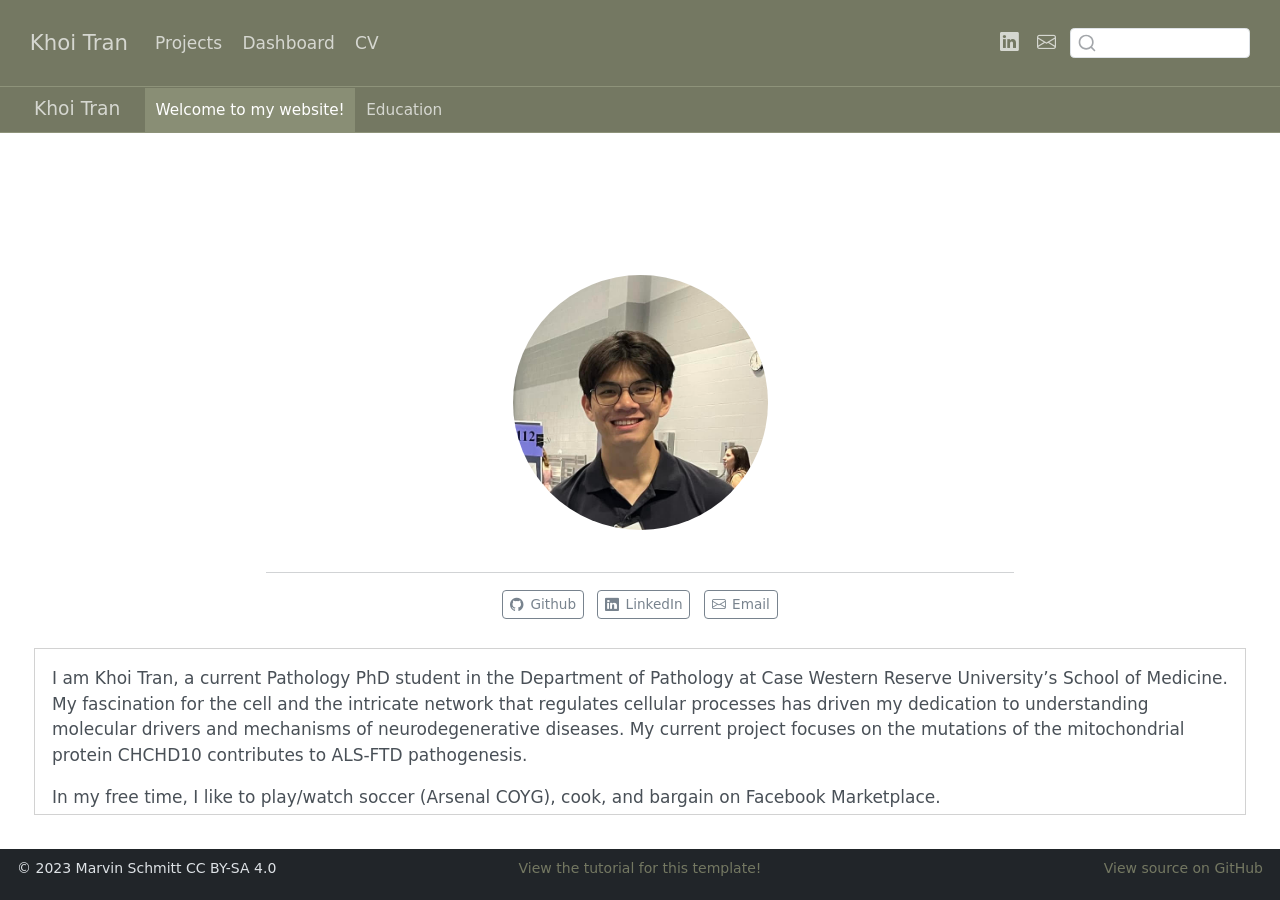
==== docs/index.html @ 18ebf659 "update" ====
<!DOCTYPE html>
<html xmlns="http://www.w3.org/1999/xhtml" lang="en" xml:lang="en"><head>

<meta charset="utf-8">
<meta name="generator" content="quarto-1.10.18">

<meta name="viewport" content="width=device-width, initial-scale=1.0, user-scalable=yes">


<title>Khoi Tran</title>
<style>
/* Default styles provided by pandoc.
** See https://pandoc.org/MANUAL.html#variables-for-html for config info.
*/
span.smallcaps{font-variant: small-caps;}
div.columns{display: flex; gap: 1.5em;}
div.column{flex: auto;}
@media screen {
div.columns{gap: min(4vw, 1.5em);}
div.column{overflow-x: auto;}
}
div.hanging-indent{margin-left: 1.5em; text-indent: -1.5em;}
ul.task-list{list-style: none;}
ul.task-list li input[type="checkbox"] {
  width: 0.8em;
  margin: 0 0.8em 0.2em -1em; /* quarto-specific, see https://github.com/quarto-dev/quarto-cli/issues/4556 */ 
  vertical-align: middle;
}
</style>


<script src="site_libs/quarto-nav/quarto-nav.js"></script>
<script src="site_libs/clipboard/clipboard.min.js"></script>
<script src="site_libs/quarto-search/autocomplete.umd.js"></script>
<script src="site_libs/quarto-search/fuse.min.js"></script>
<script src="site_libs/quarto-search/quarto-search.js"></script>
<meta name="quarto:offset" content="./">
<script src="site_libs/quarto-html/quarto.js" type="module"></script>
<script src="site_libs/quarto-html/tabsets/tabsets.js" type="module"></script>
<script src="site_libs/quarto-html/popper.min.js"></script>
<script src="site_libs/quarto-html/tippy.umd.min.js"></script>
<link href="site_libs/quarto-html/tippy.css" rel="stylesheet">
<link href="site_libs/quarto-html/quarto-syntax-highlighting-64a204ab8560d761af7679ceaba22944.css" rel="stylesheet" class="quarto-color-scheme" id="quarto-text-highlighting-styles">
<link href="site_libs/quarto-html/quarto-syntax-highlighting-dark-b85bc7c33db8c58e0ec93c3465666fed.css" rel="stylesheet" class="quarto-color-scheme quarto-color-alternate" id="quarto-text-highlighting-styles">
<link href="site_libs/quarto-html/quarto-syntax-highlighting-64a204ab8560d761af7679ceaba22944.css" rel="stylesheet" class="quarto-color-scheme-extra" id="quarto-text-highlighting-styles">
<script src="site_libs/bootstrap/bootstrap.min.js"></script>
<link href="site_libs/bootstrap/bootstrap-icons.css" rel="stylesheet">
<link href="site_libs/bootstrap/bootstrap-023e1f9169082f448eb598c346472d9b.min.css" rel="stylesheet" append-hash="true" class="quarto-color-scheme" id="quarto-bootstrap" data-mode="light">
<link href="site_libs/bootstrap/bootstrap-dark-023e1f9169082f448eb598c346472d9b.min.css" rel="stylesheet" append-hash="true" class="quarto-color-scheme quarto-color-alternate" id="quarto-bootstrap" data-mode="light">
<link href="site_libs/bootstrap/bootstrap-023e1f9169082f448eb598c346472d9b.min.css" rel="stylesheet" append-hash="true" class="quarto-color-scheme-extra" id="quarto-bootstrap" data-mode="light">
<script src="site_libs/quarto-dashboard/quarto-dashboard.js"></script>
<script src="site_libs/quarto-dashboard/stickythead.js"></script>



<script src="site_libs/quarto-dashboard/web-components.js" type="module"></script>
<script src="site_libs/quarto-dashboard/components.js"></script>

<script id="quarto-search-options" type="application/json">{
  "location": "navbar",
  "copy-button": false,
  "collapse-after": 3,
  "panel-placement": "end",
  "type": "textbox",
  "limit": 50,
  "keyboard-shortcut": [
    "f",
    "/",
    "s"
  ],
  "language": {
    "search-no-results-text": "No results",
    "search-matching-documents-text": "matching documents",
    "search-copy-link-title": "Copy link to search",
    "search-hide-matches-text": "Hide additional matches",
    "search-more-match-text": "more match in this document",
    "search-more-matches-text": "more matches in this document",
    "search-clear-button-title": "Clear",
    "search-text-placeholder": "",
    "search-detached-cancel-button-title": "Cancel",
    "search-submit-button-title": "Submit",
    "search-label": "Search"
  }
}</script>


</head>

<body class="quarto-dashboard nav-fixed dashboard-fill fullcontent quarto-light">


<div id="quarto-search-results"></div>
  <header id="quarto-header" class="headroom fixed-top">
    <nav class="navbar navbar-expand-lg " data-bs-theme="dark">
      <div class="navbar-container container-fluid">
      <div class="navbar-brand-container mx-auto">
    <a class="navbar-brand" href="./index.html">
    <span class="navbar-title">Khoi Tran</span>
    </a>
  </div>
            <div id="quarto-search" class="" title="Search"></div>
          <button class="navbar-toggler" type="button" data-bs-toggle="collapse" data-bs-target="#navbarCollapse" aria-controls="navbarCollapse" role="menu" aria-expanded="false" aria-label="Toggle navigation" onclick="if (window.quartoToggleHeadroom) { window.quartoToggleHeadroom(); }">
  <span class="navbar-toggler-icon"></span>
</button>
          <div class="collapse navbar-collapse" id="navbarCollapse">
            <ul class="navbar-nav navbar-nav-scroll me-auto">
  <li class="nav-item">
    <a class="nav-link" href="./projects/index.html"> 
<span class="menu-text">Projects</span></a>
  </li>  
  <li class="nav-item">
    <a class="nav-link" href="./dashboard/index.html"> 
<span class="menu-text">Dashboard</span></a>
  </li>  
  <li class="nav-item">
    <a class="nav-link" href="./cv/index.html"> 
<span class="menu-text">CV</span></a>
  </li>  
</ul>
            <ul class="navbar-nav navbar-nav-scroll ms-auto">
  <li class="nav-item compact">
    <a class="nav-link" href="https://www.linkedin.com/in/khoitran29/"> <i class="bi bi-linkedin" role="img">
</i> 
<span class="menu-text"></span></a>
  </li>  
  <li class="nav-item compact">
    <a class="nav-link" href="./kdt50@case.edu"> <i class="bi bi-envelope" role="img" aria-label="email">
</i> 
<span class="menu-text"></span></a>
  </li>  
</ul>
          </div> <!-- /navcollapse -->
            <div class="quarto-navbar-tools">
</div>
      </div> <!-- /container-fluid -->
    </nav>
<header id="quarto-dashboard-header">
<nav class="navbar navbar-expand-md slim" data-bs-theme="dark">
  <div class="navbar-container container-fluid">
    <button class="navbar-toggler" type="button" data-bs-toggle="collapse" data-bs-target="#dashboard-collapse" aria-controls="dashboard-collapse" aria-expanded="false" aria-label="Toggle navigation">
      <span class="navbar-toggler-icon"></span>
    </button>    


    <div class="navbar-brand-container">


      <div class="navbar-title">
        <div class="navbar-title-text"><a href="#">Khoi Tran</a></div>
        
        
      </div>
    </div>
<div id="dashboard-collapse" class="navbar-collapse collapse"><ul class="navbar-nav navbar-nav-scroll me-auto" role="tablist"><li class="nav-item" role="presentation"><a id="tab-welcome-to-my-website" class="nav-link active" data-bs-toggle="tab" role="tab" data-bs-target="#welcome-to-my-website" data-scrolling="false" href="#welcome-to-my-website" aria-controls="welcome-to-my-website" aria-selected="true"><span class="nav-link-text">Welcome to my website!</span></a></li><li class="nav-item" role="presentation"><a id="tab-education" class="nav-link" data-bs-toggle="tab" role="tab" data-bs-target="#education" data-scrolling="false" href="#education" aria-controls="education" aria-selected="false"><span class="nav-link-text">Education</span></a></li></ul></div></div>
</nav>
</header></header>
<!-- content -->
<div id="quarto-content" class="quarto-container page-layout-custom page-navbar quarto-dashboard-content bslib-gap-spacing html-fill-container bslib-page-fill quarto-dashboard-pages">
<!-- sidebar -->
<!-- margin-sidebar -->
<!-- main -->

<div class="quarto-about-jolla bslib-grid-item html-fill-item">
  <img src="img/profile_pic.jpg" class="about-image
  round " style="height: 15em; width: 15em;">
 <div id="about-block">
</div> 
  <hr class="about-sep">
   <div class="about-links">
  <a href="https://github.com/ktrann29" class="about-link" rel="" target="">
    <i class="bi bi-github"></i>
     <span class="about-link-text">Github</span>
  </a>
  <a href="https://www.linkedin.com/in/khoitran29/" class="about-link" rel="" target="">
    <i class="bi bi-linkedin"></i>
     <span class="about-link-text">LinkedIn</span>
  </a>
  <a href="mailto:kdt50@case.edu" class="about-link" rel="" target="">
    <i class="bi bi-envelope"></i>
     <span class="about-link-text">Email</span>
  </a>
</div>
</div>

<div class="bslib-grid-item html-fill-item tab-content bslib-grid" data-layout="fill" style="display: grid; grid-template-rows: minmax(3em, 1fr); grid-auto-columns: minmax(0, 1fr);">
<div id="welcome-to-my-website" class="dashboard-page tab-pane show active html-fill-item html-fill-container" data-orientation="rows" aria-labelledby="tab-welcome-to-my-website">
<div class="html-fill-item html-fill-container bslib-grid" style="display: grid; grid-template-rows: minmax(3em, max-content); grid-auto-columns: minmax(0, 1fr);">
<div class="card html-fill-item html-fill-container bslib-card" data-fill="false" data-bslib-card-init="" data-require-bs-caller="card()" data-full-screen="false">
<div class="card-body html-fill-item html-fill-container">
<p>I am Khoi Tran, a current Pathology PhD student in the Department of Pathology at Case Western Reserve University’s School of Medicine. My fascination for the cell and the intricate network that regulates cellular processes has driven my dedication to understanding molecular drivers and mechanisms of neurodegenerative diseases. My current project focuses on the mutations of the mitochondrial protein CHCHD10 contributes to ALS-FTD pathogenesis.</p>
<p>In my free time, I like to play/watch soccer (Arsenal COYG), cook, and bargain on Facebook Marketplace.</p>
</div>
<bslib-tooltip placement="auto" bsoptions="[]" data-require-bs-version="5" data-require-bs-caller="tooltip()">
    <template>Expand</template>
    <span class="bslib-full-screen-enter badge rounded-pill">
        <svg xmlns="http://www.w3.org/2000/svg" viewbox="0 0 24 24" style="height:1em;width:1em;" aria-hidden="true" role="img"><path d="M20 5C20 4.4 19.6 4 19 4H13C12.4 4 12 3.6 12 3C12 2.4 12.4 2 13 2H21C21.6 2 22 2.4 22 3V11C22 11.6 21.6 12 21 12C20.4 12 20 11.6 20 11V5ZM4 19C4 19.6 4.4 20 5 20H11C11.6 20 12 20.4 12 21C12 21.6 11.6 22 11 22H3C2.4 22 2 21.6 2 21V13C2 12.4 2.4 12 3 12C3.6 12 4 12.4 4 13V19Z"></path></svg>
    </span>
</bslib-tooltip><script data-bslib-card-init="">bslib.Card.initializeAllCards();</script></div>
</div>
</div>
<div id="education" class="dashboard-page tab-pane grid-skip html-fill-item html-fill-container" data-orientation="rows" aria-labelledby="tab-education">
<div class="html-fill-item html-fill-container bslib-grid" style="display: grid; grid-template-rows: minmax(3em, max-content); grid-auto-columns: minmax(0, 1fr);">
<div class="card html-fill-item html-fill-container bslib-card" data-fill="false" data-bslib-card-init="" data-require-bs-caller="card()" data-full-screen="false">
<div class="card-body html-fill-item html-fill-container">
<p>Case Western Reserve University | Cleveland, OH <br>PhD in Pathology | Jun.&nbsp;2025 - Present</p>
<p>Case Western Reserve University | Cleveland, OH <br>B.A in Biochemistry | Aug.&nbsp;2021 - May 2025</p>
</div>
<bslib-tooltip placement="auto" bsoptions="[]" data-require-bs-version="5" data-require-bs-caller="tooltip()">
    <template>Expand</template>
    <span class="bslib-full-screen-enter badge rounded-pill">
        <svg xmlns="http://www.w3.org/2000/svg" viewbox="0 0 24 24" style="height:1em;width:1em;" aria-hidden="true" role="img"><path d="M20 5C20 4.4 19.6 4 19 4H13C12.4 4 12 3.6 12 3C12 2.4 12.4 2 13 2H21C21.6 2 22 2.4 22 3V11C22 11.6 21.6 12 21 12C20.4 12 20 11.6 20 11V5ZM4 19C4 19.6 4.4 20 5 20H11C11.6 20 12 20.4 12 21C12 21.6 11.6 22 11 22H3C2.4 22 2 21.6 2 21V13C2 12.4 2.4 12 3 12C3.6 12 4 12.4 4 13V19Z"></path></svg>
    </span>
</bslib-tooltip><script data-bslib-card-init="">bslib.Card.initializeAllCards();</script></div>



<div id="3ade8a4a-fb1d-4a6c-8409-ac45482d5fc9" class="hidden html-fill-item html-fill-container">

</div>
</div>
</div>
</div>


<script id="quarto-html-after-body" type="application/javascript">
  window.document.addEventListener("DOMContentLoaded", function (event) {
    const isCodeAnnotation = (el) => {
      for (const clz of el.classList) {
        if (clz.startsWith('code-annotation-')) {                     
          return true;
        }
      }
      return false;
    }
    const onCopySuccess = function(e) {
      // button target
      const button = e.trigger;
      // don't keep focus
      button.blur();
      // flash "checked"
      button.classList.add('code-copy-button-checked');
      var currentTitle = button.getAttribute("title");
      button.setAttribute("title", "Copied!");
      let tooltip;
      if (window.bootstrap) {
        button.setAttribute("data-bs-toggle", "tooltip");
        button.setAttribute("data-bs-placement", "left");
        button.setAttribute("data-bs-title", "Copied!");
        tooltip = new bootstrap.Tooltip(button, 
          { trigger: "manual", 
            customClass: "code-copy-button-tooltip",
            offset: [0, -8]});
        tooltip.show();    
      }
      setTimeout(function() {
        if (tooltip) {
          tooltip.hide();
          button.removeAttribute("data-bs-title");
          button.removeAttribute("data-bs-toggle");
          button.removeAttribute("data-bs-placement");
        }
        button.setAttribute("title", currentTitle);
        button.classList.remove('code-copy-button-checked');
      }, 1000);
      // clear code selection
      e.clearSelection();
    }
    const getTextToCopy = function(trigger) {
      const outerScaffold = trigger.parentElement.cloneNode(true);
      const codeEl = outerScaffold.querySelector('code');
      for (const childEl of codeEl.children) {
        if (isCodeAnnotation(childEl)) {
          childEl.remove();
        }
      }
      return codeEl.innerText;
    }
    const clipboard = new window.ClipboardJS('.code-copy-button:not([data-in-quarto-modal])', {
      text: getTextToCopy
    });
    clipboard.on('success', onCopySuccess);
    if (window.document.getElementById('quarto-embedded-source-code-modal')) {
      const clipboardModal = new window.ClipboardJS('.code-copy-button[data-in-quarto-modal]', {
        text: getTextToCopy,
        container: window.document.getElementById('quarto-embedded-source-code-modal')
      });
      clipboardModal.on('success', onCopySuccess);
    }
      var localhostRegex = new RegExp(/^(?:http|https):\/\/localhost\:?[0-9]*\//);
      var mailtoRegex = new RegExp(/^mailto:/);
        var filterRegex = new RegExp('/' + window.location.host + '/');
      var isInternal = (href) => {
          return filterRegex.test(href) || localhostRegex.test(href) || mailtoRegex.test(href);
      }
      // Inspect non-navigation links and adorn them if external
     var links = window.document.querySelectorAll('a[href]:not(.nav-link):not(.navbar-brand):not(.toc-action):not(.sidebar-link):not(.sidebar-item-toggle):not(.pagination-link):not(.no-external):not([aria-hidden]):not(.dropdown-item):not(.quarto-navigation-tool):not(.about-link)');
      for (var i=0; i<links.length; i++) {
        const link = links[i];
        if (!isInternal(link.href)) {
          // undo the damage that might have been done by quarto-nav.js in the case of
          // links that we want to consider external
          if (link.dataset.originalHref !== undefined) {
            link.href = link.dataset.originalHref;
          }
        }
      }
    function tippyHover(el, contentFn, onTriggerFn, onUntriggerFn) {
      const config = {
        allowHTML: true,
        maxWidth: 500,
        delay: 100,
        arrow: false,
        appendTo: function(el) {
            return el.parentElement;
        },
        interactive: true,
        interactiveBorder: 10,
        theme: 'quarto',
        placement: 'bottom-start',
      };
      if (contentFn) {
        config.content = contentFn;
      }
      if (onTriggerFn) {
        config.onTrigger = onTriggerFn;
      }
      if (onUntriggerFn) {
        config.onUntrigger = onUntriggerFn;
      }
      window.tippy(el, config); 
    }
    const noterefs = window.document.querySelectorAll('a[role="doc-noteref"]');
    for (var i=0; i<noterefs.length; i++) {
      const ref = noterefs[i];
      tippyHover(ref, function() {
        // use id or data attribute instead here
        let href = ref.getAttribute('data-footnote-href') || ref.getAttribute('href');
        try { href = new URL(href).hash; } catch {}
        const id = href.replace(/^#\/?/, "");
        const note = window.document.getElementById(id);
        if (note) {
          return note.innerHTML;
        } else {
          return "";
        }
      });
    }
    const xrefs = window.document.querySelectorAll('a.quarto-xref');
    const processXRef = (id, note) => {
      // Strip column container classes
      const stripColumnClz = (el) => {
        el.classList.remove("page-full", "page-columns");
        if (el.children) {
          for (const child of el.children) {
            stripColumnClz(child);
          }
        }
      }
      stripColumnClz(note)
      if (id === null || id.startsWith('sec-')) {
        // Special case sections, only their first couple elements
        const container = document.createElement("div");
        if (note.children && note.children.length > 2) {
          container.appendChild(note.children[0].cloneNode(true));
          for (let i = 1; i < note.children.length; i++) {
            const child = note.children[i];
            if (child.tagName === "P" && child.innerText === "") {
              continue;
            } else {
              container.appendChild(child.cloneNode(true));
              break;
            }
          }
          if (window.Quarto?.typesetMath) {
            window.Quarto.typesetMath(container);
          }
          return container.innerHTML
        } else {
          if (window.Quarto?.typesetMath) {
            window.Quarto.typesetMath(note);
          }
          return note.innerHTML;
        }
      } else {
        // Remove any anchor links if they are present
        const anchorLink = note.querySelector('a.anchorjs-link');
        if (anchorLink) {
          anchorLink.remove();
        }
        if (window.Quarto?.typesetMath) {
          window.Quarto.typesetMath(note);
        }
        if (note.classList.contains("callout")) {
          return note.outerHTML;
        } else {
          return note.innerHTML;
        }
      }
    }
    for (var i=0; i<xrefs.length; i++) {
      const xref = xrefs[i];
      tippyHover(xref, undefined, function(instance) {
        instance.disable();
        let url = xref.getAttribute('href');
        let hash = undefined; 
        if (url.startsWith('#')) {
          hash = url;
        } else {
          try { hash = new URL(url).hash; } catch {}
        }
        if (hash) {
          const id = hash.replace(/^#\/?/, "");
          const note = window.document.getElementById(id);
          if (note !== null) {
            try {
              const html = processXRef(id, note.cloneNode(true));
              instance.setContent(html);
            } finally {
              instance.enable();
              instance.show();
            }
          } else {
            // See if we can fetch this
            fetch(url.split('#')[0])
            .then(res => res.text())
            .then(html => {
              const parser = new DOMParser();
              const htmlDoc = parser.parseFromString(html, "text/html");
              const note = htmlDoc.getElementById(id);
              if (note !== null) {
                const html = processXRef(id, note);
                instance.setContent(html);
              } 
            }).finally(() => {
              instance.enable();
              instance.show();
            });
          }
        } else {
          // See if we can fetch a full url (with no hash to target)
          // This is a special case and we should probably do some content thinning / targeting
          fetch(url)
          .then(res => res.text())
          .then(html => {
            const parser = new DOMParser();
            const htmlDoc = parser.parseFromString(html, "text/html");
            const note = htmlDoc.querySelector('main.content');
            if (note !== null) {
              // This should only happen for chapter cross references
              // (since there is no id in the URL)
              // remove the first header
              if (note.children.length > 0 && note.children[0].tagName === "HEADER") {
                note.children[0].remove();
              }
              const html = processXRef(null, note);
              instance.setContent(html);
            } 
          }).finally(() => {
            instance.enable();
            instance.show();
          });
        }
      }, function(instance) {
      });
    }
        let selectedAnnoteEl;
        const selectorForAnnotation = ( cell, annotation) => {
          let cellAttr = 'data-code-cell="' + cell + '"';
          let lineAttr = 'data-code-annotation="' +  annotation + '"';
          const selector = 'span[' + cellAttr + '][' + lineAttr + ']';
          return selector;
        }
        const selectCodeLines = (annoteEl) => {
          const doc = window.document;
          const targetCell = annoteEl.getAttribute("data-target-cell");
          const targetAnnotation = annoteEl.getAttribute("data-target-annotation");
          const annoteSpan = window.document.querySelector(selectorForAnnotation(targetCell, targetAnnotation));
          const lines = annoteSpan.getAttribute("data-code-lines").split(",");
          const lineIds = lines.map((line) => {
            return targetCell + "-" + line;
          })
          let top = null;
          let height = null;
          let parent = null;
          if (lineIds.length > 0) {
              //compute the position of the single el (top and bottom and make a div)
              const el = window.document.getElementById(lineIds[0]);
              top = el.offsetTop;
              height = el.offsetHeight;
              parent = el.parentElement.parentElement;
            if (lineIds.length > 1) {
              const lastEl = window.document.getElementById(lineIds[lineIds.length - 1]);
              const bottom = lastEl.offsetTop + lastEl.offsetHeight;
              height = bottom - top;
            }
            if (top !== null && height !== null && parent !== null) {
              // cook up a div (if necessary) and position it 
              let div = window.document.getElementById("code-annotation-line-highlight");
              if (div === null) {
                div = window.document.createElement("div");
                div.setAttribute("id", "code-annotation-line-highlight");
                div.style.position = 'absolute';
                parent.appendChild(div);
              }
              div.style.top = top - 2 + "px";
              div.style.height = height + 4 + "px";
              div.style.left = 0;
              let gutterDiv = window.document.getElementById("code-annotation-line-highlight-gutter");
              if (gutterDiv === null) {
                gutterDiv = window.document.createElement("div");
                gutterDiv.setAttribute("id", "code-annotation-line-highlight-gutter");
                gutterDiv.style.position = 'absolute';
                const codeCell = window.document.getElementById(targetCell);
                const gutter = codeCell.querySelector('.code-annotation-gutter');
                gutter.appendChild(gutterDiv);
              }
              gutterDiv.style.top = top - 2 + "px";
              gutterDiv.style.height = height + 4 + "px";
            }
            selectedAnnoteEl = annoteEl;
          }
        };
        const unselectCodeLines = () => {
          const elementsIds = ["code-annotation-line-highlight", "code-annotation-line-highlight-gutter"];
          elementsIds.forEach((elId) => {
            const div = window.document.getElementById(elId);
            if (div) {
              div.remove();
            }
          });
          selectedAnnoteEl = undefined;
        };
          // Handle positioning of the toggle
      window.addEventListener(
        "resize",
        throttle(() => {
          elRect = undefined;
          if (selectedAnnoteEl) {
            selectCodeLines(selectedAnnoteEl);
          }
        }, 10)
      );
      function throttle(fn, ms) {
      let throttle = false;
      let timer;
        return (...args) => {
          if(!throttle) { // first call gets through
              fn.apply(this, args);
              throttle = true;
          } else { // all the others get throttled
              if(timer) clearTimeout(timer); // cancel #2
              timer = setTimeout(() => {
                fn.apply(this, args);
                timer = throttle = false;
              }, ms);
          }
        };
      }
        // Attach click handler to the DT
        const annoteDls = window.document.querySelectorAll('dt[data-target-cell]');
        for (const annoteDlNode of annoteDls) {
          annoteDlNode.addEventListener('click', (event) => {
            const clickedEl = event.target;
            if (clickedEl !== selectedAnnoteEl) {
              unselectCodeLines();
              const activeEl = window.document.querySelector('dt[data-target-cell].code-annotation-active');
              if (activeEl) {
                activeEl.classList.remove('code-annotation-active');
              }
              selectCodeLines(clickedEl);
              clickedEl.classList.add('code-annotation-active');
            } else {
              // Unselect the line
              unselectCodeLines();
              clickedEl.classList.remove('code-annotation-active');
            }
          });
        }
    const findCites = (el) => {
      const parentEl = el.parentElement;
      if (parentEl) {
        const cites = parentEl.dataset.cites;
        if (cites) {
          return {
            el,
            cites: cites.split(' ')
          };
        } else {
          return findCites(el.parentElement)
        }
      } else {
        return undefined;
      }
    };
    var bibliorefs = window.document.querySelectorAll('a[role="doc-biblioref"]');
    for (var i=0; i<bibliorefs.length; i++) {
      const ref = bibliorefs[i];
      const citeInfo = findCites(ref);
      if (citeInfo) {
        tippyHover(citeInfo.el, function() {
          var popup = window.document.createElement('div');
          citeInfo.cites.forEach(function(cite) {
            var citeDiv = window.document.createElement('div');
            citeDiv.classList.add('hanging-indent');
            citeDiv.classList.add('csl-entry');
            var biblioDiv = window.document.getElementById('ref-' + cite);
            if (biblioDiv) {
              citeDiv.innerHTML = biblioDiv.innerHTML;
            }
            popup.appendChild(citeDiv);
          });
          return popup.innerHTML;
        });
      }
    }
  });
  </script>
</div> <!-- /content -->
<footer class="footer">
  <div class="nav-footer">
    <div class="nav-footer-left">
<p><span class="faux-block">© 2023 Marvin Schmitt CC BY-SA 4.0</span></p>
</div>   
    <div class="nav-footer-center">
<p><span class="faux-block"><a href="https://www.marvinschmitt.com/blog/website-tutorial-quarto/">View the tutorial for this template!</a></span></p>
</div>
    <div class="nav-footer-right">
<p><span class="faux-block"><a href="https://github.com/marvinschmitt/quarto-website-template/">View source on GitHub</a></span></p>
</div>
  </div>
</footer>

<script type="application/javascript">
window.document.addEventListener("DOMContentLoaded", function (_event) {
  if (window.bslib.Card) {
    window.bslib.Card.initializeAllCards();
  }
}); 
</script>
  



</body></html>
---- docs/site_libs/quarto-html/tippy.css ----
.tippy-box[data-animation=fade][data-state=hidden]{opacity:0}[data-tippy-root]{max-width:calc(100vw - 10px)}.tippy-box{position:relative;background-color:#333;color:#fff;border-radius:4px;font-size:14px;line-height:1.4;white-space:normal;outline:0;transition-property:transform,visibility,opacity}.tippy-box[data-placement^=top]>.tippy-arrow{bottom:0}.tippy-box[data-placement^=top]>.tippy-arrow:before{bottom:-7px;left:0;border-width:8px 8px 0;border-top-color:initial;transform-origin:center top}.tippy-box[data-placement^=bottom]>.tippy-arrow{top:0}.tippy-box[data-placement^=bottom]>.tippy-arrow:before{top:-7px;left:0;border-width:0 8px 8px;border-bottom-color:initial;transform-origin:center bottom}.tippy-box[data-placement^=left]>.tippy-arrow{right:0}.tippy-box[data-placement^=left]>.tippy-arrow:before{border-width:8px 0 8px 8px;border-left-color:initial;right:-7px;transform-origin:center left}.tippy-box[data-placement^=right]>.tippy-arrow{left:0}.tippy-box[data-placement^=right]>.tippy-arrow:before{left:-7px;border-width:8px 8px 8px 0;border-right-color:initial;transform-origin:center right}.tippy-box[data-inertia][data-state=visible]{transition-timing-function:cubic-bezier(.54,1.5,.38,1.11)}.tippy-arrow{width:16px;height:16px;color:#333}.tippy-arrow:before{content:"";position:absolute;border-color:transparent;border-style:solid}.tippy-content{position:relative;padding:5px 9px;z-index:1}
---- docs/site_libs/quarto-html/quarto-syntax-highlighting-64a204ab8560d761af7679ceaba22944.css ----
/* quarto syntax highlight colors */
:root {
  --quarto-hl-ot-color: #003B4F;
  --quarto-hl-at-color: #657422;
  --quarto-hl-ss-color: #20794D;
  --quarto-hl-an-color: #5E5E5E;
  --quarto-hl-fu-color: #4758AB;
  --quarto-hl-st-color: #20794D;
  --quarto-hl-cf-color: #003B4F;
  --quarto-hl-op-color: #5E5E5E;
  --quarto-hl-er-color: #AD0000;
  --quarto-hl-bn-color: #AD0000;
  --quarto-hl-al-color: #AD0000;
  --quarto-hl-va-color: #111111;
  --quarto-hl-bu-color: inherit;
  --quarto-hl-ex-color: inherit;
  --quarto-hl-pp-color: #AD0000;
  --quarto-hl-in-color: #5E5E5E;
  --quarto-hl-vs-color: #20794D;
  --quarto-hl-wa-color: #5E5E5E;
  --quarto-hl-do-color: #5E5E5E;
  --quarto-hl-im-color: #00769E;
  --quarto-hl-ch-color: #20794D;
  --quarto-hl-dt-color: #AD0000;
  --quarto-hl-fl-color: #AD0000;
  --quarto-hl-co-color: #5E5E5E;
  --quarto-hl-cv-color: #5E5E5E;
  --quarto-hl-cn-color: #8f5902;
  --quarto-hl-sc-color: #5E5E5E;
  --quarto-hl-dv-color: #AD0000;
  --quarto-hl-kw-color: #003B4F;
}

/* other quarto variables */
:root {
  --quarto-font-monospace: SFMono-Regular, Menlo, Monaco, Consolas, "Liberation Mono", "Courier New", monospace;
}

/* syntax highlight based on Pandoc's rules */
pre > code.sourceCode > span {
  color: #003B4F;
}

code.sourceCode > span {
  color: #003B4F;
}

div.sourceCode,
div.sourceCode pre.sourceCode {
  color: #003B4F;
}

/* Normal */
code span {
  color: #003B4F;
}

/* Alert */
code span.al {
  color: #AD0000;
  font-style: inherit;
}

/* Annotation */
code span.an {
  color: #5E5E5E;
  font-style: inherit;
}

/* Attribute */
code span.at {
  color: #657422;
  font-style: inherit;
}

/* BaseN */
code span.bn {
  color: #AD0000;
  font-style: inherit;
}

/* BuiltIn */
code span.bu {
  font-style: inherit;
}

/* ControlFlow */
code span.cf {
  color: #003B4F;
  font-weight: bold;
  font-style: inherit;
}

/* Char */
code span.ch {
  color: #20794D;
  font-style: inherit;
}

/* Constant */
code span.cn {
  color: #8f5902;
  font-style: inherit;
}

/* Comment */
code span.co {
  color: #5E5E5E;
  font-style: inherit;
}

/* CommentVar */
code span.cv {
  color: #5E5E5E;
  font-style: italic;
}

/* Documentation */
code span.do {
  color: #5E5E5E;
  font-style: italic;
}

/* DataType */
code span.dt {
  color: #AD0000;
  font-style: inherit;
}

/* DecVal */
code span.dv {
  color: #AD0000;
  font-style: inherit;
}

/* Error */
code span.er {
  color: #AD0000;
  font-style: inherit;
}

/* Extension */
code span.ex {
  font-style: inherit;
}

/* Float */
code span.fl {
  color: #AD0000;
  font-style: inherit;
}

/* Function */
code span.fu {
  color: #4758AB;
  font-style: inherit;
}

/* Import */
code span.im {
  color: #00769E;
  font-style: inherit;
}

/* Information */
code span.in {
  color: #5E5E5E;
  font-style: inherit;
}

/* Keyword */
code span.kw {
  color: #003B4F;
  font-weight: bold;
  font-style: inherit;
}

/* Operator */
code span.op {
  color: #5E5E5E;
  font-style: inherit;
}

/* Other */
code span.ot {
  color: #003B4F;
  font-style: inherit;
}

/* Preprocessor */
code span.pp {
  color: #AD0000;
  font-style: inherit;
}

/* SpecialChar */
code span.sc {
  color: #5E5E5E;
  font-style: inherit;
}

/* SpecialString */
code span.ss {
  color: #20794D;
  font-style: inherit;
}

/* String */
code span.st {
  color: #20794D;
  font-style: inherit;
}

/* Variable */
code span.va {
  color: #111111;
  font-style: inherit;
}

/* VerbatimString */
code span.vs {
  color: #20794D;
  font-style: inherit;
}

/* Warning */
code span.wa {
  color: #5E5E5E;
  font-style: italic;
}

.prevent-inlining {
  content: "</";
}

/*# sourceMappingURL=9d8d5bb603a83b8298b89080a598c93b.css.map */
---- docs/site_libs/quarto-html/quarto-syntax-highlighting-dark-b85bc7c33db8c58e0ec93c3465666fed.css ----
/* quarto syntax highlight colors */
:root {
  --quarto-hl-al-color: #f07178;
  --quarto-hl-an-color: #d4d0ab;
  --quarto-hl-at-color: #00e0e0;
  --quarto-hl-bn-color: #d4d0ab;
  --quarto-hl-bu-color: #abe338;
  --quarto-hl-ch-color: #abe338;
  --quarto-hl-co-color: #f8f8f2;
  --quarto-hl-cv-color: #ffd700;
  --quarto-hl-cn-color: #ffd700;
  --quarto-hl-cf-color: #ffa07a;
  --quarto-hl-dt-color: #ffa07a;
  --quarto-hl-dv-color: #d4d0ab;
  --quarto-hl-do-color: #f8f8f2;
  --quarto-hl-er-color: #f07178;
  --quarto-hl-ex-color: #00e0e0;
  --quarto-hl-fl-color: #d4d0ab;
  --quarto-hl-fu-color: #ffa07a;
  --quarto-hl-im-color: #abe338;
  --quarto-hl-in-color: #d4d0ab;
  --quarto-hl-kw-color: #ffa07a;
  --quarto-hl-op-color: #ffa07a;
  --quarto-hl-ot-color: #00e0e0;
  --quarto-hl-pp-color: #dcc6e0;
  --quarto-hl-re-color: #00e0e0;
  --quarto-hl-sc-color: #abe338;
  --quarto-hl-ss-color: #abe338;
  --quarto-hl-st-color: #abe338;
  --quarto-hl-va-color: #00e0e0;
  --quarto-hl-vs-color: #abe338;
  --quarto-hl-wa-color: #dcc6e0;
}

/* other quarto variables */
:root {
  --quarto-font-monospace: SFMono-Regular, Menlo, Monaco, Consolas, "Liberation Mono", "Courier New", monospace;
}

/* syntax highlight based on Pandoc's rules */
pre > code.sourceCode > span {
  color: #f8f8f2;
}

code.sourceCode > span {
  color: #f8f8f2;
}

div.sourceCode,
div.sourceCode pre.sourceCode {
  color: #f8f8f2;
}

/* Normal */
code span {
  color: #f8f8f2;
}

/* Alert */
code span.al {
  color: #f07178;
}

/* Annotation */
code span.an {
  color: #d4d0ab;
}

/* Attribute */
code span.at {
  color: #00e0e0;
}

/* BaseN */
code span.bn {
  color: #d4d0ab;
}

/* BuiltIn */
code span.bu {
  color: #abe338;
}

/* ControlFlow */
code span.cf {
  font-weight: bold;
  color: #ffa07a;
}

/* Char */
code span.ch {
  color: #abe338;
}

/* Constant */
code span.cn {
  color: #ffd700;
}

/* Comment */
code span.co {
  font-style: italic;
  color: #f8f8f2;
}

/* CommentVar */
code span.cv {
  color: #ffd700;
}

/* Documentation */
code span.do {
  color: #f8f8f2;
}

/* DataType */
code span.dt {
  color: #ffa07a;
}

/* DecVal */
code span.dv {
  color: #d4d0ab;
}

/* Error */
code span.er {
  color: #f07178;
  text-decoration: underline;
}

/* Extension */
code span.ex {
  font-weight: bold;
  color: #00e0e0;
}

/* Float */
code span.fl {
  color: #d4d0ab;
}

/* Function */
code span.fu {
  color: #ffa07a;
}

/* Import */
code span.im {
  color: #abe338;
}

/* Information */
code span.in {
  color: #d4d0ab;
}

/* Keyword */
code span.kw {
  font-weight: bold;
  color: #ffa07a;
}

/* Operator */
code span.op {
  color: #ffa07a;
}

/* Other */
code span.ot {
  color: #00e0e0;
}

/* Preprocessor */
code span.pp {
  color: #dcc6e0;
}

/* RegionMarker */
code span.re {
  background-color: #f8f8f2;
  color: #00e0e0;
}

/* SpecialChar */
code span.sc {
  color: #abe338;
}

/* SpecialString */
code span.ss {
  color: #abe338;
}

/* String */
code span.st {
  color: #abe338;
}

/* Variable */
code span.va {
  color: #00e0e0;
}

/* VerbatimString */
code span.vs {
  color: #abe338;
}

/* Warning */
code span.wa {
  color: #dcc6e0;
}

.prevent-inlining {
  content: "</";
}

/*# sourceMappingURL=4ed8f1090dec6531da29ab00902aa718.css.map */
---- docs/site_libs/quarto-html/quarto-syntax-highlighting-64a204ab8560d761af7679ceaba22944.css ----
/* quarto syntax highlight colors */
:root {
  --quarto-hl-ot-color: #003B4F;
  --quarto-hl-at-color: #657422;
  --quarto-hl-ss-color: #20794D;
  --quarto-hl-an-color: #5E5E5E;
  --quarto-hl-fu-color: #4758AB;
  --quarto-hl-st-color: #20794D;
  --quarto-hl-cf-color: #003B4F;
  --quarto-hl-op-color: #5E5E5E;
  --quarto-hl-er-color: #AD0000;
  --quarto-hl-bn-color: #AD0000;
  --quarto-hl-al-color: #AD0000;
  --quarto-hl-va-color: #111111;
  --quarto-hl-bu-color: inherit;
  --quarto-hl-ex-color: inherit;
  --quarto-hl-pp-color: #AD0000;
  --quarto-hl-in-color: #5E5E5E;
  --quarto-hl-vs-color: #20794D;
  --quarto-hl-wa-color: #5E5E5E;
  --quarto-hl-do-color: #5E5E5E;
  --quarto-hl-im-color: #00769E;
  --quarto-hl-ch-color: #20794D;
  --quarto-hl-dt-color: #AD0000;
  --quarto-hl-fl-color: #AD0000;
  --quarto-hl-co-color: #5E5E5E;
  --quarto-hl-cv-color: #5E5E5E;
  --quarto-hl-cn-color: #8f5902;
  --quarto-hl-sc-color: #5E5E5E;
  --quarto-hl-dv-color: #AD0000;
  --quarto-hl-kw-color: #003B4F;
}

/* other quarto variables */
:root {
  --quarto-font-monospace: SFMono-Regular, Menlo, Monaco, Consolas, "Liberation Mono", "Courier New", monospace;
}

/* syntax highlight based on Pandoc's rules */
pre > code.sourceCode > span {
  color: #003B4F;
}

code.sourceCode > span {
  color: #003B4F;
}

div.sourceCode,
div.sourceCode pre.sourceCode {
  color: #003B4F;
}

/* Normal */
code span {
  color: #003B4F;
}

/* Alert */
code span.al {
  color: #AD0000;
  font-style: inherit;
}

/* Annotation */
code span.an {
  color: #5E5E5E;
  font-style: inherit;
}

/* Attribute */
code span.at {
  color: #657422;
  font-style: inherit;
}

/* BaseN */
code span.bn {
  color: #AD0000;
  font-style: inherit;
}

/* BuiltIn */
code span.bu {
  font-style: inherit;
}

/* ControlFlow */
code span.cf {
  color: #003B4F;
  font-weight: bold;
  font-style: inherit;
}

/* Char */
code span.ch {
  color: #20794D;
  font-style: inherit;
}

/* Constant */
code span.cn {
  color: #8f5902;
  font-style: inherit;
}

/* Comment */
code span.co {
  color: #5E5E5E;
  font-style: inherit;
}

/* CommentVar */
code span.cv {
  color: #5E5E5E;
  font-style: italic;
}

/* Documentation */
code span.do {
  color: #5E5E5E;
  font-style: italic;
}

/* DataType */
code span.dt {
  color: #AD0000;
  font-style: inherit;
}

/* DecVal */
code span.dv {
  color: #AD0000;
  font-style: inherit;
}

/* Error */
code span.er {
  color: #AD0000;
  font-style: inherit;
}

/* Extension */
code span.ex {
  font-style: inherit;
}

/* Float */
code span.fl {
  color: #AD0000;
  font-style: inherit;
}

/* Function */
code span.fu {
  color: #4758AB;
  font-style: inherit;
}

/* Import */
code span.im {
  color: #00769E;
  font-style: inherit;
}

/* Information */
code span.in {
  color: #5E5E5E;
  font-style: inherit;
}

/* Keyword */
code span.kw {
  color: #003B4F;
  font-weight: bold;
  font-style: inherit;
}

/* Operator */
code span.op {
  color: #5E5E5E;
  font-style: inherit;
}

/* Other */
code span.ot {
  color: #003B4F;
  font-style: inherit;
}

/* Preprocessor */
code span.pp {
  color: #AD0000;
  font-style: inherit;
}

/* SpecialChar */
code span.sc {
  color: #5E5E5E;
  font-style: inherit;
}

/* SpecialString */
code span.ss {
  color: #20794D;
  font-style: inherit;
}

/* String */
code span.st {
  color: #20794D;
  font-style: inherit;
}

/* Variable */
code span.va {
  color: #111111;
  font-style: inherit;
}

/* VerbatimString */
code span.vs {
  color: #20794D;
  font-style: inherit;
}

/* Warning */
code span.wa {
  color: #5E5E5E;
  font-style: italic;
}

.prevent-inlining {
  content: "</";
}

/*# sourceMappingURL=9d8d5bb603a83b8298b89080a598c93b.css.map */
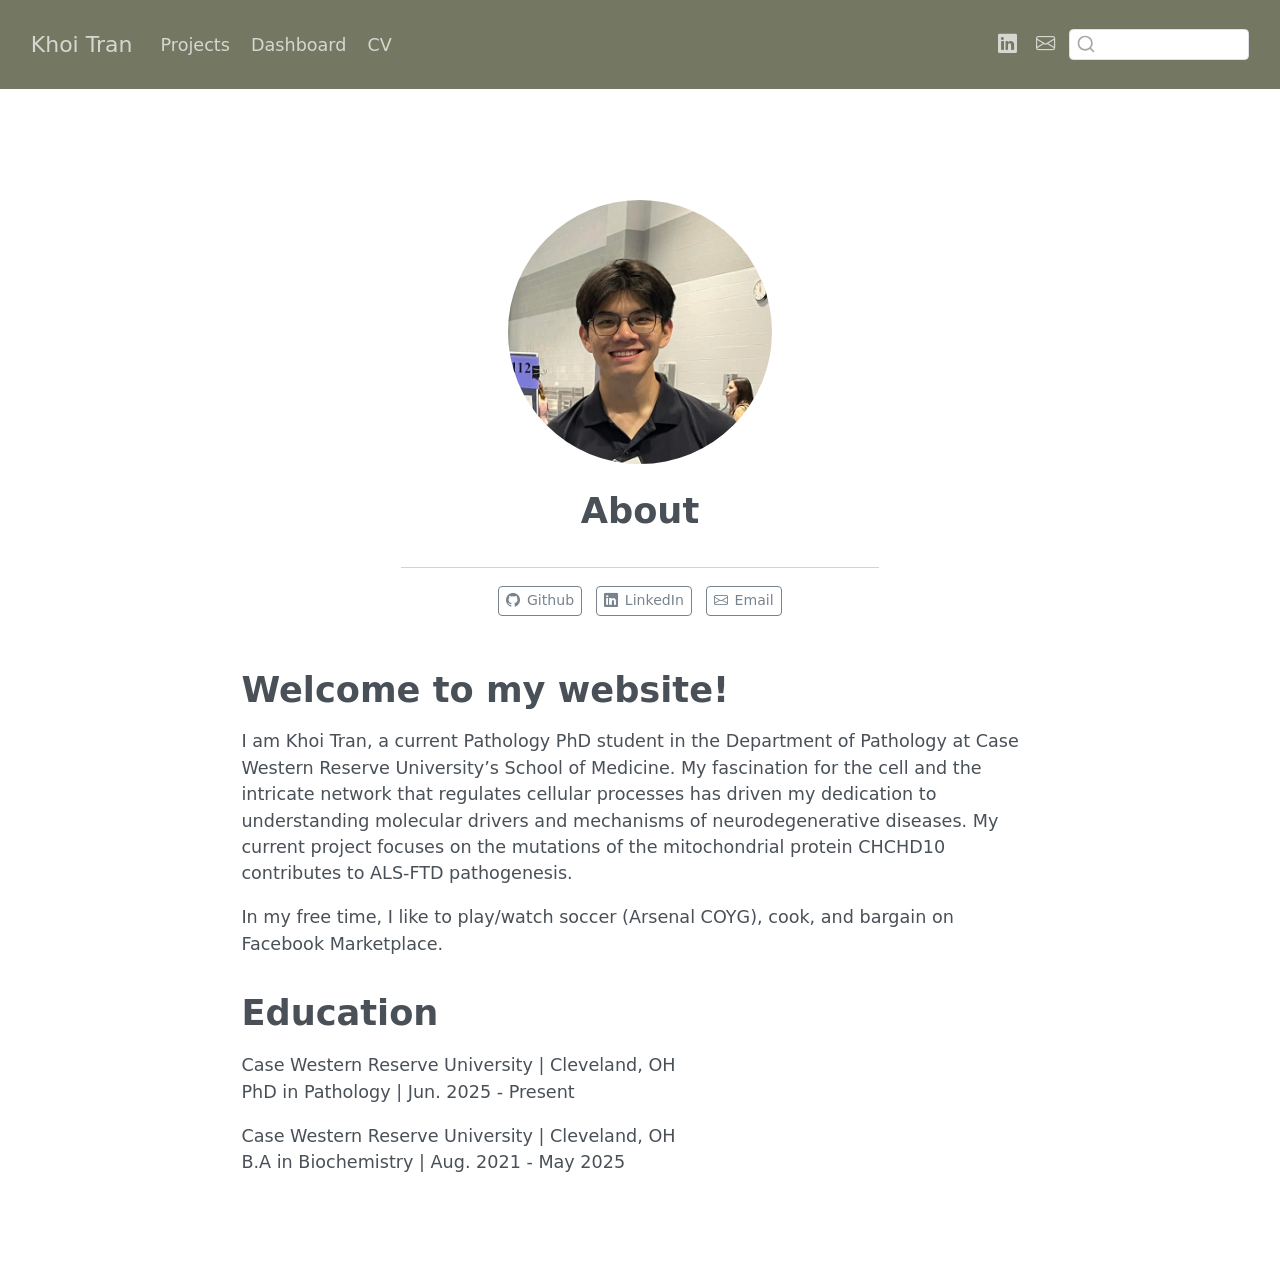
==== commit 0d5eb5cf: "update" ====
--- a/docs/index.html
+++ b/docs/index.html
@@ -7,7 +7,7 @@
 <meta name="viewport" content="width=device-width, initial-scale=1.0, user-scalable=yes">
 
 
-<title>Khoi Tran</title>
+<title>About – Khoi Tran</title>
 <style>
 /* Default styles provided by pandoc.
 ** See https://pandoc.org/MANUAL.html#variables-for-html for config info.
@@ -40,22 +40,10 @@
 <script src="site_libs/quarto-html/popper.min.js"></script>
 <script src="site_libs/quarto-html/tippy.umd.min.js"></script>
 <link href="site_libs/quarto-html/tippy.css" rel="stylesheet">
-<link href="site_libs/quarto-html/quarto-syntax-highlighting-64a204ab8560d761af7679ceaba22944.css" rel="stylesheet" class="quarto-color-scheme" id="quarto-text-highlighting-styles">
-<link href="site_libs/quarto-html/quarto-syntax-highlighting-dark-b85bc7c33db8c58e0ec93c3465666fed.css" rel="stylesheet" class="quarto-color-scheme quarto-color-alternate" id="quarto-text-highlighting-styles">
-<link href="site_libs/quarto-html/quarto-syntax-highlighting-64a204ab8560d761af7679ceaba22944.css" rel="stylesheet" class="quarto-color-scheme-extra" id="quarto-text-highlighting-styles">
+<link href="site_libs/quarto-html/quarto-syntax-highlighting-64a204ab8560d761af7679ceaba22944.css" rel="stylesheet" id="quarto-text-highlighting-styles">
 <script src="site_libs/bootstrap/bootstrap.min.js"></script>
 <link href="site_libs/bootstrap/bootstrap-icons.css" rel="stylesheet">
-<link href="site_libs/bootstrap/bootstrap-023e1f9169082f448eb598c346472d9b.min.css" rel="stylesheet" append-hash="true" class="quarto-color-scheme" id="quarto-bootstrap" data-mode="light">
-<link href="site_libs/bootstrap/bootstrap-dark-023e1f9169082f448eb598c346472d9b.min.css" rel="stylesheet" append-hash="true" class="quarto-color-scheme quarto-color-alternate" id="quarto-bootstrap" data-mode="light">
-<link href="site_libs/bootstrap/bootstrap-023e1f9169082f448eb598c346472d9b.min.css" rel="stylesheet" append-hash="true" class="quarto-color-scheme-extra" id="quarto-bootstrap" data-mode="light">
-<script src="site_libs/quarto-dashboard/quarto-dashboard.js"></script>
-<script src="site_libs/quarto-dashboard/stickythead.js"></script>
-
-
-
-<script src="site_libs/quarto-dashboard/web-components.js" type="module"></script>
-<script src="site_libs/quarto-dashboard/components.js"></script>
-
+<link href="site_libs/bootstrap/bootstrap-b6aa03cc295464a5fa7310b3382151e6.min.css" rel="stylesheet" append-hash="true" id="quarto-bootstrap" data-mode="light">
 <script id="quarto-search-options" type="application/json">{
   "location": "navbar",
   "copy-button": false,
@@ -86,8 +74,7 @@
 
 </head>
 
-<body class="quarto-dashboard nav-fixed dashboard-fill fullcontent quarto-light">
-
+<body class="nav-fixed fullcontent quarto-light">
 
 <div id="quarto-search-results"></div>
   <header id="quarto-header" class="headroom fixed-top">
@@ -134,36 +121,28 @@
 </div>
       </div> <!-- /container-fluid -->
     </nav>
-<header id="quarto-dashboard-header">
-<nav class="navbar navbar-expand-md slim" data-bs-theme="dark">
-  <div class="navbar-container container-fluid">
-    <button class="navbar-toggler" type="button" data-bs-toggle="collapse" data-bs-target="#dashboard-collapse" aria-controls="dashboard-collapse" aria-expanded="false" aria-label="Toggle navigation">
-      <span class="navbar-toggler-icon"></span>
-    </button>    
-
-
-    <div class="navbar-brand-container">
-
-
-      <div class="navbar-title">
-        <div class="navbar-title-text"><a href="#">Khoi Tran</a></div>
-        
-        
-      </div>
-    </div>
-<div id="dashboard-collapse" class="navbar-collapse collapse"><ul class="navbar-nav navbar-nav-scroll me-auto" role="tablist"><li class="nav-item" role="presentation"><a id="tab-welcome-to-my-website" class="nav-link active" data-bs-toggle="tab" role="tab" data-bs-target="#welcome-to-my-website" data-scrolling="false" href="#welcome-to-my-website" aria-controls="welcome-to-my-website" aria-selected="true"><span class="nav-link-text">Welcome to my website!</span></a></li><li class="nav-item" role="presentation"><a id="tab-education" class="nav-link" data-bs-toggle="tab" role="tab" data-bs-target="#education" data-scrolling="false" href="#education" aria-controls="education" aria-selected="false"><span class="nav-link-text">Education</span></a></li></ul></div></div>
-</nav>
-</header></header>
+</header>
 <!-- content -->
-<div id="quarto-content" class="quarto-container page-layout-custom page-navbar quarto-dashboard-content bslib-gap-spacing html-fill-container bslib-page-fill quarto-dashboard-pages">
+<div id="quarto-content" class="quarto-container page-columns page-rows-contents page-layout-article page-navbar">
 <!-- sidebar -->
 <!-- margin-sidebar -->
+    
 <!-- main -->
-
-<div class="quarto-about-jolla bslib-grid-item html-fill-item">
+<main class="content" id="quarto-document-content">
+
+
+
+
+<div class="quarto-about-jolla">
   <img src="img/profile_pic.jpg" class="about-image
   round " style="height: 15em; width: 15em;">
- <div id="about-block">
+ <header id="title-block-header" class="quarto-title-block default">
+<div class="quarto-title">
+<h1 class="title">About</h1>
+</div>
+<div class="quarto-title-meta">
+  </div>
+</header><div id="about-block">
 </div> 
   <hr class="about-sep">
    <div class="about-links">
@@ -182,46 +161,21 @@
 </div>
 </div>
 
-<div class="bslib-grid-item html-fill-item tab-content bslib-grid" data-layout="fill" style="display: grid; grid-template-rows: minmax(3em, 1fr); grid-auto-columns: minmax(0, 1fr);">
-<div id="welcome-to-my-website" class="dashboard-page tab-pane show active html-fill-item html-fill-container" data-orientation="rows" aria-labelledby="tab-welcome-to-my-website">
-<div class="html-fill-item html-fill-container bslib-grid" style="display: grid; grid-template-rows: minmax(3em, max-content); grid-auto-columns: minmax(0, 1fr);">
-<div class="card html-fill-item html-fill-container bslib-card" data-fill="false" data-bslib-card-init="" data-require-bs-caller="card()" data-full-screen="false">
-<div class="card-body html-fill-item html-fill-container">
+<section id="welcome-to-my-website" class="level1">
+<h1>Welcome to my website!</h1>
 <p>I am Khoi Tran, a current Pathology PhD student in the Department of Pathology at Case Western Reserve University’s School of Medicine. My fascination for the cell and the intricate network that regulates cellular processes has driven my dedication to understanding molecular drivers and mechanisms of neurodegenerative diseases. My current project focuses on the mutations of the mitochondrial protein CHCHD10 contributes to ALS-FTD pathogenesis.</p>
 <p>In my free time, I like to play/watch soccer (Arsenal COYG), cook, and bargain on Facebook Marketplace.</p>
-</div>
-<bslib-tooltip placement="auto" bsoptions="[]" data-require-bs-version="5" data-require-bs-caller="tooltip()">
-    <template>Expand</template>
-    <span class="bslib-full-screen-enter badge rounded-pill">
-        <svg xmlns="http://www.w3.org/2000/svg" viewbox="0 0 24 24" style="height:1em;width:1em;" aria-hidden="true" role="img"><path d="M20 5C20 4.4 19.6 4 19 4H13C12.4 4 12 3.6 12 3C12 2.4 12.4 2 13 2H21C21.6 2 22 2.4 22 3V11C22 11.6 21.6 12 21 12C20.4 12 20 11.6 20 11V5ZM4 19C4 19.6 4.4 20 5 20H11C11.6 20 12 20.4 12 21C12 21.6 11.6 22 11 22H3C2.4 22 2 21.6 2 21V13C2 12.4 2.4 12 3 12C3.6 12 4 12.4 4 13V19Z"></path></svg>
-    </span>
-</bslib-tooltip><script data-bslib-card-init="">bslib.Card.initializeAllCards();</script></div>
-</div>
-</div>
-<div id="education" class="dashboard-page tab-pane grid-skip html-fill-item html-fill-container" data-orientation="rows" aria-labelledby="tab-education">
-<div class="html-fill-item html-fill-container bslib-grid" style="display: grid; grid-template-rows: minmax(3em, max-content); grid-auto-columns: minmax(0, 1fr);">
-<div class="card html-fill-item html-fill-container bslib-card" data-fill="false" data-bslib-card-init="" data-require-bs-caller="card()" data-full-screen="false">
-<div class="card-body html-fill-item html-fill-container">
+</section>
+<section id="education" class="level1">
+<h1>Education</h1>
 <p>Case Western Reserve University | Cleveland, OH <br>PhD in Pathology | Jun.&nbsp;2025 - Present</p>
 <p>Case Western Reserve University | Cleveland, OH <br>B.A in Biochemistry | Aug.&nbsp;2021 - May 2025</p>
-</div>
-<bslib-tooltip placement="auto" bsoptions="[]" data-require-bs-version="5" data-require-bs-caller="tooltip()">
-    <template>Expand</template>
-    <span class="bslib-full-screen-enter badge rounded-pill">
-        <svg xmlns="http://www.w3.org/2000/svg" viewbox="0 0 24 24" style="height:1em;width:1em;" aria-hidden="true" role="img"><path d="M20 5C20 4.4 19.6 4 19 4H13C12.4 4 12 3.6 12 3C12 2.4 12.4 2 13 2H21C21.6 2 22 2.4 22 3V11C22 11.6 21.6 12 21 12C20.4 12 20 11.6 20 11V5ZM4 19C4 19.6 4.4 20 5 20H11C11.6 20 12 20.4 12 21C12 21.6 11.6 22 11 22H3C2.4 22 2 21.6 2 21V13C2 12.4 2.4 12 3 12C3.6 12 4 12.4 4 13V19Z"></path></svg>
-    </span>
-</bslib-tooltip><script data-bslib-card-init="">bslib.Card.initializeAllCards();</script></div>
-
-
-
-<div id="3ade8a4a-fb1d-4a6c-8409-ac45482d5fc9" class="hidden html-fill-item html-fill-container">
-
-</div>
-</div>
-</div>
-</div>
-
-
+
+
+
+</section>
+
+</main> <!-- /main -->
 <script id="quarto-html-after-body" type="application/javascript">
   window.document.addEventListener("DOMContentLoaded", function (event) {
     const isCodeAnnotation = (el) => {
@@ -616,28 +570,7 @@
   });
   </script>
 </div> <!-- /content -->
-<footer class="footer">
-  <div class="nav-footer">
-    <div class="nav-footer-left">
-<p><span class="faux-block">© 2023 Marvin Schmitt CC BY-SA 4.0</span></p>
-</div>   
-    <div class="nav-footer-center">
-<p><span class="faux-block"><a href="https://www.marvinschmitt.com/blog/website-tutorial-quarto/">View the tutorial for this template!</a></span></p>
-</div>
-    <div class="nav-footer-right">
-<p><span class="faux-block"><a href="https://github.com/marvinschmitt/quarto-website-template/">View source on GitHub</a></span></p>
-</div>
-  </div>
-</footer>
-
-<script type="application/javascript">
-window.document.addEventListener("DOMContentLoaded", function (_event) {
-  if (window.bslib.Card) {
-    window.bslib.Card.initializeAllCards();
-  }
-}); 
-</script>
-  
+
 
 
 
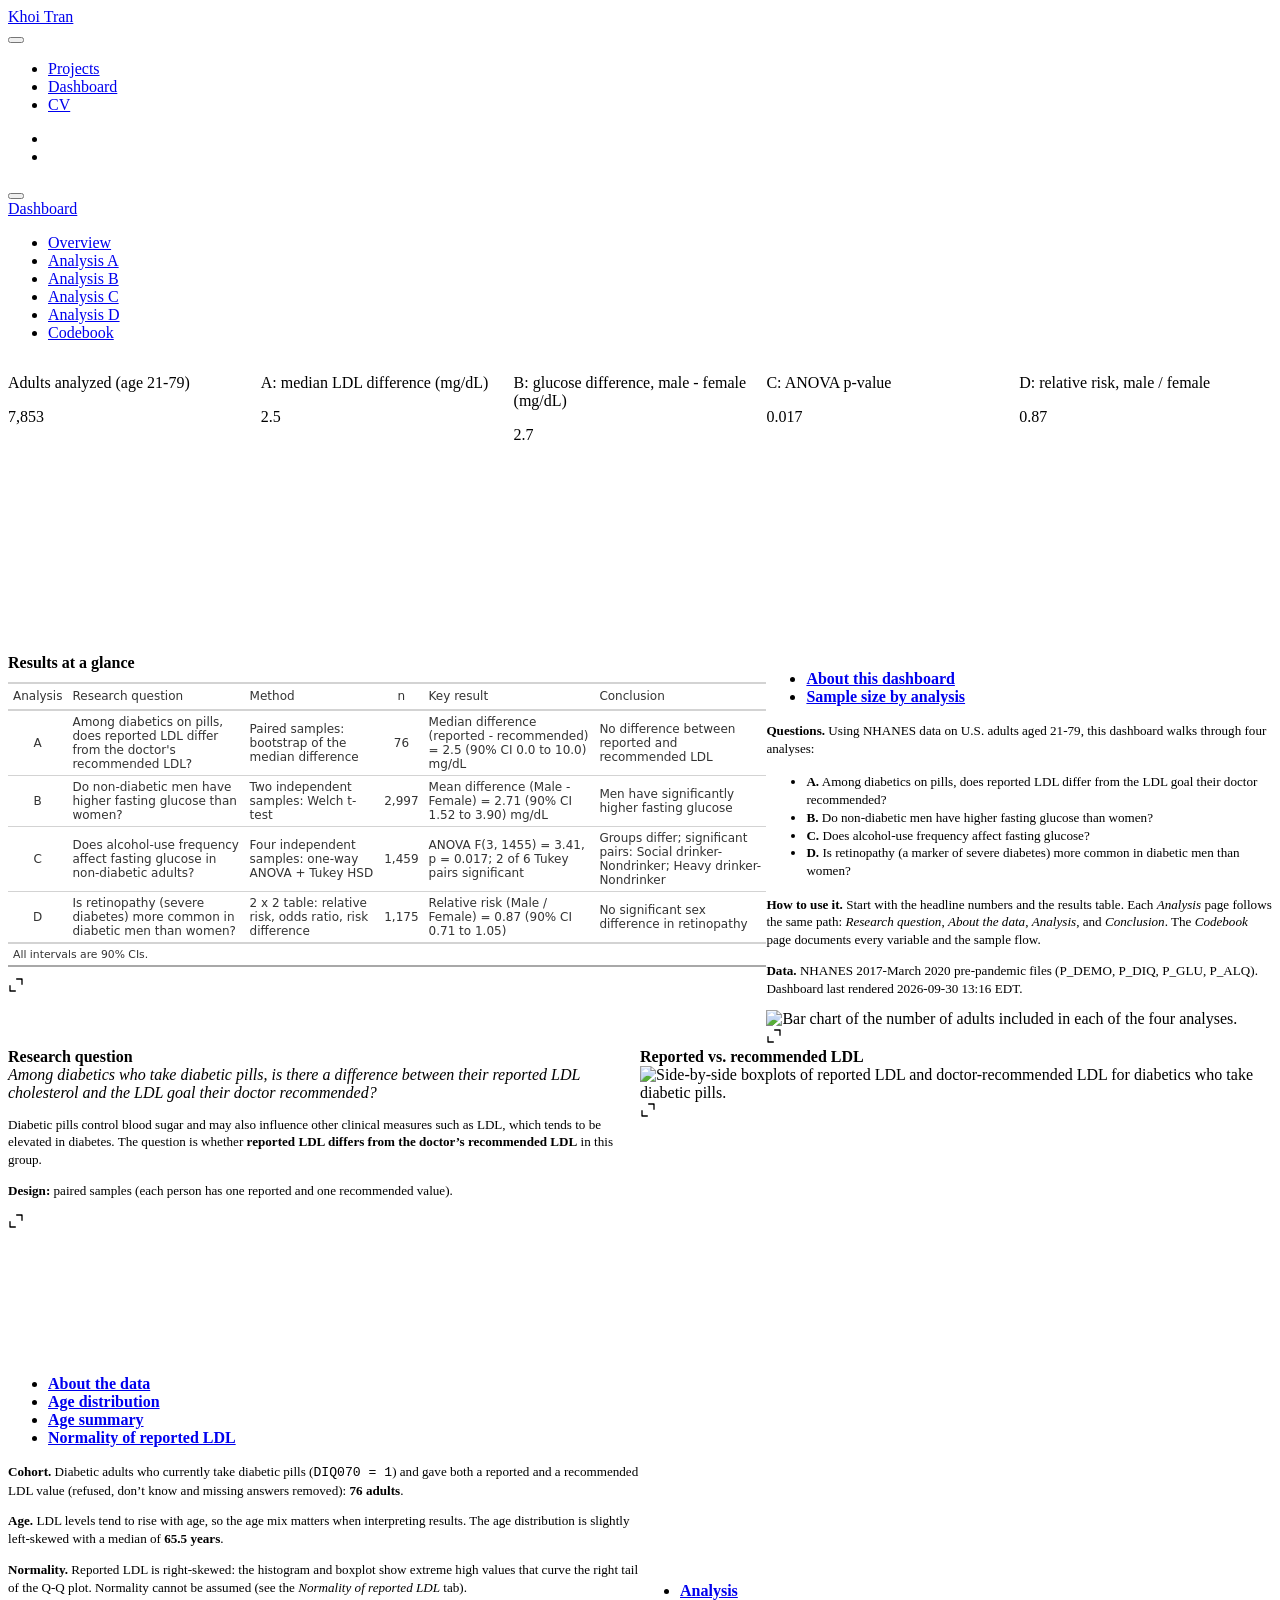
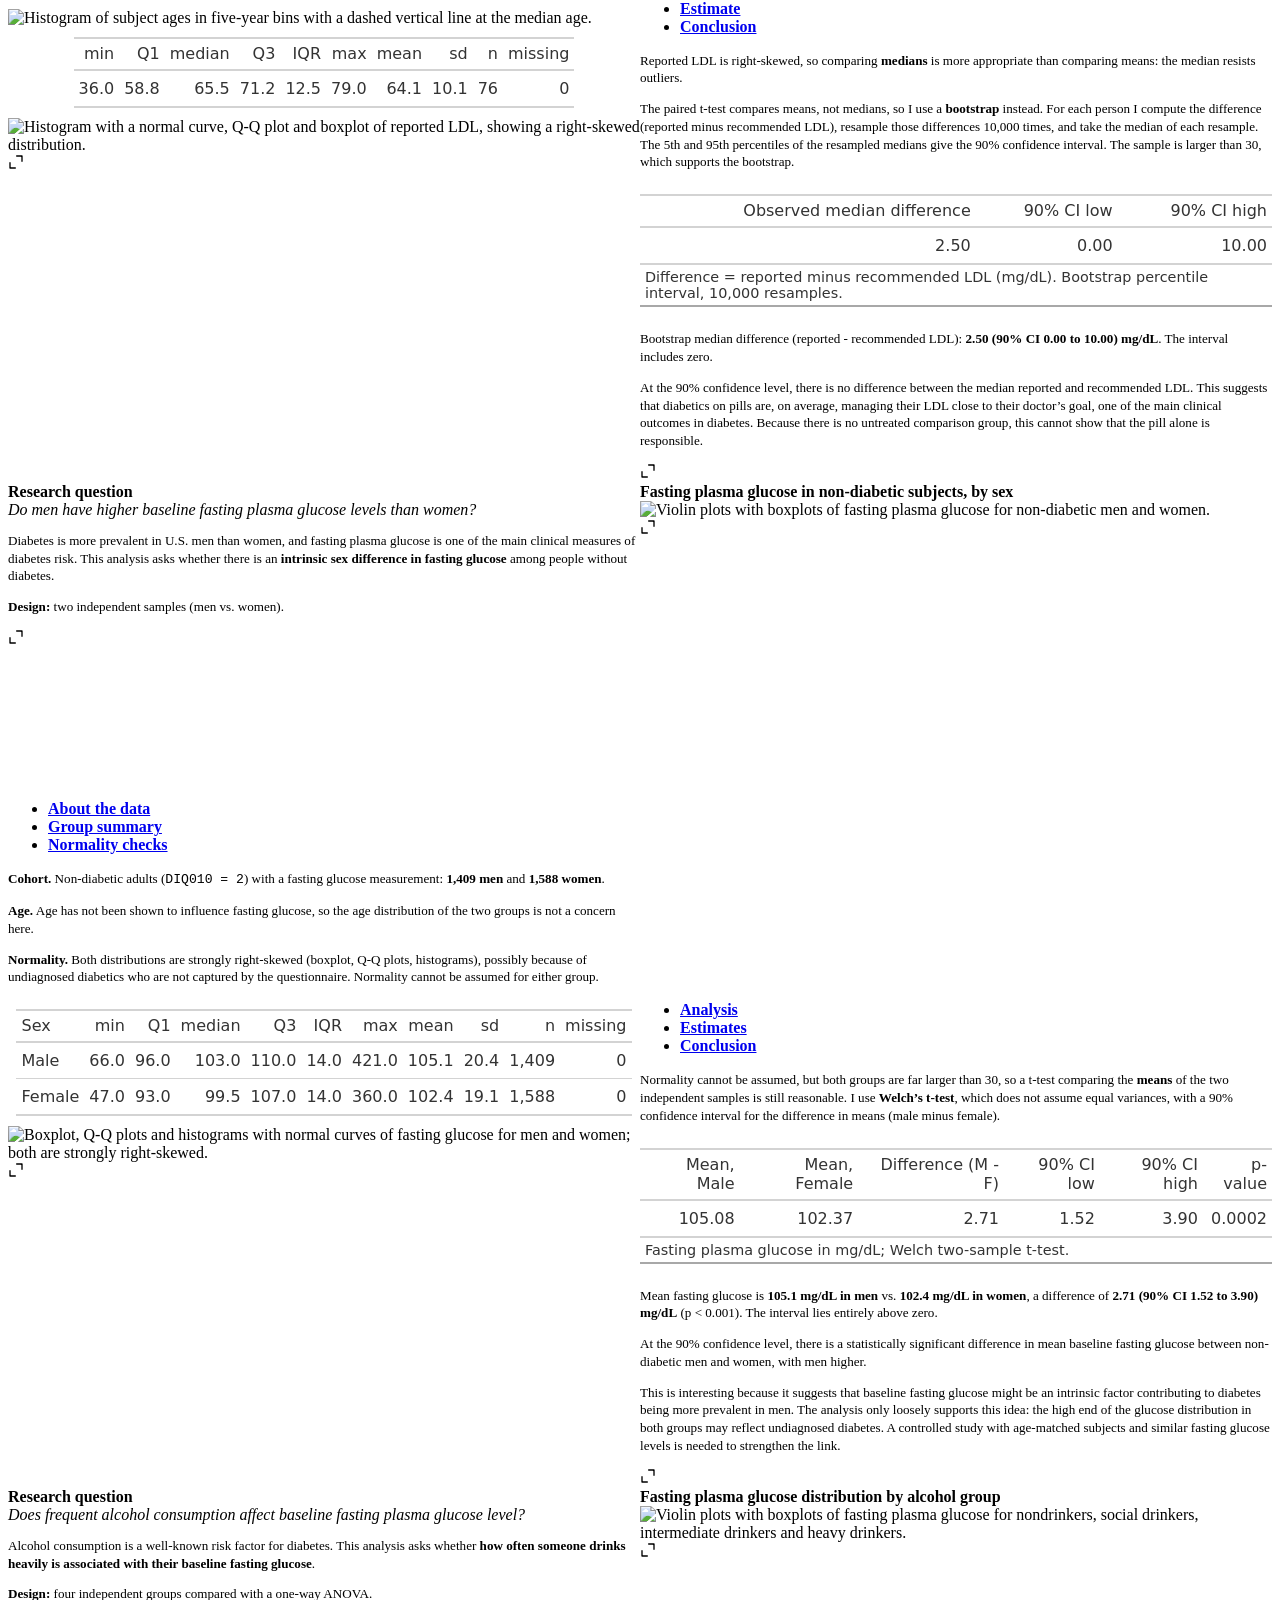
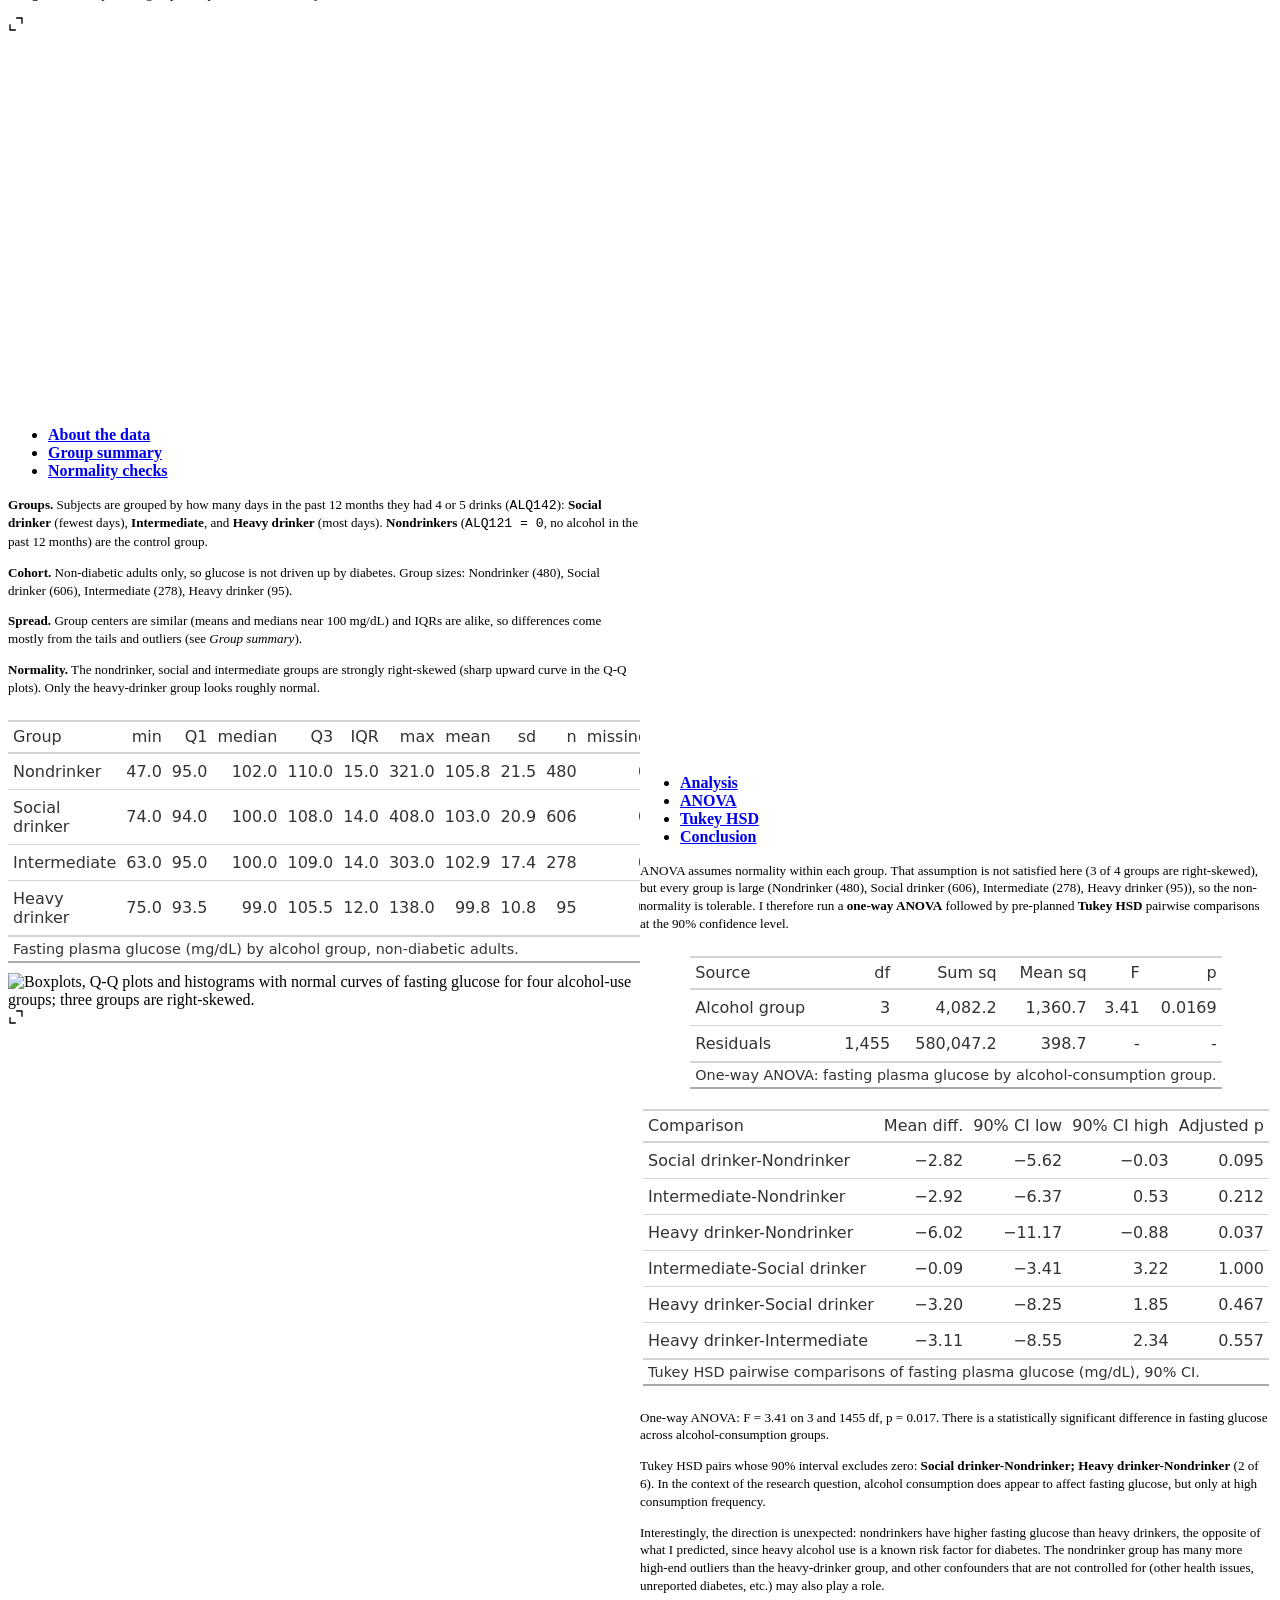
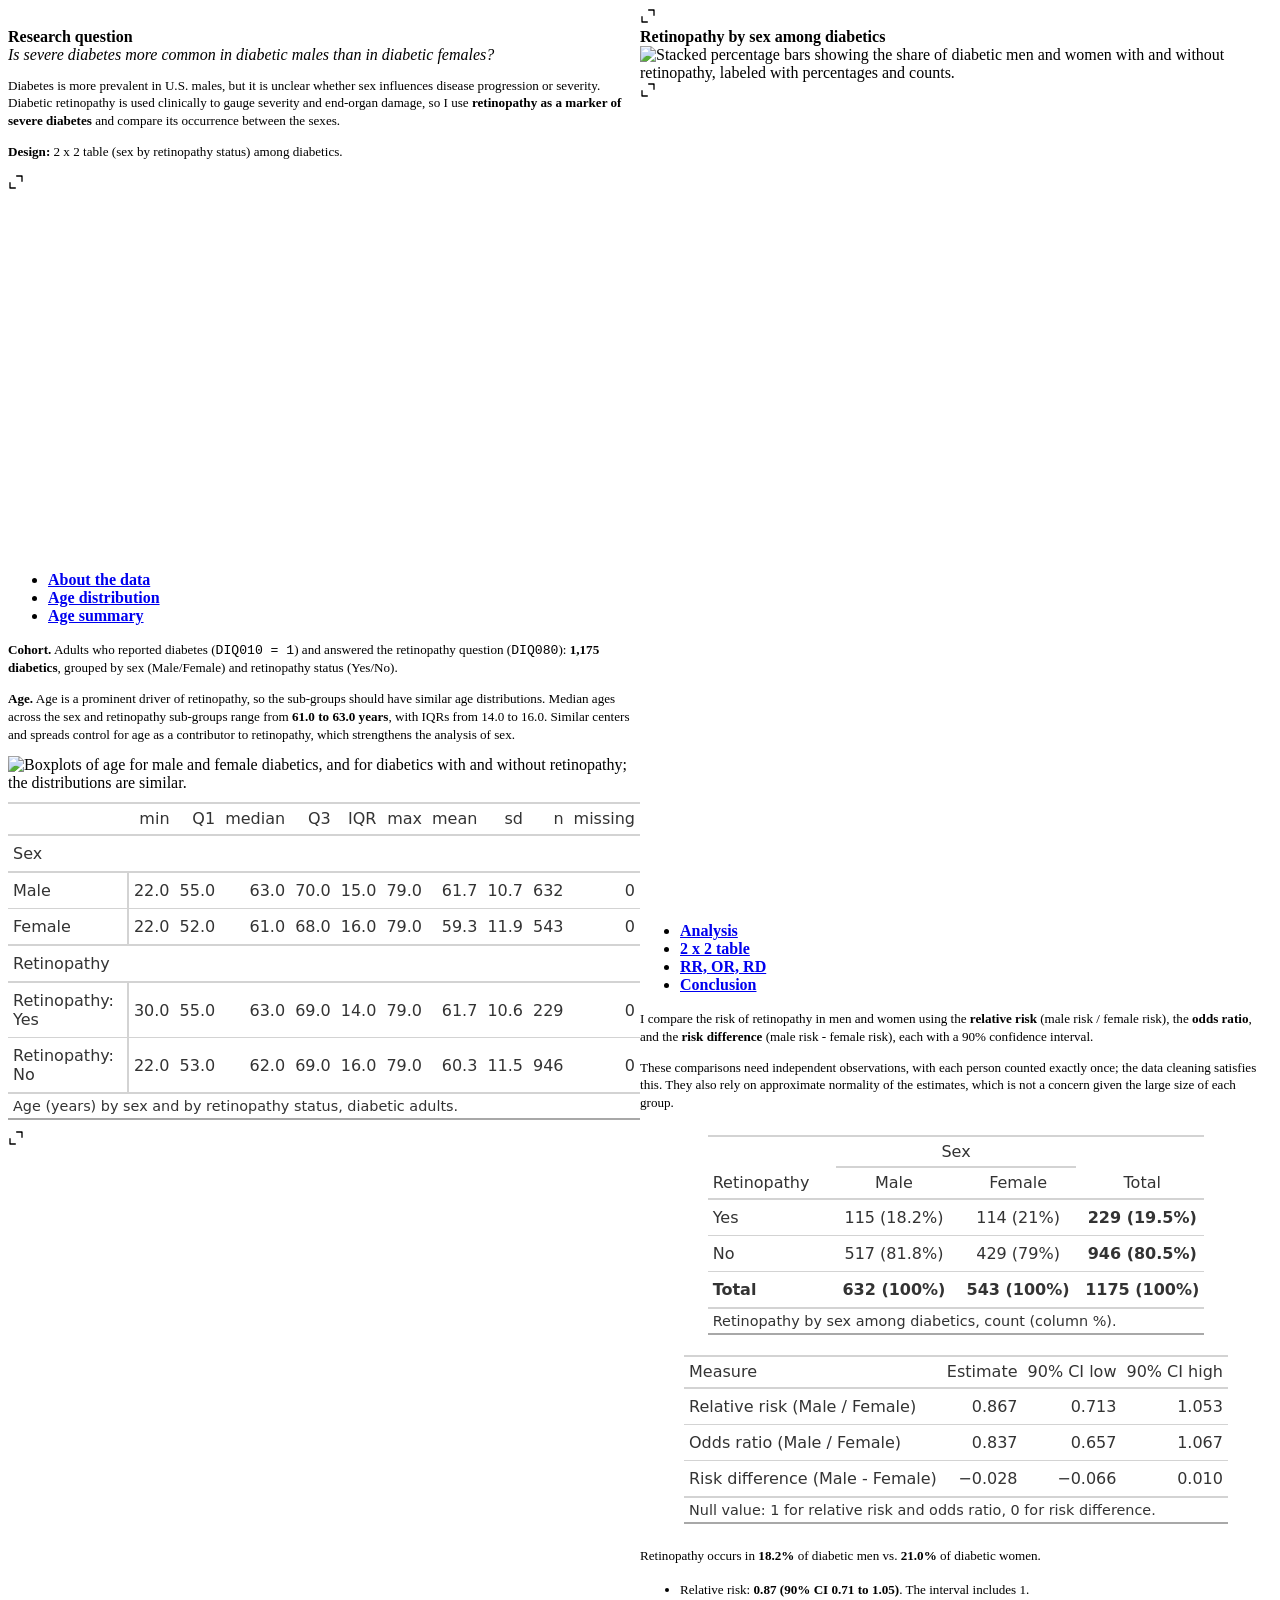
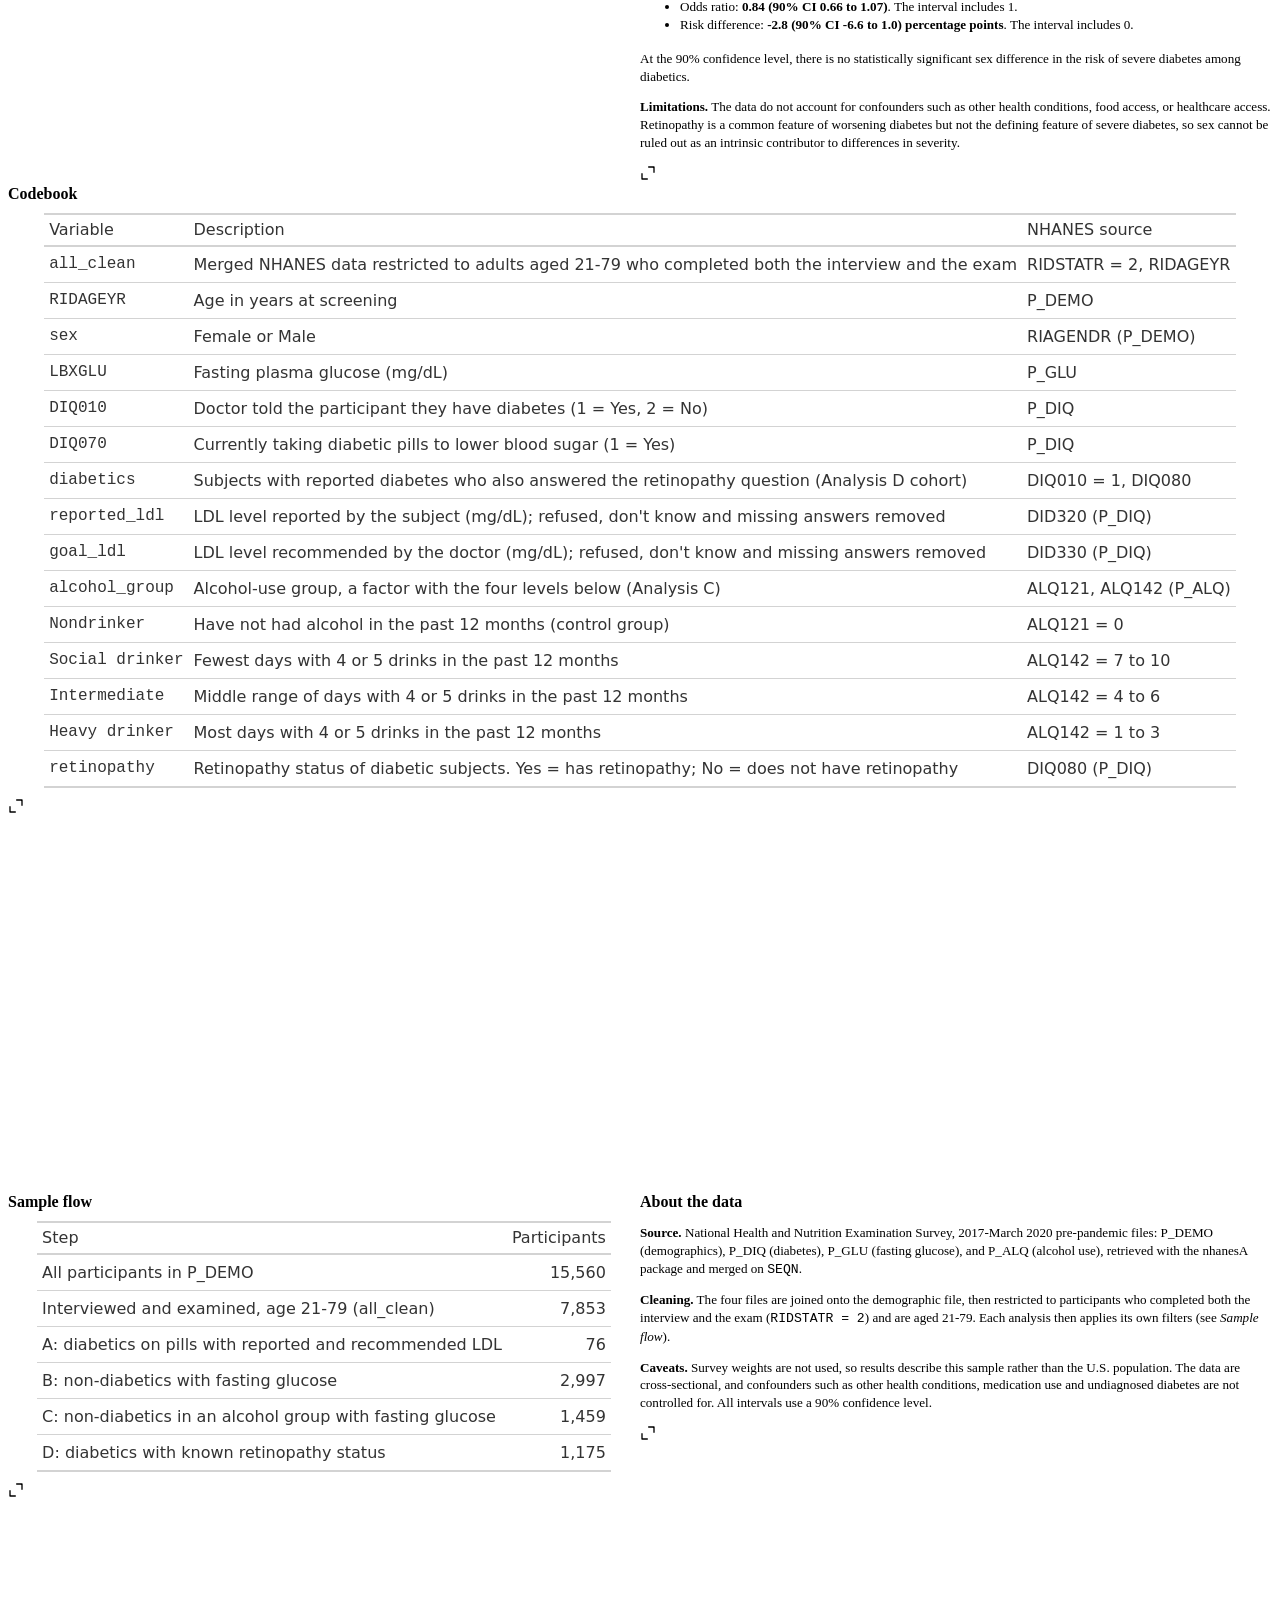
==== commit 013c90c9: "Add files via upload" ====
--- a/docs/index.html
+++ b/docs/index.html
@@ -7,7 +7,7 @@
 <meta name="viewport" content="width=device-width, initial-scale=1.0, user-scalable=yes">
 
 
-<title>About – Khoi Tran</title>
+<title>index – Khoi Tran</title>
 <style>
 /* Default styles provided by pandoc.
 ** See https://pandoc.org/MANUAL.html#variables-for-html for config info.
@@ -29,21 +29,34 @@
 </style>
 
 
-<script src="site_libs/quarto-nav/quarto-nav.js"></script>
-<script src="site_libs/clipboard/clipboard.min.js"></script>
-<script src="site_libs/quarto-search/autocomplete.umd.js"></script>
-<script src="site_libs/quarto-search/fuse.min.js"></script>
-<script src="site_libs/quarto-search/quarto-search.js"></script>
-<meta name="quarto:offset" content="./">
-<script src="site_libs/quarto-html/quarto.js" type="module"></script>
-<script src="site_libs/quarto-html/tabsets/tabsets.js" type="module"></script>
-<script src="site_libs/quarto-html/popper.min.js"></script>
-<script src="site_libs/quarto-html/tippy.umd.min.js"></script>
-<link href="site_libs/quarto-html/tippy.css" rel="stylesheet">
-<link href="site_libs/quarto-html/quarto-syntax-highlighting-64a204ab8560d761af7679ceaba22944.css" rel="stylesheet" id="quarto-text-highlighting-styles">
-<script src="site_libs/bootstrap/bootstrap.min.js"></script>
-<link href="site_libs/bootstrap/bootstrap-icons.css" rel="stylesheet">
-<link href="site_libs/bootstrap/bootstrap-b6aa03cc295464a5fa7310b3382151e6.min.css" rel="stylesheet" append-hash="true" id="quarto-bootstrap" data-mode="light">
+<script src="../site_libs/quarto-nav/quarto-nav.js"></script>
+<script src="../site_libs/clipboard/clipboard.min.js"></script>
+<script src="../site_libs/quarto-search/autocomplete.umd.js"></script>
+<script src="../site_libs/quarto-search/fuse.min.js"></script>
+<script src="../site_libs/quarto-search/quarto-search.js"></script>
+<meta name="quarto:offset" content="../">
+<script src="../site_libs/quarto-html/quarto.js" type="module"></script>
+<script src="../site_libs/quarto-html/tabsets/tabsets.js" type="module"></script>
+<script src="../site_libs/quarto-html/popper.min.js"></script>
+<script src="../site_libs/quarto-html/tippy.umd.min.js"></script>
+<script src="../site_libs/quarto-html/anchor.min.js"></script>
+<link href="../site_libs/quarto-html/tippy.css" rel="stylesheet">
+<link href="../site_libs/quarto-html/quarto-syntax-highlighting-64a204ab8560d761af7679ceaba22944.css" rel="stylesheet" class="quarto-color-scheme" id="quarto-text-highlighting-styles">
+<link href="../site_libs/quarto-html/quarto-syntax-highlighting-dark-b85bc7c33db8c58e0ec93c3465666fed.css" rel="stylesheet" class="quarto-color-scheme quarto-color-alternate" id="quarto-text-highlighting-styles">
+<link href="../site_libs/quarto-html/quarto-syntax-highlighting-64a204ab8560d761af7679ceaba22944.css" rel="stylesheet" class="quarto-color-scheme-extra" id="quarto-text-highlighting-styles">
+<script src="../site_libs/bootstrap/bootstrap.min.js"></script>
+<link href="../site_libs/bootstrap/bootstrap-icons.css" rel="stylesheet">
+<link href="../site_libs/bootstrap/bootstrap-023e1f9169082f448eb598c346472d9b.min.css" rel="stylesheet" append-hash="true" class="quarto-color-scheme" id="quarto-bootstrap" data-mode="light">
+<link href="../site_libs/bootstrap/bootstrap-dark-023e1f9169082f448eb598c346472d9b.min.css" rel="stylesheet" append-hash="true" class="quarto-color-scheme quarto-color-alternate" id="quarto-bootstrap" data-mode="light">
+<link href="../site_libs/bootstrap/bootstrap-023e1f9169082f448eb598c346472d9b.min.css" rel="stylesheet" append-hash="true" class="quarto-color-scheme-extra" id="quarto-bootstrap" data-mode="light">
+<script src="../site_libs/quarto-dashboard/quarto-dashboard.js"></script>
+<script src="../site_libs/quarto-dashboard/stickythead.js"></script>
+
+
+
+<script src="../site_libs/quarto-dashboard/web-components.js" type="module"></script>
+<script src="../site_libs/quarto-dashboard/components.js"></script>
+
 <script id="quarto-search-options" type="application/json">{
   "location": "navbar",
   "copy-button": false,
@@ -70,18 +83,33 @@
     "search-label": "Search"
   }
 }</script>
+<style>
+  /* Smaller text in every text card (value boxes keep their size) */
+  .card:not(.bslib-value-box) .card-body p,
+  .card:not(.bslib-value-box) .card-body li {
+    font-size: 0.82rem;
+    line-height: 1.35;
+  }
+  /* Bold subheaders: card titles and tab labels */
+  .card-header,
+  .card-header .card-title,
+  .nav-tabs .nav-link {
+    font-weight: 700;
+  }
+</style>
 
 
 </head>
 
-<body class="nav-fixed fullcontent quarto-light">
+<body class="quarto-dashboard nav-fixed dashboard-fill fullcontent quarto-light">
+
 
 <div id="quarto-search-results"></div>
   <header id="quarto-header" class="headroom fixed-top">
     <nav class="navbar navbar-expand-lg " data-bs-theme="dark">
       <div class="navbar-container container-fluid">
       <div class="navbar-brand-container mx-auto">
-    <a class="navbar-brand" href="./index.html">
+    <a class="navbar-brand" href="../index.html">
     <span class="navbar-title">Khoi Tran</span>
     </a>
   </div>
@@ -92,15 +120,15 @@
           <div class="collapse navbar-collapse" id="navbarCollapse">
             <ul class="navbar-nav navbar-nav-scroll me-auto">
   <li class="nav-item">
-    <a class="nav-link" href="./projects/index.html"> 
+    <a class="nav-link" href="../projects/index.html"> 
 <span class="menu-text">Projects</span></a>
   </li>  
   <li class="nav-item">
-    <a class="nav-link" href="./dashboard/index.html"> 
+    <a class="nav-link active" href="../dashboard/index.html" aria-current="page"> 
 <span class="menu-text">Dashboard</span></a>
   </li>  
   <li class="nav-item">
-    <a class="nav-link" href="./cv/index.html"> 
+    <a class="nav-link" href="../cv/index.html"> 
 <span class="menu-text">CV</span></a>
   </li>  
 </ul>
@@ -111,73 +139,7124 @@
 <span class="menu-text"></span></a>
   </li>  
   <li class="nav-item compact">
-    <a class="nav-link" href="./kdt50@case.edu"> <i class="bi bi-envelope" role="img" aria-label="email">
+    <a class="nav-link" href="../kdt50@case.edu"> <i class="bi bi-envelope" role="img" aria-label="email">
 </i> 
 <span class="menu-text"></span></a>
   </li>  
 </ul>
-          </div> <!-- /navcollapse -->
+          <div class="quarto-dashboard-links"><a class="quarto-dashboard-link" href="https://github.com/YOUR-USERNAME/YOUR-REPO" aria-label="GitHub repository for this dashboard"><i class="bi bi-github"></i></a></div></div> <!-- /navcollapse -->
             <div class="quarto-navbar-tools">
 </div>
       </div> <!-- /container-fluid -->
     </nav>
-</header>
+<header id="quarto-dashboard-header">
+<nav class="navbar navbar-expand-md slim" data-bs-theme="dark">
+  <div class="navbar-container container-fluid">
+    <button class="navbar-toggler" type="button" data-bs-toggle="collapse" data-bs-target="#dashboard-collapse" aria-controls="dashboard-collapse" aria-expanded="false" aria-label="Toggle navigation">
+      <span class="navbar-toggler-icon"></span>
+    </button>    
+
+
+    <div class="navbar-brand-container">
+
+
+      <div class="navbar-title">
+        <div class="navbar-title-text"><a href="#">Dashboard</a></div>
+        
+        
+      </div>
+    </div>
+<div id="dashboard-collapse" class="navbar-collapse collapse"><ul class="navbar-nav navbar-nav-scroll me-auto" role="tablist"><li class="nav-item" role="presentation"><a id="tab-overview" class="nav-link active" data-bs-toggle="tab" role="tab" data-bs-target="#overview" data-scrolling="false" href="#overview" aria-controls="overview" aria-selected="true"><span class="nav-link-text">Overview</span></a></li><li class="nav-item" role="presentation"><a id="tab-analysis-a" class="nav-link" data-bs-toggle="tab" role="tab" data-bs-target="#analysis-a" data-scrolling="false" href="#analysis-a" aria-controls="analysis-a" aria-selected="false"><span class="nav-link-text">Analysis A</span></a></li><li class="nav-item" role="presentation"><a id="tab-analysis-b" class="nav-link" data-bs-toggle="tab" role="tab" data-bs-target="#analysis-b" data-scrolling="false" href="#analysis-b" aria-controls="analysis-b" aria-selected="false"><span class="nav-link-text">Analysis B</span></a></li><li class="nav-item" role="presentation"><a id="tab-analysis-c" class="nav-link" data-bs-toggle="tab" role="tab" data-bs-target="#analysis-c" data-scrolling="false" href="#analysis-c" aria-controls="analysis-c" aria-selected="false"><span class="nav-link-text">Analysis C</span></a></li><li class="nav-item" role="presentation"><a id="tab-analysis-d" class="nav-link" data-bs-toggle="tab" role="tab" data-bs-target="#analysis-d" data-scrolling="false" href="#analysis-d" aria-controls="analysis-d" aria-selected="false"><span class="nav-link-text">Analysis D</span></a></li><li class="nav-item" role="presentation"><a id="tab-codebook" class="nav-link" data-bs-toggle="tab" role="tab" data-bs-target="#codebook" data-scrolling="false" href="#codebook" aria-controls="codebook" aria-selected="false"><span class="nav-link-text">Codebook</span></a></li></ul></div></div>
+</nav>
+</header></header>
 <!-- content -->
-<div id="quarto-content" class="quarto-container page-columns page-rows-contents page-layout-article page-navbar">
+<div id="quarto-content" class="quarto-container page-layout-custom page-navbar quarto-dashboard-content bslib-gap-spacing html-fill-container bslib-page-fill quarto-dashboard-pages">
 <!-- sidebar -->
 <!-- margin-sidebar -->
-    
 <!-- main -->
-<main class="content" id="quarto-document-content">
-
-
-
-
-<div class="quarto-about-jolla">
-  <img src="img/profile_pic.jpg" class="about-image
-  round " style="height: 15em; width: 15em;">
- <header id="title-block-header" class="quarto-title-block default">
-<div class="quarto-title">
-<h1 class="title">About</h1>
-</div>
-<div class="quarto-title-meta">
-  </div>
-</header><div id="about-block">
-</div> 
-  <hr class="about-sep">
-   <div class="about-links">
-  <a href="https://github.com/ktrann29" class="about-link" rel="" target="">
-    <i class="bi bi-github"></i>
-     <span class="about-link-text">Github</span>
-  </a>
-  <a href="https://www.linkedin.com/in/khoitran29/" class="about-link" rel="" target="">
-    <i class="bi bi-linkedin"></i>
-     <span class="about-link-text">LinkedIn</span>
-  </a>
-  <a href="mailto:kdt50@case.edu" class="about-link" rel="" target="">
-    <i class="bi bi-envelope"></i>
-     <span class="about-link-text">Email</span>
-  </a>
-</div>
-</div>
-
-<section id="welcome-to-my-website" class="level1">
-<h1>Welcome to my website!</h1>
-<p>I am Khoi Tran, a current Pathology PhD student in the Department of Pathology at Case Western Reserve University’s School of Medicine. My fascination for the cell and the intricate network that regulates cellular processes has driven my dedication to understanding molecular drivers and mechanisms of neurodegenerative diseases. My current project focuses on the mutations of the mitochondrial protein CHCHD10 contributes to ALS-FTD pathogenesis.</p>
-<p>In my free time, I like to play/watch soccer (Arsenal COYG), cook, and bargain on Facebook Marketplace.</p>
-</section>
-<section id="education" class="level1">
-<h1>Education</h1>
-<p>Case Western Reserve University | Cleveland, OH <br>PhD in Pathology | Jun.&nbsp;2025 - Present</p>
-<p>Case Western Reserve University | Cleveland, OH <br>B.A in Biochemistry | Aug.&nbsp;2021 - May 2025</p>
-
-
-
-</section>
-
-</main> <!-- /main -->
+
+<div class="bslib-grid-item html-fill-item tab-content bslib-grid" data-layout="fill" style="display: grid; grid-template-rows: minmax(3em, 1fr); grid-auto-columns: minmax(0, 1fr);">
+<div id="overview" class="dashboard-page tab-pane show active html-fill-item html-fill-container" data-orientation="rows" aria-labelledby="tab-overview">
+<div class="html-fill-item html-fill-container bslib-grid" style="display: grid; grid-template-rows: minmax(3em, 45fr) minmax(3em, 60fr); grid-auto-columns: minmax(0, 1fr);">
+<div class="html-fill-item html-fill-container bslib-grid" style="display: grid; grid-template-columns: minmax(3em, 1fr) minmax(3em, 1fr) minmax(3em, 1fr) minmax(3em, 1fr) minmax(3em, 1fr);
+grid-auto-rows: minmax(0, 1fr);">
+<div class="card valuebox cell html-fill-item html-fill-container bslib-card bslib-value-box bg-white showcase-left-center" data-bslib-card-init="" data-require-bs-caller="card()">
+<div class="card-body html-fill-item html-fill-container">
+<div data-icon="people-fill" class="html-fill-item html-fill-container value-box-grid">
+<div class="value-box-showcase html-fill-item html-fill-container">
+
+<i class="bi bi-people-fill"></i></div>
+<div class="value-box-area">
+<p class="value-box-title">
+Adults analyzed (age 21-79)
+</p>
+<p class="value-box-value">
+7,853
+</p>
+</div>
+</div>
+</div>
+<script data-bslib-card-init="">bslib.Card.initializeAllCards();</script></div><div class="card valuebox cell html-fill-item html-fill-container bslib-card bslib-value-box bg-white showcase-left-center" data-bslib-card-init="" data-require-bs-caller="card()">
+<div class="card-body html-fill-item html-fill-container">
+<div data-icon="capsule" class="html-fill-item html-fill-container value-box-grid">
+<div class="value-box-showcase html-fill-item html-fill-container">
+
+<i class="bi bi-capsule"></i></div>
+<div class="value-box-area">
+<p class="value-box-title">
+A: median LDL difference (mg/dL)
+</p>
+<p class="value-box-value">
+2.5
+</p>
+</div>
+</div>
+</div>
+<script data-bslib-card-init="">bslib.Card.initializeAllCards();</script></div><div class="card valuebox cell html-fill-item html-fill-container bslib-card bslib-value-box bg-white showcase-left-center" data-bslib-card-init="" data-require-bs-caller="card()">
+<div class="card-body html-fill-item html-fill-container">
+<div data-icon="gender-ambiguous" class="html-fill-item html-fill-container value-box-grid">
+<div class="value-box-showcase html-fill-item html-fill-container">
+
+<i class="bi bi-gender-ambiguous"></i></div>
+<div class="value-box-area">
+<p class="value-box-title">
+B: glucose difference, male - female (mg/dL)
+</p>
+<p class="value-box-value">
+2.7
+</p>
+</div>
+</div>
+</div>
+<script data-bslib-card-init="">bslib.Card.initializeAllCards();</script></div><div class="card valuebox cell html-fill-item html-fill-container bslib-card bslib-value-box bg-white showcase-left-center" data-bslib-card-init="" data-require-bs-caller="card()">
+<div class="card-body html-fill-item html-fill-container">
+<div data-icon="cup-straw" class="html-fill-item html-fill-container value-box-grid">
+<div class="value-box-showcase html-fill-item html-fill-container">
+
+<i class="bi bi-cup-straw"></i></div>
+<div class="value-box-area">
+<p class="value-box-title">
+C: ANOVA p-value
+</p>
+<p class="value-box-value">
+0.017
+</p>
+</div>
+</div>
+</div>
+<script data-bslib-card-init="">bslib.Card.initializeAllCards();</script></div><div class="card valuebox cell html-fill-item html-fill-container bslib-card bslib-value-box bg-white showcase-left-center" data-bslib-card-init="" data-require-bs-caller="card()">
+<div class="card-body html-fill-item html-fill-container">
+<div data-icon="eye-fill" class="html-fill-item html-fill-container value-box-grid">
+<div class="value-box-showcase html-fill-item html-fill-container">
+
+<i class="bi bi-eye-fill"></i></div>
+<div class="value-box-area">
+<p class="value-box-title">
+D: relative risk, male / female
+</p>
+<p class="value-box-value">
+0.87
+</p>
+</div>
+</div>
+</div>
+<script data-bslib-card-init="">bslib.Card.initializeAllCards();</script></div>
+</div>
+<div class="html-fill-item html-fill-container bslib-grid" style="display: grid; grid-template-columns: minmax(3em, 60fr) minmax(3em, 40fr);
+grid-auto-rows: minmax(0, 1fr);">
+<div class="html-fill-item html-fill-container bslib-grid" style="display: grid; grid-template-rows: minmax(3em, 1fr); grid-auto-columns: minmax(0, 1fr);">
+<div class="card cell html-fill-item html-fill-container bslib-card" data-title="Results at a glance" data-bslib-card-init="" data-require-bs-caller="card()" data-full-screen="false">
+<div class="card-header"><div class="card-title"><span style="display: inline">
+Results at a glance
+</span></div></div>
+<div class="card-body html-fill-item html-fill-container">
+<div class="cell-output-display html-fill-item html-fill-container">
+<div id="injljmkggz" style="padding-left:0px;padding-right:0px;padding-top:10px;padding-bottom:10px;overflow-x:auto;overflow-y:auto;width:auto;height:auto;" class="html-fill-item html-fill-container">
+<style>#injljmkggz table {
+  font-family: system-ui, 'Segoe UI', Roboto, Helvetica, Arial, sans-serif, 'Apple Color Emoji', 'Segoe UI Emoji', 'Segoe UI Symbol', 'Noto Color Emoji';
+  -webkit-font-smoothing: antialiased;
+  -moz-osx-font-smoothing: grayscale;
+}
+
+#injljmkggz thead, #injljmkggz tbody, #injljmkggz tfoot, #injljmkggz tr, #injljmkggz td, #injljmkggz th {
+  border-style: none;
+}
+
+#injljmkggz p {
+  margin: 0;
+  padding: 0;
+}
+
+#injljmkggz .gt_table {
+  display: table;
+  border-collapse: collapse;
+  line-height: normal;
+  margin-left: auto;
+  margin-right: auto;
+  color: #333333;
+  font-size: 12px;
+  font-weight: normal;
+  font-style: normal;
+  background-color: #FFFFFF;
+  width: auto;
+  border-top-style: solid;
+  border-top-width: 2px;
+  border-top-color: #A8A8A8;
+  border-right-style: none;
+  border-right-width: 2px;
+  border-right-color: #D3D3D3;
+  border-bottom-style: solid;
+  border-bottom-width: 2px;
+  border-bottom-color: #A8A8A8;
+  border-left-style: none;
+  border-left-width: 2px;
+  border-left-color: #D3D3D3;
+}
+
+#injljmkggz .gt_caption {
+  padding-top: 4px;
+  padding-bottom: 4px;
+}
+
+#injljmkggz .gt_title {
+  color: #333333;
+  font-size: 125%;
+  font-weight: initial;
+  padding-top: 4px;
+  padding-bottom: 4px;
+  padding-left: 5px;
+  padding-right: 5px;
+  border-bottom-color: #FFFFFF;
+  border-bottom-width: 0;
+}
+
+#injljmkggz .gt_subtitle {
+  color: #333333;
+  font-size: 85%;
+  font-weight: initial;
+  padding-top: 3px;
+  padding-bottom: 5px;
+  padding-left: 5px;
+  padding-right: 5px;
+  border-top-color: #FFFFFF;
+  border-top-width: 0;
+}
+
+#injljmkggz .gt_heading {
+  background-color: #FFFFFF;
+  text-align: center;
+  border-bottom-color: #FFFFFF;
+  border-left-style: none;
+  border-left-width: 1px;
+  border-left-color: #D3D3D3;
+  border-right-style: none;
+  border-right-width: 1px;
+  border-right-color: #D3D3D3;
+}
+
+#injljmkggz .gt_bottom_border {
+  border-bottom-style: solid;
+  border-bottom-width: 2px;
+  border-bottom-color: #D3D3D3;
+}
+
+#injljmkggz .gt_col_headings {
+  border-top-style: solid;
+  border-top-width: 2px;
+  border-top-color: #D3D3D3;
+  border-bottom-style: solid;
+  border-bottom-width: 2px;
+  border-bottom-color: #D3D3D3;
+  border-left-style: none;
+  border-left-width: 1px;
+  border-left-color: #D3D3D3;
+  border-right-style: none;
+  border-right-width: 1px;
+  border-right-color: #D3D3D3;
+}
+
+#injljmkggz .gt_col_heading {
+  color: #333333;
+  background-color: #FFFFFF;
+  font-size: 100%;
+  font-weight: normal;
+  text-transform: inherit;
+  border-left-style: none;
+  border-left-width: 1px;
+  border-left-color: #D3D3D3;
+  border-right-style: none;
+  border-right-width: 1px;
+  border-right-color: #D3D3D3;
+  vertical-align: bottom;
+  padding-top: 5px;
+  padding-bottom: 6px;
+  padding-left: 5px;
+  padding-right: 5px;
+  overflow-x: hidden;
+}
+
+#injljmkggz .gt_column_spanner_outer {
+  color: #333333;
+  background-color: #FFFFFF;
+  font-size: 100%;
+  font-weight: normal;
+  text-transform: inherit;
+  padding-top: 0;
+  padding-bottom: 0;
+  padding-left: 4px;
+  padding-right: 4px;
+}
+
+#injljmkggz .gt_column_spanner_outer:first-child {
+  padding-left: 0;
+}
+
+#injljmkggz .gt_column_spanner_outer:last-child {
+  padding-right: 0;
+}
+
+#injljmkggz .gt_column_spanner {
+  border-bottom-style: solid;
+  border-bottom-width: 2px;
+  border-bottom-color: #D3D3D3;
+  vertical-align: bottom;
+  padding-top: 5px;
+  padding-bottom: 5px;
+  overflow-x: hidden;
+  display: inline-block;
+  width: 100%;
+}
+
+#injljmkggz .gt_spanner_row {
+  border-bottom-style: hidden;
+}
+
+#injljmkggz .gt_group_heading {
+  padding-top: 8px;
+  padding-bottom: 8px;
+  padding-left: 5px;
+  padding-right: 5px;
+  color: #333333;
+  background-color: #FFFFFF;
+  font-size: 100%;
+  font-weight: initial;
+  text-transform: inherit;
+  border-top-style: solid;
+  border-top-width: 2px;
+  border-top-color: #D3D3D3;
+  border-bottom-style: solid;
+  border-bottom-width: 2px;
+  border-bottom-color: #D3D3D3;
+  border-left-style: none;
+  border-left-width: 1px;
+  border-left-color: #D3D3D3;
+  border-right-style: none;
+  border-right-width: 1px;
+  border-right-color: #D3D3D3;
+  vertical-align: middle;
+  text-align: left;
+}
+
+#injljmkggz .gt_empty_group_heading {
+  padding: 0.5px;
+  color: #333333;
+  background-color: #FFFFFF;
+  font-size: 100%;
+  font-weight: initial;
+  border-top-style: solid;
+  border-top-width: 2px;
+  border-top-color: #D3D3D3;
+  border-bottom-style: solid;
+  border-bottom-width: 2px;
+  border-bottom-color: #D3D3D3;
+  vertical-align: middle;
+}
+
+#injljmkggz .gt_from_md > :first-child {
+  margin-top: 0;
+}
+
+#injljmkggz .gt_from_md > :last-child {
+  margin-bottom: 0;
+}
+
+#injljmkggz .gt_row {
+  padding-top: 4px;
+  padding-bottom: 4px;
+  padding-left: 5px;
+  padding-right: 5px;
+  margin: 10px;
+  border-top-style: solid;
+  border-top-width: 1px;
+  border-top-color: #D3D3D3;
+  border-left-style: none;
+  border-left-width: 1px;
+  border-left-color: #D3D3D3;
+  border-right-style: none;
+  border-right-width: 1px;
+  border-right-color: #D3D3D3;
+  vertical-align: middle;
+  overflow-x: hidden;
+}
+
+#injljmkggz .gt_stub {
+  color: #333333;
+  background-color: #FFFFFF;
+  font-size: 100%;
+  font-weight: initial;
+  text-transform: inherit;
+  border-right-style: solid;
+  border-right-width: 2px;
+  border-right-color: #D3D3D3;
+  padding-left: 5px;
+  padding-right: 5px;
+}
+
+#injljmkggz .gt_stub_row_group {
+  color: #333333;
+  background-color: #FFFFFF;
+  font-size: 100%;
+  font-weight: initial;
+  text-transform: inherit;
+  border-right-style: solid;
+  border-right-width: 2px;
+  border-right-color: #D3D3D3;
+  padding-left: 5px;
+  padding-right: 5px;
+  vertical-align: top;
+}
+
+#injljmkggz .gt_row_group_first td {
+  border-top-width: 2px;
+}
+
+#injljmkggz .gt_row_group_first th {
+  border-top-width: 2px;
+}
+
+#injljmkggz .gt_summary_row {
+  color: #333333;
+  background-color: #FFFFFF;
+  text-transform: inherit;
+  padding-top: 8px;
+  padding-bottom: 8px;
+  padding-left: 5px;
+  padding-right: 5px;
+}
+
+#injljmkggz .gt_first_summary_row {
+  border-top-style: solid;
+  border-top-color: #D3D3D3;
+}
+
+#injljmkggz .gt_first_summary_row.thick {
+  border-top-width: 2px;
+}
+
+#injljmkggz .gt_last_summary_row {
+  padding-top: 8px;
+  padding-bottom: 8px;
+  padding-left: 5px;
+  padding-right: 5px;
+  border-bottom-style: solid;
+  border-bottom-width: 2px;
+  border-bottom-color: #D3D3D3;
+}
+
+#injljmkggz .gt_grand_summary_row {
+  color: #333333;
+  background-color: #FFFFFF;
+  text-transform: inherit;
+  padding-top: 8px;
+  padding-bottom: 8px;
+  padding-left: 5px;
+  padding-right: 5px;
+}
+
+#injljmkggz .gt_first_grand_summary_row {
+  padding-top: 8px;
+  padding-bottom: 8px;
+  padding-left: 5px;
+  padding-right: 5px;
+  border-top-style: double;
+  border-top-width: 6px;
+  border-top-color: #D3D3D3;
+}
+
+#injljmkggz .gt_last_grand_summary_row_top {
+  padding-top: 8px;
+  padding-bottom: 8px;
+  padding-left: 5px;
+  padding-right: 5px;
+  border-bottom-style: double;
+  border-bottom-width: 6px;
+  border-bottom-color: #D3D3D3;
+}
+
+#injljmkggz .gt_striped {
+  background-color: rgba(128, 128, 128, 0.05);
+}
+
+#injljmkggz .gt_table_body {
+  border-top-style: solid;
+  border-top-width: 2px;
+  border-top-color: #D3D3D3;
+  border-bottom-style: solid;
+  border-bottom-width: 2px;
+  border-bottom-color: #D3D3D3;
+}
+
+#injljmkggz .gt_footnotes {
+  color: #333333;
+  background-color: #FFFFFF;
+  border-bottom-style: none;
+  border-bottom-width: 2px;
+  border-bottom-color: #D3D3D3;
+  border-left-style: none;
+  border-left-width: 2px;
+  border-left-color: #D3D3D3;
+  border-right-style: none;
+  border-right-width: 2px;
+  border-right-color: #D3D3D3;
+}
+
+#injljmkggz .gt_footnote {
+  margin: 0px;
+  font-size: 90%;
+  padding-top: 4px;
+  padding-bottom: 4px;
+  padding-left: 5px;
+  padding-right: 5px;
+}
+
+#injljmkggz .gt_sourcenotes {
+  color: #333333;
+  background-color: #FFFFFF;
+  border-bottom-style: none;
+  border-bottom-width: 2px;
+  border-bottom-color: #D3D3D3;
+  border-left-style: none;
+  border-left-width: 2px;
+  border-left-color: #D3D3D3;
+  border-right-style: none;
+  border-right-width: 2px;
+  border-right-color: #D3D3D3;
+}
+
+#injljmkggz .gt_sourcenote {
+  font-size: 90%;
+  padding-top: 4px;
+  padding-bottom: 4px;
+  padding-left: 5px;
+  padding-right: 5px;
+}
+
+#injljmkggz .gt_left {
+  text-align: left;
+}
+
+#injljmkggz .gt_center {
+  text-align: center;
+}
+
+#injljmkggz .gt_right {
+  text-align: right;
+  font-variant-numeric: tabular-nums;
+}
+
+#injljmkggz .gt_font_normal {
+  font-weight: normal;
+}
+
+#injljmkggz .gt_font_bold {
+  font-weight: bold;
+}
+
+#injljmkggz .gt_font_italic {
+  font-style: italic;
+}
+
+#injljmkggz .gt_super {
+  font-size: 65%;
+}
+
+#injljmkggz .gt_footnote_marks {
+  font-size: 75%;
+  vertical-align: 0.4em;
+  position: initial;
+}
+
+#injljmkggz .gt_asterisk {
+  font-size: 100%;
+  vertical-align: 0;
+}
+
+#injljmkggz .gt_indent_1 {
+  text-indent: 5px;
+}
+
+#injljmkggz .gt_indent_2 {
+  text-indent: 10px;
+}
+
+#injljmkggz .gt_indent_3 {
+  text-indent: 15px;
+}
+
+#injljmkggz .gt_indent_4 {
+  text-indent: 20px;
+}
+
+#injljmkggz .gt_indent_5 {
+  text-indent: 25px;
+}
+
+#injljmkggz .katex-display {
+  display: inline-flex !important;
+  margin-bottom: 0.75em !important;
+}
+
+#injljmkggz div.Reactable > div.rt-table > div.rt-thead > div.rt-tr.rt-tr-group-header > div.rt-th-group:after {
+  height: 0px !important;
+}
+</style>
+
+<table class="gt_table caption-top table table-sm table-striped small" data-quarto-bootstrap="false">
+<thead>
+<tr class="gt_col_headings header">
+<th id="analysis" class="gt_col_heading gt_columns_bottom_border gt_center" data-quarto-table-cell-role="th" scope="col">Analysis</th>
+<th id="question" class="gt_col_heading gt_columns_bottom_border gt_left" data-quarto-table-cell-role="th" scope="col">Research question</th>
+<th id="method" class="gt_col_heading gt_columns_bottom_border gt_left" data-quarto-table-cell-role="th" scope="col">Method</th>
+<th id="n" class="gt_col_heading gt_columns_bottom_border gt_center" data-quarto-table-cell-role="th" scope="col">n</th>
+<th id="result" class="gt_col_heading gt_columns_bottom_border gt_left" data-quarto-table-cell-role="th" scope="col">Key result</th>
+<th id="conclusion" class="gt_col_heading gt_columns_bottom_border gt_left" data-quarto-table-cell-role="th" scope="col">Conclusion</th>
+</tr>
+</thead>
+<tbody class="gt_table_body">
+<tr class="odd">
+<td class="gt_row gt_center" headers="analysis">A</td>
+<td class="gt_row gt_left" headers="question">Among diabetics on pills, does reported LDL differ from the doctor's recommended LDL?</td>
+<td class="gt_row gt_left" headers="method">Paired samples: bootstrap of the median difference</td>
+<td class="gt_row gt_center" headers="n">76</td>
+<td class="gt_row gt_left" headers="result">Median difference (reported - recommended) = 2.5 (90% CI 0.0 to 10.0) mg/dL</td>
+<td class="gt_row gt_left" headers="conclusion">No difference between reported and recommended LDL</td>
+</tr>
+<tr class="even">
+<td class="gt_row gt_center" headers="analysis">B</td>
+<td class="gt_row gt_left" headers="question">Do non-diabetic men have higher fasting glucose than women?</td>
+<td class="gt_row gt_left" headers="method">Two independent samples: Welch t-test</td>
+<td class="gt_row gt_center" headers="n">2,997</td>
+<td class="gt_row gt_left" headers="result">Mean difference (Male - Female) = 2.71 (90% CI 1.52 to 3.90) mg/dL</td>
+<td class="gt_row gt_left" headers="conclusion">Men have significantly higher fasting glucose</td>
+</tr>
+<tr class="odd">
+<td class="gt_row gt_center" headers="analysis">C</td>
+<td class="gt_row gt_left" headers="question">Does alcohol-use frequency affect fasting glucose in non-diabetic adults?</td>
+<td class="gt_row gt_left" headers="method">Four independent samples: one-way ANOVA + Tukey HSD</td>
+<td class="gt_row gt_center" headers="n">1,459</td>
+<td class="gt_row gt_left" headers="result">ANOVA F(3, 1455) = 3.41, p = 0.017; 2 of 6 Tukey pairs significant</td>
+<td class="gt_row gt_left" headers="conclusion">Groups differ; significant pairs: Social drinker-Nondrinker; Heavy drinker-Nondrinker</td>
+</tr>
+<tr class="even">
+<td class="gt_row gt_center" headers="analysis">D</td>
+<td class="gt_row gt_left" headers="question">Is retinopathy (severe diabetes) more common in diabetic men than women?</td>
+<td class="gt_row gt_left" headers="method">2 x 2 table: relative risk, odds ratio, risk difference</td>
+<td class="gt_row gt_center" headers="n">1,175</td>
+<td class="gt_row gt_left" headers="result">Relative risk (Male / Female) = 0.87 (90% CI 0.71 to 1.05)</td>
+<td class="gt_row gt_left" headers="conclusion">No significant sex difference in retinopathy</td>
+</tr>
+</tbody><tfoot>
+<tr class="gt_sourcenotes odd">
+<td colspan="6" class="gt_sourcenote">All intervals are 90% CIs.</td>
+</tr>
+</tfoot>
+
+</table>
+
+</div>
+</div>
+</div>
+<bslib-tooltip placement="auto" bsoptions="[]" data-require-bs-version="5" data-require-bs-caller="tooltip()">
+    <template>Expand</template>
+    <span class="bslib-full-screen-enter badge rounded-pill">
+        <svg xmlns="http://www.w3.org/2000/svg" viewbox="0 0 24 24" style="height:1em;width:1em;" aria-hidden="true" role="img"><path d="M20 5C20 4.4 19.6 4 19 4H13C12.4 4 12 3.6 12 3C12 2.4 12.4 2 13 2H21C21.6 2 22 2.4 22 3V11C22 11.6 21.6 12 21 12C20.4 12 20 11.6 20 11V5ZM4 19C4 19.6 4.4 20 5 20H11C11.6 20 12 20.4 12 21C12 21.6 11.6 22 11 22H3C2.4 22 2 21.6 2 21V13C2 12.4 2.4 12 3 12C3.6 12 4 12.4 4 13V19Z"></path></svg>
+    </span>
+</bslib-tooltip><script data-bslib-card-init="">bslib.Card.initializeAllCards();</script></div>
+</div><div class="card tabset html-fill-item html-fill-container bslib-card" data-bslib-card-init="" data-require-bs-caller="card()" data-full-screen="false">
+<div class="card-header dashboard-card-no-title bslib-navs-card-title">
+
+<ul class="nav nav-tabs card-header-tabs" role="tablist" data-tabsetid="card-tabset-7"><li class="nav-item" role="presentation"><a href="#card-tabset-7-1" role="tab" data-toggle="tab" data-bs-toggle="tab" data-value="About this dashboard" aria-selected="true" class="nav-link active">About this dashboard</a></li><li class="nav-item" role="presentation"><a href="#card-tabset-7-2" role="tab" data-toggle="tab" data-bs-toggle="tab" data-value="Sample size by analysis" aria-selected="false" class="nav-link">Sample size by analysis</a></li></ul></div>
+
+
+<div class="tab-content html-fill-item html-fill-container" data-tabset-id="card-tabset-7"><div class="tab-pane active show html-fill-item html-fill-container" role="tabpanel" id="card-tabset-7-1"><div class="card-body html-fill-item html-fill-container" data-title="About this dashboard">
+<p><strong>Questions.</strong> Using NHANES data on U.S. adults aged 21-79, this dashboard walks through four analyses:</p>
+<ul>
+<li><strong>A.</strong> Among diabetics on pills, does reported LDL differ from the LDL goal their doctor recommended?</li>
+<li><strong>B.</strong> Do non-diabetic men have higher fasting glucose than women?</li>
+<li><strong>C.</strong> Does alcohol-use frequency affect fasting glucose?</li>
+<li><strong>D.</strong> Is retinopathy (a marker of severe diabetes) more common in diabetic men than women?</li>
+</ul>
+<p><strong>How to use it.</strong> Start with the headline numbers and the results table. Each <em>Analysis</em> page follows the same path: <em>Research question</em>, <em>About the data</em>, <em>Analysis</em>, and <em>Conclusion</em>. The <em>Codebook</em> page documents every variable and the sample flow.</p>
+<p><strong>Data.</strong> NHANES 2017-March 2020 pre-pandemic files (P_DEMO, P_DIQ, P_GLU, P_ALQ). Dashboard last rendered 2026-09-30 13:16 EDT.</p>
+</div></div><div class="tab-pane html-fill-item html-fill-container" role="tabpanel" id="card-tabset-7-2"><div class="card-body html-fill-item html-fill-container" data-title="Sample size by analysis">
+<div class="cell-output-display html-fill-item html-fill-container">
+<img src="index_files/figure-html/unnamed-chunk-7-1.png" class="img-fluid quarto-dashboard-img-contain" alt="Bar chart of the number of adults included in each of the four analyses.">
+</div>
+</div></div></div><bslib-tooltip placement="auto" bsoptions="[]" data-require-bs-version="5" data-require-bs-caller="tooltip()">
+    <template>Expand</template>
+    <span class="bslib-full-screen-enter badge rounded-pill">
+        <svg xmlns="http://www.w3.org/2000/svg" viewbox="0 0 24 24" style="height:1em;width:1em;" aria-hidden="true" role="img"><path d="M20 5C20 4.4 19.6 4 19 4H13C12.4 4 12 3.6 12 3C12 2.4 12.4 2 13 2H21C21.6 2 22 2.4 22 3V11C22 11.6 21.6 12 21 12C20.4 12 20 11.6 20 11V5ZM4 19C4 19.6 4.4 20 5 20H11C11.6 20 12 20.4 12 21C12 21.6 11.6 22 11 22H3C2.4 22 2 21.6 2 21V13C2 12.4 2.4 12 3 12C3.6 12 4 12.4 4 13V19Z"></path></svg>
+    </span>
+</bslib-tooltip><script data-bslib-card-init="">bslib.Card.initializeAllCards();</script></div>
+</div>
+</div>
+</div>
+<div id="analysis-a" class="dashboard-page tab-pane grid-skip html-fill-item html-fill-container" data-orientation="columns" aria-labelledby="tab-analysis-a">
+<div class="html-fill-item html-fill-container bslib-grid" style="display: grid; grid-template-columns: minmax(3em, 50fr) minmax(3em, 50fr);
+grid-auto-rows: minmax(0, 1fr);">
+<div class="html-fill-item html-fill-container bslib-grid" style="display: grid; grid-template-rows: minmax(3em, 30fr) minmax(3em, 70fr); grid-auto-columns: minmax(0, 1fr);">
+<div class="html-fill-item html-fill-container bslib-grid" style="display: grid; grid-template-columns: minmax(3em, 1fr);
+grid-auto-rows: minmax(0, 1fr);">
+<div class="card html-fill-item html-fill-container bslib-card" data-title="Research question" data-bslib-card-init="" data-require-bs-caller="card()" data-full-screen="false">
+<div class="card-header"><div class="card-title"><span style="display: inline">
+Research question
+</span></div></div>
+<div class="card-body html-fill-item html-fill-container">
+<em>Among diabetics who take diabetic pills, is there a difference between their reported LDL cholesterol and the LDL goal their doctor recommended?</em>
+<p>Diabetic pills control blood sugar and may also influence other clinical measures such as LDL, which tends to be elevated in diabetes. The question is whether <strong>reported LDL differs from the doctor’s recommended LDL</strong> in this group.</p>
+<p><strong>Design:</strong> paired samples (each person has one reported and one recommended value).</p>
+</div>
+<bslib-tooltip placement="auto" bsoptions="[]" data-require-bs-version="5" data-require-bs-caller="tooltip()">
+    <template>Expand</template>
+    <span class="bslib-full-screen-enter badge rounded-pill">
+        <svg xmlns="http://www.w3.org/2000/svg" viewbox="0 0 24 24" style="height:1em;width:1em;" aria-hidden="true" role="img"><path d="M20 5C20 4.4 19.6 4 19 4H13C12.4 4 12 3.6 12 3C12 2.4 12.4 2 13 2H21C21.6 2 22 2.4 22 3V11C22 11.6 21.6 12 21 12C20.4 12 20 11.6 20 11V5ZM4 19C4 19.6 4.4 20 5 20H11C11.6 20 12 20.4 12 21C12 21.6 11.6 22 11 22H3C2.4 22 2 21.6 2 21V13C2 12.4 2.4 12 3 12C3.6 12 4 12.4 4 13V19Z"></path></svg>
+    </span>
+</bslib-tooltip><script data-bslib-card-init="">bslib.Card.initializeAllCards();</script></div>
+</div>
+<div class="card tabset html-fill-item html-fill-container bslib-card" data-bslib-card-init="" data-require-bs-caller="card()" data-full-screen="false">
+<div class="card-header dashboard-card-no-title bslib-navs-card-title">
+
+<ul class="nav nav-tabs card-header-tabs" role="tablist" data-tabsetid="card-tabset-9"><li class="nav-item" role="presentation"><a href="#card-tabset-9-1" role="tab" data-toggle="tab" data-bs-toggle="tab" data-value="About the data" aria-selected="true" class="nav-link active">About the data</a></li><li class="nav-item" role="presentation"><a href="#card-tabset-9-2" role="tab" data-toggle="tab" data-bs-toggle="tab" data-value="Age distribution" aria-selected="false" class="nav-link">Age distribution</a></li><li class="nav-item" role="presentation"><a href="#card-tabset-9-3" role="tab" data-toggle="tab" data-bs-toggle="tab" data-value="Age summary" aria-selected="false" class="nav-link">Age summary</a></li><li class="nav-item" role="presentation"><a href="#card-tabset-9-4" role="tab" data-toggle="tab" data-bs-toggle="tab" data-value="Normality of reported LDL" aria-selected="false" class="nav-link">Normality of reported LDL</a></li></ul></div>
+
+
+
+
+<div class="tab-content html-fill-item html-fill-container" data-tabset-id="card-tabset-9"><div class="tab-pane active show html-fill-item html-fill-container" role="tabpanel" id="card-tabset-9-1"><div class="card-body html-fill-item html-fill-container" data-title="About the data">
+<p><strong>Cohort.</strong> Diabetic adults who currently take diabetic pills (<code>DIQ070 = 1</code>) and gave both a reported and a recommended LDL value (refused, don’t know and missing answers removed): <strong>76 adults</strong>.</p>
+<p><strong>Age.</strong> LDL levels tend to rise with age, so the age mix matters when interpreting results. The age distribution is slightly left-skewed with a median of <strong>65.5 years</strong>.</p>
+<p><strong>Normality.</strong> Reported LDL is right-skewed: the histogram and boxplot show extreme high values that curve the right tail of the Q-Q plot. Normality cannot be assumed (see the <em>Normality of reported LDL</em> tab).</p>
+</div></div><div class="tab-pane html-fill-item html-fill-container" role="tabpanel" id="card-tabset-9-2"><div class="card-body html-fill-item html-fill-container" data-title="Age distribution">
+<div class="cell-output-display html-fill-item html-fill-container">
+<img src="index_files/figure-html/unnamed-chunk-8-1.png" class="img-fluid quarto-dashboard-img-contain" alt="Histogram of subject ages in five-year bins with a dashed vertical line at the median age.">
+</div>
+</div></div><div class="tab-pane html-fill-item html-fill-container" role="tabpanel" id="card-tabset-9-3"><div class="card-body html-fill-item html-fill-container" data-title="Age summary">
+<div class="cell-output-display html-fill-item html-fill-container">
+<div id="lmovemknpz" style="padding-left:0px;padding-right:0px;padding-top:10px;padding-bottom:10px;overflow-x:auto;overflow-y:auto;width:auto;height:auto;" class="html-fill-item html-fill-container">
+<style>#lmovemknpz table {
+  font-family: system-ui, 'Segoe UI', Roboto, Helvetica, Arial, sans-serif, 'Apple Color Emoji', 'Segoe UI Emoji', 'Segoe UI Symbol', 'Noto Color Emoji';
+  -webkit-font-smoothing: antialiased;
+  -moz-osx-font-smoothing: grayscale;
+}
+
+#lmovemknpz thead, #lmovemknpz tbody, #lmovemknpz tfoot, #lmovemknpz tr, #lmovemknpz td, #lmovemknpz th {
+  border-style: none;
+}
+
+#lmovemknpz p {
+  margin: 0;
+  padding: 0;
+}
+
+#lmovemknpz .gt_table {
+  display: table;
+  border-collapse: collapse;
+  line-height: normal;
+  margin-left: auto;
+  margin-right: auto;
+  color: #333333;
+  font-size: 16px;
+  font-weight: normal;
+  font-style: normal;
+  background-color: #FFFFFF;
+  width: auto;
+  border-top-style: solid;
+  border-top-width: 2px;
+  border-top-color: #A8A8A8;
+  border-right-style: none;
+  border-right-width: 2px;
+  border-right-color: #D3D3D3;
+  border-bottom-style: solid;
+  border-bottom-width: 2px;
+  border-bottom-color: #A8A8A8;
+  border-left-style: none;
+  border-left-width: 2px;
+  border-left-color: #D3D3D3;
+}
+
+#lmovemknpz .gt_caption {
+  padding-top: 4px;
+  padding-bottom: 4px;
+}
+
+#lmovemknpz .gt_title {
+  color: #333333;
+  font-size: 125%;
+  font-weight: initial;
+  padding-top: 4px;
+  padding-bottom: 4px;
+  padding-left: 5px;
+  padding-right: 5px;
+  border-bottom-color: #FFFFFF;
+  border-bottom-width: 0;
+}
+
+#lmovemknpz .gt_subtitle {
+  color: #333333;
+  font-size: 85%;
+  font-weight: initial;
+  padding-top: 3px;
+  padding-bottom: 5px;
+  padding-left: 5px;
+  padding-right: 5px;
+  border-top-color: #FFFFFF;
+  border-top-width: 0;
+}
+
+#lmovemknpz .gt_heading {
+  background-color: #FFFFFF;
+  text-align: center;
+  border-bottom-color: #FFFFFF;
+  border-left-style: none;
+  border-left-width: 1px;
+  border-left-color: #D3D3D3;
+  border-right-style: none;
+  border-right-width: 1px;
+  border-right-color: #D3D3D3;
+}
+
+#lmovemknpz .gt_bottom_border {
+  border-bottom-style: solid;
+  border-bottom-width: 2px;
+  border-bottom-color: #D3D3D3;
+}
+
+#lmovemknpz .gt_col_headings {
+  border-top-style: solid;
+  border-top-width: 2px;
+  border-top-color: #D3D3D3;
+  border-bottom-style: solid;
+  border-bottom-width: 2px;
+  border-bottom-color: #D3D3D3;
+  border-left-style: none;
+  border-left-width: 1px;
+  border-left-color: #D3D3D3;
+  border-right-style: none;
+  border-right-width: 1px;
+  border-right-color: #D3D3D3;
+}
+
+#lmovemknpz .gt_col_heading {
+  color: #333333;
+  background-color: #FFFFFF;
+  font-size: 100%;
+  font-weight: normal;
+  text-transform: inherit;
+  border-left-style: none;
+  border-left-width: 1px;
+  border-left-color: #D3D3D3;
+  border-right-style: none;
+  border-right-width: 1px;
+  border-right-color: #D3D3D3;
+  vertical-align: bottom;
+  padding-top: 5px;
+  padding-bottom: 6px;
+  padding-left: 5px;
+  padding-right: 5px;
+  overflow-x: hidden;
+}
+
+#lmovemknpz .gt_column_spanner_outer {
+  color: #333333;
+  background-color: #FFFFFF;
+  font-size: 100%;
+  font-weight: normal;
+  text-transform: inherit;
+  padding-top: 0;
+  padding-bottom: 0;
+  padding-left: 4px;
+  padding-right: 4px;
+}
+
+#lmovemknpz .gt_column_spanner_outer:first-child {
+  padding-left: 0;
+}
+
+#lmovemknpz .gt_column_spanner_outer:last-child {
+  padding-right: 0;
+}
+
+#lmovemknpz .gt_column_spanner {
+  border-bottom-style: solid;
+  border-bottom-width: 2px;
+  border-bottom-color: #D3D3D3;
+  vertical-align: bottom;
+  padding-top: 5px;
+  padding-bottom: 5px;
+  overflow-x: hidden;
+  display: inline-block;
+  width: 100%;
+}
+
+#lmovemknpz .gt_spanner_row {
+  border-bottom-style: hidden;
+}
+
+#lmovemknpz .gt_group_heading {
+  padding-top: 8px;
+  padding-bottom: 8px;
+  padding-left: 5px;
+  padding-right: 5px;
+  color: #333333;
+  background-color: #FFFFFF;
+  font-size: 100%;
+  font-weight: initial;
+  text-transform: inherit;
+  border-top-style: solid;
+  border-top-width: 2px;
+  border-top-color: #D3D3D3;
+  border-bottom-style: solid;
+  border-bottom-width: 2px;
+  border-bottom-color: #D3D3D3;
+  border-left-style: none;
+  border-left-width: 1px;
+  border-left-color: #D3D3D3;
+  border-right-style: none;
+  border-right-width: 1px;
+  border-right-color: #D3D3D3;
+  vertical-align: middle;
+  text-align: left;
+}
+
+#lmovemknpz .gt_empty_group_heading {
+  padding: 0.5px;
+  color: #333333;
+  background-color: #FFFFFF;
+  font-size: 100%;
+  font-weight: initial;
+  border-top-style: solid;
+  border-top-width: 2px;
+  border-top-color: #D3D3D3;
+  border-bottom-style: solid;
+  border-bottom-width: 2px;
+  border-bottom-color: #D3D3D3;
+  vertical-align: middle;
+}
+
+#lmovemknpz .gt_from_md > :first-child {
+  margin-top: 0;
+}
+
+#lmovemknpz .gt_from_md > :last-child {
+  margin-bottom: 0;
+}
+
+#lmovemknpz .gt_row {
+  padding-top: 8px;
+  padding-bottom: 8px;
+  padding-left: 5px;
+  padding-right: 5px;
+  margin: 10px;
+  border-top-style: solid;
+  border-top-width: 1px;
+  border-top-color: #D3D3D3;
+  border-left-style: none;
+  border-left-width: 1px;
+  border-left-color: #D3D3D3;
+  border-right-style: none;
+  border-right-width: 1px;
+  border-right-color: #D3D3D3;
+  vertical-align: middle;
+  overflow-x: hidden;
+}
+
+#lmovemknpz .gt_stub {
+  color: #333333;
+  background-color: #FFFFFF;
+  font-size: 100%;
+  font-weight: initial;
+  text-transform: inherit;
+  border-right-style: solid;
+  border-right-width: 2px;
+  border-right-color: #D3D3D3;
+  padding-left: 5px;
+  padding-right: 5px;
+}
+
+#lmovemknpz .gt_stub_row_group {
+  color: #333333;
+  background-color: #FFFFFF;
+  font-size: 100%;
+  font-weight: initial;
+  text-transform: inherit;
+  border-right-style: solid;
+  border-right-width: 2px;
+  border-right-color: #D3D3D3;
+  padding-left: 5px;
+  padding-right: 5px;
+  vertical-align: top;
+}
+
+#lmovemknpz .gt_row_group_first td {
+  border-top-width: 2px;
+}
+
+#lmovemknpz .gt_row_group_first th {
+  border-top-width: 2px;
+}
+
+#lmovemknpz .gt_summary_row {
+  color: #333333;
+  background-color: #FFFFFF;
+  text-transform: inherit;
+  padding-top: 8px;
+  padding-bottom: 8px;
+  padding-left: 5px;
+  padding-right: 5px;
+}
+
+#lmovemknpz .gt_first_summary_row {
+  border-top-style: solid;
+  border-top-color: #D3D3D3;
+}
+
+#lmovemknpz .gt_first_summary_row.thick {
+  border-top-width: 2px;
+}
+
+#lmovemknpz .gt_last_summary_row {
+  padding-top: 8px;
+  padding-bottom: 8px;
+  padding-left: 5px;
+  padding-right: 5px;
+  border-bottom-style: solid;
+  border-bottom-width: 2px;
+  border-bottom-color: #D3D3D3;
+}
+
+#lmovemknpz .gt_grand_summary_row {
+  color: #333333;
+  background-color: #FFFFFF;
+  text-transform: inherit;
+  padding-top: 8px;
+  padding-bottom: 8px;
+  padding-left: 5px;
+  padding-right: 5px;
+}
+
+#lmovemknpz .gt_first_grand_summary_row {
+  padding-top: 8px;
+  padding-bottom: 8px;
+  padding-left: 5px;
+  padding-right: 5px;
+  border-top-style: double;
+  border-top-width: 6px;
+  border-top-color: #D3D3D3;
+}
+
+#lmovemknpz .gt_last_grand_summary_row_top {
+  padding-top: 8px;
+  padding-bottom: 8px;
+  padding-left: 5px;
+  padding-right: 5px;
+  border-bottom-style: double;
+  border-bottom-width: 6px;
+  border-bottom-color: #D3D3D3;
+}
+
+#lmovemknpz .gt_striped {
+  background-color: rgba(128, 128, 128, 0.05);
+}
+
+#lmovemknpz .gt_table_body {
+  border-top-style: solid;
+  border-top-width: 2px;
+  border-top-color: #D3D3D3;
+  border-bottom-style: solid;
+  border-bottom-width: 2px;
+  border-bottom-color: #D3D3D3;
+}
+
+#lmovemknpz .gt_footnotes {
+  color: #333333;
+  background-color: #FFFFFF;
+  border-bottom-style: none;
+  border-bottom-width: 2px;
+  border-bottom-color: #D3D3D3;
+  border-left-style: none;
+  border-left-width: 2px;
+  border-left-color: #D3D3D3;
+  border-right-style: none;
+  border-right-width: 2px;
+  border-right-color: #D3D3D3;
+}
+
+#lmovemknpz .gt_footnote {
+  margin: 0px;
+  font-size: 90%;
+  padding-top: 4px;
+  padding-bottom: 4px;
+  padding-left: 5px;
+  padding-right: 5px;
+}
+
+#lmovemknpz .gt_sourcenotes {
+  color: #333333;
+  background-color: #FFFFFF;
+  border-bottom-style: none;
+  border-bottom-width: 2px;
+  border-bottom-color: #D3D3D3;
+  border-left-style: none;
+  border-left-width: 2px;
+  border-left-color: #D3D3D3;
+  border-right-style: none;
+  border-right-width: 2px;
+  border-right-color: #D3D3D3;
+}
+
+#lmovemknpz .gt_sourcenote {
+  font-size: 90%;
+  padding-top: 4px;
+  padding-bottom: 4px;
+  padding-left: 5px;
+  padding-right: 5px;
+}
+
+#lmovemknpz .gt_left {
+  text-align: left;
+}
+
+#lmovemknpz .gt_center {
+  text-align: center;
+}
+
+#lmovemknpz .gt_right {
+  text-align: right;
+  font-variant-numeric: tabular-nums;
+}
+
+#lmovemknpz .gt_font_normal {
+  font-weight: normal;
+}
+
+#lmovemknpz .gt_font_bold {
+  font-weight: bold;
+}
+
+#lmovemknpz .gt_font_italic {
+  font-style: italic;
+}
+
+#lmovemknpz .gt_super {
+  font-size: 65%;
+}
+
+#lmovemknpz .gt_footnote_marks {
+  font-size: 75%;
+  vertical-align: 0.4em;
+  position: initial;
+}
+
+#lmovemknpz .gt_asterisk {
+  font-size: 100%;
+  vertical-align: 0;
+}
+
+#lmovemknpz .gt_indent_1 {
+  text-indent: 5px;
+}
+
+#lmovemknpz .gt_indent_2 {
+  text-indent: 10px;
+}
+
+#lmovemknpz .gt_indent_3 {
+  text-indent: 15px;
+}
+
+#lmovemknpz .gt_indent_4 {
+  text-indent: 20px;
+}
+
+#lmovemknpz .gt_indent_5 {
+  text-indent: 25px;
+}
+
+#lmovemknpz .katex-display {
+  display: inline-flex !important;
+  margin-bottom: 0.75em !important;
+}
+
+#lmovemknpz div.Reactable > div.rt-table > div.rt-thead > div.rt-tr.rt-tr-group-header > div.rt-th-group:after {
+  height: 0px !important;
+}
+</style>
+
+<table class="gt_table caption-top table" data-quarto-bootstrap="false">
+<thead>
+<tr class="gt_col_headings header">
+<th id="min" class="gt_col_heading gt_columns_bottom_border gt_right" data-quarto-table-cell-role="th" scope="col">min</th>
+<th id="Q1" class="gt_col_heading gt_columns_bottom_border gt_right" data-quarto-table-cell-role="th" scope="col">Q1</th>
+<th id="median" class="gt_col_heading gt_columns_bottom_border gt_right" data-quarto-table-cell-role="th" scope="col">median</th>
+<th id="Q3" class="gt_col_heading gt_columns_bottom_border gt_right" data-quarto-table-cell-role="th" scope="col">Q3</th>
+<th id="IQR" class="gt_col_heading gt_columns_bottom_border gt_right" data-quarto-table-cell-role="th" scope="col">IQR</th>
+<th id="max" class="gt_col_heading gt_columns_bottom_border gt_right" data-quarto-table-cell-role="th" scope="col">max</th>
+<th id="mean" class="gt_col_heading gt_columns_bottom_border gt_right" data-quarto-table-cell-role="th" scope="col">mean</th>
+<th id="sd" class="gt_col_heading gt_columns_bottom_border gt_right" data-quarto-table-cell-role="th" scope="col">sd</th>
+<th id="n" class="gt_col_heading gt_columns_bottom_border gt_right" data-quarto-table-cell-role="th" scope="col">n</th>
+<th id="missing" class="gt_col_heading gt_columns_bottom_border gt_right" data-quarto-table-cell-role="th" scope="col">missing</th>
+</tr>
+</thead>
+<tbody class="gt_table_body">
+<tr class="odd">
+<td class="gt_row gt_right" headers="min">36.0</td>
+<td class="gt_row gt_right" headers="Q1">58.8</td>
+<td class="gt_row gt_right" headers="median">65.5</td>
+<td class="gt_row gt_right" headers="Q3">71.2</td>
+<td class="gt_row gt_right" headers="IQR">12.5</td>
+<td class="gt_row gt_right" headers="max">79.0</td>
+<td class="gt_row gt_right" headers="mean">64.1</td>
+<td class="gt_row gt_right" headers="sd">10.1</td>
+<td class="gt_row gt_right" headers="n">76</td>
+<td class="gt_row gt_right" headers="missing">0</td>
+</tr>
+</tbody>
+</table>
+
+</div>
+</div>
+</div></div><div class="tab-pane html-fill-item html-fill-container" role="tabpanel" id="card-tabset-9-4"><div class="card-body html-fill-item html-fill-container" data-title="Normality of reported LDL">
+<div class="cell-output-display html-fill-item html-fill-container">
+<img src="index_files/figure-html/unnamed-chunk-10-1.png" class="img-fluid quarto-dashboard-img-contain" alt="Histogram with a normal curve, Q-Q plot and boxplot of reported LDL, showing a right-skewed distribution.">
+</div>
+</div></div></div><bslib-tooltip placement="auto" bsoptions="[]" data-require-bs-version="5" data-require-bs-caller="tooltip()">
+    <template>Expand</template>
+    <span class="bslib-full-screen-enter badge rounded-pill">
+        <svg xmlns="http://www.w3.org/2000/svg" viewbox="0 0 24 24" style="height:1em;width:1em;" aria-hidden="true" role="img"><path d="M20 5C20 4.4 19.6 4 19 4H13C12.4 4 12 3.6 12 3C12 2.4 12.4 2 13 2H21C21.6 2 22 2.4 22 3V11C22 11.6 21.6 12 21 12C20.4 12 20 11.6 20 11V5ZM4 19C4 19.6 4.4 20 5 20H11C11.6 20 12 20.4 12 21C12 21.6 11.6 22 11 22H3C2.4 22 2 21.6 2 21V13C2 12.4 2.4 12 3 12C3.6 12 4 12.4 4 13V19Z"></path></svg>
+    </span>
+</bslib-tooltip><script data-bslib-card-init="">bslib.Card.initializeAllCards();</script></div>
+</div><div class="html-fill-item html-fill-container bslib-grid" style="display: grid; grid-template-rows: minmax(3em, 50fr) minmax(3em, 50fr); grid-auto-columns: minmax(0, 1fr);">
+<div class="html-fill-item html-fill-container bslib-grid" style="display: grid; grid-template-columns: minmax(3em, 1fr);
+grid-auto-rows: minmax(0, 1fr);">
+<div class="card cell html-fill-item html-fill-container bslib-card" data-title="Reported vs. recommended LDL" data-bslib-card-init="" data-require-bs-caller="card()" data-full-screen="false">
+<div class="card-header"><div class="card-title"><span style="display: inline">
+Reported vs.&nbsp;recommended LDL
+</span></div></div>
+<div class="card-body html-fill-item html-fill-container">
+<div class="cell-output-display html-fill-item html-fill-container">
+<img src="index_files/figure-html/unnamed-chunk-11-1.png" class="img-fluid quarto-dashboard-img-contain" alt="Side-by-side boxplots of reported LDL and doctor-recommended LDL for diabetics who take diabetic pills.">
+</div>
+</div>
+<bslib-tooltip placement="auto" bsoptions="[]" data-require-bs-version="5" data-require-bs-caller="tooltip()">
+    <template>Expand</template>
+    <span class="bslib-full-screen-enter badge rounded-pill">
+        <svg xmlns="http://www.w3.org/2000/svg" viewbox="0 0 24 24" style="height:1em;width:1em;" aria-hidden="true" role="img"><path d="M20 5C20 4.4 19.6 4 19 4H13C12.4 4 12 3.6 12 3C12 2.4 12.4 2 13 2H21C21.6 2 22 2.4 22 3V11C22 11.6 21.6 12 21 12C20.4 12 20 11.6 20 11V5ZM4 19C4 19.6 4.4 20 5 20H11C11.6 20 12 20.4 12 21C12 21.6 11.6 22 11 22H3C2.4 22 2 21.6 2 21V13C2 12.4 2.4 12 3 12C3.6 12 4 12.4 4 13V19Z"></path></svg>
+    </span>
+</bslib-tooltip><script data-bslib-card-init="">bslib.Card.initializeAllCards();</script></div>
+</div>
+<div class="card tabset html-fill-item html-fill-container bslib-card" data-bslib-card-init="" data-require-bs-caller="card()" data-full-screen="false">
+<div class="card-header dashboard-card-no-title bslib-navs-card-title">
+
+<ul class="nav nav-tabs card-header-tabs" role="tablist" data-tabsetid="card-tabset-11"><li class="nav-item" role="presentation"><a href="#card-tabset-11-1" role="tab" data-toggle="tab" data-bs-toggle="tab" data-value="Analysis" aria-selected="true" class="nav-link active">Analysis</a></li><li class="nav-item" role="presentation"><a href="#card-tabset-11-2" role="tab" data-toggle="tab" data-bs-toggle="tab" data-value="Estimate" aria-selected="false" class="nav-link">Estimate</a></li><li class="nav-item" role="presentation"><a href="#card-tabset-11-3" role="tab" data-toggle="tab" data-bs-toggle="tab" data-value="Conclusion" aria-selected="false" class="nav-link">Conclusion</a></li></ul></div>
+
+
+
+<div class="tab-content html-fill-item html-fill-container" data-tabset-id="card-tabset-11"><div class="tab-pane active show html-fill-item html-fill-container" role="tabpanel" id="card-tabset-11-1"><div class="card-body html-fill-item html-fill-container" data-title="Analysis">
+<p>Reported LDL is right-skewed, so comparing <strong>medians</strong> is more appropriate than comparing means: the median resists outliers.</p>
+<p>The paired t-test compares means, not medians, so I use a <strong>bootstrap</strong> instead. For each person I compute the difference (reported minus recommended LDL), resample those differences 10,000 times, and take the median of each resample. The 5th and 95th percentiles of the resampled medians give the 90% confidence interval. The sample is larger than 30, which supports the bootstrap.</p>
+</div></div><div class="tab-pane html-fill-item html-fill-container" role="tabpanel" id="card-tabset-11-2"><div class="card-body html-fill-item html-fill-container" data-title="Estimate">
+<div class="cell-output-display html-fill-item html-fill-container">
+<div id="nfnfqriuad" style="padding-left:0px;padding-right:0px;padding-top:10px;padding-bottom:10px;overflow-x:auto;overflow-y:auto;width:auto;height:auto;" class="html-fill-item html-fill-container">
+<style>#nfnfqriuad table {
+  font-family: system-ui, 'Segoe UI', Roboto, Helvetica, Arial, sans-serif, 'Apple Color Emoji', 'Segoe UI Emoji', 'Segoe UI Symbol', 'Noto Color Emoji';
+  -webkit-font-smoothing: antialiased;
+  -moz-osx-font-smoothing: grayscale;
+}
+
+#nfnfqriuad thead, #nfnfqriuad tbody, #nfnfqriuad tfoot, #nfnfqriuad tr, #nfnfqriuad td, #nfnfqriuad th {
+  border-style: none;
+}
+
+#nfnfqriuad p {
+  margin: 0;
+  padding: 0;
+}
+
+#nfnfqriuad .gt_table {
+  display: table;
+  border-collapse: collapse;
+  line-height: normal;
+  margin-left: auto;
+  margin-right: auto;
+  color: #333333;
+  font-size: 16px;
+  font-weight: normal;
+  font-style: normal;
+  background-color: #FFFFFF;
+  width: auto;
+  border-top-style: solid;
+  border-top-width: 2px;
+  border-top-color: #A8A8A8;
+  border-right-style: none;
+  border-right-width: 2px;
+  border-right-color: #D3D3D3;
+  border-bottom-style: solid;
+  border-bottom-width: 2px;
+  border-bottom-color: #A8A8A8;
+  border-left-style: none;
+  border-left-width: 2px;
+  border-left-color: #D3D3D3;
+}
+
+#nfnfqriuad .gt_caption {
+  padding-top: 4px;
+  padding-bottom: 4px;
+}
+
+#nfnfqriuad .gt_title {
+  color: #333333;
+  font-size: 125%;
+  font-weight: initial;
+  padding-top: 4px;
+  padding-bottom: 4px;
+  padding-left: 5px;
+  padding-right: 5px;
+  border-bottom-color: #FFFFFF;
+  border-bottom-width: 0;
+}
+
+#nfnfqriuad .gt_subtitle {
+  color: #333333;
+  font-size: 85%;
+  font-weight: initial;
+  padding-top: 3px;
+  padding-bottom: 5px;
+  padding-left: 5px;
+  padding-right: 5px;
+  border-top-color: #FFFFFF;
+  border-top-width: 0;
+}
+
+#nfnfqriuad .gt_heading {
+  background-color: #FFFFFF;
+  text-align: center;
+  border-bottom-color: #FFFFFF;
+  border-left-style: none;
+  border-left-width: 1px;
+  border-left-color: #D3D3D3;
+  border-right-style: none;
+  border-right-width: 1px;
+  border-right-color: #D3D3D3;
+}
+
+#nfnfqriuad .gt_bottom_border {
+  border-bottom-style: solid;
+  border-bottom-width: 2px;
+  border-bottom-color: #D3D3D3;
+}
+
+#nfnfqriuad .gt_col_headings {
+  border-top-style: solid;
+  border-top-width: 2px;
+  border-top-color: #D3D3D3;
+  border-bottom-style: solid;
+  border-bottom-width: 2px;
+  border-bottom-color: #D3D3D3;
+  border-left-style: none;
+  border-left-width: 1px;
+  border-left-color: #D3D3D3;
+  border-right-style: none;
+  border-right-width: 1px;
+  border-right-color: #D3D3D3;
+}
+
+#nfnfqriuad .gt_col_heading {
+  color: #333333;
+  background-color: #FFFFFF;
+  font-size: 100%;
+  font-weight: normal;
+  text-transform: inherit;
+  border-left-style: none;
+  border-left-width: 1px;
+  border-left-color: #D3D3D3;
+  border-right-style: none;
+  border-right-width: 1px;
+  border-right-color: #D3D3D3;
+  vertical-align: bottom;
+  padding-top: 5px;
+  padding-bottom: 6px;
+  padding-left: 5px;
+  padding-right: 5px;
+  overflow-x: hidden;
+}
+
+#nfnfqriuad .gt_column_spanner_outer {
+  color: #333333;
+  background-color: #FFFFFF;
+  font-size: 100%;
+  font-weight: normal;
+  text-transform: inherit;
+  padding-top: 0;
+  padding-bottom: 0;
+  padding-left: 4px;
+  padding-right: 4px;
+}
+
+#nfnfqriuad .gt_column_spanner_outer:first-child {
+  padding-left: 0;
+}
+
+#nfnfqriuad .gt_column_spanner_outer:last-child {
+  padding-right: 0;
+}
+
+#nfnfqriuad .gt_column_spanner {
+  border-bottom-style: solid;
+  border-bottom-width: 2px;
+  border-bottom-color: #D3D3D3;
+  vertical-align: bottom;
+  padding-top: 5px;
+  padding-bottom: 5px;
+  overflow-x: hidden;
+  display: inline-block;
+  width: 100%;
+}
+
+#nfnfqriuad .gt_spanner_row {
+  border-bottom-style: hidden;
+}
+
+#nfnfqriuad .gt_group_heading {
+  padding-top: 8px;
+  padding-bottom: 8px;
+  padding-left: 5px;
+  padding-right: 5px;
+  color: #333333;
+  background-color: #FFFFFF;
+  font-size: 100%;
+  font-weight: initial;
+  text-transform: inherit;
+  border-top-style: solid;
+  border-top-width: 2px;
+  border-top-color: #D3D3D3;
+  border-bottom-style: solid;
+  border-bottom-width: 2px;
+  border-bottom-color: #D3D3D3;
+  border-left-style: none;
+  border-left-width: 1px;
+  border-left-color: #D3D3D3;
+  border-right-style: none;
+  border-right-width: 1px;
+  border-right-color: #D3D3D3;
+  vertical-align: middle;
+  text-align: left;
+}
+
+#nfnfqriuad .gt_empty_group_heading {
+  padding: 0.5px;
+  color: #333333;
+  background-color: #FFFFFF;
+  font-size: 100%;
+  font-weight: initial;
+  border-top-style: solid;
+  border-top-width: 2px;
+  border-top-color: #D3D3D3;
+  border-bottom-style: solid;
+  border-bottom-width: 2px;
+  border-bottom-color: #D3D3D3;
+  vertical-align: middle;
+}
+
+#nfnfqriuad .gt_from_md > :first-child {
+  margin-top: 0;
+}
+
+#nfnfqriuad .gt_from_md > :last-child {
+  margin-bottom: 0;
+}
+
+#nfnfqriuad .gt_row {
+  padding-top: 8px;
+  padding-bottom: 8px;
+  padding-left: 5px;
+  padding-right: 5px;
+  margin: 10px;
+  border-top-style: solid;
+  border-top-width: 1px;
+  border-top-color: #D3D3D3;
+  border-left-style: none;
+  border-left-width: 1px;
+  border-left-color: #D3D3D3;
+  border-right-style: none;
+  border-right-width: 1px;
+  border-right-color: #D3D3D3;
+  vertical-align: middle;
+  overflow-x: hidden;
+}
+
+#nfnfqriuad .gt_stub {
+  color: #333333;
+  background-color: #FFFFFF;
+  font-size: 100%;
+  font-weight: initial;
+  text-transform: inherit;
+  border-right-style: solid;
+  border-right-width: 2px;
+  border-right-color: #D3D3D3;
+  padding-left: 5px;
+  padding-right: 5px;
+}
+
+#nfnfqriuad .gt_stub_row_group {
+  color: #333333;
+  background-color: #FFFFFF;
+  font-size: 100%;
+  font-weight: initial;
+  text-transform: inherit;
+  border-right-style: solid;
+  border-right-width: 2px;
+  border-right-color: #D3D3D3;
+  padding-left: 5px;
+  padding-right: 5px;
+  vertical-align: top;
+}
+
+#nfnfqriuad .gt_row_group_first td {
+  border-top-width: 2px;
+}
+
+#nfnfqriuad .gt_row_group_first th {
+  border-top-width: 2px;
+}
+
+#nfnfqriuad .gt_summary_row {
+  color: #333333;
+  background-color: #FFFFFF;
+  text-transform: inherit;
+  padding-top: 8px;
+  padding-bottom: 8px;
+  padding-left: 5px;
+  padding-right: 5px;
+}
+
+#nfnfqriuad .gt_first_summary_row {
+  border-top-style: solid;
+  border-top-color: #D3D3D3;
+}
+
+#nfnfqriuad .gt_first_summary_row.thick {
+  border-top-width: 2px;
+}
+
+#nfnfqriuad .gt_last_summary_row {
+  padding-top: 8px;
+  padding-bottom: 8px;
+  padding-left: 5px;
+  padding-right: 5px;
+  border-bottom-style: solid;
+  border-bottom-width: 2px;
+  border-bottom-color: #D3D3D3;
+}
+
+#nfnfqriuad .gt_grand_summary_row {
+  color: #333333;
+  background-color: #FFFFFF;
+  text-transform: inherit;
+  padding-top: 8px;
+  padding-bottom: 8px;
+  padding-left: 5px;
+  padding-right: 5px;
+}
+
+#nfnfqriuad .gt_first_grand_summary_row {
+  padding-top: 8px;
+  padding-bottom: 8px;
+  padding-left: 5px;
+  padding-right: 5px;
+  border-top-style: double;
+  border-top-width: 6px;
+  border-top-color: #D3D3D3;
+}
+
+#nfnfqriuad .gt_last_grand_summary_row_top {
+  padding-top: 8px;
+  padding-bottom: 8px;
+  padding-left: 5px;
+  padding-right: 5px;
+  border-bottom-style: double;
+  border-bottom-width: 6px;
+  border-bottom-color: #D3D3D3;
+}
+
+#nfnfqriuad .gt_striped {
+  background-color: rgba(128, 128, 128, 0.05);
+}
+
+#nfnfqriuad .gt_table_body {
+  border-top-style: solid;
+  border-top-width: 2px;
+  border-top-color: #D3D3D3;
+  border-bottom-style: solid;
+  border-bottom-width: 2px;
+  border-bottom-color: #D3D3D3;
+}
+
+#nfnfqriuad .gt_footnotes {
+  color: #333333;
+  background-color: #FFFFFF;
+  border-bottom-style: none;
+  border-bottom-width: 2px;
+  border-bottom-color: #D3D3D3;
+  border-left-style: none;
+  border-left-width: 2px;
+  border-left-color: #D3D3D3;
+  border-right-style: none;
+  border-right-width: 2px;
+  border-right-color: #D3D3D3;
+}
+
+#nfnfqriuad .gt_footnote {
+  margin: 0px;
+  font-size: 90%;
+  padding-top: 4px;
+  padding-bottom: 4px;
+  padding-left: 5px;
+  padding-right: 5px;
+}
+
+#nfnfqriuad .gt_sourcenotes {
+  color: #333333;
+  background-color: #FFFFFF;
+  border-bottom-style: none;
+  border-bottom-width: 2px;
+  border-bottom-color: #D3D3D3;
+  border-left-style: none;
+  border-left-width: 2px;
+  border-left-color: #D3D3D3;
+  border-right-style: none;
+  border-right-width: 2px;
+  border-right-color: #D3D3D3;
+}
+
+#nfnfqriuad .gt_sourcenote {
+  font-size: 90%;
+  padding-top: 4px;
+  padding-bottom: 4px;
+  padding-left: 5px;
+  padding-right: 5px;
+}
+
+#nfnfqriuad .gt_left {
+  text-align: left;
+}
+
+#nfnfqriuad .gt_center {
+  text-align: center;
+}
+
+#nfnfqriuad .gt_right {
+  text-align: right;
+  font-variant-numeric: tabular-nums;
+}
+
+#nfnfqriuad .gt_font_normal {
+  font-weight: normal;
+}
+
+#nfnfqriuad .gt_font_bold {
+  font-weight: bold;
+}
+
+#nfnfqriuad .gt_font_italic {
+  font-style: italic;
+}
+
+#nfnfqriuad .gt_super {
+  font-size: 65%;
+}
+
+#nfnfqriuad .gt_footnote_marks {
+  font-size: 75%;
+  vertical-align: 0.4em;
+  position: initial;
+}
+
+#nfnfqriuad .gt_asterisk {
+  font-size: 100%;
+  vertical-align: 0;
+}
+
+#nfnfqriuad .gt_indent_1 {
+  text-indent: 5px;
+}
+
+#nfnfqriuad .gt_indent_2 {
+  text-indent: 10px;
+}
+
+#nfnfqriuad .gt_indent_3 {
+  text-indent: 15px;
+}
+
+#nfnfqriuad .gt_indent_4 {
+  text-indent: 20px;
+}
+
+#nfnfqriuad .gt_indent_5 {
+  text-indent: 25px;
+}
+
+#nfnfqriuad .katex-display {
+  display: inline-flex !important;
+  margin-bottom: 0.75em !important;
+}
+
+#nfnfqriuad div.Reactable > div.rt-table > div.rt-thead > div.rt-tr.rt-tr-group-header > div.rt-th-group:after {
+  height: 0px !important;
+}
+</style>
+
+<table class="gt_table caption-top table" data-quarto-bootstrap="false">
+<thead>
+<tr class="gt_col_headings header">
+<th id="estimate" class="gt_col_heading gt_columns_bottom_border gt_right" data-quarto-table-cell-role="th" scope="col">Observed median difference</th>
+<th id="conf.low" class="gt_col_heading gt_columns_bottom_border gt_right" data-quarto-table-cell-role="th" scope="col">90% CI low</th>
+<th id="conf.high" class="gt_col_heading gt_columns_bottom_border gt_right" data-quarto-table-cell-role="th" scope="col">90% CI high</th>
+</tr>
+</thead>
+<tbody class="gt_table_body">
+<tr class="odd">
+<td class="gt_row gt_right" headers="estimate">2.50</td>
+<td class="gt_row gt_right" headers="conf.low">0.00</td>
+<td class="gt_row gt_right" headers="conf.high">10.00</td>
+</tr>
+</tbody><tfoot>
+<tr class="gt_sourcenotes odd">
+<td colspan="3" class="gt_sourcenote">Difference = reported minus recommended LDL (mg/dL). Bootstrap percentile interval, 10,000 resamples.</td>
+</tr>
+</tfoot>
+
+</table>
+
+</div>
+</div>
+</div></div><div class="tab-pane html-fill-item html-fill-container" role="tabpanel" id="card-tabset-11-3"><div class="card-body html-fill-item html-fill-container" data-title="Conclusion">
+<p>Bootstrap median difference (reported - recommended LDL): <strong>2.50 (90% CI 0.00 to 10.00) mg/dL</strong>. The interval includes zero.</p>
+<p>At the 90% confidence level, there is no difference between the median reported and recommended LDL. This suggests that diabetics on pills are, on average, managing their LDL close to their doctor’s goal, one of the main clinical outcomes in diabetes. Because there is no untreated comparison group, this cannot show that the pill alone is responsible.</p>
+</div></div></div><bslib-tooltip placement="auto" bsoptions="[]" data-require-bs-version="5" data-require-bs-caller="tooltip()">
+    <template>Expand</template>
+    <span class="bslib-full-screen-enter badge rounded-pill">
+        <svg xmlns="http://www.w3.org/2000/svg" viewbox="0 0 24 24" style="height:1em;width:1em;" aria-hidden="true" role="img"><path d="M20 5C20 4.4 19.6 4 19 4H13C12.4 4 12 3.6 12 3C12 2.4 12.4 2 13 2H21C21.6 2 22 2.4 22 3V11C22 11.6 21.6 12 21 12C20.4 12 20 11.6 20 11V5ZM4 19C4 19.6 4.4 20 5 20H11C11.6 20 12 20.4 12 21C12 21.6 11.6 22 11 22H3C2.4 22 2 21.6 2 21V13C2 12.4 2.4 12 3 12C3.6 12 4 12.4 4 13V19Z"></path></svg>
+    </span>
+</bslib-tooltip><script data-bslib-card-init="">bslib.Card.initializeAllCards();</script></div>
+</div>
+</div>
+</div>
+<div id="analysis-b" class="dashboard-page tab-pane grid-skip html-fill-item html-fill-container" data-orientation="columns" aria-labelledby="tab-analysis-b">
+<div class="html-fill-item html-fill-container bslib-grid" style="display: grid; grid-template-columns: minmax(3em, 50fr) minmax(3em, 50fr);
+grid-auto-rows: minmax(0, 1fr);">
+<div class="html-fill-item html-fill-container bslib-grid" style="display: grid; grid-template-rows: minmax(3em, 30fr) minmax(3em, 70fr); grid-auto-columns: minmax(0, 1fr);">
+<div class="html-fill-item html-fill-container bslib-grid" style="display: grid; grid-template-columns: minmax(3em, 1fr);
+grid-auto-rows: minmax(0, 1fr);">
+<div class="card html-fill-item html-fill-container bslib-card" data-title="Research question" data-bslib-card-init="" data-require-bs-caller="card()" data-full-screen="false">
+<div class="card-header"><div class="card-title"><span style="display: inline">
+Research question
+</span></div></div>
+<div class="card-body html-fill-item html-fill-container">
+<em>Do men have higher baseline fasting plasma glucose levels than women?</em>
+<p>Diabetes is more prevalent in U.S. men than women, and fasting plasma glucose is one of the main clinical measures of diabetes risk. This analysis asks whether there is an <strong>intrinsic sex difference in fasting glucose</strong> among people without diabetes.</p>
+<p><strong>Design:</strong> two independent samples (men vs.&nbsp;women).</p>
+</div>
+<bslib-tooltip placement="auto" bsoptions="[]" data-require-bs-version="5" data-require-bs-caller="tooltip()">
+    <template>Expand</template>
+    <span class="bslib-full-screen-enter badge rounded-pill">
+        <svg xmlns="http://www.w3.org/2000/svg" viewbox="0 0 24 24" style="height:1em;width:1em;" aria-hidden="true" role="img"><path d="M20 5C20 4.4 19.6 4 19 4H13C12.4 4 12 3.6 12 3C12 2.4 12.4 2 13 2H21C21.6 2 22 2.4 22 3V11C22 11.6 21.6 12 21 12C20.4 12 20 11.6 20 11V5ZM4 19C4 19.6 4.4 20 5 20H11C11.6 20 12 20.4 12 21C12 21.6 11.6 22 11 22H3C2.4 22 2 21.6 2 21V13C2 12.4 2.4 12 3 12C3.6 12 4 12.4 4 13V19Z"></path></svg>
+    </span>
+</bslib-tooltip><script data-bslib-card-init="">bslib.Card.initializeAllCards();</script></div>
+</div>
+<div class="card tabset html-fill-item html-fill-container bslib-card" data-bslib-card-init="" data-require-bs-caller="card()" data-full-screen="false">
+<div class="card-header dashboard-card-no-title bslib-navs-card-title">
+
+<ul class="nav nav-tabs card-header-tabs" role="tablist" data-tabsetid="card-tabset-13"><li class="nav-item" role="presentation"><a href="#card-tabset-13-1" role="tab" data-toggle="tab" data-bs-toggle="tab" data-value="About the data" aria-selected="true" class="nav-link active">About the data</a></li><li class="nav-item" role="presentation"><a href="#card-tabset-13-2" role="tab" data-toggle="tab" data-bs-toggle="tab" data-value="Group summary" aria-selected="false" class="nav-link">Group summary</a></li><li class="nav-item" role="presentation"><a href="#card-tabset-13-3" role="tab" data-toggle="tab" data-bs-toggle="tab" data-value="Normality checks" aria-selected="false" class="nav-link">Normality checks</a></li></ul></div>
+
+
+
+<div class="tab-content html-fill-item html-fill-container" data-tabset-id="card-tabset-13"><div class="tab-pane active show html-fill-item html-fill-container" role="tabpanel" id="card-tabset-13-1"><div class="card-body html-fill-item html-fill-container" data-title="About the data">
+<p><strong>Cohort.</strong> Non-diabetic adults (<code>DIQ010 = 2</code>) with a fasting glucose measurement: <strong>1,409 men</strong> and <strong>1,588 women</strong>.</p>
+<p><strong>Age.</strong> Age has not been shown to influence fasting glucose, so the age distribution of the two groups is not a concern here.</p>
+<p><strong>Normality.</strong> Both distributions are strongly right-skewed (boxplot, Q-Q plots, histograms), possibly because of undiagnosed diabetics who are not captured by the questionnaire. Normality cannot be assumed for either group.</p>
+</div></div><div class="tab-pane html-fill-item html-fill-container" role="tabpanel" id="card-tabset-13-2"><div class="card-body html-fill-item html-fill-container" data-title="Group summary">
+<div class="cell-output-display html-fill-item html-fill-container">
+<div id="jhegliuvnp" style="padding-left:0px;padding-right:0px;padding-top:10px;padding-bottom:10px;overflow-x:auto;overflow-y:auto;width:auto;height:auto;" class="html-fill-item html-fill-container">
+<style>#jhegliuvnp table {
+  font-family: system-ui, 'Segoe UI', Roboto, Helvetica, Arial, sans-serif, 'Apple Color Emoji', 'Segoe UI Emoji', 'Segoe UI Symbol', 'Noto Color Emoji';
+  -webkit-font-smoothing: antialiased;
+  -moz-osx-font-smoothing: grayscale;
+}
+
+#jhegliuvnp thead, #jhegliuvnp tbody, #jhegliuvnp tfoot, #jhegliuvnp tr, #jhegliuvnp td, #jhegliuvnp th {
+  border-style: none;
+}
+
+#jhegliuvnp p {
+  margin: 0;
+  padding: 0;
+}
+
+#jhegliuvnp .gt_table {
+  display: table;
+  border-collapse: collapse;
+  line-height: normal;
+  margin-left: auto;
+  margin-right: auto;
+  color: #333333;
+  font-size: 16px;
+  font-weight: normal;
+  font-style: normal;
+  background-color: #FFFFFF;
+  width: auto;
+  border-top-style: solid;
+  border-top-width: 2px;
+  border-top-color: #A8A8A8;
+  border-right-style: none;
+  border-right-width: 2px;
+  border-right-color: #D3D3D3;
+  border-bottom-style: solid;
+  border-bottom-width: 2px;
+  border-bottom-color: #A8A8A8;
+  border-left-style: none;
+  border-left-width: 2px;
+  border-left-color: #D3D3D3;
+}
+
+#jhegliuvnp .gt_caption {
+  padding-top: 4px;
+  padding-bottom: 4px;
+}
+
+#jhegliuvnp .gt_title {
+  color: #333333;
+  font-size: 125%;
+  font-weight: initial;
+  padding-top: 4px;
+  padding-bottom: 4px;
+  padding-left: 5px;
+  padding-right: 5px;
+  border-bottom-color: #FFFFFF;
+  border-bottom-width: 0;
+}
+
+#jhegliuvnp .gt_subtitle {
+  color: #333333;
+  font-size: 85%;
+  font-weight: initial;
+  padding-top: 3px;
+  padding-bottom: 5px;
+  padding-left: 5px;
+  padding-right: 5px;
+  border-top-color: #FFFFFF;
+  border-top-width: 0;
+}
+
+#jhegliuvnp .gt_heading {
+  background-color: #FFFFFF;
+  text-align: center;
+  border-bottom-color: #FFFFFF;
+  border-left-style: none;
+  border-left-width: 1px;
+  border-left-color: #D3D3D3;
+  border-right-style: none;
+  border-right-width: 1px;
+  border-right-color: #D3D3D3;
+}
+
+#jhegliuvnp .gt_bottom_border {
+  border-bottom-style: solid;
+  border-bottom-width: 2px;
+  border-bottom-color: #D3D3D3;
+}
+
+#jhegliuvnp .gt_col_headings {
+  border-top-style: solid;
+  border-top-width: 2px;
+  border-top-color: #D3D3D3;
+  border-bottom-style: solid;
+  border-bottom-width: 2px;
+  border-bottom-color: #D3D3D3;
+  border-left-style: none;
+  border-left-width: 1px;
+  border-left-color: #D3D3D3;
+  border-right-style: none;
+  border-right-width: 1px;
+  border-right-color: #D3D3D3;
+}
+
+#jhegliuvnp .gt_col_heading {
+  color: #333333;
+  background-color: #FFFFFF;
+  font-size: 100%;
+  font-weight: normal;
+  text-transform: inherit;
+  border-left-style: none;
+  border-left-width: 1px;
+  border-left-color: #D3D3D3;
+  border-right-style: none;
+  border-right-width: 1px;
+  border-right-color: #D3D3D3;
+  vertical-align: bottom;
+  padding-top: 5px;
+  padding-bottom: 6px;
+  padding-left: 5px;
+  padding-right: 5px;
+  overflow-x: hidden;
+}
+
+#jhegliuvnp .gt_column_spanner_outer {
+  color: #333333;
+  background-color: #FFFFFF;
+  font-size: 100%;
+  font-weight: normal;
+  text-transform: inherit;
+  padding-top: 0;
+  padding-bottom: 0;
+  padding-left: 4px;
+  padding-right: 4px;
+}
+
+#jhegliuvnp .gt_column_spanner_outer:first-child {
+  padding-left: 0;
+}
+
+#jhegliuvnp .gt_column_spanner_outer:last-child {
+  padding-right: 0;
+}
+
+#jhegliuvnp .gt_column_spanner {
+  border-bottom-style: solid;
+  border-bottom-width: 2px;
+  border-bottom-color: #D3D3D3;
+  vertical-align: bottom;
+  padding-top: 5px;
+  padding-bottom: 5px;
+  overflow-x: hidden;
+  display: inline-block;
+  width: 100%;
+}
+
+#jhegliuvnp .gt_spanner_row {
+  border-bottom-style: hidden;
+}
+
+#jhegliuvnp .gt_group_heading {
+  padding-top: 8px;
+  padding-bottom: 8px;
+  padding-left: 5px;
+  padding-right: 5px;
+  color: #333333;
+  background-color: #FFFFFF;
+  font-size: 100%;
+  font-weight: initial;
+  text-transform: inherit;
+  border-top-style: solid;
+  border-top-width: 2px;
+  border-top-color: #D3D3D3;
+  border-bottom-style: solid;
+  border-bottom-width: 2px;
+  border-bottom-color: #D3D3D3;
+  border-left-style: none;
+  border-left-width: 1px;
+  border-left-color: #D3D3D3;
+  border-right-style: none;
+  border-right-width: 1px;
+  border-right-color: #D3D3D3;
+  vertical-align: middle;
+  text-align: left;
+}
+
+#jhegliuvnp .gt_empty_group_heading {
+  padding: 0.5px;
+  color: #333333;
+  background-color: #FFFFFF;
+  font-size: 100%;
+  font-weight: initial;
+  border-top-style: solid;
+  border-top-width: 2px;
+  border-top-color: #D3D3D3;
+  border-bottom-style: solid;
+  border-bottom-width: 2px;
+  border-bottom-color: #D3D3D3;
+  vertical-align: middle;
+}
+
+#jhegliuvnp .gt_from_md > :first-child {
+  margin-top: 0;
+}
+
+#jhegliuvnp .gt_from_md > :last-child {
+  margin-bottom: 0;
+}
+
+#jhegliuvnp .gt_row {
+  padding-top: 8px;
+  padding-bottom: 8px;
+  padding-left: 5px;
+  padding-right: 5px;
+  margin: 10px;
+  border-top-style: solid;
+  border-top-width: 1px;
+  border-top-color: #D3D3D3;
+  border-left-style: none;
+  border-left-width: 1px;
+  border-left-color: #D3D3D3;
+  border-right-style: none;
+  border-right-width: 1px;
+  border-right-color: #D3D3D3;
+  vertical-align: middle;
+  overflow-x: hidden;
+}
+
+#jhegliuvnp .gt_stub {
+  color: #333333;
+  background-color: #FFFFFF;
+  font-size: 100%;
+  font-weight: initial;
+  text-transform: inherit;
+  border-right-style: solid;
+  border-right-width: 2px;
+  border-right-color: #D3D3D3;
+  padding-left: 5px;
+  padding-right: 5px;
+}
+
+#jhegliuvnp .gt_stub_row_group {
+  color: #333333;
+  background-color: #FFFFFF;
+  font-size: 100%;
+  font-weight: initial;
+  text-transform: inherit;
+  border-right-style: solid;
+  border-right-width: 2px;
+  border-right-color: #D3D3D3;
+  padding-left: 5px;
+  padding-right: 5px;
+  vertical-align: top;
+}
+
+#jhegliuvnp .gt_row_group_first td {
+  border-top-width: 2px;
+}
+
+#jhegliuvnp .gt_row_group_first th {
+  border-top-width: 2px;
+}
+
+#jhegliuvnp .gt_summary_row {
+  color: #333333;
+  background-color: #FFFFFF;
+  text-transform: inherit;
+  padding-top: 8px;
+  padding-bottom: 8px;
+  padding-left: 5px;
+  padding-right: 5px;
+}
+
+#jhegliuvnp .gt_first_summary_row {
+  border-top-style: solid;
+  border-top-color: #D3D3D3;
+}
+
+#jhegliuvnp .gt_first_summary_row.thick {
+  border-top-width: 2px;
+}
+
+#jhegliuvnp .gt_last_summary_row {
+  padding-top: 8px;
+  padding-bottom: 8px;
+  padding-left: 5px;
+  padding-right: 5px;
+  border-bottom-style: solid;
+  border-bottom-width: 2px;
+  border-bottom-color: #D3D3D3;
+}
+
+#jhegliuvnp .gt_grand_summary_row {
+  color: #333333;
+  background-color: #FFFFFF;
+  text-transform: inherit;
+  padding-top: 8px;
+  padding-bottom: 8px;
+  padding-left: 5px;
+  padding-right: 5px;
+}
+
+#jhegliuvnp .gt_first_grand_summary_row {
+  padding-top: 8px;
+  padding-bottom: 8px;
+  padding-left: 5px;
+  padding-right: 5px;
+  border-top-style: double;
+  border-top-width: 6px;
+  border-top-color: #D3D3D3;
+}
+
+#jhegliuvnp .gt_last_grand_summary_row_top {
+  padding-top: 8px;
+  padding-bottom: 8px;
+  padding-left: 5px;
+  padding-right: 5px;
+  border-bottom-style: double;
+  border-bottom-width: 6px;
+  border-bottom-color: #D3D3D3;
+}
+
+#jhegliuvnp .gt_striped {
+  background-color: rgba(128, 128, 128, 0.05);
+}
+
+#jhegliuvnp .gt_table_body {
+  border-top-style: solid;
+  border-top-width: 2px;
+  border-top-color: #D3D3D3;
+  border-bottom-style: solid;
+  border-bottom-width: 2px;
+  border-bottom-color: #D3D3D3;
+}
+
+#jhegliuvnp .gt_footnotes {
+  color: #333333;
+  background-color: #FFFFFF;
+  border-bottom-style: none;
+  border-bottom-width: 2px;
+  border-bottom-color: #D3D3D3;
+  border-left-style: none;
+  border-left-width: 2px;
+  border-left-color: #D3D3D3;
+  border-right-style: none;
+  border-right-width: 2px;
+  border-right-color: #D3D3D3;
+}
+
+#jhegliuvnp .gt_footnote {
+  margin: 0px;
+  font-size: 90%;
+  padding-top: 4px;
+  padding-bottom: 4px;
+  padding-left: 5px;
+  padding-right: 5px;
+}
+
+#jhegliuvnp .gt_sourcenotes {
+  color: #333333;
+  background-color: #FFFFFF;
+  border-bottom-style: none;
+  border-bottom-width: 2px;
+  border-bottom-color: #D3D3D3;
+  border-left-style: none;
+  border-left-width: 2px;
+  border-left-color: #D3D3D3;
+  border-right-style: none;
+  border-right-width: 2px;
+  border-right-color: #D3D3D3;
+}
+
+#jhegliuvnp .gt_sourcenote {
+  font-size: 90%;
+  padding-top: 4px;
+  padding-bottom: 4px;
+  padding-left: 5px;
+  padding-right: 5px;
+}
+
+#jhegliuvnp .gt_left {
+  text-align: left;
+}
+
+#jhegliuvnp .gt_center {
+  text-align: center;
+}
+
+#jhegliuvnp .gt_right {
+  text-align: right;
+  font-variant-numeric: tabular-nums;
+}
+
+#jhegliuvnp .gt_font_normal {
+  font-weight: normal;
+}
+
+#jhegliuvnp .gt_font_bold {
+  font-weight: bold;
+}
+
+#jhegliuvnp .gt_font_italic {
+  font-style: italic;
+}
+
+#jhegliuvnp .gt_super {
+  font-size: 65%;
+}
+
+#jhegliuvnp .gt_footnote_marks {
+  font-size: 75%;
+  vertical-align: 0.4em;
+  position: initial;
+}
+
+#jhegliuvnp .gt_asterisk {
+  font-size: 100%;
+  vertical-align: 0;
+}
+
+#jhegliuvnp .gt_indent_1 {
+  text-indent: 5px;
+}
+
+#jhegliuvnp .gt_indent_2 {
+  text-indent: 10px;
+}
+
+#jhegliuvnp .gt_indent_3 {
+  text-indent: 15px;
+}
+
+#jhegliuvnp .gt_indent_4 {
+  text-indent: 20px;
+}
+
+#jhegliuvnp .gt_indent_5 {
+  text-indent: 25px;
+}
+
+#jhegliuvnp .katex-display {
+  display: inline-flex !important;
+  margin-bottom: 0.75em !important;
+}
+
+#jhegliuvnp div.Reactable > div.rt-table > div.rt-thead > div.rt-tr.rt-tr-group-header > div.rt-th-group:after {
+  height: 0px !important;
+}
+</style>
+
+<table class="gt_table caption-top table" data-quarto-bootstrap="false">
+<thead>
+<tr class="gt_col_headings header">
+<th id="Sex" class="gt_col_heading gt_columns_bottom_border gt_left" data-quarto-table-cell-role="th" scope="col">Sex</th>
+<th id="min" class="gt_col_heading gt_columns_bottom_border gt_right" data-quarto-table-cell-role="th" scope="col">min</th>
+<th id="Q1" class="gt_col_heading gt_columns_bottom_border gt_right" data-quarto-table-cell-role="th" scope="col">Q1</th>
+<th id="median" class="gt_col_heading gt_columns_bottom_border gt_right" data-quarto-table-cell-role="th" scope="col">median</th>
+<th id="Q3" class="gt_col_heading gt_columns_bottom_border gt_right" data-quarto-table-cell-role="th" scope="col">Q3</th>
+<th id="IQR" class="gt_col_heading gt_columns_bottom_border gt_right" data-quarto-table-cell-role="th" scope="col">IQR</th>
+<th id="max" class="gt_col_heading gt_columns_bottom_border gt_right" data-quarto-table-cell-role="th" scope="col">max</th>
+<th id="mean" class="gt_col_heading gt_columns_bottom_border gt_right" data-quarto-table-cell-role="th" scope="col">mean</th>
+<th id="sd" class="gt_col_heading gt_columns_bottom_border gt_right" data-quarto-table-cell-role="th" scope="col">sd</th>
+<th id="n" class="gt_col_heading gt_columns_bottom_border gt_right" data-quarto-table-cell-role="th" scope="col">n</th>
+<th id="missing" class="gt_col_heading gt_columns_bottom_border gt_right" data-quarto-table-cell-role="th" scope="col">missing</th>
+</tr>
+</thead>
+<tbody class="gt_table_body">
+<tr class="odd">
+<td class="gt_row gt_left" headers="Sex">Male</td>
+<td class="gt_row gt_right" headers="min">66.0</td>
+<td class="gt_row gt_right" headers="Q1">96.0</td>
+<td class="gt_row gt_right" headers="median">103.0</td>
+<td class="gt_row gt_right" headers="Q3">110.0</td>
+<td class="gt_row gt_right" headers="IQR">14.0</td>
+<td class="gt_row gt_right" headers="max">421.0</td>
+<td class="gt_row gt_right" headers="mean">105.1</td>
+<td class="gt_row gt_right" headers="sd">20.4</td>
+<td class="gt_row gt_right" headers="n">1,409</td>
+<td class="gt_row gt_right" headers="missing">0</td>
+</tr>
+<tr class="even">
+<td class="gt_row gt_left" headers="Sex">Female</td>
+<td class="gt_row gt_right" headers="min">47.0</td>
+<td class="gt_row gt_right" headers="Q1">93.0</td>
+<td class="gt_row gt_right" headers="median">99.5</td>
+<td class="gt_row gt_right" headers="Q3">107.0</td>
+<td class="gt_row gt_right" headers="IQR">14.0</td>
+<td class="gt_row gt_right" headers="max">360.0</td>
+<td class="gt_row gt_right" headers="mean">102.4</td>
+<td class="gt_row gt_right" headers="sd">19.1</td>
+<td class="gt_row gt_right" headers="n">1,588</td>
+<td class="gt_row gt_right" headers="missing">0</td>
+</tr>
+</tbody>
+</table>
+
+</div>
+</div>
+</div></div><div class="tab-pane html-fill-item html-fill-container" role="tabpanel" id="card-tabset-13-3"><div class="card-body html-fill-item html-fill-container" data-title="Normality checks">
+<div class="cell-output-display html-fill-item html-fill-container">
+<img src="index_files/figure-html/unnamed-chunk-14-1.png" class="img-fluid quarto-dashboard-img-contain" alt="Boxplot, Q-Q plots and histograms with normal curves of fasting glucose for men and women; both are strongly right-skewed.">
+</div>
+</div></div></div><bslib-tooltip placement="auto" bsoptions="[]" data-require-bs-version="5" data-require-bs-caller="tooltip()">
+    <template>Expand</template>
+    <span class="bslib-full-screen-enter badge rounded-pill">
+        <svg xmlns="http://www.w3.org/2000/svg" viewbox="0 0 24 24" style="height:1em;width:1em;" aria-hidden="true" role="img"><path d="M20 5C20 4.4 19.6 4 19 4H13C12.4 4 12 3.6 12 3C12 2.4 12.4 2 13 2H21C21.6 2 22 2.4 22 3V11C22 11.6 21.6 12 21 12C20.4 12 20 11.6 20 11V5ZM4 19C4 19.6 4.4 20 5 20H11C11.6 20 12 20.4 12 21C12 21.6 11.6 22 11 22H3C2.4 22 2 21.6 2 21V13C2 12.4 2.4 12 3 12C3.6 12 4 12.4 4 13V19Z"></path></svg>
+    </span>
+</bslib-tooltip><script data-bslib-card-init="">bslib.Card.initializeAllCards();</script></div>
+</div><div class="html-fill-item html-fill-container bslib-grid" style="display: grid; grid-template-rows: minmax(3em, 50fr) minmax(3em, 50fr); grid-auto-columns: minmax(0, 1fr);">
+<div class="html-fill-item html-fill-container bslib-grid" style="display: grid; grid-template-columns: minmax(3em, 1fr);
+grid-auto-rows: minmax(0, 1fr);">
+<div class="card cell html-fill-item html-fill-container bslib-card" data-title="Fasting plasma glucose in non-diabetic subjects, by sex" data-bslib-card-init="" data-require-bs-caller="card()" data-full-screen="false">
+<div class="card-header"><div class="card-title"><span style="display: inline">
+Fasting plasma glucose in non-diabetic subjects, by sex
+</span></div></div>
+<div class="card-body html-fill-item html-fill-container">
+<div class="cell-output-display html-fill-item html-fill-container">
+<img src="index_files/figure-html/unnamed-chunk-15-1.png" class="img-fluid quarto-dashboard-img-contain" alt="Violin plots with boxplots of fasting plasma glucose for non-diabetic men and women.">
+</div>
+</div>
+<bslib-tooltip placement="auto" bsoptions="[]" data-require-bs-version="5" data-require-bs-caller="tooltip()">
+    <template>Expand</template>
+    <span class="bslib-full-screen-enter badge rounded-pill">
+        <svg xmlns="http://www.w3.org/2000/svg" viewbox="0 0 24 24" style="height:1em;width:1em;" aria-hidden="true" role="img"><path d="M20 5C20 4.4 19.6 4 19 4H13C12.4 4 12 3.6 12 3C12 2.4 12.4 2 13 2H21C21.6 2 22 2.4 22 3V11C22 11.6 21.6 12 21 12C20.4 12 20 11.6 20 11V5ZM4 19C4 19.6 4.4 20 5 20H11C11.6 20 12 20.4 12 21C12 21.6 11.6 22 11 22H3C2.4 22 2 21.6 2 21V13C2 12.4 2.4 12 3 12C3.6 12 4 12.4 4 13V19Z"></path></svg>
+    </span>
+</bslib-tooltip><script data-bslib-card-init="">bslib.Card.initializeAllCards();</script></div>
+</div>
+<div class="card tabset html-fill-item html-fill-container bslib-card" data-bslib-card-init="" data-require-bs-caller="card()" data-full-screen="false">
+<div class="card-header dashboard-card-no-title bslib-navs-card-title">
+
+<ul class="nav nav-tabs card-header-tabs" role="tablist" data-tabsetid="card-tabset-15"><li class="nav-item" role="presentation"><a href="#card-tabset-15-1" role="tab" data-toggle="tab" data-bs-toggle="tab" data-value="Analysis" aria-selected="true" class="nav-link active">Analysis</a></li><li class="nav-item" role="presentation"><a href="#card-tabset-15-2" role="tab" data-toggle="tab" data-bs-toggle="tab" data-value="Estimates" aria-selected="false" class="nav-link">Estimates</a></li><li class="nav-item" role="presentation"><a href="#card-tabset-15-3" role="tab" data-toggle="tab" data-bs-toggle="tab" data-value="Conclusion" aria-selected="false" class="nav-link">Conclusion</a></li></ul></div>
+
+
+
+<div class="tab-content html-fill-item html-fill-container" data-tabset-id="card-tabset-15"><div class="tab-pane active show html-fill-item html-fill-container" role="tabpanel" id="card-tabset-15-1"><div class="card-body html-fill-item html-fill-container" data-title="Analysis">
+<p>Normality cannot be assumed, but both groups are far larger than 30, so a t-test comparing the <strong>means</strong> of the two independent samples is still reasonable. I use <strong>Welch’s t-test</strong>, which does not assume equal variances, with a 90% confidence interval for the difference in means (male minus female).</p>
+</div></div><div class="tab-pane html-fill-item html-fill-container" role="tabpanel" id="card-tabset-15-2"><div class="card-body html-fill-item html-fill-container" data-title="Estimates">
+<div class="cell-output-display html-fill-item html-fill-container">
+<div id="xztnkosklw" style="padding-left:0px;padding-right:0px;padding-top:10px;padding-bottom:10px;overflow-x:auto;overflow-y:auto;width:auto;height:auto;" class="html-fill-item html-fill-container">
+<style>#xztnkosklw table {
+  font-family: system-ui, 'Segoe UI', Roboto, Helvetica, Arial, sans-serif, 'Apple Color Emoji', 'Segoe UI Emoji', 'Segoe UI Symbol', 'Noto Color Emoji';
+  -webkit-font-smoothing: antialiased;
+  -moz-osx-font-smoothing: grayscale;
+}
+
+#xztnkosklw thead, #xztnkosklw tbody, #xztnkosklw tfoot, #xztnkosklw tr, #xztnkosklw td, #xztnkosklw th {
+  border-style: none;
+}
+
+#xztnkosklw p {
+  margin: 0;
+  padding: 0;
+}
+
+#xztnkosklw .gt_table {
+  display: table;
+  border-collapse: collapse;
+  line-height: normal;
+  margin-left: auto;
+  margin-right: auto;
+  color: #333333;
+  font-size: 16px;
+  font-weight: normal;
+  font-style: normal;
+  background-color: #FFFFFF;
+  width: auto;
+  border-top-style: solid;
+  border-top-width: 2px;
+  border-top-color: #A8A8A8;
+  border-right-style: none;
+  border-right-width: 2px;
+  border-right-color: #D3D3D3;
+  border-bottom-style: solid;
+  border-bottom-width: 2px;
+  border-bottom-color: #A8A8A8;
+  border-left-style: none;
+  border-left-width: 2px;
+  border-left-color: #D3D3D3;
+}
+
+#xztnkosklw .gt_caption {
+  padding-top: 4px;
+  padding-bottom: 4px;
+}
+
+#xztnkosklw .gt_title {
+  color: #333333;
+  font-size: 125%;
+  font-weight: initial;
+  padding-top: 4px;
+  padding-bottom: 4px;
+  padding-left: 5px;
+  padding-right: 5px;
+  border-bottom-color: #FFFFFF;
+  border-bottom-width: 0;
+}
+
+#xztnkosklw .gt_subtitle {
+  color: #333333;
+  font-size: 85%;
+  font-weight: initial;
+  padding-top: 3px;
+  padding-bottom: 5px;
+  padding-left: 5px;
+  padding-right: 5px;
+  border-top-color: #FFFFFF;
+  border-top-width: 0;
+}
+
+#xztnkosklw .gt_heading {
+  background-color: #FFFFFF;
+  text-align: center;
+  border-bottom-color: #FFFFFF;
+  border-left-style: none;
+  border-left-width: 1px;
+  border-left-color: #D3D3D3;
+  border-right-style: none;
+  border-right-width: 1px;
+  border-right-color: #D3D3D3;
+}
+
+#xztnkosklw .gt_bottom_border {
+  border-bottom-style: solid;
+  border-bottom-width: 2px;
+  border-bottom-color: #D3D3D3;
+}
+
+#xztnkosklw .gt_col_headings {
+  border-top-style: solid;
+  border-top-width: 2px;
+  border-top-color: #D3D3D3;
+  border-bottom-style: solid;
+  border-bottom-width: 2px;
+  border-bottom-color: #D3D3D3;
+  border-left-style: none;
+  border-left-width: 1px;
+  border-left-color: #D3D3D3;
+  border-right-style: none;
+  border-right-width: 1px;
+  border-right-color: #D3D3D3;
+}
+
+#xztnkosklw .gt_col_heading {
+  color: #333333;
+  background-color: #FFFFFF;
+  font-size: 100%;
+  font-weight: normal;
+  text-transform: inherit;
+  border-left-style: none;
+  border-left-width: 1px;
+  border-left-color: #D3D3D3;
+  border-right-style: none;
+  border-right-width: 1px;
+  border-right-color: #D3D3D3;
+  vertical-align: bottom;
+  padding-top: 5px;
+  padding-bottom: 6px;
+  padding-left: 5px;
+  padding-right: 5px;
+  overflow-x: hidden;
+}
+
+#xztnkosklw .gt_column_spanner_outer {
+  color: #333333;
+  background-color: #FFFFFF;
+  font-size: 100%;
+  font-weight: normal;
+  text-transform: inherit;
+  padding-top: 0;
+  padding-bottom: 0;
+  padding-left: 4px;
+  padding-right: 4px;
+}
+
+#xztnkosklw .gt_column_spanner_outer:first-child {
+  padding-left: 0;
+}
+
+#xztnkosklw .gt_column_spanner_outer:last-child {
+  padding-right: 0;
+}
+
+#xztnkosklw .gt_column_spanner {
+  border-bottom-style: solid;
+  border-bottom-width: 2px;
+  border-bottom-color: #D3D3D3;
+  vertical-align: bottom;
+  padding-top: 5px;
+  padding-bottom: 5px;
+  overflow-x: hidden;
+  display: inline-block;
+  width: 100%;
+}
+
+#xztnkosklw .gt_spanner_row {
+  border-bottom-style: hidden;
+}
+
+#xztnkosklw .gt_group_heading {
+  padding-top: 8px;
+  padding-bottom: 8px;
+  padding-left: 5px;
+  padding-right: 5px;
+  color: #333333;
+  background-color: #FFFFFF;
+  font-size: 100%;
+  font-weight: initial;
+  text-transform: inherit;
+  border-top-style: solid;
+  border-top-width: 2px;
+  border-top-color: #D3D3D3;
+  border-bottom-style: solid;
+  border-bottom-width: 2px;
+  border-bottom-color: #D3D3D3;
+  border-left-style: none;
+  border-left-width: 1px;
+  border-left-color: #D3D3D3;
+  border-right-style: none;
+  border-right-width: 1px;
+  border-right-color: #D3D3D3;
+  vertical-align: middle;
+  text-align: left;
+}
+
+#xztnkosklw .gt_empty_group_heading {
+  padding: 0.5px;
+  color: #333333;
+  background-color: #FFFFFF;
+  font-size: 100%;
+  font-weight: initial;
+  border-top-style: solid;
+  border-top-width: 2px;
+  border-top-color: #D3D3D3;
+  border-bottom-style: solid;
+  border-bottom-width: 2px;
+  border-bottom-color: #D3D3D3;
+  vertical-align: middle;
+}
+
+#xztnkosklw .gt_from_md > :first-child {
+  margin-top: 0;
+}
+
+#xztnkosklw .gt_from_md > :last-child {
+  margin-bottom: 0;
+}
+
+#xztnkosklw .gt_row {
+  padding-top: 8px;
+  padding-bottom: 8px;
+  padding-left: 5px;
+  padding-right: 5px;
+  margin: 10px;
+  border-top-style: solid;
+  border-top-width: 1px;
+  border-top-color: #D3D3D3;
+  border-left-style: none;
+  border-left-width: 1px;
+  border-left-color: #D3D3D3;
+  border-right-style: none;
+  border-right-width: 1px;
+  border-right-color: #D3D3D3;
+  vertical-align: middle;
+  overflow-x: hidden;
+}
+
+#xztnkosklw .gt_stub {
+  color: #333333;
+  background-color: #FFFFFF;
+  font-size: 100%;
+  font-weight: initial;
+  text-transform: inherit;
+  border-right-style: solid;
+  border-right-width: 2px;
+  border-right-color: #D3D3D3;
+  padding-left: 5px;
+  padding-right: 5px;
+}
+
+#xztnkosklw .gt_stub_row_group {
+  color: #333333;
+  background-color: #FFFFFF;
+  font-size: 100%;
+  font-weight: initial;
+  text-transform: inherit;
+  border-right-style: solid;
+  border-right-width: 2px;
+  border-right-color: #D3D3D3;
+  padding-left: 5px;
+  padding-right: 5px;
+  vertical-align: top;
+}
+
+#xztnkosklw .gt_row_group_first td {
+  border-top-width: 2px;
+}
+
+#xztnkosklw .gt_row_group_first th {
+  border-top-width: 2px;
+}
+
+#xztnkosklw .gt_summary_row {
+  color: #333333;
+  background-color: #FFFFFF;
+  text-transform: inherit;
+  padding-top: 8px;
+  padding-bottom: 8px;
+  padding-left: 5px;
+  padding-right: 5px;
+}
+
+#xztnkosklw .gt_first_summary_row {
+  border-top-style: solid;
+  border-top-color: #D3D3D3;
+}
+
+#xztnkosklw .gt_first_summary_row.thick {
+  border-top-width: 2px;
+}
+
+#xztnkosklw .gt_last_summary_row {
+  padding-top: 8px;
+  padding-bottom: 8px;
+  padding-left: 5px;
+  padding-right: 5px;
+  border-bottom-style: solid;
+  border-bottom-width: 2px;
+  border-bottom-color: #D3D3D3;
+}
+
+#xztnkosklw .gt_grand_summary_row {
+  color: #333333;
+  background-color: #FFFFFF;
+  text-transform: inherit;
+  padding-top: 8px;
+  padding-bottom: 8px;
+  padding-left: 5px;
+  padding-right: 5px;
+}
+
+#xztnkosklw .gt_first_grand_summary_row {
+  padding-top: 8px;
+  padding-bottom: 8px;
+  padding-left: 5px;
+  padding-right: 5px;
+  border-top-style: double;
+  border-top-width: 6px;
+  border-top-color: #D3D3D3;
+}
+
+#xztnkosklw .gt_last_grand_summary_row_top {
+  padding-top: 8px;
+  padding-bottom: 8px;
+  padding-left: 5px;
+  padding-right: 5px;
+  border-bottom-style: double;
+  border-bottom-width: 6px;
+  border-bottom-color: #D3D3D3;
+}
+
+#xztnkosklw .gt_striped {
+  background-color: rgba(128, 128, 128, 0.05);
+}
+
+#xztnkosklw .gt_table_body {
+  border-top-style: solid;
+  border-top-width: 2px;
+  border-top-color: #D3D3D3;
+  border-bottom-style: solid;
+  border-bottom-width: 2px;
+  border-bottom-color: #D3D3D3;
+}
+
+#xztnkosklw .gt_footnotes {
+  color: #333333;
+  background-color: #FFFFFF;
+  border-bottom-style: none;
+  border-bottom-width: 2px;
+  border-bottom-color: #D3D3D3;
+  border-left-style: none;
+  border-left-width: 2px;
+  border-left-color: #D3D3D3;
+  border-right-style: none;
+  border-right-width: 2px;
+  border-right-color: #D3D3D3;
+}
+
+#xztnkosklw .gt_footnote {
+  margin: 0px;
+  font-size: 90%;
+  padding-top: 4px;
+  padding-bottom: 4px;
+  padding-left: 5px;
+  padding-right: 5px;
+}
+
+#xztnkosklw .gt_sourcenotes {
+  color: #333333;
+  background-color: #FFFFFF;
+  border-bottom-style: none;
+  border-bottom-width: 2px;
+  border-bottom-color: #D3D3D3;
+  border-left-style: none;
+  border-left-width: 2px;
+  border-left-color: #D3D3D3;
+  border-right-style: none;
+  border-right-width: 2px;
+  border-right-color: #D3D3D3;
+}
+
+#xztnkosklw .gt_sourcenote {
+  font-size: 90%;
+  padding-top: 4px;
+  padding-bottom: 4px;
+  padding-left: 5px;
+  padding-right: 5px;
+}
+
+#xztnkosklw .gt_left {
+  text-align: left;
+}
+
+#xztnkosklw .gt_center {
+  text-align: center;
+}
+
+#xztnkosklw .gt_right {
+  text-align: right;
+  font-variant-numeric: tabular-nums;
+}
+
+#xztnkosklw .gt_font_normal {
+  font-weight: normal;
+}
+
+#xztnkosklw .gt_font_bold {
+  font-weight: bold;
+}
+
+#xztnkosklw .gt_font_italic {
+  font-style: italic;
+}
+
+#xztnkosklw .gt_super {
+  font-size: 65%;
+}
+
+#xztnkosklw .gt_footnote_marks {
+  font-size: 75%;
+  vertical-align: 0.4em;
+  position: initial;
+}
+
+#xztnkosklw .gt_asterisk {
+  font-size: 100%;
+  vertical-align: 0;
+}
+
+#xztnkosklw .gt_indent_1 {
+  text-indent: 5px;
+}
+
+#xztnkosklw .gt_indent_2 {
+  text-indent: 10px;
+}
+
+#xztnkosklw .gt_indent_3 {
+  text-indent: 15px;
+}
+
+#xztnkosklw .gt_indent_4 {
+  text-indent: 20px;
+}
+
+#xztnkosklw .gt_indent_5 {
+  text-indent: 25px;
+}
+
+#xztnkosklw .katex-display {
+  display: inline-flex !important;
+  margin-bottom: 0.75em !important;
+}
+
+#xztnkosklw div.Reactable > div.rt-table > div.rt-thead > div.rt-tr.rt-tr-group-header > div.rt-th-group:after {
+  height: 0px !important;
+}
+</style>
+
+<table class="gt_table caption-top table" data-quarto-bootstrap="false">
+<thead>
+<tr class="gt_col_headings header">
+<th id="mean_male" class="gt_col_heading gt_columns_bottom_border gt_right" data-quarto-table-cell-role="th" scope="col">Mean, Male</th>
+<th id="mean_female" class="gt_col_heading gt_columns_bottom_border gt_right" data-quarto-table-cell-role="th" scope="col">Mean, Female</th>
+<th id="diff" class="gt_col_heading gt_columns_bottom_border gt_right" data-quarto-table-cell-role="th" scope="col">Difference (M - F)</th>
+<th id="low" class="gt_col_heading gt_columns_bottom_border gt_right" data-quarto-table-cell-role="th" scope="col">90% CI low</th>
+<th id="high" class="gt_col_heading gt_columns_bottom_border gt_right" data-quarto-table-cell-role="th" scope="col">90% CI high</th>
+<th id="p" class="gt_col_heading gt_columns_bottom_border gt_right" data-quarto-table-cell-role="th" scope="col">p-value</th>
+</tr>
+</thead>
+<tbody class="gt_table_body">
+<tr class="odd">
+<td class="gt_row gt_right" headers="mean_male">105.08</td>
+<td class="gt_row gt_right" headers="mean_female">102.37</td>
+<td class="gt_row gt_right" headers="diff">2.71</td>
+<td class="gt_row gt_right" headers="low">1.52</td>
+<td class="gt_row gt_right" headers="high">3.90</td>
+<td class="gt_row gt_right" headers="p">0.0002</td>
+</tr>
+</tbody><tfoot>
+<tr class="gt_sourcenotes odd">
+<td colspan="6" class="gt_sourcenote">Fasting plasma glucose in mg/dL; Welch two-sample t-test.</td>
+</tr>
+</tfoot>
+
+</table>
+
+</div>
+</div>
+</div></div><div class="tab-pane html-fill-item html-fill-container" role="tabpanel" id="card-tabset-15-3"><div class="card-body html-fill-item html-fill-container" data-title="Conclusion">
+<p>Mean fasting glucose is <strong>105.1 mg/dL in men</strong> vs.&nbsp;<strong>102.4 mg/dL in women</strong>, a difference of <strong>2.71 (90% CI 1.52 to 3.90) mg/dL</strong> (p &lt; 0.001). The interval lies entirely above zero.</p>
+<p>At the 90% confidence level, there is a statistically significant difference in mean baseline fasting glucose between non-diabetic men and women, with men higher.</p>
+<p>This is interesting because it suggests that baseline fasting glucose might be an intrinsic factor contributing to diabetes being more prevalent in men. The analysis only loosely supports this idea: the high end of the glucose distribution in both groups may reflect undiagnosed diabetes. A controlled study with age-matched subjects and similar fasting glucose levels is needed to strengthen the link.</p>
+</div></div></div><bslib-tooltip placement="auto" bsoptions="[]" data-require-bs-version="5" data-require-bs-caller="tooltip()">
+    <template>Expand</template>
+    <span class="bslib-full-screen-enter badge rounded-pill">
+        <svg xmlns="http://www.w3.org/2000/svg" viewbox="0 0 24 24" style="height:1em;width:1em;" aria-hidden="true" role="img"><path d="M20 5C20 4.4 19.6 4 19 4H13C12.4 4 12 3.6 12 3C12 2.4 12.4 2 13 2H21C21.6 2 22 2.4 22 3V11C22 11.6 21.6 12 21 12C20.4 12 20 11.6 20 11V5ZM4 19C4 19.6 4.4 20 5 20H11C11.6 20 12 20.4 12 21C12 21.6 11.6 22 11 22H3C2.4 22 2 21.6 2 21V13C2 12.4 2.4 12 3 12C3.6 12 4 12.4 4 13V19Z"></path></svg>
+    </span>
+</bslib-tooltip><script data-bslib-card-init="">bslib.Card.initializeAllCards();</script></div>
+</div>
+</div>
+</div>
+<div id="analysis-c" class="dashboard-page tab-pane grid-skip html-fill-item html-fill-container" data-orientation="columns" aria-labelledby="tab-analysis-c">
+<div class="html-fill-item html-fill-container bslib-grid" style="display: grid; grid-template-columns: minmax(3em, 50fr) minmax(3em, 50fr);
+grid-auto-rows: minmax(0, 1fr);">
+<div class="html-fill-item html-fill-container bslib-grid" style="display: grid; grid-template-rows: minmax(3em, 30fr) minmax(3em, 70fr); grid-auto-columns: minmax(0, 1fr);">
+<div class="html-fill-item html-fill-container bslib-grid" style="display: grid; grid-template-columns: minmax(3em, 1fr);
+grid-auto-rows: minmax(0, 1fr);">
+<div class="card html-fill-item html-fill-container bslib-card" data-title="Research question" data-bslib-card-init="" data-require-bs-caller="card()" data-full-screen="false">
+<div class="card-header"><div class="card-title"><span style="display: inline">
+Research question
+</span></div></div>
+<div class="card-body html-fill-item html-fill-container">
+<em>Does frequent alcohol consumption affect baseline fasting plasma glucose level?</em>
+<p>Alcohol consumption is a well-known risk factor for diabetes. This analysis asks whether <strong>how often someone drinks heavily is associated with their baseline fasting glucose</strong>.</p>
+<p><strong>Design:</strong> four independent groups compared with a one-way ANOVA.</p>
+</div>
+<bslib-tooltip placement="auto" bsoptions="[]" data-require-bs-version="5" data-require-bs-caller="tooltip()">
+    <template>Expand</template>
+    <span class="bslib-full-screen-enter badge rounded-pill">
+        <svg xmlns="http://www.w3.org/2000/svg" viewbox="0 0 24 24" style="height:1em;width:1em;" aria-hidden="true" role="img"><path d="M20 5C20 4.4 19.6 4 19 4H13C12.4 4 12 3.6 12 3C12 2.4 12.4 2 13 2H21C21.6 2 22 2.4 22 3V11C22 11.6 21.6 12 21 12C20.4 12 20 11.6 20 11V5ZM4 19C4 19.6 4.4 20 5 20H11C11.6 20 12 20.4 12 21C12 21.6 11.6 22 11 22H3C2.4 22 2 21.6 2 21V13C2 12.4 2.4 12 3 12C3.6 12 4 12.4 4 13V19Z"></path></svg>
+    </span>
+</bslib-tooltip><script data-bslib-card-init="">bslib.Card.initializeAllCards();</script></div>
+</div>
+<div class="card tabset html-fill-item html-fill-container bslib-card" data-bslib-card-init="" data-require-bs-caller="card()" data-full-screen="false">
+<div class="card-header dashboard-card-no-title bslib-navs-card-title">
+
+<ul class="nav nav-tabs card-header-tabs" role="tablist" data-tabsetid="card-tabset-17"><li class="nav-item" role="presentation"><a href="#card-tabset-17-1" role="tab" data-toggle="tab" data-bs-toggle="tab" data-value="About the data" aria-selected="true" class="nav-link active">About the data</a></li><li class="nav-item" role="presentation"><a href="#card-tabset-17-2" role="tab" data-toggle="tab" data-bs-toggle="tab" data-value="Group summary" aria-selected="false" class="nav-link">Group summary</a></li><li class="nav-item" role="presentation"><a href="#card-tabset-17-3" role="tab" data-toggle="tab" data-bs-toggle="tab" data-value="Normality checks" aria-selected="false" class="nav-link">Normality checks</a></li></ul></div>
+
+
+
+<div class="tab-content html-fill-item html-fill-container" data-tabset-id="card-tabset-17"><div class="tab-pane active show html-fill-item html-fill-container" role="tabpanel" id="card-tabset-17-1"><div class="card-body html-fill-item html-fill-container" data-title="About the data">
+<p><strong>Groups.</strong> Subjects are grouped by how many days in the past 12 months they had 4 or 5 drinks (<code>ALQ142</code>): <strong>Social drinker</strong> (fewest days), <strong>Intermediate</strong>, and <strong>Heavy drinker</strong> (most days). <strong>Nondrinkers</strong> (<code>ALQ121 = 0</code>, no alcohol in the past 12 months) are the control group.</p>
+<p><strong>Cohort.</strong> Non-diabetic adults only, so glucose is not driven up by diabetes. Group sizes: Nondrinker (480), Social drinker (606), Intermediate (278), Heavy drinker (95).</p>
+<p><strong>Spread.</strong> Group centers are similar (means and medians near 100 mg/dL) and IQRs are alike, so differences come mostly from the tails and outliers (see <em>Group summary</em>).</p>
+<p><strong>Normality.</strong> The nondrinker, social and intermediate groups are strongly right-skewed (sharp upward curve in the Q-Q plots). Only the heavy-drinker group looks roughly normal.</p>
+</div></div><div class="tab-pane html-fill-item html-fill-container" role="tabpanel" id="card-tabset-17-2"><div class="card-body html-fill-item html-fill-container" data-title="Group summary">
+<div class="cell-output-display html-fill-item html-fill-container">
+<div id="ksbbwfuciw" style="padding-left:0px;padding-right:0px;padding-top:10px;padding-bottom:10px;overflow-x:auto;overflow-y:auto;width:auto;height:auto;" class="html-fill-item html-fill-container">
+<style>#ksbbwfuciw table {
+  font-family: system-ui, 'Segoe UI', Roboto, Helvetica, Arial, sans-serif, 'Apple Color Emoji', 'Segoe UI Emoji', 'Segoe UI Symbol', 'Noto Color Emoji';
+  -webkit-font-smoothing: antialiased;
+  -moz-osx-font-smoothing: grayscale;
+}
+
+#ksbbwfuciw thead, #ksbbwfuciw tbody, #ksbbwfuciw tfoot, #ksbbwfuciw tr, #ksbbwfuciw td, #ksbbwfuciw th {
+  border-style: none;
+}
+
+#ksbbwfuciw p {
+  margin: 0;
+  padding: 0;
+}
+
+#ksbbwfuciw .gt_table {
+  display: table;
+  border-collapse: collapse;
+  line-height: normal;
+  margin-left: auto;
+  margin-right: auto;
+  color: #333333;
+  font-size: 16px;
+  font-weight: normal;
+  font-style: normal;
+  background-color: #FFFFFF;
+  width: auto;
+  border-top-style: solid;
+  border-top-width: 2px;
+  border-top-color: #A8A8A8;
+  border-right-style: none;
+  border-right-width: 2px;
+  border-right-color: #D3D3D3;
+  border-bottom-style: solid;
+  border-bottom-width: 2px;
+  border-bottom-color: #A8A8A8;
+  border-left-style: none;
+  border-left-width: 2px;
+  border-left-color: #D3D3D3;
+}
+
+#ksbbwfuciw .gt_caption {
+  padding-top: 4px;
+  padding-bottom: 4px;
+}
+
+#ksbbwfuciw .gt_title {
+  color: #333333;
+  font-size: 125%;
+  font-weight: initial;
+  padding-top: 4px;
+  padding-bottom: 4px;
+  padding-left: 5px;
+  padding-right: 5px;
+  border-bottom-color: #FFFFFF;
+  border-bottom-width: 0;
+}
+
+#ksbbwfuciw .gt_subtitle {
+  color: #333333;
+  font-size: 85%;
+  font-weight: initial;
+  padding-top: 3px;
+  padding-bottom: 5px;
+  padding-left: 5px;
+  padding-right: 5px;
+  border-top-color: #FFFFFF;
+  border-top-width: 0;
+}
+
+#ksbbwfuciw .gt_heading {
+  background-color: #FFFFFF;
+  text-align: center;
+  border-bottom-color: #FFFFFF;
+  border-left-style: none;
+  border-left-width: 1px;
+  border-left-color: #D3D3D3;
+  border-right-style: none;
+  border-right-width: 1px;
+  border-right-color: #D3D3D3;
+}
+
+#ksbbwfuciw .gt_bottom_border {
+  border-bottom-style: solid;
+  border-bottom-width: 2px;
+  border-bottom-color: #D3D3D3;
+}
+
+#ksbbwfuciw .gt_col_headings {
+  border-top-style: solid;
+  border-top-width: 2px;
+  border-top-color: #D3D3D3;
+  border-bottom-style: solid;
+  border-bottom-width: 2px;
+  border-bottom-color: #D3D3D3;
+  border-left-style: none;
+  border-left-width: 1px;
+  border-left-color: #D3D3D3;
+  border-right-style: none;
+  border-right-width: 1px;
+  border-right-color: #D3D3D3;
+}
+
+#ksbbwfuciw .gt_col_heading {
+  color: #333333;
+  background-color: #FFFFFF;
+  font-size: 100%;
+  font-weight: normal;
+  text-transform: inherit;
+  border-left-style: none;
+  border-left-width: 1px;
+  border-left-color: #D3D3D3;
+  border-right-style: none;
+  border-right-width: 1px;
+  border-right-color: #D3D3D3;
+  vertical-align: bottom;
+  padding-top: 5px;
+  padding-bottom: 6px;
+  padding-left: 5px;
+  padding-right: 5px;
+  overflow-x: hidden;
+}
+
+#ksbbwfuciw .gt_column_spanner_outer {
+  color: #333333;
+  background-color: #FFFFFF;
+  font-size: 100%;
+  font-weight: normal;
+  text-transform: inherit;
+  padding-top: 0;
+  padding-bottom: 0;
+  padding-left: 4px;
+  padding-right: 4px;
+}
+
+#ksbbwfuciw .gt_column_spanner_outer:first-child {
+  padding-left: 0;
+}
+
+#ksbbwfuciw .gt_column_spanner_outer:last-child {
+  padding-right: 0;
+}
+
+#ksbbwfuciw .gt_column_spanner {
+  border-bottom-style: solid;
+  border-bottom-width: 2px;
+  border-bottom-color: #D3D3D3;
+  vertical-align: bottom;
+  padding-top: 5px;
+  padding-bottom: 5px;
+  overflow-x: hidden;
+  display: inline-block;
+  width: 100%;
+}
+
+#ksbbwfuciw .gt_spanner_row {
+  border-bottom-style: hidden;
+}
+
+#ksbbwfuciw .gt_group_heading {
+  padding-top: 8px;
+  padding-bottom: 8px;
+  padding-left: 5px;
+  padding-right: 5px;
+  color: #333333;
+  background-color: #FFFFFF;
+  font-size: 100%;
+  font-weight: initial;
+  text-transform: inherit;
+  border-top-style: solid;
+  border-top-width: 2px;
+  border-top-color: #D3D3D3;
+  border-bottom-style: solid;
+  border-bottom-width: 2px;
+  border-bottom-color: #D3D3D3;
+  border-left-style: none;
+  border-left-width: 1px;
+  border-left-color: #D3D3D3;
+  border-right-style: none;
+  border-right-width: 1px;
+  border-right-color: #D3D3D3;
+  vertical-align: middle;
+  text-align: left;
+}
+
+#ksbbwfuciw .gt_empty_group_heading {
+  padding: 0.5px;
+  color: #333333;
+  background-color: #FFFFFF;
+  font-size: 100%;
+  font-weight: initial;
+  border-top-style: solid;
+  border-top-width: 2px;
+  border-top-color: #D3D3D3;
+  border-bottom-style: solid;
+  border-bottom-width: 2px;
+  border-bottom-color: #D3D3D3;
+  vertical-align: middle;
+}
+
+#ksbbwfuciw .gt_from_md > :first-child {
+  margin-top: 0;
+}
+
+#ksbbwfuciw .gt_from_md > :last-child {
+  margin-bottom: 0;
+}
+
+#ksbbwfuciw .gt_row {
+  padding-top: 8px;
+  padding-bottom: 8px;
+  padding-left: 5px;
+  padding-right: 5px;
+  margin: 10px;
+  border-top-style: solid;
+  border-top-width: 1px;
+  border-top-color: #D3D3D3;
+  border-left-style: none;
+  border-left-width: 1px;
+  border-left-color: #D3D3D3;
+  border-right-style: none;
+  border-right-width: 1px;
+  border-right-color: #D3D3D3;
+  vertical-align: middle;
+  overflow-x: hidden;
+}
+
+#ksbbwfuciw .gt_stub {
+  color: #333333;
+  background-color: #FFFFFF;
+  font-size: 100%;
+  font-weight: initial;
+  text-transform: inherit;
+  border-right-style: solid;
+  border-right-width: 2px;
+  border-right-color: #D3D3D3;
+  padding-left: 5px;
+  padding-right: 5px;
+}
+
+#ksbbwfuciw .gt_stub_row_group {
+  color: #333333;
+  background-color: #FFFFFF;
+  font-size: 100%;
+  font-weight: initial;
+  text-transform: inherit;
+  border-right-style: solid;
+  border-right-width: 2px;
+  border-right-color: #D3D3D3;
+  padding-left: 5px;
+  padding-right: 5px;
+  vertical-align: top;
+}
+
+#ksbbwfuciw .gt_row_group_first td {
+  border-top-width: 2px;
+}
+
+#ksbbwfuciw .gt_row_group_first th {
+  border-top-width: 2px;
+}
+
+#ksbbwfuciw .gt_summary_row {
+  color: #333333;
+  background-color: #FFFFFF;
+  text-transform: inherit;
+  padding-top: 8px;
+  padding-bottom: 8px;
+  padding-left: 5px;
+  padding-right: 5px;
+}
+
+#ksbbwfuciw .gt_first_summary_row {
+  border-top-style: solid;
+  border-top-color: #D3D3D3;
+}
+
+#ksbbwfuciw .gt_first_summary_row.thick {
+  border-top-width: 2px;
+}
+
+#ksbbwfuciw .gt_last_summary_row {
+  padding-top: 8px;
+  padding-bottom: 8px;
+  padding-left: 5px;
+  padding-right: 5px;
+  border-bottom-style: solid;
+  border-bottom-width: 2px;
+  border-bottom-color: #D3D3D3;
+}
+
+#ksbbwfuciw .gt_grand_summary_row {
+  color: #333333;
+  background-color: #FFFFFF;
+  text-transform: inherit;
+  padding-top: 8px;
+  padding-bottom: 8px;
+  padding-left: 5px;
+  padding-right: 5px;
+}
+
+#ksbbwfuciw .gt_first_grand_summary_row {
+  padding-top: 8px;
+  padding-bottom: 8px;
+  padding-left: 5px;
+  padding-right: 5px;
+  border-top-style: double;
+  border-top-width: 6px;
+  border-top-color: #D3D3D3;
+}
+
+#ksbbwfuciw .gt_last_grand_summary_row_top {
+  padding-top: 8px;
+  padding-bottom: 8px;
+  padding-left: 5px;
+  padding-right: 5px;
+  border-bottom-style: double;
+  border-bottom-width: 6px;
+  border-bottom-color: #D3D3D3;
+}
+
+#ksbbwfuciw .gt_striped {
+  background-color: rgba(128, 128, 128, 0.05);
+}
+
+#ksbbwfuciw .gt_table_body {
+  border-top-style: solid;
+  border-top-width: 2px;
+  border-top-color: #D3D3D3;
+  border-bottom-style: solid;
+  border-bottom-width: 2px;
+  border-bottom-color: #D3D3D3;
+}
+
+#ksbbwfuciw .gt_footnotes {
+  color: #333333;
+  background-color: #FFFFFF;
+  border-bottom-style: none;
+  border-bottom-width: 2px;
+  border-bottom-color: #D3D3D3;
+  border-left-style: none;
+  border-left-width: 2px;
+  border-left-color: #D3D3D3;
+  border-right-style: none;
+  border-right-width: 2px;
+  border-right-color: #D3D3D3;
+}
+
+#ksbbwfuciw .gt_footnote {
+  margin: 0px;
+  font-size: 90%;
+  padding-top: 4px;
+  padding-bottom: 4px;
+  padding-left: 5px;
+  padding-right: 5px;
+}
+
+#ksbbwfuciw .gt_sourcenotes {
+  color: #333333;
+  background-color: #FFFFFF;
+  border-bottom-style: none;
+  border-bottom-width: 2px;
+  border-bottom-color: #D3D3D3;
+  border-left-style: none;
+  border-left-width: 2px;
+  border-left-color: #D3D3D3;
+  border-right-style: none;
+  border-right-width: 2px;
+  border-right-color: #D3D3D3;
+}
+
+#ksbbwfuciw .gt_sourcenote {
+  font-size: 90%;
+  padding-top: 4px;
+  padding-bottom: 4px;
+  padding-left: 5px;
+  padding-right: 5px;
+}
+
+#ksbbwfuciw .gt_left {
+  text-align: left;
+}
+
+#ksbbwfuciw .gt_center {
+  text-align: center;
+}
+
+#ksbbwfuciw .gt_right {
+  text-align: right;
+  font-variant-numeric: tabular-nums;
+}
+
+#ksbbwfuciw .gt_font_normal {
+  font-weight: normal;
+}
+
+#ksbbwfuciw .gt_font_bold {
+  font-weight: bold;
+}
+
+#ksbbwfuciw .gt_font_italic {
+  font-style: italic;
+}
+
+#ksbbwfuciw .gt_super {
+  font-size: 65%;
+}
+
+#ksbbwfuciw .gt_footnote_marks {
+  font-size: 75%;
+  vertical-align: 0.4em;
+  position: initial;
+}
+
+#ksbbwfuciw .gt_asterisk {
+  font-size: 100%;
+  vertical-align: 0;
+}
+
+#ksbbwfuciw .gt_indent_1 {
+  text-indent: 5px;
+}
+
+#ksbbwfuciw .gt_indent_2 {
+  text-indent: 10px;
+}
+
+#ksbbwfuciw .gt_indent_3 {
+  text-indent: 15px;
+}
+
+#ksbbwfuciw .gt_indent_4 {
+  text-indent: 20px;
+}
+
+#ksbbwfuciw .gt_indent_5 {
+  text-indent: 25px;
+}
+
+#ksbbwfuciw .katex-display {
+  display: inline-flex !important;
+  margin-bottom: 0.75em !important;
+}
+
+#ksbbwfuciw div.Reactable > div.rt-table > div.rt-thead > div.rt-tr.rt-tr-group-header > div.rt-th-group:after {
+  height: 0px !important;
+}
+</style>
+
+<table class="gt_table caption-top table" data-quarto-bootstrap="false">
+<thead>
+<tr class="gt_col_headings header">
+<th id="Group" class="gt_col_heading gt_columns_bottom_border gt_left" data-quarto-table-cell-role="th" scope="col">Group</th>
+<th id="min" class="gt_col_heading gt_columns_bottom_border gt_right" data-quarto-table-cell-role="th" scope="col">min</th>
+<th id="Q1" class="gt_col_heading gt_columns_bottom_border gt_right" data-quarto-table-cell-role="th" scope="col">Q1</th>
+<th id="median" class="gt_col_heading gt_columns_bottom_border gt_right" data-quarto-table-cell-role="th" scope="col">median</th>
+<th id="Q3" class="gt_col_heading gt_columns_bottom_border gt_right" data-quarto-table-cell-role="th" scope="col">Q3</th>
+<th id="IQR" class="gt_col_heading gt_columns_bottom_border gt_right" data-quarto-table-cell-role="th" scope="col">IQR</th>
+<th id="max" class="gt_col_heading gt_columns_bottom_border gt_right" data-quarto-table-cell-role="th" scope="col">max</th>
+<th id="mean" class="gt_col_heading gt_columns_bottom_border gt_right" data-quarto-table-cell-role="th" scope="col">mean</th>
+<th id="sd" class="gt_col_heading gt_columns_bottom_border gt_right" data-quarto-table-cell-role="th" scope="col">sd</th>
+<th id="n" class="gt_col_heading gt_columns_bottom_border gt_right" data-quarto-table-cell-role="th" scope="col">n</th>
+<th id="missing" class="gt_col_heading gt_columns_bottom_border gt_right" data-quarto-table-cell-role="th" scope="col">missing</th>
+</tr>
+</thead>
+<tbody class="gt_table_body">
+<tr class="odd">
+<td class="gt_row gt_left" headers="Group">Nondrinker</td>
+<td class="gt_row gt_right" headers="min">47.0</td>
+<td class="gt_row gt_right" headers="Q1">95.0</td>
+<td class="gt_row gt_right" headers="median">102.0</td>
+<td class="gt_row gt_right" headers="Q3">110.0</td>
+<td class="gt_row gt_right" headers="IQR">15.0</td>
+<td class="gt_row gt_right" headers="max">321.0</td>
+<td class="gt_row gt_right" headers="mean">105.8</td>
+<td class="gt_row gt_right" headers="sd">21.5</td>
+<td class="gt_row gt_right" headers="n">480</td>
+<td class="gt_row gt_right" headers="missing">0</td>
+</tr>
+<tr class="even">
+<td class="gt_row gt_left" headers="Group">Social drinker</td>
+<td class="gt_row gt_right" headers="min">74.0</td>
+<td class="gt_row gt_right" headers="Q1">94.0</td>
+<td class="gt_row gt_right" headers="median">100.0</td>
+<td class="gt_row gt_right" headers="Q3">108.0</td>
+<td class="gt_row gt_right" headers="IQR">14.0</td>
+<td class="gt_row gt_right" headers="max">408.0</td>
+<td class="gt_row gt_right" headers="mean">103.0</td>
+<td class="gt_row gt_right" headers="sd">20.9</td>
+<td class="gt_row gt_right" headers="n">606</td>
+<td class="gt_row gt_right" headers="missing">0</td>
+</tr>
+<tr class="odd">
+<td class="gt_row gt_left" headers="Group">Intermediate</td>
+<td class="gt_row gt_right" headers="min">63.0</td>
+<td class="gt_row gt_right" headers="Q1">95.0</td>
+<td class="gt_row gt_right" headers="median">100.0</td>
+<td class="gt_row gt_right" headers="Q3">109.0</td>
+<td class="gt_row gt_right" headers="IQR">14.0</td>
+<td class="gt_row gt_right" headers="max">303.0</td>
+<td class="gt_row gt_right" headers="mean">102.9</td>
+<td class="gt_row gt_right" headers="sd">17.4</td>
+<td class="gt_row gt_right" headers="n">278</td>
+<td class="gt_row gt_right" headers="missing">0</td>
+</tr>
+<tr class="even">
+<td class="gt_row gt_left" headers="Group">Heavy drinker</td>
+<td class="gt_row gt_right" headers="min">75.0</td>
+<td class="gt_row gt_right" headers="Q1">93.5</td>
+<td class="gt_row gt_right" headers="median">99.0</td>
+<td class="gt_row gt_right" headers="Q3">105.5</td>
+<td class="gt_row gt_right" headers="IQR">12.0</td>
+<td class="gt_row gt_right" headers="max">138.0</td>
+<td class="gt_row gt_right" headers="mean">99.8</td>
+<td class="gt_row gt_right" headers="sd">10.8</td>
+<td class="gt_row gt_right" headers="n">95</td>
+<td class="gt_row gt_right" headers="missing">0</td>
+</tr>
+</tbody><tfoot>
+<tr class="gt_sourcenotes odd">
+<td colspan="11" class="gt_sourcenote">Fasting plasma glucose (mg/dL) by alcohol group, non-diabetic adults.</td>
+</tr>
+</tfoot>
+
+</table>
+
+</div>
+</div>
+</div></div><div class="tab-pane html-fill-item html-fill-container" role="tabpanel" id="card-tabset-17-3"><div class="card-body html-fill-item html-fill-container" data-title="Normality checks">
+<div class="cell-output-display html-fill-item html-fill-container">
+<img src="index_files/figure-html/unnamed-chunk-18-1.png" class="img-fluid quarto-dashboard-img-contain" alt="Boxplots, Q-Q plots and histograms with normal curves of fasting glucose for four alcohol-use groups; three groups are right-skewed.">
+</div>
+</div></div></div><bslib-tooltip placement="auto" bsoptions="[]" data-require-bs-version="5" data-require-bs-caller="tooltip()">
+    <template>Expand</template>
+    <span class="bslib-full-screen-enter badge rounded-pill">
+        <svg xmlns="http://www.w3.org/2000/svg" viewbox="0 0 24 24" style="height:1em;width:1em;" aria-hidden="true" role="img"><path d="M20 5C20 4.4 19.6 4 19 4H13C12.4 4 12 3.6 12 3C12 2.4 12.4 2 13 2H21C21.6 2 22 2.4 22 3V11C22 11.6 21.6 12 21 12C20.4 12 20 11.6 20 11V5ZM4 19C4 19.6 4.4 20 5 20H11C11.6 20 12 20.4 12 21C12 21.6 11.6 22 11 22H3C2.4 22 2 21.6 2 21V13C2 12.4 2.4 12 3 12C3.6 12 4 12.4 4 13V19Z"></path></svg>
+    </span>
+</bslib-tooltip><script data-bslib-card-init="">bslib.Card.initializeAllCards();</script></div>
+</div><div class="html-fill-item html-fill-container bslib-grid" style="display: grid; grid-template-rows: minmax(3em, 50fr) minmax(3em, 50fr); grid-auto-columns: minmax(0, 1fr);">
+<div class="html-fill-item html-fill-container bslib-grid" style="display: grid; grid-template-columns: minmax(3em, 1fr);
+grid-auto-rows: minmax(0, 1fr);">
+<div class="card cell html-fill-item html-fill-container bslib-card" data-title="Fasting plasma glucose distribution by alcohol group" data-bslib-card-init="" data-require-bs-caller="card()" data-full-screen="false">
+<div class="card-header"><div class="card-title"><span style="display: inline">
+Fasting plasma glucose distribution by alcohol group
+</span></div></div>
+<div class="card-body html-fill-item html-fill-container">
+<div class="cell-output-display html-fill-item html-fill-container">
+<img src="index_files/figure-html/unnamed-chunk-19-1.png" class="img-fluid quarto-dashboard-img-contain" alt="Violin plots with boxplots of fasting plasma glucose for nondrinkers, social drinkers, intermediate drinkers and heavy drinkers.">
+</div>
+</div>
+<bslib-tooltip placement="auto" bsoptions="[]" data-require-bs-version="5" data-require-bs-caller="tooltip()">
+    <template>Expand</template>
+    <span class="bslib-full-screen-enter badge rounded-pill">
+        <svg xmlns="http://www.w3.org/2000/svg" viewbox="0 0 24 24" style="height:1em;width:1em;" aria-hidden="true" role="img"><path d="M20 5C20 4.4 19.6 4 19 4H13C12.4 4 12 3.6 12 3C12 2.4 12.4 2 13 2H21C21.6 2 22 2.4 22 3V11C22 11.6 21.6 12 21 12C20.4 12 20 11.6 20 11V5ZM4 19C4 19.6 4.4 20 5 20H11C11.6 20 12 20.4 12 21C12 21.6 11.6 22 11 22H3C2.4 22 2 21.6 2 21V13C2 12.4 2.4 12 3 12C3.6 12 4 12.4 4 13V19Z"></path></svg>
+    </span>
+</bslib-tooltip><script data-bslib-card-init="">bslib.Card.initializeAllCards();</script></div>
+</div>
+<div class="card tabset html-fill-item html-fill-container bslib-card" data-bslib-card-init="" data-require-bs-caller="card()" data-full-screen="false">
+<div class="card-header dashboard-card-no-title bslib-navs-card-title">
+
+<ul class="nav nav-tabs card-header-tabs" role="tablist" data-tabsetid="card-tabset-19"><li class="nav-item" role="presentation"><a href="#card-tabset-19-1" role="tab" data-toggle="tab" data-bs-toggle="tab" data-value="Analysis" aria-selected="true" class="nav-link active">Analysis</a></li><li class="nav-item" role="presentation"><a href="#card-tabset-19-2" role="tab" data-toggle="tab" data-bs-toggle="tab" data-value="ANOVA" aria-selected="false" class="nav-link">ANOVA</a></li><li class="nav-item" role="presentation"><a href="#card-tabset-19-3" role="tab" data-toggle="tab" data-bs-toggle="tab" data-value="Tukey HSD" aria-selected="false" class="nav-link">Tukey HSD</a></li><li class="nav-item" role="presentation"><a href="#card-tabset-19-4" role="tab" data-toggle="tab" data-bs-toggle="tab" data-value="Conclusion" aria-selected="false" class="nav-link">Conclusion</a></li></ul></div>
+
+
+
+
+<div class="tab-content html-fill-item html-fill-container" data-tabset-id="card-tabset-19"><div class="tab-pane active show html-fill-item html-fill-container" role="tabpanel" id="card-tabset-19-1"><div class="card-body html-fill-item html-fill-container" data-title="Analysis">
+<p>ANOVA assumes normality within each group. That assumption is not satisfied here (3 of 4 groups are right-skewed), but every group is large (Nondrinker (480), Social drinker (606), Intermediate (278), Heavy drinker (95)), so the non-normality is tolerable. I therefore run a <strong>one-way ANOVA</strong> followed by pre-planned <strong>Tukey HSD</strong> pairwise comparisons at the 90% confidence level.</p>
+</div></div><div class="tab-pane html-fill-item html-fill-container" role="tabpanel" id="card-tabset-19-2"><div class="card-body html-fill-item html-fill-container" data-title="ANOVA">
+<div class="cell-output-display html-fill-item html-fill-container">
+<div id="nhxogdwxbs" style="padding-left:0px;padding-right:0px;padding-top:10px;padding-bottom:10px;overflow-x:auto;overflow-y:auto;width:auto;height:auto;" class="html-fill-item html-fill-container">
+<style>#nhxogdwxbs table {
+  font-family: system-ui, 'Segoe UI', Roboto, Helvetica, Arial, sans-serif, 'Apple Color Emoji', 'Segoe UI Emoji', 'Segoe UI Symbol', 'Noto Color Emoji';
+  -webkit-font-smoothing: antialiased;
+  -moz-osx-font-smoothing: grayscale;
+}
+
+#nhxogdwxbs thead, #nhxogdwxbs tbody, #nhxogdwxbs tfoot, #nhxogdwxbs tr, #nhxogdwxbs td, #nhxogdwxbs th {
+  border-style: none;
+}
+
+#nhxogdwxbs p {
+  margin: 0;
+  padding: 0;
+}
+
+#nhxogdwxbs .gt_table {
+  display: table;
+  border-collapse: collapse;
+  line-height: normal;
+  margin-left: auto;
+  margin-right: auto;
+  color: #333333;
+  font-size: 16px;
+  font-weight: normal;
+  font-style: normal;
+  background-color: #FFFFFF;
+  width: auto;
+  border-top-style: solid;
+  border-top-width: 2px;
+  border-top-color: #A8A8A8;
+  border-right-style: none;
+  border-right-width: 2px;
+  border-right-color: #D3D3D3;
+  border-bottom-style: solid;
+  border-bottom-width: 2px;
+  border-bottom-color: #A8A8A8;
+  border-left-style: none;
+  border-left-width: 2px;
+  border-left-color: #D3D3D3;
+}
+
+#nhxogdwxbs .gt_caption {
+  padding-top: 4px;
+  padding-bottom: 4px;
+}
+
+#nhxogdwxbs .gt_title {
+  color: #333333;
+  font-size: 125%;
+  font-weight: initial;
+  padding-top: 4px;
+  padding-bottom: 4px;
+  padding-left: 5px;
+  padding-right: 5px;
+  border-bottom-color: #FFFFFF;
+  border-bottom-width: 0;
+}
+
+#nhxogdwxbs .gt_subtitle {
+  color: #333333;
+  font-size: 85%;
+  font-weight: initial;
+  padding-top: 3px;
+  padding-bottom: 5px;
+  padding-left: 5px;
+  padding-right: 5px;
+  border-top-color: #FFFFFF;
+  border-top-width: 0;
+}
+
+#nhxogdwxbs .gt_heading {
+  background-color: #FFFFFF;
+  text-align: center;
+  border-bottom-color: #FFFFFF;
+  border-left-style: none;
+  border-left-width: 1px;
+  border-left-color: #D3D3D3;
+  border-right-style: none;
+  border-right-width: 1px;
+  border-right-color: #D3D3D3;
+}
+
+#nhxogdwxbs .gt_bottom_border {
+  border-bottom-style: solid;
+  border-bottom-width: 2px;
+  border-bottom-color: #D3D3D3;
+}
+
+#nhxogdwxbs .gt_col_headings {
+  border-top-style: solid;
+  border-top-width: 2px;
+  border-top-color: #D3D3D3;
+  border-bottom-style: solid;
+  border-bottom-width: 2px;
+  border-bottom-color: #D3D3D3;
+  border-left-style: none;
+  border-left-width: 1px;
+  border-left-color: #D3D3D3;
+  border-right-style: none;
+  border-right-width: 1px;
+  border-right-color: #D3D3D3;
+}
+
+#nhxogdwxbs .gt_col_heading {
+  color: #333333;
+  background-color: #FFFFFF;
+  font-size: 100%;
+  font-weight: normal;
+  text-transform: inherit;
+  border-left-style: none;
+  border-left-width: 1px;
+  border-left-color: #D3D3D3;
+  border-right-style: none;
+  border-right-width: 1px;
+  border-right-color: #D3D3D3;
+  vertical-align: bottom;
+  padding-top: 5px;
+  padding-bottom: 6px;
+  padding-left: 5px;
+  padding-right: 5px;
+  overflow-x: hidden;
+}
+
+#nhxogdwxbs .gt_column_spanner_outer {
+  color: #333333;
+  background-color: #FFFFFF;
+  font-size: 100%;
+  font-weight: normal;
+  text-transform: inherit;
+  padding-top: 0;
+  padding-bottom: 0;
+  padding-left: 4px;
+  padding-right: 4px;
+}
+
+#nhxogdwxbs .gt_column_spanner_outer:first-child {
+  padding-left: 0;
+}
+
+#nhxogdwxbs .gt_column_spanner_outer:last-child {
+  padding-right: 0;
+}
+
+#nhxogdwxbs .gt_column_spanner {
+  border-bottom-style: solid;
+  border-bottom-width: 2px;
+  border-bottom-color: #D3D3D3;
+  vertical-align: bottom;
+  padding-top: 5px;
+  padding-bottom: 5px;
+  overflow-x: hidden;
+  display: inline-block;
+  width: 100%;
+}
+
+#nhxogdwxbs .gt_spanner_row {
+  border-bottom-style: hidden;
+}
+
+#nhxogdwxbs .gt_group_heading {
+  padding-top: 8px;
+  padding-bottom: 8px;
+  padding-left: 5px;
+  padding-right: 5px;
+  color: #333333;
+  background-color: #FFFFFF;
+  font-size: 100%;
+  font-weight: initial;
+  text-transform: inherit;
+  border-top-style: solid;
+  border-top-width: 2px;
+  border-top-color: #D3D3D3;
+  border-bottom-style: solid;
+  border-bottom-width: 2px;
+  border-bottom-color: #D3D3D3;
+  border-left-style: none;
+  border-left-width: 1px;
+  border-left-color: #D3D3D3;
+  border-right-style: none;
+  border-right-width: 1px;
+  border-right-color: #D3D3D3;
+  vertical-align: middle;
+  text-align: left;
+}
+
+#nhxogdwxbs .gt_empty_group_heading {
+  padding: 0.5px;
+  color: #333333;
+  background-color: #FFFFFF;
+  font-size: 100%;
+  font-weight: initial;
+  border-top-style: solid;
+  border-top-width: 2px;
+  border-top-color: #D3D3D3;
+  border-bottom-style: solid;
+  border-bottom-width: 2px;
+  border-bottom-color: #D3D3D3;
+  vertical-align: middle;
+}
+
+#nhxogdwxbs .gt_from_md > :first-child {
+  margin-top: 0;
+}
+
+#nhxogdwxbs .gt_from_md > :last-child {
+  margin-bottom: 0;
+}
+
+#nhxogdwxbs .gt_row {
+  padding-top: 8px;
+  padding-bottom: 8px;
+  padding-left: 5px;
+  padding-right: 5px;
+  margin: 10px;
+  border-top-style: solid;
+  border-top-width: 1px;
+  border-top-color: #D3D3D3;
+  border-left-style: none;
+  border-left-width: 1px;
+  border-left-color: #D3D3D3;
+  border-right-style: none;
+  border-right-width: 1px;
+  border-right-color: #D3D3D3;
+  vertical-align: middle;
+  overflow-x: hidden;
+}
+
+#nhxogdwxbs .gt_stub {
+  color: #333333;
+  background-color: #FFFFFF;
+  font-size: 100%;
+  font-weight: initial;
+  text-transform: inherit;
+  border-right-style: solid;
+  border-right-width: 2px;
+  border-right-color: #D3D3D3;
+  padding-left: 5px;
+  padding-right: 5px;
+}
+
+#nhxogdwxbs .gt_stub_row_group {
+  color: #333333;
+  background-color: #FFFFFF;
+  font-size: 100%;
+  font-weight: initial;
+  text-transform: inherit;
+  border-right-style: solid;
+  border-right-width: 2px;
+  border-right-color: #D3D3D3;
+  padding-left: 5px;
+  padding-right: 5px;
+  vertical-align: top;
+}
+
+#nhxogdwxbs .gt_row_group_first td {
+  border-top-width: 2px;
+}
+
+#nhxogdwxbs .gt_row_group_first th {
+  border-top-width: 2px;
+}
+
+#nhxogdwxbs .gt_summary_row {
+  color: #333333;
+  background-color: #FFFFFF;
+  text-transform: inherit;
+  padding-top: 8px;
+  padding-bottom: 8px;
+  padding-left: 5px;
+  padding-right: 5px;
+}
+
+#nhxogdwxbs .gt_first_summary_row {
+  border-top-style: solid;
+  border-top-color: #D3D3D3;
+}
+
+#nhxogdwxbs .gt_first_summary_row.thick {
+  border-top-width: 2px;
+}
+
+#nhxogdwxbs .gt_last_summary_row {
+  padding-top: 8px;
+  padding-bottom: 8px;
+  padding-left: 5px;
+  padding-right: 5px;
+  border-bottom-style: solid;
+  border-bottom-width: 2px;
+  border-bottom-color: #D3D3D3;
+}
+
+#nhxogdwxbs .gt_grand_summary_row {
+  color: #333333;
+  background-color: #FFFFFF;
+  text-transform: inherit;
+  padding-top: 8px;
+  padding-bottom: 8px;
+  padding-left: 5px;
+  padding-right: 5px;
+}
+
+#nhxogdwxbs .gt_first_grand_summary_row {
+  padding-top: 8px;
+  padding-bottom: 8px;
+  padding-left: 5px;
+  padding-right: 5px;
+  border-top-style: double;
+  border-top-width: 6px;
+  border-top-color: #D3D3D3;
+}
+
+#nhxogdwxbs .gt_last_grand_summary_row_top {
+  padding-top: 8px;
+  padding-bottom: 8px;
+  padding-left: 5px;
+  padding-right: 5px;
+  border-bottom-style: double;
+  border-bottom-width: 6px;
+  border-bottom-color: #D3D3D3;
+}
+
+#nhxogdwxbs .gt_striped {
+  background-color: rgba(128, 128, 128, 0.05);
+}
+
+#nhxogdwxbs .gt_table_body {
+  border-top-style: solid;
+  border-top-width: 2px;
+  border-top-color: #D3D3D3;
+  border-bottom-style: solid;
+  border-bottom-width: 2px;
+  border-bottom-color: #D3D3D3;
+}
+
+#nhxogdwxbs .gt_footnotes {
+  color: #333333;
+  background-color: #FFFFFF;
+  border-bottom-style: none;
+  border-bottom-width: 2px;
+  border-bottom-color: #D3D3D3;
+  border-left-style: none;
+  border-left-width: 2px;
+  border-left-color: #D3D3D3;
+  border-right-style: none;
+  border-right-width: 2px;
+  border-right-color: #D3D3D3;
+}
+
+#nhxogdwxbs .gt_footnote {
+  margin: 0px;
+  font-size: 90%;
+  padding-top: 4px;
+  padding-bottom: 4px;
+  padding-left: 5px;
+  padding-right: 5px;
+}
+
+#nhxogdwxbs .gt_sourcenotes {
+  color: #333333;
+  background-color: #FFFFFF;
+  border-bottom-style: none;
+  border-bottom-width: 2px;
+  border-bottom-color: #D3D3D3;
+  border-left-style: none;
+  border-left-width: 2px;
+  border-left-color: #D3D3D3;
+  border-right-style: none;
+  border-right-width: 2px;
+  border-right-color: #D3D3D3;
+}
+
+#nhxogdwxbs .gt_sourcenote {
+  font-size: 90%;
+  padding-top: 4px;
+  padding-bottom: 4px;
+  padding-left: 5px;
+  padding-right: 5px;
+}
+
+#nhxogdwxbs .gt_left {
+  text-align: left;
+}
+
+#nhxogdwxbs .gt_center {
+  text-align: center;
+}
+
+#nhxogdwxbs .gt_right {
+  text-align: right;
+  font-variant-numeric: tabular-nums;
+}
+
+#nhxogdwxbs .gt_font_normal {
+  font-weight: normal;
+}
+
+#nhxogdwxbs .gt_font_bold {
+  font-weight: bold;
+}
+
+#nhxogdwxbs .gt_font_italic {
+  font-style: italic;
+}
+
+#nhxogdwxbs .gt_super {
+  font-size: 65%;
+}
+
+#nhxogdwxbs .gt_footnote_marks {
+  font-size: 75%;
+  vertical-align: 0.4em;
+  position: initial;
+}
+
+#nhxogdwxbs .gt_asterisk {
+  font-size: 100%;
+  vertical-align: 0;
+}
+
+#nhxogdwxbs .gt_indent_1 {
+  text-indent: 5px;
+}
+
+#nhxogdwxbs .gt_indent_2 {
+  text-indent: 10px;
+}
+
+#nhxogdwxbs .gt_indent_3 {
+  text-indent: 15px;
+}
+
+#nhxogdwxbs .gt_indent_4 {
+  text-indent: 20px;
+}
+
+#nhxogdwxbs .gt_indent_5 {
+  text-indent: 25px;
+}
+
+#nhxogdwxbs .katex-display {
+  display: inline-flex !important;
+  margin-bottom: 0.75em !important;
+}
+
+#nhxogdwxbs div.Reactable > div.rt-table > div.rt-thead > div.rt-tr.rt-tr-group-header > div.rt-th-group:after {
+  height: 0px !important;
+}
+</style>
+
+<table class="gt_table caption-top table" data-quarto-bootstrap="false">
+<thead>
+<tr class="gt_col_headings header">
+<th id="term" class="gt_col_heading gt_columns_bottom_border gt_left" data-quarto-table-cell-role="th" scope="col">Source</th>
+<th id="df" class="gt_col_heading gt_columns_bottom_border gt_right" data-quarto-table-cell-role="th" scope="col">df</th>
+<th id="sumsq" class="gt_col_heading gt_columns_bottom_border gt_right" data-quarto-table-cell-role="th" scope="col">Sum sq</th>
+<th id="meansq" class="gt_col_heading gt_columns_bottom_border gt_right" data-quarto-table-cell-role="th" scope="col">Mean sq</th>
+<th id="statistic" class="gt_col_heading gt_columns_bottom_border gt_right" data-quarto-table-cell-role="th" scope="col">F</th>
+<th id="p.value" class="gt_col_heading gt_columns_bottom_border gt_right" data-quarto-table-cell-role="th" scope="col">p</th>
+</tr>
+</thead>
+<tbody class="gt_table_body">
+<tr class="odd">
+<td class="gt_row gt_left" headers="term">Alcohol group</td>
+<td class="gt_row gt_right" headers="df">3</td>
+<td class="gt_row gt_right" headers="sumsq">4,082.2</td>
+<td class="gt_row gt_right" headers="meansq">1,360.7</td>
+<td class="gt_row gt_right" headers="statistic">3.41</td>
+<td class="gt_row gt_right" headers="p.value">0.0169</td>
+</tr>
+<tr class="even">
+<td class="gt_row gt_left" headers="term">Residuals</td>
+<td class="gt_row gt_right" headers="df">1,455</td>
+<td class="gt_row gt_right" headers="sumsq">580,047.2</td>
+<td class="gt_row gt_right" headers="meansq">398.7</td>
+<td class="gt_row gt_right" headers="statistic">-</td>
+<td class="gt_row gt_right" headers="p.value">-</td>
+</tr>
+</tbody><tfoot>
+<tr class="gt_sourcenotes odd">
+<td colspan="6" class="gt_sourcenote">One-way ANOVA: fasting plasma glucose by alcohol-consumption group.</td>
+</tr>
+</tfoot>
+
+</table>
+
+</div>
+</div>
+</div></div><div class="tab-pane html-fill-item html-fill-container" role="tabpanel" id="card-tabset-19-3"><div class="card-body html-fill-item html-fill-container" data-title="Tukey HSD">
+<div class="cell-output-display html-fill-item html-fill-container">
+<div id="tlpqnvovmf" style="padding-left:0px;padding-right:0px;padding-top:10px;padding-bottom:10px;overflow-x:auto;overflow-y:auto;width:auto;height:auto;" class="html-fill-item html-fill-container">
+<style>#tlpqnvovmf table {
+  font-family: system-ui, 'Segoe UI', Roboto, Helvetica, Arial, sans-serif, 'Apple Color Emoji', 'Segoe UI Emoji', 'Segoe UI Symbol', 'Noto Color Emoji';
+  -webkit-font-smoothing: antialiased;
+  -moz-osx-font-smoothing: grayscale;
+}
+
+#tlpqnvovmf thead, #tlpqnvovmf tbody, #tlpqnvovmf tfoot, #tlpqnvovmf tr, #tlpqnvovmf td, #tlpqnvovmf th {
+  border-style: none;
+}
+
+#tlpqnvovmf p {
+  margin: 0;
+  padding: 0;
+}
+
+#tlpqnvovmf .gt_table {
+  display: table;
+  border-collapse: collapse;
+  line-height: normal;
+  margin-left: auto;
+  margin-right: auto;
+  color: #333333;
+  font-size: 16px;
+  font-weight: normal;
+  font-style: normal;
+  background-color: #FFFFFF;
+  width: auto;
+  border-top-style: solid;
+  border-top-width: 2px;
+  border-top-color: #A8A8A8;
+  border-right-style: none;
+  border-right-width: 2px;
+  border-right-color: #D3D3D3;
+  border-bottom-style: solid;
+  border-bottom-width: 2px;
+  border-bottom-color: #A8A8A8;
+  border-left-style: none;
+  border-left-width: 2px;
+  border-left-color: #D3D3D3;
+}
+
+#tlpqnvovmf .gt_caption {
+  padding-top: 4px;
+  padding-bottom: 4px;
+}
+
+#tlpqnvovmf .gt_title {
+  color: #333333;
+  font-size: 125%;
+  font-weight: initial;
+  padding-top: 4px;
+  padding-bottom: 4px;
+  padding-left: 5px;
+  padding-right: 5px;
+  border-bottom-color: #FFFFFF;
+  border-bottom-width: 0;
+}
+
+#tlpqnvovmf .gt_subtitle {
+  color: #333333;
+  font-size: 85%;
+  font-weight: initial;
+  padding-top: 3px;
+  padding-bottom: 5px;
+  padding-left: 5px;
+  padding-right: 5px;
+  border-top-color: #FFFFFF;
+  border-top-width: 0;
+}
+
+#tlpqnvovmf .gt_heading {
+  background-color: #FFFFFF;
+  text-align: center;
+  border-bottom-color: #FFFFFF;
+  border-left-style: none;
+  border-left-width: 1px;
+  border-left-color: #D3D3D3;
+  border-right-style: none;
+  border-right-width: 1px;
+  border-right-color: #D3D3D3;
+}
+
+#tlpqnvovmf .gt_bottom_border {
+  border-bottom-style: solid;
+  border-bottom-width: 2px;
+  border-bottom-color: #D3D3D3;
+}
+
+#tlpqnvovmf .gt_col_headings {
+  border-top-style: solid;
+  border-top-width: 2px;
+  border-top-color: #D3D3D3;
+  border-bottom-style: solid;
+  border-bottom-width: 2px;
+  border-bottom-color: #D3D3D3;
+  border-left-style: none;
+  border-left-width: 1px;
+  border-left-color: #D3D3D3;
+  border-right-style: none;
+  border-right-width: 1px;
+  border-right-color: #D3D3D3;
+}
+
+#tlpqnvovmf .gt_col_heading {
+  color: #333333;
+  background-color: #FFFFFF;
+  font-size: 100%;
+  font-weight: normal;
+  text-transform: inherit;
+  border-left-style: none;
+  border-left-width: 1px;
+  border-left-color: #D3D3D3;
+  border-right-style: none;
+  border-right-width: 1px;
+  border-right-color: #D3D3D3;
+  vertical-align: bottom;
+  padding-top: 5px;
+  padding-bottom: 6px;
+  padding-left: 5px;
+  padding-right: 5px;
+  overflow-x: hidden;
+}
+
+#tlpqnvovmf .gt_column_spanner_outer {
+  color: #333333;
+  background-color: #FFFFFF;
+  font-size: 100%;
+  font-weight: normal;
+  text-transform: inherit;
+  padding-top: 0;
+  padding-bottom: 0;
+  padding-left: 4px;
+  padding-right: 4px;
+}
+
+#tlpqnvovmf .gt_column_spanner_outer:first-child {
+  padding-left: 0;
+}
+
+#tlpqnvovmf .gt_column_spanner_outer:last-child {
+  padding-right: 0;
+}
+
+#tlpqnvovmf .gt_column_spanner {
+  border-bottom-style: solid;
+  border-bottom-width: 2px;
+  border-bottom-color: #D3D3D3;
+  vertical-align: bottom;
+  padding-top: 5px;
+  padding-bottom: 5px;
+  overflow-x: hidden;
+  display: inline-block;
+  width: 100%;
+}
+
+#tlpqnvovmf .gt_spanner_row {
+  border-bottom-style: hidden;
+}
+
+#tlpqnvovmf .gt_group_heading {
+  padding-top: 8px;
+  padding-bottom: 8px;
+  padding-left: 5px;
+  padding-right: 5px;
+  color: #333333;
+  background-color: #FFFFFF;
+  font-size: 100%;
+  font-weight: initial;
+  text-transform: inherit;
+  border-top-style: solid;
+  border-top-width: 2px;
+  border-top-color: #D3D3D3;
+  border-bottom-style: solid;
+  border-bottom-width: 2px;
+  border-bottom-color: #D3D3D3;
+  border-left-style: none;
+  border-left-width: 1px;
+  border-left-color: #D3D3D3;
+  border-right-style: none;
+  border-right-width: 1px;
+  border-right-color: #D3D3D3;
+  vertical-align: middle;
+  text-align: left;
+}
+
+#tlpqnvovmf .gt_empty_group_heading {
+  padding: 0.5px;
+  color: #333333;
+  background-color: #FFFFFF;
+  font-size: 100%;
+  font-weight: initial;
+  border-top-style: solid;
+  border-top-width: 2px;
+  border-top-color: #D3D3D3;
+  border-bottom-style: solid;
+  border-bottom-width: 2px;
+  border-bottom-color: #D3D3D3;
+  vertical-align: middle;
+}
+
+#tlpqnvovmf .gt_from_md > :first-child {
+  margin-top: 0;
+}
+
+#tlpqnvovmf .gt_from_md > :last-child {
+  margin-bottom: 0;
+}
+
+#tlpqnvovmf .gt_row {
+  padding-top: 8px;
+  padding-bottom: 8px;
+  padding-left: 5px;
+  padding-right: 5px;
+  margin: 10px;
+  border-top-style: solid;
+  border-top-width: 1px;
+  border-top-color: #D3D3D3;
+  border-left-style: none;
+  border-left-width: 1px;
+  border-left-color: #D3D3D3;
+  border-right-style: none;
+  border-right-width: 1px;
+  border-right-color: #D3D3D3;
+  vertical-align: middle;
+  overflow-x: hidden;
+}
+
+#tlpqnvovmf .gt_stub {
+  color: #333333;
+  background-color: #FFFFFF;
+  font-size: 100%;
+  font-weight: initial;
+  text-transform: inherit;
+  border-right-style: solid;
+  border-right-width: 2px;
+  border-right-color: #D3D3D3;
+  padding-left: 5px;
+  padding-right: 5px;
+}
+
+#tlpqnvovmf .gt_stub_row_group {
+  color: #333333;
+  background-color: #FFFFFF;
+  font-size: 100%;
+  font-weight: initial;
+  text-transform: inherit;
+  border-right-style: solid;
+  border-right-width: 2px;
+  border-right-color: #D3D3D3;
+  padding-left: 5px;
+  padding-right: 5px;
+  vertical-align: top;
+}
+
+#tlpqnvovmf .gt_row_group_first td {
+  border-top-width: 2px;
+}
+
+#tlpqnvovmf .gt_row_group_first th {
+  border-top-width: 2px;
+}
+
+#tlpqnvovmf .gt_summary_row {
+  color: #333333;
+  background-color: #FFFFFF;
+  text-transform: inherit;
+  padding-top: 8px;
+  padding-bottom: 8px;
+  padding-left: 5px;
+  padding-right: 5px;
+}
+
+#tlpqnvovmf .gt_first_summary_row {
+  border-top-style: solid;
+  border-top-color: #D3D3D3;
+}
+
+#tlpqnvovmf .gt_first_summary_row.thick {
+  border-top-width: 2px;
+}
+
+#tlpqnvovmf .gt_last_summary_row {
+  padding-top: 8px;
+  padding-bottom: 8px;
+  padding-left: 5px;
+  padding-right: 5px;
+  border-bottom-style: solid;
+  border-bottom-width: 2px;
+  border-bottom-color: #D3D3D3;
+}
+
+#tlpqnvovmf .gt_grand_summary_row {
+  color: #333333;
+  background-color: #FFFFFF;
+  text-transform: inherit;
+  padding-top: 8px;
+  padding-bottom: 8px;
+  padding-left: 5px;
+  padding-right: 5px;
+}
+
+#tlpqnvovmf .gt_first_grand_summary_row {
+  padding-top: 8px;
+  padding-bottom: 8px;
+  padding-left: 5px;
+  padding-right: 5px;
+  border-top-style: double;
+  border-top-width: 6px;
+  border-top-color: #D3D3D3;
+}
+
+#tlpqnvovmf .gt_last_grand_summary_row_top {
+  padding-top: 8px;
+  padding-bottom: 8px;
+  padding-left: 5px;
+  padding-right: 5px;
+  border-bottom-style: double;
+  border-bottom-width: 6px;
+  border-bottom-color: #D3D3D3;
+}
+
+#tlpqnvovmf .gt_striped {
+  background-color: rgba(128, 128, 128, 0.05);
+}
+
+#tlpqnvovmf .gt_table_body {
+  border-top-style: solid;
+  border-top-width: 2px;
+  border-top-color: #D3D3D3;
+  border-bottom-style: solid;
+  border-bottom-width: 2px;
+  border-bottom-color: #D3D3D3;
+}
+
+#tlpqnvovmf .gt_footnotes {
+  color: #333333;
+  background-color: #FFFFFF;
+  border-bottom-style: none;
+  border-bottom-width: 2px;
+  border-bottom-color: #D3D3D3;
+  border-left-style: none;
+  border-left-width: 2px;
+  border-left-color: #D3D3D3;
+  border-right-style: none;
+  border-right-width: 2px;
+  border-right-color: #D3D3D3;
+}
+
+#tlpqnvovmf .gt_footnote {
+  margin: 0px;
+  font-size: 90%;
+  padding-top: 4px;
+  padding-bottom: 4px;
+  padding-left: 5px;
+  padding-right: 5px;
+}
+
+#tlpqnvovmf .gt_sourcenotes {
+  color: #333333;
+  background-color: #FFFFFF;
+  border-bottom-style: none;
+  border-bottom-width: 2px;
+  border-bottom-color: #D3D3D3;
+  border-left-style: none;
+  border-left-width: 2px;
+  border-left-color: #D3D3D3;
+  border-right-style: none;
+  border-right-width: 2px;
+  border-right-color: #D3D3D3;
+}
+
+#tlpqnvovmf .gt_sourcenote {
+  font-size: 90%;
+  padding-top: 4px;
+  padding-bottom: 4px;
+  padding-left: 5px;
+  padding-right: 5px;
+}
+
+#tlpqnvovmf .gt_left {
+  text-align: left;
+}
+
+#tlpqnvovmf .gt_center {
+  text-align: center;
+}
+
+#tlpqnvovmf .gt_right {
+  text-align: right;
+  font-variant-numeric: tabular-nums;
+}
+
+#tlpqnvovmf .gt_font_normal {
+  font-weight: normal;
+}
+
+#tlpqnvovmf .gt_font_bold {
+  font-weight: bold;
+}
+
+#tlpqnvovmf .gt_font_italic {
+  font-style: italic;
+}
+
+#tlpqnvovmf .gt_super {
+  font-size: 65%;
+}
+
+#tlpqnvovmf .gt_footnote_marks {
+  font-size: 75%;
+  vertical-align: 0.4em;
+  position: initial;
+}
+
+#tlpqnvovmf .gt_asterisk {
+  font-size: 100%;
+  vertical-align: 0;
+}
+
+#tlpqnvovmf .gt_indent_1 {
+  text-indent: 5px;
+}
+
+#tlpqnvovmf .gt_indent_2 {
+  text-indent: 10px;
+}
+
+#tlpqnvovmf .gt_indent_3 {
+  text-indent: 15px;
+}
+
+#tlpqnvovmf .gt_indent_4 {
+  text-indent: 20px;
+}
+
+#tlpqnvovmf .gt_indent_5 {
+  text-indent: 25px;
+}
+
+#tlpqnvovmf .katex-display {
+  display: inline-flex !important;
+  margin-bottom: 0.75em !important;
+}
+
+#tlpqnvovmf div.Reactable > div.rt-table > div.rt-thead > div.rt-tr.rt-tr-group-header > div.rt-th-group:after {
+  height: 0px !important;
+}
+</style>
+
+<table class="gt_table caption-top table" data-quarto-bootstrap="false">
+<thead>
+<tr class="gt_col_headings header">
+<th id="contrast" class="gt_col_heading gt_columns_bottom_border gt_left" data-quarto-table-cell-role="th" scope="col">Comparison</th>
+<th id="estimate" class="gt_col_heading gt_columns_bottom_border gt_right" data-quarto-table-cell-role="th" scope="col">Mean diff.</th>
+<th id="conf.low" class="gt_col_heading gt_columns_bottom_border gt_right" data-quarto-table-cell-role="th" scope="col">90% CI low</th>
+<th id="conf.high" class="gt_col_heading gt_columns_bottom_border gt_right" data-quarto-table-cell-role="th" scope="col">90% CI high</th>
+<th id="adj.p.value" class="gt_col_heading gt_columns_bottom_border gt_right" data-quarto-table-cell-role="th" scope="col">Adjusted p</th>
+</tr>
+</thead>
+<tbody class="gt_table_body">
+<tr class="odd">
+<td class="gt_row gt_left" headers="contrast">Social drinker-Nondrinker</td>
+<td class="gt_row gt_right" headers="estimate">−2.82</td>
+<td class="gt_row gt_right" headers="conf.low">−5.62</td>
+<td class="gt_row gt_right" headers="conf.high">−0.03</td>
+<td class="gt_row gt_right" headers="adj.p.value">0.095</td>
+</tr>
+<tr class="even">
+<td class="gt_row gt_left" headers="contrast">Intermediate-Nondrinker</td>
+<td class="gt_row gt_right" headers="estimate">−2.92</td>
+<td class="gt_row gt_right" headers="conf.low">−6.37</td>
+<td class="gt_row gt_right" headers="conf.high">0.53</td>
+<td class="gt_row gt_right" headers="adj.p.value">0.212</td>
+</tr>
+<tr class="odd">
+<td class="gt_row gt_left" headers="contrast">Heavy drinker-Nondrinker</td>
+<td class="gt_row gt_right" headers="estimate">−6.02</td>
+<td class="gt_row gt_right" headers="conf.low">−11.17</td>
+<td class="gt_row gt_right" headers="conf.high">−0.88</td>
+<td class="gt_row gt_right" headers="adj.p.value">0.037</td>
+</tr>
+<tr class="even">
+<td class="gt_row gt_left" headers="contrast">Intermediate-Social drinker</td>
+<td class="gt_row gt_right" headers="estimate">−0.09</td>
+<td class="gt_row gt_right" headers="conf.low">−3.41</td>
+<td class="gt_row gt_right" headers="conf.high">3.22</td>
+<td class="gt_row gt_right" headers="adj.p.value">1.000</td>
+</tr>
+<tr class="odd">
+<td class="gt_row gt_left" headers="contrast">Heavy drinker-Social drinker</td>
+<td class="gt_row gt_right" headers="estimate">−3.20</td>
+<td class="gt_row gt_right" headers="conf.low">−8.25</td>
+<td class="gt_row gt_right" headers="conf.high">1.85</td>
+<td class="gt_row gt_right" headers="adj.p.value">0.467</td>
+</tr>
+<tr class="even">
+<td class="gt_row gt_left" headers="contrast">Heavy drinker-Intermediate</td>
+<td class="gt_row gt_right" headers="estimate">−3.11</td>
+<td class="gt_row gt_right" headers="conf.low">−8.55</td>
+<td class="gt_row gt_right" headers="conf.high">2.34</td>
+<td class="gt_row gt_right" headers="adj.p.value">0.557</td>
+</tr>
+</tbody><tfoot>
+<tr class="gt_sourcenotes odd">
+<td colspan="5" class="gt_sourcenote">Tukey HSD pairwise comparisons of fasting plasma glucose (mg/dL), 90% CI.</td>
+</tr>
+</tfoot>
+
+</table>
+
+</div>
+</div>
+</div></div><div class="tab-pane html-fill-item html-fill-container" role="tabpanel" id="card-tabset-19-4"><div class="card-body html-fill-item html-fill-container" data-title="Conclusion">
+<p>One-way ANOVA: F = 3.41 on 3 and 1455 df, p = 0.017. There is a statistically significant difference in fasting glucose across alcohol-consumption groups.</p>
+<p>Tukey HSD pairs whose 90% interval excludes zero: <strong>Social drinker-Nondrinker; Heavy drinker-Nondrinker</strong> (2 of 6). In the context of the research question, alcohol consumption does appear to affect fasting glucose, but only at high consumption frequency.</p>
+<p>Interestingly, the direction is unexpected: nondrinkers have higher fasting glucose than heavy drinkers, the opposite of what I predicted, since heavy alcohol use is a known risk factor for diabetes. The nondrinker group has many more high-end outliers than the heavy-drinker group, and other confounders that are not controlled for (other health issues, unreported diabetes, etc.) may also play a role.</p>
+</div></div></div><bslib-tooltip placement="auto" bsoptions="[]" data-require-bs-version="5" data-require-bs-caller="tooltip()">
+    <template>Expand</template>
+    <span class="bslib-full-screen-enter badge rounded-pill">
+        <svg xmlns="http://www.w3.org/2000/svg" viewbox="0 0 24 24" style="height:1em;width:1em;" aria-hidden="true" role="img"><path d="M20 5C20 4.4 19.6 4 19 4H13C12.4 4 12 3.6 12 3C12 2.4 12.4 2 13 2H21C21.6 2 22 2.4 22 3V11C22 11.6 21.6 12 21 12C20.4 12 20 11.6 20 11V5ZM4 19C4 19.6 4.4 20 5 20H11C11.6 20 12 20.4 12 21C12 21.6 11.6 22 11 22H3C2.4 22 2 21.6 2 21V13C2 12.4 2.4 12 3 12C3.6 12 4 12.4 4 13V19Z"></path></svg>
+    </span>
+</bslib-tooltip><script data-bslib-card-init="">bslib.Card.initializeAllCards();</script></div>
+</div>
+</div>
+</div>
+<div id="analysis-d" class="dashboard-page tab-pane grid-skip html-fill-item html-fill-container" data-orientation="columns" aria-labelledby="tab-analysis-d">
+<div class="html-fill-item html-fill-container bslib-grid" style="display: grid; grid-template-columns: minmax(3em, 50fr) minmax(3em, 50fr);
+grid-auto-rows: minmax(0, 1fr);">
+<div class="html-fill-item html-fill-container bslib-grid" style="display: grid; grid-template-rows: minmax(3em, 30fr) minmax(3em, 70fr); grid-auto-columns: minmax(0, 1fr);">
+<div class="html-fill-item html-fill-container bslib-grid" style="display: grid; grid-template-columns: minmax(3em, 1fr);
+grid-auto-rows: minmax(0, 1fr);">
+<div class="card html-fill-item html-fill-container bslib-card" data-title="Research question" data-bslib-card-init="" data-require-bs-caller="card()" data-full-screen="false">
+<div class="card-header"><div class="card-title"><span style="display: inline">
+Research question
+</span></div></div>
+<div class="card-body html-fill-item html-fill-container">
+<em>Is severe diabetes more common in diabetic males than in diabetic females?</em>
+<p>Diabetes is more prevalent in U.S. males, but it is unclear whether sex influences disease progression or severity. Diabetic retinopathy is used clinically to gauge severity and end-organ damage, so I use <strong>retinopathy as a marker of severe diabetes</strong> and compare its occurrence between the sexes.</p>
+<p><strong>Design:</strong> 2 x 2 table (sex by retinopathy status) among diabetics.</p>
+</div>
+<bslib-tooltip placement="auto" bsoptions="[]" data-require-bs-version="5" data-require-bs-caller="tooltip()">
+    <template>Expand</template>
+    <span class="bslib-full-screen-enter badge rounded-pill">
+        <svg xmlns="http://www.w3.org/2000/svg" viewbox="0 0 24 24" style="height:1em;width:1em;" aria-hidden="true" role="img"><path d="M20 5C20 4.4 19.6 4 19 4H13C12.4 4 12 3.6 12 3C12 2.4 12.4 2 13 2H21C21.6 2 22 2.4 22 3V11C22 11.6 21.6 12 21 12C20.4 12 20 11.6 20 11V5ZM4 19C4 19.6 4.4 20 5 20H11C11.6 20 12 20.4 12 21C12 21.6 11.6 22 11 22H3C2.4 22 2 21.6 2 21V13C2 12.4 2.4 12 3 12C3.6 12 4 12.4 4 13V19Z"></path></svg>
+    </span>
+</bslib-tooltip><script data-bslib-card-init="">bslib.Card.initializeAllCards();</script></div>
+</div>
+<div class="card tabset html-fill-item html-fill-container bslib-card" data-bslib-card-init="" data-require-bs-caller="card()" data-full-screen="false">
+<div class="card-header dashboard-card-no-title bslib-navs-card-title">
+
+<ul class="nav nav-tabs card-header-tabs" role="tablist" data-tabsetid="card-tabset-21"><li class="nav-item" role="presentation"><a href="#card-tabset-21-1" role="tab" data-toggle="tab" data-bs-toggle="tab" data-value="About the data" aria-selected="true" class="nav-link active">About the data</a></li><li class="nav-item" role="presentation"><a href="#card-tabset-21-2" role="tab" data-toggle="tab" data-bs-toggle="tab" data-value="Age distribution" aria-selected="false" class="nav-link">Age distribution</a></li><li class="nav-item" role="presentation"><a href="#card-tabset-21-3" role="tab" data-toggle="tab" data-bs-toggle="tab" data-value="Age summary" aria-selected="false" class="nav-link">Age summary</a></li></ul></div>
+
+
+
+<div class="tab-content html-fill-item html-fill-container" data-tabset-id="card-tabset-21"><div class="tab-pane active show html-fill-item html-fill-container" role="tabpanel" id="card-tabset-21-1"><div class="card-body html-fill-item html-fill-container" data-title="About the data">
+<p><strong>Cohort.</strong> Adults who reported diabetes (<code>DIQ010 = 1</code>) and answered the retinopathy question (<code>DIQ080</code>): <strong>1,175 diabetics</strong>, grouped by sex (Male/Female) and retinopathy status (Yes/No).</p>
+<p><strong>Age.</strong> Age is a prominent driver of retinopathy, so the sub-groups should have similar age distributions. Median ages across the sex and retinopathy sub-groups range from <strong>61.0 to 63.0 years</strong>, with IQRs from 14.0 to 16.0. Similar centers and spreads control for age as a contributor to retinopathy, which strengthens the analysis of sex.</p>
+</div></div><div class="tab-pane html-fill-item html-fill-container" role="tabpanel" id="card-tabset-21-2"><div class="card-body html-fill-item html-fill-container" data-title="Age distribution">
+<div class="cell-output-display html-fill-item html-fill-container">
+<img src="index_files/figure-html/unnamed-chunk-22-1.png" class="img-fluid quarto-dashboard-img-contain" alt="Boxplots of age for male and female diabetics, and for diabetics with and without retinopathy; the distributions are similar.">
+</div>
+</div></div><div class="tab-pane html-fill-item html-fill-container" role="tabpanel" id="card-tabset-21-3"><div class="card-body html-fill-item html-fill-container" data-title="Age summary">
+<div class="cell-output-display html-fill-item html-fill-container">
+<div id="ouahlzjnft" style="padding-left:0px;padding-right:0px;padding-top:10px;padding-bottom:10px;overflow-x:auto;overflow-y:auto;width:auto;height:auto;" class="html-fill-item html-fill-container">
+<style>#ouahlzjnft table {
+  font-family: system-ui, 'Segoe UI', Roboto, Helvetica, Arial, sans-serif, 'Apple Color Emoji', 'Segoe UI Emoji', 'Segoe UI Symbol', 'Noto Color Emoji';
+  -webkit-font-smoothing: antialiased;
+  -moz-osx-font-smoothing: grayscale;
+}
+
+#ouahlzjnft thead, #ouahlzjnft tbody, #ouahlzjnft tfoot, #ouahlzjnft tr, #ouahlzjnft td, #ouahlzjnft th {
+  border-style: none;
+}
+
+#ouahlzjnft p {
+  margin: 0;
+  padding: 0;
+}
+
+#ouahlzjnft .gt_table {
+  display: table;
+  border-collapse: collapse;
+  line-height: normal;
+  margin-left: auto;
+  margin-right: auto;
+  color: #333333;
+  font-size: 16px;
+  font-weight: normal;
+  font-style: normal;
+  background-color: #FFFFFF;
+  width: auto;
+  border-top-style: solid;
+  border-top-width: 2px;
+  border-top-color: #A8A8A8;
+  border-right-style: none;
+  border-right-width: 2px;
+  border-right-color: #D3D3D3;
+  border-bottom-style: solid;
+  border-bottom-width: 2px;
+  border-bottom-color: #A8A8A8;
+  border-left-style: none;
+  border-left-width: 2px;
+  border-left-color: #D3D3D3;
+}
+
+#ouahlzjnft .gt_caption {
+  padding-top: 4px;
+  padding-bottom: 4px;
+}
+
+#ouahlzjnft .gt_title {
+  color: #333333;
+  font-size: 125%;
+  font-weight: initial;
+  padding-top: 4px;
+  padding-bottom: 4px;
+  padding-left: 5px;
+  padding-right: 5px;
+  border-bottom-color: #FFFFFF;
+  border-bottom-width: 0;
+}
+
+#ouahlzjnft .gt_subtitle {
+  color: #333333;
+  font-size: 85%;
+  font-weight: initial;
+  padding-top: 3px;
+  padding-bottom: 5px;
+  padding-left: 5px;
+  padding-right: 5px;
+  border-top-color: #FFFFFF;
+  border-top-width: 0;
+}
+
+#ouahlzjnft .gt_heading {
+  background-color: #FFFFFF;
+  text-align: center;
+  border-bottom-color: #FFFFFF;
+  border-left-style: none;
+  border-left-width: 1px;
+  border-left-color: #D3D3D3;
+  border-right-style: none;
+  border-right-width: 1px;
+  border-right-color: #D3D3D3;
+}
+
+#ouahlzjnft .gt_bottom_border {
+  border-bottom-style: solid;
+  border-bottom-width: 2px;
+  border-bottom-color: #D3D3D3;
+}
+
+#ouahlzjnft .gt_col_headings {
+  border-top-style: solid;
+  border-top-width: 2px;
+  border-top-color: #D3D3D3;
+  border-bottom-style: solid;
+  border-bottom-width: 2px;
+  border-bottom-color: #D3D3D3;
+  border-left-style: none;
+  border-left-width: 1px;
+  border-left-color: #D3D3D3;
+  border-right-style: none;
+  border-right-width: 1px;
+  border-right-color: #D3D3D3;
+}
+
+#ouahlzjnft .gt_col_heading {
+  color: #333333;
+  background-color: #FFFFFF;
+  font-size: 100%;
+  font-weight: normal;
+  text-transform: inherit;
+  border-left-style: none;
+  border-left-width: 1px;
+  border-left-color: #D3D3D3;
+  border-right-style: none;
+  border-right-width: 1px;
+  border-right-color: #D3D3D3;
+  vertical-align: bottom;
+  padding-top: 5px;
+  padding-bottom: 6px;
+  padding-left: 5px;
+  padding-right: 5px;
+  overflow-x: hidden;
+}
+
+#ouahlzjnft .gt_column_spanner_outer {
+  color: #333333;
+  background-color: #FFFFFF;
+  font-size: 100%;
+  font-weight: normal;
+  text-transform: inherit;
+  padding-top: 0;
+  padding-bottom: 0;
+  padding-left: 4px;
+  padding-right: 4px;
+}
+
+#ouahlzjnft .gt_column_spanner_outer:first-child {
+  padding-left: 0;
+}
+
+#ouahlzjnft .gt_column_spanner_outer:last-child {
+  padding-right: 0;
+}
+
+#ouahlzjnft .gt_column_spanner {
+  border-bottom-style: solid;
+  border-bottom-width: 2px;
+  border-bottom-color: #D3D3D3;
+  vertical-align: bottom;
+  padding-top: 5px;
+  padding-bottom: 5px;
+  overflow-x: hidden;
+  display: inline-block;
+  width: 100%;
+}
+
+#ouahlzjnft .gt_spanner_row {
+  border-bottom-style: hidden;
+}
+
+#ouahlzjnft .gt_group_heading {
+  padding-top: 8px;
+  padding-bottom: 8px;
+  padding-left: 5px;
+  padding-right: 5px;
+  color: #333333;
+  background-color: #FFFFFF;
+  font-size: 100%;
+  font-weight: initial;
+  text-transform: inherit;
+  border-top-style: solid;
+  border-top-width: 2px;
+  border-top-color: #D3D3D3;
+  border-bottom-style: solid;
+  border-bottom-width: 2px;
+  border-bottom-color: #D3D3D3;
+  border-left-style: none;
+  border-left-width: 1px;
+  border-left-color: #D3D3D3;
+  border-right-style: none;
+  border-right-width: 1px;
+  border-right-color: #D3D3D3;
+  vertical-align: middle;
+  text-align: left;
+}
+
+#ouahlzjnft .gt_empty_group_heading {
+  padding: 0.5px;
+  color: #333333;
+  background-color: #FFFFFF;
+  font-size: 100%;
+  font-weight: initial;
+  border-top-style: solid;
+  border-top-width: 2px;
+  border-top-color: #D3D3D3;
+  border-bottom-style: solid;
+  border-bottom-width: 2px;
+  border-bottom-color: #D3D3D3;
+  vertical-align: middle;
+}
+
+#ouahlzjnft .gt_from_md > :first-child {
+  margin-top: 0;
+}
+
+#ouahlzjnft .gt_from_md > :last-child {
+  margin-bottom: 0;
+}
+
+#ouahlzjnft .gt_row {
+  padding-top: 8px;
+  padding-bottom: 8px;
+  padding-left: 5px;
+  padding-right: 5px;
+  margin: 10px;
+  border-top-style: solid;
+  border-top-width: 1px;
+  border-top-color: #D3D3D3;
+  border-left-style: none;
+  border-left-width: 1px;
+  border-left-color: #D3D3D3;
+  border-right-style: none;
+  border-right-width: 1px;
+  border-right-color: #D3D3D3;
+  vertical-align: middle;
+  overflow-x: hidden;
+}
+
+#ouahlzjnft .gt_stub {
+  color: #333333;
+  background-color: #FFFFFF;
+  font-size: 100%;
+  font-weight: initial;
+  text-transform: inherit;
+  border-right-style: solid;
+  border-right-width: 2px;
+  border-right-color: #D3D3D3;
+  padding-left: 5px;
+  padding-right: 5px;
+}
+
+#ouahlzjnft .gt_stub_row_group {
+  color: #333333;
+  background-color: #FFFFFF;
+  font-size: 100%;
+  font-weight: initial;
+  text-transform: inherit;
+  border-right-style: solid;
+  border-right-width: 2px;
+  border-right-color: #D3D3D3;
+  padding-left: 5px;
+  padding-right: 5px;
+  vertical-align: top;
+}
+
+#ouahlzjnft .gt_row_group_first td {
+  border-top-width: 2px;
+}
+
+#ouahlzjnft .gt_row_group_first th {
+  border-top-width: 2px;
+}
+
+#ouahlzjnft .gt_summary_row {
+  color: #333333;
+  background-color: #FFFFFF;
+  text-transform: inherit;
+  padding-top: 8px;
+  padding-bottom: 8px;
+  padding-left: 5px;
+  padding-right: 5px;
+}
+
+#ouahlzjnft .gt_first_summary_row {
+  border-top-style: solid;
+  border-top-color: #D3D3D3;
+}
+
+#ouahlzjnft .gt_first_summary_row.thick {
+  border-top-width: 2px;
+}
+
+#ouahlzjnft .gt_last_summary_row {
+  padding-top: 8px;
+  padding-bottom: 8px;
+  padding-left: 5px;
+  padding-right: 5px;
+  border-bottom-style: solid;
+  border-bottom-width: 2px;
+  border-bottom-color: #D3D3D3;
+}
+
+#ouahlzjnft .gt_grand_summary_row {
+  color: #333333;
+  background-color: #FFFFFF;
+  text-transform: inherit;
+  padding-top: 8px;
+  padding-bottom: 8px;
+  padding-left: 5px;
+  padding-right: 5px;
+}
+
+#ouahlzjnft .gt_first_grand_summary_row {
+  padding-top: 8px;
+  padding-bottom: 8px;
+  padding-left: 5px;
+  padding-right: 5px;
+  border-top-style: double;
+  border-top-width: 6px;
+  border-top-color: #D3D3D3;
+}
+
+#ouahlzjnft .gt_last_grand_summary_row_top {
+  padding-top: 8px;
+  padding-bottom: 8px;
+  padding-left: 5px;
+  padding-right: 5px;
+  border-bottom-style: double;
+  border-bottom-width: 6px;
+  border-bottom-color: #D3D3D3;
+}
+
+#ouahlzjnft .gt_striped {
+  background-color: rgba(128, 128, 128, 0.05);
+}
+
+#ouahlzjnft .gt_table_body {
+  border-top-style: solid;
+  border-top-width: 2px;
+  border-top-color: #D3D3D3;
+  border-bottom-style: solid;
+  border-bottom-width: 2px;
+  border-bottom-color: #D3D3D3;
+}
+
+#ouahlzjnft .gt_footnotes {
+  color: #333333;
+  background-color: #FFFFFF;
+  border-bottom-style: none;
+  border-bottom-width: 2px;
+  border-bottom-color: #D3D3D3;
+  border-left-style: none;
+  border-left-width: 2px;
+  border-left-color: #D3D3D3;
+  border-right-style: none;
+  border-right-width: 2px;
+  border-right-color: #D3D3D3;
+}
+
+#ouahlzjnft .gt_footnote {
+  margin: 0px;
+  font-size: 90%;
+  padding-top: 4px;
+  padding-bottom: 4px;
+  padding-left: 5px;
+  padding-right: 5px;
+}
+
+#ouahlzjnft .gt_sourcenotes {
+  color: #333333;
+  background-color: #FFFFFF;
+  border-bottom-style: none;
+  border-bottom-width: 2px;
+  border-bottom-color: #D3D3D3;
+  border-left-style: none;
+  border-left-width: 2px;
+  border-left-color: #D3D3D3;
+  border-right-style: none;
+  border-right-width: 2px;
+  border-right-color: #D3D3D3;
+}
+
+#ouahlzjnft .gt_sourcenote {
+  font-size: 90%;
+  padding-top: 4px;
+  padding-bottom: 4px;
+  padding-left: 5px;
+  padding-right: 5px;
+}
+
+#ouahlzjnft .gt_left {
+  text-align: left;
+}
+
+#ouahlzjnft .gt_center {
+  text-align: center;
+}
+
+#ouahlzjnft .gt_right {
+  text-align: right;
+  font-variant-numeric: tabular-nums;
+}
+
+#ouahlzjnft .gt_font_normal {
+  font-weight: normal;
+}
+
+#ouahlzjnft .gt_font_bold {
+  font-weight: bold;
+}
+
+#ouahlzjnft .gt_font_italic {
+  font-style: italic;
+}
+
+#ouahlzjnft .gt_super {
+  font-size: 65%;
+}
+
+#ouahlzjnft .gt_footnote_marks {
+  font-size: 75%;
+  vertical-align: 0.4em;
+  position: initial;
+}
+
+#ouahlzjnft .gt_asterisk {
+  font-size: 100%;
+  vertical-align: 0;
+}
+
+#ouahlzjnft .gt_indent_1 {
+  text-indent: 5px;
+}
+
+#ouahlzjnft .gt_indent_2 {
+  text-indent: 10px;
+}
+
+#ouahlzjnft .gt_indent_3 {
+  text-indent: 15px;
+}
+
+#ouahlzjnft .gt_indent_4 {
+  text-indent: 20px;
+}
+
+#ouahlzjnft .gt_indent_5 {
+  text-indent: 25px;
+}
+
+#ouahlzjnft .katex-display {
+  display: inline-flex !important;
+  margin-bottom: 0.75em !important;
+}
+
+#ouahlzjnft div.Reactable > div.rt-table > div.rt-thead > div.rt-tr.rt-tr-group-header > div.rt-th-group:after {
+  height: 0px !important;
+}
+</style>
+
+<table class="gt_table caption-top table" data-quarto-bootstrap="false">
+<thead>
+<tr class="gt_col_headings header">
+<th id="a::stub" class="gt_col_heading gt_columns_bottom_border gt_left" data-quarto-table-cell-role="th" scope="col"></th>
+<th id="min" class="gt_col_heading gt_columns_bottom_border gt_right" data-quarto-table-cell-role="th" scope="col">min</th>
+<th id="Q1" class="gt_col_heading gt_columns_bottom_border gt_right" data-quarto-table-cell-role="th" scope="col">Q1</th>
+<th id="median" class="gt_col_heading gt_columns_bottom_border gt_right" data-quarto-table-cell-role="th" scope="col">median</th>
+<th id="Q3" class="gt_col_heading gt_columns_bottom_border gt_right" data-quarto-table-cell-role="th" scope="col">Q3</th>
+<th id="IQR" class="gt_col_heading gt_columns_bottom_border gt_right" data-quarto-table-cell-role="th" scope="col">IQR</th>
+<th id="max" class="gt_col_heading gt_columns_bottom_border gt_right" data-quarto-table-cell-role="th" scope="col">max</th>
+<th id="mean" class="gt_col_heading gt_columns_bottom_border gt_right" data-quarto-table-cell-role="th" scope="col">mean</th>
+<th id="sd" class="gt_col_heading gt_columns_bottom_border gt_right" data-quarto-table-cell-role="th" scope="col">sd</th>
+<th id="n" class="gt_col_heading gt_columns_bottom_border gt_right" data-quarto-table-cell-role="th" scope="col">n</th>
+<th id="missing" class="gt_col_heading gt_columns_bottom_border gt_right" data-quarto-table-cell-role="th" scope="col">missing</th>
+</tr>
+</thead>
+<tbody class="gt_table_body">
+<tr class="gt_group_heading_row odd">
+<th colspan="11" id="Sex" class="gt_group_heading" data-quarto-table-cell-role="th" scope="colgroup">Sex</th>
+</tr>
+<tr class="gt_row_group_first even">
+<th id="stub_1_1" class="gt_row gt_left gt_stub" data-quarto-table-cell-role="th" scope="row">Male</th>
+<td class="gt_row gt_right" headers="Sex stub_1_1 min">22.0</td>
+<td class="gt_row gt_right" headers="Sex stub_1_1 Q1">55.0</td>
+<td class="gt_row gt_right" headers="Sex stub_1_1 median">63.0</td>
+<td class="gt_row gt_right" headers="Sex stub_1_1 Q3">70.0</td>
+<td class="gt_row gt_right" headers="Sex stub_1_1 IQR">15.0</td>
+<td class="gt_row gt_right" headers="Sex stub_1_1 max">79.0</td>
+<td class="gt_row gt_right" headers="Sex stub_1_1 mean">61.7</td>
+<td class="gt_row gt_right" headers="Sex stub_1_1 sd">10.7</td>
+<td class="gt_row gt_right" headers="Sex stub_1_1 n">632</td>
+<td class="gt_row gt_right" headers="Sex stub_1_1 missing">0</td>
+</tr>
+<tr class="odd">
+<th id="stub_1_2" class="gt_row gt_left gt_stub" data-quarto-table-cell-role="th" scope="row">Female</th>
+<td class="gt_row gt_right" headers="Sex stub_1_2 min">22.0</td>
+<td class="gt_row gt_right" headers="Sex stub_1_2 Q1">52.0</td>
+<td class="gt_row gt_right" headers="Sex stub_1_2 median">61.0</td>
+<td class="gt_row gt_right" headers="Sex stub_1_2 Q3">68.0</td>
+<td class="gt_row gt_right" headers="Sex stub_1_2 IQR">16.0</td>
+<td class="gt_row gt_right" headers="Sex stub_1_2 max">79.0</td>
+<td class="gt_row gt_right" headers="Sex stub_1_2 mean">59.3</td>
+<td class="gt_row gt_right" headers="Sex stub_1_2 sd">11.9</td>
+<td class="gt_row gt_right" headers="Sex stub_1_2 n">543</td>
+<td class="gt_row gt_right" headers="Sex stub_1_2 missing">0</td>
+</tr>
+<tr class="gt_group_heading_row even">
+<th colspan="11" id="Retinopathy" class="gt_group_heading" data-quarto-table-cell-role="th" scope="colgroup">Retinopathy</th>
+</tr>
+<tr class="gt_row_group_first odd">
+<th id="stub_1_3" class="gt_row gt_left gt_stub" data-quarto-table-cell-role="th" scope="row">Retinopathy: Yes</th>
+<td class="gt_row gt_right" headers="Retinopathy stub_1_3 min">30.0</td>
+<td class="gt_row gt_right" headers="Retinopathy stub_1_3 Q1">55.0</td>
+<td class="gt_row gt_right" headers="Retinopathy stub_1_3 median">63.0</td>
+<td class="gt_row gt_right" headers="Retinopathy stub_1_3 Q3">69.0</td>
+<td class="gt_row gt_right" headers="Retinopathy stub_1_3 IQR">14.0</td>
+<td class="gt_row gt_right" headers="Retinopathy stub_1_3 max">79.0</td>
+<td class="gt_row gt_right" headers="Retinopathy stub_1_3 mean">61.7</td>
+<td class="gt_row gt_right" headers="Retinopathy stub_1_3 sd">10.6</td>
+<td class="gt_row gt_right" headers="Retinopathy stub_1_3 n">229</td>
+<td class="gt_row gt_right" headers="Retinopathy stub_1_3 missing">0</td>
+</tr>
+<tr class="even">
+<th id="stub_1_4" class="gt_row gt_left gt_stub" data-quarto-table-cell-role="th" scope="row">Retinopathy: No</th>
+<td class="gt_row gt_right" headers="Retinopathy stub_1_4 min">22.0</td>
+<td class="gt_row gt_right" headers="Retinopathy stub_1_4 Q1">53.0</td>
+<td class="gt_row gt_right" headers="Retinopathy stub_1_4 median">62.0</td>
+<td class="gt_row gt_right" headers="Retinopathy stub_1_4 Q3">69.0</td>
+<td class="gt_row gt_right" headers="Retinopathy stub_1_4 IQR">16.0</td>
+<td class="gt_row gt_right" headers="Retinopathy stub_1_4 max">79.0</td>
+<td class="gt_row gt_right" headers="Retinopathy stub_1_4 mean">60.3</td>
+<td class="gt_row gt_right" headers="Retinopathy stub_1_4 sd">11.5</td>
+<td class="gt_row gt_right" headers="Retinopathy stub_1_4 n">946</td>
+<td class="gt_row gt_right" headers="Retinopathy stub_1_4 missing">0</td>
+</tr>
+</tbody><tfoot>
+<tr class="gt_sourcenotes odd">
+<td colspan="11" class="gt_sourcenote">Age (years) by sex and by retinopathy status, diabetic adults.</td>
+</tr>
+</tfoot>
+
+</table>
+
+</div>
+</div>
+</div></div></div><bslib-tooltip placement="auto" bsoptions="[]" data-require-bs-version="5" data-require-bs-caller="tooltip()">
+    <template>Expand</template>
+    <span class="bslib-full-screen-enter badge rounded-pill">
+        <svg xmlns="http://www.w3.org/2000/svg" viewbox="0 0 24 24" style="height:1em;width:1em;" aria-hidden="true" role="img"><path d="M20 5C20 4.4 19.6 4 19 4H13C12.4 4 12 3.6 12 3C12 2.4 12.4 2 13 2H21C21.6 2 22 2.4 22 3V11C22 11.6 21.6 12 21 12C20.4 12 20 11.6 20 11V5ZM4 19C4 19.6 4.4 20 5 20H11C11.6 20 12 20.4 12 21C12 21.6 11.6 22 11 22H3C2.4 22 2 21.6 2 21V13C2 12.4 2.4 12 3 12C3.6 12 4 12.4 4 13V19Z"></path></svg>
+    </span>
+</bslib-tooltip><script data-bslib-card-init="">bslib.Card.initializeAllCards();</script></div>
+</div><div class="html-fill-item html-fill-container bslib-grid" style="display: grid; grid-template-rows: minmax(3em, 50fr) minmax(3em, 50fr); grid-auto-columns: minmax(0, 1fr);">
+<div class="html-fill-item html-fill-container bslib-grid" style="display: grid; grid-template-columns: minmax(3em, 1fr);
+grid-auto-rows: minmax(0, 1fr);">
+<div class="card cell html-fill-item html-fill-container bslib-card" data-title="Retinopathy by sex among diabetics" data-bslib-card-init="" data-require-bs-caller="card()" data-full-screen="false">
+<div class="card-header"><div class="card-title"><span style="display: inline">
+Retinopathy by sex among diabetics
+</span></div></div>
+<div class="card-body html-fill-item html-fill-container">
+<div class="cell-output-display html-fill-item html-fill-container">
+<img src="index_files/figure-html/unnamed-chunk-24-1.png" class="img-fluid quarto-dashboard-img-contain" alt="Stacked percentage bars showing the share of diabetic men and women with and without retinopathy, labeled with percentages and counts.">
+</div>
+</div>
+<bslib-tooltip placement="auto" bsoptions="[]" data-require-bs-version="5" data-require-bs-caller="tooltip()">
+    <template>Expand</template>
+    <span class="bslib-full-screen-enter badge rounded-pill">
+        <svg xmlns="http://www.w3.org/2000/svg" viewbox="0 0 24 24" style="height:1em;width:1em;" aria-hidden="true" role="img"><path d="M20 5C20 4.4 19.6 4 19 4H13C12.4 4 12 3.6 12 3C12 2.4 12.4 2 13 2H21C21.6 2 22 2.4 22 3V11C22 11.6 21.6 12 21 12C20.4 12 20 11.6 20 11V5ZM4 19C4 19.6 4.4 20 5 20H11C11.6 20 12 20.4 12 21C12 21.6 11.6 22 11 22H3C2.4 22 2 21.6 2 21V13C2 12.4 2.4 12 3 12C3.6 12 4 12.4 4 13V19Z"></path></svg>
+    </span>
+</bslib-tooltip><script data-bslib-card-init="">bslib.Card.initializeAllCards();</script></div>
+</div>
+<div class="card tabset html-fill-item html-fill-container bslib-card" data-bslib-card-init="" data-require-bs-caller="card()" data-full-screen="false">
+<div class="card-header dashboard-card-no-title bslib-navs-card-title">
+
+<ul class="nav nav-tabs card-header-tabs" role="tablist" data-tabsetid="card-tabset-23"><li class="nav-item" role="presentation"><a href="#card-tabset-23-1" role="tab" data-toggle="tab" data-bs-toggle="tab" data-value="Analysis" aria-selected="true" class="nav-link active">Analysis</a></li><li class="nav-item" role="presentation"><a href="#card-tabset-23-2" role="tab" data-toggle="tab" data-bs-toggle="tab" data-value="2 x 2 table" aria-selected="false" class="nav-link">2 x 2 table</a></li><li class="nav-item" role="presentation"><a href="#card-tabset-23-3" role="tab" data-toggle="tab" data-bs-toggle="tab" data-value="RR, OR, RD" aria-selected="false" class="nav-link">RR, OR, RD</a></li><li class="nav-item" role="presentation"><a href="#card-tabset-23-4" role="tab" data-toggle="tab" data-bs-toggle="tab" data-value="Conclusion" aria-selected="false" class="nav-link">Conclusion</a></li></ul></div>
+
+
+
+
+<div class="tab-content html-fill-item html-fill-container" data-tabset-id="card-tabset-23"><div class="tab-pane active show html-fill-item html-fill-container" role="tabpanel" id="card-tabset-23-1"><div class="card-body html-fill-item html-fill-container" data-title="Analysis">
+<p>I compare the risk of retinopathy in men and women using the <strong>relative risk</strong> (male risk / female risk), the <strong>odds ratio</strong>, and the <strong>risk difference</strong> (male risk - female risk), each with a 90% confidence interval.</p>
+<p>These comparisons need independent observations, with each person counted exactly once; the data cleaning satisfies this. They also rely on approximate normality of the estimates, which is not a concern given the large size of each group.</p>
+</div></div><div class="tab-pane html-fill-item html-fill-container" role="tabpanel" id="card-tabset-23-2"><div class="card-body html-fill-item html-fill-container" data-title="2 x 2 table">
+<div class="cell-output-display html-fill-item html-fill-container">
+<div id="ayjmzutsjq" style="padding-left:0px;padding-right:0px;padding-top:10px;padding-bottom:10px;overflow-x:auto;overflow-y:auto;width:auto;height:auto;" class="html-fill-item html-fill-container">
+<style>#ayjmzutsjq table {
+  font-family: system-ui, 'Segoe UI', Roboto, Helvetica, Arial, sans-serif, 'Apple Color Emoji', 'Segoe UI Emoji', 'Segoe UI Symbol', 'Noto Color Emoji';
+  -webkit-font-smoothing: antialiased;
+  -moz-osx-font-smoothing: grayscale;
+}
+
+#ayjmzutsjq thead, #ayjmzutsjq tbody, #ayjmzutsjq tfoot, #ayjmzutsjq tr, #ayjmzutsjq td, #ayjmzutsjq th {
+  border-style: none;
+}
+
+#ayjmzutsjq p {
+  margin: 0;
+  padding: 0;
+}
+
+#ayjmzutsjq .gt_table {
+  display: table;
+  border-collapse: collapse;
+  line-height: normal;
+  margin-left: auto;
+  margin-right: auto;
+  color: #333333;
+  font-size: 16px;
+  font-weight: normal;
+  font-style: normal;
+  background-color: #FFFFFF;
+  width: auto;
+  border-top-style: solid;
+  border-top-width: 2px;
+  border-top-color: #A8A8A8;
+  border-right-style: none;
+  border-right-width: 2px;
+  border-right-color: #D3D3D3;
+  border-bottom-style: solid;
+  border-bottom-width: 2px;
+  border-bottom-color: #A8A8A8;
+  border-left-style: none;
+  border-left-width: 2px;
+  border-left-color: #D3D3D3;
+}
+
+#ayjmzutsjq .gt_caption {
+  padding-top: 4px;
+  padding-bottom: 4px;
+}
+
+#ayjmzutsjq .gt_title {
+  color: #333333;
+  font-size: 125%;
+  font-weight: initial;
+  padding-top: 4px;
+  padding-bottom: 4px;
+  padding-left: 5px;
+  padding-right: 5px;
+  border-bottom-color: #FFFFFF;
+  border-bottom-width: 0;
+}
+
+#ayjmzutsjq .gt_subtitle {
+  color: #333333;
+  font-size: 85%;
+  font-weight: initial;
+  padding-top: 3px;
+  padding-bottom: 5px;
+  padding-left: 5px;
+  padding-right: 5px;
+  border-top-color: #FFFFFF;
+  border-top-width: 0;
+}
+
+#ayjmzutsjq .gt_heading {
+  background-color: #FFFFFF;
+  text-align: center;
+  border-bottom-color: #FFFFFF;
+  border-left-style: none;
+  border-left-width: 1px;
+  border-left-color: #D3D3D3;
+  border-right-style: none;
+  border-right-width: 1px;
+  border-right-color: #D3D3D3;
+}
+
+#ayjmzutsjq .gt_bottom_border {
+  border-bottom-style: solid;
+  border-bottom-width: 2px;
+  border-bottom-color: #D3D3D3;
+}
+
+#ayjmzutsjq .gt_col_headings {
+  border-top-style: solid;
+  border-top-width: 2px;
+  border-top-color: #D3D3D3;
+  border-bottom-style: solid;
+  border-bottom-width: 2px;
+  border-bottom-color: #D3D3D3;
+  border-left-style: none;
+  border-left-width: 1px;
+  border-left-color: #D3D3D3;
+  border-right-style: none;
+  border-right-width: 1px;
+  border-right-color: #D3D3D3;
+}
+
+#ayjmzutsjq .gt_col_heading {
+  color: #333333;
+  background-color: #FFFFFF;
+  font-size: 100%;
+  font-weight: normal;
+  text-transform: inherit;
+  border-left-style: none;
+  border-left-width: 1px;
+  border-left-color: #D3D3D3;
+  border-right-style: none;
+  border-right-width: 1px;
+  border-right-color: #D3D3D3;
+  vertical-align: bottom;
+  padding-top: 5px;
+  padding-bottom: 6px;
+  padding-left: 5px;
+  padding-right: 5px;
+  overflow-x: hidden;
+}
+
+#ayjmzutsjq .gt_column_spanner_outer {
+  color: #333333;
+  background-color: #FFFFFF;
+  font-size: 100%;
+  font-weight: normal;
+  text-transform: inherit;
+  padding-top: 0;
+  padding-bottom: 0;
+  padding-left: 4px;
+  padding-right: 4px;
+}
+
+#ayjmzutsjq .gt_column_spanner_outer:first-child {
+  padding-left: 0;
+}
+
+#ayjmzutsjq .gt_column_spanner_outer:last-child {
+  padding-right: 0;
+}
+
+#ayjmzutsjq .gt_column_spanner {
+  border-bottom-style: solid;
+  border-bottom-width: 2px;
+  border-bottom-color: #D3D3D3;
+  vertical-align: bottom;
+  padding-top: 5px;
+  padding-bottom: 5px;
+  overflow-x: hidden;
+  display: inline-block;
+  width: 100%;
+}
+
+#ayjmzutsjq .gt_spanner_row {
+  border-bottom-style: hidden;
+}
+
+#ayjmzutsjq .gt_group_heading {
+  padding-top: 8px;
+  padding-bottom: 8px;
+  padding-left: 5px;
+  padding-right: 5px;
+  color: #333333;
+  background-color: #FFFFFF;
+  font-size: 100%;
+  font-weight: initial;
+  text-transform: inherit;
+  border-top-style: solid;
+  border-top-width: 2px;
+  border-top-color: #D3D3D3;
+  border-bottom-style: solid;
+  border-bottom-width: 2px;
+  border-bottom-color: #D3D3D3;
+  border-left-style: none;
+  border-left-width: 1px;
+  border-left-color: #D3D3D3;
+  border-right-style: none;
+  border-right-width: 1px;
+  border-right-color: #D3D3D3;
+  vertical-align: middle;
+  text-align: left;
+}
+
+#ayjmzutsjq .gt_empty_group_heading {
+  padding: 0.5px;
+  color: #333333;
+  background-color: #FFFFFF;
+  font-size: 100%;
+  font-weight: initial;
+  border-top-style: solid;
+  border-top-width: 2px;
+  border-top-color: #D3D3D3;
+  border-bottom-style: solid;
+  border-bottom-width: 2px;
+  border-bottom-color: #D3D3D3;
+  vertical-align: middle;
+}
+
+#ayjmzutsjq .gt_from_md > :first-child {
+  margin-top: 0;
+}
+
+#ayjmzutsjq .gt_from_md > :last-child {
+  margin-bottom: 0;
+}
+
+#ayjmzutsjq .gt_row {
+  padding-top: 8px;
+  padding-bottom: 8px;
+  padding-left: 5px;
+  padding-right: 5px;
+  margin: 10px;
+  border-top-style: solid;
+  border-top-width: 1px;
+  border-top-color: #D3D3D3;
+  border-left-style: none;
+  border-left-width: 1px;
+  border-left-color: #D3D3D3;
+  border-right-style: none;
+  border-right-width: 1px;
+  border-right-color: #D3D3D3;
+  vertical-align: middle;
+  overflow-x: hidden;
+}
+
+#ayjmzutsjq .gt_stub {
+  color: #333333;
+  background-color: #FFFFFF;
+  font-size: 100%;
+  font-weight: initial;
+  text-transform: inherit;
+  border-right-style: solid;
+  border-right-width: 2px;
+  border-right-color: #D3D3D3;
+  padding-left: 5px;
+  padding-right: 5px;
+}
+
+#ayjmzutsjq .gt_stub_row_group {
+  color: #333333;
+  background-color: #FFFFFF;
+  font-size: 100%;
+  font-weight: initial;
+  text-transform: inherit;
+  border-right-style: solid;
+  border-right-width: 2px;
+  border-right-color: #D3D3D3;
+  padding-left: 5px;
+  padding-right: 5px;
+  vertical-align: top;
+}
+
+#ayjmzutsjq .gt_row_group_first td {
+  border-top-width: 2px;
+}
+
+#ayjmzutsjq .gt_row_group_first th {
+  border-top-width: 2px;
+}
+
+#ayjmzutsjq .gt_summary_row {
+  color: #333333;
+  background-color: #FFFFFF;
+  text-transform: inherit;
+  padding-top: 8px;
+  padding-bottom: 8px;
+  padding-left: 5px;
+  padding-right: 5px;
+}
+
+#ayjmzutsjq .gt_first_summary_row {
+  border-top-style: solid;
+  border-top-color: #D3D3D3;
+}
+
+#ayjmzutsjq .gt_first_summary_row.thick {
+  border-top-width: 2px;
+}
+
+#ayjmzutsjq .gt_last_summary_row {
+  padding-top: 8px;
+  padding-bottom: 8px;
+  padding-left: 5px;
+  padding-right: 5px;
+  border-bottom-style: solid;
+  border-bottom-width: 2px;
+  border-bottom-color: #D3D3D3;
+}
+
+#ayjmzutsjq .gt_grand_summary_row {
+  color: #333333;
+  background-color: #FFFFFF;
+  text-transform: inherit;
+  padding-top: 8px;
+  padding-bottom: 8px;
+  padding-left: 5px;
+  padding-right: 5px;
+}
+
+#ayjmzutsjq .gt_first_grand_summary_row {
+  padding-top: 8px;
+  padding-bottom: 8px;
+  padding-left: 5px;
+  padding-right: 5px;
+  border-top-style: double;
+  border-top-width: 6px;
+  border-top-color: #D3D3D3;
+}
+
+#ayjmzutsjq .gt_last_grand_summary_row_top {
+  padding-top: 8px;
+  padding-bottom: 8px;
+  padding-left: 5px;
+  padding-right: 5px;
+  border-bottom-style: double;
+  border-bottom-width: 6px;
+  border-bottom-color: #D3D3D3;
+}
+
+#ayjmzutsjq .gt_striped {
+  background-color: rgba(128, 128, 128, 0.05);
+}
+
+#ayjmzutsjq .gt_table_body {
+  border-top-style: solid;
+  border-top-width: 2px;
+  border-top-color: #D3D3D3;
+  border-bottom-style: solid;
+  border-bottom-width: 2px;
+  border-bottom-color: #D3D3D3;
+}
+
+#ayjmzutsjq .gt_footnotes {
+  color: #333333;
+  background-color: #FFFFFF;
+  border-bottom-style: none;
+  border-bottom-width: 2px;
+  border-bottom-color: #D3D3D3;
+  border-left-style: none;
+  border-left-width: 2px;
+  border-left-color: #D3D3D3;
+  border-right-style: none;
+  border-right-width: 2px;
+  border-right-color: #D3D3D3;
+}
+
+#ayjmzutsjq .gt_footnote {
+  margin: 0px;
+  font-size: 90%;
+  padding-top: 4px;
+  padding-bottom: 4px;
+  padding-left: 5px;
+  padding-right: 5px;
+}
+
+#ayjmzutsjq .gt_sourcenotes {
+  color: #333333;
+  background-color: #FFFFFF;
+  border-bottom-style: none;
+  border-bottom-width: 2px;
+  border-bottom-color: #D3D3D3;
+  border-left-style: none;
+  border-left-width: 2px;
+  border-left-color: #D3D3D3;
+  border-right-style: none;
+  border-right-width: 2px;
+  border-right-color: #D3D3D3;
+}
+
+#ayjmzutsjq .gt_sourcenote {
+  font-size: 90%;
+  padding-top: 4px;
+  padding-bottom: 4px;
+  padding-left: 5px;
+  padding-right: 5px;
+}
+
+#ayjmzutsjq .gt_left {
+  text-align: left;
+}
+
+#ayjmzutsjq .gt_center {
+  text-align: center;
+}
+
+#ayjmzutsjq .gt_right {
+  text-align: right;
+  font-variant-numeric: tabular-nums;
+}
+
+#ayjmzutsjq .gt_font_normal {
+  font-weight: normal;
+}
+
+#ayjmzutsjq .gt_font_bold {
+  font-weight: bold;
+}
+
+#ayjmzutsjq .gt_font_italic {
+  font-style: italic;
+}
+
+#ayjmzutsjq .gt_super {
+  font-size: 65%;
+}
+
+#ayjmzutsjq .gt_footnote_marks {
+  font-size: 75%;
+  vertical-align: 0.4em;
+  position: initial;
+}
+
+#ayjmzutsjq .gt_asterisk {
+  font-size: 100%;
+  vertical-align: 0;
+}
+
+#ayjmzutsjq .gt_indent_1 {
+  text-indent: 5px;
+}
+
+#ayjmzutsjq .gt_indent_2 {
+  text-indent: 10px;
+}
+
+#ayjmzutsjq .gt_indent_3 {
+  text-indent: 15px;
+}
+
+#ayjmzutsjq .gt_indent_4 {
+  text-indent: 20px;
+}
+
+#ayjmzutsjq .gt_indent_5 {
+  text-indent: 25px;
+}
+
+#ayjmzutsjq .katex-display {
+  display: inline-flex !important;
+  margin-bottom: 0.75em !important;
+}
+
+#ayjmzutsjq div.Reactable > div.rt-table > div.rt-thead > div.rt-tr.rt-tr-group-header > div.rt-th-group:after {
+  height: 0px !important;
+}
+</style>
+
+<table class="gt_table caption-top table" data-quarto-bootstrap="false">
+<colgroup>
+<col style="width: 25%">
+<col style="width: 25%">
+<col style="width: 25%">
+<col style="width: 25%">
+</colgroup>
+<thead>
+<tr class="gt_col_headings gt_spanner_row header">
+<th rowspan="2" id="Retinopathy" class="gt_col_heading gt_columns_bottom_border gt_left" data-quarto-table-cell-role="th" scope="col">Retinopathy</th>
+<th colspan="2" id="Sex" class="gt_center gt_columns_top_border gt_column_spanner_outer" data-quarto-table-cell-role="th" scope="colgroup"><div class="gt_column_spanner html-fill-item html-fill-container">
+Sex
+</div></th>
+<th rowspan="2" id="Sum" class="gt_col_heading gt_columns_bottom_border gt_center" data-quarto-table-cell-role="th" scope="col">Total</th>
+</tr>
+<tr class="gt_col_headings even">
+<th id="Male" class="gt_col_heading gt_columns_bottom_border gt_center" data-quarto-table-cell-role="th" scope="col">Male</th>
+<th id="Female" class="gt_col_heading gt_columns_bottom_border gt_center" data-quarto-table-cell-role="th" scope="col">Female</th>
+</tr>
+</thead>
+<tbody class="gt_table_body">
+<tr class="odd">
+<td class="gt_row gt_left" headers="Retinopathy">Yes</td>
+<td class="gt_row gt_center" headers="Male">115 (18.2%)</td>
+<td class="gt_row gt_center" headers="Female">114 (21%)</td>
+<td class="gt_row gt_center" headers="Sum" style="font-weight: bold">229 (19.5%)</td>
+</tr>
+<tr class="even">
+<td class="gt_row gt_left" headers="Retinopathy">No</td>
+<td class="gt_row gt_center" headers="Male">517 (81.8%)</td>
+<td class="gt_row gt_center" headers="Female">429 (79%)</td>
+<td class="gt_row gt_center" headers="Sum" style="font-weight: bold">946 (80.5%)</td>
+</tr>
+<tr class="odd">
+<td class="gt_row gt_left" headers="Retinopathy" style="font-weight: bold">Total</td>
+<td class="gt_row gt_center" headers="Male" style="font-weight: bold">632 (100%)</td>
+<td class="gt_row gt_center" headers="Female" style="font-weight: bold">543 (100%)</td>
+<td class="gt_row gt_center" headers="Sum" style="font-weight: bold">1175 (100%)</td>
+</tr>
+</tbody><tfoot>
+<tr class="gt_sourcenotes odd">
+<td colspan="4" class="gt_sourcenote">Retinopathy by sex among diabetics, count (column %).</td>
+</tr>
+</tfoot>
+
+</table>
+
+</div>
+</div>
+</div></div><div class="tab-pane html-fill-item html-fill-container" role="tabpanel" id="card-tabset-23-3"><div class="card-body html-fill-item html-fill-container" data-title="RR, OR, RD">
+<div class="cell-output-display html-fill-item html-fill-container">
+<div id="ltkuijozlq" style="padding-left:0px;padding-right:0px;padding-top:10px;padding-bottom:10px;overflow-x:auto;overflow-y:auto;width:auto;height:auto;" class="html-fill-item html-fill-container">
+<style>#ltkuijozlq table {
+  font-family: system-ui, 'Segoe UI', Roboto, Helvetica, Arial, sans-serif, 'Apple Color Emoji', 'Segoe UI Emoji', 'Segoe UI Symbol', 'Noto Color Emoji';
+  -webkit-font-smoothing: antialiased;
+  -moz-osx-font-smoothing: grayscale;
+}
+
+#ltkuijozlq thead, #ltkuijozlq tbody, #ltkuijozlq tfoot, #ltkuijozlq tr, #ltkuijozlq td, #ltkuijozlq th {
+  border-style: none;
+}
+
+#ltkuijozlq p {
+  margin: 0;
+  padding: 0;
+}
+
+#ltkuijozlq .gt_table {
+  display: table;
+  border-collapse: collapse;
+  line-height: normal;
+  margin-left: auto;
+  margin-right: auto;
+  color: #333333;
+  font-size: 16px;
+  font-weight: normal;
+  font-style: normal;
+  background-color: #FFFFFF;
+  width: auto;
+  border-top-style: solid;
+  border-top-width: 2px;
+  border-top-color: #A8A8A8;
+  border-right-style: none;
+  border-right-width: 2px;
+  border-right-color: #D3D3D3;
+  border-bottom-style: solid;
+  border-bottom-width: 2px;
+  border-bottom-color: #A8A8A8;
+  border-left-style: none;
+  border-left-width: 2px;
+  border-left-color: #D3D3D3;
+}
+
+#ltkuijozlq .gt_caption {
+  padding-top: 4px;
+  padding-bottom: 4px;
+}
+
+#ltkuijozlq .gt_title {
+  color: #333333;
+  font-size: 125%;
+  font-weight: initial;
+  padding-top: 4px;
+  padding-bottom: 4px;
+  padding-left: 5px;
+  padding-right: 5px;
+  border-bottom-color: #FFFFFF;
+  border-bottom-width: 0;
+}
+
+#ltkuijozlq .gt_subtitle {
+  color: #333333;
+  font-size: 85%;
+  font-weight: initial;
+  padding-top: 3px;
+  padding-bottom: 5px;
+  padding-left: 5px;
+  padding-right: 5px;
+  border-top-color: #FFFFFF;
+  border-top-width: 0;
+}
+
+#ltkuijozlq .gt_heading {
+  background-color: #FFFFFF;
+  text-align: center;
+  border-bottom-color: #FFFFFF;
+  border-left-style: none;
+  border-left-width: 1px;
+  border-left-color: #D3D3D3;
+  border-right-style: none;
+  border-right-width: 1px;
+  border-right-color: #D3D3D3;
+}
+
+#ltkuijozlq .gt_bottom_border {
+  border-bottom-style: solid;
+  border-bottom-width: 2px;
+  border-bottom-color: #D3D3D3;
+}
+
+#ltkuijozlq .gt_col_headings {
+  border-top-style: solid;
+  border-top-width: 2px;
+  border-top-color: #D3D3D3;
+  border-bottom-style: solid;
+  border-bottom-width: 2px;
+  border-bottom-color: #D3D3D3;
+  border-left-style: none;
+  border-left-width: 1px;
+  border-left-color: #D3D3D3;
+  border-right-style: none;
+  border-right-width: 1px;
+  border-right-color: #D3D3D3;
+}
+
+#ltkuijozlq .gt_col_heading {
+  color: #333333;
+  background-color: #FFFFFF;
+  font-size: 100%;
+  font-weight: normal;
+  text-transform: inherit;
+  border-left-style: none;
+  border-left-width: 1px;
+  border-left-color: #D3D3D3;
+  border-right-style: none;
+  border-right-width: 1px;
+  border-right-color: #D3D3D3;
+  vertical-align: bottom;
+  padding-top: 5px;
+  padding-bottom: 6px;
+  padding-left: 5px;
+  padding-right: 5px;
+  overflow-x: hidden;
+}
+
+#ltkuijozlq .gt_column_spanner_outer {
+  color: #333333;
+  background-color: #FFFFFF;
+  font-size: 100%;
+  font-weight: normal;
+  text-transform: inherit;
+  padding-top: 0;
+  padding-bottom: 0;
+  padding-left: 4px;
+  padding-right: 4px;
+}
+
+#ltkuijozlq .gt_column_spanner_outer:first-child {
+  padding-left: 0;
+}
+
+#ltkuijozlq .gt_column_spanner_outer:last-child {
+  padding-right: 0;
+}
+
+#ltkuijozlq .gt_column_spanner {
+  border-bottom-style: solid;
+  border-bottom-width: 2px;
+  border-bottom-color: #D3D3D3;
+  vertical-align: bottom;
+  padding-top: 5px;
+  padding-bottom: 5px;
+  overflow-x: hidden;
+  display: inline-block;
+  width: 100%;
+}
+
+#ltkuijozlq .gt_spanner_row {
+  border-bottom-style: hidden;
+}
+
+#ltkuijozlq .gt_group_heading {
+  padding-top: 8px;
+  padding-bottom: 8px;
+  padding-left: 5px;
+  padding-right: 5px;
+  color: #333333;
+  background-color: #FFFFFF;
+  font-size: 100%;
+  font-weight: initial;
+  text-transform: inherit;
+  border-top-style: solid;
+  border-top-width: 2px;
+  border-top-color: #D3D3D3;
+  border-bottom-style: solid;
+  border-bottom-width: 2px;
+  border-bottom-color: #D3D3D3;
+  border-left-style: none;
+  border-left-width: 1px;
+  border-left-color: #D3D3D3;
+  border-right-style: none;
+  border-right-width: 1px;
+  border-right-color: #D3D3D3;
+  vertical-align: middle;
+  text-align: left;
+}
+
+#ltkuijozlq .gt_empty_group_heading {
+  padding: 0.5px;
+  color: #333333;
+  background-color: #FFFFFF;
+  font-size: 100%;
+  font-weight: initial;
+  border-top-style: solid;
+  border-top-width: 2px;
+  border-top-color: #D3D3D3;
+  border-bottom-style: solid;
+  border-bottom-width: 2px;
+  border-bottom-color: #D3D3D3;
+  vertical-align: middle;
+}
+
+#ltkuijozlq .gt_from_md > :first-child {
+  margin-top: 0;
+}
+
+#ltkuijozlq .gt_from_md > :last-child {
+  margin-bottom: 0;
+}
+
+#ltkuijozlq .gt_row {
+  padding-top: 8px;
+  padding-bottom: 8px;
+  padding-left: 5px;
+  padding-right: 5px;
+  margin: 10px;
+  border-top-style: solid;
+  border-top-width: 1px;
+  border-top-color: #D3D3D3;
+  border-left-style: none;
+  border-left-width: 1px;
+  border-left-color: #D3D3D3;
+  border-right-style: none;
+  border-right-width: 1px;
+  border-right-color: #D3D3D3;
+  vertical-align: middle;
+  overflow-x: hidden;
+}
+
+#ltkuijozlq .gt_stub {
+  color: #333333;
+  background-color: #FFFFFF;
+  font-size: 100%;
+  font-weight: initial;
+  text-transform: inherit;
+  border-right-style: solid;
+  border-right-width: 2px;
+  border-right-color: #D3D3D3;
+  padding-left: 5px;
+  padding-right: 5px;
+}
+
+#ltkuijozlq .gt_stub_row_group {
+  color: #333333;
+  background-color: #FFFFFF;
+  font-size: 100%;
+  font-weight: initial;
+  text-transform: inherit;
+  border-right-style: solid;
+  border-right-width: 2px;
+  border-right-color: #D3D3D3;
+  padding-left: 5px;
+  padding-right: 5px;
+  vertical-align: top;
+}
+
+#ltkuijozlq .gt_row_group_first td {
+  border-top-width: 2px;
+}
+
+#ltkuijozlq .gt_row_group_first th {
+  border-top-width: 2px;
+}
+
+#ltkuijozlq .gt_summary_row {
+  color: #333333;
+  background-color: #FFFFFF;
+  text-transform: inherit;
+  padding-top: 8px;
+  padding-bottom: 8px;
+  padding-left: 5px;
+  padding-right: 5px;
+}
+
+#ltkuijozlq .gt_first_summary_row {
+  border-top-style: solid;
+  border-top-color: #D3D3D3;
+}
+
+#ltkuijozlq .gt_first_summary_row.thick {
+  border-top-width: 2px;
+}
+
+#ltkuijozlq .gt_last_summary_row {
+  padding-top: 8px;
+  padding-bottom: 8px;
+  padding-left: 5px;
+  padding-right: 5px;
+  border-bottom-style: solid;
+  border-bottom-width: 2px;
+  border-bottom-color: #D3D3D3;
+}
+
+#ltkuijozlq .gt_grand_summary_row {
+  color: #333333;
+  background-color: #FFFFFF;
+  text-transform: inherit;
+  padding-top: 8px;
+  padding-bottom: 8px;
+  padding-left: 5px;
+  padding-right: 5px;
+}
+
+#ltkuijozlq .gt_first_grand_summary_row {
+  padding-top: 8px;
+  padding-bottom: 8px;
+  padding-left: 5px;
+  padding-right: 5px;
+  border-top-style: double;
+  border-top-width: 6px;
+  border-top-color: #D3D3D3;
+}
+
+#ltkuijozlq .gt_last_grand_summary_row_top {
+  padding-top: 8px;
+  padding-bottom: 8px;
+  padding-left: 5px;
+  padding-right: 5px;
+  border-bottom-style: double;
+  border-bottom-width: 6px;
+  border-bottom-color: #D3D3D3;
+}
+
+#ltkuijozlq .gt_striped {
+  background-color: rgba(128, 128, 128, 0.05);
+}
+
+#ltkuijozlq .gt_table_body {
+  border-top-style: solid;
+  border-top-width: 2px;
+  border-top-color: #D3D3D3;
+  border-bottom-style: solid;
+  border-bottom-width: 2px;
+  border-bottom-color: #D3D3D3;
+}
+
+#ltkuijozlq .gt_footnotes {
+  color: #333333;
+  background-color: #FFFFFF;
+  border-bottom-style: none;
+  border-bottom-width: 2px;
+  border-bottom-color: #D3D3D3;
+  border-left-style: none;
+  border-left-width: 2px;
+  border-left-color: #D3D3D3;
+  border-right-style: none;
+  border-right-width: 2px;
+  border-right-color: #D3D3D3;
+}
+
+#ltkuijozlq .gt_footnote {
+  margin: 0px;
+  font-size: 90%;
+  padding-top: 4px;
+  padding-bottom: 4px;
+  padding-left: 5px;
+  padding-right: 5px;
+}
+
+#ltkuijozlq .gt_sourcenotes {
+  color: #333333;
+  background-color: #FFFFFF;
+  border-bottom-style: none;
+  border-bottom-width: 2px;
+  border-bottom-color: #D3D3D3;
+  border-left-style: none;
+  border-left-width: 2px;
+  border-left-color: #D3D3D3;
+  border-right-style: none;
+  border-right-width: 2px;
+  border-right-color: #D3D3D3;
+}
+
+#ltkuijozlq .gt_sourcenote {
+  font-size: 90%;
+  padding-top: 4px;
+  padding-bottom: 4px;
+  padding-left: 5px;
+  padding-right: 5px;
+}
+
+#ltkuijozlq .gt_left {
+  text-align: left;
+}
+
+#ltkuijozlq .gt_center {
+  text-align: center;
+}
+
+#ltkuijozlq .gt_right {
+  text-align: right;
+  font-variant-numeric: tabular-nums;
+}
+
+#ltkuijozlq .gt_font_normal {
+  font-weight: normal;
+}
+
+#ltkuijozlq .gt_font_bold {
+  font-weight: bold;
+}
+
+#ltkuijozlq .gt_font_italic {
+  font-style: italic;
+}
+
+#ltkuijozlq .gt_super {
+  font-size: 65%;
+}
+
+#ltkuijozlq .gt_footnote_marks {
+  font-size: 75%;
+  vertical-align: 0.4em;
+  position: initial;
+}
+
+#ltkuijozlq .gt_asterisk {
+  font-size: 100%;
+  vertical-align: 0;
+}
+
+#ltkuijozlq .gt_indent_1 {
+  text-indent: 5px;
+}
+
+#ltkuijozlq .gt_indent_2 {
+  text-indent: 10px;
+}
+
+#ltkuijozlq .gt_indent_3 {
+  text-indent: 15px;
+}
+
+#ltkuijozlq .gt_indent_4 {
+  text-indent: 20px;
+}
+
+#ltkuijozlq .gt_indent_5 {
+  text-indent: 25px;
+}
+
+#ltkuijozlq .katex-display {
+  display: inline-flex !important;
+  margin-bottom: 0.75em !important;
+}
+
+#ltkuijozlq div.Reactable > div.rt-table > div.rt-thead > div.rt-tr.rt-tr-group-header > div.rt-th-group:after {
+  height: 0px !important;
+}
+</style>
+
+<table class="gt_table caption-top table" data-quarto-bootstrap="false">
+<thead>
+<tr class="gt_col_headings header">
+<th id="measure" class="gt_col_heading gt_columns_bottom_border gt_left" data-quarto-table-cell-role="th" scope="col">Measure</th>
+<th id="estimate" class="gt_col_heading gt_columns_bottom_border gt_right" data-quarto-table-cell-role="th" scope="col">Estimate</th>
+<th id="conf.low" class="gt_col_heading gt_columns_bottom_border gt_right" data-quarto-table-cell-role="th" scope="col">90% CI low</th>
+<th id="conf.high" class="gt_col_heading gt_columns_bottom_border gt_right" data-quarto-table-cell-role="th" scope="col">90% CI high</th>
+</tr>
+</thead>
+<tbody class="gt_table_body">
+<tr class="odd">
+<td class="gt_row gt_left" headers="measure">Relative risk (Male / Female)</td>
+<td class="gt_row gt_right" headers="estimate">0.867</td>
+<td class="gt_row gt_right" headers="conf.low">0.713</td>
+<td class="gt_row gt_right" headers="conf.high">1.053</td>
+</tr>
+<tr class="even">
+<td class="gt_row gt_left" headers="measure">Odds ratio (Male / Female)</td>
+<td class="gt_row gt_right" headers="estimate">0.837</td>
+<td class="gt_row gt_right" headers="conf.low">0.657</td>
+<td class="gt_row gt_right" headers="conf.high">1.067</td>
+</tr>
+<tr class="odd">
+<td class="gt_row gt_left" headers="measure">Risk difference (Male - Female)</td>
+<td class="gt_row gt_right" headers="estimate">−0.028</td>
+<td class="gt_row gt_right" headers="conf.low">−0.066</td>
+<td class="gt_row gt_right" headers="conf.high">0.010</td>
+</tr>
+</tbody><tfoot>
+<tr class="gt_sourcenotes odd">
+<td colspan="4" class="gt_sourcenote">Null value: 1 for relative risk and odds ratio, 0 for risk difference.</td>
+</tr>
+</tfoot>
+
+</table>
+
+</div>
+</div>
+</div></div><div class="tab-pane html-fill-item html-fill-container" role="tabpanel" id="card-tabset-23-4"><div class="card-body html-fill-item html-fill-container" data-title="Conclusion">
+<p>Retinopathy occurs in <strong>18.2%</strong> of diabetic men vs.&nbsp;<strong>21.0%</strong> of diabetic women.</p>
+<ul>
+<li>Relative risk: <strong>0.87 (90% CI 0.71 to 1.05)</strong>. The interval includes 1.</li>
+<li>Odds ratio: <strong>0.84 (90% CI 0.66 to 1.07)</strong>. The interval includes 1.</li>
+<li>Risk difference: <strong>-2.8 (90% CI -6.6 to 1.0) percentage points</strong>. The interval includes 0.</li>
+</ul>
+<p>At the 90% confidence level, there is no statistically significant sex difference in the risk of severe diabetes among diabetics.</p>
+<p><strong>Limitations.</strong> The data do not account for confounders such as other health conditions, food access, or healthcare access. Retinopathy is a common feature of worsening diabetes but not the defining feature of severe diabetes, so sex cannot be ruled out as an intrinsic contributor to differences in severity.</p>
+</div></div></div><bslib-tooltip placement="auto" bsoptions="[]" data-require-bs-version="5" data-require-bs-caller="tooltip()">
+    <template>Expand</template>
+    <span class="bslib-full-screen-enter badge rounded-pill">
+        <svg xmlns="http://www.w3.org/2000/svg" viewbox="0 0 24 24" style="height:1em;width:1em;" aria-hidden="true" role="img"><path d="M20 5C20 4.4 19.6 4 19 4H13C12.4 4 12 3.6 12 3C12 2.4 12.4 2 13 2H21C21.6 2 22 2.4 22 3V11C22 11.6 21.6 12 21 12C20.4 12 20 11.6 20 11V5ZM4 19C4 19.6 4.4 20 5 20H11C11.6 20 12 20.4 12 21C12 21.6 11.6 22 11 22H3C2.4 22 2 21.6 2 21V13C2 12.4 2.4 12 3 12C3.6 12 4 12.4 4 13V19Z"></path></svg>
+    </span>
+</bslib-tooltip><script data-bslib-card-init="">bslib.Card.initializeAllCards();</script></div>
+</div>
+</div>
+</div>
+<div id="codebook" class="dashboard-page tab-pane grid-skip html-fill-item html-fill-container" data-orientation="rows" aria-labelledby="tab-codebook">
+<div class="html-fill-item html-fill-container bslib-grid" style="display: grid; grid-template-rows: minmax(3em, 62fr) minmax(3em, 38fr); grid-auto-columns: minmax(0, 1fr);">
+<div class="html-fill-item html-fill-container bslib-grid" style="display: grid; grid-template-columns: minmax(3em, 1fr);
+grid-auto-rows: minmax(0, 1fr);">
+<div class="card cell html-fill-item html-fill-container bslib-card" data-title="Codebook" data-bslib-card-init="" data-require-bs-caller="card()" data-full-screen="false">
+<div class="card-header"><div class="card-title"><span style="display: inline">
+Codebook
+</span></div></div>
+<div class="card-body html-fill-item html-fill-container">
+<div class="cell-output-display html-fill-item html-fill-container">
+<div id="otguniygww" style="padding-left:0px;padding-right:0px;padding-top:10px;padding-bottom:10px;overflow-x:auto;overflow-y:auto;width:auto;height:auto;" class="html-fill-item html-fill-container">
+<style>#otguniygww table {
+  font-family: system-ui, 'Segoe UI', Roboto, Helvetica, Arial, sans-serif, 'Apple Color Emoji', 'Segoe UI Emoji', 'Segoe UI Symbol', 'Noto Color Emoji';
+  -webkit-font-smoothing: antialiased;
+  -moz-osx-font-smoothing: grayscale;
+}
+
+#otguniygww thead, #otguniygww tbody, #otguniygww tfoot, #otguniygww tr, #otguniygww td, #otguniygww th {
+  border-style: none;
+}
+
+#otguniygww p {
+  margin: 0;
+  padding: 0;
+}
+
+#otguniygww .gt_table {
+  display: table;
+  border-collapse: collapse;
+  line-height: normal;
+  margin-left: auto;
+  margin-right: auto;
+  color: #333333;
+  font-size: 16px;
+  font-weight: normal;
+  font-style: normal;
+  background-color: #FFFFFF;
+  width: auto;
+  border-top-style: solid;
+  border-top-width: 2px;
+  border-top-color: #A8A8A8;
+  border-right-style: none;
+  border-right-width: 2px;
+  border-right-color: #D3D3D3;
+  border-bottom-style: solid;
+  border-bottom-width: 2px;
+  border-bottom-color: #A8A8A8;
+  border-left-style: none;
+  border-left-width: 2px;
+  border-left-color: #D3D3D3;
+}
+
+#otguniygww .gt_caption {
+  padding-top: 4px;
+  padding-bottom: 4px;
+}
+
+#otguniygww .gt_title {
+  color: #333333;
+  font-size: 125%;
+  font-weight: initial;
+  padding-top: 4px;
+  padding-bottom: 4px;
+  padding-left: 5px;
+  padding-right: 5px;
+  border-bottom-color: #FFFFFF;
+  border-bottom-width: 0;
+}
+
+#otguniygww .gt_subtitle {
+  color: #333333;
+  font-size: 85%;
+  font-weight: initial;
+  padding-top: 3px;
+  padding-bottom: 5px;
+  padding-left: 5px;
+  padding-right: 5px;
+  border-top-color: #FFFFFF;
+  border-top-width: 0;
+}
+
+#otguniygww .gt_heading {
+  background-color: #FFFFFF;
+  text-align: center;
+  border-bottom-color: #FFFFFF;
+  border-left-style: none;
+  border-left-width: 1px;
+  border-left-color: #D3D3D3;
+  border-right-style: none;
+  border-right-width: 1px;
+  border-right-color: #D3D3D3;
+}
+
+#otguniygww .gt_bottom_border {
+  border-bottom-style: solid;
+  border-bottom-width: 2px;
+  border-bottom-color: #D3D3D3;
+}
+
+#otguniygww .gt_col_headings {
+  border-top-style: solid;
+  border-top-width: 2px;
+  border-top-color: #D3D3D3;
+  border-bottom-style: solid;
+  border-bottom-width: 2px;
+  border-bottom-color: #D3D3D3;
+  border-left-style: none;
+  border-left-width: 1px;
+  border-left-color: #D3D3D3;
+  border-right-style: none;
+  border-right-width: 1px;
+  border-right-color: #D3D3D3;
+}
+
+#otguniygww .gt_col_heading {
+  color: #333333;
+  background-color: #FFFFFF;
+  font-size: 100%;
+  font-weight: normal;
+  text-transform: inherit;
+  border-left-style: none;
+  border-left-width: 1px;
+  border-left-color: #D3D3D3;
+  border-right-style: none;
+  border-right-width: 1px;
+  border-right-color: #D3D3D3;
+  vertical-align: bottom;
+  padding-top: 5px;
+  padding-bottom: 6px;
+  padding-left: 5px;
+  padding-right: 5px;
+  overflow-x: hidden;
+}
+
+#otguniygww .gt_column_spanner_outer {
+  color: #333333;
+  background-color: #FFFFFF;
+  font-size: 100%;
+  font-weight: normal;
+  text-transform: inherit;
+  padding-top: 0;
+  padding-bottom: 0;
+  padding-left: 4px;
+  padding-right: 4px;
+}
+
+#otguniygww .gt_column_spanner_outer:first-child {
+  padding-left: 0;
+}
+
+#otguniygww .gt_column_spanner_outer:last-child {
+  padding-right: 0;
+}
+
+#otguniygww .gt_column_spanner {
+  border-bottom-style: solid;
+  border-bottom-width: 2px;
+  border-bottom-color: #D3D3D3;
+  vertical-align: bottom;
+  padding-top: 5px;
+  padding-bottom: 5px;
+  overflow-x: hidden;
+  display: inline-block;
+  width: 100%;
+}
+
+#otguniygww .gt_spanner_row {
+  border-bottom-style: hidden;
+}
+
+#otguniygww .gt_group_heading {
+  padding-top: 8px;
+  padding-bottom: 8px;
+  padding-left: 5px;
+  padding-right: 5px;
+  color: #333333;
+  background-color: #FFFFFF;
+  font-size: 100%;
+  font-weight: initial;
+  text-transform: inherit;
+  border-top-style: solid;
+  border-top-width: 2px;
+  border-top-color: #D3D3D3;
+  border-bottom-style: solid;
+  border-bottom-width: 2px;
+  border-bottom-color: #D3D3D3;
+  border-left-style: none;
+  border-left-width: 1px;
+  border-left-color: #D3D3D3;
+  border-right-style: none;
+  border-right-width: 1px;
+  border-right-color: #D3D3D3;
+  vertical-align: middle;
+  text-align: left;
+}
+
+#otguniygww .gt_empty_group_heading {
+  padding: 0.5px;
+  color: #333333;
+  background-color: #FFFFFF;
+  font-size: 100%;
+  font-weight: initial;
+  border-top-style: solid;
+  border-top-width: 2px;
+  border-top-color: #D3D3D3;
+  border-bottom-style: solid;
+  border-bottom-width: 2px;
+  border-bottom-color: #D3D3D3;
+  vertical-align: middle;
+}
+
+#otguniygww .gt_from_md > :first-child {
+  margin-top: 0;
+}
+
+#otguniygww .gt_from_md > :last-child {
+  margin-bottom: 0;
+}
+
+#otguniygww .gt_row {
+  padding-top: 8px;
+  padding-bottom: 8px;
+  padding-left: 5px;
+  padding-right: 5px;
+  margin: 10px;
+  border-top-style: solid;
+  border-top-width: 1px;
+  border-top-color: #D3D3D3;
+  border-left-style: none;
+  border-left-width: 1px;
+  border-left-color: #D3D3D3;
+  border-right-style: none;
+  border-right-width: 1px;
+  border-right-color: #D3D3D3;
+  vertical-align: middle;
+  overflow-x: hidden;
+}
+
+#otguniygww .gt_stub {
+  color: #333333;
+  background-color: #FFFFFF;
+  font-size: 100%;
+  font-weight: initial;
+  text-transform: inherit;
+  border-right-style: solid;
+  border-right-width: 2px;
+  border-right-color: #D3D3D3;
+  padding-left: 5px;
+  padding-right: 5px;
+}
+
+#otguniygww .gt_stub_row_group {
+  color: #333333;
+  background-color: #FFFFFF;
+  font-size: 100%;
+  font-weight: initial;
+  text-transform: inherit;
+  border-right-style: solid;
+  border-right-width: 2px;
+  border-right-color: #D3D3D3;
+  padding-left: 5px;
+  padding-right: 5px;
+  vertical-align: top;
+}
+
+#otguniygww .gt_row_group_first td {
+  border-top-width: 2px;
+}
+
+#otguniygww .gt_row_group_first th {
+  border-top-width: 2px;
+}
+
+#otguniygww .gt_summary_row {
+  color: #333333;
+  background-color: #FFFFFF;
+  text-transform: inherit;
+  padding-top: 8px;
+  padding-bottom: 8px;
+  padding-left: 5px;
+  padding-right: 5px;
+}
+
+#otguniygww .gt_first_summary_row {
+  border-top-style: solid;
+  border-top-color: #D3D3D3;
+}
+
+#otguniygww .gt_first_summary_row.thick {
+  border-top-width: 2px;
+}
+
+#otguniygww .gt_last_summary_row {
+  padding-top: 8px;
+  padding-bottom: 8px;
+  padding-left: 5px;
+  padding-right: 5px;
+  border-bottom-style: solid;
+  border-bottom-width: 2px;
+  border-bottom-color: #D3D3D3;
+}
+
+#otguniygww .gt_grand_summary_row {
+  color: #333333;
+  background-color: #FFFFFF;
+  text-transform: inherit;
+  padding-top: 8px;
+  padding-bottom: 8px;
+  padding-left: 5px;
+  padding-right: 5px;
+}
+
+#otguniygww .gt_first_grand_summary_row {
+  padding-top: 8px;
+  padding-bottom: 8px;
+  padding-left: 5px;
+  padding-right: 5px;
+  border-top-style: double;
+  border-top-width: 6px;
+  border-top-color: #D3D3D3;
+}
+
+#otguniygww .gt_last_grand_summary_row_top {
+  padding-top: 8px;
+  padding-bottom: 8px;
+  padding-left: 5px;
+  padding-right: 5px;
+  border-bottom-style: double;
+  border-bottom-width: 6px;
+  border-bottom-color: #D3D3D3;
+}
+
+#otguniygww .gt_striped {
+  background-color: rgba(128, 128, 128, 0.05);
+}
+
+#otguniygww .gt_table_body {
+  border-top-style: solid;
+  border-top-width: 2px;
+  border-top-color: #D3D3D3;
+  border-bottom-style: solid;
+  border-bottom-width: 2px;
+  border-bottom-color: #D3D3D3;
+}
+
+#otguniygww .gt_footnotes {
+  color: #333333;
+  background-color: #FFFFFF;
+  border-bottom-style: none;
+  border-bottom-width: 2px;
+  border-bottom-color: #D3D3D3;
+  border-left-style: none;
+  border-left-width: 2px;
+  border-left-color: #D3D3D3;
+  border-right-style: none;
+  border-right-width: 2px;
+  border-right-color: #D3D3D3;
+}
+
+#otguniygww .gt_footnote {
+  margin: 0px;
+  font-size: 90%;
+  padding-top: 4px;
+  padding-bottom: 4px;
+  padding-left: 5px;
+  padding-right: 5px;
+}
+
+#otguniygww .gt_sourcenotes {
+  color: #333333;
+  background-color: #FFFFFF;
+  border-bottom-style: none;
+  border-bottom-width: 2px;
+  border-bottom-color: #D3D3D3;
+  border-left-style: none;
+  border-left-width: 2px;
+  border-left-color: #D3D3D3;
+  border-right-style: none;
+  border-right-width: 2px;
+  border-right-color: #D3D3D3;
+}
+
+#otguniygww .gt_sourcenote {
+  font-size: 90%;
+  padding-top: 4px;
+  padding-bottom: 4px;
+  padding-left: 5px;
+  padding-right: 5px;
+}
+
+#otguniygww .gt_left {
+  text-align: left;
+}
+
+#otguniygww .gt_center {
+  text-align: center;
+}
+
+#otguniygww .gt_right {
+  text-align: right;
+  font-variant-numeric: tabular-nums;
+}
+
+#otguniygww .gt_font_normal {
+  font-weight: normal;
+}
+
+#otguniygww .gt_font_bold {
+  font-weight: bold;
+}
+
+#otguniygww .gt_font_italic {
+  font-style: italic;
+}
+
+#otguniygww .gt_super {
+  font-size: 65%;
+}
+
+#otguniygww .gt_footnote_marks {
+  font-size: 75%;
+  vertical-align: 0.4em;
+  position: initial;
+}
+
+#otguniygww .gt_asterisk {
+  font-size: 100%;
+  vertical-align: 0;
+}
+
+#otguniygww .gt_indent_1 {
+  text-indent: 5px;
+}
+
+#otguniygww .gt_indent_2 {
+  text-indent: 10px;
+}
+
+#otguniygww .gt_indent_3 {
+  text-indent: 15px;
+}
+
+#otguniygww .gt_indent_4 {
+  text-indent: 20px;
+}
+
+#otguniygww .gt_indent_5 {
+  text-indent: 25px;
+}
+
+#otguniygww .katex-display {
+  display: inline-flex !important;
+  margin-bottom: 0.75em !important;
+}
+
+#otguniygww div.Reactable > div.rt-table > div.rt-thead > div.rt-tr.rt-tr-group-header > div.rt-th-group:after {
+  height: 0px !important;
+}
+</style>
+
+<table class="gt_table caption-top table table-sm table-striped small" data-quarto-bootstrap="false">
+<thead>
+<tr class="gt_col_headings header">
+<th id="Variable" class="gt_col_heading gt_columns_bottom_border gt_left" data-quarto-table-cell-role="th" scope="col">Variable</th>
+<th id="Description" class="gt_col_heading gt_columns_bottom_border gt_left" data-quarto-table-cell-role="th" scope="col">Description</th>
+<th id="Source" class="gt_col_heading gt_columns_bottom_border gt_left" data-quarto-table-cell-role="th" scope="col">NHANES source</th>
+</tr>
+</thead>
+<tbody class="gt_table_body">
+<tr class="odd">
+<td class="gt_row gt_left" headers="Variable" style="font-family: monospace">all_clean</td>
+<td class="gt_row gt_left" headers="Description">Merged NHANES data restricted to adults aged 21-79 who completed both the interview and the exam</td>
+<td class="gt_row gt_left" headers="Source">RIDSTATR = 2, RIDAGEYR</td>
+</tr>
+<tr class="even">
+<td class="gt_row gt_left" headers="Variable" style="font-family: monospace">RIDAGEYR</td>
+<td class="gt_row gt_left" headers="Description">Age in years at screening</td>
+<td class="gt_row gt_left" headers="Source">P_DEMO</td>
+</tr>
+<tr class="odd">
+<td class="gt_row gt_left" headers="Variable" style="font-family: monospace">sex</td>
+<td class="gt_row gt_left" headers="Description">Female or Male</td>
+<td class="gt_row gt_left" headers="Source">RIAGENDR (P_DEMO)</td>
+</tr>
+<tr class="even">
+<td class="gt_row gt_left" headers="Variable" style="font-family: monospace">LBXGLU</td>
+<td class="gt_row gt_left" headers="Description">Fasting plasma glucose (mg/dL)</td>
+<td class="gt_row gt_left" headers="Source">P_GLU</td>
+</tr>
+<tr class="odd">
+<td class="gt_row gt_left" headers="Variable" style="font-family: monospace">DIQ010</td>
+<td class="gt_row gt_left" headers="Description">Doctor told the participant they have diabetes (1 = Yes, 2 = No)</td>
+<td class="gt_row gt_left" headers="Source">P_DIQ</td>
+</tr>
+<tr class="even">
+<td class="gt_row gt_left" headers="Variable" style="font-family: monospace">DIQ070</td>
+<td class="gt_row gt_left" headers="Description">Currently taking diabetic pills to lower blood sugar (1 = Yes)</td>
+<td class="gt_row gt_left" headers="Source">P_DIQ</td>
+</tr>
+<tr class="odd">
+<td class="gt_row gt_left" headers="Variable" style="font-family: monospace">diabetics</td>
+<td class="gt_row gt_left" headers="Description">Subjects with reported diabetes who also answered the retinopathy question (Analysis D cohort)</td>
+<td class="gt_row gt_left" headers="Source">DIQ010 = 1, DIQ080</td>
+</tr>
+<tr class="even">
+<td class="gt_row gt_left" headers="Variable" style="font-family: monospace">reported_ldl</td>
+<td class="gt_row gt_left" headers="Description">LDL level reported by the subject (mg/dL); refused, don't know and missing answers removed</td>
+<td class="gt_row gt_left" headers="Source">DID320 (P_DIQ)</td>
+</tr>
+<tr class="odd">
+<td class="gt_row gt_left" headers="Variable" style="font-family: monospace">goal_ldl</td>
+<td class="gt_row gt_left" headers="Description">LDL level recommended by the doctor (mg/dL); refused, don't know and missing answers removed</td>
+<td class="gt_row gt_left" headers="Source">DID330 (P_DIQ)</td>
+</tr>
+<tr class="even">
+<td class="gt_row gt_left" headers="Variable" style="font-family: monospace">alcohol_group</td>
+<td class="gt_row gt_left" headers="Description">Alcohol-use group, a factor with the four levels below (Analysis C)</td>
+<td class="gt_row gt_left" headers="Source">ALQ121, ALQ142 (P_ALQ)</td>
+</tr>
+<tr class="odd">
+<td class="gt_row gt_left" headers="Variable" style="font-family: monospace">Nondrinker</td>
+<td class="gt_row gt_left" headers="Description">Have not had alcohol in the past 12 months (control group)</td>
+<td class="gt_row gt_left" headers="Source">ALQ121 = 0</td>
+</tr>
+<tr class="even">
+<td class="gt_row gt_left" headers="Variable" style="font-family: monospace">Social drinker</td>
+<td class="gt_row gt_left" headers="Description">Fewest days with 4 or 5 drinks in the past 12 months</td>
+<td class="gt_row gt_left" headers="Source">ALQ142 = 7 to 10</td>
+</tr>
+<tr class="odd">
+<td class="gt_row gt_left" headers="Variable" style="font-family: monospace">Intermediate</td>
+<td class="gt_row gt_left" headers="Description">Middle range of days with 4 or 5 drinks in the past 12 months</td>
+<td class="gt_row gt_left" headers="Source">ALQ142 = 4 to 6</td>
+</tr>
+<tr class="even">
+<td class="gt_row gt_left" headers="Variable" style="font-family: monospace">Heavy drinker</td>
+<td class="gt_row gt_left" headers="Description">Most days with 4 or 5 drinks in the past 12 months</td>
+<td class="gt_row gt_left" headers="Source">ALQ142 = 1 to 3</td>
+</tr>
+<tr class="odd">
+<td class="gt_row gt_left" headers="Variable" style="font-family: monospace">retinopathy</td>
+<td class="gt_row gt_left" headers="Description">Retinopathy status of diabetic subjects. Yes = has retinopathy; No = does not have retinopathy</td>
+<td class="gt_row gt_left" headers="Source">DIQ080 (P_DIQ)</td>
+</tr>
+</tbody>
+</table>
+
+</div>
+</div>
+</div>
+<bslib-tooltip placement="auto" bsoptions="[]" data-require-bs-version="5" data-require-bs-caller="tooltip()">
+    <template>Expand</template>
+    <span class="bslib-full-screen-enter badge rounded-pill">
+        <svg xmlns="http://www.w3.org/2000/svg" viewbox="0 0 24 24" style="height:1em;width:1em;" aria-hidden="true" role="img"><path d="M20 5C20 4.4 19.6 4 19 4H13C12.4 4 12 3.6 12 3C12 2.4 12.4 2 13 2H21C21.6 2 22 2.4 22 3V11C22 11.6 21.6 12 21 12C20.4 12 20 11.6 20 11V5ZM4 19C4 19.6 4.4 20 5 20H11C11.6 20 12 20.4 12 21C12 21.6 11.6 22 11 22H3C2.4 22 2 21.6 2 21V13C2 12.4 2.4 12 3 12C3.6 12 4 12.4 4 13V19Z"></path></svg>
+    </span>
+</bslib-tooltip><script data-bslib-card-init="">bslib.Card.initializeAllCards();</script></div>
+</div>
+<div class="html-fill-item html-fill-container bslib-grid" style="display: grid; grid-template-columns: minmax(3em, 1fr) minmax(3em, 1fr);
+grid-auto-rows: minmax(0, 1fr);">
+<div class="card cell html-fill-item html-fill-container bslib-card" data-title="Sample flow" data-bslib-card-init="" data-require-bs-caller="card()" data-full-screen="false">
+<div class="card-header"><div class="card-title"><span style="display: inline">
+Sample flow
+</span></div></div>
+<div class="card-body html-fill-item html-fill-container">
+<div class="cell-output-display html-fill-item html-fill-container">
+<div id="trmeumyuqj" style="padding-left:0px;padding-right:0px;padding-top:10px;padding-bottom:10px;overflow-x:auto;overflow-y:auto;width:auto;height:auto;" class="html-fill-item html-fill-container">
+<style>#trmeumyuqj table {
+  font-family: system-ui, 'Segoe UI', Roboto, Helvetica, Arial, sans-serif, 'Apple Color Emoji', 'Segoe UI Emoji', 'Segoe UI Symbol', 'Noto Color Emoji';
+  -webkit-font-smoothing: antialiased;
+  -moz-osx-font-smoothing: grayscale;
+}
+
+#trmeumyuqj thead, #trmeumyuqj tbody, #trmeumyuqj tfoot, #trmeumyuqj tr, #trmeumyuqj td, #trmeumyuqj th {
+  border-style: none;
+}
+
+#trmeumyuqj p {
+  margin: 0;
+  padding: 0;
+}
+
+#trmeumyuqj .gt_table {
+  display: table;
+  border-collapse: collapse;
+  line-height: normal;
+  margin-left: auto;
+  margin-right: auto;
+  color: #333333;
+  font-size: 16px;
+  font-weight: normal;
+  font-style: normal;
+  background-color: #FFFFFF;
+  width: auto;
+  border-top-style: solid;
+  border-top-width: 2px;
+  border-top-color: #A8A8A8;
+  border-right-style: none;
+  border-right-width: 2px;
+  border-right-color: #D3D3D3;
+  border-bottom-style: solid;
+  border-bottom-width: 2px;
+  border-bottom-color: #A8A8A8;
+  border-left-style: none;
+  border-left-width: 2px;
+  border-left-color: #D3D3D3;
+}
+
+#trmeumyuqj .gt_caption {
+  padding-top: 4px;
+  padding-bottom: 4px;
+}
+
+#trmeumyuqj .gt_title {
+  color: #333333;
+  font-size: 125%;
+  font-weight: initial;
+  padding-top: 4px;
+  padding-bottom: 4px;
+  padding-left: 5px;
+  padding-right: 5px;
+  border-bottom-color: #FFFFFF;
+  border-bottom-width: 0;
+}
+
+#trmeumyuqj .gt_subtitle {
+  color: #333333;
+  font-size: 85%;
+  font-weight: initial;
+  padding-top: 3px;
+  padding-bottom: 5px;
+  padding-left: 5px;
+  padding-right: 5px;
+  border-top-color: #FFFFFF;
+  border-top-width: 0;
+}
+
+#trmeumyuqj .gt_heading {
+  background-color: #FFFFFF;
+  text-align: center;
+  border-bottom-color: #FFFFFF;
+  border-left-style: none;
+  border-left-width: 1px;
+  border-left-color: #D3D3D3;
+  border-right-style: none;
+  border-right-width: 1px;
+  border-right-color: #D3D3D3;
+}
+
+#trmeumyuqj .gt_bottom_border {
+  border-bottom-style: solid;
+  border-bottom-width: 2px;
+  border-bottom-color: #D3D3D3;
+}
+
+#trmeumyuqj .gt_col_headings {
+  border-top-style: solid;
+  border-top-width: 2px;
+  border-top-color: #D3D3D3;
+  border-bottom-style: solid;
+  border-bottom-width: 2px;
+  border-bottom-color: #D3D3D3;
+  border-left-style: none;
+  border-left-width: 1px;
+  border-left-color: #D3D3D3;
+  border-right-style: none;
+  border-right-width: 1px;
+  border-right-color: #D3D3D3;
+}
+
+#trmeumyuqj .gt_col_heading {
+  color: #333333;
+  background-color: #FFFFFF;
+  font-size: 100%;
+  font-weight: normal;
+  text-transform: inherit;
+  border-left-style: none;
+  border-left-width: 1px;
+  border-left-color: #D3D3D3;
+  border-right-style: none;
+  border-right-width: 1px;
+  border-right-color: #D3D3D3;
+  vertical-align: bottom;
+  padding-top: 5px;
+  padding-bottom: 6px;
+  padding-left: 5px;
+  padding-right: 5px;
+  overflow-x: hidden;
+}
+
+#trmeumyuqj .gt_column_spanner_outer {
+  color: #333333;
+  background-color: #FFFFFF;
+  font-size: 100%;
+  font-weight: normal;
+  text-transform: inherit;
+  padding-top: 0;
+  padding-bottom: 0;
+  padding-left: 4px;
+  padding-right: 4px;
+}
+
+#trmeumyuqj .gt_column_spanner_outer:first-child {
+  padding-left: 0;
+}
+
+#trmeumyuqj .gt_column_spanner_outer:last-child {
+  padding-right: 0;
+}
+
+#trmeumyuqj .gt_column_spanner {
+  border-bottom-style: solid;
+  border-bottom-width: 2px;
+  border-bottom-color: #D3D3D3;
+  vertical-align: bottom;
+  padding-top: 5px;
+  padding-bottom: 5px;
+  overflow-x: hidden;
+  display: inline-block;
+  width: 100%;
+}
+
+#trmeumyuqj .gt_spanner_row {
+  border-bottom-style: hidden;
+}
+
+#trmeumyuqj .gt_group_heading {
+  padding-top: 8px;
+  padding-bottom: 8px;
+  padding-left: 5px;
+  padding-right: 5px;
+  color: #333333;
+  background-color: #FFFFFF;
+  font-size: 100%;
+  font-weight: initial;
+  text-transform: inherit;
+  border-top-style: solid;
+  border-top-width: 2px;
+  border-top-color: #D3D3D3;
+  border-bottom-style: solid;
+  border-bottom-width: 2px;
+  border-bottom-color: #D3D3D3;
+  border-left-style: none;
+  border-left-width: 1px;
+  border-left-color: #D3D3D3;
+  border-right-style: none;
+  border-right-width: 1px;
+  border-right-color: #D3D3D3;
+  vertical-align: middle;
+  text-align: left;
+}
+
+#trmeumyuqj .gt_empty_group_heading {
+  padding: 0.5px;
+  color: #333333;
+  background-color: #FFFFFF;
+  font-size: 100%;
+  font-weight: initial;
+  border-top-style: solid;
+  border-top-width: 2px;
+  border-top-color: #D3D3D3;
+  border-bottom-style: solid;
+  border-bottom-width: 2px;
+  border-bottom-color: #D3D3D3;
+  vertical-align: middle;
+}
+
+#trmeumyuqj .gt_from_md > :first-child {
+  margin-top: 0;
+}
+
+#trmeumyuqj .gt_from_md > :last-child {
+  margin-bottom: 0;
+}
+
+#trmeumyuqj .gt_row {
+  padding-top: 8px;
+  padding-bottom: 8px;
+  padding-left: 5px;
+  padding-right: 5px;
+  margin: 10px;
+  border-top-style: solid;
+  border-top-width: 1px;
+  border-top-color: #D3D3D3;
+  border-left-style: none;
+  border-left-width: 1px;
+  border-left-color: #D3D3D3;
+  border-right-style: none;
+  border-right-width: 1px;
+  border-right-color: #D3D3D3;
+  vertical-align: middle;
+  overflow-x: hidden;
+}
+
+#trmeumyuqj .gt_stub {
+  color: #333333;
+  background-color: #FFFFFF;
+  font-size: 100%;
+  font-weight: initial;
+  text-transform: inherit;
+  border-right-style: solid;
+  border-right-width: 2px;
+  border-right-color: #D3D3D3;
+  padding-left: 5px;
+  padding-right: 5px;
+}
+
+#trmeumyuqj .gt_stub_row_group {
+  color: #333333;
+  background-color: #FFFFFF;
+  font-size: 100%;
+  font-weight: initial;
+  text-transform: inherit;
+  border-right-style: solid;
+  border-right-width: 2px;
+  border-right-color: #D3D3D3;
+  padding-left: 5px;
+  padding-right: 5px;
+  vertical-align: top;
+}
+
+#trmeumyuqj .gt_row_group_first td {
+  border-top-width: 2px;
+}
+
+#trmeumyuqj .gt_row_group_first th {
+  border-top-width: 2px;
+}
+
+#trmeumyuqj .gt_summary_row {
+  color: #333333;
+  background-color: #FFFFFF;
+  text-transform: inherit;
+  padding-top: 8px;
+  padding-bottom: 8px;
+  padding-left: 5px;
+  padding-right: 5px;
+}
+
+#trmeumyuqj .gt_first_summary_row {
+  border-top-style: solid;
+  border-top-color: #D3D3D3;
+}
+
+#trmeumyuqj .gt_first_summary_row.thick {
+  border-top-width: 2px;
+}
+
+#trmeumyuqj .gt_last_summary_row {
+  padding-top: 8px;
+  padding-bottom: 8px;
+  padding-left: 5px;
+  padding-right: 5px;
+  border-bottom-style: solid;
+  border-bottom-width: 2px;
+  border-bottom-color: #D3D3D3;
+}
+
+#trmeumyuqj .gt_grand_summary_row {
+  color: #333333;
+  background-color: #FFFFFF;
+  text-transform: inherit;
+  padding-top: 8px;
+  padding-bottom: 8px;
+  padding-left: 5px;
+  padding-right: 5px;
+}
+
+#trmeumyuqj .gt_first_grand_summary_row {
+  padding-top: 8px;
+  padding-bottom: 8px;
+  padding-left: 5px;
+  padding-right: 5px;
+  border-top-style: double;
+  border-top-width: 6px;
+  border-top-color: #D3D3D3;
+}
+
+#trmeumyuqj .gt_last_grand_summary_row_top {
+  padding-top: 8px;
+  padding-bottom: 8px;
+  padding-left: 5px;
+  padding-right: 5px;
+  border-bottom-style: double;
+  border-bottom-width: 6px;
+  border-bottom-color: #D3D3D3;
+}
+
+#trmeumyuqj .gt_striped {
+  background-color: rgba(128, 128, 128, 0.05);
+}
+
+#trmeumyuqj .gt_table_body {
+  border-top-style: solid;
+  border-top-width: 2px;
+  border-top-color: #D3D3D3;
+  border-bottom-style: solid;
+  border-bottom-width: 2px;
+  border-bottom-color: #D3D3D3;
+}
+
+#trmeumyuqj .gt_footnotes {
+  color: #333333;
+  background-color: #FFFFFF;
+  border-bottom-style: none;
+  border-bottom-width: 2px;
+  border-bottom-color: #D3D3D3;
+  border-left-style: none;
+  border-left-width: 2px;
+  border-left-color: #D3D3D3;
+  border-right-style: none;
+  border-right-width: 2px;
+  border-right-color: #D3D3D3;
+}
+
+#trmeumyuqj .gt_footnote {
+  margin: 0px;
+  font-size: 90%;
+  padding-top: 4px;
+  padding-bottom: 4px;
+  padding-left: 5px;
+  padding-right: 5px;
+}
+
+#trmeumyuqj .gt_sourcenotes {
+  color: #333333;
+  background-color: #FFFFFF;
+  border-bottom-style: none;
+  border-bottom-width: 2px;
+  border-bottom-color: #D3D3D3;
+  border-left-style: none;
+  border-left-width: 2px;
+  border-left-color: #D3D3D3;
+  border-right-style: none;
+  border-right-width: 2px;
+  border-right-color: #D3D3D3;
+}
+
+#trmeumyuqj .gt_sourcenote {
+  font-size: 90%;
+  padding-top: 4px;
+  padding-bottom: 4px;
+  padding-left: 5px;
+  padding-right: 5px;
+}
+
+#trmeumyuqj .gt_left {
+  text-align: left;
+}
+
+#trmeumyuqj .gt_center {
+  text-align: center;
+}
+
+#trmeumyuqj .gt_right {
+  text-align: right;
+  font-variant-numeric: tabular-nums;
+}
+
+#trmeumyuqj .gt_font_normal {
+  font-weight: normal;
+}
+
+#trmeumyuqj .gt_font_bold {
+  font-weight: bold;
+}
+
+#trmeumyuqj .gt_font_italic {
+  font-style: italic;
+}
+
+#trmeumyuqj .gt_super {
+  font-size: 65%;
+}
+
+#trmeumyuqj .gt_footnote_marks {
+  font-size: 75%;
+  vertical-align: 0.4em;
+  position: initial;
+}
+
+#trmeumyuqj .gt_asterisk {
+  font-size: 100%;
+  vertical-align: 0;
+}
+
+#trmeumyuqj .gt_indent_1 {
+  text-indent: 5px;
+}
+
+#trmeumyuqj .gt_indent_2 {
+  text-indent: 10px;
+}
+
+#trmeumyuqj .gt_indent_3 {
+  text-indent: 15px;
+}
+
+#trmeumyuqj .gt_indent_4 {
+  text-indent: 20px;
+}
+
+#trmeumyuqj .gt_indent_5 {
+  text-indent: 25px;
+}
+
+#trmeumyuqj .katex-display {
+  display: inline-flex !important;
+  margin-bottom: 0.75em !important;
+}
+
+#trmeumyuqj div.Reactable > div.rt-table > div.rt-thead > div.rt-tr.rt-tr-group-header > div.rt-th-group:after {
+  height: 0px !important;
+}
+</style>
+
+<table class="gt_table caption-top table table-sm table-striped small" data-quarto-bootstrap="false">
+<thead>
+<tr class="gt_col_headings header">
+<th id="Step" class="gt_col_heading gt_columns_bottom_border gt_left" data-quarto-table-cell-role="th" scope="col">Step</th>
+<th id="Participants" class="gt_col_heading gt_columns_bottom_border gt_right" data-quarto-table-cell-role="th" scope="col">Participants</th>
+</tr>
+</thead>
+<tbody class="gt_table_body">
+<tr class="odd">
+<td class="gt_row gt_left" headers="Step">All participants in P_DEMO</td>
+<td class="gt_row gt_right" headers="Participants">15,560</td>
+</tr>
+<tr class="even">
+<td class="gt_row gt_left" headers="Step">Interviewed and examined, age 21-79 (all_clean)</td>
+<td class="gt_row gt_right" headers="Participants">7,853</td>
+</tr>
+<tr class="odd">
+<td class="gt_row gt_left" headers="Step">A: diabetics on pills with reported and recommended LDL</td>
+<td class="gt_row gt_right" headers="Participants">76</td>
+</tr>
+<tr class="even">
+<td class="gt_row gt_left" headers="Step">B: non-diabetics with fasting glucose</td>
+<td class="gt_row gt_right" headers="Participants">2,997</td>
+</tr>
+<tr class="odd">
+<td class="gt_row gt_left" headers="Step">C: non-diabetics in an alcohol group with fasting glucose</td>
+<td class="gt_row gt_right" headers="Participants">1,459</td>
+</tr>
+<tr class="even">
+<td class="gt_row gt_left" headers="Step">D: diabetics with known retinopathy status</td>
+<td class="gt_row gt_right" headers="Participants">1,175</td>
+</tr>
+</tbody>
+</table>
+
+</div>
+</div>
+</div>
+<bslib-tooltip placement="auto" bsoptions="[]" data-require-bs-version="5" data-require-bs-caller="tooltip()">
+    <template>Expand</template>
+    <span class="bslib-full-screen-enter badge rounded-pill">
+        <svg xmlns="http://www.w3.org/2000/svg" viewbox="0 0 24 24" style="height:1em;width:1em;" aria-hidden="true" role="img"><path d="M20 5C20 4.4 19.6 4 19 4H13C12.4 4 12 3.6 12 3C12 2.4 12.4 2 13 2H21C21.6 2 22 2.4 22 3V11C22 11.6 21.6 12 21 12C20.4 12 20 11.6 20 11V5ZM4 19C4 19.6 4.4 20 5 20H11C11.6 20 12 20.4 12 21C12 21.6 11.6 22 11 22H3C2.4 22 2 21.6 2 21V13C2 12.4 2.4 12 3 12C3.6 12 4 12.4 4 13V19Z"></path></svg>
+    </span>
+</bslib-tooltip><script data-bslib-card-init="">bslib.Card.initializeAllCards();</script></div><div class="card html-fill-item html-fill-container bslib-card" data-title="About the data" data-bslib-card-init="" data-require-bs-caller="card()" data-full-screen="false">
+<div class="card-header"><div class="card-title"><span style="display: inline">
+About the data
+</span></div></div>
+<div class="card-body html-fill-item html-fill-container">
+<p><strong>Source.</strong> National Health and Nutrition Examination Survey, 2017-March 2020 pre-pandemic files: P_DEMO (demographics), P_DIQ (diabetes), P_GLU (fasting glucose), and P_ALQ (alcohol use), retrieved with the nhanesA package and merged on <code>SEQN</code>.</p>
+<p><strong>Cleaning.</strong> The four files are joined onto the demographic file, then restricted to participants who completed both the interview and the exam (<code>RIDSTATR = 2</code>) and are aged 21-79. Each analysis then applies its own filters (see <em>Sample flow</em>).</p>
+<p><strong>Caveats.</strong> Survey weights are not used, so results describe this sample rather than the U.S. population. The data are cross-sectional, and confounders such as other health conditions, medication use and undiagnosed diabetes are not controlled for. All intervals use a 90% confidence level.</p>
+</div>
+<bslib-tooltip placement="auto" bsoptions="[]" data-require-bs-version="5" data-require-bs-caller="tooltip()">
+    <template>Expand</template>
+    <span class="bslib-full-screen-enter badge rounded-pill">
+        <svg xmlns="http://www.w3.org/2000/svg" viewbox="0 0 24 24" style="height:1em;width:1em;" aria-hidden="true" role="img"><path d="M20 5C20 4.4 19.6 4 19 4H13C12.4 4 12 3.6 12 3C12 2.4 12.4 2 13 2H21C21.6 2 22 2.4 22 3V11C22 11.6 21.6 12 21 12C20.4 12 20 11.6 20 11V5ZM4 19C4 19.6 4.4 20 5 20H11C11.6 20 12 20.4 12 21C12 21.6 11.6 22 11 22H3C2.4 22 2 21.6 2 21V13C2 12.4 2.4 12 3 12C3.6 12 4 12.4 4 13V19Z"></path></svg>
+    </span>
+</bslib-tooltip><script data-bslib-card-init="">bslib.Card.initializeAllCards();</script></div><div id="3ade8a4a-fb1d-4a6c-8409-ac45482d5fc9" class="hidden html-fill-item html-fill-container">
+
+</div>
+</div>
+</div>
+</div>
+</div>
+
+
 <script id="quarto-html-after-body" type="application/javascript">
   window.document.addEventListener("DOMContentLoaded", function (event) {
+    const icon = "";
+    const anchorJS = new window.AnchorJS();
+    anchorJS.options = {
+      placement: 'right',
+      icon: icon
+    };
+    anchorJS.add('.anchored');
     const isCodeAnnotation = (el) => {
       for (const clz of el.classList) {
         if (clz.startsWith('code-annotation-')) {                     
@@ -571,6 +7650,14 @@
   </script>
 </div> <!-- /content -->
 
+<script type="application/javascript">
+window.document.addEventListener("DOMContentLoaded", function (_event) {
+  if (window.bslib.Card) {
+    window.bslib.Card.initializeAllCards();
+  }
+}); 
+</script>
+  
 
 
 
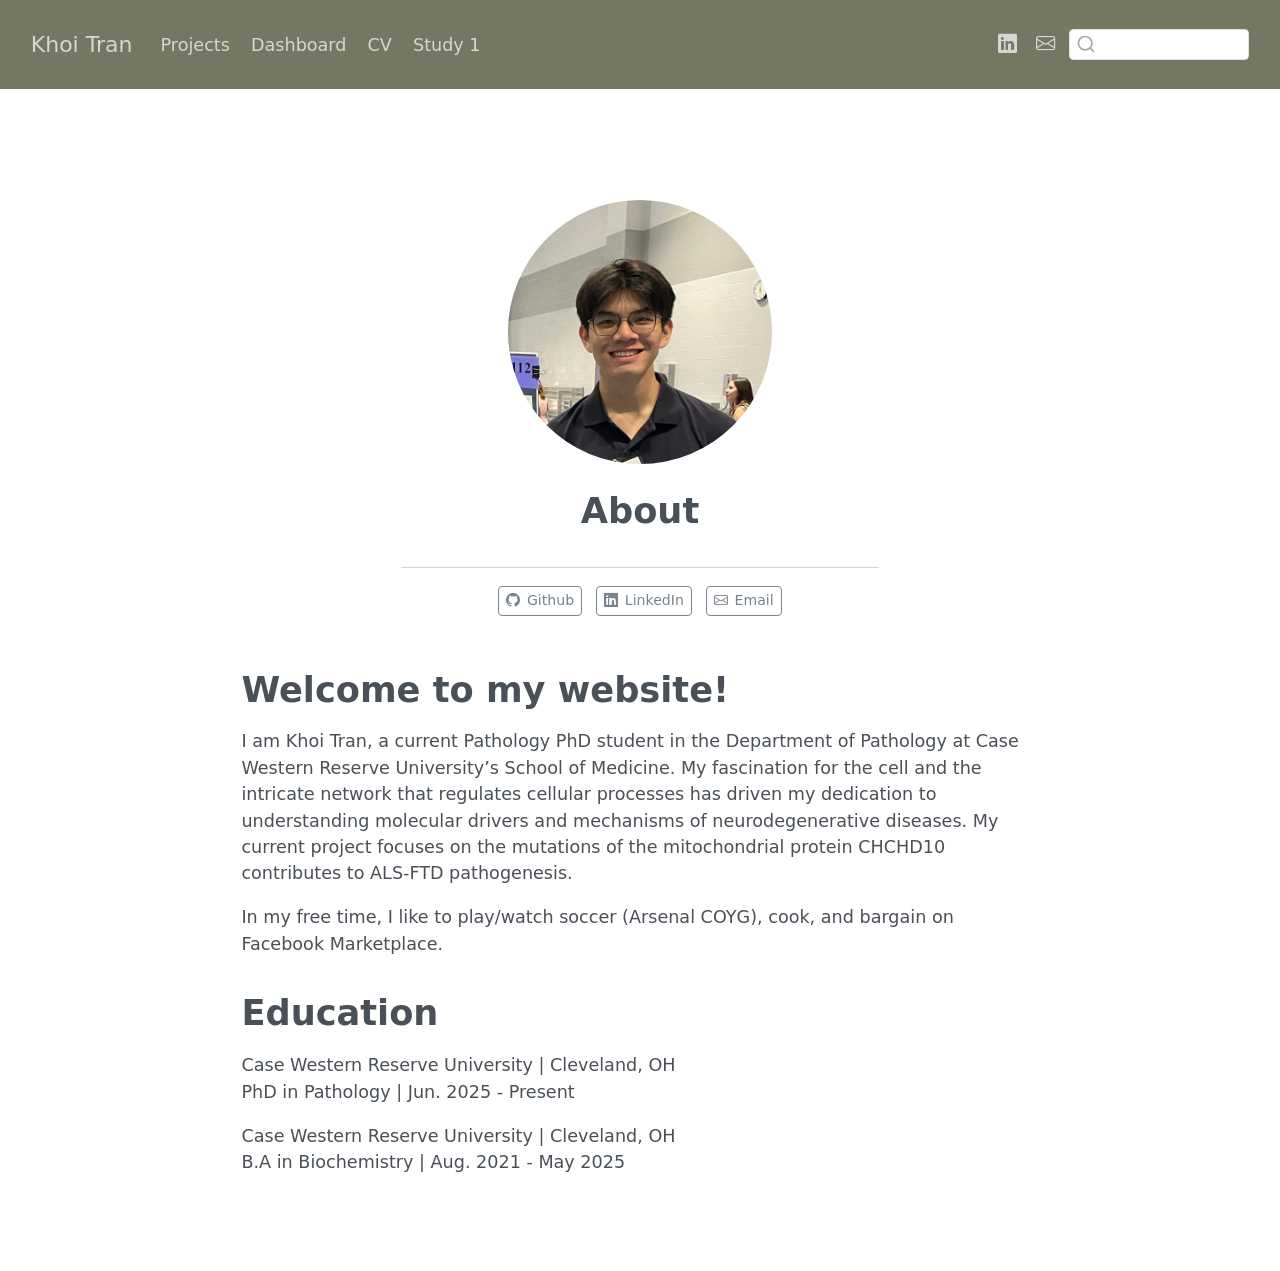
==== commit 2f34f9bf: "update" ====
--- a/docs/index.html
+++ b/docs/index.html
@@ -7,7 +7,7 @@
 <meta name="viewport" content="width=device-width, initial-scale=1.0, user-scalable=yes">
 
 
-<title>index – Khoi Tran</title>
+<title>About – Khoi Tran</title>
 <style>
 /* Default styles provided by pandoc.
 ** See https://pandoc.org/MANUAL.html#variables-for-html for config info.
@@ -29,34 +29,21 @@
 </style>
 
 
-<script src="../site_libs/quarto-nav/quarto-nav.js"></script>
-<script src="../site_libs/clipboard/clipboard.min.js"></script>
-<script src="../site_libs/quarto-search/autocomplete.umd.js"></script>
-<script src="../site_libs/quarto-search/fuse.min.js"></script>
-<script src="../site_libs/quarto-search/quarto-search.js"></script>
-<meta name="quarto:offset" content="../">
-<script src="../site_libs/quarto-html/quarto.js" type="module"></script>
-<script src="../site_libs/quarto-html/tabsets/tabsets.js" type="module"></script>
-<script src="../site_libs/quarto-html/popper.min.js"></script>
-<script src="../site_libs/quarto-html/tippy.umd.min.js"></script>
-<script src="../site_libs/quarto-html/anchor.min.js"></script>
-<link href="../site_libs/quarto-html/tippy.css" rel="stylesheet">
-<link href="../site_libs/quarto-html/quarto-syntax-highlighting-64a204ab8560d761af7679ceaba22944.css" rel="stylesheet" class="quarto-color-scheme" id="quarto-text-highlighting-styles">
-<link href="../site_libs/quarto-html/quarto-syntax-highlighting-dark-b85bc7c33db8c58e0ec93c3465666fed.css" rel="stylesheet" class="quarto-color-scheme quarto-color-alternate" id="quarto-text-highlighting-styles">
-<link href="../site_libs/quarto-html/quarto-syntax-highlighting-64a204ab8560d761af7679ceaba22944.css" rel="stylesheet" class="quarto-color-scheme-extra" id="quarto-text-highlighting-styles">
-<script src="../site_libs/bootstrap/bootstrap.min.js"></script>
-<link href="../site_libs/bootstrap/bootstrap-icons.css" rel="stylesheet">
-<link href="../site_libs/bootstrap/bootstrap-023e1f9169082f448eb598c346472d9b.min.css" rel="stylesheet" append-hash="true" class="quarto-color-scheme" id="quarto-bootstrap" data-mode="light">
-<link href="../site_libs/bootstrap/bootstrap-dark-023e1f9169082f448eb598c346472d9b.min.css" rel="stylesheet" append-hash="true" class="quarto-color-scheme quarto-color-alternate" id="quarto-bootstrap" data-mode="light">
-<link href="../site_libs/bootstrap/bootstrap-023e1f9169082f448eb598c346472d9b.min.css" rel="stylesheet" append-hash="true" class="quarto-color-scheme-extra" id="quarto-bootstrap" data-mode="light">
-<script src="../site_libs/quarto-dashboard/quarto-dashboard.js"></script>
-<script src="../site_libs/quarto-dashboard/stickythead.js"></script>
-
-
-
-<script src="../site_libs/quarto-dashboard/web-components.js" type="module"></script>
-<script src="../site_libs/quarto-dashboard/components.js"></script>
-
+<script src="site_libs/quarto-nav/quarto-nav.js"></script>
+<script src="site_libs/clipboard/clipboard.min.js"></script>
+<script src="site_libs/quarto-search/autocomplete.umd.js"></script>
+<script src="site_libs/quarto-search/fuse.min.js"></script>
+<script src="site_libs/quarto-search/quarto-search.js"></script>
+<meta name="quarto:offset" content="./">
+<script src="site_libs/quarto-html/quarto.js" type="module"></script>
+<script src="site_libs/quarto-html/tabsets/tabsets.js" type="module"></script>
+<script src="site_libs/quarto-html/popper.min.js"></script>
+<script src="site_libs/quarto-html/tippy.umd.min.js"></script>
+<link href="site_libs/quarto-html/tippy.css" rel="stylesheet">
+<link href="site_libs/quarto-html/quarto-syntax-highlighting-64a204ab8560d761af7679ceaba22944.css" rel="stylesheet" id="quarto-text-highlighting-styles">
+<script src="site_libs/bootstrap/bootstrap.min.js"></script>
+<link href="site_libs/bootstrap/bootstrap-icons.css" rel="stylesheet">
+<link href="site_libs/bootstrap/bootstrap-b6aa03cc295464a5fa7310b3382151e6.min.css" rel="stylesheet" append-hash="true" id="quarto-bootstrap" data-mode="light">
 <script id="quarto-search-options" type="application/json">{
   "location": "navbar",
   "copy-button": false,
@@ -83,33 +70,18 @@
     "search-label": "Search"
   }
 }</script>
-<style>
-  /* Smaller text in every text card (value boxes keep their size) */
-  .card:not(.bslib-value-box) .card-body p,
-  .card:not(.bslib-value-box) .card-body li {
-    font-size: 0.82rem;
-    line-height: 1.35;
-  }
-  /* Bold subheaders: card titles and tab labels */
-  .card-header,
-  .card-header .card-title,
-  .nav-tabs .nav-link {
-    font-weight: 700;
-  }
-</style>
 
 
 </head>
 
-<body class="quarto-dashboard nav-fixed dashboard-fill fullcontent quarto-light">
-
+<body class="nav-fixed fullcontent quarto-light">
 
 <div id="quarto-search-results"></div>
   <header id="quarto-header" class="headroom fixed-top">
     <nav class="navbar navbar-expand-lg " data-bs-theme="dark">
       <div class="navbar-container container-fluid">
       <div class="navbar-brand-container mx-auto">
-    <a class="navbar-brand" href="../index.html">
+    <a class="navbar-brand" href="./index.html">
     <span class="navbar-title">Khoi Tran</span>
     </a>
   </div>
@@ -120,16 +92,20 @@
           <div class="collapse navbar-collapse" id="navbarCollapse">
             <ul class="navbar-nav navbar-nav-scroll me-auto">
   <li class="nav-item">
-    <a class="nav-link" href="../projects/index.html"> 
+    <a class="nav-link" href="./projects/index.html"> 
 <span class="menu-text">Projects</span></a>
   </li>  
   <li class="nav-item">
-    <a class="nav-link active" href="../dashboard/index.html" aria-current="page"> 
+    <a class="nav-link" href="./dashboard/index.html"> 
 <span class="menu-text">Dashboard</span></a>
   </li>  
   <li class="nav-item">
-    <a class="nav-link" href="../cv/index.html"> 
+    <a class="nav-link" href="./cv/index.html"> 
 <span class="menu-text">CV</span></a>
+  </li>  
+  <li class="nav-item">
+    <a class="nav-link" href="./dashboard/index.html"> 
+<span class="menu-text">Study 1</span></a>
   </li>  
 </ul>
             <ul class="navbar-nav navbar-nav-scroll ms-auto">
@@ -139,7124 +115,73 @@
 <span class="menu-text"></span></a>
   </li>  
   <li class="nav-item compact">
-    <a class="nav-link" href="../kdt50@case.edu"> <i class="bi bi-envelope" role="img" aria-label="email">
+    <a class="nav-link" href="./kdt50@case.edu"> <i class="bi bi-envelope" role="img" aria-label="email">
 </i> 
 <span class="menu-text"></span></a>
   </li>  
 </ul>
-          <div class="quarto-dashboard-links"><a class="quarto-dashboard-link" href="https://github.com/YOUR-USERNAME/YOUR-REPO" aria-label="GitHub repository for this dashboard"><i class="bi bi-github"></i></a></div></div> <!-- /navcollapse -->
+          </div> <!-- /navcollapse -->
             <div class="quarto-navbar-tools">
 </div>
       </div> <!-- /container-fluid -->
     </nav>
-<header id="quarto-dashboard-header">
-<nav class="navbar navbar-expand-md slim" data-bs-theme="dark">
-  <div class="navbar-container container-fluid">
-    <button class="navbar-toggler" type="button" data-bs-toggle="collapse" data-bs-target="#dashboard-collapse" aria-controls="dashboard-collapse" aria-expanded="false" aria-label="Toggle navigation">
-      <span class="navbar-toggler-icon"></span>
-    </button>    
-
-
-    <div class="navbar-brand-container">
-
-
-      <div class="navbar-title">
-        <div class="navbar-title-text"><a href="#">Dashboard</a></div>
-        
-        
-      </div>
-    </div>
-<div id="dashboard-collapse" class="navbar-collapse collapse"><ul class="navbar-nav navbar-nav-scroll me-auto" role="tablist"><li class="nav-item" role="presentation"><a id="tab-overview" class="nav-link active" data-bs-toggle="tab" role="tab" data-bs-target="#overview" data-scrolling="false" href="#overview" aria-controls="overview" aria-selected="true"><span class="nav-link-text">Overview</span></a></li><li class="nav-item" role="presentation"><a id="tab-analysis-a" class="nav-link" data-bs-toggle="tab" role="tab" data-bs-target="#analysis-a" data-scrolling="false" href="#analysis-a" aria-controls="analysis-a" aria-selected="false"><span class="nav-link-text">Analysis A</span></a></li><li class="nav-item" role="presentation"><a id="tab-analysis-b" class="nav-link" data-bs-toggle="tab" role="tab" data-bs-target="#analysis-b" data-scrolling="false" href="#analysis-b" aria-controls="analysis-b" aria-selected="false"><span class="nav-link-text">Analysis B</span></a></li><li class="nav-item" role="presentation"><a id="tab-analysis-c" class="nav-link" data-bs-toggle="tab" role="tab" data-bs-target="#analysis-c" data-scrolling="false" href="#analysis-c" aria-controls="analysis-c" aria-selected="false"><span class="nav-link-text">Analysis C</span></a></li><li class="nav-item" role="presentation"><a id="tab-analysis-d" class="nav-link" data-bs-toggle="tab" role="tab" data-bs-target="#analysis-d" data-scrolling="false" href="#analysis-d" aria-controls="analysis-d" aria-selected="false"><span class="nav-link-text">Analysis D</span></a></li><li class="nav-item" role="presentation"><a id="tab-codebook" class="nav-link" data-bs-toggle="tab" role="tab" data-bs-target="#codebook" data-scrolling="false" href="#codebook" aria-controls="codebook" aria-selected="false"><span class="nav-link-text">Codebook</span></a></li></ul></div></div>
-</nav>
-</header></header>
+</header>
 <!-- content -->
-<div id="quarto-content" class="quarto-container page-layout-custom page-navbar quarto-dashboard-content bslib-gap-spacing html-fill-container bslib-page-fill quarto-dashboard-pages">
+<div id="quarto-content" class="quarto-container page-columns page-rows-contents page-layout-article page-navbar">
 <!-- sidebar -->
 <!-- margin-sidebar -->
+    
 <!-- main -->
-
-<div class="bslib-grid-item html-fill-item tab-content bslib-grid" data-layout="fill" style="display: grid; grid-template-rows: minmax(3em, 1fr); grid-auto-columns: minmax(0, 1fr);">
-<div id="overview" class="dashboard-page tab-pane show active html-fill-item html-fill-container" data-orientation="rows" aria-labelledby="tab-overview">
-<div class="html-fill-item html-fill-container bslib-grid" style="display: grid; grid-template-rows: minmax(3em, 45fr) minmax(3em, 60fr); grid-auto-columns: minmax(0, 1fr);">
-<div class="html-fill-item html-fill-container bslib-grid" style="display: grid; grid-template-columns: minmax(3em, 1fr) minmax(3em, 1fr) minmax(3em, 1fr) minmax(3em, 1fr) minmax(3em, 1fr);
-grid-auto-rows: minmax(0, 1fr);">
-<div class="card valuebox cell html-fill-item html-fill-container bslib-card bslib-value-box bg-white showcase-left-center" data-bslib-card-init="" data-require-bs-caller="card()">
-<div class="card-body html-fill-item html-fill-container">
-<div data-icon="people-fill" class="html-fill-item html-fill-container value-box-grid">
-<div class="value-box-showcase html-fill-item html-fill-container">
-
-<i class="bi bi-people-fill"></i></div>
-<div class="value-box-area">
-<p class="value-box-title">
-Adults analyzed (age 21-79)
-</p>
-<p class="value-box-value">
-7,853
-</p>
+<main class="content" id="quarto-document-content">
+
+
+
+
+<div class="quarto-about-jolla">
+  <img src="img/profile_pic.jpg" class="about-image
+  round " style="height: 15em; width: 15em;">
+ <header id="title-block-header" class="quarto-title-block default">
+<div class="quarto-title">
+<h1 class="title">About</h1>
+</div>
+<div class="quarto-title-meta">
+  </div>
+</header><div id="about-block">
+</div> 
+  <hr class="about-sep">
+   <div class="about-links">
+  <a href="https://github.com/ktrann29" class="about-link" rel="" target="">
+    <i class="bi bi-github"></i>
+     <span class="about-link-text">Github</span>
+  </a>
+  <a href="https://www.linkedin.com/in/khoitran29/" class="about-link" rel="" target="">
+    <i class="bi bi-linkedin"></i>
+     <span class="about-link-text">LinkedIn</span>
+  </a>
+  <a href="mailto:kdt50@case.edu" class="about-link" rel="" target="">
+    <i class="bi bi-envelope"></i>
+     <span class="about-link-text">Email</span>
+  </a>
 </div>
 </div>
-</div>
-<script data-bslib-card-init="">bslib.Card.initializeAllCards();</script></div><div class="card valuebox cell html-fill-item html-fill-container bslib-card bslib-value-box bg-white showcase-left-center" data-bslib-card-init="" data-require-bs-caller="card()">
-<div class="card-body html-fill-item html-fill-container">
-<div data-icon="capsule" class="html-fill-item html-fill-container value-box-grid">
-<div class="value-box-showcase html-fill-item html-fill-container">
-
-<i class="bi bi-capsule"></i></div>
-<div class="value-box-area">
-<p class="value-box-title">
-A: median LDL difference (mg/dL)
-</p>
-<p class="value-box-value">
-2.5
-</p>
-</div>
-</div>
-</div>
-<script data-bslib-card-init="">bslib.Card.initializeAllCards();</script></div><div class="card valuebox cell html-fill-item html-fill-container bslib-card bslib-value-box bg-white showcase-left-center" data-bslib-card-init="" data-require-bs-caller="card()">
-<div class="card-body html-fill-item html-fill-container">
-<div data-icon="gender-ambiguous" class="html-fill-item html-fill-container value-box-grid">
-<div class="value-box-showcase html-fill-item html-fill-container">
-
-<i class="bi bi-gender-ambiguous"></i></div>
-<div class="value-box-area">
-<p class="value-box-title">
-B: glucose difference, male - female (mg/dL)
-</p>
-<p class="value-box-value">
-2.7
-</p>
-</div>
-</div>
-</div>
-<script data-bslib-card-init="">bslib.Card.initializeAllCards();</script></div><div class="card valuebox cell html-fill-item html-fill-container bslib-card bslib-value-box bg-white showcase-left-center" data-bslib-card-init="" data-require-bs-caller="card()">
-<div class="card-body html-fill-item html-fill-container">
-<div data-icon="cup-straw" class="html-fill-item html-fill-container value-box-grid">
-<div class="value-box-showcase html-fill-item html-fill-container">
-
-<i class="bi bi-cup-straw"></i></div>
-<div class="value-box-area">
-<p class="value-box-title">
-C: ANOVA p-value
-</p>
-<p class="value-box-value">
-0.017
-</p>
-</div>
-</div>
-</div>
-<script data-bslib-card-init="">bslib.Card.initializeAllCards();</script></div><div class="card valuebox cell html-fill-item html-fill-container bslib-card bslib-value-box bg-white showcase-left-center" data-bslib-card-init="" data-require-bs-caller="card()">
-<div class="card-body html-fill-item html-fill-container">
-<div data-icon="eye-fill" class="html-fill-item html-fill-container value-box-grid">
-<div class="value-box-showcase html-fill-item html-fill-container">
-
-<i class="bi bi-eye-fill"></i></div>
-<div class="value-box-area">
-<p class="value-box-title">
-D: relative risk, male / female
-</p>
-<p class="value-box-value">
-0.87
-</p>
-</div>
-</div>
-</div>
-<script data-bslib-card-init="">bslib.Card.initializeAllCards();</script></div>
-</div>
-<div class="html-fill-item html-fill-container bslib-grid" style="display: grid; grid-template-columns: minmax(3em, 60fr) minmax(3em, 40fr);
-grid-auto-rows: minmax(0, 1fr);">
-<div class="html-fill-item html-fill-container bslib-grid" style="display: grid; grid-template-rows: minmax(3em, 1fr); grid-auto-columns: minmax(0, 1fr);">
-<div class="card cell html-fill-item html-fill-container bslib-card" data-title="Results at a glance" data-bslib-card-init="" data-require-bs-caller="card()" data-full-screen="false">
-<div class="card-header"><div class="card-title"><span style="display: inline">
-Results at a glance
-</span></div></div>
-<div class="card-body html-fill-item html-fill-container">
-<div class="cell-output-display html-fill-item html-fill-container">
-<div id="injljmkggz" style="padding-left:0px;padding-right:0px;padding-top:10px;padding-bottom:10px;overflow-x:auto;overflow-y:auto;width:auto;height:auto;" class="html-fill-item html-fill-container">
-<style>#injljmkggz table {
-  font-family: system-ui, 'Segoe UI', Roboto, Helvetica, Arial, sans-serif, 'Apple Color Emoji', 'Segoe UI Emoji', 'Segoe UI Symbol', 'Noto Color Emoji';
-  -webkit-font-smoothing: antialiased;
-  -moz-osx-font-smoothing: grayscale;
-}
-
-#injljmkggz thead, #injljmkggz tbody, #injljmkggz tfoot, #injljmkggz tr, #injljmkggz td, #injljmkggz th {
-  border-style: none;
-}
-
-#injljmkggz p {
-  margin: 0;
-  padding: 0;
-}
-
-#injljmkggz .gt_table {
-  display: table;
-  border-collapse: collapse;
-  line-height: normal;
-  margin-left: auto;
-  margin-right: auto;
-  color: #333333;
-  font-size: 12px;
-  font-weight: normal;
-  font-style: normal;
-  background-color: #FFFFFF;
-  width: auto;
-  border-top-style: solid;
-  border-top-width: 2px;
-  border-top-color: #A8A8A8;
-  border-right-style: none;
-  border-right-width: 2px;
-  border-right-color: #D3D3D3;
-  border-bottom-style: solid;
-  border-bottom-width: 2px;
-  border-bottom-color: #A8A8A8;
-  border-left-style: none;
-  border-left-width: 2px;
-  border-left-color: #D3D3D3;
-}
-
-#injljmkggz .gt_caption {
-  padding-top: 4px;
-  padding-bottom: 4px;
-}
-
-#injljmkggz .gt_title {
-  color: #333333;
-  font-size: 125%;
-  font-weight: initial;
-  padding-top: 4px;
-  padding-bottom: 4px;
-  padding-left: 5px;
-  padding-right: 5px;
-  border-bottom-color: #FFFFFF;
-  border-bottom-width: 0;
-}
-
-#injljmkggz .gt_subtitle {
-  color: #333333;
-  font-size: 85%;
-  font-weight: initial;
-  padding-top: 3px;
-  padding-bottom: 5px;
-  padding-left: 5px;
-  padding-right: 5px;
-  border-top-color: #FFFFFF;
-  border-top-width: 0;
-}
-
-#injljmkggz .gt_heading {
-  background-color: #FFFFFF;
-  text-align: center;
-  border-bottom-color: #FFFFFF;
-  border-left-style: none;
-  border-left-width: 1px;
-  border-left-color: #D3D3D3;
-  border-right-style: none;
-  border-right-width: 1px;
-  border-right-color: #D3D3D3;
-}
-
-#injljmkggz .gt_bottom_border {
-  border-bottom-style: solid;
-  border-bottom-width: 2px;
-  border-bottom-color: #D3D3D3;
-}
-
-#injljmkggz .gt_col_headings {
-  border-top-style: solid;
-  border-top-width: 2px;
-  border-top-color: #D3D3D3;
-  border-bottom-style: solid;
-  border-bottom-width: 2px;
-  border-bottom-color: #D3D3D3;
-  border-left-style: none;
-  border-left-width: 1px;
-  border-left-color: #D3D3D3;
-  border-right-style: none;
-  border-right-width: 1px;
-  border-right-color: #D3D3D3;
-}
-
-#injljmkggz .gt_col_heading {
-  color: #333333;
-  background-color: #FFFFFF;
-  font-size: 100%;
-  font-weight: normal;
-  text-transform: inherit;
-  border-left-style: none;
-  border-left-width: 1px;
-  border-left-color: #D3D3D3;
-  border-right-style: none;
-  border-right-width: 1px;
-  border-right-color: #D3D3D3;
-  vertical-align: bottom;
-  padding-top: 5px;
-  padding-bottom: 6px;
-  padding-left: 5px;
-  padding-right: 5px;
-  overflow-x: hidden;
-}
-
-#injljmkggz .gt_column_spanner_outer {
-  color: #333333;
-  background-color: #FFFFFF;
-  font-size: 100%;
-  font-weight: normal;
-  text-transform: inherit;
-  padding-top: 0;
-  padding-bottom: 0;
-  padding-left: 4px;
-  padding-right: 4px;
-}
-
-#injljmkggz .gt_column_spanner_outer:first-child {
-  padding-left: 0;
-}
-
-#injljmkggz .gt_column_spanner_outer:last-child {
-  padding-right: 0;
-}
-
-#injljmkggz .gt_column_spanner {
-  border-bottom-style: solid;
-  border-bottom-width: 2px;
-  border-bottom-color: #D3D3D3;
-  vertical-align: bottom;
-  padding-top: 5px;
-  padding-bottom: 5px;
-  overflow-x: hidden;
-  display: inline-block;
-  width: 100%;
-}
-
-#injljmkggz .gt_spanner_row {
-  border-bottom-style: hidden;
-}
-
-#injljmkggz .gt_group_heading {
-  padding-top: 8px;
-  padding-bottom: 8px;
-  padding-left: 5px;
-  padding-right: 5px;
-  color: #333333;
-  background-color: #FFFFFF;
-  font-size: 100%;
-  font-weight: initial;
-  text-transform: inherit;
-  border-top-style: solid;
-  border-top-width: 2px;
-  border-top-color: #D3D3D3;
-  border-bottom-style: solid;
-  border-bottom-width: 2px;
-  border-bottom-color: #D3D3D3;
-  border-left-style: none;
-  border-left-width: 1px;
-  border-left-color: #D3D3D3;
-  border-right-style: none;
-  border-right-width: 1px;
-  border-right-color: #D3D3D3;
-  vertical-align: middle;
-  text-align: left;
-}
-
-#injljmkggz .gt_empty_group_heading {
-  padding: 0.5px;
-  color: #333333;
-  background-color: #FFFFFF;
-  font-size: 100%;
-  font-weight: initial;
-  border-top-style: solid;
-  border-top-width: 2px;
-  border-top-color: #D3D3D3;
-  border-bottom-style: solid;
-  border-bottom-width: 2px;
-  border-bottom-color: #D3D3D3;
-  vertical-align: middle;
-}
-
-#injljmkggz .gt_from_md > :first-child {
-  margin-top: 0;
-}
-
-#injljmkggz .gt_from_md > :last-child {
-  margin-bottom: 0;
-}
-
-#injljmkggz .gt_row {
-  padding-top: 4px;
-  padding-bottom: 4px;
-  padding-left: 5px;
-  padding-right: 5px;
-  margin: 10px;
-  border-top-style: solid;
-  border-top-width: 1px;
-  border-top-color: #D3D3D3;
-  border-left-style: none;
-  border-left-width: 1px;
-  border-left-color: #D3D3D3;
-  border-right-style: none;
-  border-right-width: 1px;
-  border-right-color: #D3D3D3;
-  vertical-align: middle;
-  overflow-x: hidden;
-}
-
-#injljmkggz .gt_stub {
-  color: #333333;
-  background-color: #FFFFFF;
-  font-size: 100%;
-  font-weight: initial;
-  text-transform: inherit;
-  border-right-style: solid;
-  border-right-width: 2px;
-  border-right-color: #D3D3D3;
-  padding-left: 5px;
-  padding-right: 5px;
-}
-
-#injljmkggz .gt_stub_row_group {
-  color: #333333;
-  background-color: #FFFFFF;
-  font-size: 100%;
-  font-weight: initial;
-  text-transform: inherit;
-  border-right-style: solid;
-  border-right-width: 2px;
-  border-right-color: #D3D3D3;
-  padding-left: 5px;
-  padding-right: 5px;
-  vertical-align: top;
-}
-
-#injljmkggz .gt_row_group_first td {
-  border-top-width: 2px;
-}
-
-#injljmkggz .gt_row_group_first th {
-  border-top-width: 2px;
-}
-
-#injljmkggz .gt_summary_row {
-  color: #333333;
-  background-color: #FFFFFF;
-  text-transform: inherit;
-  padding-top: 8px;
-  padding-bottom: 8px;
-  padding-left: 5px;
-  padding-right: 5px;
-}
-
-#injljmkggz .gt_first_summary_row {
-  border-top-style: solid;
-  border-top-color: #D3D3D3;
-}
-
-#injljmkggz .gt_first_summary_row.thick {
-  border-top-width: 2px;
-}
-
-#injljmkggz .gt_last_summary_row {
-  padding-top: 8px;
-  padding-bottom: 8px;
-  padding-left: 5px;
-  padding-right: 5px;
-  border-bottom-style: solid;
-  border-bottom-width: 2px;
-  border-bottom-color: #D3D3D3;
-}
-
-#injljmkggz .gt_grand_summary_row {
-  color: #333333;
-  background-color: #FFFFFF;
-  text-transform: inherit;
-  padding-top: 8px;
-  padding-bottom: 8px;
-  padding-left: 5px;
-  padding-right: 5px;
-}
-
-#injljmkggz .gt_first_grand_summary_row {
-  padding-top: 8px;
-  padding-bottom: 8px;
-  padding-left: 5px;
-  padding-right: 5px;
-  border-top-style: double;
-  border-top-width: 6px;
-  border-top-color: #D3D3D3;
-}
-
-#injljmkggz .gt_last_grand_summary_row_top {
-  padding-top: 8px;
-  padding-bottom: 8px;
-  padding-left: 5px;
-  padding-right: 5px;
-  border-bottom-style: double;
-  border-bottom-width: 6px;
-  border-bottom-color: #D3D3D3;
-}
-
-#injljmkggz .gt_striped {
-  background-color: rgba(128, 128, 128, 0.05);
-}
-
-#injljmkggz .gt_table_body {
-  border-top-style: solid;
-  border-top-width: 2px;
-  border-top-color: #D3D3D3;
-  border-bottom-style: solid;
-  border-bottom-width: 2px;
-  border-bottom-color: #D3D3D3;
-}
-
-#injljmkggz .gt_footnotes {
-  color: #333333;
-  background-color: #FFFFFF;
-  border-bottom-style: none;
-  border-bottom-width: 2px;
-  border-bottom-color: #D3D3D3;
-  border-left-style: none;
-  border-left-width: 2px;
-  border-left-color: #D3D3D3;
-  border-right-style: none;
-  border-right-width: 2px;
-  border-right-color: #D3D3D3;
-}
-
-#injljmkggz .gt_footnote {
-  margin: 0px;
-  font-size: 90%;
-  padding-top: 4px;
-  padding-bottom: 4px;
-  padding-left: 5px;
-  padding-right: 5px;
-}
-
-#injljmkggz .gt_sourcenotes {
-  color: #333333;
-  background-color: #FFFFFF;
-  border-bottom-style: none;
-  border-bottom-width: 2px;
-  border-bottom-color: #D3D3D3;
-  border-left-style: none;
-  border-left-width: 2px;
-  border-left-color: #D3D3D3;
-  border-right-style: none;
-  border-right-width: 2px;
-  border-right-color: #D3D3D3;
-}
-
-#injljmkggz .gt_sourcenote {
-  font-size: 90%;
-  padding-top: 4px;
-  padding-bottom: 4px;
-  padding-left: 5px;
-  padding-right: 5px;
-}
-
-#injljmkggz .gt_left {
-  text-align: left;
-}
-
-#injljmkggz .gt_center {
-  text-align: center;
-}
-
-#injljmkggz .gt_right {
-  text-align: right;
-  font-variant-numeric: tabular-nums;
-}
-
-#injljmkggz .gt_font_normal {
-  font-weight: normal;
-}
-
-#injljmkggz .gt_font_bold {
-  font-weight: bold;
-}
-
-#injljmkggz .gt_font_italic {
-  font-style: italic;
-}
-
-#injljmkggz .gt_super {
-  font-size: 65%;
-}
-
-#injljmkggz .gt_footnote_marks {
-  font-size: 75%;
-  vertical-align: 0.4em;
-  position: initial;
-}
-
-#injljmkggz .gt_asterisk {
-  font-size: 100%;
-  vertical-align: 0;
-}
-
-#injljmkggz .gt_indent_1 {
-  text-indent: 5px;
-}
-
-#injljmkggz .gt_indent_2 {
-  text-indent: 10px;
-}
-
-#injljmkggz .gt_indent_3 {
-  text-indent: 15px;
-}
-
-#injljmkggz .gt_indent_4 {
-  text-indent: 20px;
-}
-
-#injljmkggz .gt_indent_5 {
-  text-indent: 25px;
-}
-
-#injljmkggz .katex-display {
-  display: inline-flex !important;
-  margin-bottom: 0.75em !important;
-}
-
-#injljmkggz div.Reactable > div.rt-table > div.rt-thead > div.rt-tr.rt-tr-group-header > div.rt-th-group:after {
-  height: 0px !important;
-}
-</style>
-
-<table class="gt_table caption-top table table-sm table-striped small" data-quarto-bootstrap="false">
-<thead>
-<tr class="gt_col_headings header">
-<th id="analysis" class="gt_col_heading gt_columns_bottom_border gt_center" data-quarto-table-cell-role="th" scope="col">Analysis</th>
-<th id="question" class="gt_col_heading gt_columns_bottom_border gt_left" data-quarto-table-cell-role="th" scope="col">Research question</th>
-<th id="method" class="gt_col_heading gt_columns_bottom_border gt_left" data-quarto-table-cell-role="th" scope="col">Method</th>
-<th id="n" class="gt_col_heading gt_columns_bottom_border gt_center" data-quarto-table-cell-role="th" scope="col">n</th>
-<th id="result" class="gt_col_heading gt_columns_bottom_border gt_left" data-quarto-table-cell-role="th" scope="col">Key result</th>
-<th id="conclusion" class="gt_col_heading gt_columns_bottom_border gt_left" data-quarto-table-cell-role="th" scope="col">Conclusion</th>
-</tr>
-</thead>
-<tbody class="gt_table_body">
-<tr class="odd">
-<td class="gt_row gt_center" headers="analysis">A</td>
-<td class="gt_row gt_left" headers="question">Among diabetics on pills, does reported LDL differ from the doctor's recommended LDL?</td>
-<td class="gt_row gt_left" headers="method">Paired samples: bootstrap of the median difference</td>
-<td class="gt_row gt_center" headers="n">76</td>
-<td class="gt_row gt_left" headers="result">Median difference (reported - recommended) = 2.5 (90% CI 0.0 to 10.0) mg/dL</td>
-<td class="gt_row gt_left" headers="conclusion">No difference between reported and recommended LDL</td>
-</tr>
-<tr class="even">
-<td class="gt_row gt_center" headers="analysis">B</td>
-<td class="gt_row gt_left" headers="question">Do non-diabetic men have higher fasting glucose than women?</td>
-<td class="gt_row gt_left" headers="method">Two independent samples: Welch t-test</td>
-<td class="gt_row gt_center" headers="n">2,997</td>
-<td class="gt_row gt_left" headers="result">Mean difference (Male - Female) = 2.71 (90% CI 1.52 to 3.90) mg/dL</td>
-<td class="gt_row gt_left" headers="conclusion">Men have significantly higher fasting glucose</td>
-</tr>
-<tr class="odd">
-<td class="gt_row gt_center" headers="analysis">C</td>
-<td class="gt_row gt_left" headers="question">Does alcohol-use frequency affect fasting glucose in non-diabetic adults?</td>
-<td class="gt_row gt_left" headers="method">Four independent samples: one-way ANOVA + Tukey HSD</td>
-<td class="gt_row gt_center" headers="n">1,459</td>
-<td class="gt_row gt_left" headers="result">ANOVA F(3, 1455) = 3.41, p = 0.017; 2 of 6 Tukey pairs significant</td>
-<td class="gt_row gt_left" headers="conclusion">Groups differ; significant pairs: Social drinker-Nondrinker; Heavy drinker-Nondrinker</td>
-</tr>
-<tr class="even">
-<td class="gt_row gt_center" headers="analysis">D</td>
-<td class="gt_row gt_left" headers="question">Is retinopathy (severe diabetes) more common in diabetic men than women?</td>
-<td class="gt_row gt_left" headers="method">2 x 2 table: relative risk, odds ratio, risk difference</td>
-<td class="gt_row gt_center" headers="n">1,175</td>
-<td class="gt_row gt_left" headers="result">Relative risk (Male / Female) = 0.87 (90% CI 0.71 to 1.05)</td>
-<td class="gt_row gt_left" headers="conclusion">No significant sex difference in retinopathy</td>
-</tr>
-</tbody><tfoot>
-<tr class="gt_sourcenotes odd">
-<td colspan="6" class="gt_sourcenote">All intervals are 90% CIs.</td>
-</tr>
-</tfoot>
-
-</table>
-
-</div>
-</div>
-</div>
-<bslib-tooltip placement="auto" bsoptions="[]" data-require-bs-version="5" data-require-bs-caller="tooltip()">
-    <template>Expand</template>
-    <span class="bslib-full-screen-enter badge rounded-pill">
-        <svg xmlns="http://www.w3.org/2000/svg" viewbox="0 0 24 24" style="height:1em;width:1em;" aria-hidden="true" role="img"><path d="M20 5C20 4.4 19.6 4 19 4H13C12.4 4 12 3.6 12 3C12 2.4 12.4 2 13 2H21C21.6 2 22 2.4 22 3V11C22 11.6 21.6 12 21 12C20.4 12 20 11.6 20 11V5ZM4 19C4 19.6 4.4 20 5 20H11C11.6 20 12 20.4 12 21C12 21.6 11.6 22 11 22H3C2.4 22 2 21.6 2 21V13C2 12.4 2.4 12 3 12C3.6 12 4 12.4 4 13V19Z"></path></svg>
-    </span>
-</bslib-tooltip><script data-bslib-card-init="">bslib.Card.initializeAllCards();</script></div>
-</div><div class="card tabset html-fill-item html-fill-container bslib-card" data-bslib-card-init="" data-require-bs-caller="card()" data-full-screen="false">
-<div class="card-header dashboard-card-no-title bslib-navs-card-title">
-
-<ul class="nav nav-tabs card-header-tabs" role="tablist" data-tabsetid="card-tabset-7"><li class="nav-item" role="presentation"><a href="#card-tabset-7-1" role="tab" data-toggle="tab" data-bs-toggle="tab" data-value="About this dashboard" aria-selected="true" class="nav-link active">About this dashboard</a></li><li class="nav-item" role="presentation"><a href="#card-tabset-7-2" role="tab" data-toggle="tab" data-bs-toggle="tab" data-value="Sample size by analysis" aria-selected="false" class="nav-link">Sample size by analysis</a></li></ul></div>
-
-
-<div class="tab-content html-fill-item html-fill-container" data-tabset-id="card-tabset-7"><div class="tab-pane active show html-fill-item html-fill-container" role="tabpanel" id="card-tabset-7-1"><div class="card-body html-fill-item html-fill-container" data-title="About this dashboard">
-<p><strong>Questions.</strong> Using NHANES data on U.S. adults aged 21-79, this dashboard walks through four analyses:</p>
-<ul>
-<li><strong>A.</strong> Among diabetics on pills, does reported LDL differ from the LDL goal their doctor recommended?</li>
-<li><strong>B.</strong> Do non-diabetic men have higher fasting glucose than women?</li>
-<li><strong>C.</strong> Does alcohol-use frequency affect fasting glucose?</li>
-<li><strong>D.</strong> Is retinopathy (a marker of severe diabetes) more common in diabetic men than women?</li>
-</ul>
-<p><strong>How to use it.</strong> Start with the headline numbers and the results table. Each <em>Analysis</em> page follows the same path: <em>Research question</em>, <em>About the data</em>, <em>Analysis</em>, and <em>Conclusion</em>. The <em>Codebook</em> page documents every variable and the sample flow.</p>
-<p><strong>Data.</strong> NHANES 2017-March 2020 pre-pandemic files (P_DEMO, P_DIQ, P_GLU, P_ALQ). Dashboard last rendered 2026-09-30 13:16 EDT.</p>
-</div></div><div class="tab-pane html-fill-item html-fill-container" role="tabpanel" id="card-tabset-7-2"><div class="card-body html-fill-item html-fill-container" data-title="Sample size by analysis">
-<div class="cell-output-display html-fill-item html-fill-container">
-<img src="index_files/figure-html/unnamed-chunk-7-1.png" class="img-fluid quarto-dashboard-img-contain" alt="Bar chart of the number of adults included in each of the four analyses.">
-</div>
-</div></div></div><bslib-tooltip placement="auto" bsoptions="[]" data-require-bs-version="5" data-require-bs-caller="tooltip()">
-    <template>Expand</template>
-    <span class="bslib-full-screen-enter badge rounded-pill">
-        <svg xmlns="http://www.w3.org/2000/svg" viewbox="0 0 24 24" style="height:1em;width:1em;" aria-hidden="true" role="img"><path d="M20 5C20 4.4 19.6 4 19 4H13C12.4 4 12 3.6 12 3C12 2.4 12.4 2 13 2H21C21.6 2 22 2.4 22 3V11C22 11.6 21.6 12 21 12C20.4 12 20 11.6 20 11V5ZM4 19C4 19.6 4.4 20 5 20H11C11.6 20 12 20.4 12 21C12 21.6 11.6 22 11 22H3C2.4 22 2 21.6 2 21V13C2 12.4 2.4 12 3 12C3.6 12 4 12.4 4 13V19Z"></path></svg>
-    </span>
-</bslib-tooltip><script data-bslib-card-init="">bslib.Card.initializeAllCards();</script></div>
-</div>
-</div>
-</div>
-<div id="analysis-a" class="dashboard-page tab-pane grid-skip html-fill-item html-fill-container" data-orientation="columns" aria-labelledby="tab-analysis-a">
-<div class="html-fill-item html-fill-container bslib-grid" style="display: grid; grid-template-columns: minmax(3em, 50fr) minmax(3em, 50fr);
-grid-auto-rows: minmax(0, 1fr);">
-<div class="html-fill-item html-fill-container bslib-grid" style="display: grid; grid-template-rows: minmax(3em, 30fr) minmax(3em, 70fr); grid-auto-columns: minmax(0, 1fr);">
-<div class="html-fill-item html-fill-container bslib-grid" style="display: grid; grid-template-columns: minmax(3em, 1fr);
-grid-auto-rows: minmax(0, 1fr);">
-<div class="card html-fill-item html-fill-container bslib-card" data-title="Research question" data-bslib-card-init="" data-require-bs-caller="card()" data-full-screen="false">
-<div class="card-header"><div class="card-title"><span style="display: inline">
-Research question
-</span></div></div>
-<div class="card-body html-fill-item html-fill-container">
-<em>Among diabetics who take diabetic pills, is there a difference between their reported LDL cholesterol and the LDL goal their doctor recommended?</em>
-<p>Diabetic pills control blood sugar and may also influence other clinical measures such as LDL, which tends to be elevated in diabetes. The question is whether <strong>reported LDL differs from the doctor’s recommended LDL</strong> in this group.</p>
-<p><strong>Design:</strong> paired samples (each person has one reported and one recommended value).</p>
-</div>
-<bslib-tooltip placement="auto" bsoptions="[]" data-require-bs-version="5" data-require-bs-caller="tooltip()">
-    <template>Expand</template>
-    <span class="bslib-full-screen-enter badge rounded-pill">
-        <svg xmlns="http://www.w3.org/2000/svg" viewbox="0 0 24 24" style="height:1em;width:1em;" aria-hidden="true" role="img"><path d="M20 5C20 4.4 19.6 4 19 4H13C12.4 4 12 3.6 12 3C12 2.4 12.4 2 13 2H21C21.6 2 22 2.4 22 3V11C22 11.6 21.6 12 21 12C20.4 12 20 11.6 20 11V5ZM4 19C4 19.6 4.4 20 5 20H11C11.6 20 12 20.4 12 21C12 21.6 11.6 22 11 22H3C2.4 22 2 21.6 2 21V13C2 12.4 2.4 12 3 12C3.6 12 4 12.4 4 13V19Z"></path></svg>
-    </span>
-</bslib-tooltip><script data-bslib-card-init="">bslib.Card.initializeAllCards();</script></div>
-</div>
-<div class="card tabset html-fill-item html-fill-container bslib-card" data-bslib-card-init="" data-require-bs-caller="card()" data-full-screen="false">
-<div class="card-header dashboard-card-no-title bslib-navs-card-title">
-
-<ul class="nav nav-tabs card-header-tabs" role="tablist" data-tabsetid="card-tabset-9"><li class="nav-item" role="presentation"><a href="#card-tabset-9-1" role="tab" data-toggle="tab" data-bs-toggle="tab" data-value="About the data" aria-selected="true" class="nav-link active">About the data</a></li><li class="nav-item" role="presentation"><a href="#card-tabset-9-2" role="tab" data-toggle="tab" data-bs-toggle="tab" data-value="Age distribution" aria-selected="false" class="nav-link">Age distribution</a></li><li class="nav-item" role="presentation"><a href="#card-tabset-9-3" role="tab" data-toggle="tab" data-bs-toggle="tab" data-value="Age summary" aria-selected="false" class="nav-link">Age summary</a></li><li class="nav-item" role="presentation"><a href="#card-tabset-9-4" role="tab" data-toggle="tab" data-bs-toggle="tab" data-value="Normality of reported LDL" aria-selected="false" class="nav-link">Normality of reported LDL</a></li></ul></div>
-
-
-
-
-<div class="tab-content html-fill-item html-fill-container" data-tabset-id="card-tabset-9"><div class="tab-pane active show html-fill-item html-fill-container" role="tabpanel" id="card-tabset-9-1"><div class="card-body html-fill-item html-fill-container" data-title="About the data">
-<p><strong>Cohort.</strong> Diabetic adults who currently take diabetic pills (<code>DIQ070 = 1</code>) and gave both a reported and a recommended LDL value (refused, don’t know and missing answers removed): <strong>76 adults</strong>.</p>
-<p><strong>Age.</strong> LDL levels tend to rise with age, so the age mix matters when interpreting results. The age distribution is slightly left-skewed with a median of <strong>65.5 years</strong>.</p>
-<p><strong>Normality.</strong> Reported LDL is right-skewed: the histogram and boxplot show extreme high values that curve the right tail of the Q-Q plot. Normality cannot be assumed (see the <em>Normality of reported LDL</em> tab).</p>
-</div></div><div class="tab-pane html-fill-item html-fill-container" role="tabpanel" id="card-tabset-9-2"><div class="card-body html-fill-item html-fill-container" data-title="Age distribution">
-<div class="cell-output-display html-fill-item html-fill-container">
-<img src="index_files/figure-html/unnamed-chunk-8-1.png" class="img-fluid quarto-dashboard-img-contain" alt="Histogram of subject ages in five-year bins with a dashed vertical line at the median age.">
-</div>
-</div></div><div class="tab-pane html-fill-item html-fill-container" role="tabpanel" id="card-tabset-9-3"><div class="card-body html-fill-item html-fill-container" data-title="Age summary">
-<div class="cell-output-display html-fill-item html-fill-container">
-<div id="lmovemknpz" style="padding-left:0px;padding-right:0px;padding-top:10px;padding-bottom:10px;overflow-x:auto;overflow-y:auto;width:auto;height:auto;" class="html-fill-item html-fill-container">
-<style>#lmovemknpz table {
-  font-family: system-ui, 'Segoe UI', Roboto, Helvetica, Arial, sans-serif, 'Apple Color Emoji', 'Segoe UI Emoji', 'Segoe UI Symbol', 'Noto Color Emoji';
-  -webkit-font-smoothing: antialiased;
-  -moz-osx-font-smoothing: grayscale;
-}
-
-#lmovemknpz thead, #lmovemknpz tbody, #lmovemknpz tfoot, #lmovemknpz tr, #lmovemknpz td, #lmovemknpz th {
-  border-style: none;
-}
-
-#lmovemknpz p {
-  margin: 0;
-  padding: 0;
-}
-
-#lmovemknpz .gt_table {
-  display: table;
-  border-collapse: collapse;
-  line-height: normal;
-  margin-left: auto;
-  margin-right: auto;
-  color: #333333;
-  font-size: 16px;
-  font-weight: normal;
-  font-style: normal;
-  background-color: #FFFFFF;
-  width: auto;
-  border-top-style: solid;
-  border-top-width: 2px;
-  border-top-color: #A8A8A8;
-  border-right-style: none;
-  border-right-width: 2px;
-  border-right-color: #D3D3D3;
-  border-bottom-style: solid;
-  border-bottom-width: 2px;
-  border-bottom-color: #A8A8A8;
-  border-left-style: none;
-  border-left-width: 2px;
-  border-left-color: #D3D3D3;
-}
-
-#lmovemknpz .gt_caption {
-  padding-top: 4px;
-  padding-bottom: 4px;
-}
-
-#lmovemknpz .gt_title {
-  color: #333333;
-  font-size: 125%;
-  font-weight: initial;
-  padding-top: 4px;
-  padding-bottom: 4px;
-  padding-left: 5px;
-  padding-right: 5px;
-  border-bottom-color: #FFFFFF;
-  border-bottom-width: 0;
-}
-
-#lmovemknpz .gt_subtitle {
-  color: #333333;
-  font-size: 85%;
-  font-weight: initial;
-  padding-top: 3px;
-  padding-bottom: 5px;
-  padding-left: 5px;
-  padding-right: 5px;
-  border-top-color: #FFFFFF;
-  border-top-width: 0;
-}
-
-#lmovemknpz .gt_heading {
-  background-color: #FFFFFF;
-  text-align: center;
-  border-bottom-color: #FFFFFF;
-  border-left-style: none;
-  border-left-width: 1px;
-  border-left-color: #D3D3D3;
-  border-right-style: none;
-  border-right-width: 1px;
-  border-right-color: #D3D3D3;
-}
-
-#lmovemknpz .gt_bottom_border {
-  border-bottom-style: solid;
-  border-bottom-width: 2px;
-  border-bottom-color: #D3D3D3;
-}
-
-#lmovemknpz .gt_col_headings {
-  border-top-style: solid;
-  border-top-width: 2px;
-  border-top-color: #D3D3D3;
-  border-bottom-style: solid;
-  border-bottom-width: 2px;
-  border-bottom-color: #D3D3D3;
-  border-left-style: none;
-  border-left-width: 1px;
-  border-left-color: #D3D3D3;
-  border-right-style: none;
-  border-right-width: 1px;
-  border-right-color: #D3D3D3;
-}
-
-#lmovemknpz .gt_col_heading {
-  color: #333333;
-  background-color: #FFFFFF;
-  font-size: 100%;
-  font-weight: normal;
-  text-transform: inherit;
-  border-left-style: none;
-  border-left-width: 1px;
-  border-left-color: #D3D3D3;
-  border-right-style: none;
-  border-right-width: 1px;
-  border-right-color: #D3D3D3;
-  vertical-align: bottom;
-  padding-top: 5px;
-  padding-bottom: 6px;
-  padding-left: 5px;
-  padding-right: 5px;
-  overflow-x: hidden;
-}
-
-#lmovemknpz .gt_column_spanner_outer {
-  color: #333333;
-  background-color: #FFFFFF;
-  font-size: 100%;
-  font-weight: normal;
-  text-transform: inherit;
-  padding-top: 0;
-  padding-bottom: 0;
-  padding-left: 4px;
-  padding-right: 4px;
-}
-
-#lmovemknpz .gt_column_spanner_outer:first-child {
-  padding-left: 0;
-}
-
-#lmovemknpz .gt_column_spanner_outer:last-child {
-  padding-right: 0;
-}
-
-#lmovemknpz .gt_column_spanner {
-  border-bottom-style: solid;
-  border-bottom-width: 2px;
-  border-bottom-color: #D3D3D3;
-  vertical-align: bottom;
-  padding-top: 5px;
-  padding-bottom: 5px;
-  overflow-x: hidden;
-  display: inline-block;
-  width: 100%;
-}
-
-#lmovemknpz .gt_spanner_row {
-  border-bottom-style: hidden;
-}
-
-#lmovemknpz .gt_group_heading {
-  padding-top: 8px;
-  padding-bottom: 8px;
-  padding-left: 5px;
-  padding-right: 5px;
-  color: #333333;
-  background-color: #FFFFFF;
-  font-size: 100%;
-  font-weight: initial;
-  text-transform: inherit;
-  border-top-style: solid;
-  border-top-width: 2px;
-  border-top-color: #D3D3D3;
-  border-bottom-style: solid;
-  border-bottom-width: 2px;
-  border-bottom-color: #D3D3D3;
-  border-left-style: none;
-  border-left-width: 1px;
-  border-left-color: #D3D3D3;
-  border-right-style: none;
-  border-right-width: 1px;
-  border-right-color: #D3D3D3;
-  vertical-align: middle;
-  text-align: left;
-}
-
-#lmovemknpz .gt_empty_group_heading {
-  padding: 0.5px;
-  color: #333333;
-  background-color: #FFFFFF;
-  font-size: 100%;
-  font-weight: initial;
-  border-top-style: solid;
-  border-top-width: 2px;
-  border-top-color: #D3D3D3;
-  border-bottom-style: solid;
-  border-bottom-width: 2px;
-  border-bottom-color: #D3D3D3;
-  vertical-align: middle;
-}
-
-#lmovemknpz .gt_from_md > :first-child {
-  margin-top: 0;
-}
-
-#lmovemknpz .gt_from_md > :last-child {
-  margin-bottom: 0;
-}
-
-#lmovemknpz .gt_row {
-  padding-top: 8px;
-  padding-bottom: 8px;
-  padding-left: 5px;
-  padding-right: 5px;
-  margin: 10px;
-  border-top-style: solid;
-  border-top-width: 1px;
-  border-top-color: #D3D3D3;
-  border-left-style: none;
-  border-left-width: 1px;
-  border-left-color: #D3D3D3;
-  border-right-style: none;
-  border-right-width: 1px;
-  border-right-color: #D3D3D3;
-  vertical-align: middle;
-  overflow-x: hidden;
-}
-
-#lmovemknpz .gt_stub {
-  color: #333333;
-  background-color: #FFFFFF;
-  font-size: 100%;
-  font-weight: initial;
-  text-transform: inherit;
-  border-right-style: solid;
-  border-right-width: 2px;
-  border-right-color: #D3D3D3;
-  padding-left: 5px;
-  padding-right: 5px;
-}
-
-#lmovemknpz .gt_stub_row_group {
-  color: #333333;
-  background-color: #FFFFFF;
-  font-size: 100%;
-  font-weight: initial;
-  text-transform: inherit;
-  border-right-style: solid;
-  border-right-width: 2px;
-  border-right-color: #D3D3D3;
-  padding-left: 5px;
-  padding-right: 5px;
-  vertical-align: top;
-}
-
-#lmovemknpz .gt_row_group_first td {
-  border-top-width: 2px;
-}
-
-#lmovemknpz .gt_row_group_first th {
-  border-top-width: 2px;
-}
-
-#lmovemknpz .gt_summary_row {
-  color: #333333;
-  background-color: #FFFFFF;
-  text-transform: inherit;
-  padding-top: 8px;
-  padding-bottom: 8px;
-  padding-left: 5px;
-  padding-right: 5px;
-}
-
-#lmovemknpz .gt_first_summary_row {
-  border-top-style: solid;
-  border-top-color: #D3D3D3;
-}
-
-#lmovemknpz .gt_first_summary_row.thick {
-  border-top-width: 2px;
-}
-
-#lmovemknpz .gt_last_summary_row {
-  padding-top: 8px;
-  padding-bottom: 8px;
-  padding-left: 5px;
-  padding-right: 5px;
-  border-bottom-style: solid;
-  border-bottom-width: 2px;
-  border-bottom-color: #D3D3D3;
-}
-
-#lmovemknpz .gt_grand_summary_row {
-  color: #333333;
-  background-color: #FFFFFF;
-  text-transform: inherit;
-  padding-top: 8px;
-  padding-bottom: 8px;
-  padding-left: 5px;
-  padding-right: 5px;
-}
-
-#lmovemknpz .gt_first_grand_summary_row {
-  padding-top: 8px;
-  padding-bottom: 8px;
-  padding-left: 5px;
-  padding-right: 5px;
-  border-top-style: double;
-  border-top-width: 6px;
-  border-top-color: #D3D3D3;
-}
-
-#lmovemknpz .gt_last_grand_summary_row_top {
-  padding-top: 8px;
-  padding-bottom: 8px;
-  padding-left: 5px;
-  padding-right: 5px;
-  border-bottom-style: double;
-  border-bottom-width: 6px;
-  border-bottom-color: #D3D3D3;
-}
-
-#lmovemknpz .gt_striped {
-  background-color: rgba(128, 128, 128, 0.05);
-}
-
-#lmovemknpz .gt_table_body {
-  border-top-style: solid;
-  border-top-width: 2px;
-  border-top-color: #D3D3D3;
-  border-bottom-style: solid;
-  border-bottom-width: 2px;
-  border-bottom-color: #D3D3D3;
-}
-
-#lmovemknpz .gt_footnotes {
-  color: #333333;
-  background-color: #FFFFFF;
-  border-bottom-style: none;
-  border-bottom-width: 2px;
-  border-bottom-color: #D3D3D3;
-  border-left-style: none;
-  border-left-width: 2px;
-  border-left-color: #D3D3D3;
-  border-right-style: none;
-  border-right-width: 2px;
-  border-right-color: #D3D3D3;
-}
-
-#lmovemknpz .gt_footnote {
-  margin: 0px;
-  font-size: 90%;
-  padding-top: 4px;
-  padding-bottom: 4px;
-  padding-left: 5px;
-  padding-right: 5px;
-}
-
-#lmovemknpz .gt_sourcenotes {
-  color: #333333;
-  background-color: #FFFFFF;
-  border-bottom-style: none;
-  border-bottom-width: 2px;
-  border-bottom-color: #D3D3D3;
-  border-left-style: none;
-  border-left-width: 2px;
-  border-left-color: #D3D3D3;
-  border-right-style: none;
-  border-right-width: 2px;
-  border-right-color: #D3D3D3;
-}
-
-#lmovemknpz .gt_sourcenote {
-  font-size: 90%;
-  padding-top: 4px;
-  padding-bottom: 4px;
-  padding-left: 5px;
-  padding-right: 5px;
-}
-
-#lmovemknpz .gt_left {
-  text-align: left;
-}
-
-#lmovemknpz .gt_center {
-  text-align: center;
-}
-
-#lmovemknpz .gt_right {
-  text-align: right;
-  font-variant-numeric: tabular-nums;
-}
-
-#lmovemknpz .gt_font_normal {
-  font-weight: normal;
-}
-
-#lmovemknpz .gt_font_bold {
-  font-weight: bold;
-}
-
-#lmovemknpz .gt_font_italic {
-  font-style: italic;
-}
-
-#lmovemknpz .gt_super {
-  font-size: 65%;
-}
-
-#lmovemknpz .gt_footnote_marks {
-  font-size: 75%;
-  vertical-align: 0.4em;
-  position: initial;
-}
-
-#lmovemknpz .gt_asterisk {
-  font-size: 100%;
-  vertical-align: 0;
-}
-
-#lmovemknpz .gt_indent_1 {
-  text-indent: 5px;
-}
-
-#lmovemknpz .gt_indent_2 {
-  text-indent: 10px;
-}
-
-#lmovemknpz .gt_indent_3 {
-  text-indent: 15px;
-}
-
-#lmovemknpz .gt_indent_4 {
-  text-indent: 20px;
-}
-
-#lmovemknpz .gt_indent_5 {
-  text-indent: 25px;
-}
-
-#lmovemknpz .katex-display {
-  display: inline-flex !important;
-  margin-bottom: 0.75em !important;
-}
-
-#lmovemknpz div.Reactable > div.rt-table > div.rt-thead > div.rt-tr.rt-tr-group-header > div.rt-th-group:after {
-  height: 0px !important;
-}
-</style>
-
-<table class="gt_table caption-top table" data-quarto-bootstrap="false">
-<thead>
-<tr class="gt_col_headings header">
-<th id="min" class="gt_col_heading gt_columns_bottom_border gt_right" data-quarto-table-cell-role="th" scope="col">min</th>
-<th id="Q1" class="gt_col_heading gt_columns_bottom_border gt_right" data-quarto-table-cell-role="th" scope="col">Q1</th>
-<th id="median" class="gt_col_heading gt_columns_bottom_border gt_right" data-quarto-table-cell-role="th" scope="col">median</th>
-<th id="Q3" class="gt_col_heading gt_columns_bottom_border gt_right" data-quarto-table-cell-role="th" scope="col">Q3</th>
-<th id="IQR" class="gt_col_heading gt_columns_bottom_border gt_right" data-quarto-table-cell-role="th" scope="col">IQR</th>
-<th id="max" class="gt_col_heading gt_columns_bottom_border gt_right" data-quarto-table-cell-role="th" scope="col">max</th>
-<th id="mean" class="gt_col_heading gt_columns_bottom_border gt_right" data-quarto-table-cell-role="th" scope="col">mean</th>
-<th id="sd" class="gt_col_heading gt_columns_bottom_border gt_right" data-quarto-table-cell-role="th" scope="col">sd</th>
-<th id="n" class="gt_col_heading gt_columns_bottom_border gt_right" data-quarto-table-cell-role="th" scope="col">n</th>
-<th id="missing" class="gt_col_heading gt_columns_bottom_border gt_right" data-quarto-table-cell-role="th" scope="col">missing</th>
-</tr>
-</thead>
-<tbody class="gt_table_body">
-<tr class="odd">
-<td class="gt_row gt_right" headers="min">36.0</td>
-<td class="gt_row gt_right" headers="Q1">58.8</td>
-<td class="gt_row gt_right" headers="median">65.5</td>
-<td class="gt_row gt_right" headers="Q3">71.2</td>
-<td class="gt_row gt_right" headers="IQR">12.5</td>
-<td class="gt_row gt_right" headers="max">79.0</td>
-<td class="gt_row gt_right" headers="mean">64.1</td>
-<td class="gt_row gt_right" headers="sd">10.1</td>
-<td class="gt_row gt_right" headers="n">76</td>
-<td class="gt_row gt_right" headers="missing">0</td>
-</tr>
-</tbody>
-</table>
-
-</div>
-</div>
-</div></div><div class="tab-pane html-fill-item html-fill-container" role="tabpanel" id="card-tabset-9-4"><div class="card-body html-fill-item html-fill-container" data-title="Normality of reported LDL">
-<div class="cell-output-display html-fill-item html-fill-container">
-<img src="index_files/figure-html/unnamed-chunk-10-1.png" class="img-fluid quarto-dashboard-img-contain" alt="Histogram with a normal curve, Q-Q plot and boxplot of reported LDL, showing a right-skewed distribution.">
-</div>
-</div></div></div><bslib-tooltip placement="auto" bsoptions="[]" data-require-bs-version="5" data-require-bs-caller="tooltip()">
-    <template>Expand</template>
-    <span class="bslib-full-screen-enter badge rounded-pill">
-        <svg xmlns="http://www.w3.org/2000/svg" viewbox="0 0 24 24" style="height:1em;width:1em;" aria-hidden="true" role="img"><path d="M20 5C20 4.4 19.6 4 19 4H13C12.4 4 12 3.6 12 3C12 2.4 12.4 2 13 2H21C21.6 2 22 2.4 22 3V11C22 11.6 21.6 12 21 12C20.4 12 20 11.6 20 11V5ZM4 19C4 19.6 4.4 20 5 20H11C11.6 20 12 20.4 12 21C12 21.6 11.6 22 11 22H3C2.4 22 2 21.6 2 21V13C2 12.4 2.4 12 3 12C3.6 12 4 12.4 4 13V19Z"></path></svg>
-    </span>
-</bslib-tooltip><script data-bslib-card-init="">bslib.Card.initializeAllCards();</script></div>
-</div><div class="html-fill-item html-fill-container bslib-grid" style="display: grid; grid-template-rows: minmax(3em, 50fr) minmax(3em, 50fr); grid-auto-columns: minmax(0, 1fr);">
-<div class="html-fill-item html-fill-container bslib-grid" style="display: grid; grid-template-columns: minmax(3em, 1fr);
-grid-auto-rows: minmax(0, 1fr);">
-<div class="card cell html-fill-item html-fill-container bslib-card" data-title="Reported vs. recommended LDL" data-bslib-card-init="" data-require-bs-caller="card()" data-full-screen="false">
-<div class="card-header"><div class="card-title"><span style="display: inline">
-Reported vs.&nbsp;recommended LDL
-</span></div></div>
-<div class="card-body html-fill-item html-fill-container">
-<div class="cell-output-display html-fill-item html-fill-container">
-<img src="index_files/figure-html/unnamed-chunk-11-1.png" class="img-fluid quarto-dashboard-img-contain" alt="Side-by-side boxplots of reported LDL and doctor-recommended LDL for diabetics who take diabetic pills.">
-</div>
-</div>
-<bslib-tooltip placement="auto" bsoptions="[]" data-require-bs-version="5" data-require-bs-caller="tooltip()">
-    <template>Expand</template>
-    <span class="bslib-full-screen-enter badge rounded-pill">
-        <svg xmlns="http://www.w3.org/2000/svg" viewbox="0 0 24 24" style="height:1em;width:1em;" aria-hidden="true" role="img"><path d="M20 5C20 4.4 19.6 4 19 4H13C12.4 4 12 3.6 12 3C12 2.4 12.4 2 13 2H21C21.6 2 22 2.4 22 3V11C22 11.6 21.6 12 21 12C20.4 12 20 11.6 20 11V5ZM4 19C4 19.6 4.4 20 5 20H11C11.6 20 12 20.4 12 21C12 21.6 11.6 22 11 22H3C2.4 22 2 21.6 2 21V13C2 12.4 2.4 12 3 12C3.6 12 4 12.4 4 13V19Z"></path></svg>
-    </span>
-</bslib-tooltip><script data-bslib-card-init="">bslib.Card.initializeAllCards();</script></div>
-</div>
-<div class="card tabset html-fill-item html-fill-container bslib-card" data-bslib-card-init="" data-require-bs-caller="card()" data-full-screen="false">
-<div class="card-header dashboard-card-no-title bslib-navs-card-title">
-
-<ul class="nav nav-tabs card-header-tabs" role="tablist" data-tabsetid="card-tabset-11"><li class="nav-item" role="presentation"><a href="#card-tabset-11-1" role="tab" data-toggle="tab" data-bs-toggle="tab" data-value="Analysis" aria-selected="true" class="nav-link active">Analysis</a></li><li class="nav-item" role="presentation"><a href="#card-tabset-11-2" role="tab" data-toggle="tab" data-bs-toggle="tab" data-value="Estimate" aria-selected="false" class="nav-link">Estimate</a></li><li class="nav-item" role="presentation"><a href="#card-tabset-11-3" role="tab" data-toggle="tab" data-bs-toggle="tab" data-value="Conclusion" aria-selected="false" class="nav-link">Conclusion</a></li></ul></div>
-
-
-
-<div class="tab-content html-fill-item html-fill-container" data-tabset-id="card-tabset-11"><div class="tab-pane active show html-fill-item html-fill-container" role="tabpanel" id="card-tabset-11-1"><div class="card-body html-fill-item html-fill-container" data-title="Analysis">
-<p>Reported LDL is right-skewed, so comparing <strong>medians</strong> is more appropriate than comparing means: the median resists outliers.</p>
-<p>The paired t-test compares means, not medians, so I use a <strong>bootstrap</strong> instead. For each person I compute the difference (reported minus recommended LDL), resample those differences 10,000 times, and take the median of each resample. The 5th and 95th percentiles of the resampled medians give the 90% confidence interval. The sample is larger than 30, which supports the bootstrap.</p>
-</div></div><div class="tab-pane html-fill-item html-fill-container" role="tabpanel" id="card-tabset-11-2"><div class="card-body html-fill-item html-fill-container" data-title="Estimate">
-<div class="cell-output-display html-fill-item html-fill-container">
-<div id="nfnfqriuad" style="padding-left:0px;padding-right:0px;padding-top:10px;padding-bottom:10px;overflow-x:auto;overflow-y:auto;width:auto;height:auto;" class="html-fill-item html-fill-container">
-<style>#nfnfqriuad table {
-  font-family: system-ui, 'Segoe UI', Roboto, Helvetica, Arial, sans-serif, 'Apple Color Emoji', 'Segoe UI Emoji', 'Segoe UI Symbol', 'Noto Color Emoji';
-  -webkit-font-smoothing: antialiased;
-  -moz-osx-font-smoothing: grayscale;
-}
-
-#nfnfqriuad thead, #nfnfqriuad tbody, #nfnfqriuad tfoot, #nfnfqriuad tr, #nfnfqriuad td, #nfnfqriuad th {
-  border-style: none;
-}
-
-#nfnfqriuad p {
-  margin: 0;
-  padding: 0;
-}
-
-#nfnfqriuad .gt_table {
-  display: table;
-  border-collapse: collapse;
-  line-height: normal;
-  margin-left: auto;
-  margin-right: auto;
-  color: #333333;
-  font-size: 16px;
-  font-weight: normal;
-  font-style: normal;
-  background-color: #FFFFFF;
-  width: auto;
-  border-top-style: solid;
-  border-top-width: 2px;
-  border-top-color: #A8A8A8;
-  border-right-style: none;
-  border-right-width: 2px;
-  border-right-color: #D3D3D3;
-  border-bottom-style: solid;
-  border-bottom-width: 2px;
-  border-bottom-color: #A8A8A8;
-  border-left-style: none;
-  border-left-width: 2px;
-  border-left-color: #D3D3D3;
-}
-
-#nfnfqriuad .gt_caption {
-  padding-top: 4px;
-  padding-bottom: 4px;
-}
-
-#nfnfqriuad .gt_title {
-  color: #333333;
-  font-size: 125%;
-  font-weight: initial;
-  padding-top: 4px;
-  padding-bottom: 4px;
-  padding-left: 5px;
-  padding-right: 5px;
-  border-bottom-color: #FFFFFF;
-  border-bottom-width: 0;
-}
-
-#nfnfqriuad .gt_subtitle {
-  color: #333333;
-  font-size: 85%;
-  font-weight: initial;
-  padding-top: 3px;
-  padding-bottom: 5px;
-  padding-left: 5px;
-  padding-right: 5px;
-  border-top-color: #FFFFFF;
-  border-top-width: 0;
-}
-
-#nfnfqriuad .gt_heading {
-  background-color: #FFFFFF;
-  text-align: center;
-  border-bottom-color: #FFFFFF;
-  border-left-style: none;
-  border-left-width: 1px;
-  border-left-color: #D3D3D3;
-  border-right-style: none;
-  border-right-width: 1px;
-  border-right-color: #D3D3D3;
-}
-
-#nfnfqriuad .gt_bottom_border {
-  border-bottom-style: solid;
-  border-bottom-width: 2px;
-  border-bottom-color: #D3D3D3;
-}
-
-#nfnfqriuad .gt_col_headings {
-  border-top-style: solid;
-  border-top-width: 2px;
-  border-top-color: #D3D3D3;
-  border-bottom-style: solid;
-  border-bottom-width: 2px;
-  border-bottom-color: #D3D3D3;
-  border-left-style: none;
-  border-left-width: 1px;
-  border-left-color: #D3D3D3;
-  border-right-style: none;
-  border-right-width: 1px;
-  border-right-color: #D3D3D3;
-}
-
-#nfnfqriuad .gt_col_heading {
-  color: #333333;
-  background-color: #FFFFFF;
-  font-size: 100%;
-  font-weight: normal;
-  text-transform: inherit;
-  border-left-style: none;
-  border-left-width: 1px;
-  border-left-color: #D3D3D3;
-  border-right-style: none;
-  border-right-width: 1px;
-  border-right-color: #D3D3D3;
-  vertical-align: bottom;
-  padding-top: 5px;
-  padding-bottom: 6px;
-  padding-left: 5px;
-  padding-right: 5px;
-  overflow-x: hidden;
-}
-
-#nfnfqriuad .gt_column_spanner_outer {
-  color: #333333;
-  background-color: #FFFFFF;
-  font-size: 100%;
-  font-weight: normal;
-  text-transform: inherit;
-  padding-top: 0;
-  padding-bottom: 0;
-  padding-left: 4px;
-  padding-right: 4px;
-}
-
-#nfnfqriuad .gt_column_spanner_outer:first-child {
-  padding-left: 0;
-}
-
-#nfnfqriuad .gt_column_spanner_outer:last-child {
-  padding-right: 0;
-}
-
-#nfnfqriuad .gt_column_spanner {
-  border-bottom-style: solid;
-  border-bottom-width: 2px;
-  border-bottom-color: #D3D3D3;
-  vertical-align: bottom;
-  padding-top: 5px;
-  padding-bottom: 5px;
-  overflow-x: hidden;
-  display: inline-block;
-  width: 100%;
-}
-
-#nfnfqriuad .gt_spanner_row {
-  border-bottom-style: hidden;
-}
-
-#nfnfqriuad .gt_group_heading {
-  padding-top: 8px;
-  padding-bottom: 8px;
-  padding-left: 5px;
-  padding-right: 5px;
-  color: #333333;
-  background-color: #FFFFFF;
-  font-size: 100%;
-  font-weight: initial;
-  text-transform: inherit;
-  border-top-style: solid;
-  border-top-width: 2px;
-  border-top-color: #D3D3D3;
-  border-bottom-style: solid;
-  border-bottom-width: 2px;
-  border-bottom-color: #D3D3D3;
-  border-left-style: none;
-  border-left-width: 1px;
-  border-left-color: #D3D3D3;
-  border-right-style: none;
-  border-right-width: 1px;
-  border-right-color: #D3D3D3;
-  vertical-align: middle;
-  text-align: left;
-}
-
-#nfnfqriuad .gt_empty_group_heading {
-  padding: 0.5px;
-  color: #333333;
-  background-color: #FFFFFF;
-  font-size: 100%;
-  font-weight: initial;
-  border-top-style: solid;
-  border-top-width: 2px;
-  border-top-color: #D3D3D3;
-  border-bottom-style: solid;
-  border-bottom-width: 2px;
-  border-bottom-color: #D3D3D3;
-  vertical-align: middle;
-}
-
-#nfnfqriuad .gt_from_md > :first-child {
-  margin-top: 0;
-}
-
-#nfnfqriuad .gt_from_md > :last-child {
-  margin-bottom: 0;
-}
-
-#nfnfqriuad .gt_row {
-  padding-top: 8px;
-  padding-bottom: 8px;
-  padding-left: 5px;
-  padding-right: 5px;
-  margin: 10px;
-  border-top-style: solid;
-  border-top-width: 1px;
-  border-top-color: #D3D3D3;
-  border-left-style: none;
-  border-left-width: 1px;
-  border-left-color: #D3D3D3;
-  border-right-style: none;
-  border-right-width: 1px;
-  border-right-color: #D3D3D3;
-  vertical-align: middle;
-  overflow-x: hidden;
-}
-
-#nfnfqriuad .gt_stub {
-  color: #333333;
-  background-color: #FFFFFF;
-  font-size: 100%;
-  font-weight: initial;
-  text-transform: inherit;
-  border-right-style: solid;
-  border-right-width: 2px;
-  border-right-color: #D3D3D3;
-  padding-left: 5px;
-  padding-right: 5px;
-}
-
-#nfnfqriuad .gt_stub_row_group {
-  color: #333333;
-  background-color: #FFFFFF;
-  font-size: 100%;
-  font-weight: initial;
-  text-transform: inherit;
-  border-right-style: solid;
-  border-right-width: 2px;
-  border-right-color: #D3D3D3;
-  padding-left: 5px;
-  padding-right: 5px;
-  vertical-align: top;
-}
-
-#nfnfqriuad .gt_row_group_first td {
-  border-top-width: 2px;
-}
-
-#nfnfqriuad .gt_row_group_first th {
-  border-top-width: 2px;
-}
-
-#nfnfqriuad .gt_summary_row {
-  color: #333333;
-  background-color: #FFFFFF;
-  text-transform: inherit;
-  padding-top: 8px;
-  padding-bottom: 8px;
-  padding-left: 5px;
-  padding-right: 5px;
-}
-
-#nfnfqriuad .gt_first_summary_row {
-  border-top-style: solid;
-  border-top-color: #D3D3D3;
-}
-
-#nfnfqriuad .gt_first_summary_row.thick {
-  border-top-width: 2px;
-}
-
-#nfnfqriuad .gt_last_summary_row {
-  padding-top: 8px;
-  padding-bottom: 8px;
-  padding-left: 5px;
-  padding-right: 5px;
-  border-bottom-style: solid;
-  border-bottom-width: 2px;
-  border-bottom-color: #D3D3D3;
-}
-
-#nfnfqriuad .gt_grand_summary_row {
-  color: #333333;
-  background-color: #FFFFFF;
-  text-transform: inherit;
-  padding-top: 8px;
-  padding-bottom: 8px;
-  padding-left: 5px;
-  padding-right: 5px;
-}
-
-#nfnfqriuad .gt_first_grand_summary_row {
-  padding-top: 8px;
-  padding-bottom: 8px;
-  padding-left: 5px;
-  padding-right: 5px;
-  border-top-style: double;
-  border-top-width: 6px;
-  border-top-color: #D3D3D3;
-}
-
-#nfnfqriuad .gt_last_grand_summary_row_top {
-  padding-top: 8px;
-  padding-bottom: 8px;
-  padding-left: 5px;
-  padding-right: 5px;
-  border-bottom-style: double;
-  border-bottom-width: 6px;
-  border-bottom-color: #D3D3D3;
-}
-
-#nfnfqriuad .gt_striped {
-  background-color: rgba(128, 128, 128, 0.05);
-}
-
-#nfnfqriuad .gt_table_body {
-  border-top-style: solid;
-  border-top-width: 2px;
-  border-top-color: #D3D3D3;
-  border-bottom-style: solid;
-  border-bottom-width: 2px;
-  border-bottom-color: #D3D3D3;
-}
-
-#nfnfqriuad .gt_footnotes {
-  color: #333333;
-  background-color: #FFFFFF;
-  border-bottom-style: none;
-  border-bottom-width: 2px;
-  border-bottom-color: #D3D3D3;
-  border-left-style: none;
-  border-left-width: 2px;
-  border-left-color: #D3D3D3;
-  border-right-style: none;
-  border-right-width: 2px;
-  border-right-color: #D3D3D3;
-}
-
-#nfnfqriuad .gt_footnote {
-  margin: 0px;
-  font-size: 90%;
-  padding-top: 4px;
-  padding-bottom: 4px;
-  padding-left: 5px;
-  padding-right: 5px;
-}
-
-#nfnfqriuad .gt_sourcenotes {
-  color: #333333;
-  background-color: #FFFFFF;
-  border-bottom-style: none;
-  border-bottom-width: 2px;
-  border-bottom-color: #D3D3D3;
-  border-left-style: none;
-  border-left-width: 2px;
-  border-left-color: #D3D3D3;
-  border-right-style: none;
-  border-right-width: 2px;
-  border-right-color: #D3D3D3;
-}
-
-#nfnfqriuad .gt_sourcenote {
-  font-size: 90%;
-  padding-top: 4px;
-  padding-bottom: 4px;
-  padding-left: 5px;
-  padding-right: 5px;
-}
-
-#nfnfqriuad .gt_left {
-  text-align: left;
-}
-
-#nfnfqriuad .gt_center {
-  text-align: center;
-}
-
-#nfnfqriuad .gt_right {
-  text-align: right;
-  font-variant-numeric: tabular-nums;
-}
-
-#nfnfqriuad .gt_font_normal {
-  font-weight: normal;
-}
-
-#nfnfqriuad .gt_font_bold {
-  font-weight: bold;
-}
-
-#nfnfqriuad .gt_font_italic {
-  font-style: italic;
-}
-
-#nfnfqriuad .gt_super {
-  font-size: 65%;
-}
-
-#nfnfqriuad .gt_footnote_marks {
-  font-size: 75%;
-  vertical-align: 0.4em;
-  position: initial;
-}
-
-#nfnfqriuad .gt_asterisk {
-  font-size: 100%;
-  vertical-align: 0;
-}
-
-#nfnfqriuad .gt_indent_1 {
-  text-indent: 5px;
-}
-
-#nfnfqriuad .gt_indent_2 {
-  text-indent: 10px;
-}
-
-#nfnfqriuad .gt_indent_3 {
-  text-indent: 15px;
-}
-
-#nfnfqriuad .gt_indent_4 {
-  text-indent: 20px;
-}
-
-#nfnfqriuad .gt_indent_5 {
-  text-indent: 25px;
-}
-
-#nfnfqriuad .katex-display {
-  display: inline-flex !important;
-  margin-bottom: 0.75em !important;
-}
-
-#nfnfqriuad div.Reactable > div.rt-table > div.rt-thead > div.rt-tr.rt-tr-group-header > div.rt-th-group:after {
-  height: 0px !important;
-}
-</style>
-
-<table class="gt_table caption-top table" data-quarto-bootstrap="false">
-<thead>
-<tr class="gt_col_headings header">
-<th id="estimate" class="gt_col_heading gt_columns_bottom_border gt_right" data-quarto-table-cell-role="th" scope="col">Observed median difference</th>
-<th id="conf.low" class="gt_col_heading gt_columns_bottom_border gt_right" data-quarto-table-cell-role="th" scope="col">90% CI low</th>
-<th id="conf.high" class="gt_col_heading gt_columns_bottom_border gt_right" data-quarto-table-cell-role="th" scope="col">90% CI high</th>
-</tr>
-</thead>
-<tbody class="gt_table_body">
-<tr class="odd">
-<td class="gt_row gt_right" headers="estimate">2.50</td>
-<td class="gt_row gt_right" headers="conf.low">0.00</td>
-<td class="gt_row gt_right" headers="conf.high">10.00</td>
-</tr>
-</tbody><tfoot>
-<tr class="gt_sourcenotes odd">
-<td colspan="3" class="gt_sourcenote">Difference = reported minus recommended LDL (mg/dL). Bootstrap percentile interval, 10,000 resamples.</td>
-</tr>
-</tfoot>
-
-</table>
-
-</div>
-</div>
-</div></div><div class="tab-pane html-fill-item html-fill-container" role="tabpanel" id="card-tabset-11-3"><div class="card-body html-fill-item html-fill-container" data-title="Conclusion">
-<p>Bootstrap median difference (reported - recommended LDL): <strong>2.50 (90% CI 0.00 to 10.00) mg/dL</strong>. The interval includes zero.</p>
-<p>At the 90% confidence level, there is no difference between the median reported and recommended LDL. This suggests that diabetics on pills are, on average, managing their LDL close to their doctor’s goal, one of the main clinical outcomes in diabetes. Because there is no untreated comparison group, this cannot show that the pill alone is responsible.</p>
-</div></div></div><bslib-tooltip placement="auto" bsoptions="[]" data-require-bs-version="5" data-require-bs-caller="tooltip()">
-    <template>Expand</template>
-    <span class="bslib-full-screen-enter badge rounded-pill">
-        <svg xmlns="http://www.w3.org/2000/svg" viewbox="0 0 24 24" style="height:1em;width:1em;" aria-hidden="true" role="img"><path d="M20 5C20 4.4 19.6 4 19 4H13C12.4 4 12 3.6 12 3C12 2.4 12.4 2 13 2H21C21.6 2 22 2.4 22 3V11C22 11.6 21.6 12 21 12C20.4 12 20 11.6 20 11V5ZM4 19C4 19.6 4.4 20 5 20H11C11.6 20 12 20.4 12 21C12 21.6 11.6 22 11 22H3C2.4 22 2 21.6 2 21V13C2 12.4 2.4 12 3 12C3.6 12 4 12.4 4 13V19Z"></path></svg>
-    </span>
-</bslib-tooltip><script data-bslib-card-init="">bslib.Card.initializeAllCards();</script></div>
-</div>
-</div>
-</div>
-<div id="analysis-b" class="dashboard-page tab-pane grid-skip html-fill-item html-fill-container" data-orientation="columns" aria-labelledby="tab-analysis-b">
-<div class="html-fill-item html-fill-container bslib-grid" style="display: grid; grid-template-columns: minmax(3em, 50fr) minmax(3em, 50fr);
-grid-auto-rows: minmax(0, 1fr);">
-<div class="html-fill-item html-fill-container bslib-grid" style="display: grid; grid-template-rows: minmax(3em, 30fr) minmax(3em, 70fr); grid-auto-columns: minmax(0, 1fr);">
-<div class="html-fill-item html-fill-container bslib-grid" style="display: grid; grid-template-columns: minmax(3em, 1fr);
-grid-auto-rows: minmax(0, 1fr);">
-<div class="card html-fill-item html-fill-container bslib-card" data-title="Research question" data-bslib-card-init="" data-require-bs-caller="card()" data-full-screen="false">
-<div class="card-header"><div class="card-title"><span style="display: inline">
-Research question
-</span></div></div>
-<div class="card-body html-fill-item html-fill-container">
-<em>Do men have higher baseline fasting plasma glucose levels than women?</em>
-<p>Diabetes is more prevalent in U.S. men than women, and fasting plasma glucose is one of the main clinical measures of diabetes risk. This analysis asks whether there is an <strong>intrinsic sex difference in fasting glucose</strong> among people without diabetes.</p>
-<p><strong>Design:</strong> two independent samples (men vs.&nbsp;women).</p>
-</div>
-<bslib-tooltip placement="auto" bsoptions="[]" data-require-bs-version="5" data-require-bs-caller="tooltip()">
-    <template>Expand</template>
-    <span class="bslib-full-screen-enter badge rounded-pill">
-        <svg xmlns="http://www.w3.org/2000/svg" viewbox="0 0 24 24" style="height:1em;width:1em;" aria-hidden="true" role="img"><path d="M20 5C20 4.4 19.6 4 19 4H13C12.4 4 12 3.6 12 3C12 2.4 12.4 2 13 2H21C21.6 2 22 2.4 22 3V11C22 11.6 21.6 12 21 12C20.4 12 20 11.6 20 11V5ZM4 19C4 19.6 4.4 20 5 20H11C11.6 20 12 20.4 12 21C12 21.6 11.6 22 11 22H3C2.4 22 2 21.6 2 21V13C2 12.4 2.4 12 3 12C3.6 12 4 12.4 4 13V19Z"></path></svg>
-    </span>
-</bslib-tooltip><script data-bslib-card-init="">bslib.Card.initializeAllCards();</script></div>
-</div>
-<div class="card tabset html-fill-item html-fill-container bslib-card" data-bslib-card-init="" data-require-bs-caller="card()" data-full-screen="false">
-<div class="card-header dashboard-card-no-title bslib-navs-card-title">
-
-<ul class="nav nav-tabs card-header-tabs" role="tablist" data-tabsetid="card-tabset-13"><li class="nav-item" role="presentation"><a href="#card-tabset-13-1" role="tab" data-toggle="tab" data-bs-toggle="tab" data-value="About the data" aria-selected="true" class="nav-link active">About the data</a></li><li class="nav-item" role="presentation"><a href="#card-tabset-13-2" role="tab" data-toggle="tab" data-bs-toggle="tab" data-value="Group summary" aria-selected="false" class="nav-link">Group summary</a></li><li class="nav-item" role="presentation"><a href="#card-tabset-13-3" role="tab" data-toggle="tab" data-bs-toggle="tab" data-value="Normality checks" aria-selected="false" class="nav-link">Normality checks</a></li></ul></div>
-
-
-
-<div class="tab-content html-fill-item html-fill-container" data-tabset-id="card-tabset-13"><div class="tab-pane active show html-fill-item html-fill-container" role="tabpanel" id="card-tabset-13-1"><div class="card-body html-fill-item html-fill-container" data-title="About the data">
-<p><strong>Cohort.</strong> Non-diabetic adults (<code>DIQ010 = 2</code>) with a fasting glucose measurement: <strong>1,409 men</strong> and <strong>1,588 women</strong>.</p>
-<p><strong>Age.</strong> Age has not been shown to influence fasting glucose, so the age distribution of the two groups is not a concern here.</p>
-<p><strong>Normality.</strong> Both distributions are strongly right-skewed (boxplot, Q-Q plots, histograms), possibly because of undiagnosed diabetics who are not captured by the questionnaire. Normality cannot be assumed for either group.</p>
-</div></div><div class="tab-pane html-fill-item html-fill-container" role="tabpanel" id="card-tabset-13-2"><div class="card-body html-fill-item html-fill-container" data-title="Group summary">
-<div class="cell-output-display html-fill-item html-fill-container">
-<div id="jhegliuvnp" style="padding-left:0px;padding-right:0px;padding-top:10px;padding-bottom:10px;overflow-x:auto;overflow-y:auto;width:auto;height:auto;" class="html-fill-item html-fill-container">
-<style>#jhegliuvnp table {
-  font-family: system-ui, 'Segoe UI', Roboto, Helvetica, Arial, sans-serif, 'Apple Color Emoji', 'Segoe UI Emoji', 'Segoe UI Symbol', 'Noto Color Emoji';
-  -webkit-font-smoothing: antialiased;
-  -moz-osx-font-smoothing: grayscale;
-}
-
-#jhegliuvnp thead, #jhegliuvnp tbody, #jhegliuvnp tfoot, #jhegliuvnp tr, #jhegliuvnp td, #jhegliuvnp th {
-  border-style: none;
-}
-
-#jhegliuvnp p {
-  margin: 0;
-  padding: 0;
-}
-
-#jhegliuvnp .gt_table {
-  display: table;
-  border-collapse: collapse;
-  line-height: normal;
-  margin-left: auto;
-  margin-right: auto;
-  color: #333333;
-  font-size: 16px;
-  font-weight: normal;
-  font-style: normal;
-  background-color: #FFFFFF;
-  width: auto;
-  border-top-style: solid;
-  border-top-width: 2px;
-  border-top-color: #A8A8A8;
-  border-right-style: none;
-  border-right-width: 2px;
-  border-right-color: #D3D3D3;
-  border-bottom-style: solid;
-  border-bottom-width: 2px;
-  border-bottom-color: #A8A8A8;
-  border-left-style: none;
-  border-left-width: 2px;
-  border-left-color: #D3D3D3;
-}
-
-#jhegliuvnp .gt_caption {
-  padding-top: 4px;
-  padding-bottom: 4px;
-}
-
-#jhegliuvnp .gt_title {
-  color: #333333;
-  font-size: 125%;
-  font-weight: initial;
-  padding-top: 4px;
-  padding-bottom: 4px;
-  padding-left: 5px;
-  padding-right: 5px;
-  border-bottom-color: #FFFFFF;
-  border-bottom-width: 0;
-}
-
-#jhegliuvnp .gt_subtitle {
-  color: #333333;
-  font-size: 85%;
-  font-weight: initial;
-  padding-top: 3px;
-  padding-bottom: 5px;
-  padding-left: 5px;
-  padding-right: 5px;
-  border-top-color: #FFFFFF;
-  border-top-width: 0;
-}
-
-#jhegliuvnp .gt_heading {
-  background-color: #FFFFFF;
-  text-align: center;
-  border-bottom-color: #FFFFFF;
-  border-left-style: none;
-  border-left-width: 1px;
-  border-left-color: #D3D3D3;
-  border-right-style: none;
-  border-right-width: 1px;
-  border-right-color: #D3D3D3;
-}
-
-#jhegliuvnp .gt_bottom_border {
-  border-bottom-style: solid;
-  border-bottom-width: 2px;
-  border-bottom-color: #D3D3D3;
-}
-
-#jhegliuvnp .gt_col_headings {
-  border-top-style: solid;
-  border-top-width: 2px;
-  border-top-color: #D3D3D3;
-  border-bottom-style: solid;
-  border-bottom-width: 2px;
-  border-bottom-color: #D3D3D3;
-  border-left-style: none;
-  border-left-width: 1px;
-  border-left-color: #D3D3D3;
-  border-right-style: none;
-  border-right-width: 1px;
-  border-right-color: #D3D3D3;
-}
-
-#jhegliuvnp .gt_col_heading {
-  color: #333333;
-  background-color: #FFFFFF;
-  font-size: 100%;
-  font-weight: normal;
-  text-transform: inherit;
-  border-left-style: none;
-  border-left-width: 1px;
-  border-left-color: #D3D3D3;
-  border-right-style: none;
-  border-right-width: 1px;
-  border-right-color: #D3D3D3;
-  vertical-align: bottom;
-  padding-top: 5px;
-  padding-bottom: 6px;
-  padding-left: 5px;
-  padding-right: 5px;
-  overflow-x: hidden;
-}
-
-#jhegliuvnp .gt_column_spanner_outer {
-  color: #333333;
-  background-color: #FFFFFF;
-  font-size: 100%;
-  font-weight: normal;
-  text-transform: inherit;
-  padding-top: 0;
-  padding-bottom: 0;
-  padding-left: 4px;
-  padding-right: 4px;
-}
-
-#jhegliuvnp .gt_column_spanner_outer:first-child {
-  padding-left: 0;
-}
-
-#jhegliuvnp .gt_column_spanner_outer:last-child {
-  padding-right: 0;
-}
-
-#jhegliuvnp .gt_column_spanner {
-  border-bottom-style: solid;
-  border-bottom-width: 2px;
-  border-bottom-color: #D3D3D3;
-  vertical-align: bottom;
-  padding-top: 5px;
-  padding-bottom: 5px;
-  overflow-x: hidden;
-  display: inline-block;
-  width: 100%;
-}
-
-#jhegliuvnp .gt_spanner_row {
-  border-bottom-style: hidden;
-}
-
-#jhegliuvnp .gt_group_heading {
-  padding-top: 8px;
-  padding-bottom: 8px;
-  padding-left: 5px;
-  padding-right: 5px;
-  color: #333333;
-  background-color: #FFFFFF;
-  font-size: 100%;
-  font-weight: initial;
-  text-transform: inherit;
-  border-top-style: solid;
-  border-top-width: 2px;
-  border-top-color: #D3D3D3;
-  border-bottom-style: solid;
-  border-bottom-width: 2px;
-  border-bottom-color: #D3D3D3;
-  border-left-style: none;
-  border-left-width: 1px;
-  border-left-color: #D3D3D3;
-  border-right-style: none;
-  border-right-width: 1px;
-  border-right-color: #D3D3D3;
-  vertical-align: middle;
-  text-align: left;
-}
-
-#jhegliuvnp .gt_empty_group_heading {
-  padding: 0.5px;
-  color: #333333;
-  background-color: #FFFFFF;
-  font-size: 100%;
-  font-weight: initial;
-  border-top-style: solid;
-  border-top-width: 2px;
-  border-top-color: #D3D3D3;
-  border-bottom-style: solid;
-  border-bottom-width: 2px;
-  border-bottom-color: #D3D3D3;
-  vertical-align: middle;
-}
-
-#jhegliuvnp .gt_from_md > :first-child {
-  margin-top: 0;
-}
-
-#jhegliuvnp .gt_from_md > :last-child {
-  margin-bottom: 0;
-}
-
-#jhegliuvnp .gt_row {
-  padding-top: 8px;
-  padding-bottom: 8px;
-  padding-left: 5px;
-  padding-right: 5px;
-  margin: 10px;
-  border-top-style: solid;
-  border-top-width: 1px;
-  border-top-color: #D3D3D3;
-  border-left-style: none;
-  border-left-width: 1px;
-  border-left-color: #D3D3D3;
-  border-right-style: none;
-  border-right-width: 1px;
-  border-right-color: #D3D3D3;
-  vertical-align: middle;
-  overflow-x: hidden;
-}
-
-#jhegliuvnp .gt_stub {
-  color: #333333;
-  background-color: #FFFFFF;
-  font-size: 100%;
-  font-weight: initial;
-  text-transform: inherit;
-  border-right-style: solid;
-  border-right-width: 2px;
-  border-right-color: #D3D3D3;
-  padding-left: 5px;
-  padding-right: 5px;
-}
-
-#jhegliuvnp .gt_stub_row_group {
-  color: #333333;
-  background-color: #FFFFFF;
-  font-size: 100%;
-  font-weight: initial;
-  text-transform: inherit;
-  border-right-style: solid;
-  border-right-width: 2px;
-  border-right-color: #D3D3D3;
-  padding-left: 5px;
-  padding-right: 5px;
-  vertical-align: top;
-}
-
-#jhegliuvnp .gt_row_group_first td {
-  border-top-width: 2px;
-}
-
-#jhegliuvnp .gt_row_group_first th {
-  border-top-width: 2px;
-}
-
-#jhegliuvnp .gt_summary_row {
-  color: #333333;
-  background-color: #FFFFFF;
-  text-transform: inherit;
-  padding-top: 8px;
-  padding-bottom: 8px;
-  padding-left: 5px;
-  padding-right: 5px;
-}
-
-#jhegliuvnp .gt_first_summary_row {
-  border-top-style: solid;
-  border-top-color: #D3D3D3;
-}
-
-#jhegliuvnp .gt_first_summary_row.thick {
-  border-top-width: 2px;
-}
-
-#jhegliuvnp .gt_last_summary_row {
-  padding-top: 8px;
-  padding-bottom: 8px;
-  padding-left: 5px;
-  padding-right: 5px;
-  border-bottom-style: solid;
-  border-bottom-width: 2px;
-  border-bottom-color: #D3D3D3;
-}
-
-#jhegliuvnp .gt_grand_summary_row {
-  color: #333333;
-  background-color: #FFFFFF;
-  text-transform: inherit;
-  padding-top: 8px;
-  padding-bottom: 8px;
-  padding-left: 5px;
-  padding-right: 5px;
-}
-
-#jhegliuvnp .gt_first_grand_summary_row {
-  padding-top: 8px;
-  padding-bottom: 8px;
-  padding-left: 5px;
-  padding-right: 5px;
-  border-top-style: double;
-  border-top-width: 6px;
-  border-top-color: #D3D3D3;
-}
-
-#jhegliuvnp .gt_last_grand_summary_row_top {
-  padding-top: 8px;
-  padding-bottom: 8px;
-  padding-left: 5px;
-  padding-right: 5px;
-  border-bottom-style: double;
-  border-bottom-width: 6px;
-  border-bottom-color: #D3D3D3;
-}
-
-#jhegliuvnp .gt_striped {
-  background-color: rgba(128, 128, 128, 0.05);
-}
-
-#jhegliuvnp .gt_table_body {
-  border-top-style: solid;
-  border-top-width: 2px;
-  border-top-color: #D3D3D3;
-  border-bottom-style: solid;
-  border-bottom-width: 2px;
-  border-bottom-color: #D3D3D3;
-}
-
-#jhegliuvnp .gt_footnotes {
-  color: #333333;
-  background-color: #FFFFFF;
-  border-bottom-style: none;
-  border-bottom-width: 2px;
-  border-bottom-color: #D3D3D3;
-  border-left-style: none;
-  border-left-width: 2px;
-  border-left-color: #D3D3D3;
-  border-right-style: none;
-  border-right-width: 2px;
-  border-right-color: #D3D3D3;
-}
-
-#jhegliuvnp .gt_footnote {
-  margin: 0px;
-  font-size: 90%;
-  padding-top: 4px;
-  padding-bottom: 4px;
-  padding-left: 5px;
-  padding-right: 5px;
-}
-
-#jhegliuvnp .gt_sourcenotes {
-  color: #333333;
-  background-color: #FFFFFF;
-  border-bottom-style: none;
-  border-bottom-width: 2px;
-  border-bottom-color: #D3D3D3;
-  border-left-style: none;
-  border-left-width: 2px;
-  border-left-color: #D3D3D3;
-  border-right-style: none;
-  border-right-width: 2px;
-  border-right-color: #D3D3D3;
-}
-
-#jhegliuvnp .gt_sourcenote {
-  font-size: 90%;
-  padding-top: 4px;
-  padding-bottom: 4px;
-  padding-left: 5px;
-  padding-right: 5px;
-}
-
-#jhegliuvnp .gt_left {
-  text-align: left;
-}
-
-#jhegliuvnp .gt_center {
-  text-align: center;
-}
-
-#jhegliuvnp .gt_right {
-  text-align: right;
-  font-variant-numeric: tabular-nums;
-}
-
-#jhegliuvnp .gt_font_normal {
-  font-weight: normal;
-}
-
-#jhegliuvnp .gt_font_bold {
-  font-weight: bold;
-}
-
-#jhegliuvnp .gt_font_italic {
-  font-style: italic;
-}
-
-#jhegliuvnp .gt_super {
-  font-size: 65%;
-}
-
-#jhegliuvnp .gt_footnote_marks {
-  font-size: 75%;
-  vertical-align: 0.4em;
-  position: initial;
-}
-
-#jhegliuvnp .gt_asterisk {
-  font-size: 100%;
-  vertical-align: 0;
-}
-
-#jhegliuvnp .gt_indent_1 {
-  text-indent: 5px;
-}
-
-#jhegliuvnp .gt_indent_2 {
-  text-indent: 10px;
-}
-
-#jhegliuvnp .gt_indent_3 {
-  text-indent: 15px;
-}
-
-#jhegliuvnp .gt_indent_4 {
-  text-indent: 20px;
-}
-
-#jhegliuvnp .gt_indent_5 {
-  text-indent: 25px;
-}
-
-#jhegliuvnp .katex-display {
-  display: inline-flex !important;
-  margin-bottom: 0.75em !important;
-}
-
-#jhegliuvnp div.Reactable > div.rt-table > div.rt-thead > div.rt-tr.rt-tr-group-header > div.rt-th-group:after {
-  height: 0px !important;
-}
-</style>
-
-<table class="gt_table caption-top table" data-quarto-bootstrap="false">
-<thead>
-<tr class="gt_col_headings header">
-<th id="Sex" class="gt_col_heading gt_columns_bottom_border gt_left" data-quarto-table-cell-role="th" scope="col">Sex</th>
-<th id="min" class="gt_col_heading gt_columns_bottom_border gt_right" data-quarto-table-cell-role="th" scope="col">min</th>
-<th id="Q1" class="gt_col_heading gt_columns_bottom_border gt_right" data-quarto-table-cell-role="th" scope="col">Q1</th>
-<th id="median" class="gt_col_heading gt_columns_bottom_border gt_right" data-quarto-table-cell-role="th" scope="col">median</th>
-<th id="Q3" class="gt_col_heading gt_columns_bottom_border gt_right" data-quarto-table-cell-role="th" scope="col">Q3</th>
-<th id="IQR" class="gt_col_heading gt_columns_bottom_border gt_right" data-quarto-table-cell-role="th" scope="col">IQR</th>
-<th id="max" class="gt_col_heading gt_columns_bottom_border gt_right" data-quarto-table-cell-role="th" scope="col">max</th>
-<th id="mean" class="gt_col_heading gt_columns_bottom_border gt_right" data-quarto-table-cell-role="th" scope="col">mean</th>
-<th id="sd" class="gt_col_heading gt_columns_bottom_border gt_right" data-quarto-table-cell-role="th" scope="col">sd</th>
-<th id="n" class="gt_col_heading gt_columns_bottom_border gt_right" data-quarto-table-cell-role="th" scope="col">n</th>
-<th id="missing" class="gt_col_heading gt_columns_bottom_border gt_right" data-quarto-table-cell-role="th" scope="col">missing</th>
-</tr>
-</thead>
-<tbody class="gt_table_body">
-<tr class="odd">
-<td class="gt_row gt_left" headers="Sex">Male</td>
-<td class="gt_row gt_right" headers="min">66.0</td>
-<td class="gt_row gt_right" headers="Q1">96.0</td>
-<td class="gt_row gt_right" headers="median">103.0</td>
-<td class="gt_row gt_right" headers="Q3">110.0</td>
-<td class="gt_row gt_right" headers="IQR">14.0</td>
-<td class="gt_row gt_right" headers="max">421.0</td>
-<td class="gt_row gt_right" headers="mean">105.1</td>
-<td class="gt_row gt_right" headers="sd">20.4</td>
-<td class="gt_row gt_right" headers="n">1,409</td>
-<td class="gt_row gt_right" headers="missing">0</td>
-</tr>
-<tr class="even">
-<td class="gt_row gt_left" headers="Sex">Female</td>
-<td class="gt_row gt_right" headers="min">47.0</td>
-<td class="gt_row gt_right" headers="Q1">93.0</td>
-<td class="gt_row gt_right" headers="median">99.5</td>
-<td class="gt_row gt_right" headers="Q3">107.0</td>
-<td class="gt_row gt_right" headers="IQR">14.0</td>
-<td class="gt_row gt_right" headers="max">360.0</td>
-<td class="gt_row gt_right" headers="mean">102.4</td>
-<td class="gt_row gt_right" headers="sd">19.1</td>
-<td class="gt_row gt_right" headers="n">1,588</td>
-<td class="gt_row gt_right" headers="missing">0</td>
-</tr>
-</tbody>
-</table>
-
-</div>
-</div>
-</div></div><div class="tab-pane html-fill-item html-fill-container" role="tabpanel" id="card-tabset-13-3"><div class="card-body html-fill-item html-fill-container" data-title="Normality checks">
-<div class="cell-output-display html-fill-item html-fill-container">
-<img src="index_files/figure-html/unnamed-chunk-14-1.png" class="img-fluid quarto-dashboard-img-contain" alt="Boxplot, Q-Q plots and histograms with normal curves of fasting glucose for men and women; both are strongly right-skewed.">
-</div>
-</div></div></div><bslib-tooltip placement="auto" bsoptions="[]" data-require-bs-version="5" data-require-bs-caller="tooltip()">
-    <template>Expand</template>
-    <span class="bslib-full-screen-enter badge rounded-pill">
-        <svg xmlns="http://www.w3.org/2000/svg" viewbox="0 0 24 24" style="height:1em;width:1em;" aria-hidden="true" role="img"><path d="M20 5C20 4.4 19.6 4 19 4H13C12.4 4 12 3.6 12 3C12 2.4 12.4 2 13 2H21C21.6 2 22 2.4 22 3V11C22 11.6 21.6 12 21 12C20.4 12 20 11.6 20 11V5ZM4 19C4 19.6 4.4 20 5 20H11C11.6 20 12 20.4 12 21C12 21.6 11.6 22 11 22H3C2.4 22 2 21.6 2 21V13C2 12.4 2.4 12 3 12C3.6 12 4 12.4 4 13V19Z"></path></svg>
-    </span>
-</bslib-tooltip><script data-bslib-card-init="">bslib.Card.initializeAllCards();</script></div>
-</div><div class="html-fill-item html-fill-container bslib-grid" style="display: grid; grid-template-rows: minmax(3em, 50fr) minmax(3em, 50fr); grid-auto-columns: minmax(0, 1fr);">
-<div class="html-fill-item html-fill-container bslib-grid" style="display: grid; grid-template-columns: minmax(3em, 1fr);
-grid-auto-rows: minmax(0, 1fr);">
-<div class="card cell html-fill-item html-fill-container bslib-card" data-title="Fasting plasma glucose in non-diabetic subjects, by sex" data-bslib-card-init="" data-require-bs-caller="card()" data-full-screen="false">
-<div class="card-header"><div class="card-title"><span style="display: inline">
-Fasting plasma glucose in non-diabetic subjects, by sex
-</span></div></div>
-<div class="card-body html-fill-item html-fill-container">
-<div class="cell-output-display html-fill-item html-fill-container">
-<img src="index_files/figure-html/unnamed-chunk-15-1.png" class="img-fluid quarto-dashboard-img-contain" alt="Violin plots with boxplots of fasting plasma glucose for non-diabetic men and women.">
-</div>
-</div>
-<bslib-tooltip placement="auto" bsoptions="[]" data-require-bs-version="5" data-require-bs-caller="tooltip()">
-    <template>Expand</template>
-    <span class="bslib-full-screen-enter badge rounded-pill">
-        <svg xmlns="http://www.w3.org/2000/svg" viewbox="0 0 24 24" style="height:1em;width:1em;" aria-hidden="true" role="img"><path d="M20 5C20 4.4 19.6 4 19 4H13C12.4 4 12 3.6 12 3C12 2.4 12.4 2 13 2H21C21.6 2 22 2.4 22 3V11C22 11.6 21.6 12 21 12C20.4 12 20 11.6 20 11V5ZM4 19C4 19.6 4.4 20 5 20H11C11.6 20 12 20.4 12 21C12 21.6 11.6 22 11 22H3C2.4 22 2 21.6 2 21V13C2 12.4 2.4 12 3 12C3.6 12 4 12.4 4 13V19Z"></path></svg>
-    </span>
-</bslib-tooltip><script data-bslib-card-init="">bslib.Card.initializeAllCards();</script></div>
-</div>
-<div class="card tabset html-fill-item html-fill-container bslib-card" data-bslib-card-init="" data-require-bs-caller="card()" data-full-screen="false">
-<div class="card-header dashboard-card-no-title bslib-navs-card-title">
-
-<ul class="nav nav-tabs card-header-tabs" role="tablist" data-tabsetid="card-tabset-15"><li class="nav-item" role="presentation"><a href="#card-tabset-15-1" role="tab" data-toggle="tab" data-bs-toggle="tab" data-value="Analysis" aria-selected="true" class="nav-link active">Analysis</a></li><li class="nav-item" role="presentation"><a href="#card-tabset-15-2" role="tab" data-toggle="tab" data-bs-toggle="tab" data-value="Estimates" aria-selected="false" class="nav-link">Estimates</a></li><li class="nav-item" role="presentation"><a href="#card-tabset-15-3" role="tab" data-toggle="tab" data-bs-toggle="tab" data-value="Conclusion" aria-selected="false" class="nav-link">Conclusion</a></li></ul></div>
-
-
-
-<div class="tab-content html-fill-item html-fill-container" data-tabset-id="card-tabset-15"><div class="tab-pane active show html-fill-item html-fill-container" role="tabpanel" id="card-tabset-15-1"><div class="card-body html-fill-item html-fill-container" data-title="Analysis">
-<p>Normality cannot be assumed, but both groups are far larger than 30, so a t-test comparing the <strong>means</strong> of the two independent samples is still reasonable. I use <strong>Welch’s t-test</strong>, which does not assume equal variances, with a 90% confidence interval for the difference in means (male minus female).</p>
-</div></div><div class="tab-pane html-fill-item html-fill-container" role="tabpanel" id="card-tabset-15-2"><div class="card-body html-fill-item html-fill-container" data-title="Estimates">
-<div class="cell-output-display html-fill-item html-fill-container">
-<div id="xztnkosklw" style="padding-left:0px;padding-right:0px;padding-top:10px;padding-bottom:10px;overflow-x:auto;overflow-y:auto;width:auto;height:auto;" class="html-fill-item html-fill-container">
-<style>#xztnkosklw table {
-  font-family: system-ui, 'Segoe UI', Roboto, Helvetica, Arial, sans-serif, 'Apple Color Emoji', 'Segoe UI Emoji', 'Segoe UI Symbol', 'Noto Color Emoji';
-  -webkit-font-smoothing: antialiased;
-  -moz-osx-font-smoothing: grayscale;
-}
-
-#xztnkosklw thead, #xztnkosklw tbody, #xztnkosklw tfoot, #xztnkosklw tr, #xztnkosklw td, #xztnkosklw th {
-  border-style: none;
-}
-
-#xztnkosklw p {
-  margin: 0;
-  padding: 0;
-}
-
-#xztnkosklw .gt_table {
-  display: table;
-  border-collapse: collapse;
-  line-height: normal;
-  margin-left: auto;
-  margin-right: auto;
-  color: #333333;
-  font-size: 16px;
-  font-weight: normal;
-  font-style: normal;
-  background-color: #FFFFFF;
-  width: auto;
-  border-top-style: solid;
-  border-top-width: 2px;
-  border-top-color: #A8A8A8;
-  border-right-style: none;
-  border-right-width: 2px;
-  border-right-color: #D3D3D3;
-  border-bottom-style: solid;
-  border-bottom-width: 2px;
-  border-bottom-color: #A8A8A8;
-  border-left-style: none;
-  border-left-width: 2px;
-  border-left-color: #D3D3D3;
-}
-
-#xztnkosklw .gt_caption {
-  padding-top: 4px;
-  padding-bottom: 4px;
-}
-
-#xztnkosklw .gt_title {
-  color: #333333;
-  font-size: 125%;
-  font-weight: initial;
-  padding-top: 4px;
-  padding-bottom: 4px;
-  padding-left: 5px;
-  padding-right: 5px;
-  border-bottom-color: #FFFFFF;
-  border-bottom-width: 0;
-}
-
-#xztnkosklw .gt_subtitle {
-  color: #333333;
-  font-size: 85%;
-  font-weight: initial;
-  padding-top: 3px;
-  padding-bottom: 5px;
-  padding-left: 5px;
-  padding-right: 5px;
-  border-top-color: #FFFFFF;
-  border-top-width: 0;
-}
-
-#xztnkosklw .gt_heading {
-  background-color: #FFFFFF;
-  text-align: center;
-  border-bottom-color: #FFFFFF;
-  border-left-style: none;
-  border-left-width: 1px;
-  border-left-color: #D3D3D3;
-  border-right-style: none;
-  border-right-width: 1px;
-  border-right-color: #D3D3D3;
-}
-
-#xztnkosklw .gt_bottom_border {
-  border-bottom-style: solid;
-  border-bottom-width: 2px;
-  border-bottom-color: #D3D3D3;
-}
-
-#xztnkosklw .gt_col_headings {
-  border-top-style: solid;
-  border-top-width: 2px;
-  border-top-color: #D3D3D3;
-  border-bottom-style: solid;
-  border-bottom-width: 2px;
-  border-bottom-color: #D3D3D3;
-  border-left-style: none;
-  border-left-width: 1px;
-  border-left-color: #D3D3D3;
-  border-right-style: none;
-  border-right-width: 1px;
-  border-right-color: #D3D3D3;
-}
-
-#xztnkosklw .gt_col_heading {
-  color: #333333;
-  background-color: #FFFFFF;
-  font-size: 100%;
-  font-weight: normal;
-  text-transform: inherit;
-  border-left-style: none;
-  border-left-width: 1px;
-  border-left-color: #D3D3D3;
-  border-right-style: none;
-  border-right-width: 1px;
-  border-right-color: #D3D3D3;
-  vertical-align: bottom;
-  padding-top: 5px;
-  padding-bottom: 6px;
-  padding-left: 5px;
-  padding-right: 5px;
-  overflow-x: hidden;
-}
-
-#xztnkosklw .gt_column_spanner_outer {
-  color: #333333;
-  background-color: #FFFFFF;
-  font-size: 100%;
-  font-weight: normal;
-  text-transform: inherit;
-  padding-top: 0;
-  padding-bottom: 0;
-  padding-left: 4px;
-  padding-right: 4px;
-}
-
-#xztnkosklw .gt_column_spanner_outer:first-child {
-  padding-left: 0;
-}
-
-#xztnkosklw .gt_column_spanner_outer:last-child {
-  padding-right: 0;
-}
-
-#xztnkosklw .gt_column_spanner {
-  border-bottom-style: solid;
-  border-bottom-width: 2px;
-  border-bottom-color: #D3D3D3;
-  vertical-align: bottom;
-  padding-top: 5px;
-  padding-bottom: 5px;
-  overflow-x: hidden;
-  display: inline-block;
-  width: 100%;
-}
-
-#xztnkosklw .gt_spanner_row {
-  border-bottom-style: hidden;
-}
-
-#xztnkosklw .gt_group_heading {
-  padding-top: 8px;
-  padding-bottom: 8px;
-  padding-left: 5px;
-  padding-right: 5px;
-  color: #333333;
-  background-color: #FFFFFF;
-  font-size: 100%;
-  font-weight: initial;
-  text-transform: inherit;
-  border-top-style: solid;
-  border-top-width: 2px;
-  border-top-color: #D3D3D3;
-  border-bottom-style: solid;
-  border-bottom-width: 2px;
-  border-bottom-color: #D3D3D3;
-  border-left-style: none;
-  border-left-width: 1px;
-  border-left-color: #D3D3D3;
-  border-right-style: none;
-  border-right-width: 1px;
-  border-right-color: #D3D3D3;
-  vertical-align: middle;
-  text-align: left;
-}
-
-#xztnkosklw .gt_empty_group_heading {
-  padding: 0.5px;
-  color: #333333;
-  background-color: #FFFFFF;
-  font-size: 100%;
-  font-weight: initial;
-  border-top-style: solid;
-  border-top-width: 2px;
-  border-top-color: #D3D3D3;
-  border-bottom-style: solid;
-  border-bottom-width: 2px;
-  border-bottom-color: #D3D3D3;
-  vertical-align: middle;
-}
-
-#xztnkosklw .gt_from_md > :first-child {
-  margin-top: 0;
-}
-
-#xztnkosklw .gt_from_md > :last-child {
-  margin-bottom: 0;
-}
-
-#xztnkosklw .gt_row {
-  padding-top: 8px;
-  padding-bottom: 8px;
-  padding-left: 5px;
-  padding-right: 5px;
-  margin: 10px;
-  border-top-style: solid;
-  border-top-width: 1px;
-  border-top-color: #D3D3D3;
-  border-left-style: none;
-  border-left-width: 1px;
-  border-left-color: #D3D3D3;
-  border-right-style: none;
-  border-right-width: 1px;
-  border-right-color: #D3D3D3;
-  vertical-align: middle;
-  overflow-x: hidden;
-}
-
-#xztnkosklw .gt_stub {
-  color: #333333;
-  background-color: #FFFFFF;
-  font-size: 100%;
-  font-weight: initial;
-  text-transform: inherit;
-  border-right-style: solid;
-  border-right-width: 2px;
-  border-right-color: #D3D3D3;
-  padding-left: 5px;
-  padding-right: 5px;
-}
-
-#xztnkosklw .gt_stub_row_group {
-  color: #333333;
-  background-color: #FFFFFF;
-  font-size: 100%;
-  font-weight: initial;
-  text-transform: inherit;
-  border-right-style: solid;
-  border-right-width: 2px;
-  border-right-color: #D3D3D3;
-  padding-left: 5px;
-  padding-right: 5px;
-  vertical-align: top;
-}
-
-#xztnkosklw .gt_row_group_first td {
-  border-top-width: 2px;
-}
-
-#xztnkosklw .gt_row_group_first th {
-  border-top-width: 2px;
-}
-
-#xztnkosklw .gt_summary_row {
-  color: #333333;
-  background-color: #FFFFFF;
-  text-transform: inherit;
-  padding-top: 8px;
-  padding-bottom: 8px;
-  padding-left: 5px;
-  padding-right: 5px;
-}
-
-#xztnkosklw .gt_first_summary_row {
-  border-top-style: solid;
-  border-top-color: #D3D3D3;
-}
-
-#xztnkosklw .gt_first_summary_row.thick {
-  border-top-width: 2px;
-}
-
-#xztnkosklw .gt_last_summary_row {
-  padding-top: 8px;
-  padding-bottom: 8px;
-  padding-left: 5px;
-  padding-right: 5px;
-  border-bottom-style: solid;
-  border-bottom-width: 2px;
-  border-bottom-color: #D3D3D3;
-}
-
-#xztnkosklw .gt_grand_summary_row {
-  color: #333333;
-  background-color: #FFFFFF;
-  text-transform: inherit;
-  padding-top: 8px;
-  padding-bottom: 8px;
-  padding-left: 5px;
-  padding-right: 5px;
-}
-
-#xztnkosklw .gt_first_grand_summary_row {
-  padding-top: 8px;
-  padding-bottom: 8px;
-  padding-left: 5px;
-  padding-right: 5px;
-  border-top-style: double;
-  border-top-width: 6px;
-  border-top-color: #D3D3D3;
-}
-
-#xztnkosklw .gt_last_grand_summary_row_top {
-  padding-top: 8px;
-  padding-bottom: 8px;
-  padding-left: 5px;
-  padding-right: 5px;
-  border-bottom-style: double;
-  border-bottom-width: 6px;
-  border-bottom-color: #D3D3D3;
-}
-
-#xztnkosklw .gt_striped {
-  background-color: rgba(128, 128, 128, 0.05);
-}
-
-#xztnkosklw .gt_table_body {
-  border-top-style: solid;
-  border-top-width: 2px;
-  border-top-color: #D3D3D3;
-  border-bottom-style: solid;
-  border-bottom-width: 2px;
-  border-bottom-color: #D3D3D3;
-}
-
-#xztnkosklw .gt_footnotes {
-  color: #333333;
-  background-color: #FFFFFF;
-  border-bottom-style: none;
-  border-bottom-width: 2px;
-  border-bottom-color: #D3D3D3;
-  border-left-style: none;
-  border-left-width: 2px;
-  border-left-color: #D3D3D3;
-  border-right-style: none;
-  border-right-width: 2px;
-  border-right-color: #D3D3D3;
-}
-
-#xztnkosklw .gt_footnote {
-  margin: 0px;
-  font-size: 90%;
-  padding-top: 4px;
-  padding-bottom: 4px;
-  padding-left: 5px;
-  padding-right: 5px;
-}
-
-#xztnkosklw .gt_sourcenotes {
-  color: #333333;
-  background-color: #FFFFFF;
-  border-bottom-style: none;
-  border-bottom-width: 2px;
-  border-bottom-color: #D3D3D3;
-  border-left-style: none;
-  border-left-width: 2px;
-  border-left-color: #D3D3D3;
-  border-right-style: none;
-  border-right-width: 2px;
-  border-right-color: #D3D3D3;
-}
-
-#xztnkosklw .gt_sourcenote {
-  font-size: 90%;
-  padding-top: 4px;
-  padding-bottom: 4px;
-  padding-left: 5px;
-  padding-right: 5px;
-}
-
-#xztnkosklw .gt_left {
-  text-align: left;
-}
-
-#xztnkosklw .gt_center {
-  text-align: center;
-}
-
-#xztnkosklw .gt_right {
-  text-align: right;
-  font-variant-numeric: tabular-nums;
-}
-
-#xztnkosklw .gt_font_normal {
-  font-weight: normal;
-}
-
-#xztnkosklw .gt_font_bold {
-  font-weight: bold;
-}
-
-#xztnkosklw .gt_font_italic {
-  font-style: italic;
-}
-
-#xztnkosklw .gt_super {
-  font-size: 65%;
-}
-
-#xztnkosklw .gt_footnote_marks {
-  font-size: 75%;
-  vertical-align: 0.4em;
-  position: initial;
-}
-
-#xztnkosklw .gt_asterisk {
-  font-size: 100%;
-  vertical-align: 0;
-}
-
-#xztnkosklw .gt_indent_1 {
-  text-indent: 5px;
-}
-
-#xztnkosklw .gt_indent_2 {
-  text-indent: 10px;
-}
-
-#xztnkosklw .gt_indent_3 {
-  text-indent: 15px;
-}
-
-#xztnkosklw .gt_indent_4 {
-  text-indent: 20px;
-}
-
-#xztnkosklw .gt_indent_5 {
-  text-indent: 25px;
-}
-
-#xztnkosklw .katex-display {
-  display: inline-flex !important;
-  margin-bottom: 0.75em !important;
-}
-
-#xztnkosklw div.Reactable > div.rt-table > div.rt-thead > div.rt-tr.rt-tr-group-header > div.rt-th-group:after {
-  height: 0px !important;
-}
-</style>
-
-<table class="gt_table caption-top table" data-quarto-bootstrap="false">
-<thead>
-<tr class="gt_col_headings header">
-<th id="mean_male" class="gt_col_heading gt_columns_bottom_border gt_right" data-quarto-table-cell-role="th" scope="col">Mean, Male</th>
-<th id="mean_female" class="gt_col_heading gt_columns_bottom_border gt_right" data-quarto-table-cell-role="th" scope="col">Mean, Female</th>
-<th id="diff" class="gt_col_heading gt_columns_bottom_border gt_right" data-quarto-table-cell-role="th" scope="col">Difference (M - F)</th>
-<th id="low" class="gt_col_heading gt_columns_bottom_border gt_right" data-quarto-table-cell-role="th" scope="col">90% CI low</th>
-<th id="high" class="gt_col_heading gt_columns_bottom_border gt_right" data-quarto-table-cell-role="th" scope="col">90% CI high</th>
-<th id="p" class="gt_col_heading gt_columns_bottom_border gt_right" data-quarto-table-cell-role="th" scope="col">p-value</th>
-</tr>
-</thead>
-<tbody class="gt_table_body">
-<tr class="odd">
-<td class="gt_row gt_right" headers="mean_male">105.08</td>
-<td class="gt_row gt_right" headers="mean_female">102.37</td>
-<td class="gt_row gt_right" headers="diff">2.71</td>
-<td class="gt_row gt_right" headers="low">1.52</td>
-<td class="gt_row gt_right" headers="high">3.90</td>
-<td class="gt_row gt_right" headers="p">0.0002</td>
-</tr>
-</tbody><tfoot>
-<tr class="gt_sourcenotes odd">
-<td colspan="6" class="gt_sourcenote">Fasting plasma glucose in mg/dL; Welch two-sample t-test.</td>
-</tr>
-</tfoot>
-
-</table>
-
-</div>
-</div>
-</div></div><div class="tab-pane html-fill-item html-fill-container" role="tabpanel" id="card-tabset-15-3"><div class="card-body html-fill-item html-fill-container" data-title="Conclusion">
-<p>Mean fasting glucose is <strong>105.1 mg/dL in men</strong> vs.&nbsp;<strong>102.4 mg/dL in women</strong>, a difference of <strong>2.71 (90% CI 1.52 to 3.90) mg/dL</strong> (p &lt; 0.001). The interval lies entirely above zero.</p>
-<p>At the 90% confidence level, there is a statistically significant difference in mean baseline fasting glucose between non-diabetic men and women, with men higher.</p>
-<p>This is interesting because it suggests that baseline fasting glucose might be an intrinsic factor contributing to diabetes being more prevalent in men. The analysis only loosely supports this idea: the high end of the glucose distribution in both groups may reflect undiagnosed diabetes. A controlled study with age-matched subjects and similar fasting glucose levels is needed to strengthen the link.</p>
-</div></div></div><bslib-tooltip placement="auto" bsoptions="[]" data-require-bs-version="5" data-require-bs-caller="tooltip()">
-    <template>Expand</template>
-    <span class="bslib-full-screen-enter badge rounded-pill">
-        <svg xmlns="http://www.w3.org/2000/svg" viewbox="0 0 24 24" style="height:1em;width:1em;" aria-hidden="true" role="img"><path d="M20 5C20 4.4 19.6 4 19 4H13C12.4 4 12 3.6 12 3C12 2.4 12.4 2 13 2H21C21.6 2 22 2.4 22 3V11C22 11.6 21.6 12 21 12C20.4 12 20 11.6 20 11V5ZM4 19C4 19.6 4.4 20 5 20H11C11.6 20 12 20.4 12 21C12 21.6 11.6 22 11 22H3C2.4 22 2 21.6 2 21V13C2 12.4 2.4 12 3 12C3.6 12 4 12.4 4 13V19Z"></path></svg>
-    </span>
-</bslib-tooltip><script data-bslib-card-init="">bslib.Card.initializeAllCards();</script></div>
-</div>
-</div>
-</div>
-<div id="analysis-c" class="dashboard-page tab-pane grid-skip html-fill-item html-fill-container" data-orientation="columns" aria-labelledby="tab-analysis-c">
-<div class="html-fill-item html-fill-container bslib-grid" style="display: grid; grid-template-columns: minmax(3em, 50fr) minmax(3em, 50fr);
-grid-auto-rows: minmax(0, 1fr);">
-<div class="html-fill-item html-fill-container bslib-grid" style="display: grid; grid-template-rows: minmax(3em, 30fr) minmax(3em, 70fr); grid-auto-columns: minmax(0, 1fr);">
-<div class="html-fill-item html-fill-container bslib-grid" style="display: grid; grid-template-columns: minmax(3em, 1fr);
-grid-auto-rows: minmax(0, 1fr);">
-<div class="card html-fill-item html-fill-container bslib-card" data-title="Research question" data-bslib-card-init="" data-require-bs-caller="card()" data-full-screen="false">
-<div class="card-header"><div class="card-title"><span style="display: inline">
-Research question
-</span></div></div>
-<div class="card-body html-fill-item html-fill-container">
-<em>Does frequent alcohol consumption affect baseline fasting plasma glucose level?</em>
-<p>Alcohol consumption is a well-known risk factor for diabetes. This analysis asks whether <strong>how often someone drinks heavily is associated with their baseline fasting glucose</strong>.</p>
-<p><strong>Design:</strong> four independent groups compared with a one-way ANOVA.</p>
-</div>
-<bslib-tooltip placement="auto" bsoptions="[]" data-require-bs-version="5" data-require-bs-caller="tooltip()">
-    <template>Expand</template>
-    <span class="bslib-full-screen-enter badge rounded-pill">
-        <svg xmlns="http://www.w3.org/2000/svg" viewbox="0 0 24 24" style="height:1em;width:1em;" aria-hidden="true" role="img"><path d="M20 5C20 4.4 19.6 4 19 4H13C12.4 4 12 3.6 12 3C12 2.4 12.4 2 13 2H21C21.6 2 22 2.4 22 3V11C22 11.6 21.6 12 21 12C20.4 12 20 11.6 20 11V5ZM4 19C4 19.6 4.4 20 5 20H11C11.6 20 12 20.4 12 21C12 21.6 11.6 22 11 22H3C2.4 22 2 21.6 2 21V13C2 12.4 2.4 12 3 12C3.6 12 4 12.4 4 13V19Z"></path></svg>
-    </span>
-</bslib-tooltip><script data-bslib-card-init="">bslib.Card.initializeAllCards();</script></div>
-</div>
-<div class="card tabset html-fill-item html-fill-container bslib-card" data-bslib-card-init="" data-require-bs-caller="card()" data-full-screen="false">
-<div class="card-header dashboard-card-no-title bslib-navs-card-title">
-
-<ul class="nav nav-tabs card-header-tabs" role="tablist" data-tabsetid="card-tabset-17"><li class="nav-item" role="presentation"><a href="#card-tabset-17-1" role="tab" data-toggle="tab" data-bs-toggle="tab" data-value="About the data" aria-selected="true" class="nav-link active">About the data</a></li><li class="nav-item" role="presentation"><a href="#card-tabset-17-2" role="tab" data-toggle="tab" data-bs-toggle="tab" data-value="Group summary" aria-selected="false" class="nav-link">Group summary</a></li><li class="nav-item" role="presentation"><a href="#card-tabset-17-3" role="tab" data-toggle="tab" data-bs-toggle="tab" data-value="Normality checks" aria-selected="false" class="nav-link">Normality checks</a></li></ul></div>
-
-
-
-<div class="tab-content html-fill-item html-fill-container" data-tabset-id="card-tabset-17"><div class="tab-pane active show html-fill-item html-fill-container" role="tabpanel" id="card-tabset-17-1"><div class="card-body html-fill-item html-fill-container" data-title="About the data">
-<p><strong>Groups.</strong> Subjects are grouped by how many days in the past 12 months they had 4 or 5 drinks (<code>ALQ142</code>): <strong>Social drinker</strong> (fewest days), <strong>Intermediate</strong>, and <strong>Heavy drinker</strong> (most days). <strong>Nondrinkers</strong> (<code>ALQ121 = 0</code>, no alcohol in the past 12 months) are the control group.</p>
-<p><strong>Cohort.</strong> Non-diabetic adults only, so glucose is not driven up by diabetes. Group sizes: Nondrinker (480), Social drinker (606), Intermediate (278), Heavy drinker (95).</p>
-<p><strong>Spread.</strong> Group centers are similar (means and medians near 100 mg/dL) and IQRs are alike, so differences come mostly from the tails and outliers (see <em>Group summary</em>).</p>
-<p><strong>Normality.</strong> The nondrinker, social and intermediate groups are strongly right-skewed (sharp upward curve in the Q-Q plots). Only the heavy-drinker group looks roughly normal.</p>
-</div></div><div class="tab-pane html-fill-item html-fill-container" role="tabpanel" id="card-tabset-17-2"><div class="card-body html-fill-item html-fill-container" data-title="Group summary">
-<div class="cell-output-display html-fill-item html-fill-container">
-<div id="ksbbwfuciw" style="padding-left:0px;padding-right:0px;padding-top:10px;padding-bottom:10px;overflow-x:auto;overflow-y:auto;width:auto;height:auto;" class="html-fill-item html-fill-container">
-<style>#ksbbwfuciw table {
-  font-family: system-ui, 'Segoe UI', Roboto, Helvetica, Arial, sans-serif, 'Apple Color Emoji', 'Segoe UI Emoji', 'Segoe UI Symbol', 'Noto Color Emoji';
-  -webkit-font-smoothing: antialiased;
-  -moz-osx-font-smoothing: grayscale;
-}
-
-#ksbbwfuciw thead, #ksbbwfuciw tbody, #ksbbwfuciw tfoot, #ksbbwfuciw tr, #ksbbwfuciw td, #ksbbwfuciw th {
-  border-style: none;
-}
-
-#ksbbwfuciw p {
-  margin: 0;
-  padding: 0;
-}
-
-#ksbbwfuciw .gt_table {
-  display: table;
-  border-collapse: collapse;
-  line-height: normal;
-  margin-left: auto;
-  margin-right: auto;
-  color: #333333;
-  font-size: 16px;
-  font-weight: normal;
-  font-style: normal;
-  background-color: #FFFFFF;
-  width: auto;
-  border-top-style: solid;
-  border-top-width: 2px;
-  border-top-color: #A8A8A8;
-  border-right-style: none;
-  border-right-width: 2px;
-  border-right-color: #D3D3D3;
-  border-bottom-style: solid;
-  border-bottom-width: 2px;
-  border-bottom-color: #A8A8A8;
-  border-left-style: none;
-  border-left-width: 2px;
-  border-left-color: #D3D3D3;
-}
-
-#ksbbwfuciw .gt_caption {
-  padding-top: 4px;
-  padding-bottom: 4px;
-}
-
-#ksbbwfuciw .gt_title {
-  color: #333333;
-  font-size: 125%;
-  font-weight: initial;
-  padding-top: 4px;
-  padding-bottom: 4px;
-  padding-left: 5px;
-  padding-right: 5px;
-  border-bottom-color: #FFFFFF;
-  border-bottom-width: 0;
-}
-
-#ksbbwfuciw .gt_subtitle {
-  color: #333333;
-  font-size: 85%;
-  font-weight: initial;
-  padding-top: 3px;
-  padding-bottom: 5px;
-  padding-left: 5px;
-  padding-right: 5px;
-  border-top-color: #FFFFFF;
-  border-top-width: 0;
-}
-
-#ksbbwfuciw .gt_heading {
-  background-color: #FFFFFF;
-  text-align: center;
-  border-bottom-color: #FFFFFF;
-  border-left-style: none;
-  border-left-width: 1px;
-  border-left-color: #D3D3D3;
-  border-right-style: none;
-  border-right-width: 1px;
-  border-right-color: #D3D3D3;
-}
-
-#ksbbwfuciw .gt_bottom_border {
-  border-bottom-style: solid;
-  border-bottom-width: 2px;
-  border-bottom-color: #D3D3D3;
-}
-
-#ksbbwfuciw .gt_col_headings {
-  border-top-style: solid;
-  border-top-width: 2px;
-  border-top-color: #D3D3D3;
-  border-bottom-style: solid;
-  border-bottom-width: 2px;
-  border-bottom-color: #D3D3D3;
-  border-left-style: none;
-  border-left-width: 1px;
-  border-left-color: #D3D3D3;
-  border-right-style: none;
-  border-right-width: 1px;
-  border-right-color: #D3D3D3;
-}
-
-#ksbbwfuciw .gt_col_heading {
-  color: #333333;
-  background-color: #FFFFFF;
-  font-size: 100%;
-  font-weight: normal;
-  text-transform: inherit;
-  border-left-style: none;
-  border-left-width: 1px;
-  border-left-color: #D3D3D3;
-  border-right-style: none;
-  border-right-width: 1px;
-  border-right-color: #D3D3D3;
-  vertical-align: bottom;
-  padding-top: 5px;
-  padding-bottom: 6px;
-  padding-left: 5px;
-  padding-right: 5px;
-  overflow-x: hidden;
-}
-
-#ksbbwfuciw .gt_column_spanner_outer {
-  color: #333333;
-  background-color: #FFFFFF;
-  font-size: 100%;
-  font-weight: normal;
-  text-transform: inherit;
-  padding-top: 0;
-  padding-bottom: 0;
-  padding-left: 4px;
-  padding-right: 4px;
-}
-
-#ksbbwfuciw .gt_column_spanner_outer:first-child {
-  padding-left: 0;
-}
-
-#ksbbwfuciw .gt_column_spanner_outer:last-child {
-  padding-right: 0;
-}
-
-#ksbbwfuciw .gt_column_spanner {
-  border-bottom-style: solid;
-  border-bottom-width: 2px;
-  border-bottom-color: #D3D3D3;
-  vertical-align: bottom;
-  padding-top: 5px;
-  padding-bottom: 5px;
-  overflow-x: hidden;
-  display: inline-block;
-  width: 100%;
-}
-
-#ksbbwfuciw .gt_spanner_row {
-  border-bottom-style: hidden;
-}
-
-#ksbbwfuciw .gt_group_heading {
-  padding-top: 8px;
-  padding-bottom: 8px;
-  padding-left: 5px;
-  padding-right: 5px;
-  color: #333333;
-  background-color: #FFFFFF;
-  font-size: 100%;
-  font-weight: initial;
-  text-transform: inherit;
-  border-top-style: solid;
-  border-top-width: 2px;
-  border-top-color: #D3D3D3;
-  border-bottom-style: solid;
-  border-bottom-width: 2px;
-  border-bottom-color: #D3D3D3;
-  border-left-style: none;
-  border-left-width: 1px;
-  border-left-color: #D3D3D3;
-  border-right-style: none;
-  border-right-width: 1px;
-  border-right-color: #D3D3D3;
-  vertical-align: middle;
-  text-align: left;
-}
-
-#ksbbwfuciw .gt_empty_group_heading {
-  padding: 0.5px;
-  color: #333333;
-  background-color: #FFFFFF;
-  font-size: 100%;
-  font-weight: initial;
-  border-top-style: solid;
-  border-top-width: 2px;
-  border-top-color: #D3D3D3;
-  border-bottom-style: solid;
-  border-bottom-width: 2px;
-  border-bottom-color: #D3D3D3;
-  vertical-align: middle;
-}
-
-#ksbbwfuciw .gt_from_md > :first-child {
-  margin-top: 0;
-}
-
-#ksbbwfuciw .gt_from_md > :last-child {
-  margin-bottom: 0;
-}
-
-#ksbbwfuciw .gt_row {
-  padding-top: 8px;
-  padding-bottom: 8px;
-  padding-left: 5px;
-  padding-right: 5px;
-  margin: 10px;
-  border-top-style: solid;
-  border-top-width: 1px;
-  border-top-color: #D3D3D3;
-  border-left-style: none;
-  border-left-width: 1px;
-  border-left-color: #D3D3D3;
-  border-right-style: none;
-  border-right-width: 1px;
-  border-right-color: #D3D3D3;
-  vertical-align: middle;
-  overflow-x: hidden;
-}
-
-#ksbbwfuciw .gt_stub {
-  color: #333333;
-  background-color: #FFFFFF;
-  font-size: 100%;
-  font-weight: initial;
-  text-transform: inherit;
-  border-right-style: solid;
-  border-right-width: 2px;
-  border-right-color: #D3D3D3;
-  padding-left: 5px;
-  padding-right: 5px;
-}
-
-#ksbbwfuciw .gt_stub_row_group {
-  color: #333333;
-  background-color: #FFFFFF;
-  font-size: 100%;
-  font-weight: initial;
-  text-transform: inherit;
-  border-right-style: solid;
-  border-right-width: 2px;
-  border-right-color: #D3D3D3;
-  padding-left: 5px;
-  padding-right: 5px;
-  vertical-align: top;
-}
-
-#ksbbwfuciw .gt_row_group_first td {
-  border-top-width: 2px;
-}
-
-#ksbbwfuciw .gt_row_group_first th {
-  border-top-width: 2px;
-}
-
-#ksbbwfuciw .gt_summary_row {
-  color: #333333;
-  background-color: #FFFFFF;
-  text-transform: inherit;
-  padding-top: 8px;
-  padding-bottom: 8px;
-  padding-left: 5px;
-  padding-right: 5px;
-}
-
-#ksbbwfuciw .gt_first_summary_row {
-  border-top-style: solid;
-  border-top-color: #D3D3D3;
-}
-
-#ksbbwfuciw .gt_first_summary_row.thick {
-  border-top-width: 2px;
-}
-
-#ksbbwfuciw .gt_last_summary_row {
-  padding-top: 8px;
-  padding-bottom: 8px;
-  padding-left: 5px;
-  padding-right: 5px;
-  border-bottom-style: solid;
-  border-bottom-width: 2px;
-  border-bottom-color: #D3D3D3;
-}
-
-#ksbbwfuciw .gt_grand_summary_row {
-  color: #333333;
-  background-color: #FFFFFF;
-  text-transform: inherit;
-  padding-top: 8px;
-  padding-bottom: 8px;
-  padding-left: 5px;
-  padding-right: 5px;
-}
-
-#ksbbwfuciw .gt_first_grand_summary_row {
-  padding-top: 8px;
-  padding-bottom: 8px;
-  padding-left: 5px;
-  padding-right: 5px;
-  border-top-style: double;
-  border-top-width: 6px;
-  border-top-color: #D3D3D3;
-}
-
-#ksbbwfuciw .gt_last_grand_summary_row_top {
-  padding-top: 8px;
-  padding-bottom: 8px;
-  padding-left: 5px;
-  padding-right: 5px;
-  border-bottom-style: double;
-  border-bottom-width: 6px;
-  border-bottom-color: #D3D3D3;
-}
-
-#ksbbwfuciw .gt_striped {
-  background-color: rgba(128, 128, 128, 0.05);
-}
-
-#ksbbwfuciw .gt_table_body {
-  border-top-style: solid;
-  border-top-width: 2px;
-  border-top-color: #D3D3D3;
-  border-bottom-style: solid;
-  border-bottom-width: 2px;
-  border-bottom-color: #D3D3D3;
-}
-
-#ksbbwfuciw .gt_footnotes {
-  color: #333333;
-  background-color: #FFFFFF;
-  border-bottom-style: none;
-  border-bottom-width: 2px;
-  border-bottom-color: #D3D3D3;
-  border-left-style: none;
-  border-left-width: 2px;
-  border-left-color: #D3D3D3;
-  border-right-style: none;
-  border-right-width: 2px;
-  border-right-color: #D3D3D3;
-}
-
-#ksbbwfuciw .gt_footnote {
-  margin: 0px;
-  font-size: 90%;
-  padding-top: 4px;
-  padding-bottom: 4px;
-  padding-left: 5px;
-  padding-right: 5px;
-}
-
-#ksbbwfuciw .gt_sourcenotes {
-  color: #333333;
-  background-color: #FFFFFF;
-  border-bottom-style: none;
-  border-bottom-width: 2px;
-  border-bottom-color: #D3D3D3;
-  border-left-style: none;
-  border-left-width: 2px;
-  border-left-color: #D3D3D3;
-  border-right-style: none;
-  border-right-width: 2px;
-  border-right-color: #D3D3D3;
-}
-
-#ksbbwfuciw .gt_sourcenote {
-  font-size: 90%;
-  padding-top: 4px;
-  padding-bottom: 4px;
-  padding-left: 5px;
-  padding-right: 5px;
-}
-
-#ksbbwfuciw .gt_left {
-  text-align: left;
-}
-
-#ksbbwfuciw .gt_center {
-  text-align: center;
-}
-
-#ksbbwfuciw .gt_right {
-  text-align: right;
-  font-variant-numeric: tabular-nums;
-}
-
-#ksbbwfuciw .gt_font_normal {
-  font-weight: normal;
-}
-
-#ksbbwfuciw .gt_font_bold {
-  font-weight: bold;
-}
-
-#ksbbwfuciw .gt_font_italic {
-  font-style: italic;
-}
-
-#ksbbwfuciw .gt_super {
-  font-size: 65%;
-}
-
-#ksbbwfuciw .gt_footnote_marks {
-  font-size: 75%;
-  vertical-align: 0.4em;
-  position: initial;
-}
-
-#ksbbwfuciw .gt_asterisk {
-  font-size: 100%;
-  vertical-align: 0;
-}
-
-#ksbbwfuciw .gt_indent_1 {
-  text-indent: 5px;
-}
-
-#ksbbwfuciw .gt_indent_2 {
-  text-indent: 10px;
-}
-
-#ksbbwfuciw .gt_indent_3 {
-  text-indent: 15px;
-}
-
-#ksbbwfuciw .gt_indent_4 {
-  text-indent: 20px;
-}
-
-#ksbbwfuciw .gt_indent_5 {
-  text-indent: 25px;
-}
-
-#ksbbwfuciw .katex-display {
-  display: inline-flex !important;
-  margin-bottom: 0.75em !important;
-}
-
-#ksbbwfuciw div.Reactable > div.rt-table > div.rt-thead > div.rt-tr.rt-tr-group-header > div.rt-th-group:after {
-  height: 0px !important;
-}
-</style>
-
-<table class="gt_table caption-top table" data-quarto-bootstrap="false">
-<thead>
-<tr class="gt_col_headings header">
-<th id="Group" class="gt_col_heading gt_columns_bottom_border gt_left" data-quarto-table-cell-role="th" scope="col">Group</th>
-<th id="min" class="gt_col_heading gt_columns_bottom_border gt_right" data-quarto-table-cell-role="th" scope="col">min</th>
-<th id="Q1" class="gt_col_heading gt_columns_bottom_border gt_right" data-quarto-table-cell-role="th" scope="col">Q1</th>
-<th id="median" class="gt_col_heading gt_columns_bottom_border gt_right" data-quarto-table-cell-role="th" scope="col">median</th>
-<th id="Q3" class="gt_col_heading gt_columns_bottom_border gt_right" data-quarto-table-cell-role="th" scope="col">Q3</th>
-<th id="IQR" class="gt_col_heading gt_columns_bottom_border gt_right" data-quarto-table-cell-role="th" scope="col">IQR</th>
-<th id="max" class="gt_col_heading gt_columns_bottom_border gt_right" data-quarto-table-cell-role="th" scope="col">max</th>
-<th id="mean" class="gt_col_heading gt_columns_bottom_border gt_right" data-quarto-table-cell-role="th" scope="col">mean</th>
-<th id="sd" class="gt_col_heading gt_columns_bottom_border gt_right" data-quarto-table-cell-role="th" scope="col">sd</th>
-<th id="n" class="gt_col_heading gt_columns_bottom_border gt_right" data-quarto-table-cell-role="th" scope="col">n</th>
-<th id="missing" class="gt_col_heading gt_columns_bottom_border gt_right" data-quarto-table-cell-role="th" scope="col">missing</th>
-</tr>
-</thead>
-<tbody class="gt_table_body">
-<tr class="odd">
-<td class="gt_row gt_left" headers="Group">Nondrinker</td>
-<td class="gt_row gt_right" headers="min">47.0</td>
-<td class="gt_row gt_right" headers="Q1">95.0</td>
-<td class="gt_row gt_right" headers="median">102.0</td>
-<td class="gt_row gt_right" headers="Q3">110.0</td>
-<td class="gt_row gt_right" headers="IQR">15.0</td>
-<td class="gt_row gt_right" headers="max">321.0</td>
-<td class="gt_row gt_right" headers="mean">105.8</td>
-<td class="gt_row gt_right" headers="sd">21.5</td>
-<td class="gt_row gt_right" headers="n">480</td>
-<td class="gt_row gt_right" headers="missing">0</td>
-</tr>
-<tr class="even">
-<td class="gt_row gt_left" headers="Group">Social drinker</td>
-<td class="gt_row gt_right" headers="min">74.0</td>
-<td class="gt_row gt_right" headers="Q1">94.0</td>
-<td class="gt_row gt_right" headers="median">100.0</td>
-<td class="gt_row gt_right" headers="Q3">108.0</td>
-<td class="gt_row gt_right" headers="IQR">14.0</td>
-<td class="gt_row gt_right" headers="max">408.0</td>
-<td class="gt_row gt_right" headers="mean">103.0</td>
-<td class="gt_row gt_right" headers="sd">20.9</td>
-<td class="gt_row gt_right" headers="n">606</td>
-<td class="gt_row gt_right" headers="missing">0</td>
-</tr>
-<tr class="odd">
-<td class="gt_row gt_left" headers="Group">Intermediate</td>
-<td class="gt_row gt_right" headers="min">63.0</td>
-<td class="gt_row gt_right" headers="Q1">95.0</td>
-<td class="gt_row gt_right" headers="median">100.0</td>
-<td class="gt_row gt_right" headers="Q3">109.0</td>
-<td class="gt_row gt_right" headers="IQR">14.0</td>
-<td class="gt_row gt_right" headers="max">303.0</td>
-<td class="gt_row gt_right" headers="mean">102.9</td>
-<td class="gt_row gt_right" headers="sd">17.4</td>
-<td class="gt_row gt_right" headers="n">278</td>
-<td class="gt_row gt_right" headers="missing">0</td>
-</tr>
-<tr class="even">
-<td class="gt_row gt_left" headers="Group">Heavy drinker</td>
-<td class="gt_row gt_right" headers="min">75.0</td>
-<td class="gt_row gt_right" headers="Q1">93.5</td>
-<td class="gt_row gt_right" headers="median">99.0</td>
-<td class="gt_row gt_right" headers="Q3">105.5</td>
-<td class="gt_row gt_right" headers="IQR">12.0</td>
-<td class="gt_row gt_right" headers="max">138.0</td>
-<td class="gt_row gt_right" headers="mean">99.8</td>
-<td class="gt_row gt_right" headers="sd">10.8</td>
-<td class="gt_row gt_right" headers="n">95</td>
-<td class="gt_row gt_right" headers="missing">0</td>
-</tr>
-</tbody><tfoot>
-<tr class="gt_sourcenotes odd">
-<td colspan="11" class="gt_sourcenote">Fasting plasma glucose (mg/dL) by alcohol group, non-diabetic adults.</td>
-</tr>
-</tfoot>
-
-</table>
-
-</div>
-</div>
-</div></div><div class="tab-pane html-fill-item html-fill-container" role="tabpanel" id="card-tabset-17-3"><div class="card-body html-fill-item html-fill-container" data-title="Normality checks">
-<div class="cell-output-display html-fill-item html-fill-container">
-<img src="index_files/figure-html/unnamed-chunk-18-1.png" class="img-fluid quarto-dashboard-img-contain" alt="Boxplots, Q-Q plots and histograms with normal curves of fasting glucose for four alcohol-use groups; three groups are right-skewed.">
-</div>
-</div></div></div><bslib-tooltip placement="auto" bsoptions="[]" data-require-bs-version="5" data-require-bs-caller="tooltip()">
-    <template>Expand</template>
-    <span class="bslib-full-screen-enter badge rounded-pill">
-        <svg xmlns="http://www.w3.org/2000/svg" viewbox="0 0 24 24" style="height:1em;width:1em;" aria-hidden="true" role="img"><path d="M20 5C20 4.4 19.6 4 19 4H13C12.4 4 12 3.6 12 3C12 2.4 12.4 2 13 2H21C21.6 2 22 2.4 22 3V11C22 11.6 21.6 12 21 12C20.4 12 20 11.6 20 11V5ZM4 19C4 19.6 4.4 20 5 20H11C11.6 20 12 20.4 12 21C12 21.6 11.6 22 11 22H3C2.4 22 2 21.6 2 21V13C2 12.4 2.4 12 3 12C3.6 12 4 12.4 4 13V19Z"></path></svg>
-    </span>
-</bslib-tooltip><script data-bslib-card-init="">bslib.Card.initializeAllCards();</script></div>
-</div><div class="html-fill-item html-fill-container bslib-grid" style="display: grid; grid-template-rows: minmax(3em, 50fr) minmax(3em, 50fr); grid-auto-columns: minmax(0, 1fr);">
-<div class="html-fill-item html-fill-container bslib-grid" style="display: grid; grid-template-columns: minmax(3em, 1fr);
-grid-auto-rows: minmax(0, 1fr);">
-<div class="card cell html-fill-item html-fill-container bslib-card" data-title="Fasting plasma glucose distribution by alcohol group" data-bslib-card-init="" data-require-bs-caller="card()" data-full-screen="false">
-<div class="card-header"><div class="card-title"><span style="display: inline">
-Fasting plasma glucose distribution by alcohol group
-</span></div></div>
-<div class="card-body html-fill-item html-fill-container">
-<div class="cell-output-display html-fill-item html-fill-container">
-<img src="index_files/figure-html/unnamed-chunk-19-1.png" class="img-fluid quarto-dashboard-img-contain" alt="Violin plots with boxplots of fasting plasma glucose for nondrinkers, social drinkers, intermediate drinkers and heavy drinkers.">
-</div>
-</div>
-<bslib-tooltip placement="auto" bsoptions="[]" data-require-bs-version="5" data-require-bs-caller="tooltip()">
-    <template>Expand</template>
-    <span class="bslib-full-screen-enter badge rounded-pill">
-        <svg xmlns="http://www.w3.org/2000/svg" viewbox="0 0 24 24" style="height:1em;width:1em;" aria-hidden="true" role="img"><path d="M20 5C20 4.4 19.6 4 19 4H13C12.4 4 12 3.6 12 3C12 2.4 12.4 2 13 2H21C21.6 2 22 2.4 22 3V11C22 11.6 21.6 12 21 12C20.4 12 20 11.6 20 11V5ZM4 19C4 19.6 4.4 20 5 20H11C11.6 20 12 20.4 12 21C12 21.6 11.6 22 11 22H3C2.4 22 2 21.6 2 21V13C2 12.4 2.4 12 3 12C3.6 12 4 12.4 4 13V19Z"></path></svg>
-    </span>
-</bslib-tooltip><script data-bslib-card-init="">bslib.Card.initializeAllCards();</script></div>
-</div>
-<div class="card tabset html-fill-item html-fill-container bslib-card" data-bslib-card-init="" data-require-bs-caller="card()" data-full-screen="false">
-<div class="card-header dashboard-card-no-title bslib-navs-card-title">
-
-<ul class="nav nav-tabs card-header-tabs" role="tablist" data-tabsetid="card-tabset-19"><li class="nav-item" role="presentation"><a href="#card-tabset-19-1" role="tab" data-toggle="tab" data-bs-toggle="tab" data-value="Analysis" aria-selected="true" class="nav-link active">Analysis</a></li><li class="nav-item" role="presentation"><a href="#card-tabset-19-2" role="tab" data-toggle="tab" data-bs-toggle="tab" data-value="ANOVA" aria-selected="false" class="nav-link">ANOVA</a></li><li class="nav-item" role="presentation"><a href="#card-tabset-19-3" role="tab" data-toggle="tab" data-bs-toggle="tab" data-value="Tukey HSD" aria-selected="false" class="nav-link">Tukey HSD</a></li><li class="nav-item" role="presentation"><a href="#card-tabset-19-4" role="tab" data-toggle="tab" data-bs-toggle="tab" data-value="Conclusion" aria-selected="false" class="nav-link">Conclusion</a></li></ul></div>
-
-
-
-
-<div class="tab-content html-fill-item html-fill-container" data-tabset-id="card-tabset-19"><div class="tab-pane active show html-fill-item html-fill-container" role="tabpanel" id="card-tabset-19-1"><div class="card-body html-fill-item html-fill-container" data-title="Analysis">
-<p>ANOVA assumes normality within each group. That assumption is not satisfied here (3 of 4 groups are right-skewed), but every group is large (Nondrinker (480), Social drinker (606), Intermediate (278), Heavy drinker (95)), so the non-normality is tolerable. I therefore run a <strong>one-way ANOVA</strong> followed by pre-planned <strong>Tukey HSD</strong> pairwise comparisons at the 90% confidence level.</p>
-</div></div><div class="tab-pane html-fill-item html-fill-container" role="tabpanel" id="card-tabset-19-2"><div class="card-body html-fill-item html-fill-container" data-title="ANOVA">
-<div class="cell-output-display html-fill-item html-fill-container">
-<div id="nhxogdwxbs" style="padding-left:0px;padding-right:0px;padding-top:10px;padding-bottom:10px;overflow-x:auto;overflow-y:auto;width:auto;height:auto;" class="html-fill-item html-fill-container">
-<style>#nhxogdwxbs table {
-  font-family: system-ui, 'Segoe UI', Roboto, Helvetica, Arial, sans-serif, 'Apple Color Emoji', 'Segoe UI Emoji', 'Segoe UI Symbol', 'Noto Color Emoji';
-  -webkit-font-smoothing: antialiased;
-  -moz-osx-font-smoothing: grayscale;
-}
-
-#nhxogdwxbs thead, #nhxogdwxbs tbody, #nhxogdwxbs tfoot, #nhxogdwxbs tr, #nhxogdwxbs td, #nhxogdwxbs th {
-  border-style: none;
-}
-
-#nhxogdwxbs p {
-  margin: 0;
-  padding: 0;
-}
-
-#nhxogdwxbs .gt_table {
-  display: table;
-  border-collapse: collapse;
-  line-height: normal;
-  margin-left: auto;
-  margin-right: auto;
-  color: #333333;
-  font-size: 16px;
-  font-weight: normal;
-  font-style: normal;
-  background-color: #FFFFFF;
-  width: auto;
-  border-top-style: solid;
-  border-top-width: 2px;
-  border-top-color: #A8A8A8;
-  border-right-style: none;
-  border-right-width: 2px;
-  border-right-color: #D3D3D3;
-  border-bottom-style: solid;
-  border-bottom-width: 2px;
-  border-bottom-color: #A8A8A8;
-  border-left-style: none;
-  border-left-width: 2px;
-  border-left-color: #D3D3D3;
-}
-
-#nhxogdwxbs .gt_caption {
-  padding-top: 4px;
-  padding-bottom: 4px;
-}
-
-#nhxogdwxbs .gt_title {
-  color: #333333;
-  font-size: 125%;
-  font-weight: initial;
-  padding-top: 4px;
-  padding-bottom: 4px;
-  padding-left: 5px;
-  padding-right: 5px;
-  border-bottom-color: #FFFFFF;
-  border-bottom-width: 0;
-}
-
-#nhxogdwxbs .gt_subtitle {
-  color: #333333;
-  font-size: 85%;
-  font-weight: initial;
-  padding-top: 3px;
-  padding-bottom: 5px;
-  padding-left: 5px;
-  padding-right: 5px;
-  border-top-color: #FFFFFF;
-  border-top-width: 0;
-}
-
-#nhxogdwxbs .gt_heading {
-  background-color: #FFFFFF;
-  text-align: center;
-  border-bottom-color: #FFFFFF;
-  border-left-style: none;
-  border-left-width: 1px;
-  border-left-color: #D3D3D3;
-  border-right-style: none;
-  border-right-width: 1px;
-  border-right-color: #D3D3D3;
-}
-
-#nhxogdwxbs .gt_bottom_border {
-  border-bottom-style: solid;
-  border-bottom-width: 2px;
-  border-bottom-color: #D3D3D3;
-}
-
-#nhxogdwxbs .gt_col_headings {
-  border-top-style: solid;
-  border-top-width: 2px;
-  border-top-color: #D3D3D3;
-  border-bottom-style: solid;
-  border-bottom-width: 2px;
-  border-bottom-color: #D3D3D3;
-  border-left-style: none;
-  border-left-width: 1px;
-  border-left-color: #D3D3D3;
-  border-right-style: none;
-  border-right-width: 1px;
-  border-right-color: #D3D3D3;
-}
-
-#nhxogdwxbs .gt_col_heading {
-  color: #333333;
-  background-color: #FFFFFF;
-  font-size: 100%;
-  font-weight: normal;
-  text-transform: inherit;
-  border-left-style: none;
-  border-left-width: 1px;
-  border-left-color: #D3D3D3;
-  border-right-style: none;
-  border-right-width: 1px;
-  border-right-color: #D3D3D3;
-  vertical-align: bottom;
-  padding-top: 5px;
-  padding-bottom: 6px;
-  padding-left: 5px;
-  padding-right: 5px;
-  overflow-x: hidden;
-}
-
-#nhxogdwxbs .gt_column_spanner_outer {
-  color: #333333;
-  background-color: #FFFFFF;
-  font-size: 100%;
-  font-weight: normal;
-  text-transform: inherit;
-  padding-top: 0;
-  padding-bottom: 0;
-  padding-left: 4px;
-  padding-right: 4px;
-}
-
-#nhxogdwxbs .gt_column_spanner_outer:first-child {
-  padding-left: 0;
-}
-
-#nhxogdwxbs .gt_column_spanner_outer:last-child {
-  padding-right: 0;
-}
-
-#nhxogdwxbs .gt_column_spanner {
-  border-bottom-style: solid;
-  border-bottom-width: 2px;
-  border-bottom-color: #D3D3D3;
-  vertical-align: bottom;
-  padding-top: 5px;
-  padding-bottom: 5px;
-  overflow-x: hidden;
-  display: inline-block;
-  width: 100%;
-}
-
-#nhxogdwxbs .gt_spanner_row {
-  border-bottom-style: hidden;
-}
-
-#nhxogdwxbs .gt_group_heading {
-  padding-top: 8px;
-  padding-bottom: 8px;
-  padding-left: 5px;
-  padding-right: 5px;
-  color: #333333;
-  background-color: #FFFFFF;
-  font-size: 100%;
-  font-weight: initial;
-  text-transform: inherit;
-  border-top-style: solid;
-  border-top-width: 2px;
-  border-top-color: #D3D3D3;
-  border-bottom-style: solid;
-  border-bottom-width: 2px;
-  border-bottom-color: #D3D3D3;
-  border-left-style: none;
-  border-left-width: 1px;
-  border-left-color: #D3D3D3;
-  border-right-style: none;
-  border-right-width: 1px;
-  border-right-color: #D3D3D3;
-  vertical-align: middle;
-  text-align: left;
-}
-
-#nhxogdwxbs .gt_empty_group_heading {
-  padding: 0.5px;
-  color: #333333;
-  background-color: #FFFFFF;
-  font-size: 100%;
-  font-weight: initial;
-  border-top-style: solid;
-  border-top-width: 2px;
-  border-top-color: #D3D3D3;
-  border-bottom-style: solid;
-  border-bottom-width: 2px;
-  border-bottom-color: #D3D3D3;
-  vertical-align: middle;
-}
-
-#nhxogdwxbs .gt_from_md > :first-child {
-  margin-top: 0;
-}
-
-#nhxogdwxbs .gt_from_md > :last-child {
-  margin-bottom: 0;
-}
-
-#nhxogdwxbs .gt_row {
-  padding-top: 8px;
-  padding-bottom: 8px;
-  padding-left: 5px;
-  padding-right: 5px;
-  margin: 10px;
-  border-top-style: solid;
-  border-top-width: 1px;
-  border-top-color: #D3D3D3;
-  border-left-style: none;
-  border-left-width: 1px;
-  border-left-color: #D3D3D3;
-  border-right-style: none;
-  border-right-width: 1px;
-  border-right-color: #D3D3D3;
-  vertical-align: middle;
-  overflow-x: hidden;
-}
-
-#nhxogdwxbs .gt_stub {
-  color: #333333;
-  background-color: #FFFFFF;
-  font-size: 100%;
-  font-weight: initial;
-  text-transform: inherit;
-  border-right-style: solid;
-  border-right-width: 2px;
-  border-right-color: #D3D3D3;
-  padding-left: 5px;
-  padding-right: 5px;
-}
-
-#nhxogdwxbs .gt_stub_row_group {
-  color: #333333;
-  background-color: #FFFFFF;
-  font-size: 100%;
-  font-weight: initial;
-  text-transform: inherit;
-  border-right-style: solid;
-  border-right-width: 2px;
-  border-right-color: #D3D3D3;
-  padding-left: 5px;
-  padding-right: 5px;
-  vertical-align: top;
-}
-
-#nhxogdwxbs .gt_row_group_first td {
-  border-top-width: 2px;
-}
-
-#nhxogdwxbs .gt_row_group_first th {
-  border-top-width: 2px;
-}
-
-#nhxogdwxbs .gt_summary_row {
-  color: #333333;
-  background-color: #FFFFFF;
-  text-transform: inherit;
-  padding-top: 8px;
-  padding-bottom: 8px;
-  padding-left: 5px;
-  padding-right: 5px;
-}
-
-#nhxogdwxbs .gt_first_summary_row {
-  border-top-style: solid;
-  border-top-color: #D3D3D3;
-}
-
-#nhxogdwxbs .gt_first_summary_row.thick {
-  border-top-width: 2px;
-}
-
-#nhxogdwxbs .gt_last_summary_row {
-  padding-top: 8px;
-  padding-bottom: 8px;
-  padding-left: 5px;
-  padding-right: 5px;
-  border-bottom-style: solid;
-  border-bottom-width: 2px;
-  border-bottom-color: #D3D3D3;
-}
-
-#nhxogdwxbs .gt_grand_summary_row {
-  color: #333333;
-  background-color: #FFFFFF;
-  text-transform: inherit;
-  padding-top: 8px;
-  padding-bottom: 8px;
-  padding-left: 5px;
-  padding-right: 5px;
-}
-
-#nhxogdwxbs .gt_first_grand_summary_row {
-  padding-top: 8px;
-  padding-bottom: 8px;
-  padding-left: 5px;
-  padding-right: 5px;
-  border-top-style: double;
-  border-top-width: 6px;
-  border-top-color: #D3D3D3;
-}
-
-#nhxogdwxbs .gt_last_grand_summary_row_top {
-  padding-top: 8px;
-  padding-bottom: 8px;
-  padding-left: 5px;
-  padding-right: 5px;
-  border-bottom-style: double;
-  border-bottom-width: 6px;
-  border-bottom-color: #D3D3D3;
-}
-
-#nhxogdwxbs .gt_striped {
-  background-color: rgba(128, 128, 128, 0.05);
-}
-
-#nhxogdwxbs .gt_table_body {
-  border-top-style: solid;
-  border-top-width: 2px;
-  border-top-color: #D3D3D3;
-  border-bottom-style: solid;
-  border-bottom-width: 2px;
-  border-bottom-color: #D3D3D3;
-}
-
-#nhxogdwxbs .gt_footnotes {
-  color: #333333;
-  background-color: #FFFFFF;
-  border-bottom-style: none;
-  border-bottom-width: 2px;
-  border-bottom-color: #D3D3D3;
-  border-left-style: none;
-  border-left-width: 2px;
-  border-left-color: #D3D3D3;
-  border-right-style: none;
-  border-right-width: 2px;
-  border-right-color: #D3D3D3;
-}
-
-#nhxogdwxbs .gt_footnote {
-  margin: 0px;
-  font-size: 90%;
-  padding-top: 4px;
-  padding-bottom: 4px;
-  padding-left: 5px;
-  padding-right: 5px;
-}
-
-#nhxogdwxbs .gt_sourcenotes {
-  color: #333333;
-  background-color: #FFFFFF;
-  border-bottom-style: none;
-  border-bottom-width: 2px;
-  border-bottom-color: #D3D3D3;
-  border-left-style: none;
-  border-left-width: 2px;
-  border-left-color: #D3D3D3;
-  border-right-style: none;
-  border-right-width: 2px;
-  border-right-color: #D3D3D3;
-}
-
-#nhxogdwxbs .gt_sourcenote {
-  font-size: 90%;
-  padding-top: 4px;
-  padding-bottom: 4px;
-  padding-left: 5px;
-  padding-right: 5px;
-}
-
-#nhxogdwxbs .gt_left {
-  text-align: left;
-}
-
-#nhxogdwxbs .gt_center {
-  text-align: center;
-}
-
-#nhxogdwxbs .gt_right {
-  text-align: right;
-  font-variant-numeric: tabular-nums;
-}
-
-#nhxogdwxbs .gt_font_normal {
-  font-weight: normal;
-}
-
-#nhxogdwxbs .gt_font_bold {
-  font-weight: bold;
-}
-
-#nhxogdwxbs .gt_font_italic {
-  font-style: italic;
-}
-
-#nhxogdwxbs .gt_super {
-  font-size: 65%;
-}
-
-#nhxogdwxbs .gt_footnote_marks {
-  font-size: 75%;
-  vertical-align: 0.4em;
-  position: initial;
-}
-
-#nhxogdwxbs .gt_asterisk {
-  font-size: 100%;
-  vertical-align: 0;
-}
-
-#nhxogdwxbs .gt_indent_1 {
-  text-indent: 5px;
-}
-
-#nhxogdwxbs .gt_indent_2 {
-  text-indent: 10px;
-}
-
-#nhxogdwxbs .gt_indent_3 {
-  text-indent: 15px;
-}
-
-#nhxogdwxbs .gt_indent_4 {
-  text-indent: 20px;
-}
-
-#nhxogdwxbs .gt_indent_5 {
-  text-indent: 25px;
-}
-
-#nhxogdwxbs .katex-display {
-  display: inline-flex !important;
-  margin-bottom: 0.75em !important;
-}
-
-#nhxogdwxbs div.Reactable > div.rt-table > div.rt-thead > div.rt-tr.rt-tr-group-header > div.rt-th-group:after {
-  height: 0px !important;
-}
-</style>
-
-<table class="gt_table caption-top table" data-quarto-bootstrap="false">
-<thead>
-<tr class="gt_col_headings header">
-<th id="term" class="gt_col_heading gt_columns_bottom_border gt_left" data-quarto-table-cell-role="th" scope="col">Source</th>
-<th id="df" class="gt_col_heading gt_columns_bottom_border gt_right" data-quarto-table-cell-role="th" scope="col">df</th>
-<th id="sumsq" class="gt_col_heading gt_columns_bottom_border gt_right" data-quarto-table-cell-role="th" scope="col">Sum sq</th>
-<th id="meansq" class="gt_col_heading gt_columns_bottom_border gt_right" data-quarto-table-cell-role="th" scope="col">Mean sq</th>
-<th id="statistic" class="gt_col_heading gt_columns_bottom_border gt_right" data-quarto-table-cell-role="th" scope="col">F</th>
-<th id="p.value" class="gt_col_heading gt_columns_bottom_border gt_right" data-quarto-table-cell-role="th" scope="col">p</th>
-</tr>
-</thead>
-<tbody class="gt_table_body">
-<tr class="odd">
-<td class="gt_row gt_left" headers="term">Alcohol group</td>
-<td class="gt_row gt_right" headers="df">3</td>
-<td class="gt_row gt_right" headers="sumsq">4,082.2</td>
-<td class="gt_row gt_right" headers="meansq">1,360.7</td>
-<td class="gt_row gt_right" headers="statistic">3.41</td>
-<td class="gt_row gt_right" headers="p.value">0.0169</td>
-</tr>
-<tr class="even">
-<td class="gt_row gt_left" headers="term">Residuals</td>
-<td class="gt_row gt_right" headers="df">1,455</td>
-<td class="gt_row gt_right" headers="sumsq">580,047.2</td>
-<td class="gt_row gt_right" headers="meansq">398.7</td>
-<td class="gt_row gt_right" headers="statistic">-</td>
-<td class="gt_row gt_right" headers="p.value">-</td>
-</tr>
-</tbody><tfoot>
-<tr class="gt_sourcenotes odd">
-<td colspan="6" class="gt_sourcenote">One-way ANOVA: fasting plasma glucose by alcohol-consumption group.</td>
-</tr>
-</tfoot>
-
-</table>
-
-</div>
-</div>
-</div></div><div class="tab-pane html-fill-item html-fill-container" role="tabpanel" id="card-tabset-19-3"><div class="card-body html-fill-item html-fill-container" data-title="Tukey HSD">
-<div class="cell-output-display html-fill-item html-fill-container">
-<div id="tlpqnvovmf" style="padding-left:0px;padding-right:0px;padding-top:10px;padding-bottom:10px;overflow-x:auto;overflow-y:auto;width:auto;height:auto;" class="html-fill-item html-fill-container">
-<style>#tlpqnvovmf table {
-  font-family: system-ui, 'Segoe UI', Roboto, Helvetica, Arial, sans-serif, 'Apple Color Emoji', 'Segoe UI Emoji', 'Segoe UI Symbol', 'Noto Color Emoji';
-  -webkit-font-smoothing: antialiased;
-  -moz-osx-font-smoothing: grayscale;
-}
-
-#tlpqnvovmf thead, #tlpqnvovmf tbody, #tlpqnvovmf tfoot, #tlpqnvovmf tr, #tlpqnvovmf td, #tlpqnvovmf th {
-  border-style: none;
-}
-
-#tlpqnvovmf p {
-  margin: 0;
-  padding: 0;
-}
-
-#tlpqnvovmf .gt_table {
-  display: table;
-  border-collapse: collapse;
-  line-height: normal;
-  margin-left: auto;
-  margin-right: auto;
-  color: #333333;
-  font-size: 16px;
-  font-weight: normal;
-  font-style: normal;
-  background-color: #FFFFFF;
-  width: auto;
-  border-top-style: solid;
-  border-top-width: 2px;
-  border-top-color: #A8A8A8;
-  border-right-style: none;
-  border-right-width: 2px;
-  border-right-color: #D3D3D3;
-  border-bottom-style: solid;
-  border-bottom-width: 2px;
-  border-bottom-color: #A8A8A8;
-  border-left-style: none;
-  border-left-width: 2px;
-  border-left-color: #D3D3D3;
-}
-
-#tlpqnvovmf .gt_caption {
-  padding-top: 4px;
-  padding-bottom: 4px;
-}
-
-#tlpqnvovmf .gt_title {
-  color: #333333;
-  font-size: 125%;
-  font-weight: initial;
-  padding-top: 4px;
-  padding-bottom: 4px;
-  padding-left: 5px;
-  padding-right: 5px;
-  border-bottom-color: #FFFFFF;
-  border-bottom-width: 0;
-}
-
-#tlpqnvovmf .gt_subtitle {
-  color: #333333;
-  font-size: 85%;
-  font-weight: initial;
-  padding-top: 3px;
-  padding-bottom: 5px;
-  padding-left: 5px;
-  padding-right: 5px;
-  border-top-color: #FFFFFF;
-  border-top-width: 0;
-}
-
-#tlpqnvovmf .gt_heading {
-  background-color: #FFFFFF;
-  text-align: center;
-  border-bottom-color: #FFFFFF;
-  border-left-style: none;
-  border-left-width: 1px;
-  border-left-color: #D3D3D3;
-  border-right-style: none;
-  border-right-width: 1px;
-  border-right-color: #D3D3D3;
-}
-
-#tlpqnvovmf .gt_bottom_border {
-  border-bottom-style: solid;
-  border-bottom-width: 2px;
-  border-bottom-color: #D3D3D3;
-}
-
-#tlpqnvovmf .gt_col_headings {
-  border-top-style: solid;
-  border-top-width: 2px;
-  border-top-color: #D3D3D3;
-  border-bottom-style: solid;
-  border-bottom-width: 2px;
-  border-bottom-color: #D3D3D3;
-  border-left-style: none;
-  border-left-width: 1px;
-  border-left-color: #D3D3D3;
-  border-right-style: none;
-  border-right-width: 1px;
-  border-right-color: #D3D3D3;
-}
-
-#tlpqnvovmf .gt_col_heading {
-  color: #333333;
-  background-color: #FFFFFF;
-  font-size: 100%;
-  font-weight: normal;
-  text-transform: inherit;
-  border-left-style: none;
-  border-left-width: 1px;
-  border-left-color: #D3D3D3;
-  border-right-style: none;
-  border-right-width: 1px;
-  border-right-color: #D3D3D3;
-  vertical-align: bottom;
-  padding-top: 5px;
-  padding-bottom: 6px;
-  padding-left: 5px;
-  padding-right: 5px;
-  overflow-x: hidden;
-}
-
-#tlpqnvovmf .gt_column_spanner_outer {
-  color: #333333;
-  background-color: #FFFFFF;
-  font-size: 100%;
-  font-weight: normal;
-  text-transform: inherit;
-  padding-top: 0;
-  padding-bottom: 0;
-  padding-left: 4px;
-  padding-right: 4px;
-}
-
-#tlpqnvovmf .gt_column_spanner_outer:first-child {
-  padding-left: 0;
-}
-
-#tlpqnvovmf .gt_column_spanner_outer:last-child {
-  padding-right: 0;
-}
-
-#tlpqnvovmf .gt_column_spanner {
-  border-bottom-style: solid;
-  border-bottom-width: 2px;
-  border-bottom-color: #D3D3D3;
-  vertical-align: bottom;
-  padding-top: 5px;
-  padding-bottom: 5px;
-  overflow-x: hidden;
-  display: inline-block;
-  width: 100%;
-}
-
-#tlpqnvovmf .gt_spanner_row {
-  border-bottom-style: hidden;
-}
-
-#tlpqnvovmf .gt_group_heading {
-  padding-top: 8px;
-  padding-bottom: 8px;
-  padding-left: 5px;
-  padding-right: 5px;
-  color: #333333;
-  background-color: #FFFFFF;
-  font-size: 100%;
-  font-weight: initial;
-  text-transform: inherit;
-  border-top-style: solid;
-  border-top-width: 2px;
-  border-top-color: #D3D3D3;
-  border-bottom-style: solid;
-  border-bottom-width: 2px;
-  border-bottom-color: #D3D3D3;
-  border-left-style: none;
-  border-left-width: 1px;
-  border-left-color: #D3D3D3;
-  border-right-style: none;
-  border-right-width: 1px;
-  border-right-color: #D3D3D3;
-  vertical-align: middle;
-  text-align: left;
-}
-
-#tlpqnvovmf .gt_empty_group_heading {
-  padding: 0.5px;
-  color: #333333;
-  background-color: #FFFFFF;
-  font-size: 100%;
-  font-weight: initial;
-  border-top-style: solid;
-  border-top-width: 2px;
-  border-top-color: #D3D3D3;
-  border-bottom-style: solid;
-  border-bottom-width: 2px;
-  border-bottom-color: #D3D3D3;
-  vertical-align: middle;
-}
-
-#tlpqnvovmf .gt_from_md > :first-child {
-  margin-top: 0;
-}
-
-#tlpqnvovmf .gt_from_md > :last-child {
-  margin-bottom: 0;
-}
-
-#tlpqnvovmf .gt_row {
-  padding-top: 8px;
-  padding-bottom: 8px;
-  padding-left: 5px;
-  padding-right: 5px;
-  margin: 10px;
-  border-top-style: solid;
-  border-top-width: 1px;
-  border-top-color: #D3D3D3;
-  border-left-style: none;
-  border-left-width: 1px;
-  border-left-color: #D3D3D3;
-  border-right-style: none;
-  border-right-width: 1px;
-  border-right-color: #D3D3D3;
-  vertical-align: middle;
-  overflow-x: hidden;
-}
-
-#tlpqnvovmf .gt_stub {
-  color: #333333;
-  background-color: #FFFFFF;
-  font-size: 100%;
-  font-weight: initial;
-  text-transform: inherit;
-  border-right-style: solid;
-  border-right-width: 2px;
-  border-right-color: #D3D3D3;
-  padding-left: 5px;
-  padding-right: 5px;
-}
-
-#tlpqnvovmf .gt_stub_row_group {
-  color: #333333;
-  background-color: #FFFFFF;
-  font-size: 100%;
-  font-weight: initial;
-  text-transform: inherit;
-  border-right-style: solid;
-  border-right-width: 2px;
-  border-right-color: #D3D3D3;
-  padding-left: 5px;
-  padding-right: 5px;
-  vertical-align: top;
-}
-
-#tlpqnvovmf .gt_row_group_first td {
-  border-top-width: 2px;
-}
-
-#tlpqnvovmf .gt_row_group_first th {
-  border-top-width: 2px;
-}
-
-#tlpqnvovmf .gt_summary_row {
-  color: #333333;
-  background-color: #FFFFFF;
-  text-transform: inherit;
-  padding-top: 8px;
-  padding-bottom: 8px;
-  padding-left: 5px;
-  padding-right: 5px;
-}
-
-#tlpqnvovmf .gt_first_summary_row {
-  border-top-style: solid;
-  border-top-color: #D3D3D3;
-}
-
-#tlpqnvovmf .gt_first_summary_row.thick {
-  border-top-width: 2px;
-}
-
-#tlpqnvovmf .gt_last_summary_row {
-  padding-top: 8px;
-  padding-bottom: 8px;
-  padding-left: 5px;
-  padding-right: 5px;
-  border-bottom-style: solid;
-  border-bottom-width: 2px;
-  border-bottom-color: #D3D3D3;
-}
-
-#tlpqnvovmf .gt_grand_summary_row {
-  color: #333333;
-  background-color: #FFFFFF;
-  text-transform: inherit;
-  padding-top: 8px;
-  padding-bottom: 8px;
-  padding-left: 5px;
-  padding-right: 5px;
-}
-
-#tlpqnvovmf .gt_first_grand_summary_row {
-  padding-top: 8px;
-  padding-bottom: 8px;
-  padding-left: 5px;
-  padding-right: 5px;
-  border-top-style: double;
-  border-top-width: 6px;
-  border-top-color: #D3D3D3;
-}
-
-#tlpqnvovmf .gt_last_grand_summary_row_top {
-  padding-top: 8px;
-  padding-bottom: 8px;
-  padding-left: 5px;
-  padding-right: 5px;
-  border-bottom-style: double;
-  border-bottom-width: 6px;
-  border-bottom-color: #D3D3D3;
-}
-
-#tlpqnvovmf .gt_striped {
-  background-color: rgba(128, 128, 128, 0.05);
-}
-
-#tlpqnvovmf .gt_table_body {
-  border-top-style: solid;
-  border-top-width: 2px;
-  border-top-color: #D3D3D3;
-  border-bottom-style: solid;
-  border-bottom-width: 2px;
-  border-bottom-color: #D3D3D3;
-}
-
-#tlpqnvovmf .gt_footnotes {
-  color: #333333;
-  background-color: #FFFFFF;
-  border-bottom-style: none;
-  border-bottom-width: 2px;
-  border-bottom-color: #D3D3D3;
-  border-left-style: none;
-  border-left-width: 2px;
-  border-left-color: #D3D3D3;
-  border-right-style: none;
-  border-right-width: 2px;
-  border-right-color: #D3D3D3;
-}
-
-#tlpqnvovmf .gt_footnote {
-  margin: 0px;
-  font-size: 90%;
-  padding-top: 4px;
-  padding-bottom: 4px;
-  padding-left: 5px;
-  padding-right: 5px;
-}
-
-#tlpqnvovmf .gt_sourcenotes {
-  color: #333333;
-  background-color: #FFFFFF;
-  border-bottom-style: none;
-  border-bottom-width: 2px;
-  border-bottom-color: #D3D3D3;
-  border-left-style: none;
-  border-left-width: 2px;
-  border-left-color: #D3D3D3;
-  border-right-style: none;
-  border-right-width: 2px;
-  border-right-color: #D3D3D3;
-}
-
-#tlpqnvovmf .gt_sourcenote {
-  font-size: 90%;
-  padding-top: 4px;
-  padding-bottom: 4px;
-  padding-left: 5px;
-  padding-right: 5px;
-}
-
-#tlpqnvovmf .gt_left {
-  text-align: left;
-}
-
-#tlpqnvovmf .gt_center {
-  text-align: center;
-}
-
-#tlpqnvovmf .gt_right {
-  text-align: right;
-  font-variant-numeric: tabular-nums;
-}
-
-#tlpqnvovmf .gt_font_normal {
-  font-weight: normal;
-}
-
-#tlpqnvovmf .gt_font_bold {
-  font-weight: bold;
-}
-
-#tlpqnvovmf .gt_font_italic {
-  font-style: italic;
-}
-
-#tlpqnvovmf .gt_super {
-  font-size: 65%;
-}
-
-#tlpqnvovmf .gt_footnote_marks {
-  font-size: 75%;
-  vertical-align: 0.4em;
-  position: initial;
-}
-
-#tlpqnvovmf .gt_asterisk {
-  font-size: 100%;
-  vertical-align: 0;
-}
-
-#tlpqnvovmf .gt_indent_1 {
-  text-indent: 5px;
-}
-
-#tlpqnvovmf .gt_indent_2 {
-  text-indent: 10px;
-}
-
-#tlpqnvovmf .gt_indent_3 {
-  text-indent: 15px;
-}
-
-#tlpqnvovmf .gt_indent_4 {
-  text-indent: 20px;
-}
-
-#tlpqnvovmf .gt_indent_5 {
-  text-indent: 25px;
-}
-
-#tlpqnvovmf .katex-display {
-  display: inline-flex !important;
-  margin-bottom: 0.75em !important;
-}
-
-#tlpqnvovmf div.Reactable > div.rt-table > div.rt-thead > div.rt-tr.rt-tr-group-header > div.rt-th-group:after {
-  height: 0px !important;
-}
-</style>
-
-<table class="gt_table caption-top table" data-quarto-bootstrap="false">
-<thead>
-<tr class="gt_col_headings header">
-<th id="contrast" class="gt_col_heading gt_columns_bottom_border gt_left" data-quarto-table-cell-role="th" scope="col">Comparison</th>
-<th id="estimate" class="gt_col_heading gt_columns_bottom_border gt_right" data-quarto-table-cell-role="th" scope="col">Mean diff.</th>
-<th id="conf.low" class="gt_col_heading gt_columns_bottom_border gt_right" data-quarto-table-cell-role="th" scope="col">90% CI low</th>
-<th id="conf.high" class="gt_col_heading gt_columns_bottom_border gt_right" data-quarto-table-cell-role="th" scope="col">90% CI high</th>
-<th id="adj.p.value" class="gt_col_heading gt_columns_bottom_border gt_right" data-quarto-table-cell-role="th" scope="col">Adjusted p</th>
-</tr>
-</thead>
-<tbody class="gt_table_body">
-<tr class="odd">
-<td class="gt_row gt_left" headers="contrast">Social drinker-Nondrinker</td>
-<td class="gt_row gt_right" headers="estimate">−2.82</td>
-<td class="gt_row gt_right" headers="conf.low">−5.62</td>
-<td class="gt_row gt_right" headers="conf.high">−0.03</td>
-<td class="gt_row gt_right" headers="adj.p.value">0.095</td>
-</tr>
-<tr class="even">
-<td class="gt_row gt_left" headers="contrast">Intermediate-Nondrinker</td>
-<td class="gt_row gt_right" headers="estimate">−2.92</td>
-<td class="gt_row gt_right" headers="conf.low">−6.37</td>
-<td class="gt_row gt_right" headers="conf.high">0.53</td>
-<td class="gt_row gt_right" headers="adj.p.value">0.212</td>
-</tr>
-<tr class="odd">
-<td class="gt_row gt_left" headers="contrast">Heavy drinker-Nondrinker</td>
-<td class="gt_row gt_right" headers="estimate">−6.02</td>
-<td class="gt_row gt_right" headers="conf.low">−11.17</td>
-<td class="gt_row gt_right" headers="conf.high">−0.88</td>
-<td class="gt_row gt_right" headers="adj.p.value">0.037</td>
-</tr>
-<tr class="even">
-<td class="gt_row gt_left" headers="contrast">Intermediate-Social drinker</td>
-<td class="gt_row gt_right" headers="estimate">−0.09</td>
-<td class="gt_row gt_right" headers="conf.low">−3.41</td>
-<td class="gt_row gt_right" headers="conf.high">3.22</td>
-<td class="gt_row gt_right" headers="adj.p.value">1.000</td>
-</tr>
-<tr class="odd">
-<td class="gt_row gt_left" headers="contrast">Heavy drinker-Social drinker</td>
-<td class="gt_row gt_right" headers="estimate">−3.20</td>
-<td class="gt_row gt_right" headers="conf.low">−8.25</td>
-<td class="gt_row gt_right" headers="conf.high">1.85</td>
-<td class="gt_row gt_right" headers="adj.p.value">0.467</td>
-</tr>
-<tr class="even">
-<td class="gt_row gt_left" headers="contrast">Heavy drinker-Intermediate</td>
-<td class="gt_row gt_right" headers="estimate">−3.11</td>
-<td class="gt_row gt_right" headers="conf.low">−8.55</td>
-<td class="gt_row gt_right" headers="conf.high">2.34</td>
-<td class="gt_row gt_right" headers="adj.p.value">0.557</td>
-</tr>
-</tbody><tfoot>
-<tr class="gt_sourcenotes odd">
-<td colspan="5" class="gt_sourcenote">Tukey HSD pairwise comparisons of fasting plasma glucose (mg/dL), 90% CI.</td>
-</tr>
-</tfoot>
-
-</table>
-
-</div>
-</div>
-</div></div><div class="tab-pane html-fill-item html-fill-container" role="tabpanel" id="card-tabset-19-4"><div class="card-body html-fill-item html-fill-container" data-title="Conclusion">
-<p>One-way ANOVA: F = 3.41 on 3 and 1455 df, p = 0.017. There is a statistically significant difference in fasting glucose across alcohol-consumption groups.</p>
-<p>Tukey HSD pairs whose 90% interval excludes zero: <strong>Social drinker-Nondrinker; Heavy drinker-Nondrinker</strong> (2 of 6). In the context of the research question, alcohol consumption does appear to affect fasting glucose, but only at high consumption frequency.</p>
-<p>Interestingly, the direction is unexpected: nondrinkers have higher fasting glucose than heavy drinkers, the opposite of what I predicted, since heavy alcohol use is a known risk factor for diabetes. The nondrinker group has many more high-end outliers than the heavy-drinker group, and other confounders that are not controlled for (other health issues, unreported diabetes, etc.) may also play a role.</p>
-</div></div></div><bslib-tooltip placement="auto" bsoptions="[]" data-require-bs-version="5" data-require-bs-caller="tooltip()">
-    <template>Expand</template>
-    <span class="bslib-full-screen-enter badge rounded-pill">
-        <svg xmlns="http://www.w3.org/2000/svg" viewbox="0 0 24 24" style="height:1em;width:1em;" aria-hidden="true" role="img"><path d="M20 5C20 4.4 19.6 4 19 4H13C12.4 4 12 3.6 12 3C12 2.4 12.4 2 13 2H21C21.6 2 22 2.4 22 3V11C22 11.6 21.6 12 21 12C20.4 12 20 11.6 20 11V5ZM4 19C4 19.6 4.4 20 5 20H11C11.6 20 12 20.4 12 21C12 21.6 11.6 22 11 22H3C2.4 22 2 21.6 2 21V13C2 12.4 2.4 12 3 12C3.6 12 4 12.4 4 13V19Z"></path></svg>
-    </span>
-</bslib-tooltip><script data-bslib-card-init="">bslib.Card.initializeAllCards();</script></div>
-</div>
-</div>
-</div>
-<div id="analysis-d" class="dashboard-page tab-pane grid-skip html-fill-item html-fill-container" data-orientation="columns" aria-labelledby="tab-analysis-d">
-<div class="html-fill-item html-fill-container bslib-grid" style="display: grid; grid-template-columns: minmax(3em, 50fr) minmax(3em, 50fr);
-grid-auto-rows: minmax(0, 1fr);">
-<div class="html-fill-item html-fill-container bslib-grid" style="display: grid; grid-template-rows: minmax(3em, 30fr) minmax(3em, 70fr); grid-auto-columns: minmax(0, 1fr);">
-<div class="html-fill-item html-fill-container bslib-grid" style="display: grid; grid-template-columns: minmax(3em, 1fr);
-grid-auto-rows: minmax(0, 1fr);">
-<div class="card html-fill-item html-fill-container bslib-card" data-title="Research question" data-bslib-card-init="" data-require-bs-caller="card()" data-full-screen="false">
-<div class="card-header"><div class="card-title"><span style="display: inline">
-Research question
-</span></div></div>
-<div class="card-body html-fill-item html-fill-container">
-<em>Is severe diabetes more common in diabetic males than in diabetic females?</em>
-<p>Diabetes is more prevalent in U.S. males, but it is unclear whether sex influences disease progression or severity. Diabetic retinopathy is used clinically to gauge severity and end-organ damage, so I use <strong>retinopathy as a marker of severe diabetes</strong> and compare its occurrence between the sexes.</p>
-<p><strong>Design:</strong> 2 x 2 table (sex by retinopathy status) among diabetics.</p>
-</div>
-<bslib-tooltip placement="auto" bsoptions="[]" data-require-bs-version="5" data-require-bs-caller="tooltip()">
-    <template>Expand</template>
-    <span class="bslib-full-screen-enter badge rounded-pill">
-        <svg xmlns="http://www.w3.org/2000/svg" viewbox="0 0 24 24" style="height:1em;width:1em;" aria-hidden="true" role="img"><path d="M20 5C20 4.4 19.6 4 19 4H13C12.4 4 12 3.6 12 3C12 2.4 12.4 2 13 2H21C21.6 2 22 2.4 22 3V11C22 11.6 21.6 12 21 12C20.4 12 20 11.6 20 11V5ZM4 19C4 19.6 4.4 20 5 20H11C11.6 20 12 20.4 12 21C12 21.6 11.6 22 11 22H3C2.4 22 2 21.6 2 21V13C2 12.4 2.4 12 3 12C3.6 12 4 12.4 4 13V19Z"></path></svg>
-    </span>
-</bslib-tooltip><script data-bslib-card-init="">bslib.Card.initializeAllCards();</script></div>
-</div>
-<div class="card tabset html-fill-item html-fill-container bslib-card" data-bslib-card-init="" data-require-bs-caller="card()" data-full-screen="false">
-<div class="card-header dashboard-card-no-title bslib-navs-card-title">
-
-<ul class="nav nav-tabs card-header-tabs" role="tablist" data-tabsetid="card-tabset-21"><li class="nav-item" role="presentation"><a href="#card-tabset-21-1" role="tab" data-toggle="tab" data-bs-toggle="tab" data-value="About the data" aria-selected="true" class="nav-link active">About the data</a></li><li class="nav-item" role="presentation"><a href="#card-tabset-21-2" role="tab" data-toggle="tab" data-bs-toggle="tab" data-value="Age distribution" aria-selected="false" class="nav-link">Age distribution</a></li><li class="nav-item" role="presentation"><a href="#card-tabset-21-3" role="tab" data-toggle="tab" data-bs-toggle="tab" data-value="Age summary" aria-selected="false" class="nav-link">Age summary</a></li></ul></div>
-
-
-
-<div class="tab-content html-fill-item html-fill-container" data-tabset-id="card-tabset-21"><div class="tab-pane active show html-fill-item html-fill-container" role="tabpanel" id="card-tabset-21-1"><div class="card-body html-fill-item html-fill-container" data-title="About the data">
-<p><strong>Cohort.</strong> Adults who reported diabetes (<code>DIQ010 = 1</code>) and answered the retinopathy question (<code>DIQ080</code>): <strong>1,175 diabetics</strong>, grouped by sex (Male/Female) and retinopathy status (Yes/No).</p>
-<p><strong>Age.</strong> Age is a prominent driver of retinopathy, so the sub-groups should have similar age distributions. Median ages across the sex and retinopathy sub-groups range from <strong>61.0 to 63.0 years</strong>, with IQRs from 14.0 to 16.0. Similar centers and spreads control for age as a contributor to retinopathy, which strengthens the analysis of sex.</p>
-</div></div><div class="tab-pane html-fill-item html-fill-container" role="tabpanel" id="card-tabset-21-2"><div class="card-body html-fill-item html-fill-container" data-title="Age distribution">
-<div class="cell-output-display html-fill-item html-fill-container">
-<img src="index_files/figure-html/unnamed-chunk-22-1.png" class="img-fluid quarto-dashboard-img-contain" alt="Boxplots of age for male and female diabetics, and for diabetics with and without retinopathy; the distributions are similar.">
-</div>
-</div></div><div class="tab-pane html-fill-item html-fill-container" role="tabpanel" id="card-tabset-21-3"><div class="card-body html-fill-item html-fill-container" data-title="Age summary">
-<div class="cell-output-display html-fill-item html-fill-container">
-<div id="ouahlzjnft" style="padding-left:0px;padding-right:0px;padding-top:10px;padding-bottom:10px;overflow-x:auto;overflow-y:auto;width:auto;height:auto;" class="html-fill-item html-fill-container">
-<style>#ouahlzjnft table {
-  font-family: system-ui, 'Segoe UI', Roboto, Helvetica, Arial, sans-serif, 'Apple Color Emoji', 'Segoe UI Emoji', 'Segoe UI Symbol', 'Noto Color Emoji';
-  -webkit-font-smoothing: antialiased;
-  -moz-osx-font-smoothing: grayscale;
-}
-
-#ouahlzjnft thead, #ouahlzjnft tbody, #ouahlzjnft tfoot, #ouahlzjnft tr, #ouahlzjnft td, #ouahlzjnft th {
-  border-style: none;
-}
-
-#ouahlzjnft p {
-  margin: 0;
-  padding: 0;
-}
-
-#ouahlzjnft .gt_table {
-  display: table;
-  border-collapse: collapse;
-  line-height: normal;
-  margin-left: auto;
-  margin-right: auto;
-  color: #333333;
-  font-size: 16px;
-  font-weight: normal;
-  font-style: normal;
-  background-color: #FFFFFF;
-  width: auto;
-  border-top-style: solid;
-  border-top-width: 2px;
-  border-top-color: #A8A8A8;
-  border-right-style: none;
-  border-right-width: 2px;
-  border-right-color: #D3D3D3;
-  border-bottom-style: solid;
-  border-bottom-width: 2px;
-  border-bottom-color: #A8A8A8;
-  border-left-style: none;
-  border-left-width: 2px;
-  border-left-color: #D3D3D3;
-}
-
-#ouahlzjnft .gt_caption {
-  padding-top: 4px;
-  padding-bottom: 4px;
-}
-
-#ouahlzjnft .gt_title {
-  color: #333333;
-  font-size: 125%;
-  font-weight: initial;
-  padding-top: 4px;
-  padding-bottom: 4px;
-  padding-left: 5px;
-  padding-right: 5px;
-  border-bottom-color: #FFFFFF;
-  border-bottom-width: 0;
-}
-
-#ouahlzjnft .gt_subtitle {
-  color: #333333;
-  font-size: 85%;
-  font-weight: initial;
-  padding-top: 3px;
-  padding-bottom: 5px;
-  padding-left: 5px;
-  padding-right: 5px;
-  border-top-color: #FFFFFF;
-  border-top-width: 0;
-}
-
-#ouahlzjnft .gt_heading {
-  background-color: #FFFFFF;
-  text-align: center;
-  border-bottom-color: #FFFFFF;
-  border-left-style: none;
-  border-left-width: 1px;
-  border-left-color: #D3D3D3;
-  border-right-style: none;
-  border-right-width: 1px;
-  border-right-color: #D3D3D3;
-}
-
-#ouahlzjnft .gt_bottom_border {
-  border-bottom-style: solid;
-  border-bottom-width: 2px;
-  border-bottom-color: #D3D3D3;
-}
-
-#ouahlzjnft .gt_col_headings {
-  border-top-style: solid;
-  border-top-width: 2px;
-  border-top-color: #D3D3D3;
-  border-bottom-style: solid;
-  border-bottom-width: 2px;
-  border-bottom-color: #D3D3D3;
-  border-left-style: none;
-  border-left-width: 1px;
-  border-left-color: #D3D3D3;
-  border-right-style: none;
-  border-right-width: 1px;
-  border-right-color: #D3D3D3;
-}
-
-#ouahlzjnft .gt_col_heading {
-  color: #333333;
-  background-color: #FFFFFF;
-  font-size: 100%;
-  font-weight: normal;
-  text-transform: inherit;
-  border-left-style: none;
-  border-left-width: 1px;
-  border-left-color: #D3D3D3;
-  border-right-style: none;
-  border-right-width: 1px;
-  border-right-color: #D3D3D3;
-  vertical-align: bottom;
-  padding-top: 5px;
-  padding-bottom: 6px;
-  padding-left: 5px;
-  padding-right: 5px;
-  overflow-x: hidden;
-}
-
-#ouahlzjnft .gt_column_spanner_outer {
-  color: #333333;
-  background-color: #FFFFFF;
-  font-size: 100%;
-  font-weight: normal;
-  text-transform: inherit;
-  padding-top: 0;
-  padding-bottom: 0;
-  padding-left: 4px;
-  padding-right: 4px;
-}
-
-#ouahlzjnft .gt_column_spanner_outer:first-child {
-  padding-left: 0;
-}
-
-#ouahlzjnft .gt_column_spanner_outer:last-child {
-  padding-right: 0;
-}
-
-#ouahlzjnft .gt_column_spanner {
-  border-bottom-style: solid;
-  border-bottom-width: 2px;
-  border-bottom-color: #D3D3D3;
-  vertical-align: bottom;
-  padding-top: 5px;
-  padding-bottom: 5px;
-  overflow-x: hidden;
-  display: inline-block;
-  width: 100%;
-}
-
-#ouahlzjnft .gt_spanner_row {
-  border-bottom-style: hidden;
-}
-
-#ouahlzjnft .gt_group_heading {
-  padding-top: 8px;
-  padding-bottom: 8px;
-  padding-left: 5px;
-  padding-right: 5px;
-  color: #333333;
-  background-color: #FFFFFF;
-  font-size: 100%;
-  font-weight: initial;
-  text-transform: inherit;
-  border-top-style: solid;
-  border-top-width: 2px;
-  border-top-color: #D3D3D3;
-  border-bottom-style: solid;
-  border-bottom-width: 2px;
-  border-bottom-color: #D3D3D3;
-  border-left-style: none;
-  border-left-width: 1px;
-  border-left-color: #D3D3D3;
-  border-right-style: none;
-  border-right-width: 1px;
-  border-right-color: #D3D3D3;
-  vertical-align: middle;
-  text-align: left;
-}
-
-#ouahlzjnft .gt_empty_group_heading {
-  padding: 0.5px;
-  color: #333333;
-  background-color: #FFFFFF;
-  font-size: 100%;
-  font-weight: initial;
-  border-top-style: solid;
-  border-top-width: 2px;
-  border-top-color: #D3D3D3;
-  border-bottom-style: solid;
-  border-bottom-width: 2px;
-  border-bottom-color: #D3D3D3;
-  vertical-align: middle;
-}
-
-#ouahlzjnft .gt_from_md > :first-child {
-  margin-top: 0;
-}
-
-#ouahlzjnft .gt_from_md > :last-child {
-  margin-bottom: 0;
-}
-
-#ouahlzjnft .gt_row {
-  padding-top: 8px;
-  padding-bottom: 8px;
-  padding-left: 5px;
-  padding-right: 5px;
-  margin: 10px;
-  border-top-style: solid;
-  border-top-width: 1px;
-  border-top-color: #D3D3D3;
-  border-left-style: none;
-  border-left-width: 1px;
-  border-left-color: #D3D3D3;
-  border-right-style: none;
-  border-right-width: 1px;
-  border-right-color: #D3D3D3;
-  vertical-align: middle;
-  overflow-x: hidden;
-}
-
-#ouahlzjnft .gt_stub {
-  color: #333333;
-  background-color: #FFFFFF;
-  font-size: 100%;
-  font-weight: initial;
-  text-transform: inherit;
-  border-right-style: solid;
-  border-right-width: 2px;
-  border-right-color: #D3D3D3;
-  padding-left: 5px;
-  padding-right: 5px;
-}
-
-#ouahlzjnft .gt_stub_row_group {
-  color: #333333;
-  background-color: #FFFFFF;
-  font-size: 100%;
-  font-weight: initial;
-  text-transform: inherit;
-  border-right-style: solid;
-  border-right-width: 2px;
-  border-right-color: #D3D3D3;
-  padding-left: 5px;
-  padding-right: 5px;
-  vertical-align: top;
-}
-
-#ouahlzjnft .gt_row_group_first td {
-  border-top-width: 2px;
-}
-
-#ouahlzjnft .gt_row_group_first th {
-  border-top-width: 2px;
-}
-
-#ouahlzjnft .gt_summary_row {
-  color: #333333;
-  background-color: #FFFFFF;
-  text-transform: inherit;
-  padding-top: 8px;
-  padding-bottom: 8px;
-  padding-left: 5px;
-  padding-right: 5px;
-}
-
-#ouahlzjnft .gt_first_summary_row {
-  border-top-style: solid;
-  border-top-color: #D3D3D3;
-}
-
-#ouahlzjnft .gt_first_summary_row.thick {
-  border-top-width: 2px;
-}
-
-#ouahlzjnft .gt_last_summary_row {
-  padding-top: 8px;
-  padding-bottom: 8px;
-  padding-left: 5px;
-  padding-right: 5px;
-  border-bottom-style: solid;
-  border-bottom-width: 2px;
-  border-bottom-color: #D3D3D3;
-}
-
-#ouahlzjnft .gt_grand_summary_row {
-  color: #333333;
-  background-color: #FFFFFF;
-  text-transform: inherit;
-  padding-top: 8px;
-  padding-bottom: 8px;
-  padding-left: 5px;
-  padding-right: 5px;
-}
-
-#ouahlzjnft .gt_first_grand_summary_row {
-  padding-top: 8px;
-  padding-bottom: 8px;
-  padding-left: 5px;
-  padding-right: 5px;
-  border-top-style: double;
-  border-top-width: 6px;
-  border-top-color: #D3D3D3;
-}
-
-#ouahlzjnft .gt_last_grand_summary_row_top {
-  padding-top: 8px;
-  padding-bottom: 8px;
-  padding-left: 5px;
-  padding-right: 5px;
-  border-bottom-style: double;
-  border-bottom-width: 6px;
-  border-bottom-color: #D3D3D3;
-}
-
-#ouahlzjnft .gt_striped {
-  background-color: rgba(128, 128, 128, 0.05);
-}
-
-#ouahlzjnft .gt_table_body {
-  border-top-style: solid;
-  border-top-width: 2px;
-  border-top-color: #D3D3D3;
-  border-bottom-style: solid;
-  border-bottom-width: 2px;
-  border-bottom-color: #D3D3D3;
-}
-
-#ouahlzjnft .gt_footnotes {
-  color: #333333;
-  background-color: #FFFFFF;
-  border-bottom-style: none;
-  border-bottom-width: 2px;
-  border-bottom-color: #D3D3D3;
-  border-left-style: none;
-  border-left-width: 2px;
-  border-left-color: #D3D3D3;
-  border-right-style: none;
-  border-right-width: 2px;
-  border-right-color: #D3D3D3;
-}
-
-#ouahlzjnft .gt_footnote {
-  margin: 0px;
-  font-size: 90%;
-  padding-top: 4px;
-  padding-bottom: 4px;
-  padding-left: 5px;
-  padding-right: 5px;
-}
-
-#ouahlzjnft .gt_sourcenotes {
-  color: #333333;
-  background-color: #FFFFFF;
-  border-bottom-style: none;
-  border-bottom-width: 2px;
-  border-bottom-color: #D3D3D3;
-  border-left-style: none;
-  border-left-width: 2px;
-  border-left-color: #D3D3D3;
-  border-right-style: none;
-  border-right-width: 2px;
-  border-right-color: #D3D3D3;
-}
-
-#ouahlzjnft .gt_sourcenote {
-  font-size: 90%;
-  padding-top: 4px;
-  padding-bottom: 4px;
-  padding-left: 5px;
-  padding-right: 5px;
-}
-
-#ouahlzjnft .gt_left {
-  text-align: left;
-}
-
-#ouahlzjnft .gt_center {
-  text-align: center;
-}
-
-#ouahlzjnft .gt_right {
-  text-align: right;
-  font-variant-numeric: tabular-nums;
-}
-
-#ouahlzjnft .gt_font_normal {
-  font-weight: normal;
-}
-
-#ouahlzjnft .gt_font_bold {
-  font-weight: bold;
-}
-
-#ouahlzjnft .gt_font_italic {
-  font-style: italic;
-}
-
-#ouahlzjnft .gt_super {
-  font-size: 65%;
-}
-
-#ouahlzjnft .gt_footnote_marks {
-  font-size: 75%;
-  vertical-align: 0.4em;
-  position: initial;
-}
-
-#ouahlzjnft .gt_asterisk {
-  font-size: 100%;
-  vertical-align: 0;
-}
-
-#ouahlzjnft .gt_indent_1 {
-  text-indent: 5px;
-}
-
-#ouahlzjnft .gt_indent_2 {
-  text-indent: 10px;
-}
-
-#ouahlzjnft .gt_indent_3 {
-  text-indent: 15px;
-}
-
-#ouahlzjnft .gt_indent_4 {
-  text-indent: 20px;
-}
-
-#ouahlzjnft .gt_indent_5 {
-  text-indent: 25px;
-}
-
-#ouahlzjnft .katex-display {
-  display: inline-flex !important;
-  margin-bottom: 0.75em !important;
-}
-
-#ouahlzjnft div.Reactable > div.rt-table > div.rt-thead > div.rt-tr.rt-tr-group-header > div.rt-th-group:after {
-  height: 0px !important;
-}
-</style>
-
-<table class="gt_table caption-top table" data-quarto-bootstrap="false">
-<thead>
-<tr class="gt_col_headings header">
-<th id="a::stub" class="gt_col_heading gt_columns_bottom_border gt_left" data-quarto-table-cell-role="th" scope="col"></th>
-<th id="min" class="gt_col_heading gt_columns_bottom_border gt_right" data-quarto-table-cell-role="th" scope="col">min</th>
-<th id="Q1" class="gt_col_heading gt_columns_bottom_border gt_right" data-quarto-table-cell-role="th" scope="col">Q1</th>
-<th id="median" class="gt_col_heading gt_columns_bottom_border gt_right" data-quarto-table-cell-role="th" scope="col">median</th>
-<th id="Q3" class="gt_col_heading gt_columns_bottom_border gt_right" data-quarto-table-cell-role="th" scope="col">Q3</th>
-<th id="IQR" class="gt_col_heading gt_columns_bottom_border gt_right" data-quarto-table-cell-role="th" scope="col">IQR</th>
-<th id="max" class="gt_col_heading gt_columns_bottom_border gt_right" data-quarto-table-cell-role="th" scope="col">max</th>
-<th id="mean" class="gt_col_heading gt_columns_bottom_border gt_right" data-quarto-table-cell-role="th" scope="col">mean</th>
-<th id="sd" class="gt_col_heading gt_columns_bottom_border gt_right" data-quarto-table-cell-role="th" scope="col">sd</th>
-<th id="n" class="gt_col_heading gt_columns_bottom_border gt_right" data-quarto-table-cell-role="th" scope="col">n</th>
-<th id="missing" class="gt_col_heading gt_columns_bottom_border gt_right" data-quarto-table-cell-role="th" scope="col">missing</th>
-</tr>
-</thead>
-<tbody class="gt_table_body">
-<tr class="gt_group_heading_row odd">
-<th colspan="11" id="Sex" class="gt_group_heading" data-quarto-table-cell-role="th" scope="colgroup">Sex</th>
-</tr>
-<tr class="gt_row_group_first even">
-<th id="stub_1_1" class="gt_row gt_left gt_stub" data-quarto-table-cell-role="th" scope="row">Male</th>
-<td class="gt_row gt_right" headers="Sex stub_1_1 min">22.0</td>
-<td class="gt_row gt_right" headers="Sex stub_1_1 Q1">55.0</td>
-<td class="gt_row gt_right" headers="Sex stub_1_1 median">63.0</td>
-<td class="gt_row gt_right" headers="Sex stub_1_1 Q3">70.0</td>
-<td class="gt_row gt_right" headers="Sex stub_1_1 IQR">15.0</td>
-<td class="gt_row gt_right" headers="Sex stub_1_1 max">79.0</td>
-<td class="gt_row gt_right" headers="Sex stub_1_1 mean">61.7</td>
-<td class="gt_row gt_right" headers="Sex stub_1_1 sd">10.7</td>
-<td class="gt_row gt_right" headers="Sex stub_1_1 n">632</td>
-<td class="gt_row gt_right" headers="Sex stub_1_1 missing">0</td>
-</tr>
-<tr class="odd">
-<th id="stub_1_2" class="gt_row gt_left gt_stub" data-quarto-table-cell-role="th" scope="row">Female</th>
-<td class="gt_row gt_right" headers="Sex stub_1_2 min">22.0</td>
-<td class="gt_row gt_right" headers="Sex stub_1_2 Q1">52.0</td>
-<td class="gt_row gt_right" headers="Sex stub_1_2 median">61.0</td>
-<td class="gt_row gt_right" headers="Sex stub_1_2 Q3">68.0</td>
-<td class="gt_row gt_right" headers="Sex stub_1_2 IQR">16.0</td>
-<td class="gt_row gt_right" headers="Sex stub_1_2 max">79.0</td>
-<td class="gt_row gt_right" headers="Sex stub_1_2 mean">59.3</td>
-<td class="gt_row gt_right" headers="Sex stub_1_2 sd">11.9</td>
-<td class="gt_row gt_right" headers="Sex stub_1_2 n">543</td>
-<td class="gt_row gt_right" headers="Sex stub_1_2 missing">0</td>
-</tr>
-<tr class="gt_group_heading_row even">
-<th colspan="11" id="Retinopathy" class="gt_group_heading" data-quarto-table-cell-role="th" scope="colgroup">Retinopathy</th>
-</tr>
-<tr class="gt_row_group_first odd">
-<th id="stub_1_3" class="gt_row gt_left gt_stub" data-quarto-table-cell-role="th" scope="row">Retinopathy: Yes</th>
-<td class="gt_row gt_right" headers="Retinopathy stub_1_3 min">30.0</td>
-<td class="gt_row gt_right" headers="Retinopathy stub_1_3 Q1">55.0</td>
-<td class="gt_row gt_right" headers="Retinopathy stub_1_3 median">63.0</td>
-<td class="gt_row gt_right" headers="Retinopathy stub_1_3 Q3">69.0</td>
-<td class="gt_row gt_right" headers="Retinopathy stub_1_3 IQR">14.0</td>
-<td class="gt_row gt_right" headers="Retinopathy stub_1_3 max">79.0</td>
-<td class="gt_row gt_right" headers="Retinopathy stub_1_3 mean">61.7</td>
-<td class="gt_row gt_right" headers="Retinopathy stub_1_3 sd">10.6</td>
-<td class="gt_row gt_right" headers="Retinopathy stub_1_3 n">229</td>
-<td class="gt_row gt_right" headers="Retinopathy stub_1_3 missing">0</td>
-</tr>
-<tr class="even">
-<th id="stub_1_4" class="gt_row gt_left gt_stub" data-quarto-table-cell-role="th" scope="row">Retinopathy: No</th>
-<td class="gt_row gt_right" headers="Retinopathy stub_1_4 min">22.0</td>
-<td class="gt_row gt_right" headers="Retinopathy stub_1_4 Q1">53.0</td>
-<td class="gt_row gt_right" headers="Retinopathy stub_1_4 median">62.0</td>
-<td class="gt_row gt_right" headers="Retinopathy stub_1_4 Q3">69.0</td>
-<td class="gt_row gt_right" headers="Retinopathy stub_1_4 IQR">16.0</td>
-<td class="gt_row gt_right" headers="Retinopathy stub_1_4 max">79.0</td>
-<td class="gt_row gt_right" headers="Retinopathy stub_1_4 mean">60.3</td>
-<td class="gt_row gt_right" headers="Retinopathy stub_1_4 sd">11.5</td>
-<td class="gt_row gt_right" headers="Retinopathy stub_1_4 n">946</td>
-<td class="gt_row gt_right" headers="Retinopathy stub_1_4 missing">0</td>
-</tr>
-</tbody><tfoot>
-<tr class="gt_sourcenotes odd">
-<td colspan="11" class="gt_sourcenote">Age (years) by sex and by retinopathy status, diabetic adults.</td>
-</tr>
-</tfoot>
-
-</table>
-
-</div>
-</div>
-</div></div></div><bslib-tooltip placement="auto" bsoptions="[]" data-require-bs-version="5" data-require-bs-caller="tooltip()">
-    <template>Expand</template>
-    <span class="bslib-full-screen-enter badge rounded-pill">
-        <svg xmlns="http://www.w3.org/2000/svg" viewbox="0 0 24 24" style="height:1em;width:1em;" aria-hidden="true" role="img"><path d="M20 5C20 4.4 19.6 4 19 4H13C12.4 4 12 3.6 12 3C12 2.4 12.4 2 13 2H21C21.6 2 22 2.4 22 3V11C22 11.6 21.6 12 21 12C20.4 12 20 11.6 20 11V5ZM4 19C4 19.6 4.4 20 5 20H11C11.6 20 12 20.4 12 21C12 21.6 11.6 22 11 22H3C2.4 22 2 21.6 2 21V13C2 12.4 2.4 12 3 12C3.6 12 4 12.4 4 13V19Z"></path></svg>
-    </span>
-</bslib-tooltip><script data-bslib-card-init="">bslib.Card.initializeAllCards();</script></div>
-</div><div class="html-fill-item html-fill-container bslib-grid" style="display: grid; grid-template-rows: minmax(3em, 50fr) minmax(3em, 50fr); grid-auto-columns: minmax(0, 1fr);">
-<div class="html-fill-item html-fill-container bslib-grid" style="display: grid; grid-template-columns: minmax(3em, 1fr);
-grid-auto-rows: minmax(0, 1fr);">
-<div class="card cell html-fill-item html-fill-container bslib-card" data-title="Retinopathy by sex among diabetics" data-bslib-card-init="" data-require-bs-caller="card()" data-full-screen="false">
-<div class="card-header"><div class="card-title"><span style="display: inline">
-Retinopathy by sex among diabetics
-</span></div></div>
-<div class="card-body html-fill-item html-fill-container">
-<div class="cell-output-display html-fill-item html-fill-container">
-<img src="index_files/figure-html/unnamed-chunk-24-1.png" class="img-fluid quarto-dashboard-img-contain" alt="Stacked percentage bars showing the share of diabetic men and women with and without retinopathy, labeled with percentages and counts.">
-</div>
-</div>
-<bslib-tooltip placement="auto" bsoptions="[]" data-require-bs-version="5" data-require-bs-caller="tooltip()">
-    <template>Expand</template>
-    <span class="bslib-full-screen-enter badge rounded-pill">
-        <svg xmlns="http://www.w3.org/2000/svg" viewbox="0 0 24 24" style="height:1em;width:1em;" aria-hidden="true" role="img"><path d="M20 5C20 4.4 19.6 4 19 4H13C12.4 4 12 3.6 12 3C12 2.4 12.4 2 13 2H21C21.6 2 22 2.4 22 3V11C22 11.6 21.6 12 21 12C20.4 12 20 11.6 20 11V5ZM4 19C4 19.6 4.4 20 5 20H11C11.6 20 12 20.4 12 21C12 21.6 11.6 22 11 22H3C2.4 22 2 21.6 2 21V13C2 12.4 2.4 12 3 12C3.6 12 4 12.4 4 13V19Z"></path></svg>
-    </span>
-</bslib-tooltip><script data-bslib-card-init="">bslib.Card.initializeAllCards();</script></div>
-</div>
-<div class="card tabset html-fill-item html-fill-container bslib-card" data-bslib-card-init="" data-require-bs-caller="card()" data-full-screen="false">
-<div class="card-header dashboard-card-no-title bslib-navs-card-title">
-
-<ul class="nav nav-tabs card-header-tabs" role="tablist" data-tabsetid="card-tabset-23"><li class="nav-item" role="presentation"><a href="#card-tabset-23-1" role="tab" data-toggle="tab" data-bs-toggle="tab" data-value="Analysis" aria-selected="true" class="nav-link active">Analysis</a></li><li class="nav-item" role="presentation"><a href="#card-tabset-23-2" role="tab" data-toggle="tab" data-bs-toggle="tab" data-value="2 x 2 table" aria-selected="false" class="nav-link">2 x 2 table</a></li><li class="nav-item" role="presentation"><a href="#card-tabset-23-3" role="tab" data-toggle="tab" data-bs-toggle="tab" data-value="RR, OR, RD" aria-selected="false" class="nav-link">RR, OR, RD</a></li><li class="nav-item" role="presentation"><a href="#card-tabset-23-4" role="tab" data-toggle="tab" data-bs-toggle="tab" data-value="Conclusion" aria-selected="false" class="nav-link">Conclusion</a></li></ul></div>
-
-
-
-
-<div class="tab-content html-fill-item html-fill-container" data-tabset-id="card-tabset-23"><div class="tab-pane active show html-fill-item html-fill-container" role="tabpanel" id="card-tabset-23-1"><div class="card-body html-fill-item html-fill-container" data-title="Analysis">
-<p>I compare the risk of retinopathy in men and women using the <strong>relative risk</strong> (male risk / female risk), the <strong>odds ratio</strong>, and the <strong>risk difference</strong> (male risk - female risk), each with a 90% confidence interval.</p>
-<p>These comparisons need independent observations, with each person counted exactly once; the data cleaning satisfies this. They also rely on approximate normality of the estimates, which is not a concern given the large size of each group.</p>
-</div></div><div class="tab-pane html-fill-item html-fill-container" role="tabpanel" id="card-tabset-23-2"><div class="card-body html-fill-item html-fill-container" data-title="2 x 2 table">
-<div class="cell-output-display html-fill-item html-fill-container">
-<div id="ayjmzutsjq" style="padding-left:0px;padding-right:0px;padding-top:10px;padding-bottom:10px;overflow-x:auto;overflow-y:auto;width:auto;height:auto;" class="html-fill-item html-fill-container">
-<style>#ayjmzutsjq table {
-  font-family: system-ui, 'Segoe UI', Roboto, Helvetica, Arial, sans-serif, 'Apple Color Emoji', 'Segoe UI Emoji', 'Segoe UI Symbol', 'Noto Color Emoji';
-  -webkit-font-smoothing: antialiased;
-  -moz-osx-font-smoothing: grayscale;
-}
-
-#ayjmzutsjq thead, #ayjmzutsjq tbody, #ayjmzutsjq tfoot, #ayjmzutsjq tr, #ayjmzutsjq td, #ayjmzutsjq th {
-  border-style: none;
-}
-
-#ayjmzutsjq p {
-  margin: 0;
-  padding: 0;
-}
-
-#ayjmzutsjq .gt_table {
-  display: table;
-  border-collapse: collapse;
-  line-height: normal;
-  margin-left: auto;
-  margin-right: auto;
-  color: #333333;
-  font-size: 16px;
-  font-weight: normal;
-  font-style: normal;
-  background-color: #FFFFFF;
-  width: auto;
-  border-top-style: solid;
-  border-top-width: 2px;
-  border-top-color: #A8A8A8;
-  border-right-style: none;
-  border-right-width: 2px;
-  border-right-color: #D3D3D3;
-  border-bottom-style: solid;
-  border-bottom-width: 2px;
-  border-bottom-color: #A8A8A8;
-  border-left-style: none;
-  border-left-width: 2px;
-  border-left-color: #D3D3D3;
-}
-
-#ayjmzutsjq .gt_caption {
-  padding-top: 4px;
-  padding-bottom: 4px;
-}
-
-#ayjmzutsjq .gt_title {
-  color: #333333;
-  font-size: 125%;
-  font-weight: initial;
-  padding-top: 4px;
-  padding-bottom: 4px;
-  padding-left: 5px;
-  padding-right: 5px;
-  border-bottom-color: #FFFFFF;
-  border-bottom-width: 0;
-}
-
-#ayjmzutsjq .gt_subtitle {
-  color: #333333;
-  font-size: 85%;
-  font-weight: initial;
-  padding-top: 3px;
-  padding-bottom: 5px;
-  padding-left: 5px;
-  padding-right: 5px;
-  border-top-color: #FFFFFF;
-  border-top-width: 0;
-}
-
-#ayjmzutsjq .gt_heading {
-  background-color: #FFFFFF;
-  text-align: center;
-  border-bottom-color: #FFFFFF;
-  border-left-style: none;
-  border-left-width: 1px;
-  border-left-color: #D3D3D3;
-  border-right-style: none;
-  border-right-width: 1px;
-  border-right-color: #D3D3D3;
-}
-
-#ayjmzutsjq .gt_bottom_border {
-  border-bottom-style: solid;
-  border-bottom-width: 2px;
-  border-bottom-color: #D3D3D3;
-}
-
-#ayjmzutsjq .gt_col_headings {
-  border-top-style: solid;
-  border-top-width: 2px;
-  border-top-color: #D3D3D3;
-  border-bottom-style: solid;
-  border-bottom-width: 2px;
-  border-bottom-color: #D3D3D3;
-  border-left-style: none;
-  border-left-width: 1px;
-  border-left-color: #D3D3D3;
-  border-right-style: none;
-  border-right-width: 1px;
-  border-right-color: #D3D3D3;
-}
-
-#ayjmzutsjq .gt_col_heading {
-  color: #333333;
-  background-color: #FFFFFF;
-  font-size: 100%;
-  font-weight: normal;
-  text-transform: inherit;
-  border-left-style: none;
-  border-left-width: 1px;
-  border-left-color: #D3D3D3;
-  border-right-style: none;
-  border-right-width: 1px;
-  border-right-color: #D3D3D3;
-  vertical-align: bottom;
-  padding-top: 5px;
-  padding-bottom: 6px;
-  padding-left: 5px;
-  padding-right: 5px;
-  overflow-x: hidden;
-}
-
-#ayjmzutsjq .gt_column_spanner_outer {
-  color: #333333;
-  background-color: #FFFFFF;
-  font-size: 100%;
-  font-weight: normal;
-  text-transform: inherit;
-  padding-top: 0;
-  padding-bottom: 0;
-  padding-left: 4px;
-  padding-right: 4px;
-}
-
-#ayjmzutsjq .gt_column_spanner_outer:first-child {
-  padding-left: 0;
-}
-
-#ayjmzutsjq .gt_column_spanner_outer:last-child {
-  padding-right: 0;
-}
-
-#ayjmzutsjq .gt_column_spanner {
-  border-bottom-style: solid;
-  border-bottom-width: 2px;
-  border-bottom-color: #D3D3D3;
-  vertical-align: bottom;
-  padding-top: 5px;
-  padding-bottom: 5px;
-  overflow-x: hidden;
-  display: inline-block;
-  width: 100%;
-}
-
-#ayjmzutsjq .gt_spanner_row {
-  border-bottom-style: hidden;
-}
-
-#ayjmzutsjq .gt_group_heading {
-  padding-top: 8px;
-  padding-bottom: 8px;
-  padding-left: 5px;
-  padding-right: 5px;
-  color: #333333;
-  background-color: #FFFFFF;
-  font-size: 100%;
-  font-weight: initial;
-  text-transform: inherit;
-  border-top-style: solid;
-  border-top-width: 2px;
-  border-top-color: #D3D3D3;
-  border-bottom-style: solid;
-  border-bottom-width: 2px;
-  border-bottom-color: #D3D3D3;
-  border-left-style: none;
-  border-left-width: 1px;
-  border-left-color: #D3D3D3;
-  border-right-style: none;
-  border-right-width: 1px;
-  border-right-color: #D3D3D3;
-  vertical-align: middle;
-  text-align: left;
-}
-
-#ayjmzutsjq .gt_empty_group_heading {
-  padding: 0.5px;
-  color: #333333;
-  background-color: #FFFFFF;
-  font-size: 100%;
-  font-weight: initial;
-  border-top-style: solid;
-  border-top-width: 2px;
-  border-top-color: #D3D3D3;
-  border-bottom-style: solid;
-  border-bottom-width: 2px;
-  border-bottom-color: #D3D3D3;
-  vertical-align: middle;
-}
-
-#ayjmzutsjq .gt_from_md > :first-child {
-  margin-top: 0;
-}
-
-#ayjmzutsjq .gt_from_md > :last-child {
-  margin-bottom: 0;
-}
-
-#ayjmzutsjq .gt_row {
-  padding-top: 8px;
-  padding-bottom: 8px;
-  padding-left: 5px;
-  padding-right: 5px;
-  margin: 10px;
-  border-top-style: solid;
-  border-top-width: 1px;
-  border-top-color: #D3D3D3;
-  border-left-style: none;
-  border-left-width: 1px;
-  border-left-color: #D3D3D3;
-  border-right-style: none;
-  border-right-width: 1px;
-  border-right-color: #D3D3D3;
-  vertical-align: middle;
-  overflow-x: hidden;
-}
-
-#ayjmzutsjq .gt_stub {
-  color: #333333;
-  background-color: #FFFFFF;
-  font-size: 100%;
-  font-weight: initial;
-  text-transform: inherit;
-  border-right-style: solid;
-  border-right-width: 2px;
-  border-right-color: #D3D3D3;
-  padding-left: 5px;
-  padding-right: 5px;
-}
-
-#ayjmzutsjq .gt_stub_row_group {
-  color: #333333;
-  background-color: #FFFFFF;
-  font-size: 100%;
-  font-weight: initial;
-  text-transform: inherit;
-  border-right-style: solid;
-  border-right-width: 2px;
-  border-right-color: #D3D3D3;
-  padding-left: 5px;
-  padding-right: 5px;
-  vertical-align: top;
-}
-
-#ayjmzutsjq .gt_row_group_first td {
-  border-top-width: 2px;
-}
-
-#ayjmzutsjq .gt_row_group_first th {
-  border-top-width: 2px;
-}
-
-#ayjmzutsjq .gt_summary_row {
-  color: #333333;
-  background-color: #FFFFFF;
-  text-transform: inherit;
-  padding-top: 8px;
-  padding-bottom: 8px;
-  padding-left: 5px;
-  padding-right: 5px;
-}
-
-#ayjmzutsjq .gt_first_summary_row {
-  border-top-style: solid;
-  border-top-color: #D3D3D3;
-}
-
-#ayjmzutsjq .gt_first_summary_row.thick {
-  border-top-width: 2px;
-}
-
-#ayjmzutsjq .gt_last_summary_row {
-  padding-top: 8px;
-  padding-bottom: 8px;
-  padding-left: 5px;
-  padding-right: 5px;
-  border-bottom-style: solid;
-  border-bottom-width: 2px;
-  border-bottom-color: #D3D3D3;
-}
-
-#ayjmzutsjq .gt_grand_summary_row {
-  color: #333333;
-  background-color: #FFFFFF;
-  text-transform: inherit;
-  padding-top: 8px;
-  padding-bottom: 8px;
-  padding-left: 5px;
-  padding-right: 5px;
-}
-
-#ayjmzutsjq .gt_first_grand_summary_row {
-  padding-top: 8px;
-  padding-bottom: 8px;
-  padding-left: 5px;
-  padding-right: 5px;
-  border-top-style: double;
-  border-top-width: 6px;
-  border-top-color: #D3D3D3;
-}
-
-#ayjmzutsjq .gt_last_grand_summary_row_top {
-  padding-top: 8px;
-  padding-bottom: 8px;
-  padding-left: 5px;
-  padding-right: 5px;
-  border-bottom-style: double;
-  border-bottom-width: 6px;
-  border-bottom-color: #D3D3D3;
-}
-
-#ayjmzutsjq .gt_striped {
-  background-color: rgba(128, 128, 128, 0.05);
-}
-
-#ayjmzutsjq .gt_table_body {
-  border-top-style: solid;
-  border-top-width: 2px;
-  border-top-color: #D3D3D3;
-  border-bottom-style: solid;
-  border-bottom-width: 2px;
-  border-bottom-color: #D3D3D3;
-}
-
-#ayjmzutsjq .gt_footnotes {
-  color: #333333;
-  background-color: #FFFFFF;
-  border-bottom-style: none;
-  border-bottom-width: 2px;
-  border-bottom-color: #D3D3D3;
-  border-left-style: none;
-  border-left-width: 2px;
-  border-left-color: #D3D3D3;
-  border-right-style: none;
-  border-right-width: 2px;
-  border-right-color: #D3D3D3;
-}
-
-#ayjmzutsjq .gt_footnote {
-  margin: 0px;
-  font-size: 90%;
-  padding-top: 4px;
-  padding-bottom: 4px;
-  padding-left: 5px;
-  padding-right: 5px;
-}
-
-#ayjmzutsjq .gt_sourcenotes {
-  color: #333333;
-  background-color: #FFFFFF;
-  border-bottom-style: none;
-  border-bottom-width: 2px;
-  border-bottom-color: #D3D3D3;
-  border-left-style: none;
-  border-left-width: 2px;
-  border-left-color: #D3D3D3;
-  border-right-style: none;
-  border-right-width: 2px;
-  border-right-color: #D3D3D3;
-}
-
-#ayjmzutsjq .gt_sourcenote {
-  font-size: 90%;
-  padding-top: 4px;
-  padding-bottom: 4px;
-  padding-left: 5px;
-  padding-right: 5px;
-}
-
-#ayjmzutsjq .gt_left {
-  text-align: left;
-}
-
-#ayjmzutsjq .gt_center {
-  text-align: center;
-}
-
-#ayjmzutsjq .gt_right {
-  text-align: right;
-  font-variant-numeric: tabular-nums;
-}
-
-#ayjmzutsjq .gt_font_normal {
-  font-weight: normal;
-}
-
-#ayjmzutsjq .gt_font_bold {
-  font-weight: bold;
-}
-
-#ayjmzutsjq .gt_font_italic {
-  font-style: italic;
-}
-
-#ayjmzutsjq .gt_super {
-  font-size: 65%;
-}
-
-#ayjmzutsjq .gt_footnote_marks {
-  font-size: 75%;
-  vertical-align: 0.4em;
-  position: initial;
-}
-
-#ayjmzutsjq .gt_asterisk {
-  font-size: 100%;
-  vertical-align: 0;
-}
-
-#ayjmzutsjq .gt_indent_1 {
-  text-indent: 5px;
-}
-
-#ayjmzutsjq .gt_indent_2 {
-  text-indent: 10px;
-}
-
-#ayjmzutsjq .gt_indent_3 {
-  text-indent: 15px;
-}
-
-#ayjmzutsjq .gt_indent_4 {
-  text-indent: 20px;
-}
-
-#ayjmzutsjq .gt_indent_5 {
-  text-indent: 25px;
-}
-
-#ayjmzutsjq .katex-display {
-  display: inline-flex !important;
-  margin-bottom: 0.75em !important;
-}
-
-#ayjmzutsjq div.Reactable > div.rt-table > div.rt-thead > div.rt-tr.rt-tr-group-header > div.rt-th-group:after {
-  height: 0px !important;
-}
-</style>
-
-<table class="gt_table caption-top table" data-quarto-bootstrap="false">
-<colgroup>
-<col style="width: 25%">
-<col style="width: 25%">
-<col style="width: 25%">
-<col style="width: 25%">
-</colgroup>
-<thead>
-<tr class="gt_col_headings gt_spanner_row header">
-<th rowspan="2" id="Retinopathy" class="gt_col_heading gt_columns_bottom_border gt_left" data-quarto-table-cell-role="th" scope="col">Retinopathy</th>
-<th colspan="2" id="Sex" class="gt_center gt_columns_top_border gt_column_spanner_outer" data-quarto-table-cell-role="th" scope="colgroup"><div class="gt_column_spanner html-fill-item html-fill-container">
-Sex
-</div></th>
-<th rowspan="2" id="Sum" class="gt_col_heading gt_columns_bottom_border gt_center" data-quarto-table-cell-role="th" scope="col">Total</th>
-</tr>
-<tr class="gt_col_headings even">
-<th id="Male" class="gt_col_heading gt_columns_bottom_border gt_center" data-quarto-table-cell-role="th" scope="col">Male</th>
-<th id="Female" class="gt_col_heading gt_columns_bottom_border gt_center" data-quarto-table-cell-role="th" scope="col">Female</th>
-</tr>
-</thead>
-<tbody class="gt_table_body">
-<tr class="odd">
-<td class="gt_row gt_left" headers="Retinopathy">Yes</td>
-<td class="gt_row gt_center" headers="Male">115 (18.2%)</td>
-<td class="gt_row gt_center" headers="Female">114 (21%)</td>
-<td class="gt_row gt_center" headers="Sum" style="font-weight: bold">229 (19.5%)</td>
-</tr>
-<tr class="even">
-<td class="gt_row gt_left" headers="Retinopathy">No</td>
-<td class="gt_row gt_center" headers="Male">517 (81.8%)</td>
-<td class="gt_row gt_center" headers="Female">429 (79%)</td>
-<td class="gt_row gt_center" headers="Sum" style="font-weight: bold">946 (80.5%)</td>
-</tr>
-<tr class="odd">
-<td class="gt_row gt_left" headers="Retinopathy" style="font-weight: bold">Total</td>
-<td class="gt_row gt_center" headers="Male" style="font-weight: bold">632 (100%)</td>
-<td class="gt_row gt_center" headers="Female" style="font-weight: bold">543 (100%)</td>
-<td class="gt_row gt_center" headers="Sum" style="font-weight: bold">1175 (100%)</td>
-</tr>
-</tbody><tfoot>
-<tr class="gt_sourcenotes odd">
-<td colspan="4" class="gt_sourcenote">Retinopathy by sex among diabetics, count (column %).</td>
-</tr>
-</tfoot>
-
-</table>
-
-</div>
-</div>
-</div></div><div class="tab-pane html-fill-item html-fill-container" role="tabpanel" id="card-tabset-23-3"><div class="card-body html-fill-item html-fill-container" data-title="RR, OR, RD">
-<div class="cell-output-display html-fill-item html-fill-container">
-<div id="ltkuijozlq" style="padding-left:0px;padding-right:0px;padding-top:10px;padding-bottom:10px;overflow-x:auto;overflow-y:auto;width:auto;height:auto;" class="html-fill-item html-fill-container">
-<style>#ltkuijozlq table {
-  font-family: system-ui, 'Segoe UI', Roboto, Helvetica, Arial, sans-serif, 'Apple Color Emoji', 'Segoe UI Emoji', 'Segoe UI Symbol', 'Noto Color Emoji';
-  -webkit-font-smoothing: antialiased;
-  -moz-osx-font-smoothing: grayscale;
-}
-
-#ltkuijozlq thead, #ltkuijozlq tbody, #ltkuijozlq tfoot, #ltkuijozlq tr, #ltkuijozlq td, #ltkuijozlq th {
-  border-style: none;
-}
-
-#ltkuijozlq p {
-  margin: 0;
-  padding: 0;
-}
-
-#ltkuijozlq .gt_table {
-  display: table;
-  border-collapse: collapse;
-  line-height: normal;
-  margin-left: auto;
-  margin-right: auto;
-  color: #333333;
-  font-size: 16px;
-  font-weight: normal;
-  font-style: normal;
-  background-color: #FFFFFF;
-  width: auto;
-  border-top-style: solid;
-  border-top-width: 2px;
-  border-top-color: #A8A8A8;
-  border-right-style: none;
-  border-right-width: 2px;
-  border-right-color: #D3D3D3;
-  border-bottom-style: solid;
-  border-bottom-width: 2px;
-  border-bottom-color: #A8A8A8;
-  border-left-style: none;
-  border-left-width: 2px;
-  border-left-color: #D3D3D3;
-}
-
-#ltkuijozlq .gt_caption {
-  padding-top: 4px;
-  padding-bottom: 4px;
-}
-
-#ltkuijozlq .gt_title {
-  color: #333333;
-  font-size: 125%;
-  font-weight: initial;
-  padding-top: 4px;
-  padding-bottom: 4px;
-  padding-left: 5px;
-  padding-right: 5px;
-  border-bottom-color: #FFFFFF;
-  border-bottom-width: 0;
-}
-
-#ltkuijozlq .gt_subtitle {
-  color: #333333;
-  font-size: 85%;
-  font-weight: initial;
-  padding-top: 3px;
-  padding-bottom: 5px;
-  padding-left: 5px;
-  padding-right: 5px;
-  border-top-color: #FFFFFF;
-  border-top-width: 0;
-}
-
-#ltkuijozlq .gt_heading {
-  background-color: #FFFFFF;
-  text-align: center;
-  border-bottom-color: #FFFFFF;
-  border-left-style: none;
-  border-left-width: 1px;
-  border-left-color: #D3D3D3;
-  border-right-style: none;
-  border-right-width: 1px;
-  border-right-color: #D3D3D3;
-}
-
-#ltkuijozlq .gt_bottom_border {
-  border-bottom-style: solid;
-  border-bottom-width: 2px;
-  border-bottom-color: #D3D3D3;
-}
-
-#ltkuijozlq .gt_col_headings {
-  border-top-style: solid;
-  border-top-width: 2px;
-  border-top-color: #D3D3D3;
-  border-bottom-style: solid;
-  border-bottom-width: 2px;
-  border-bottom-color: #D3D3D3;
-  border-left-style: none;
-  border-left-width: 1px;
-  border-left-color: #D3D3D3;
-  border-right-style: none;
-  border-right-width: 1px;
-  border-right-color: #D3D3D3;
-}
-
-#ltkuijozlq .gt_col_heading {
-  color: #333333;
-  background-color: #FFFFFF;
-  font-size: 100%;
-  font-weight: normal;
-  text-transform: inherit;
-  border-left-style: none;
-  border-left-width: 1px;
-  border-left-color: #D3D3D3;
-  border-right-style: none;
-  border-right-width: 1px;
-  border-right-color: #D3D3D3;
-  vertical-align: bottom;
-  padding-top: 5px;
-  padding-bottom: 6px;
-  padding-left: 5px;
-  padding-right: 5px;
-  overflow-x: hidden;
-}
-
-#ltkuijozlq .gt_column_spanner_outer {
-  color: #333333;
-  background-color: #FFFFFF;
-  font-size: 100%;
-  font-weight: normal;
-  text-transform: inherit;
-  padding-top: 0;
-  padding-bottom: 0;
-  padding-left: 4px;
-  padding-right: 4px;
-}
-
-#ltkuijozlq .gt_column_spanner_outer:first-child {
-  padding-left: 0;
-}
-
-#ltkuijozlq .gt_column_spanner_outer:last-child {
-  padding-right: 0;
-}
-
-#ltkuijozlq .gt_column_spanner {
-  border-bottom-style: solid;
-  border-bottom-width: 2px;
-  border-bottom-color: #D3D3D3;
-  vertical-align: bottom;
-  padding-top: 5px;
-  padding-bottom: 5px;
-  overflow-x: hidden;
-  display: inline-block;
-  width: 100%;
-}
-
-#ltkuijozlq .gt_spanner_row {
-  border-bottom-style: hidden;
-}
-
-#ltkuijozlq .gt_group_heading {
-  padding-top: 8px;
-  padding-bottom: 8px;
-  padding-left: 5px;
-  padding-right: 5px;
-  color: #333333;
-  background-color: #FFFFFF;
-  font-size: 100%;
-  font-weight: initial;
-  text-transform: inherit;
-  border-top-style: solid;
-  border-top-width: 2px;
-  border-top-color: #D3D3D3;
-  border-bottom-style: solid;
-  border-bottom-width: 2px;
-  border-bottom-color: #D3D3D3;
-  border-left-style: none;
-  border-left-width: 1px;
-  border-left-color: #D3D3D3;
-  border-right-style: none;
-  border-right-width: 1px;
-  border-right-color: #D3D3D3;
-  vertical-align: middle;
-  text-align: left;
-}
-
-#ltkuijozlq .gt_empty_group_heading {
-  padding: 0.5px;
-  color: #333333;
-  background-color: #FFFFFF;
-  font-size: 100%;
-  font-weight: initial;
-  border-top-style: solid;
-  border-top-width: 2px;
-  border-top-color: #D3D3D3;
-  border-bottom-style: solid;
-  border-bottom-width: 2px;
-  border-bottom-color: #D3D3D3;
-  vertical-align: middle;
-}
-
-#ltkuijozlq .gt_from_md > :first-child {
-  margin-top: 0;
-}
-
-#ltkuijozlq .gt_from_md > :last-child {
-  margin-bottom: 0;
-}
-
-#ltkuijozlq .gt_row {
-  padding-top: 8px;
-  padding-bottom: 8px;
-  padding-left: 5px;
-  padding-right: 5px;
-  margin: 10px;
-  border-top-style: solid;
-  border-top-width: 1px;
-  border-top-color: #D3D3D3;
-  border-left-style: none;
-  border-left-width: 1px;
-  border-left-color: #D3D3D3;
-  border-right-style: none;
-  border-right-width: 1px;
-  border-right-color: #D3D3D3;
-  vertical-align: middle;
-  overflow-x: hidden;
-}
-
-#ltkuijozlq .gt_stub {
-  color: #333333;
-  background-color: #FFFFFF;
-  font-size: 100%;
-  font-weight: initial;
-  text-transform: inherit;
-  border-right-style: solid;
-  border-right-width: 2px;
-  border-right-color: #D3D3D3;
-  padding-left: 5px;
-  padding-right: 5px;
-}
-
-#ltkuijozlq .gt_stub_row_group {
-  color: #333333;
-  background-color: #FFFFFF;
-  font-size: 100%;
-  font-weight: initial;
-  text-transform: inherit;
-  border-right-style: solid;
-  border-right-width: 2px;
-  border-right-color: #D3D3D3;
-  padding-left: 5px;
-  padding-right: 5px;
-  vertical-align: top;
-}
-
-#ltkuijozlq .gt_row_group_first td {
-  border-top-width: 2px;
-}
-
-#ltkuijozlq .gt_row_group_first th {
-  border-top-width: 2px;
-}
-
-#ltkuijozlq .gt_summary_row {
-  color: #333333;
-  background-color: #FFFFFF;
-  text-transform: inherit;
-  padding-top: 8px;
-  padding-bottom: 8px;
-  padding-left: 5px;
-  padding-right: 5px;
-}
-
-#ltkuijozlq .gt_first_summary_row {
-  border-top-style: solid;
-  border-top-color: #D3D3D3;
-}
-
-#ltkuijozlq .gt_first_summary_row.thick {
-  border-top-width: 2px;
-}
-
-#ltkuijozlq .gt_last_summary_row {
-  padding-top: 8px;
-  padding-bottom: 8px;
-  padding-left: 5px;
-  padding-right: 5px;
-  border-bottom-style: solid;
-  border-bottom-width: 2px;
-  border-bottom-color: #D3D3D3;
-}
-
-#ltkuijozlq .gt_grand_summary_row {
-  color: #333333;
-  background-color: #FFFFFF;
-  text-transform: inherit;
-  padding-top: 8px;
-  padding-bottom: 8px;
-  padding-left: 5px;
-  padding-right: 5px;
-}
-
-#ltkuijozlq .gt_first_grand_summary_row {
-  padding-top: 8px;
-  padding-bottom: 8px;
-  padding-left: 5px;
-  padding-right: 5px;
-  border-top-style: double;
-  border-top-width: 6px;
-  border-top-color: #D3D3D3;
-}
-
-#ltkuijozlq .gt_last_grand_summary_row_top {
-  padding-top: 8px;
-  padding-bottom: 8px;
-  padding-left: 5px;
-  padding-right: 5px;
-  border-bottom-style: double;
-  border-bottom-width: 6px;
-  border-bottom-color: #D3D3D3;
-}
-
-#ltkuijozlq .gt_striped {
-  background-color: rgba(128, 128, 128, 0.05);
-}
-
-#ltkuijozlq .gt_table_body {
-  border-top-style: solid;
-  border-top-width: 2px;
-  border-top-color: #D3D3D3;
-  border-bottom-style: solid;
-  border-bottom-width: 2px;
-  border-bottom-color: #D3D3D3;
-}
-
-#ltkuijozlq .gt_footnotes {
-  color: #333333;
-  background-color: #FFFFFF;
-  border-bottom-style: none;
-  border-bottom-width: 2px;
-  border-bottom-color: #D3D3D3;
-  border-left-style: none;
-  border-left-width: 2px;
-  border-left-color: #D3D3D3;
-  border-right-style: none;
-  border-right-width: 2px;
-  border-right-color: #D3D3D3;
-}
-
-#ltkuijozlq .gt_footnote {
-  margin: 0px;
-  font-size: 90%;
-  padding-top: 4px;
-  padding-bottom: 4px;
-  padding-left: 5px;
-  padding-right: 5px;
-}
-
-#ltkuijozlq .gt_sourcenotes {
-  color: #333333;
-  background-color: #FFFFFF;
-  border-bottom-style: none;
-  border-bottom-width: 2px;
-  border-bottom-color: #D3D3D3;
-  border-left-style: none;
-  border-left-width: 2px;
-  border-left-color: #D3D3D3;
-  border-right-style: none;
-  border-right-width: 2px;
-  border-right-color: #D3D3D3;
-}
-
-#ltkuijozlq .gt_sourcenote {
-  font-size: 90%;
-  padding-top: 4px;
-  padding-bottom: 4px;
-  padding-left: 5px;
-  padding-right: 5px;
-}
-
-#ltkuijozlq .gt_left {
-  text-align: left;
-}
-
-#ltkuijozlq .gt_center {
-  text-align: center;
-}
-
-#ltkuijozlq .gt_right {
-  text-align: right;
-  font-variant-numeric: tabular-nums;
-}
-
-#ltkuijozlq .gt_font_normal {
-  font-weight: normal;
-}
-
-#ltkuijozlq .gt_font_bold {
-  font-weight: bold;
-}
-
-#ltkuijozlq .gt_font_italic {
-  font-style: italic;
-}
-
-#ltkuijozlq .gt_super {
-  font-size: 65%;
-}
-
-#ltkuijozlq .gt_footnote_marks {
-  font-size: 75%;
-  vertical-align: 0.4em;
-  position: initial;
-}
-
-#ltkuijozlq .gt_asterisk {
-  font-size: 100%;
-  vertical-align: 0;
-}
-
-#ltkuijozlq .gt_indent_1 {
-  text-indent: 5px;
-}
-
-#ltkuijozlq .gt_indent_2 {
-  text-indent: 10px;
-}
-
-#ltkuijozlq .gt_indent_3 {
-  text-indent: 15px;
-}
-
-#ltkuijozlq .gt_indent_4 {
-  text-indent: 20px;
-}
-
-#ltkuijozlq .gt_indent_5 {
-  text-indent: 25px;
-}
-
-#ltkuijozlq .katex-display {
-  display: inline-flex !important;
-  margin-bottom: 0.75em !important;
-}
-
-#ltkuijozlq div.Reactable > div.rt-table > div.rt-thead > div.rt-tr.rt-tr-group-header > div.rt-th-group:after {
-  height: 0px !important;
-}
-</style>
-
-<table class="gt_table caption-top table" data-quarto-bootstrap="false">
-<thead>
-<tr class="gt_col_headings header">
-<th id="measure" class="gt_col_heading gt_columns_bottom_border gt_left" data-quarto-table-cell-role="th" scope="col">Measure</th>
-<th id="estimate" class="gt_col_heading gt_columns_bottom_border gt_right" data-quarto-table-cell-role="th" scope="col">Estimate</th>
-<th id="conf.low" class="gt_col_heading gt_columns_bottom_border gt_right" data-quarto-table-cell-role="th" scope="col">90% CI low</th>
-<th id="conf.high" class="gt_col_heading gt_columns_bottom_border gt_right" data-quarto-table-cell-role="th" scope="col">90% CI high</th>
-</tr>
-</thead>
-<tbody class="gt_table_body">
-<tr class="odd">
-<td class="gt_row gt_left" headers="measure">Relative risk (Male / Female)</td>
-<td class="gt_row gt_right" headers="estimate">0.867</td>
-<td class="gt_row gt_right" headers="conf.low">0.713</td>
-<td class="gt_row gt_right" headers="conf.high">1.053</td>
-</tr>
-<tr class="even">
-<td class="gt_row gt_left" headers="measure">Odds ratio (Male / Female)</td>
-<td class="gt_row gt_right" headers="estimate">0.837</td>
-<td class="gt_row gt_right" headers="conf.low">0.657</td>
-<td class="gt_row gt_right" headers="conf.high">1.067</td>
-</tr>
-<tr class="odd">
-<td class="gt_row gt_left" headers="measure">Risk difference (Male - Female)</td>
-<td class="gt_row gt_right" headers="estimate">−0.028</td>
-<td class="gt_row gt_right" headers="conf.low">−0.066</td>
-<td class="gt_row gt_right" headers="conf.high">0.010</td>
-</tr>
-</tbody><tfoot>
-<tr class="gt_sourcenotes odd">
-<td colspan="4" class="gt_sourcenote">Null value: 1 for relative risk and odds ratio, 0 for risk difference.</td>
-</tr>
-</tfoot>
-
-</table>
-
-</div>
-</div>
-</div></div><div class="tab-pane html-fill-item html-fill-container" role="tabpanel" id="card-tabset-23-4"><div class="card-body html-fill-item html-fill-container" data-title="Conclusion">
-<p>Retinopathy occurs in <strong>18.2%</strong> of diabetic men vs.&nbsp;<strong>21.0%</strong> of diabetic women.</p>
-<ul>
-<li>Relative risk: <strong>0.87 (90% CI 0.71 to 1.05)</strong>. The interval includes 1.</li>
-<li>Odds ratio: <strong>0.84 (90% CI 0.66 to 1.07)</strong>. The interval includes 1.</li>
-<li>Risk difference: <strong>-2.8 (90% CI -6.6 to 1.0) percentage points</strong>. The interval includes 0.</li>
-</ul>
-<p>At the 90% confidence level, there is no statistically significant sex difference in the risk of severe diabetes among diabetics.</p>
-<p><strong>Limitations.</strong> The data do not account for confounders such as other health conditions, food access, or healthcare access. Retinopathy is a common feature of worsening diabetes but not the defining feature of severe diabetes, so sex cannot be ruled out as an intrinsic contributor to differences in severity.</p>
-</div></div></div><bslib-tooltip placement="auto" bsoptions="[]" data-require-bs-version="5" data-require-bs-caller="tooltip()">
-    <template>Expand</template>
-    <span class="bslib-full-screen-enter badge rounded-pill">
-        <svg xmlns="http://www.w3.org/2000/svg" viewbox="0 0 24 24" style="height:1em;width:1em;" aria-hidden="true" role="img"><path d="M20 5C20 4.4 19.6 4 19 4H13C12.4 4 12 3.6 12 3C12 2.4 12.4 2 13 2H21C21.6 2 22 2.4 22 3V11C22 11.6 21.6 12 21 12C20.4 12 20 11.6 20 11V5ZM4 19C4 19.6 4.4 20 5 20H11C11.6 20 12 20.4 12 21C12 21.6 11.6 22 11 22H3C2.4 22 2 21.6 2 21V13C2 12.4 2.4 12 3 12C3.6 12 4 12.4 4 13V19Z"></path></svg>
-    </span>
-</bslib-tooltip><script data-bslib-card-init="">bslib.Card.initializeAllCards();</script></div>
-</div>
-</div>
-</div>
-<div id="codebook" class="dashboard-page tab-pane grid-skip html-fill-item html-fill-container" data-orientation="rows" aria-labelledby="tab-codebook">
-<div class="html-fill-item html-fill-container bslib-grid" style="display: grid; grid-template-rows: minmax(3em, 62fr) minmax(3em, 38fr); grid-auto-columns: minmax(0, 1fr);">
-<div class="html-fill-item html-fill-container bslib-grid" style="display: grid; grid-template-columns: minmax(3em, 1fr);
-grid-auto-rows: minmax(0, 1fr);">
-<div class="card cell html-fill-item html-fill-container bslib-card" data-title="Codebook" data-bslib-card-init="" data-require-bs-caller="card()" data-full-screen="false">
-<div class="card-header"><div class="card-title"><span style="display: inline">
-Codebook
-</span></div></div>
-<div class="card-body html-fill-item html-fill-container">
-<div class="cell-output-display html-fill-item html-fill-container">
-<div id="otguniygww" style="padding-left:0px;padding-right:0px;padding-top:10px;padding-bottom:10px;overflow-x:auto;overflow-y:auto;width:auto;height:auto;" class="html-fill-item html-fill-container">
-<style>#otguniygww table {
-  font-family: system-ui, 'Segoe UI', Roboto, Helvetica, Arial, sans-serif, 'Apple Color Emoji', 'Segoe UI Emoji', 'Segoe UI Symbol', 'Noto Color Emoji';
-  -webkit-font-smoothing: antialiased;
-  -moz-osx-font-smoothing: grayscale;
-}
-
-#otguniygww thead, #otguniygww tbody, #otguniygww tfoot, #otguniygww tr, #otguniygww td, #otguniygww th {
-  border-style: none;
-}
-
-#otguniygww p {
-  margin: 0;
-  padding: 0;
-}
-
-#otguniygww .gt_table {
-  display: table;
-  border-collapse: collapse;
-  line-height: normal;
-  margin-left: auto;
-  margin-right: auto;
-  color: #333333;
-  font-size: 16px;
-  font-weight: normal;
-  font-style: normal;
-  background-color: #FFFFFF;
-  width: auto;
-  border-top-style: solid;
-  border-top-width: 2px;
-  border-top-color: #A8A8A8;
-  border-right-style: none;
-  border-right-width: 2px;
-  border-right-color: #D3D3D3;
-  border-bottom-style: solid;
-  border-bottom-width: 2px;
-  border-bottom-color: #A8A8A8;
-  border-left-style: none;
-  border-left-width: 2px;
-  border-left-color: #D3D3D3;
-}
-
-#otguniygww .gt_caption {
-  padding-top: 4px;
-  padding-bottom: 4px;
-}
-
-#otguniygww .gt_title {
-  color: #333333;
-  font-size: 125%;
-  font-weight: initial;
-  padding-top: 4px;
-  padding-bottom: 4px;
-  padding-left: 5px;
-  padding-right: 5px;
-  border-bottom-color: #FFFFFF;
-  border-bottom-width: 0;
-}
-
-#otguniygww .gt_subtitle {
-  color: #333333;
-  font-size: 85%;
-  font-weight: initial;
-  padding-top: 3px;
-  padding-bottom: 5px;
-  padding-left: 5px;
-  padding-right: 5px;
-  border-top-color: #FFFFFF;
-  border-top-width: 0;
-}
-
-#otguniygww .gt_heading {
-  background-color: #FFFFFF;
-  text-align: center;
-  border-bottom-color: #FFFFFF;
-  border-left-style: none;
-  border-left-width: 1px;
-  border-left-color: #D3D3D3;
-  border-right-style: none;
-  border-right-width: 1px;
-  border-right-color: #D3D3D3;
-}
-
-#otguniygww .gt_bottom_border {
-  border-bottom-style: solid;
-  border-bottom-width: 2px;
-  border-bottom-color: #D3D3D3;
-}
-
-#otguniygww .gt_col_headings {
-  border-top-style: solid;
-  border-top-width: 2px;
-  border-top-color: #D3D3D3;
-  border-bottom-style: solid;
-  border-bottom-width: 2px;
-  border-bottom-color: #D3D3D3;
-  border-left-style: none;
-  border-left-width: 1px;
-  border-left-color: #D3D3D3;
-  border-right-style: none;
-  border-right-width: 1px;
-  border-right-color: #D3D3D3;
-}
-
-#otguniygww .gt_col_heading {
-  color: #333333;
-  background-color: #FFFFFF;
-  font-size: 100%;
-  font-weight: normal;
-  text-transform: inherit;
-  border-left-style: none;
-  border-left-width: 1px;
-  border-left-color: #D3D3D3;
-  border-right-style: none;
-  border-right-width: 1px;
-  border-right-color: #D3D3D3;
-  vertical-align: bottom;
-  padding-top: 5px;
-  padding-bottom: 6px;
-  padding-left: 5px;
-  padding-right: 5px;
-  overflow-x: hidden;
-}
-
-#otguniygww .gt_column_spanner_outer {
-  color: #333333;
-  background-color: #FFFFFF;
-  font-size: 100%;
-  font-weight: normal;
-  text-transform: inherit;
-  padding-top: 0;
-  padding-bottom: 0;
-  padding-left: 4px;
-  padding-right: 4px;
-}
-
-#otguniygww .gt_column_spanner_outer:first-child {
-  padding-left: 0;
-}
-
-#otguniygww .gt_column_spanner_outer:last-child {
-  padding-right: 0;
-}
-
-#otguniygww .gt_column_spanner {
-  border-bottom-style: solid;
-  border-bottom-width: 2px;
-  border-bottom-color: #D3D3D3;
-  vertical-align: bottom;
-  padding-top: 5px;
-  padding-bottom: 5px;
-  overflow-x: hidden;
-  display: inline-block;
-  width: 100%;
-}
-
-#otguniygww .gt_spanner_row {
-  border-bottom-style: hidden;
-}
-
-#otguniygww .gt_group_heading {
-  padding-top: 8px;
-  padding-bottom: 8px;
-  padding-left: 5px;
-  padding-right: 5px;
-  color: #333333;
-  background-color: #FFFFFF;
-  font-size: 100%;
-  font-weight: initial;
-  text-transform: inherit;
-  border-top-style: solid;
-  border-top-width: 2px;
-  border-top-color: #D3D3D3;
-  border-bottom-style: solid;
-  border-bottom-width: 2px;
-  border-bottom-color: #D3D3D3;
-  border-left-style: none;
-  border-left-width: 1px;
-  border-left-color: #D3D3D3;
-  border-right-style: none;
-  border-right-width: 1px;
-  border-right-color: #D3D3D3;
-  vertical-align: middle;
-  text-align: left;
-}
-
-#otguniygww .gt_empty_group_heading {
-  padding: 0.5px;
-  color: #333333;
-  background-color: #FFFFFF;
-  font-size: 100%;
-  font-weight: initial;
-  border-top-style: solid;
-  border-top-width: 2px;
-  border-top-color: #D3D3D3;
-  border-bottom-style: solid;
-  border-bottom-width: 2px;
-  border-bottom-color: #D3D3D3;
-  vertical-align: middle;
-}
-
-#otguniygww .gt_from_md > :first-child {
-  margin-top: 0;
-}
-
-#otguniygww .gt_from_md > :last-child {
-  margin-bottom: 0;
-}
-
-#otguniygww .gt_row {
-  padding-top: 8px;
-  padding-bottom: 8px;
-  padding-left: 5px;
-  padding-right: 5px;
-  margin: 10px;
-  border-top-style: solid;
-  border-top-width: 1px;
-  border-top-color: #D3D3D3;
-  border-left-style: none;
-  border-left-width: 1px;
-  border-left-color: #D3D3D3;
-  border-right-style: none;
-  border-right-width: 1px;
-  border-right-color: #D3D3D3;
-  vertical-align: middle;
-  overflow-x: hidden;
-}
-
-#otguniygww .gt_stub {
-  color: #333333;
-  background-color: #FFFFFF;
-  font-size: 100%;
-  font-weight: initial;
-  text-transform: inherit;
-  border-right-style: solid;
-  border-right-width: 2px;
-  border-right-color: #D3D3D3;
-  padding-left: 5px;
-  padding-right: 5px;
-}
-
-#otguniygww .gt_stub_row_group {
-  color: #333333;
-  background-color: #FFFFFF;
-  font-size: 100%;
-  font-weight: initial;
-  text-transform: inherit;
-  border-right-style: solid;
-  border-right-width: 2px;
-  border-right-color: #D3D3D3;
-  padding-left: 5px;
-  padding-right: 5px;
-  vertical-align: top;
-}
-
-#otguniygww .gt_row_group_first td {
-  border-top-width: 2px;
-}
-
-#otguniygww .gt_row_group_first th {
-  border-top-width: 2px;
-}
-
-#otguniygww .gt_summary_row {
-  color: #333333;
-  background-color: #FFFFFF;
-  text-transform: inherit;
-  padding-top: 8px;
-  padding-bottom: 8px;
-  padding-left: 5px;
-  padding-right: 5px;
-}
-
-#otguniygww .gt_first_summary_row {
-  border-top-style: solid;
-  border-top-color: #D3D3D3;
-}
-
-#otguniygww .gt_first_summary_row.thick {
-  border-top-width: 2px;
-}
-
-#otguniygww .gt_last_summary_row {
-  padding-top: 8px;
-  padding-bottom: 8px;
-  padding-left: 5px;
-  padding-right: 5px;
-  border-bottom-style: solid;
-  border-bottom-width: 2px;
-  border-bottom-color: #D3D3D3;
-}
-
-#otguniygww .gt_grand_summary_row {
-  color: #333333;
-  background-color: #FFFFFF;
-  text-transform: inherit;
-  padding-top: 8px;
-  padding-bottom: 8px;
-  padding-left: 5px;
-  padding-right: 5px;
-}
-
-#otguniygww .gt_first_grand_summary_row {
-  padding-top: 8px;
-  padding-bottom: 8px;
-  padding-left: 5px;
-  padding-right: 5px;
-  border-top-style: double;
-  border-top-width: 6px;
-  border-top-color: #D3D3D3;
-}
-
-#otguniygww .gt_last_grand_summary_row_top {
-  padding-top: 8px;
-  padding-bottom: 8px;
-  padding-left: 5px;
-  padding-right: 5px;
-  border-bottom-style: double;
-  border-bottom-width: 6px;
-  border-bottom-color: #D3D3D3;
-}
-
-#otguniygww .gt_striped {
-  background-color: rgba(128, 128, 128, 0.05);
-}
-
-#otguniygww .gt_table_body {
-  border-top-style: solid;
-  border-top-width: 2px;
-  border-top-color: #D3D3D3;
-  border-bottom-style: solid;
-  border-bottom-width: 2px;
-  border-bottom-color: #D3D3D3;
-}
-
-#otguniygww .gt_footnotes {
-  color: #333333;
-  background-color: #FFFFFF;
-  border-bottom-style: none;
-  border-bottom-width: 2px;
-  border-bottom-color: #D3D3D3;
-  border-left-style: none;
-  border-left-width: 2px;
-  border-left-color: #D3D3D3;
-  border-right-style: none;
-  border-right-width: 2px;
-  border-right-color: #D3D3D3;
-}
-
-#otguniygww .gt_footnote {
-  margin: 0px;
-  font-size: 90%;
-  padding-top: 4px;
-  padding-bottom: 4px;
-  padding-left: 5px;
-  padding-right: 5px;
-}
-
-#otguniygww .gt_sourcenotes {
-  color: #333333;
-  background-color: #FFFFFF;
-  border-bottom-style: none;
-  border-bottom-width: 2px;
-  border-bottom-color: #D3D3D3;
-  border-left-style: none;
-  border-left-width: 2px;
-  border-left-color: #D3D3D3;
-  border-right-style: none;
-  border-right-width: 2px;
-  border-right-color: #D3D3D3;
-}
-
-#otguniygww .gt_sourcenote {
-  font-size: 90%;
-  padding-top: 4px;
-  padding-bottom: 4px;
-  padding-left: 5px;
-  padding-right: 5px;
-}
-
-#otguniygww .gt_left {
-  text-align: left;
-}
-
-#otguniygww .gt_center {
-  text-align: center;
-}
-
-#otguniygww .gt_right {
-  text-align: right;
-  font-variant-numeric: tabular-nums;
-}
-
-#otguniygww .gt_font_normal {
-  font-weight: normal;
-}
-
-#otguniygww .gt_font_bold {
-  font-weight: bold;
-}
-
-#otguniygww .gt_font_italic {
-  font-style: italic;
-}
-
-#otguniygww .gt_super {
-  font-size: 65%;
-}
-
-#otguniygww .gt_footnote_marks {
-  font-size: 75%;
-  vertical-align: 0.4em;
-  position: initial;
-}
-
-#otguniygww .gt_asterisk {
-  font-size: 100%;
-  vertical-align: 0;
-}
-
-#otguniygww .gt_indent_1 {
-  text-indent: 5px;
-}
-
-#otguniygww .gt_indent_2 {
-  text-indent: 10px;
-}
-
-#otguniygww .gt_indent_3 {
-  text-indent: 15px;
-}
-
-#otguniygww .gt_indent_4 {
-  text-indent: 20px;
-}
-
-#otguniygww .gt_indent_5 {
-  text-indent: 25px;
-}
-
-#otguniygww .katex-display {
-  display: inline-flex !important;
-  margin-bottom: 0.75em !important;
-}
-
-#otguniygww div.Reactable > div.rt-table > div.rt-thead > div.rt-tr.rt-tr-group-header > div.rt-th-group:after {
-  height: 0px !important;
-}
-</style>
-
-<table class="gt_table caption-top table table-sm table-striped small" data-quarto-bootstrap="false">
-<thead>
-<tr class="gt_col_headings header">
-<th id="Variable" class="gt_col_heading gt_columns_bottom_border gt_left" data-quarto-table-cell-role="th" scope="col">Variable</th>
-<th id="Description" class="gt_col_heading gt_columns_bottom_border gt_left" data-quarto-table-cell-role="th" scope="col">Description</th>
-<th id="Source" class="gt_col_heading gt_columns_bottom_border gt_left" data-quarto-table-cell-role="th" scope="col">NHANES source</th>
-</tr>
-</thead>
-<tbody class="gt_table_body">
-<tr class="odd">
-<td class="gt_row gt_left" headers="Variable" style="font-family: monospace">all_clean</td>
-<td class="gt_row gt_left" headers="Description">Merged NHANES data restricted to adults aged 21-79 who completed both the interview and the exam</td>
-<td class="gt_row gt_left" headers="Source">RIDSTATR = 2, RIDAGEYR</td>
-</tr>
-<tr class="even">
-<td class="gt_row gt_left" headers="Variable" style="font-family: monospace">RIDAGEYR</td>
-<td class="gt_row gt_left" headers="Description">Age in years at screening</td>
-<td class="gt_row gt_left" headers="Source">P_DEMO</td>
-</tr>
-<tr class="odd">
-<td class="gt_row gt_left" headers="Variable" style="font-family: monospace">sex</td>
-<td class="gt_row gt_left" headers="Description">Female or Male</td>
-<td class="gt_row gt_left" headers="Source">RIAGENDR (P_DEMO)</td>
-</tr>
-<tr class="even">
-<td class="gt_row gt_left" headers="Variable" style="font-family: monospace">LBXGLU</td>
-<td class="gt_row gt_left" headers="Description">Fasting plasma glucose (mg/dL)</td>
-<td class="gt_row gt_left" headers="Source">P_GLU</td>
-</tr>
-<tr class="odd">
-<td class="gt_row gt_left" headers="Variable" style="font-family: monospace">DIQ010</td>
-<td class="gt_row gt_left" headers="Description">Doctor told the participant they have diabetes (1 = Yes, 2 = No)</td>
-<td class="gt_row gt_left" headers="Source">P_DIQ</td>
-</tr>
-<tr class="even">
-<td class="gt_row gt_left" headers="Variable" style="font-family: monospace">DIQ070</td>
-<td class="gt_row gt_left" headers="Description">Currently taking diabetic pills to lower blood sugar (1 = Yes)</td>
-<td class="gt_row gt_left" headers="Source">P_DIQ</td>
-</tr>
-<tr class="odd">
-<td class="gt_row gt_left" headers="Variable" style="font-family: monospace">diabetics</td>
-<td class="gt_row gt_left" headers="Description">Subjects with reported diabetes who also answered the retinopathy question (Analysis D cohort)</td>
-<td class="gt_row gt_left" headers="Source">DIQ010 = 1, DIQ080</td>
-</tr>
-<tr class="even">
-<td class="gt_row gt_left" headers="Variable" style="font-family: monospace">reported_ldl</td>
-<td class="gt_row gt_left" headers="Description">LDL level reported by the subject (mg/dL); refused, don't know and missing answers removed</td>
-<td class="gt_row gt_left" headers="Source">DID320 (P_DIQ)</td>
-</tr>
-<tr class="odd">
-<td class="gt_row gt_left" headers="Variable" style="font-family: monospace">goal_ldl</td>
-<td class="gt_row gt_left" headers="Description">LDL level recommended by the doctor (mg/dL); refused, don't know and missing answers removed</td>
-<td class="gt_row gt_left" headers="Source">DID330 (P_DIQ)</td>
-</tr>
-<tr class="even">
-<td class="gt_row gt_left" headers="Variable" style="font-family: monospace">alcohol_group</td>
-<td class="gt_row gt_left" headers="Description">Alcohol-use group, a factor with the four levels below (Analysis C)</td>
-<td class="gt_row gt_left" headers="Source">ALQ121, ALQ142 (P_ALQ)</td>
-</tr>
-<tr class="odd">
-<td class="gt_row gt_left" headers="Variable" style="font-family: monospace">Nondrinker</td>
-<td class="gt_row gt_left" headers="Description">Have not had alcohol in the past 12 months (control group)</td>
-<td class="gt_row gt_left" headers="Source">ALQ121 = 0</td>
-</tr>
-<tr class="even">
-<td class="gt_row gt_left" headers="Variable" style="font-family: monospace">Social drinker</td>
-<td class="gt_row gt_left" headers="Description">Fewest days with 4 or 5 drinks in the past 12 months</td>
-<td class="gt_row gt_left" headers="Source">ALQ142 = 7 to 10</td>
-</tr>
-<tr class="odd">
-<td class="gt_row gt_left" headers="Variable" style="font-family: monospace">Intermediate</td>
-<td class="gt_row gt_left" headers="Description">Middle range of days with 4 or 5 drinks in the past 12 months</td>
-<td class="gt_row gt_left" headers="Source">ALQ142 = 4 to 6</td>
-</tr>
-<tr class="even">
-<td class="gt_row gt_left" headers="Variable" style="font-family: monospace">Heavy drinker</td>
-<td class="gt_row gt_left" headers="Description">Most days with 4 or 5 drinks in the past 12 months</td>
-<td class="gt_row gt_left" headers="Source">ALQ142 = 1 to 3</td>
-</tr>
-<tr class="odd">
-<td class="gt_row gt_left" headers="Variable" style="font-family: monospace">retinopathy</td>
-<td class="gt_row gt_left" headers="Description">Retinopathy status of diabetic subjects. Yes = has retinopathy; No = does not have retinopathy</td>
-<td class="gt_row gt_left" headers="Source">DIQ080 (P_DIQ)</td>
-</tr>
-</tbody>
-</table>
-
-</div>
-</div>
-</div>
-<bslib-tooltip placement="auto" bsoptions="[]" data-require-bs-version="5" data-require-bs-caller="tooltip()">
-    <template>Expand</template>
-    <span class="bslib-full-screen-enter badge rounded-pill">
-        <svg xmlns="http://www.w3.org/2000/svg" viewbox="0 0 24 24" style="height:1em;width:1em;" aria-hidden="true" role="img"><path d="M20 5C20 4.4 19.6 4 19 4H13C12.4 4 12 3.6 12 3C12 2.4 12.4 2 13 2H21C21.6 2 22 2.4 22 3V11C22 11.6 21.6 12 21 12C20.4 12 20 11.6 20 11V5ZM4 19C4 19.6 4.4 20 5 20H11C11.6 20 12 20.4 12 21C12 21.6 11.6 22 11 22H3C2.4 22 2 21.6 2 21V13C2 12.4 2.4 12 3 12C3.6 12 4 12.4 4 13V19Z"></path></svg>
-    </span>
-</bslib-tooltip><script data-bslib-card-init="">bslib.Card.initializeAllCards();</script></div>
-</div>
-<div class="html-fill-item html-fill-container bslib-grid" style="display: grid; grid-template-columns: minmax(3em, 1fr) minmax(3em, 1fr);
-grid-auto-rows: minmax(0, 1fr);">
-<div class="card cell html-fill-item html-fill-container bslib-card" data-title="Sample flow" data-bslib-card-init="" data-require-bs-caller="card()" data-full-screen="false">
-<div class="card-header"><div class="card-title"><span style="display: inline">
-Sample flow
-</span></div></div>
-<div class="card-body html-fill-item html-fill-container">
-<div class="cell-output-display html-fill-item html-fill-container">
-<div id="trmeumyuqj" style="padding-left:0px;padding-right:0px;padding-top:10px;padding-bottom:10px;overflow-x:auto;overflow-y:auto;width:auto;height:auto;" class="html-fill-item html-fill-container">
-<style>#trmeumyuqj table {
-  font-family: system-ui, 'Segoe UI', Roboto, Helvetica, Arial, sans-serif, 'Apple Color Emoji', 'Segoe UI Emoji', 'Segoe UI Symbol', 'Noto Color Emoji';
-  -webkit-font-smoothing: antialiased;
-  -moz-osx-font-smoothing: grayscale;
-}
-
-#trmeumyuqj thead, #trmeumyuqj tbody, #trmeumyuqj tfoot, #trmeumyuqj tr, #trmeumyuqj td, #trmeumyuqj th {
-  border-style: none;
-}
-
-#trmeumyuqj p {
-  margin: 0;
-  padding: 0;
-}
-
-#trmeumyuqj .gt_table {
-  display: table;
-  border-collapse: collapse;
-  line-height: normal;
-  margin-left: auto;
-  margin-right: auto;
-  color: #333333;
-  font-size: 16px;
-  font-weight: normal;
-  font-style: normal;
-  background-color: #FFFFFF;
-  width: auto;
-  border-top-style: solid;
-  border-top-width: 2px;
-  border-top-color: #A8A8A8;
-  border-right-style: none;
-  border-right-width: 2px;
-  border-right-color: #D3D3D3;
-  border-bottom-style: solid;
-  border-bottom-width: 2px;
-  border-bottom-color: #A8A8A8;
-  border-left-style: none;
-  border-left-width: 2px;
-  border-left-color: #D3D3D3;
-}
-
-#trmeumyuqj .gt_caption {
-  padding-top: 4px;
-  padding-bottom: 4px;
-}
-
-#trmeumyuqj .gt_title {
-  color: #333333;
-  font-size: 125%;
-  font-weight: initial;
-  padding-top: 4px;
-  padding-bottom: 4px;
-  padding-left: 5px;
-  padding-right: 5px;
-  border-bottom-color: #FFFFFF;
-  border-bottom-width: 0;
-}
-
-#trmeumyuqj .gt_subtitle {
-  color: #333333;
-  font-size: 85%;
-  font-weight: initial;
-  padding-top: 3px;
-  padding-bottom: 5px;
-  padding-left: 5px;
-  padding-right: 5px;
-  border-top-color: #FFFFFF;
-  border-top-width: 0;
-}
-
-#trmeumyuqj .gt_heading {
-  background-color: #FFFFFF;
-  text-align: center;
-  border-bottom-color: #FFFFFF;
-  border-left-style: none;
-  border-left-width: 1px;
-  border-left-color: #D3D3D3;
-  border-right-style: none;
-  border-right-width: 1px;
-  border-right-color: #D3D3D3;
-}
-
-#trmeumyuqj .gt_bottom_border {
-  border-bottom-style: solid;
-  border-bottom-width: 2px;
-  border-bottom-color: #D3D3D3;
-}
-
-#trmeumyuqj .gt_col_headings {
-  border-top-style: solid;
-  border-top-width: 2px;
-  border-top-color: #D3D3D3;
-  border-bottom-style: solid;
-  border-bottom-width: 2px;
-  border-bottom-color: #D3D3D3;
-  border-left-style: none;
-  border-left-width: 1px;
-  border-left-color: #D3D3D3;
-  border-right-style: none;
-  border-right-width: 1px;
-  border-right-color: #D3D3D3;
-}
-
-#trmeumyuqj .gt_col_heading {
-  color: #333333;
-  background-color: #FFFFFF;
-  font-size: 100%;
-  font-weight: normal;
-  text-transform: inherit;
-  border-left-style: none;
-  border-left-width: 1px;
-  border-left-color: #D3D3D3;
-  border-right-style: none;
-  border-right-width: 1px;
-  border-right-color: #D3D3D3;
-  vertical-align: bottom;
-  padding-top: 5px;
-  padding-bottom: 6px;
-  padding-left: 5px;
-  padding-right: 5px;
-  overflow-x: hidden;
-}
-
-#trmeumyuqj .gt_column_spanner_outer {
-  color: #333333;
-  background-color: #FFFFFF;
-  font-size: 100%;
-  font-weight: normal;
-  text-transform: inherit;
-  padding-top: 0;
-  padding-bottom: 0;
-  padding-left: 4px;
-  padding-right: 4px;
-}
-
-#trmeumyuqj .gt_column_spanner_outer:first-child {
-  padding-left: 0;
-}
-
-#trmeumyuqj .gt_column_spanner_outer:last-child {
-  padding-right: 0;
-}
-
-#trmeumyuqj .gt_column_spanner {
-  border-bottom-style: solid;
-  border-bottom-width: 2px;
-  border-bottom-color: #D3D3D3;
-  vertical-align: bottom;
-  padding-top: 5px;
-  padding-bottom: 5px;
-  overflow-x: hidden;
-  display: inline-block;
-  width: 100%;
-}
-
-#trmeumyuqj .gt_spanner_row {
-  border-bottom-style: hidden;
-}
-
-#trmeumyuqj .gt_group_heading {
-  padding-top: 8px;
-  padding-bottom: 8px;
-  padding-left: 5px;
-  padding-right: 5px;
-  color: #333333;
-  background-color: #FFFFFF;
-  font-size: 100%;
-  font-weight: initial;
-  text-transform: inherit;
-  border-top-style: solid;
-  border-top-width: 2px;
-  border-top-color: #D3D3D3;
-  border-bottom-style: solid;
-  border-bottom-width: 2px;
-  border-bottom-color: #D3D3D3;
-  border-left-style: none;
-  border-left-width: 1px;
-  border-left-color: #D3D3D3;
-  border-right-style: none;
-  border-right-width: 1px;
-  border-right-color: #D3D3D3;
-  vertical-align: middle;
-  text-align: left;
-}
-
-#trmeumyuqj .gt_empty_group_heading {
-  padding: 0.5px;
-  color: #333333;
-  background-color: #FFFFFF;
-  font-size: 100%;
-  font-weight: initial;
-  border-top-style: solid;
-  border-top-width: 2px;
-  border-top-color: #D3D3D3;
-  border-bottom-style: solid;
-  border-bottom-width: 2px;
-  border-bottom-color: #D3D3D3;
-  vertical-align: middle;
-}
-
-#trmeumyuqj .gt_from_md > :first-child {
-  margin-top: 0;
-}
-
-#trmeumyuqj .gt_from_md > :last-child {
-  margin-bottom: 0;
-}
-
-#trmeumyuqj .gt_row {
-  padding-top: 8px;
-  padding-bottom: 8px;
-  padding-left: 5px;
-  padding-right: 5px;
-  margin: 10px;
-  border-top-style: solid;
-  border-top-width: 1px;
-  border-top-color: #D3D3D3;
-  border-left-style: none;
-  border-left-width: 1px;
-  border-left-color: #D3D3D3;
-  border-right-style: none;
-  border-right-width: 1px;
-  border-right-color: #D3D3D3;
-  vertical-align: middle;
-  overflow-x: hidden;
-}
-
-#trmeumyuqj .gt_stub {
-  color: #333333;
-  background-color: #FFFFFF;
-  font-size: 100%;
-  font-weight: initial;
-  text-transform: inherit;
-  border-right-style: solid;
-  border-right-width: 2px;
-  border-right-color: #D3D3D3;
-  padding-left: 5px;
-  padding-right: 5px;
-}
-
-#trmeumyuqj .gt_stub_row_group {
-  color: #333333;
-  background-color: #FFFFFF;
-  font-size: 100%;
-  font-weight: initial;
-  text-transform: inherit;
-  border-right-style: solid;
-  border-right-width: 2px;
-  border-right-color: #D3D3D3;
-  padding-left: 5px;
-  padding-right: 5px;
-  vertical-align: top;
-}
-
-#trmeumyuqj .gt_row_group_first td {
-  border-top-width: 2px;
-}
-
-#trmeumyuqj .gt_row_group_first th {
-  border-top-width: 2px;
-}
-
-#trmeumyuqj .gt_summary_row {
-  color: #333333;
-  background-color: #FFFFFF;
-  text-transform: inherit;
-  padding-top: 8px;
-  padding-bottom: 8px;
-  padding-left: 5px;
-  padding-right: 5px;
-}
-
-#trmeumyuqj .gt_first_summary_row {
-  border-top-style: solid;
-  border-top-color: #D3D3D3;
-}
-
-#trmeumyuqj .gt_first_summary_row.thick {
-  border-top-width: 2px;
-}
-
-#trmeumyuqj .gt_last_summary_row {
-  padding-top: 8px;
-  padding-bottom: 8px;
-  padding-left: 5px;
-  padding-right: 5px;
-  border-bottom-style: solid;
-  border-bottom-width: 2px;
-  border-bottom-color: #D3D3D3;
-}
-
-#trmeumyuqj .gt_grand_summary_row {
-  color: #333333;
-  background-color: #FFFFFF;
-  text-transform: inherit;
-  padding-top: 8px;
-  padding-bottom: 8px;
-  padding-left: 5px;
-  padding-right: 5px;
-}
-
-#trmeumyuqj .gt_first_grand_summary_row {
-  padding-top: 8px;
-  padding-bottom: 8px;
-  padding-left: 5px;
-  padding-right: 5px;
-  border-top-style: double;
-  border-top-width: 6px;
-  border-top-color: #D3D3D3;
-}
-
-#trmeumyuqj .gt_last_grand_summary_row_top {
-  padding-top: 8px;
-  padding-bottom: 8px;
-  padding-left: 5px;
-  padding-right: 5px;
-  border-bottom-style: double;
-  border-bottom-width: 6px;
-  border-bottom-color: #D3D3D3;
-}
-
-#trmeumyuqj .gt_striped {
-  background-color: rgba(128, 128, 128, 0.05);
-}
-
-#trmeumyuqj .gt_table_body {
-  border-top-style: solid;
-  border-top-width: 2px;
-  border-top-color: #D3D3D3;
-  border-bottom-style: solid;
-  border-bottom-width: 2px;
-  border-bottom-color: #D3D3D3;
-}
-
-#trmeumyuqj .gt_footnotes {
-  color: #333333;
-  background-color: #FFFFFF;
-  border-bottom-style: none;
-  border-bottom-width: 2px;
-  border-bottom-color: #D3D3D3;
-  border-left-style: none;
-  border-left-width: 2px;
-  border-left-color: #D3D3D3;
-  border-right-style: none;
-  border-right-width: 2px;
-  border-right-color: #D3D3D3;
-}
-
-#trmeumyuqj .gt_footnote {
-  margin: 0px;
-  font-size: 90%;
-  padding-top: 4px;
-  padding-bottom: 4px;
-  padding-left: 5px;
-  padding-right: 5px;
-}
-
-#trmeumyuqj .gt_sourcenotes {
-  color: #333333;
-  background-color: #FFFFFF;
-  border-bottom-style: none;
-  border-bottom-width: 2px;
-  border-bottom-color: #D3D3D3;
-  border-left-style: none;
-  border-left-width: 2px;
-  border-left-color: #D3D3D3;
-  border-right-style: none;
-  border-right-width: 2px;
-  border-right-color: #D3D3D3;
-}
-
-#trmeumyuqj .gt_sourcenote {
-  font-size: 90%;
-  padding-top: 4px;
-  padding-bottom: 4px;
-  padding-left: 5px;
-  padding-right: 5px;
-}
-
-#trmeumyuqj .gt_left {
-  text-align: left;
-}
-
-#trmeumyuqj .gt_center {
-  text-align: center;
-}
-
-#trmeumyuqj .gt_right {
-  text-align: right;
-  font-variant-numeric: tabular-nums;
-}
-
-#trmeumyuqj .gt_font_normal {
-  font-weight: normal;
-}
-
-#trmeumyuqj .gt_font_bold {
-  font-weight: bold;
-}
-
-#trmeumyuqj .gt_font_italic {
-  font-style: italic;
-}
-
-#trmeumyuqj .gt_super {
-  font-size: 65%;
-}
-
-#trmeumyuqj .gt_footnote_marks {
-  font-size: 75%;
-  vertical-align: 0.4em;
-  position: initial;
-}
-
-#trmeumyuqj .gt_asterisk {
-  font-size: 100%;
-  vertical-align: 0;
-}
-
-#trmeumyuqj .gt_indent_1 {
-  text-indent: 5px;
-}
-
-#trmeumyuqj .gt_indent_2 {
-  text-indent: 10px;
-}
-
-#trmeumyuqj .gt_indent_3 {
-  text-indent: 15px;
-}
-
-#trmeumyuqj .gt_indent_4 {
-  text-indent: 20px;
-}
-
-#trmeumyuqj .gt_indent_5 {
-  text-indent: 25px;
-}
-
-#trmeumyuqj .katex-display {
-  display: inline-flex !important;
-  margin-bottom: 0.75em !important;
-}
-
-#trmeumyuqj div.Reactable > div.rt-table > div.rt-thead > div.rt-tr.rt-tr-group-header > div.rt-th-group:after {
-  height: 0px !important;
-}
-</style>
-
-<table class="gt_table caption-top table table-sm table-striped small" data-quarto-bootstrap="false">
-<thead>
-<tr class="gt_col_headings header">
-<th id="Step" class="gt_col_heading gt_columns_bottom_border gt_left" data-quarto-table-cell-role="th" scope="col">Step</th>
-<th id="Participants" class="gt_col_heading gt_columns_bottom_border gt_right" data-quarto-table-cell-role="th" scope="col">Participants</th>
-</tr>
-</thead>
-<tbody class="gt_table_body">
-<tr class="odd">
-<td class="gt_row gt_left" headers="Step">All participants in P_DEMO</td>
-<td class="gt_row gt_right" headers="Participants">15,560</td>
-</tr>
-<tr class="even">
-<td class="gt_row gt_left" headers="Step">Interviewed and examined, age 21-79 (all_clean)</td>
-<td class="gt_row gt_right" headers="Participants">7,853</td>
-</tr>
-<tr class="odd">
-<td class="gt_row gt_left" headers="Step">A: diabetics on pills with reported and recommended LDL</td>
-<td class="gt_row gt_right" headers="Participants">76</td>
-</tr>
-<tr class="even">
-<td class="gt_row gt_left" headers="Step">B: non-diabetics with fasting glucose</td>
-<td class="gt_row gt_right" headers="Participants">2,997</td>
-</tr>
-<tr class="odd">
-<td class="gt_row gt_left" headers="Step">C: non-diabetics in an alcohol group with fasting glucose</td>
-<td class="gt_row gt_right" headers="Participants">1,459</td>
-</tr>
-<tr class="even">
-<td class="gt_row gt_left" headers="Step">D: diabetics with known retinopathy status</td>
-<td class="gt_row gt_right" headers="Participants">1,175</td>
-</tr>
-</tbody>
-</table>
-
-</div>
-</div>
-</div>
-<bslib-tooltip placement="auto" bsoptions="[]" data-require-bs-version="5" data-require-bs-caller="tooltip()">
-    <template>Expand</template>
-    <span class="bslib-full-screen-enter badge rounded-pill">
-        <svg xmlns="http://www.w3.org/2000/svg" viewbox="0 0 24 24" style="height:1em;width:1em;" aria-hidden="true" role="img"><path d="M20 5C20 4.4 19.6 4 19 4H13C12.4 4 12 3.6 12 3C12 2.4 12.4 2 13 2H21C21.6 2 22 2.4 22 3V11C22 11.6 21.6 12 21 12C20.4 12 20 11.6 20 11V5ZM4 19C4 19.6 4.4 20 5 20H11C11.6 20 12 20.4 12 21C12 21.6 11.6 22 11 22H3C2.4 22 2 21.6 2 21V13C2 12.4 2.4 12 3 12C3.6 12 4 12.4 4 13V19Z"></path></svg>
-    </span>
-</bslib-tooltip><script data-bslib-card-init="">bslib.Card.initializeAllCards();</script></div><div class="card html-fill-item html-fill-container bslib-card" data-title="About the data" data-bslib-card-init="" data-require-bs-caller="card()" data-full-screen="false">
-<div class="card-header"><div class="card-title"><span style="display: inline">
-About the data
-</span></div></div>
-<div class="card-body html-fill-item html-fill-container">
-<p><strong>Source.</strong> National Health and Nutrition Examination Survey, 2017-March 2020 pre-pandemic files: P_DEMO (demographics), P_DIQ (diabetes), P_GLU (fasting glucose), and P_ALQ (alcohol use), retrieved with the nhanesA package and merged on <code>SEQN</code>.</p>
-<p><strong>Cleaning.</strong> The four files are joined onto the demographic file, then restricted to participants who completed both the interview and the exam (<code>RIDSTATR = 2</code>) and are aged 21-79. Each analysis then applies its own filters (see <em>Sample flow</em>).</p>
-<p><strong>Caveats.</strong> Survey weights are not used, so results describe this sample rather than the U.S. population. The data are cross-sectional, and confounders such as other health conditions, medication use and undiagnosed diabetes are not controlled for. All intervals use a 90% confidence level.</p>
-</div>
-<bslib-tooltip placement="auto" bsoptions="[]" data-require-bs-version="5" data-require-bs-caller="tooltip()">
-    <template>Expand</template>
-    <span class="bslib-full-screen-enter badge rounded-pill">
-        <svg xmlns="http://www.w3.org/2000/svg" viewbox="0 0 24 24" style="height:1em;width:1em;" aria-hidden="true" role="img"><path d="M20 5C20 4.4 19.6 4 19 4H13C12.4 4 12 3.6 12 3C12 2.4 12.4 2 13 2H21C21.6 2 22 2.4 22 3V11C22 11.6 21.6 12 21 12C20.4 12 20 11.6 20 11V5ZM4 19C4 19.6 4.4 20 5 20H11C11.6 20 12 20.4 12 21C12 21.6 11.6 22 11 22H3C2.4 22 2 21.6 2 21V13C2 12.4 2.4 12 3 12C3.6 12 4 12.4 4 13V19Z"></path></svg>
-    </span>
-</bslib-tooltip><script data-bslib-card-init="">bslib.Card.initializeAllCards();</script></div><div id="3ade8a4a-fb1d-4a6c-8409-ac45482d5fc9" class="hidden html-fill-item html-fill-container">
-
-</div>
-</div>
-</div>
-</div>
-</div>
-
-
+
+<section id="welcome-to-my-website" class="level1">
+<h1>Welcome to my website!</h1>
+<p>I am Khoi Tran, a current Pathology PhD student in the Department of Pathology at Case Western Reserve University’s School of Medicine. My fascination for the cell and the intricate network that regulates cellular processes has driven my dedication to understanding molecular drivers and mechanisms of neurodegenerative diseases. My current project focuses on the mutations of the mitochondrial protein CHCHD10 contributes to ALS-FTD pathogenesis.</p>
+<p>In my free time, I like to play/watch soccer (Arsenal COYG), cook, and bargain on Facebook Marketplace.</p>
+</section>
+<section id="education" class="level1">
+<h1>Education</h1>
+<p>Case Western Reserve University | Cleveland, OH <br>PhD in Pathology | Jun.&nbsp;2025 - Present</p>
+<p>Case Western Reserve University | Cleveland, OH <br>B.A in Biochemistry | Aug.&nbsp;2021 - May 2025</p>
+
+
+
+</section>
+
+</main> <!-- /main -->
 <script id="quarto-html-after-body" type="application/javascript">
   window.document.addEventListener("DOMContentLoaded", function (event) {
-    const icon = "";
-    const anchorJS = new window.AnchorJS();
-    anchorJS.options = {
-      placement: 'right',
-      icon: icon
-    };
-    anchorJS.add('.anchored');
     const isCodeAnnotation = (el) => {
       for (const clz of el.classList) {
         if (clz.startsWith('code-annotation-')) {                     
@@ -7650,14 +575,6 @@
   </script>
 </div> <!-- /content -->
 
-<script type="application/javascript">
-window.document.addEventListener("DOMContentLoaded", function (_event) {
-  if (window.bslib.Card) {
-    window.bslib.Card.initializeAllCards();
-  }
-}); 
-</script>
-  
 
 
 
--- a/docs/site_libs/quarto-html/tippy.css
+++ b/docs/site_libs/quarto-html/tippy.css
@@ -0,0 +1 @@
+.tippy-box[data-animation=fade][data-state=hidden]{opacity:0}[data-tippy-root]{max-width:calc(100vw - 10px)}.tippy-box{position:relative;background-color:#333;color:#fff;border-radius:4px;font-size:14px;line-height:1.4;white-space:normal;outline:0;transition-property:transform,visibility,opacity}.tippy-box[data-placement^=top]>.tippy-arrow{bottom:0}.tippy-box[data-placement^=top]>.tippy-arrow:before{bottom:-7px;left:0;border-width:8px 8px 0;border-top-color:initial;transform-origin:center top}.tippy-box[data-placement^=bottom]>.tippy-arrow{top:0}.tippy-box[data-placement^=bottom]>.tippy-arrow:before{top:-7px;left:0;border-width:0 8px 8px;border-bottom-color:initial;transform-origin:center bottom}.tippy-box[data-placement^=left]>.tippy-arrow{right:0}.tippy-box[data-placement^=left]>.tippy-arrow:before{border-width:8px 0 8px 8px;border-left-color:initial;right:-7px;transform-origin:center left}.tippy-box[data-placement^=right]>.tippy-arrow{left:0}.tippy-box[data-placement^=right]>.tippy-arrow:before{left:-7px;border-width:8px 8px 8px 0;border-right-color:initial;transform-origin:center right}.tippy-box[data-inertia][data-state=visible]{transition-timing-function:cubic-bezier(.54,1.5,.38,1.11)}.tippy-arrow{width:16px;height:16px;color:#333}.tippy-arrow:before{content:"";position:absolute;border-color:transparent;border-style:solid}.tippy-content{position:relative;padding:5px 9px;z-index:1}
--- a/docs/site_libs/quarto-html/quarto-syntax-highlighting-64a204ab8560d761af7679ceaba22944.css
+++ b/docs/site_libs/quarto-html/quarto-syntax-highlighting-64a204ab8560d761af7679ceaba22944.css
@@ -0,0 +1,236 @@
+/* quarto syntax highlight colors */
+:root {
+  --quarto-hl-ot-color: #003B4F;
+  --quarto-hl-at-color: #657422;
+  --quarto-hl-ss-color: #20794D;
+  --quarto-hl-an-color: #5E5E5E;
+  --quarto-hl-fu-color: #4758AB;
+  --quarto-hl-st-color: #20794D;
+  --quarto-hl-cf-color: #003B4F;
+  --quarto-hl-op-color: #5E5E5E;
+  --quarto-hl-er-color: #AD0000;
+  --quarto-hl-bn-color: #AD0000;
+  --quarto-hl-al-color: #AD0000;
+  --quarto-hl-va-color: #111111;
+  --quarto-hl-bu-color: inherit;
+  --quarto-hl-ex-color: inherit;
+  --quarto-hl-pp-color: #AD0000;
+  --quarto-hl-in-color: #5E5E5E;
+  --quarto-hl-vs-color: #20794D;
+  --quarto-hl-wa-color: #5E5E5E;
+  --quarto-hl-do-color: #5E5E5E;
+  --quarto-hl-im-color: #00769E;
+  --quarto-hl-ch-color: #20794D;
+  --quarto-hl-dt-color: #AD0000;
+  --quarto-hl-fl-color: #AD0000;
+  --quarto-hl-co-color: #5E5E5E;
+  --quarto-hl-cv-color: #5E5E5E;
+  --quarto-hl-cn-color: #8f5902;
+  --quarto-hl-sc-color: #5E5E5E;
+  --quarto-hl-dv-color: #AD0000;
+  --quarto-hl-kw-color: #003B4F;
+}
+
+/* other quarto variables */
+:root {
+  --quarto-font-monospace: SFMono-Regular, Menlo, Monaco, Consolas, "Liberation Mono", "Courier New", monospace;
+}
+
+/* syntax highlight based on Pandoc's rules */
+pre > code.sourceCode > span {
+  color: #003B4F;
+}
+
+code.sourceCode > span {
+  color: #003B4F;
+}
+
+div.sourceCode,
+div.sourceCode pre.sourceCode {
+  color: #003B4F;
+}
+
+/* Normal */
+code span {
+  color: #003B4F;
+}
+
+/* Alert */
+code span.al {
+  color: #AD0000;
+  font-style: inherit;
+}
+
+/* Annotation */
+code span.an {
+  color: #5E5E5E;
+  font-style: inherit;
+}
+
+/* Attribute */
+code span.at {
+  color: #657422;
+  font-style: inherit;
+}
+
+/* BaseN */
+code span.bn {
+  color: #AD0000;
+  font-style: inherit;
+}
+
+/* BuiltIn */
+code span.bu {
+  font-style: inherit;
+}
+
+/* ControlFlow */
+code span.cf {
+  color: #003B4F;
+  font-weight: bold;
+  font-style: inherit;
+}
+
+/* Char */
+code span.ch {
+  color: #20794D;
+  font-style: inherit;
+}
+
+/* Constant */
+code span.cn {
+  color: #8f5902;
+  font-style: inherit;
+}
+
+/* Comment */
+code span.co {
+  color: #5E5E5E;
+  font-style: inherit;
+}
+
+/* CommentVar */
+code span.cv {
+  color: #5E5E5E;
+  font-style: italic;
+}
+
+/* Documentation */
+code span.do {
+  color: #5E5E5E;
+  font-style: italic;
+}
+
+/* DataType */
+code span.dt {
+  color: #AD0000;
+  font-style: inherit;
+}
+
+/* DecVal */
+code span.dv {
+  color: #AD0000;
+  font-style: inherit;
+}
+
+/* Error */
+code span.er {
+  color: #AD0000;
+  font-style: inherit;
+}
+
+/* Extension */
+code span.ex {
+  font-style: inherit;
+}
+
+/* Float */
+code span.fl {
+  color: #AD0000;
+  font-style: inherit;
+}
+
+/* Function */
+code span.fu {
+  color: #4758AB;
+  font-style: inherit;
+}
+
+/* Import */
+code span.im {
+  color: #00769E;
+  font-style: inherit;
+}
+
+/* Information */
+code span.in {
+  color: #5E5E5E;
+  font-style: inherit;
+}
+
+/* Keyword */
+code span.kw {
+  color: #003B4F;
+  font-weight: bold;
+  font-style: inherit;
+}
+
+/* Operator */
+code span.op {
+  color: #5E5E5E;
+  font-style: inherit;
+}
+
+/* Other */
+code span.ot {
+  color: #003B4F;
+  font-style: inherit;
+}
+
+/* Preprocessor */
+code span.pp {
+  color: #AD0000;
+  font-style: inherit;
+}
+
+/* SpecialChar */
+code span.sc {
+  color: #5E5E5E;
+  font-style: inherit;
+}
+
+/* SpecialString */
+code span.ss {
+  color: #20794D;
+  font-style: inherit;
+}
+
+/* String */
+code span.st {
+  color: #20794D;
+  font-style: inherit;
+}
+
+/* Variable */
+code span.va {
+  color: #111111;
+  font-style: inherit;
+}
+
+/* VerbatimString */
+code span.vs {
+  color: #20794D;
+  font-style: inherit;
+}
+
+/* Warning */
+code span.wa {
+  color: #5E5E5E;
+  font-style: italic;
+}
+
+.prevent-inlining {
+  content: "</";
+}
+
+/*# sourceMappingURL=9d8d5bb603a83b8298b89080a598c93b.css.map */
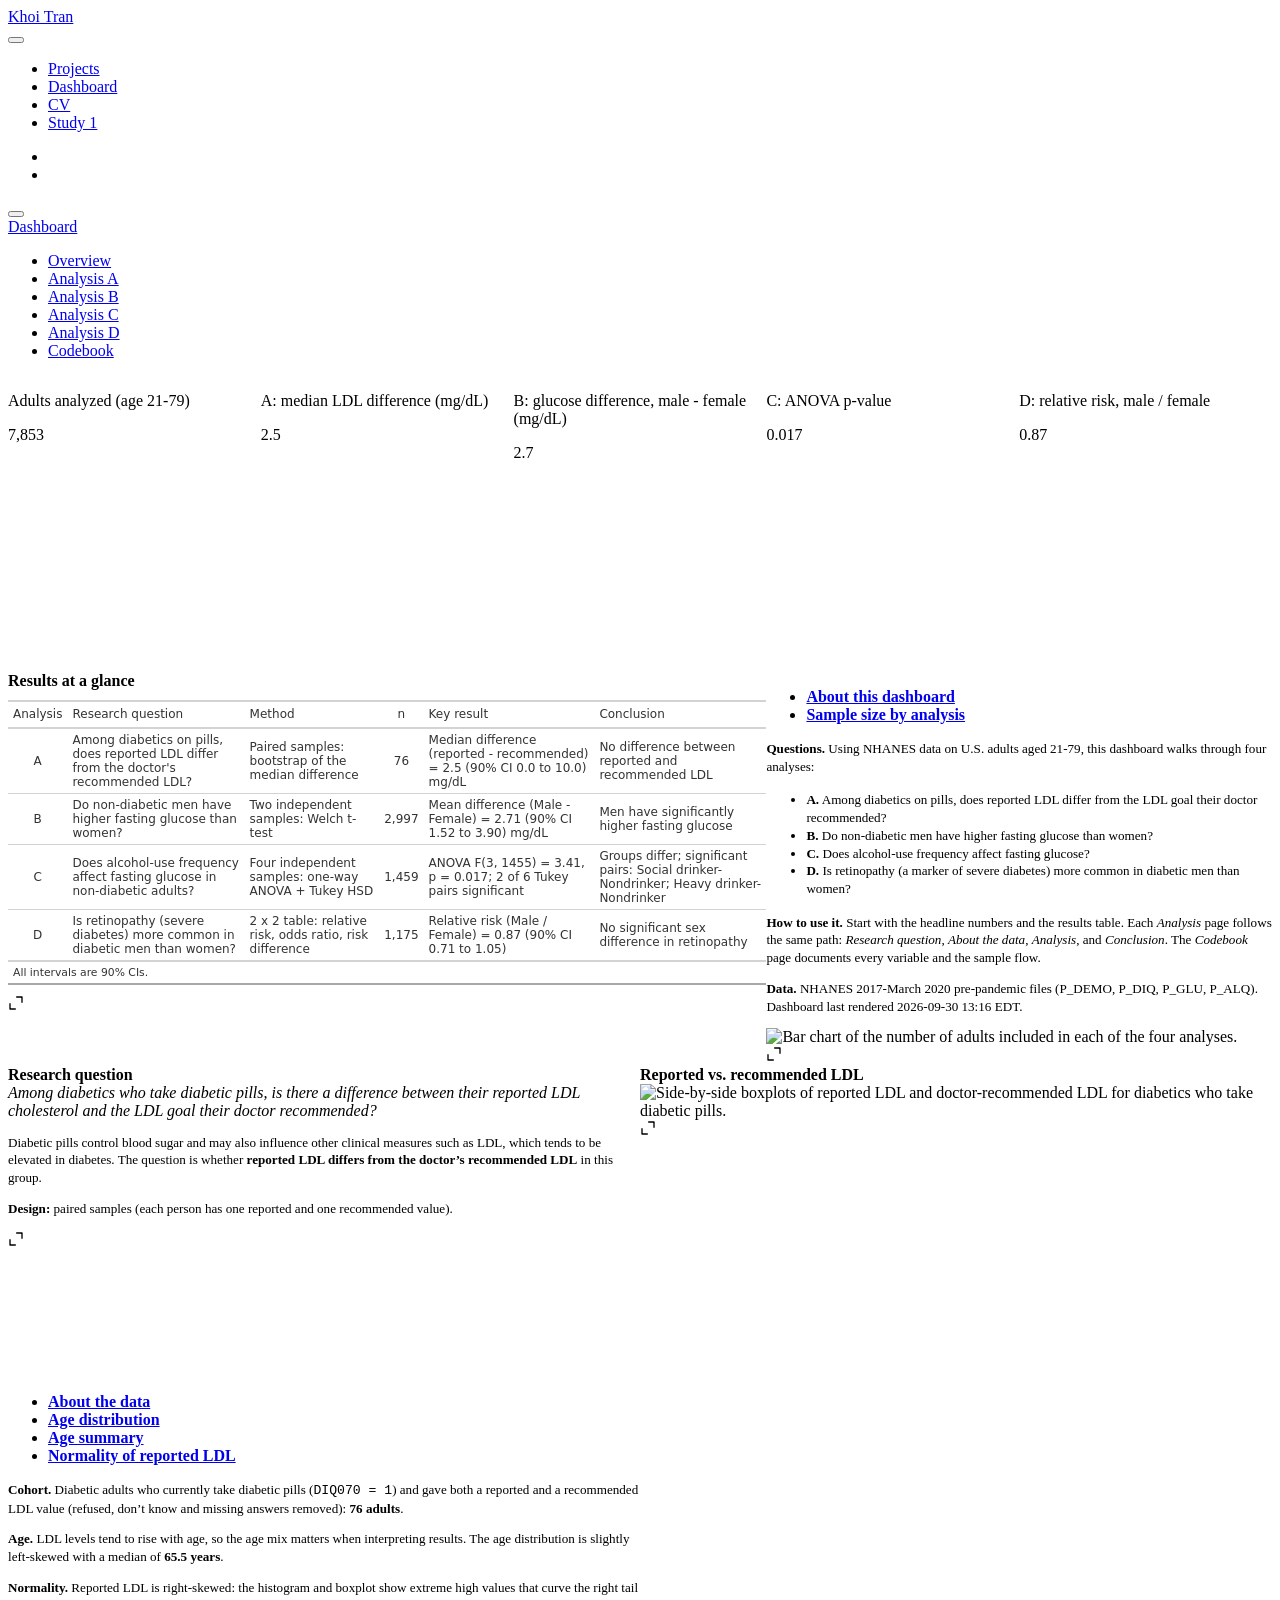
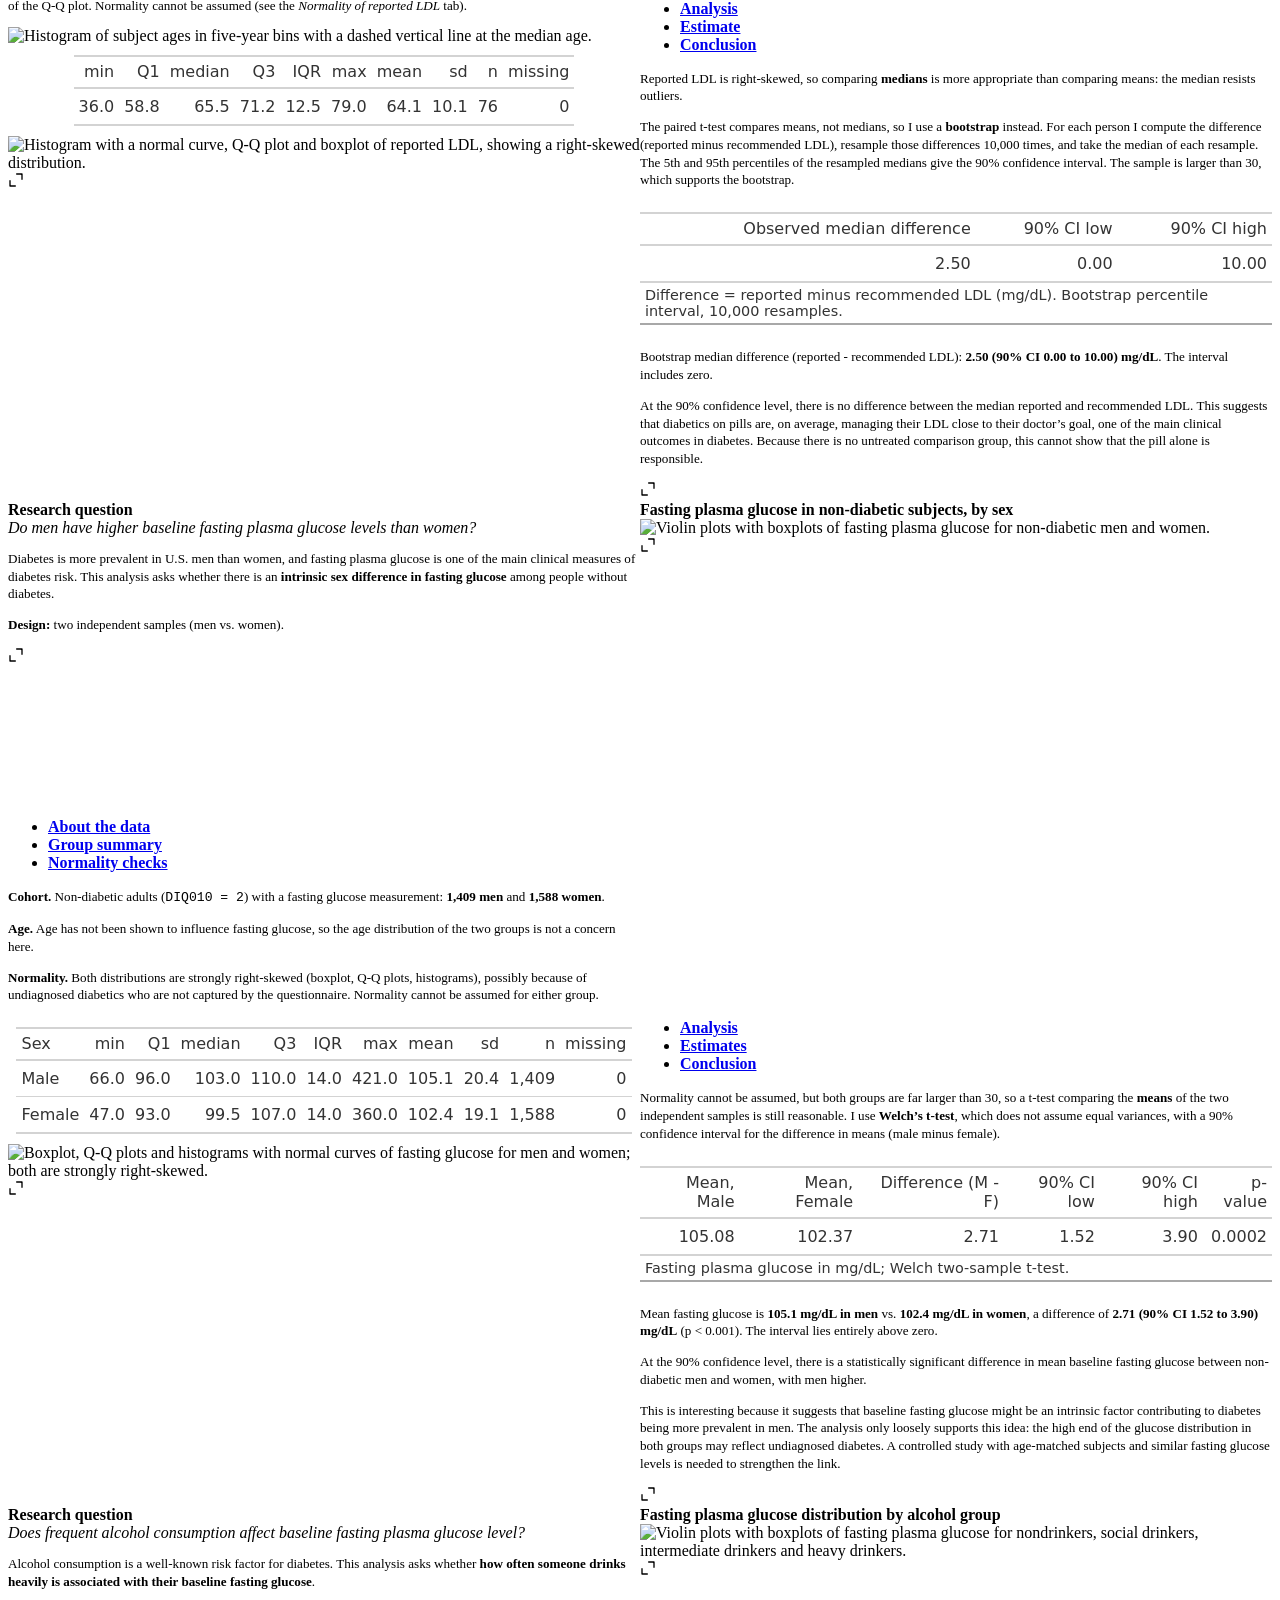
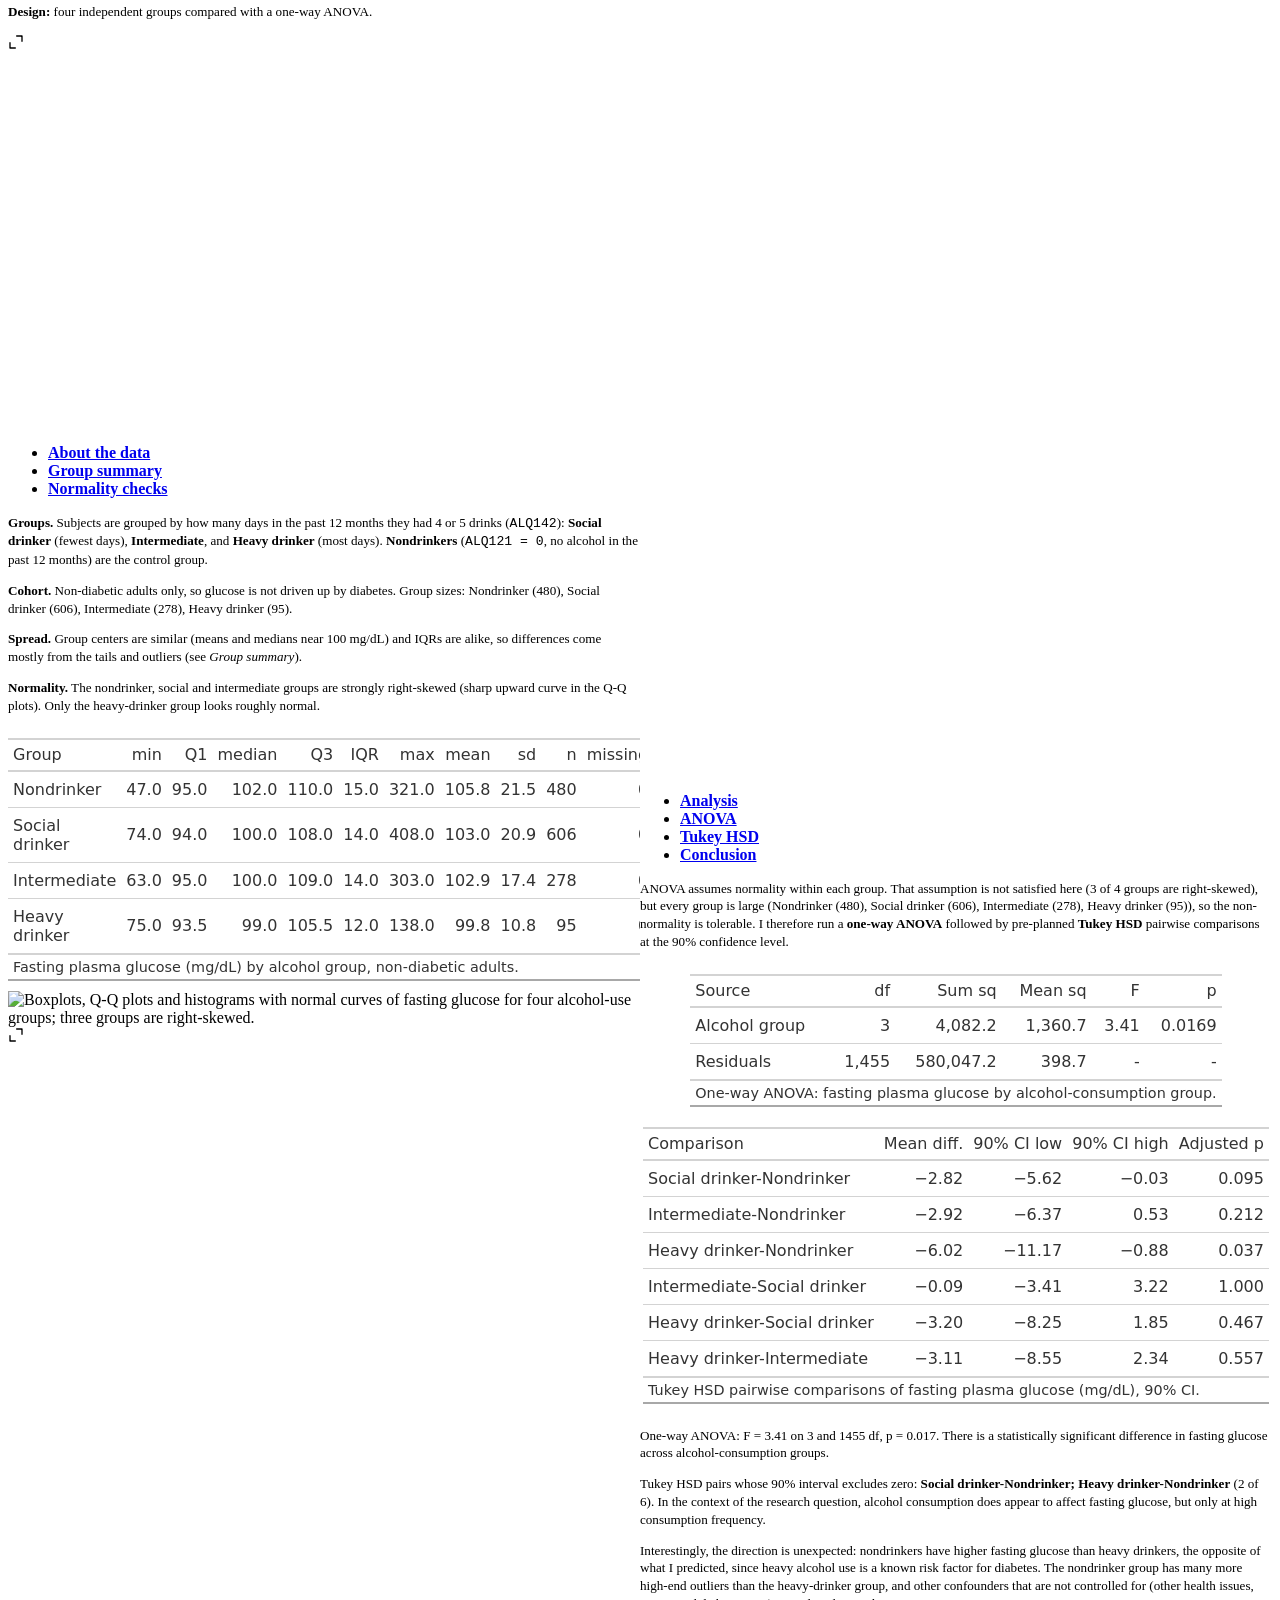
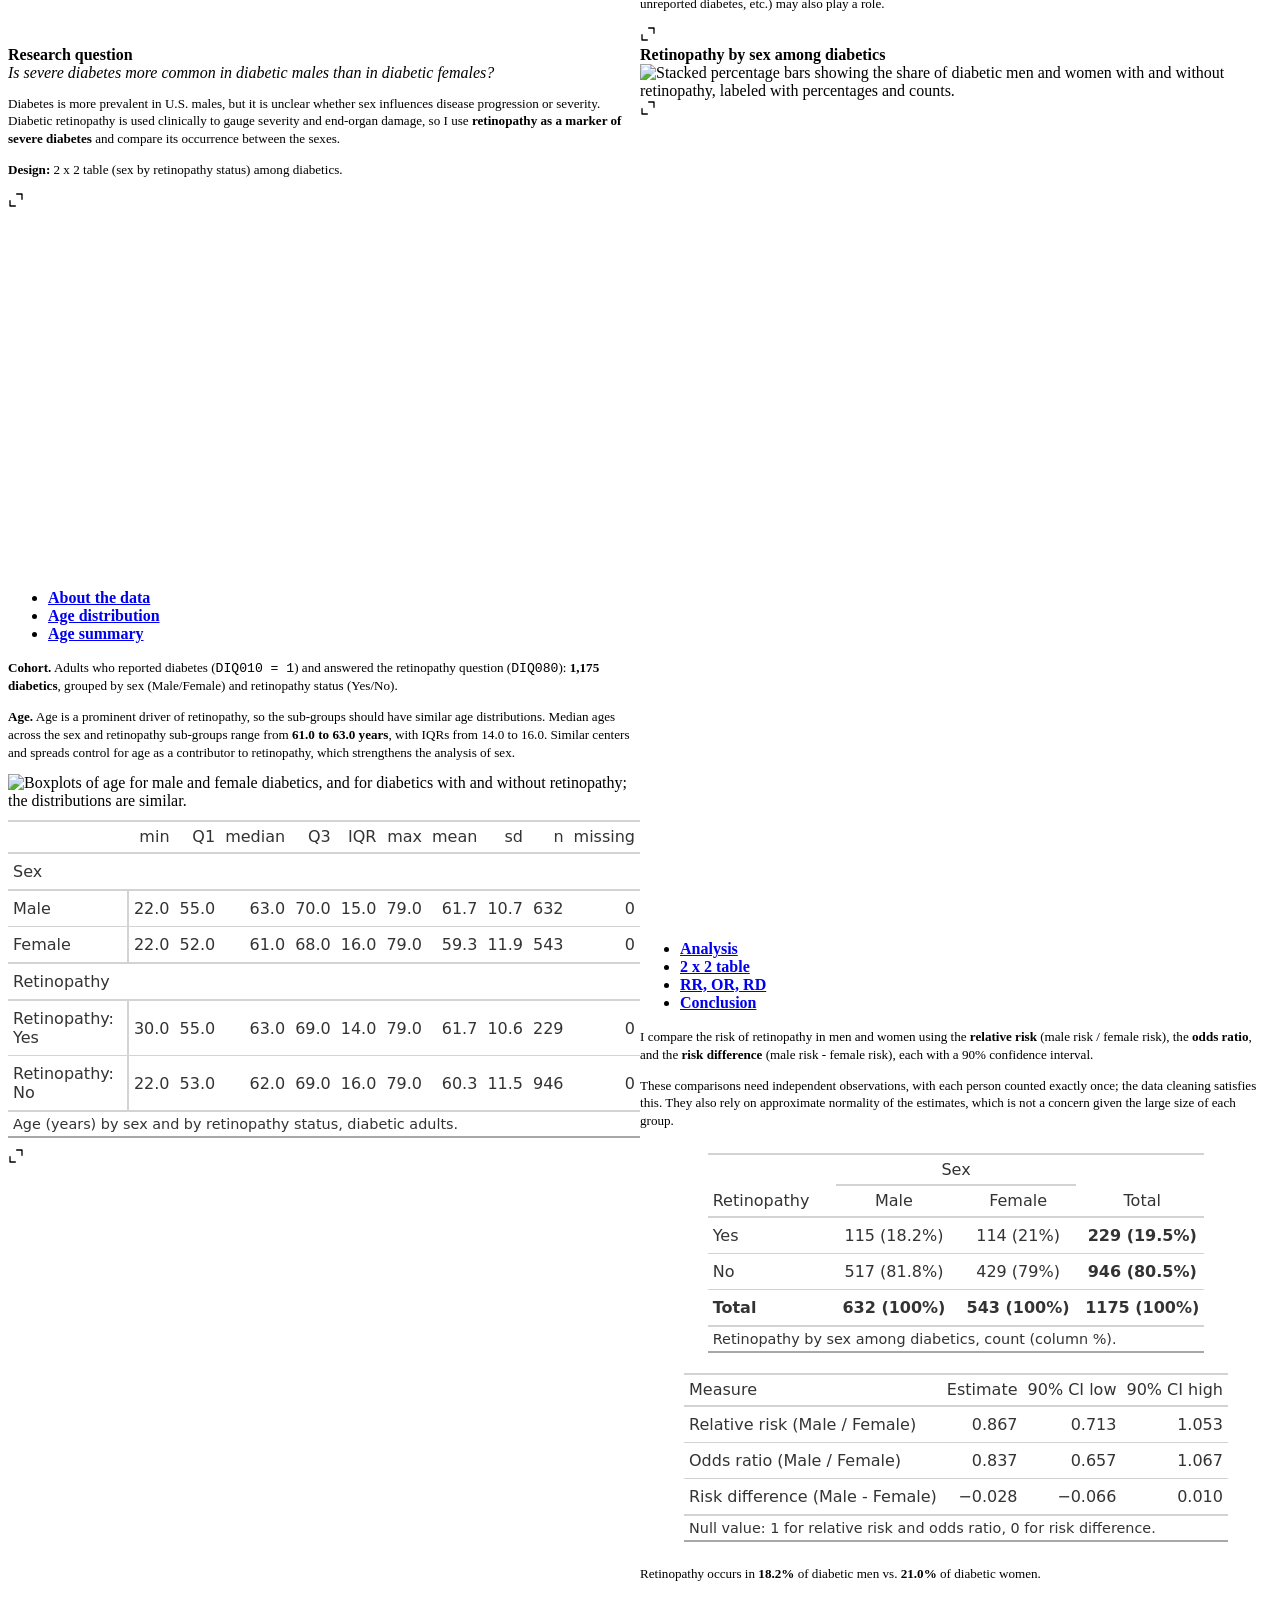
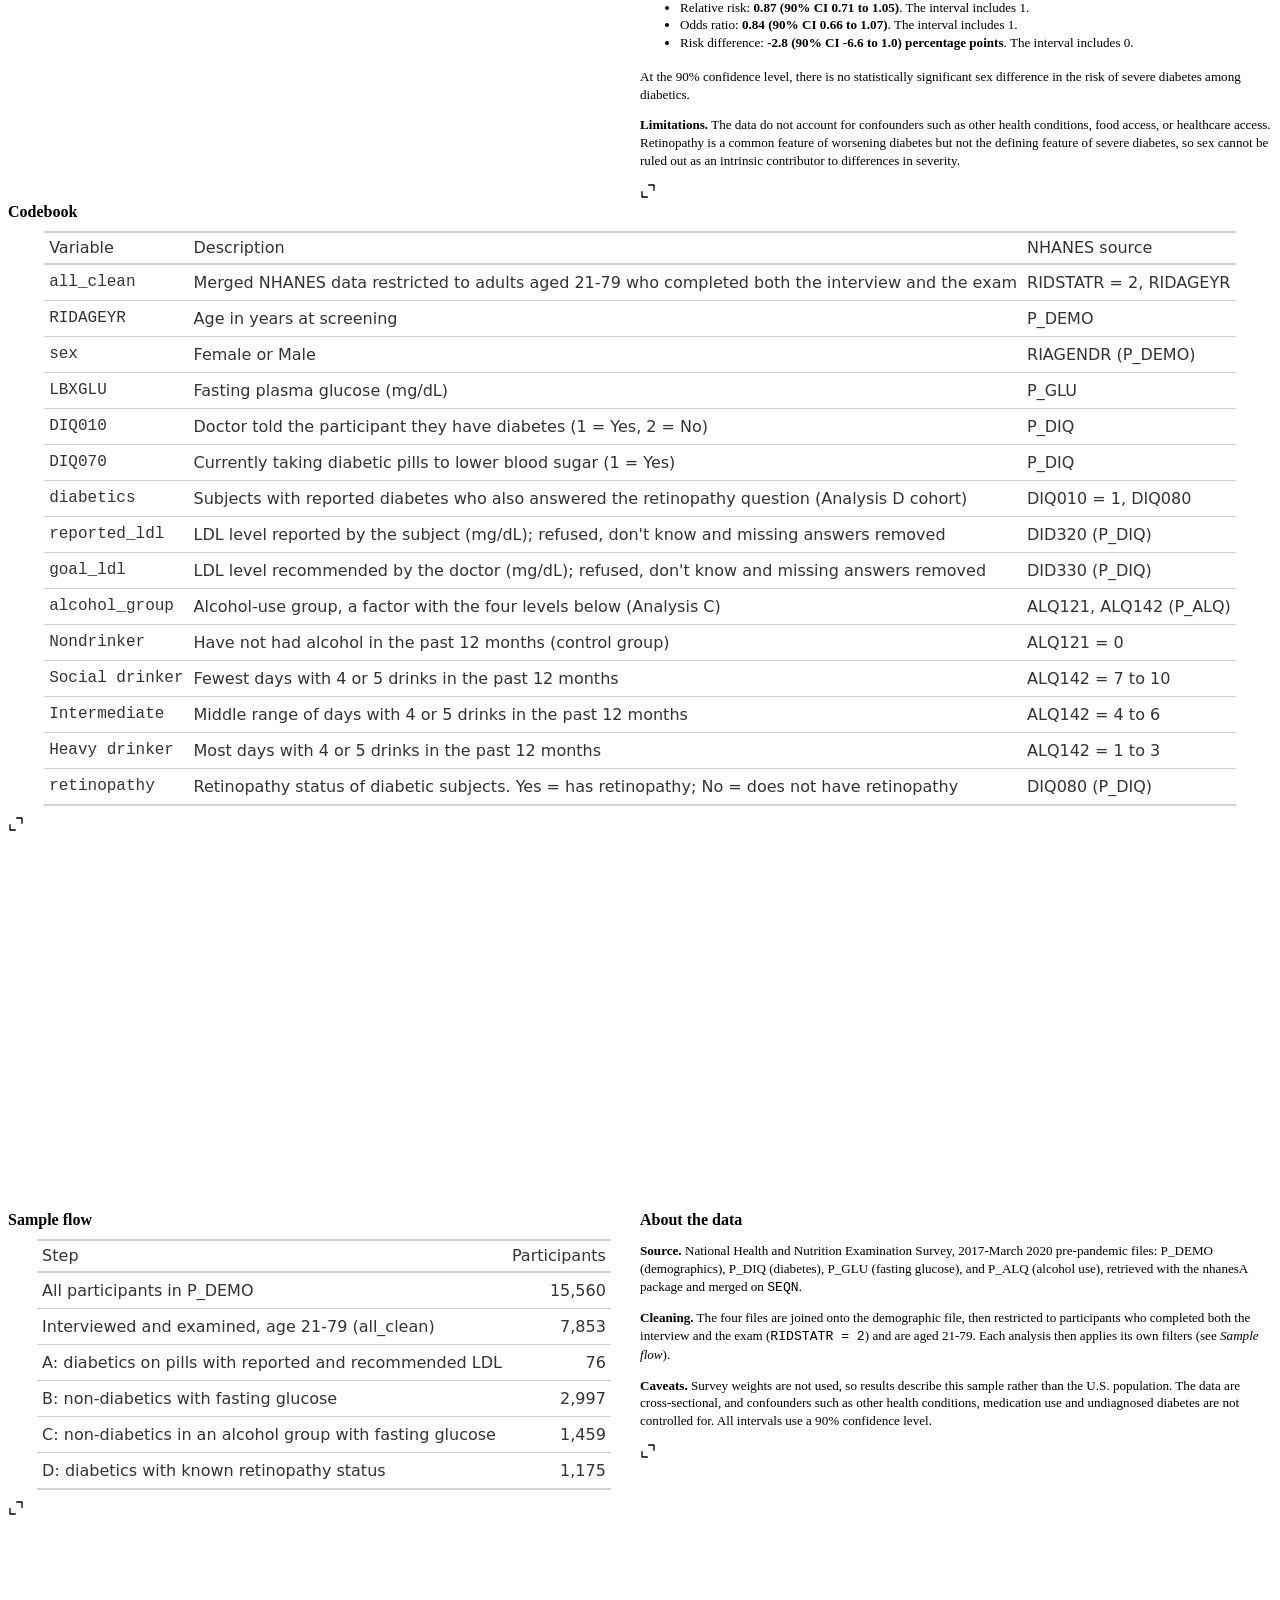
==== commit 937656e0: "Merge branch 'main' of https://github.com/ktrann29/ktrann29.github.io" ====
--- a/docs/index.html
+++ b/docs/index.html
@@ -7,7 +7,7 @@
 <meta name="viewport" content="width=device-width, initial-scale=1.0, user-scalable=yes">
 
 
-<title>About – Khoi Tran</title>
+<title>index – Khoi Tran</title>
 <style>
 /* Default styles provided by pandoc.
 ** See https://pandoc.org/MANUAL.html#variables-for-html for config info.
@@ -29,21 +29,34 @@
 </style>
 
 
-<script src="site_libs/quarto-nav/quarto-nav.js"></script>
-<script src="site_libs/clipboard/clipboard.min.js"></script>
-<script src="site_libs/quarto-search/autocomplete.umd.js"></script>
-<script src="site_libs/quarto-search/fuse.min.js"></script>
-<script src="site_libs/quarto-search/quarto-search.js"></script>
-<meta name="quarto:offset" content="./">
-<script src="site_libs/quarto-html/quarto.js" type="module"></script>
-<script src="site_libs/quarto-html/tabsets/tabsets.js" type="module"></script>
-<script src="site_libs/quarto-html/popper.min.js"></script>
-<script src="site_libs/quarto-html/tippy.umd.min.js"></script>
-<link href="site_libs/quarto-html/tippy.css" rel="stylesheet">
-<link href="site_libs/quarto-html/quarto-syntax-highlighting-64a204ab8560d761af7679ceaba22944.css" rel="stylesheet" id="quarto-text-highlighting-styles">
-<script src="site_libs/bootstrap/bootstrap.min.js"></script>
-<link href="site_libs/bootstrap/bootstrap-icons.css" rel="stylesheet">
-<link href="site_libs/bootstrap/bootstrap-b6aa03cc295464a5fa7310b3382151e6.min.css" rel="stylesheet" append-hash="true" id="quarto-bootstrap" data-mode="light">
+<script src="../site_libs/quarto-nav/quarto-nav.js"></script>
+<script src="../site_libs/clipboard/clipboard.min.js"></script>
+<script src="../site_libs/quarto-search/autocomplete.umd.js"></script>
+<script src="../site_libs/quarto-search/fuse.min.js"></script>
+<script src="../site_libs/quarto-search/quarto-search.js"></script>
+<meta name="quarto:offset" content="../">
+<script src="../site_libs/quarto-html/quarto.js" type="module"></script>
+<script src="../site_libs/quarto-html/tabsets/tabsets.js" type="module"></script>
+<script src="../site_libs/quarto-html/popper.min.js"></script>
+<script src="../site_libs/quarto-html/tippy.umd.min.js"></script>
+<script src="../site_libs/quarto-html/anchor.min.js"></script>
+<link href="../site_libs/quarto-html/tippy.css" rel="stylesheet">
+<link href="../site_libs/quarto-html/quarto-syntax-highlighting-64a204ab8560d761af7679ceaba22944.css" rel="stylesheet" class="quarto-color-scheme" id="quarto-text-highlighting-styles">
+<link href="../site_libs/quarto-html/quarto-syntax-highlighting-dark-b85bc7c33db8c58e0ec93c3465666fed.css" rel="stylesheet" class="quarto-color-scheme quarto-color-alternate" id="quarto-text-highlighting-styles">
+<link href="../site_libs/quarto-html/quarto-syntax-highlighting-64a204ab8560d761af7679ceaba22944.css" rel="stylesheet" class="quarto-color-scheme-extra" id="quarto-text-highlighting-styles">
+<script src="../site_libs/bootstrap/bootstrap.min.js"></script>
+<link href="../site_libs/bootstrap/bootstrap-icons.css" rel="stylesheet">
+<link href="../site_libs/bootstrap/bootstrap-023e1f9169082f448eb598c346472d9b.min.css" rel="stylesheet" append-hash="true" class="quarto-color-scheme" id="quarto-bootstrap" data-mode="light">
+<link href="../site_libs/bootstrap/bootstrap-dark-023e1f9169082f448eb598c346472d9b.min.css" rel="stylesheet" append-hash="true" class="quarto-color-scheme quarto-color-alternate" id="quarto-bootstrap" data-mode="light">
+<link href="../site_libs/bootstrap/bootstrap-023e1f9169082f448eb598c346472d9b.min.css" rel="stylesheet" append-hash="true" class="quarto-color-scheme-extra" id="quarto-bootstrap" data-mode="light">
+<script src="../site_libs/quarto-dashboard/quarto-dashboard.js"></script>
+<script src="../site_libs/quarto-dashboard/stickythead.js"></script>
+
+
+
+<script src="../site_libs/quarto-dashboard/web-components.js" type="module"></script>
+<script src="../site_libs/quarto-dashboard/components.js"></script>
+
 <script id="quarto-search-options" type="application/json">{
   "location": "navbar",
   "copy-button": false,
@@ -70,18 +83,33 @@
     "search-label": "Search"
   }
 }</script>
+<style>
+  /* Smaller text in every text card (value boxes keep their size) */
+  .card:not(.bslib-value-box) .card-body p,
+  .card:not(.bslib-value-box) .card-body li {
+    font-size: 0.82rem;
+    line-height: 1.35;
+  }
+  /* Bold subheaders: card titles and tab labels */
+  .card-header,
+  .card-header .card-title,
+  .nav-tabs .nav-link {
+    font-weight: 700;
+  }
+</style>
 
 
 </head>
 
-<body class="nav-fixed fullcontent quarto-light">
+<body class="quarto-dashboard nav-fixed dashboard-fill fullcontent quarto-light">
+
 
 <div id="quarto-search-results"></div>
   <header id="quarto-header" class="headroom fixed-top">
     <nav class="navbar navbar-expand-lg " data-bs-theme="dark">
       <div class="navbar-container container-fluid">
       <div class="navbar-brand-container mx-auto">
-    <a class="navbar-brand" href="./index.html">
+    <a class="navbar-brand" href="../index.html">
     <span class="navbar-title">Khoi Tran</span>
     </a>
   </div>
@@ -92,15 +120,15 @@
           <div class="collapse navbar-collapse" id="navbarCollapse">
             <ul class="navbar-nav navbar-nav-scroll me-auto">
   <li class="nav-item">
-    <a class="nav-link" href="./projects/index.html"> 
+    <a class="nav-link" href="../projects/index.html"> 
 <span class="menu-text">Projects</span></a>
   </li>  
   <li class="nav-item">
-    <a class="nav-link" href="./dashboard/index.html"> 
+    <a class="nav-link active" href="../dashboard/index.html" aria-current="page"> 
 <span class="menu-text">Dashboard</span></a>
   </li>  
   <li class="nav-item">
-    <a class="nav-link" href="./cv/index.html"> 
+    <a class="nav-link" href="../cv/index.html"> 
 <span class="menu-text">CV</span></a>
   </li>  
   <li class="nav-item">
@@ -115,73 +143,7124 @@
 <span class="menu-text"></span></a>
   </li>  
   <li class="nav-item compact">
-    <a class="nav-link" href="./kdt50@case.edu"> <i class="bi bi-envelope" role="img" aria-label="email">
+    <a class="nav-link" href="../kdt50@case.edu"> <i class="bi bi-envelope" role="img" aria-label="email">
 </i> 
 <span class="menu-text"></span></a>
   </li>  
 </ul>
-          </div> <!-- /navcollapse -->
+          <div class="quarto-dashboard-links"><a class="quarto-dashboard-link" href="https://github.com/YOUR-USERNAME/YOUR-REPO" aria-label="GitHub repository for this dashboard"><i class="bi bi-github"></i></a></div></div> <!-- /navcollapse -->
             <div class="quarto-navbar-tools">
 </div>
       </div> <!-- /container-fluid -->
     </nav>
-</header>
+<header id="quarto-dashboard-header">
+<nav class="navbar navbar-expand-md slim" data-bs-theme="dark">
+  <div class="navbar-container container-fluid">
+    <button class="navbar-toggler" type="button" data-bs-toggle="collapse" data-bs-target="#dashboard-collapse" aria-controls="dashboard-collapse" aria-expanded="false" aria-label="Toggle navigation">
+      <span class="navbar-toggler-icon"></span>
+    </button>    
+
+
+    <div class="navbar-brand-container">
+
+
+      <div class="navbar-title">
+        <div class="navbar-title-text"><a href="#">Dashboard</a></div>
+        
+        
+      </div>
+    </div>
+<div id="dashboard-collapse" class="navbar-collapse collapse"><ul class="navbar-nav navbar-nav-scroll me-auto" role="tablist"><li class="nav-item" role="presentation"><a id="tab-overview" class="nav-link active" data-bs-toggle="tab" role="tab" data-bs-target="#overview" data-scrolling="false" href="#overview" aria-controls="overview" aria-selected="true"><span class="nav-link-text">Overview</span></a></li><li class="nav-item" role="presentation"><a id="tab-analysis-a" class="nav-link" data-bs-toggle="tab" role="tab" data-bs-target="#analysis-a" data-scrolling="false" href="#analysis-a" aria-controls="analysis-a" aria-selected="false"><span class="nav-link-text">Analysis A</span></a></li><li class="nav-item" role="presentation"><a id="tab-analysis-b" class="nav-link" data-bs-toggle="tab" role="tab" data-bs-target="#analysis-b" data-scrolling="false" href="#analysis-b" aria-controls="analysis-b" aria-selected="false"><span class="nav-link-text">Analysis B</span></a></li><li class="nav-item" role="presentation"><a id="tab-analysis-c" class="nav-link" data-bs-toggle="tab" role="tab" data-bs-target="#analysis-c" data-scrolling="false" href="#analysis-c" aria-controls="analysis-c" aria-selected="false"><span class="nav-link-text">Analysis C</span></a></li><li class="nav-item" role="presentation"><a id="tab-analysis-d" class="nav-link" data-bs-toggle="tab" role="tab" data-bs-target="#analysis-d" data-scrolling="false" href="#analysis-d" aria-controls="analysis-d" aria-selected="false"><span class="nav-link-text">Analysis D</span></a></li><li class="nav-item" role="presentation"><a id="tab-codebook" class="nav-link" data-bs-toggle="tab" role="tab" data-bs-target="#codebook" data-scrolling="false" href="#codebook" aria-controls="codebook" aria-selected="false"><span class="nav-link-text">Codebook</span></a></li></ul></div></div>
+</nav>
+</header></header>
 <!-- content -->
-<div id="quarto-content" class="quarto-container page-columns page-rows-contents page-layout-article page-navbar">
+<div id="quarto-content" class="quarto-container page-layout-custom page-navbar quarto-dashboard-content bslib-gap-spacing html-fill-container bslib-page-fill quarto-dashboard-pages">
 <!-- sidebar -->
 <!-- margin-sidebar -->
-    
 <!-- main -->
-<main class="content" id="quarto-document-content">
-
-
-
-
-<div class="quarto-about-jolla">
-  <img src="img/profile_pic.jpg" class="about-image
-  round " style="height: 15em; width: 15em;">
- <header id="title-block-header" class="quarto-title-block default">
-<div class="quarto-title">
-<h1 class="title">About</h1>
-</div>
-<div class="quarto-title-meta">
-  </div>
-</header><div id="about-block">
-</div> 
-  <hr class="about-sep">
-   <div class="about-links">
-  <a href="https://github.com/ktrann29" class="about-link" rel="" target="">
-    <i class="bi bi-github"></i>
-     <span class="about-link-text">Github</span>
-  </a>
-  <a href="https://www.linkedin.com/in/khoitran29/" class="about-link" rel="" target="">
-    <i class="bi bi-linkedin"></i>
-     <span class="about-link-text">LinkedIn</span>
-  </a>
-  <a href="mailto:kdt50@case.edu" class="about-link" rel="" target="">
-    <i class="bi bi-envelope"></i>
-     <span class="about-link-text">Email</span>
-  </a>
-</div>
-</div>
-
-<section id="welcome-to-my-website" class="level1">
-<h1>Welcome to my website!</h1>
-<p>I am Khoi Tran, a current Pathology PhD student in the Department of Pathology at Case Western Reserve University’s School of Medicine. My fascination for the cell and the intricate network that regulates cellular processes has driven my dedication to understanding molecular drivers and mechanisms of neurodegenerative diseases. My current project focuses on the mutations of the mitochondrial protein CHCHD10 contributes to ALS-FTD pathogenesis.</p>
-<p>In my free time, I like to play/watch soccer (Arsenal COYG), cook, and bargain on Facebook Marketplace.</p>
-</section>
-<section id="education" class="level1">
-<h1>Education</h1>
-<p>Case Western Reserve University | Cleveland, OH <br>PhD in Pathology | Jun.&nbsp;2025 - Present</p>
-<p>Case Western Reserve University | Cleveland, OH <br>B.A in Biochemistry | Aug.&nbsp;2021 - May 2025</p>
-
-
-
-</section>
-
-</main> <!-- /main -->
+
+<div class="bslib-grid-item html-fill-item tab-content bslib-grid" data-layout="fill" style="display: grid; grid-template-rows: minmax(3em, 1fr); grid-auto-columns: minmax(0, 1fr);">
+<div id="overview" class="dashboard-page tab-pane show active html-fill-item html-fill-container" data-orientation="rows" aria-labelledby="tab-overview">
+<div class="html-fill-item html-fill-container bslib-grid" style="display: grid; grid-template-rows: minmax(3em, 45fr) minmax(3em, 60fr); grid-auto-columns: minmax(0, 1fr);">
+<div class="html-fill-item html-fill-container bslib-grid" style="display: grid; grid-template-columns: minmax(3em, 1fr) minmax(3em, 1fr) minmax(3em, 1fr) minmax(3em, 1fr) minmax(3em, 1fr);
+grid-auto-rows: minmax(0, 1fr);">
+<div class="card valuebox cell html-fill-item html-fill-container bslib-card bslib-value-box bg-white showcase-left-center" data-bslib-card-init="" data-require-bs-caller="card()">
+<div class="card-body html-fill-item html-fill-container">
+<div data-icon="people-fill" class="html-fill-item html-fill-container value-box-grid">
+<div class="value-box-showcase html-fill-item html-fill-container">
+
+<i class="bi bi-people-fill"></i></div>
+<div class="value-box-area">
+<p class="value-box-title">
+Adults analyzed (age 21-79)
+</p>
+<p class="value-box-value">
+7,853
+</p>
+</div>
+</div>
+</div>
+<script data-bslib-card-init="">bslib.Card.initializeAllCards();</script></div><div class="card valuebox cell html-fill-item html-fill-container bslib-card bslib-value-box bg-white showcase-left-center" data-bslib-card-init="" data-require-bs-caller="card()">
+<div class="card-body html-fill-item html-fill-container">
+<div data-icon="capsule" class="html-fill-item html-fill-container value-box-grid">
+<div class="value-box-showcase html-fill-item html-fill-container">
+
+<i class="bi bi-capsule"></i></div>
+<div class="value-box-area">
+<p class="value-box-title">
+A: median LDL difference (mg/dL)
+</p>
+<p class="value-box-value">
+2.5
+</p>
+</div>
+</div>
+</div>
+<script data-bslib-card-init="">bslib.Card.initializeAllCards();</script></div><div class="card valuebox cell html-fill-item html-fill-container bslib-card bslib-value-box bg-white showcase-left-center" data-bslib-card-init="" data-require-bs-caller="card()">
+<div class="card-body html-fill-item html-fill-container">
+<div data-icon="gender-ambiguous" class="html-fill-item html-fill-container value-box-grid">
+<div class="value-box-showcase html-fill-item html-fill-container">
+
+<i class="bi bi-gender-ambiguous"></i></div>
+<div class="value-box-area">
+<p class="value-box-title">
+B: glucose difference, male - female (mg/dL)
+</p>
+<p class="value-box-value">
+2.7
+</p>
+</div>
+</div>
+</div>
+<script data-bslib-card-init="">bslib.Card.initializeAllCards();</script></div><div class="card valuebox cell html-fill-item html-fill-container bslib-card bslib-value-box bg-white showcase-left-center" data-bslib-card-init="" data-require-bs-caller="card()">
+<div class="card-body html-fill-item html-fill-container">
+<div data-icon="cup-straw" class="html-fill-item html-fill-container value-box-grid">
+<div class="value-box-showcase html-fill-item html-fill-container">
+
+<i class="bi bi-cup-straw"></i></div>
+<div class="value-box-area">
+<p class="value-box-title">
+C: ANOVA p-value
+</p>
+<p class="value-box-value">
+0.017
+</p>
+</div>
+</div>
+</div>
+<script data-bslib-card-init="">bslib.Card.initializeAllCards();</script></div><div class="card valuebox cell html-fill-item html-fill-container bslib-card bslib-value-box bg-white showcase-left-center" data-bslib-card-init="" data-require-bs-caller="card()">
+<div class="card-body html-fill-item html-fill-container">
+<div data-icon="eye-fill" class="html-fill-item html-fill-container value-box-grid">
+<div class="value-box-showcase html-fill-item html-fill-container">
+
+<i class="bi bi-eye-fill"></i></div>
+<div class="value-box-area">
+<p class="value-box-title">
+D: relative risk, male / female
+</p>
+<p class="value-box-value">
+0.87
+</p>
+</div>
+</div>
+</div>
+<script data-bslib-card-init="">bslib.Card.initializeAllCards();</script></div>
+</div>
+<div class="html-fill-item html-fill-container bslib-grid" style="display: grid; grid-template-columns: minmax(3em, 60fr) minmax(3em, 40fr);
+grid-auto-rows: minmax(0, 1fr);">
+<div class="html-fill-item html-fill-container bslib-grid" style="display: grid; grid-template-rows: minmax(3em, 1fr); grid-auto-columns: minmax(0, 1fr);">
+<div class="card cell html-fill-item html-fill-container bslib-card" data-title="Results at a glance" data-bslib-card-init="" data-require-bs-caller="card()" data-full-screen="false">
+<div class="card-header"><div class="card-title"><span style="display: inline">
+Results at a glance
+</span></div></div>
+<div class="card-body html-fill-item html-fill-container">
+<div class="cell-output-display html-fill-item html-fill-container">
+<div id="injljmkggz" style="padding-left:0px;padding-right:0px;padding-top:10px;padding-bottom:10px;overflow-x:auto;overflow-y:auto;width:auto;height:auto;" class="html-fill-item html-fill-container">
+<style>#injljmkggz table {
+  font-family: system-ui, 'Segoe UI', Roboto, Helvetica, Arial, sans-serif, 'Apple Color Emoji', 'Segoe UI Emoji', 'Segoe UI Symbol', 'Noto Color Emoji';
+  -webkit-font-smoothing: antialiased;
+  -moz-osx-font-smoothing: grayscale;
+}
+
+#injljmkggz thead, #injljmkggz tbody, #injljmkggz tfoot, #injljmkggz tr, #injljmkggz td, #injljmkggz th {
+  border-style: none;
+}
+
+#injljmkggz p {
+  margin: 0;
+  padding: 0;
+}
+
+#injljmkggz .gt_table {
+  display: table;
+  border-collapse: collapse;
+  line-height: normal;
+  margin-left: auto;
+  margin-right: auto;
+  color: #333333;
+  font-size: 12px;
+  font-weight: normal;
+  font-style: normal;
+  background-color: #FFFFFF;
+  width: auto;
+  border-top-style: solid;
+  border-top-width: 2px;
+  border-top-color: #A8A8A8;
+  border-right-style: none;
+  border-right-width: 2px;
+  border-right-color: #D3D3D3;
+  border-bottom-style: solid;
+  border-bottom-width: 2px;
+  border-bottom-color: #A8A8A8;
+  border-left-style: none;
+  border-left-width: 2px;
+  border-left-color: #D3D3D3;
+}
+
+#injljmkggz .gt_caption {
+  padding-top: 4px;
+  padding-bottom: 4px;
+}
+
+#injljmkggz .gt_title {
+  color: #333333;
+  font-size: 125%;
+  font-weight: initial;
+  padding-top: 4px;
+  padding-bottom: 4px;
+  padding-left: 5px;
+  padding-right: 5px;
+  border-bottom-color: #FFFFFF;
+  border-bottom-width: 0;
+}
+
+#injljmkggz .gt_subtitle {
+  color: #333333;
+  font-size: 85%;
+  font-weight: initial;
+  padding-top: 3px;
+  padding-bottom: 5px;
+  padding-left: 5px;
+  padding-right: 5px;
+  border-top-color: #FFFFFF;
+  border-top-width: 0;
+}
+
+#injljmkggz .gt_heading {
+  background-color: #FFFFFF;
+  text-align: center;
+  border-bottom-color: #FFFFFF;
+  border-left-style: none;
+  border-left-width: 1px;
+  border-left-color: #D3D3D3;
+  border-right-style: none;
+  border-right-width: 1px;
+  border-right-color: #D3D3D3;
+}
+
+#injljmkggz .gt_bottom_border {
+  border-bottom-style: solid;
+  border-bottom-width: 2px;
+  border-bottom-color: #D3D3D3;
+}
+
+#injljmkggz .gt_col_headings {
+  border-top-style: solid;
+  border-top-width: 2px;
+  border-top-color: #D3D3D3;
+  border-bottom-style: solid;
+  border-bottom-width: 2px;
+  border-bottom-color: #D3D3D3;
+  border-left-style: none;
+  border-left-width: 1px;
+  border-left-color: #D3D3D3;
+  border-right-style: none;
+  border-right-width: 1px;
+  border-right-color: #D3D3D3;
+}
+
+#injljmkggz .gt_col_heading {
+  color: #333333;
+  background-color: #FFFFFF;
+  font-size: 100%;
+  font-weight: normal;
+  text-transform: inherit;
+  border-left-style: none;
+  border-left-width: 1px;
+  border-left-color: #D3D3D3;
+  border-right-style: none;
+  border-right-width: 1px;
+  border-right-color: #D3D3D3;
+  vertical-align: bottom;
+  padding-top: 5px;
+  padding-bottom: 6px;
+  padding-left: 5px;
+  padding-right: 5px;
+  overflow-x: hidden;
+}
+
+#injljmkggz .gt_column_spanner_outer {
+  color: #333333;
+  background-color: #FFFFFF;
+  font-size: 100%;
+  font-weight: normal;
+  text-transform: inherit;
+  padding-top: 0;
+  padding-bottom: 0;
+  padding-left: 4px;
+  padding-right: 4px;
+}
+
+#injljmkggz .gt_column_spanner_outer:first-child {
+  padding-left: 0;
+}
+
+#injljmkggz .gt_column_spanner_outer:last-child {
+  padding-right: 0;
+}
+
+#injljmkggz .gt_column_spanner {
+  border-bottom-style: solid;
+  border-bottom-width: 2px;
+  border-bottom-color: #D3D3D3;
+  vertical-align: bottom;
+  padding-top: 5px;
+  padding-bottom: 5px;
+  overflow-x: hidden;
+  display: inline-block;
+  width: 100%;
+}
+
+#injljmkggz .gt_spanner_row {
+  border-bottom-style: hidden;
+}
+
+#injljmkggz .gt_group_heading {
+  padding-top: 8px;
+  padding-bottom: 8px;
+  padding-left: 5px;
+  padding-right: 5px;
+  color: #333333;
+  background-color: #FFFFFF;
+  font-size: 100%;
+  font-weight: initial;
+  text-transform: inherit;
+  border-top-style: solid;
+  border-top-width: 2px;
+  border-top-color: #D3D3D3;
+  border-bottom-style: solid;
+  border-bottom-width: 2px;
+  border-bottom-color: #D3D3D3;
+  border-left-style: none;
+  border-left-width: 1px;
+  border-left-color: #D3D3D3;
+  border-right-style: none;
+  border-right-width: 1px;
+  border-right-color: #D3D3D3;
+  vertical-align: middle;
+  text-align: left;
+}
+
+#injljmkggz .gt_empty_group_heading {
+  padding: 0.5px;
+  color: #333333;
+  background-color: #FFFFFF;
+  font-size: 100%;
+  font-weight: initial;
+  border-top-style: solid;
+  border-top-width: 2px;
+  border-top-color: #D3D3D3;
+  border-bottom-style: solid;
+  border-bottom-width: 2px;
+  border-bottom-color: #D3D3D3;
+  vertical-align: middle;
+}
+
+#injljmkggz .gt_from_md > :first-child {
+  margin-top: 0;
+}
+
+#injljmkggz .gt_from_md > :last-child {
+  margin-bottom: 0;
+}
+
+#injljmkggz .gt_row {
+  padding-top: 4px;
+  padding-bottom: 4px;
+  padding-left: 5px;
+  padding-right: 5px;
+  margin: 10px;
+  border-top-style: solid;
+  border-top-width: 1px;
+  border-top-color: #D3D3D3;
+  border-left-style: none;
+  border-left-width: 1px;
+  border-left-color: #D3D3D3;
+  border-right-style: none;
+  border-right-width: 1px;
+  border-right-color: #D3D3D3;
+  vertical-align: middle;
+  overflow-x: hidden;
+}
+
+#injljmkggz .gt_stub {
+  color: #333333;
+  background-color: #FFFFFF;
+  font-size: 100%;
+  font-weight: initial;
+  text-transform: inherit;
+  border-right-style: solid;
+  border-right-width: 2px;
+  border-right-color: #D3D3D3;
+  padding-left: 5px;
+  padding-right: 5px;
+}
+
+#injljmkggz .gt_stub_row_group {
+  color: #333333;
+  background-color: #FFFFFF;
+  font-size: 100%;
+  font-weight: initial;
+  text-transform: inherit;
+  border-right-style: solid;
+  border-right-width: 2px;
+  border-right-color: #D3D3D3;
+  padding-left: 5px;
+  padding-right: 5px;
+  vertical-align: top;
+}
+
+#injljmkggz .gt_row_group_first td {
+  border-top-width: 2px;
+}
+
+#injljmkggz .gt_row_group_first th {
+  border-top-width: 2px;
+}
+
+#injljmkggz .gt_summary_row {
+  color: #333333;
+  background-color: #FFFFFF;
+  text-transform: inherit;
+  padding-top: 8px;
+  padding-bottom: 8px;
+  padding-left: 5px;
+  padding-right: 5px;
+}
+
+#injljmkggz .gt_first_summary_row {
+  border-top-style: solid;
+  border-top-color: #D3D3D3;
+}
+
+#injljmkggz .gt_first_summary_row.thick {
+  border-top-width: 2px;
+}
+
+#injljmkggz .gt_last_summary_row {
+  padding-top: 8px;
+  padding-bottom: 8px;
+  padding-left: 5px;
+  padding-right: 5px;
+  border-bottom-style: solid;
+  border-bottom-width: 2px;
+  border-bottom-color: #D3D3D3;
+}
+
+#injljmkggz .gt_grand_summary_row {
+  color: #333333;
+  background-color: #FFFFFF;
+  text-transform: inherit;
+  padding-top: 8px;
+  padding-bottom: 8px;
+  padding-left: 5px;
+  padding-right: 5px;
+}
+
+#injljmkggz .gt_first_grand_summary_row {
+  padding-top: 8px;
+  padding-bottom: 8px;
+  padding-left: 5px;
+  padding-right: 5px;
+  border-top-style: double;
+  border-top-width: 6px;
+  border-top-color: #D3D3D3;
+}
+
+#injljmkggz .gt_last_grand_summary_row_top {
+  padding-top: 8px;
+  padding-bottom: 8px;
+  padding-left: 5px;
+  padding-right: 5px;
+  border-bottom-style: double;
+  border-bottom-width: 6px;
+  border-bottom-color: #D3D3D3;
+}
+
+#injljmkggz .gt_striped {
+  background-color: rgba(128, 128, 128, 0.05);
+}
+
+#injljmkggz .gt_table_body {
+  border-top-style: solid;
+  border-top-width: 2px;
+  border-top-color: #D3D3D3;
+  border-bottom-style: solid;
+  border-bottom-width: 2px;
+  border-bottom-color: #D3D3D3;
+}
+
+#injljmkggz .gt_footnotes {
+  color: #333333;
+  background-color: #FFFFFF;
+  border-bottom-style: none;
+  border-bottom-width: 2px;
+  border-bottom-color: #D3D3D3;
+  border-left-style: none;
+  border-left-width: 2px;
+  border-left-color: #D3D3D3;
+  border-right-style: none;
+  border-right-width: 2px;
+  border-right-color: #D3D3D3;
+}
+
+#injljmkggz .gt_footnote {
+  margin: 0px;
+  font-size: 90%;
+  padding-top: 4px;
+  padding-bottom: 4px;
+  padding-left: 5px;
+  padding-right: 5px;
+}
+
+#injljmkggz .gt_sourcenotes {
+  color: #333333;
+  background-color: #FFFFFF;
+  border-bottom-style: none;
+  border-bottom-width: 2px;
+  border-bottom-color: #D3D3D3;
+  border-left-style: none;
+  border-left-width: 2px;
+  border-left-color: #D3D3D3;
+  border-right-style: none;
+  border-right-width: 2px;
+  border-right-color: #D3D3D3;
+}
+
+#injljmkggz .gt_sourcenote {
+  font-size: 90%;
+  padding-top: 4px;
+  padding-bottom: 4px;
+  padding-left: 5px;
+  padding-right: 5px;
+}
+
+#injljmkggz .gt_left {
+  text-align: left;
+}
+
+#injljmkggz .gt_center {
+  text-align: center;
+}
+
+#injljmkggz .gt_right {
+  text-align: right;
+  font-variant-numeric: tabular-nums;
+}
+
+#injljmkggz .gt_font_normal {
+  font-weight: normal;
+}
+
+#injljmkggz .gt_font_bold {
+  font-weight: bold;
+}
+
+#injljmkggz .gt_font_italic {
+  font-style: italic;
+}
+
+#injljmkggz .gt_super {
+  font-size: 65%;
+}
+
+#injljmkggz .gt_footnote_marks {
+  font-size: 75%;
+  vertical-align: 0.4em;
+  position: initial;
+}
+
+#injljmkggz .gt_asterisk {
+  font-size: 100%;
+  vertical-align: 0;
+}
+
+#injljmkggz .gt_indent_1 {
+  text-indent: 5px;
+}
+
+#injljmkggz .gt_indent_2 {
+  text-indent: 10px;
+}
+
+#injljmkggz .gt_indent_3 {
+  text-indent: 15px;
+}
+
+#injljmkggz .gt_indent_4 {
+  text-indent: 20px;
+}
+
+#injljmkggz .gt_indent_5 {
+  text-indent: 25px;
+}
+
+#injljmkggz .katex-display {
+  display: inline-flex !important;
+  margin-bottom: 0.75em !important;
+}
+
+#injljmkggz div.Reactable > div.rt-table > div.rt-thead > div.rt-tr.rt-tr-group-header > div.rt-th-group:after {
+  height: 0px !important;
+}
+</style>
+
+<table class="gt_table caption-top table table-sm table-striped small" data-quarto-bootstrap="false">
+<thead>
+<tr class="gt_col_headings header">
+<th id="analysis" class="gt_col_heading gt_columns_bottom_border gt_center" data-quarto-table-cell-role="th" scope="col">Analysis</th>
+<th id="question" class="gt_col_heading gt_columns_bottom_border gt_left" data-quarto-table-cell-role="th" scope="col">Research question</th>
+<th id="method" class="gt_col_heading gt_columns_bottom_border gt_left" data-quarto-table-cell-role="th" scope="col">Method</th>
+<th id="n" class="gt_col_heading gt_columns_bottom_border gt_center" data-quarto-table-cell-role="th" scope="col">n</th>
+<th id="result" class="gt_col_heading gt_columns_bottom_border gt_left" data-quarto-table-cell-role="th" scope="col">Key result</th>
+<th id="conclusion" class="gt_col_heading gt_columns_bottom_border gt_left" data-quarto-table-cell-role="th" scope="col">Conclusion</th>
+</tr>
+</thead>
+<tbody class="gt_table_body">
+<tr class="odd">
+<td class="gt_row gt_center" headers="analysis">A</td>
+<td class="gt_row gt_left" headers="question">Among diabetics on pills, does reported LDL differ from the doctor's recommended LDL?</td>
+<td class="gt_row gt_left" headers="method">Paired samples: bootstrap of the median difference</td>
+<td class="gt_row gt_center" headers="n">76</td>
+<td class="gt_row gt_left" headers="result">Median difference (reported - recommended) = 2.5 (90% CI 0.0 to 10.0) mg/dL</td>
+<td class="gt_row gt_left" headers="conclusion">No difference between reported and recommended LDL</td>
+</tr>
+<tr class="even">
+<td class="gt_row gt_center" headers="analysis">B</td>
+<td class="gt_row gt_left" headers="question">Do non-diabetic men have higher fasting glucose than women?</td>
+<td class="gt_row gt_left" headers="method">Two independent samples: Welch t-test</td>
+<td class="gt_row gt_center" headers="n">2,997</td>
+<td class="gt_row gt_left" headers="result">Mean difference (Male - Female) = 2.71 (90% CI 1.52 to 3.90) mg/dL</td>
+<td class="gt_row gt_left" headers="conclusion">Men have significantly higher fasting glucose</td>
+</tr>
+<tr class="odd">
+<td class="gt_row gt_center" headers="analysis">C</td>
+<td class="gt_row gt_left" headers="question">Does alcohol-use frequency affect fasting glucose in non-diabetic adults?</td>
+<td class="gt_row gt_left" headers="method">Four independent samples: one-way ANOVA + Tukey HSD</td>
+<td class="gt_row gt_center" headers="n">1,459</td>
+<td class="gt_row gt_left" headers="result">ANOVA F(3, 1455) = 3.41, p = 0.017; 2 of 6 Tukey pairs significant</td>
+<td class="gt_row gt_left" headers="conclusion">Groups differ; significant pairs: Social drinker-Nondrinker; Heavy drinker-Nondrinker</td>
+</tr>
+<tr class="even">
+<td class="gt_row gt_center" headers="analysis">D</td>
+<td class="gt_row gt_left" headers="question">Is retinopathy (severe diabetes) more common in diabetic men than women?</td>
+<td class="gt_row gt_left" headers="method">2 x 2 table: relative risk, odds ratio, risk difference</td>
+<td class="gt_row gt_center" headers="n">1,175</td>
+<td class="gt_row gt_left" headers="result">Relative risk (Male / Female) = 0.87 (90% CI 0.71 to 1.05)</td>
+<td class="gt_row gt_left" headers="conclusion">No significant sex difference in retinopathy</td>
+</tr>
+</tbody><tfoot>
+<tr class="gt_sourcenotes odd">
+<td colspan="6" class="gt_sourcenote">All intervals are 90% CIs.</td>
+</tr>
+</tfoot>
+
+</table>
+
+</div>
+</div>
+</div>
+<bslib-tooltip placement="auto" bsoptions="[]" data-require-bs-version="5" data-require-bs-caller="tooltip()">
+    <template>Expand</template>
+    <span class="bslib-full-screen-enter badge rounded-pill">
+        <svg xmlns="http://www.w3.org/2000/svg" viewbox="0 0 24 24" style="height:1em;width:1em;" aria-hidden="true" role="img"><path d="M20 5C20 4.4 19.6 4 19 4H13C12.4 4 12 3.6 12 3C12 2.4 12.4 2 13 2H21C21.6 2 22 2.4 22 3V11C22 11.6 21.6 12 21 12C20.4 12 20 11.6 20 11V5ZM4 19C4 19.6 4.4 20 5 20H11C11.6 20 12 20.4 12 21C12 21.6 11.6 22 11 22H3C2.4 22 2 21.6 2 21V13C2 12.4 2.4 12 3 12C3.6 12 4 12.4 4 13V19Z"></path></svg>
+    </span>
+</bslib-tooltip><script data-bslib-card-init="">bslib.Card.initializeAllCards();</script></div>
+</div><div class="card tabset html-fill-item html-fill-container bslib-card" data-bslib-card-init="" data-require-bs-caller="card()" data-full-screen="false">
+<div class="card-header dashboard-card-no-title bslib-navs-card-title">
+
+<ul class="nav nav-tabs card-header-tabs" role="tablist" data-tabsetid="card-tabset-7"><li class="nav-item" role="presentation"><a href="#card-tabset-7-1" role="tab" data-toggle="tab" data-bs-toggle="tab" data-value="About this dashboard" aria-selected="true" class="nav-link active">About this dashboard</a></li><li class="nav-item" role="presentation"><a href="#card-tabset-7-2" role="tab" data-toggle="tab" data-bs-toggle="tab" data-value="Sample size by analysis" aria-selected="false" class="nav-link">Sample size by analysis</a></li></ul></div>
+
+
+<div class="tab-content html-fill-item html-fill-container" data-tabset-id="card-tabset-7"><div class="tab-pane active show html-fill-item html-fill-container" role="tabpanel" id="card-tabset-7-1"><div class="card-body html-fill-item html-fill-container" data-title="About this dashboard">
+<p><strong>Questions.</strong> Using NHANES data on U.S. adults aged 21-79, this dashboard walks through four analyses:</p>
+<ul>
+<li><strong>A.</strong> Among diabetics on pills, does reported LDL differ from the LDL goal their doctor recommended?</li>
+<li><strong>B.</strong> Do non-diabetic men have higher fasting glucose than women?</li>
+<li><strong>C.</strong> Does alcohol-use frequency affect fasting glucose?</li>
+<li><strong>D.</strong> Is retinopathy (a marker of severe diabetes) more common in diabetic men than women?</li>
+</ul>
+<p><strong>How to use it.</strong> Start with the headline numbers and the results table. Each <em>Analysis</em> page follows the same path: <em>Research question</em>, <em>About the data</em>, <em>Analysis</em>, and <em>Conclusion</em>. The <em>Codebook</em> page documents every variable and the sample flow.</p>
+<p><strong>Data.</strong> NHANES 2017-March 2020 pre-pandemic files (P_DEMO, P_DIQ, P_GLU, P_ALQ). Dashboard last rendered 2026-09-30 13:16 EDT.</p>
+</div></div><div class="tab-pane html-fill-item html-fill-container" role="tabpanel" id="card-tabset-7-2"><div class="card-body html-fill-item html-fill-container" data-title="Sample size by analysis">
+<div class="cell-output-display html-fill-item html-fill-container">
+<img src="index_files/figure-html/unnamed-chunk-7-1.png" class="img-fluid quarto-dashboard-img-contain" alt="Bar chart of the number of adults included in each of the four analyses.">
+</div>
+</div></div></div><bslib-tooltip placement="auto" bsoptions="[]" data-require-bs-version="5" data-require-bs-caller="tooltip()">
+    <template>Expand</template>
+    <span class="bslib-full-screen-enter badge rounded-pill">
+        <svg xmlns="http://www.w3.org/2000/svg" viewbox="0 0 24 24" style="height:1em;width:1em;" aria-hidden="true" role="img"><path d="M20 5C20 4.4 19.6 4 19 4H13C12.4 4 12 3.6 12 3C12 2.4 12.4 2 13 2H21C21.6 2 22 2.4 22 3V11C22 11.6 21.6 12 21 12C20.4 12 20 11.6 20 11V5ZM4 19C4 19.6 4.4 20 5 20H11C11.6 20 12 20.4 12 21C12 21.6 11.6 22 11 22H3C2.4 22 2 21.6 2 21V13C2 12.4 2.4 12 3 12C3.6 12 4 12.4 4 13V19Z"></path></svg>
+    </span>
+</bslib-tooltip><script data-bslib-card-init="">bslib.Card.initializeAllCards();</script></div>
+</div>
+</div>
+</div>
+<div id="analysis-a" class="dashboard-page tab-pane grid-skip html-fill-item html-fill-container" data-orientation="columns" aria-labelledby="tab-analysis-a">
+<div class="html-fill-item html-fill-container bslib-grid" style="display: grid; grid-template-columns: minmax(3em, 50fr) minmax(3em, 50fr);
+grid-auto-rows: minmax(0, 1fr);">
+<div class="html-fill-item html-fill-container bslib-grid" style="display: grid; grid-template-rows: minmax(3em, 30fr) minmax(3em, 70fr); grid-auto-columns: minmax(0, 1fr);">
+<div class="html-fill-item html-fill-container bslib-grid" style="display: grid; grid-template-columns: minmax(3em, 1fr);
+grid-auto-rows: minmax(0, 1fr);">
+<div class="card html-fill-item html-fill-container bslib-card" data-title="Research question" data-bslib-card-init="" data-require-bs-caller="card()" data-full-screen="false">
+<div class="card-header"><div class="card-title"><span style="display: inline">
+Research question
+</span></div></div>
+<div class="card-body html-fill-item html-fill-container">
+<em>Among diabetics who take diabetic pills, is there a difference between their reported LDL cholesterol and the LDL goal their doctor recommended?</em>
+<p>Diabetic pills control blood sugar and may also influence other clinical measures such as LDL, which tends to be elevated in diabetes. The question is whether <strong>reported LDL differs from the doctor’s recommended LDL</strong> in this group.</p>
+<p><strong>Design:</strong> paired samples (each person has one reported and one recommended value).</p>
+</div>
+<bslib-tooltip placement="auto" bsoptions="[]" data-require-bs-version="5" data-require-bs-caller="tooltip()">
+    <template>Expand</template>
+    <span class="bslib-full-screen-enter badge rounded-pill">
+        <svg xmlns="http://www.w3.org/2000/svg" viewbox="0 0 24 24" style="height:1em;width:1em;" aria-hidden="true" role="img"><path d="M20 5C20 4.4 19.6 4 19 4H13C12.4 4 12 3.6 12 3C12 2.4 12.4 2 13 2H21C21.6 2 22 2.4 22 3V11C22 11.6 21.6 12 21 12C20.4 12 20 11.6 20 11V5ZM4 19C4 19.6 4.4 20 5 20H11C11.6 20 12 20.4 12 21C12 21.6 11.6 22 11 22H3C2.4 22 2 21.6 2 21V13C2 12.4 2.4 12 3 12C3.6 12 4 12.4 4 13V19Z"></path></svg>
+    </span>
+</bslib-tooltip><script data-bslib-card-init="">bslib.Card.initializeAllCards();</script></div>
+</div>
+<div class="card tabset html-fill-item html-fill-container bslib-card" data-bslib-card-init="" data-require-bs-caller="card()" data-full-screen="false">
+<div class="card-header dashboard-card-no-title bslib-navs-card-title">
+
+<ul class="nav nav-tabs card-header-tabs" role="tablist" data-tabsetid="card-tabset-9"><li class="nav-item" role="presentation"><a href="#card-tabset-9-1" role="tab" data-toggle="tab" data-bs-toggle="tab" data-value="About the data" aria-selected="true" class="nav-link active">About the data</a></li><li class="nav-item" role="presentation"><a href="#card-tabset-9-2" role="tab" data-toggle="tab" data-bs-toggle="tab" data-value="Age distribution" aria-selected="false" class="nav-link">Age distribution</a></li><li class="nav-item" role="presentation"><a href="#card-tabset-9-3" role="tab" data-toggle="tab" data-bs-toggle="tab" data-value="Age summary" aria-selected="false" class="nav-link">Age summary</a></li><li class="nav-item" role="presentation"><a href="#card-tabset-9-4" role="tab" data-toggle="tab" data-bs-toggle="tab" data-value="Normality of reported LDL" aria-selected="false" class="nav-link">Normality of reported LDL</a></li></ul></div>
+
+
+
+
+<div class="tab-content html-fill-item html-fill-container" data-tabset-id="card-tabset-9"><div class="tab-pane active show html-fill-item html-fill-container" role="tabpanel" id="card-tabset-9-1"><div class="card-body html-fill-item html-fill-container" data-title="About the data">
+<p><strong>Cohort.</strong> Diabetic adults who currently take diabetic pills (<code>DIQ070 = 1</code>) and gave both a reported and a recommended LDL value (refused, don’t know and missing answers removed): <strong>76 adults</strong>.</p>
+<p><strong>Age.</strong> LDL levels tend to rise with age, so the age mix matters when interpreting results. The age distribution is slightly left-skewed with a median of <strong>65.5 years</strong>.</p>
+<p><strong>Normality.</strong> Reported LDL is right-skewed: the histogram and boxplot show extreme high values that curve the right tail of the Q-Q plot. Normality cannot be assumed (see the <em>Normality of reported LDL</em> tab).</p>
+</div></div><div class="tab-pane html-fill-item html-fill-container" role="tabpanel" id="card-tabset-9-2"><div class="card-body html-fill-item html-fill-container" data-title="Age distribution">
+<div class="cell-output-display html-fill-item html-fill-container">
+<img src="index_files/figure-html/unnamed-chunk-8-1.png" class="img-fluid quarto-dashboard-img-contain" alt="Histogram of subject ages in five-year bins with a dashed vertical line at the median age.">
+</div>
+</div></div><div class="tab-pane html-fill-item html-fill-container" role="tabpanel" id="card-tabset-9-3"><div class="card-body html-fill-item html-fill-container" data-title="Age summary">
+<div class="cell-output-display html-fill-item html-fill-container">
+<div id="lmovemknpz" style="padding-left:0px;padding-right:0px;padding-top:10px;padding-bottom:10px;overflow-x:auto;overflow-y:auto;width:auto;height:auto;" class="html-fill-item html-fill-container">
+<style>#lmovemknpz table {
+  font-family: system-ui, 'Segoe UI', Roboto, Helvetica, Arial, sans-serif, 'Apple Color Emoji', 'Segoe UI Emoji', 'Segoe UI Symbol', 'Noto Color Emoji';
+  -webkit-font-smoothing: antialiased;
+  -moz-osx-font-smoothing: grayscale;
+}
+
+#lmovemknpz thead, #lmovemknpz tbody, #lmovemknpz tfoot, #lmovemknpz tr, #lmovemknpz td, #lmovemknpz th {
+  border-style: none;
+}
+
+#lmovemknpz p {
+  margin: 0;
+  padding: 0;
+}
+
+#lmovemknpz .gt_table {
+  display: table;
+  border-collapse: collapse;
+  line-height: normal;
+  margin-left: auto;
+  margin-right: auto;
+  color: #333333;
+  font-size: 16px;
+  font-weight: normal;
+  font-style: normal;
+  background-color: #FFFFFF;
+  width: auto;
+  border-top-style: solid;
+  border-top-width: 2px;
+  border-top-color: #A8A8A8;
+  border-right-style: none;
+  border-right-width: 2px;
+  border-right-color: #D3D3D3;
+  border-bottom-style: solid;
+  border-bottom-width: 2px;
+  border-bottom-color: #A8A8A8;
+  border-left-style: none;
+  border-left-width: 2px;
+  border-left-color: #D3D3D3;
+}
+
+#lmovemknpz .gt_caption {
+  padding-top: 4px;
+  padding-bottom: 4px;
+}
+
+#lmovemknpz .gt_title {
+  color: #333333;
+  font-size: 125%;
+  font-weight: initial;
+  padding-top: 4px;
+  padding-bottom: 4px;
+  padding-left: 5px;
+  padding-right: 5px;
+  border-bottom-color: #FFFFFF;
+  border-bottom-width: 0;
+}
+
+#lmovemknpz .gt_subtitle {
+  color: #333333;
+  font-size: 85%;
+  font-weight: initial;
+  padding-top: 3px;
+  padding-bottom: 5px;
+  padding-left: 5px;
+  padding-right: 5px;
+  border-top-color: #FFFFFF;
+  border-top-width: 0;
+}
+
+#lmovemknpz .gt_heading {
+  background-color: #FFFFFF;
+  text-align: center;
+  border-bottom-color: #FFFFFF;
+  border-left-style: none;
+  border-left-width: 1px;
+  border-left-color: #D3D3D3;
+  border-right-style: none;
+  border-right-width: 1px;
+  border-right-color: #D3D3D3;
+}
+
+#lmovemknpz .gt_bottom_border {
+  border-bottom-style: solid;
+  border-bottom-width: 2px;
+  border-bottom-color: #D3D3D3;
+}
+
+#lmovemknpz .gt_col_headings {
+  border-top-style: solid;
+  border-top-width: 2px;
+  border-top-color: #D3D3D3;
+  border-bottom-style: solid;
+  border-bottom-width: 2px;
+  border-bottom-color: #D3D3D3;
+  border-left-style: none;
+  border-left-width: 1px;
+  border-left-color: #D3D3D3;
+  border-right-style: none;
+  border-right-width: 1px;
+  border-right-color: #D3D3D3;
+}
+
+#lmovemknpz .gt_col_heading {
+  color: #333333;
+  background-color: #FFFFFF;
+  font-size: 100%;
+  font-weight: normal;
+  text-transform: inherit;
+  border-left-style: none;
+  border-left-width: 1px;
+  border-left-color: #D3D3D3;
+  border-right-style: none;
+  border-right-width: 1px;
+  border-right-color: #D3D3D3;
+  vertical-align: bottom;
+  padding-top: 5px;
+  padding-bottom: 6px;
+  padding-left: 5px;
+  padding-right: 5px;
+  overflow-x: hidden;
+}
+
+#lmovemknpz .gt_column_spanner_outer {
+  color: #333333;
+  background-color: #FFFFFF;
+  font-size: 100%;
+  font-weight: normal;
+  text-transform: inherit;
+  padding-top: 0;
+  padding-bottom: 0;
+  padding-left: 4px;
+  padding-right: 4px;
+}
+
+#lmovemknpz .gt_column_spanner_outer:first-child {
+  padding-left: 0;
+}
+
+#lmovemknpz .gt_column_spanner_outer:last-child {
+  padding-right: 0;
+}
+
+#lmovemknpz .gt_column_spanner {
+  border-bottom-style: solid;
+  border-bottom-width: 2px;
+  border-bottom-color: #D3D3D3;
+  vertical-align: bottom;
+  padding-top: 5px;
+  padding-bottom: 5px;
+  overflow-x: hidden;
+  display: inline-block;
+  width: 100%;
+}
+
+#lmovemknpz .gt_spanner_row {
+  border-bottom-style: hidden;
+}
+
+#lmovemknpz .gt_group_heading {
+  padding-top: 8px;
+  padding-bottom: 8px;
+  padding-left: 5px;
+  padding-right: 5px;
+  color: #333333;
+  background-color: #FFFFFF;
+  font-size: 100%;
+  font-weight: initial;
+  text-transform: inherit;
+  border-top-style: solid;
+  border-top-width: 2px;
+  border-top-color: #D3D3D3;
+  border-bottom-style: solid;
+  border-bottom-width: 2px;
+  border-bottom-color: #D3D3D3;
+  border-left-style: none;
+  border-left-width: 1px;
+  border-left-color: #D3D3D3;
+  border-right-style: none;
+  border-right-width: 1px;
+  border-right-color: #D3D3D3;
+  vertical-align: middle;
+  text-align: left;
+}
+
+#lmovemknpz .gt_empty_group_heading {
+  padding: 0.5px;
+  color: #333333;
+  background-color: #FFFFFF;
+  font-size: 100%;
+  font-weight: initial;
+  border-top-style: solid;
+  border-top-width: 2px;
+  border-top-color: #D3D3D3;
+  border-bottom-style: solid;
+  border-bottom-width: 2px;
+  border-bottom-color: #D3D3D3;
+  vertical-align: middle;
+}
+
+#lmovemknpz .gt_from_md > :first-child {
+  margin-top: 0;
+}
+
+#lmovemknpz .gt_from_md > :last-child {
+  margin-bottom: 0;
+}
+
+#lmovemknpz .gt_row {
+  padding-top: 8px;
+  padding-bottom: 8px;
+  padding-left: 5px;
+  padding-right: 5px;
+  margin: 10px;
+  border-top-style: solid;
+  border-top-width: 1px;
+  border-top-color: #D3D3D3;
+  border-left-style: none;
+  border-left-width: 1px;
+  border-left-color: #D3D3D3;
+  border-right-style: none;
+  border-right-width: 1px;
+  border-right-color: #D3D3D3;
+  vertical-align: middle;
+  overflow-x: hidden;
+}
+
+#lmovemknpz .gt_stub {
+  color: #333333;
+  background-color: #FFFFFF;
+  font-size: 100%;
+  font-weight: initial;
+  text-transform: inherit;
+  border-right-style: solid;
+  border-right-width: 2px;
+  border-right-color: #D3D3D3;
+  padding-left: 5px;
+  padding-right: 5px;
+}
+
+#lmovemknpz .gt_stub_row_group {
+  color: #333333;
+  background-color: #FFFFFF;
+  font-size: 100%;
+  font-weight: initial;
+  text-transform: inherit;
+  border-right-style: solid;
+  border-right-width: 2px;
+  border-right-color: #D3D3D3;
+  padding-left: 5px;
+  padding-right: 5px;
+  vertical-align: top;
+}
+
+#lmovemknpz .gt_row_group_first td {
+  border-top-width: 2px;
+}
+
+#lmovemknpz .gt_row_group_first th {
+  border-top-width: 2px;
+}
+
+#lmovemknpz .gt_summary_row {
+  color: #333333;
+  background-color: #FFFFFF;
+  text-transform: inherit;
+  padding-top: 8px;
+  padding-bottom: 8px;
+  padding-left: 5px;
+  padding-right: 5px;
+}
+
+#lmovemknpz .gt_first_summary_row {
+  border-top-style: solid;
+  border-top-color: #D3D3D3;
+}
+
+#lmovemknpz .gt_first_summary_row.thick {
+  border-top-width: 2px;
+}
+
+#lmovemknpz .gt_last_summary_row {
+  padding-top: 8px;
+  padding-bottom: 8px;
+  padding-left: 5px;
+  padding-right: 5px;
+  border-bottom-style: solid;
+  border-bottom-width: 2px;
+  border-bottom-color: #D3D3D3;
+}
+
+#lmovemknpz .gt_grand_summary_row {
+  color: #333333;
+  background-color: #FFFFFF;
+  text-transform: inherit;
+  padding-top: 8px;
+  padding-bottom: 8px;
+  padding-left: 5px;
+  padding-right: 5px;
+}
+
+#lmovemknpz .gt_first_grand_summary_row {
+  padding-top: 8px;
+  padding-bottom: 8px;
+  padding-left: 5px;
+  padding-right: 5px;
+  border-top-style: double;
+  border-top-width: 6px;
+  border-top-color: #D3D3D3;
+}
+
+#lmovemknpz .gt_last_grand_summary_row_top {
+  padding-top: 8px;
+  padding-bottom: 8px;
+  padding-left: 5px;
+  padding-right: 5px;
+  border-bottom-style: double;
+  border-bottom-width: 6px;
+  border-bottom-color: #D3D3D3;
+}
+
+#lmovemknpz .gt_striped {
+  background-color: rgba(128, 128, 128, 0.05);
+}
+
+#lmovemknpz .gt_table_body {
+  border-top-style: solid;
+  border-top-width: 2px;
+  border-top-color: #D3D3D3;
+  border-bottom-style: solid;
+  border-bottom-width: 2px;
+  border-bottom-color: #D3D3D3;
+}
+
+#lmovemknpz .gt_footnotes {
+  color: #333333;
+  background-color: #FFFFFF;
+  border-bottom-style: none;
+  border-bottom-width: 2px;
+  border-bottom-color: #D3D3D3;
+  border-left-style: none;
+  border-left-width: 2px;
+  border-left-color: #D3D3D3;
+  border-right-style: none;
+  border-right-width: 2px;
+  border-right-color: #D3D3D3;
+}
+
+#lmovemknpz .gt_footnote {
+  margin: 0px;
+  font-size: 90%;
+  padding-top: 4px;
+  padding-bottom: 4px;
+  padding-left: 5px;
+  padding-right: 5px;
+}
+
+#lmovemknpz .gt_sourcenotes {
+  color: #333333;
+  background-color: #FFFFFF;
+  border-bottom-style: none;
+  border-bottom-width: 2px;
+  border-bottom-color: #D3D3D3;
+  border-left-style: none;
+  border-left-width: 2px;
+  border-left-color: #D3D3D3;
+  border-right-style: none;
+  border-right-width: 2px;
+  border-right-color: #D3D3D3;
+}
+
+#lmovemknpz .gt_sourcenote {
+  font-size: 90%;
+  padding-top: 4px;
+  padding-bottom: 4px;
+  padding-left: 5px;
+  padding-right: 5px;
+}
+
+#lmovemknpz .gt_left {
+  text-align: left;
+}
+
+#lmovemknpz .gt_center {
+  text-align: center;
+}
+
+#lmovemknpz .gt_right {
+  text-align: right;
+  font-variant-numeric: tabular-nums;
+}
+
+#lmovemknpz .gt_font_normal {
+  font-weight: normal;
+}
+
+#lmovemknpz .gt_font_bold {
+  font-weight: bold;
+}
+
+#lmovemknpz .gt_font_italic {
+  font-style: italic;
+}
+
+#lmovemknpz .gt_super {
+  font-size: 65%;
+}
+
+#lmovemknpz .gt_footnote_marks {
+  font-size: 75%;
+  vertical-align: 0.4em;
+  position: initial;
+}
+
+#lmovemknpz .gt_asterisk {
+  font-size: 100%;
+  vertical-align: 0;
+}
+
+#lmovemknpz .gt_indent_1 {
+  text-indent: 5px;
+}
+
+#lmovemknpz .gt_indent_2 {
+  text-indent: 10px;
+}
+
+#lmovemknpz .gt_indent_3 {
+  text-indent: 15px;
+}
+
+#lmovemknpz .gt_indent_4 {
+  text-indent: 20px;
+}
+
+#lmovemknpz .gt_indent_5 {
+  text-indent: 25px;
+}
+
+#lmovemknpz .katex-display {
+  display: inline-flex !important;
+  margin-bottom: 0.75em !important;
+}
+
+#lmovemknpz div.Reactable > div.rt-table > div.rt-thead > div.rt-tr.rt-tr-group-header > div.rt-th-group:after {
+  height: 0px !important;
+}
+</style>
+
+<table class="gt_table caption-top table" data-quarto-bootstrap="false">
+<thead>
+<tr class="gt_col_headings header">
+<th id="min" class="gt_col_heading gt_columns_bottom_border gt_right" data-quarto-table-cell-role="th" scope="col">min</th>
+<th id="Q1" class="gt_col_heading gt_columns_bottom_border gt_right" data-quarto-table-cell-role="th" scope="col">Q1</th>
+<th id="median" class="gt_col_heading gt_columns_bottom_border gt_right" data-quarto-table-cell-role="th" scope="col">median</th>
+<th id="Q3" class="gt_col_heading gt_columns_bottom_border gt_right" data-quarto-table-cell-role="th" scope="col">Q3</th>
+<th id="IQR" class="gt_col_heading gt_columns_bottom_border gt_right" data-quarto-table-cell-role="th" scope="col">IQR</th>
+<th id="max" class="gt_col_heading gt_columns_bottom_border gt_right" data-quarto-table-cell-role="th" scope="col">max</th>
+<th id="mean" class="gt_col_heading gt_columns_bottom_border gt_right" data-quarto-table-cell-role="th" scope="col">mean</th>
+<th id="sd" class="gt_col_heading gt_columns_bottom_border gt_right" data-quarto-table-cell-role="th" scope="col">sd</th>
+<th id="n" class="gt_col_heading gt_columns_bottom_border gt_right" data-quarto-table-cell-role="th" scope="col">n</th>
+<th id="missing" class="gt_col_heading gt_columns_bottom_border gt_right" data-quarto-table-cell-role="th" scope="col">missing</th>
+</tr>
+</thead>
+<tbody class="gt_table_body">
+<tr class="odd">
+<td class="gt_row gt_right" headers="min">36.0</td>
+<td class="gt_row gt_right" headers="Q1">58.8</td>
+<td class="gt_row gt_right" headers="median">65.5</td>
+<td class="gt_row gt_right" headers="Q3">71.2</td>
+<td class="gt_row gt_right" headers="IQR">12.5</td>
+<td class="gt_row gt_right" headers="max">79.0</td>
+<td class="gt_row gt_right" headers="mean">64.1</td>
+<td class="gt_row gt_right" headers="sd">10.1</td>
+<td class="gt_row gt_right" headers="n">76</td>
+<td class="gt_row gt_right" headers="missing">0</td>
+</tr>
+</tbody>
+</table>
+
+</div>
+</div>
+</div></div><div class="tab-pane html-fill-item html-fill-container" role="tabpanel" id="card-tabset-9-4"><div class="card-body html-fill-item html-fill-container" data-title="Normality of reported LDL">
+<div class="cell-output-display html-fill-item html-fill-container">
+<img src="index_files/figure-html/unnamed-chunk-10-1.png" class="img-fluid quarto-dashboard-img-contain" alt="Histogram with a normal curve, Q-Q plot and boxplot of reported LDL, showing a right-skewed distribution.">
+</div>
+</div></div></div><bslib-tooltip placement="auto" bsoptions="[]" data-require-bs-version="5" data-require-bs-caller="tooltip()">
+    <template>Expand</template>
+    <span class="bslib-full-screen-enter badge rounded-pill">
+        <svg xmlns="http://www.w3.org/2000/svg" viewbox="0 0 24 24" style="height:1em;width:1em;" aria-hidden="true" role="img"><path d="M20 5C20 4.4 19.6 4 19 4H13C12.4 4 12 3.6 12 3C12 2.4 12.4 2 13 2H21C21.6 2 22 2.4 22 3V11C22 11.6 21.6 12 21 12C20.4 12 20 11.6 20 11V5ZM4 19C4 19.6 4.4 20 5 20H11C11.6 20 12 20.4 12 21C12 21.6 11.6 22 11 22H3C2.4 22 2 21.6 2 21V13C2 12.4 2.4 12 3 12C3.6 12 4 12.4 4 13V19Z"></path></svg>
+    </span>
+</bslib-tooltip><script data-bslib-card-init="">bslib.Card.initializeAllCards();</script></div>
+</div><div class="html-fill-item html-fill-container bslib-grid" style="display: grid; grid-template-rows: minmax(3em, 50fr) minmax(3em, 50fr); grid-auto-columns: minmax(0, 1fr);">
+<div class="html-fill-item html-fill-container bslib-grid" style="display: grid; grid-template-columns: minmax(3em, 1fr);
+grid-auto-rows: minmax(0, 1fr);">
+<div class="card cell html-fill-item html-fill-container bslib-card" data-title="Reported vs. recommended LDL" data-bslib-card-init="" data-require-bs-caller="card()" data-full-screen="false">
+<div class="card-header"><div class="card-title"><span style="display: inline">
+Reported vs.&nbsp;recommended LDL
+</span></div></div>
+<div class="card-body html-fill-item html-fill-container">
+<div class="cell-output-display html-fill-item html-fill-container">
+<img src="index_files/figure-html/unnamed-chunk-11-1.png" class="img-fluid quarto-dashboard-img-contain" alt="Side-by-side boxplots of reported LDL and doctor-recommended LDL for diabetics who take diabetic pills.">
+</div>
+</div>
+<bslib-tooltip placement="auto" bsoptions="[]" data-require-bs-version="5" data-require-bs-caller="tooltip()">
+    <template>Expand</template>
+    <span class="bslib-full-screen-enter badge rounded-pill">
+        <svg xmlns="http://www.w3.org/2000/svg" viewbox="0 0 24 24" style="height:1em;width:1em;" aria-hidden="true" role="img"><path d="M20 5C20 4.4 19.6 4 19 4H13C12.4 4 12 3.6 12 3C12 2.4 12.4 2 13 2H21C21.6 2 22 2.4 22 3V11C22 11.6 21.6 12 21 12C20.4 12 20 11.6 20 11V5ZM4 19C4 19.6 4.4 20 5 20H11C11.6 20 12 20.4 12 21C12 21.6 11.6 22 11 22H3C2.4 22 2 21.6 2 21V13C2 12.4 2.4 12 3 12C3.6 12 4 12.4 4 13V19Z"></path></svg>
+    </span>
+</bslib-tooltip><script data-bslib-card-init="">bslib.Card.initializeAllCards();</script></div>
+</div>
+<div class="card tabset html-fill-item html-fill-container bslib-card" data-bslib-card-init="" data-require-bs-caller="card()" data-full-screen="false">
+<div class="card-header dashboard-card-no-title bslib-navs-card-title">
+
+<ul class="nav nav-tabs card-header-tabs" role="tablist" data-tabsetid="card-tabset-11"><li class="nav-item" role="presentation"><a href="#card-tabset-11-1" role="tab" data-toggle="tab" data-bs-toggle="tab" data-value="Analysis" aria-selected="true" class="nav-link active">Analysis</a></li><li class="nav-item" role="presentation"><a href="#card-tabset-11-2" role="tab" data-toggle="tab" data-bs-toggle="tab" data-value="Estimate" aria-selected="false" class="nav-link">Estimate</a></li><li class="nav-item" role="presentation"><a href="#card-tabset-11-3" role="tab" data-toggle="tab" data-bs-toggle="tab" data-value="Conclusion" aria-selected="false" class="nav-link">Conclusion</a></li></ul></div>
+
+
+
+<div class="tab-content html-fill-item html-fill-container" data-tabset-id="card-tabset-11"><div class="tab-pane active show html-fill-item html-fill-container" role="tabpanel" id="card-tabset-11-1"><div class="card-body html-fill-item html-fill-container" data-title="Analysis">
+<p>Reported LDL is right-skewed, so comparing <strong>medians</strong> is more appropriate than comparing means: the median resists outliers.</p>
+<p>The paired t-test compares means, not medians, so I use a <strong>bootstrap</strong> instead. For each person I compute the difference (reported minus recommended LDL), resample those differences 10,000 times, and take the median of each resample. The 5th and 95th percentiles of the resampled medians give the 90% confidence interval. The sample is larger than 30, which supports the bootstrap.</p>
+</div></div><div class="tab-pane html-fill-item html-fill-container" role="tabpanel" id="card-tabset-11-2"><div class="card-body html-fill-item html-fill-container" data-title="Estimate">
+<div class="cell-output-display html-fill-item html-fill-container">
+<div id="nfnfqriuad" style="padding-left:0px;padding-right:0px;padding-top:10px;padding-bottom:10px;overflow-x:auto;overflow-y:auto;width:auto;height:auto;" class="html-fill-item html-fill-container">
+<style>#nfnfqriuad table {
+  font-family: system-ui, 'Segoe UI', Roboto, Helvetica, Arial, sans-serif, 'Apple Color Emoji', 'Segoe UI Emoji', 'Segoe UI Symbol', 'Noto Color Emoji';
+  -webkit-font-smoothing: antialiased;
+  -moz-osx-font-smoothing: grayscale;
+}
+
+#nfnfqriuad thead, #nfnfqriuad tbody, #nfnfqriuad tfoot, #nfnfqriuad tr, #nfnfqriuad td, #nfnfqriuad th {
+  border-style: none;
+}
+
+#nfnfqriuad p {
+  margin: 0;
+  padding: 0;
+}
+
+#nfnfqriuad .gt_table {
+  display: table;
+  border-collapse: collapse;
+  line-height: normal;
+  margin-left: auto;
+  margin-right: auto;
+  color: #333333;
+  font-size: 16px;
+  font-weight: normal;
+  font-style: normal;
+  background-color: #FFFFFF;
+  width: auto;
+  border-top-style: solid;
+  border-top-width: 2px;
+  border-top-color: #A8A8A8;
+  border-right-style: none;
+  border-right-width: 2px;
+  border-right-color: #D3D3D3;
+  border-bottom-style: solid;
+  border-bottom-width: 2px;
+  border-bottom-color: #A8A8A8;
+  border-left-style: none;
+  border-left-width: 2px;
+  border-left-color: #D3D3D3;
+}
+
+#nfnfqriuad .gt_caption {
+  padding-top: 4px;
+  padding-bottom: 4px;
+}
+
+#nfnfqriuad .gt_title {
+  color: #333333;
+  font-size: 125%;
+  font-weight: initial;
+  padding-top: 4px;
+  padding-bottom: 4px;
+  padding-left: 5px;
+  padding-right: 5px;
+  border-bottom-color: #FFFFFF;
+  border-bottom-width: 0;
+}
+
+#nfnfqriuad .gt_subtitle {
+  color: #333333;
+  font-size: 85%;
+  font-weight: initial;
+  padding-top: 3px;
+  padding-bottom: 5px;
+  padding-left: 5px;
+  padding-right: 5px;
+  border-top-color: #FFFFFF;
+  border-top-width: 0;
+}
+
+#nfnfqriuad .gt_heading {
+  background-color: #FFFFFF;
+  text-align: center;
+  border-bottom-color: #FFFFFF;
+  border-left-style: none;
+  border-left-width: 1px;
+  border-left-color: #D3D3D3;
+  border-right-style: none;
+  border-right-width: 1px;
+  border-right-color: #D3D3D3;
+}
+
+#nfnfqriuad .gt_bottom_border {
+  border-bottom-style: solid;
+  border-bottom-width: 2px;
+  border-bottom-color: #D3D3D3;
+}
+
+#nfnfqriuad .gt_col_headings {
+  border-top-style: solid;
+  border-top-width: 2px;
+  border-top-color: #D3D3D3;
+  border-bottom-style: solid;
+  border-bottom-width: 2px;
+  border-bottom-color: #D3D3D3;
+  border-left-style: none;
+  border-left-width: 1px;
+  border-left-color: #D3D3D3;
+  border-right-style: none;
+  border-right-width: 1px;
+  border-right-color: #D3D3D3;
+}
+
+#nfnfqriuad .gt_col_heading {
+  color: #333333;
+  background-color: #FFFFFF;
+  font-size: 100%;
+  font-weight: normal;
+  text-transform: inherit;
+  border-left-style: none;
+  border-left-width: 1px;
+  border-left-color: #D3D3D3;
+  border-right-style: none;
+  border-right-width: 1px;
+  border-right-color: #D3D3D3;
+  vertical-align: bottom;
+  padding-top: 5px;
+  padding-bottom: 6px;
+  padding-left: 5px;
+  padding-right: 5px;
+  overflow-x: hidden;
+}
+
+#nfnfqriuad .gt_column_spanner_outer {
+  color: #333333;
+  background-color: #FFFFFF;
+  font-size: 100%;
+  font-weight: normal;
+  text-transform: inherit;
+  padding-top: 0;
+  padding-bottom: 0;
+  padding-left: 4px;
+  padding-right: 4px;
+}
+
+#nfnfqriuad .gt_column_spanner_outer:first-child {
+  padding-left: 0;
+}
+
+#nfnfqriuad .gt_column_spanner_outer:last-child {
+  padding-right: 0;
+}
+
+#nfnfqriuad .gt_column_spanner {
+  border-bottom-style: solid;
+  border-bottom-width: 2px;
+  border-bottom-color: #D3D3D3;
+  vertical-align: bottom;
+  padding-top: 5px;
+  padding-bottom: 5px;
+  overflow-x: hidden;
+  display: inline-block;
+  width: 100%;
+}
+
+#nfnfqriuad .gt_spanner_row {
+  border-bottom-style: hidden;
+}
+
+#nfnfqriuad .gt_group_heading {
+  padding-top: 8px;
+  padding-bottom: 8px;
+  padding-left: 5px;
+  padding-right: 5px;
+  color: #333333;
+  background-color: #FFFFFF;
+  font-size: 100%;
+  font-weight: initial;
+  text-transform: inherit;
+  border-top-style: solid;
+  border-top-width: 2px;
+  border-top-color: #D3D3D3;
+  border-bottom-style: solid;
+  border-bottom-width: 2px;
+  border-bottom-color: #D3D3D3;
+  border-left-style: none;
+  border-left-width: 1px;
+  border-left-color: #D3D3D3;
+  border-right-style: none;
+  border-right-width: 1px;
+  border-right-color: #D3D3D3;
+  vertical-align: middle;
+  text-align: left;
+}
+
+#nfnfqriuad .gt_empty_group_heading {
+  padding: 0.5px;
+  color: #333333;
+  background-color: #FFFFFF;
+  font-size: 100%;
+  font-weight: initial;
+  border-top-style: solid;
+  border-top-width: 2px;
+  border-top-color: #D3D3D3;
+  border-bottom-style: solid;
+  border-bottom-width: 2px;
+  border-bottom-color: #D3D3D3;
+  vertical-align: middle;
+}
+
+#nfnfqriuad .gt_from_md > :first-child {
+  margin-top: 0;
+}
+
+#nfnfqriuad .gt_from_md > :last-child {
+  margin-bottom: 0;
+}
+
+#nfnfqriuad .gt_row {
+  padding-top: 8px;
+  padding-bottom: 8px;
+  padding-left: 5px;
+  padding-right: 5px;
+  margin: 10px;
+  border-top-style: solid;
+  border-top-width: 1px;
+  border-top-color: #D3D3D3;
+  border-left-style: none;
+  border-left-width: 1px;
+  border-left-color: #D3D3D3;
+  border-right-style: none;
+  border-right-width: 1px;
+  border-right-color: #D3D3D3;
+  vertical-align: middle;
+  overflow-x: hidden;
+}
+
+#nfnfqriuad .gt_stub {
+  color: #333333;
+  background-color: #FFFFFF;
+  font-size: 100%;
+  font-weight: initial;
+  text-transform: inherit;
+  border-right-style: solid;
+  border-right-width: 2px;
+  border-right-color: #D3D3D3;
+  padding-left: 5px;
+  padding-right: 5px;
+}
+
+#nfnfqriuad .gt_stub_row_group {
+  color: #333333;
+  background-color: #FFFFFF;
+  font-size: 100%;
+  font-weight: initial;
+  text-transform: inherit;
+  border-right-style: solid;
+  border-right-width: 2px;
+  border-right-color: #D3D3D3;
+  padding-left: 5px;
+  padding-right: 5px;
+  vertical-align: top;
+}
+
+#nfnfqriuad .gt_row_group_first td {
+  border-top-width: 2px;
+}
+
+#nfnfqriuad .gt_row_group_first th {
+  border-top-width: 2px;
+}
+
+#nfnfqriuad .gt_summary_row {
+  color: #333333;
+  background-color: #FFFFFF;
+  text-transform: inherit;
+  padding-top: 8px;
+  padding-bottom: 8px;
+  padding-left: 5px;
+  padding-right: 5px;
+}
+
+#nfnfqriuad .gt_first_summary_row {
+  border-top-style: solid;
+  border-top-color: #D3D3D3;
+}
+
+#nfnfqriuad .gt_first_summary_row.thick {
+  border-top-width: 2px;
+}
+
+#nfnfqriuad .gt_last_summary_row {
+  padding-top: 8px;
+  padding-bottom: 8px;
+  padding-left: 5px;
+  padding-right: 5px;
+  border-bottom-style: solid;
+  border-bottom-width: 2px;
+  border-bottom-color: #D3D3D3;
+}
+
+#nfnfqriuad .gt_grand_summary_row {
+  color: #333333;
+  background-color: #FFFFFF;
+  text-transform: inherit;
+  padding-top: 8px;
+  padding-bottom: 8px;
+  padding-left: 5px;
+  padding-right: 5px;
+}
+
+#nfnfqriuad .gt_first_grand_summary_row {
+  padding-top: 8px;
+  padding-bottom: 8px;
+  padding-left: 5px;
+  padding-right: 5px;
+  border-top-style: double;
+  border-top-width: 6px;
+  border-top-color: #D3D3D3;
+}
+
+#nfnfqriuad .gt_last_grand_summary_row_top {
+  padding-top: 8px;
+  padding-bottom: 8px;
+  padding-left: 5px;
+  padding-right: 5px;
+  border-bottom-style: double;
+  border-bottom-width: 6px;
+  border-bottom-color: #D3D3D3;
+}
+
+#nfnfqriuad .gt_striped {
+  background-color: rgba(128, 128, 128, 0.05);
+}
+
+#nfnfqriuad .gt_table_body {
+  border-top-style: solid;
+  border-top-width: 2px;
+  border-top-color: #D3D3D3;
+  border-bottom-style: solid;
+  border-bottom-width: 2px;
+  border-bottom-color: #D3D3D3;
+}
+
+#nfnfqriuad .gt_footnotes {
+  color: #333333;
+  background-color: #FFFFFF;
+  border-bottom-style: none;
+  border-bottom-width: 2px;
+  border-bottom-color: #D3D3D3;
+  border-left-style: none;
+  border-left-width: 2px;
+  border-left-color: #D3D3D3;
+  border-right-style: none;
+  border-right-width: 2px;
+  border-right-color: #D3D3D3;
+}
+
+#nfnfqriuad .gt_footnote {
+  margin: 0px;
+  font-size: 90%;
+  padding-top: 4px;
+  padding-bottom: 4px;
+  padding-left: 5px;
+  padding-right: 5px;
+}
+
+#nfnfqriuad .gt_sourcenotes {
+  color: #333333;
+  background-color: #FFFFFF;
+  border-bottom-style: none;
+  border-bottom-width: 2px;
+  border-bottom-color: #D3D3D3;
+  border-left-style: none;
+  border-left-width: 2px;
+  border-left-color: #D3D3D3;
+  border-right-style: none;
+  border-right-width: 2px;
+  border-right-color: #D3D3D3;
+}
+
+#nfnfqriuad .gt_sourcenote {
+  font-size: 90%;
+  padding-top: 4px;
+  padding-bottom: 4px;
+  padding-left: 5px;
+  padding-right: 5px;
+}
+
+#nfnfqriuad .gt_left {
+  text-align: left;
+}
+
+#nfnfqriuad .gt_center {
+  text-align: center;
+}
+
+#nfnfqriuad .gt_right {
+  text-align: right;
+  font-variant-numeric: tabular-nums;
+}
+
+#nfnfqriuad .gt_font_normal {
+  font-weight: normal;
+}
+
+#nfnfqriuad .gt_font_bold {
+  font-weight: bold;
+}
+
+#nfnfqriuad .gt_font_italic {
+  font-style: italic;
+}
+
+#nfnfqriuad .gt_super {
+  font-size: 65%;
+}
+
+#nfnfqriuad .gt_footnote_marks {
+  font-size: 75%;
+  vertical-align: 0.4em;
+  position: initial;
+}
+
+#nfnfqriuad .gt_asterisk {
+  font-size: 100%;
+  vertical-align: 0;
+}
+
+#nfnfqriuad .gt_indent_1 {
+  text-indent: 5px;
+}
+
+#nfnfqriuad .gt_indent_2 {
+  text-indent: 10px;
+}
+
+#nfnfqriuad .gt_indent_3 {
+  text-indent: 15px;
+}
+
+#nfnfqriuad .gt_indent_4 {
+  text-indent: 20px;
+}
+
+#nfnfqriuad .gt_indent_5 {
+  text-indent: 25px;
+}
+
+#nfnfqriuad .katex-display {
+  display: inline-flex !important;
+  margin-bottom: 0.75em !important;
+}
+
+#nfnfqriuad div.Reactable > div.rt-table > div.rt-thead > div.rt-tr.rt-tr-group-header > div.rt-th-group:after {
+  height: 0px !important;
+}
+</style>
+
+<table class="gt_table caption-top table" data-quarto-bootstrap="false">
+<thead>
+<tr class="gt_col_headings header">
+<th id="estimate" class="gt_col_heading gt_columns_bottom_border gt_right" data-quarto-table-cell-role="th" scope="col">Observed median difference</th>
+<th id="conf.low" class="gt_col_heading gt_columns_bottom_border gt_right" data-quarto-table-cell-role="th" scope="col">90% CI low</th>
+<th id="conf.high" class="gt_col_heading gt_columns_bottom_border gt_right" data-quarto-table-cell-role="th" scope="col">90% CI high</th>
+</tr>
+</thead>
+<tbody class="gt_table_body">
+<tr class="odd">
+<td class="gt_row gt_right" headers="estimate">2.50</td>
+<td class="gt_row gt_right" headers="conf.low">0.00</td>
+<td class="gt_row gt_right" headers="conf.high">10.00</td>
+</tr>
+</tbody><tfoot>
+<tr class="gt_sourcenotes odd">
+<td colspan="3" class="gt_sourcenote">Difference = reported minus recommended LDL (mg/dL). Bootstrap percentile interval, 10,000 resamples.</td>
+</tr>
+</tfoot>
+
+</table>
+
+</div>
+</div>
+</div></div><div class="tab-pane html-fill-item html-fill-container" role="tabpanel" id="card-tabset-11-3"><div class="card-body html-fill-item html-fill-container" data-title="Conclusion">
+<p>Bootstrap median difference (reported - recommended LDL): <strong>2.50 (90% CI 0.00 to 10.00) mg/dL</strong>. The interval includes zero.</p>
+<p>At the 90% confidence level, there is no difference between the median reported and recommended LDL. This suggests that diabetics on pills are, on average, managing their LDL close to their doctor’s goal, one of the main clinical outcomes in diabetes. Because there is no untreated comparison group, this cannot show that the pill alone is responsible.</p>
+</div></div></div><bslib-tooltip placement="auto" bsoptions="[]" data-require-bs-version="5" data-require-bs-caller="tooltip()">
+    <template>Expand</template>
+    <span class="bslib-full-screen-enter badge rounded-pill">
+        <svg xmlns="http://www.w3.org/2000/svg" viewbox="0 0 24 24" style="height:1em;width:1em;" aria-hidden="true" role="img"><path d="M20 5C20 4.4 19.6 4 19 4H13C12.4 4 12 3.6 12 3C12 2.4 12.4 2 13 2H21C21.6 2 22 2.4 22 3V11C22 11.6 21.6 12 21 12C20.4 12 20 11.6 20 11V5ZM4 19C4 19.6 4.4 20 5 20H11C11.6 20 12 20.4 12 21C12 21.6 11.6 22 11 22H3C2.4 22 2 21.6 2 21V13C2 12.4 2.4 12 3 12C3.6 12 4 12.4 4 13V19Z"></path></svg>
+    </span>
+</bslib-tooltip><script data-bslib-card-init="">bslib.Card.initializeAllCards();</script></div>
+</div>
+</div>
+</div>
+<div id="analysis-b" class="dashboard-page tab-pane grid-skip html-fill-item html-fill-container" data-orientation="columns" aria-labelledby="tab-analysis-b">
+<div class="html-fill-item html-fill-container bslib-grid" style="display: grid; grid-template-columns: minmax(3em, 50fr) minmax(3em, 50fr);
+grid-auto-rows: minmax(0, 1fr);">
+<div class="html-fill-item html-fill-container bslib-grid" style="display: grid; grid-template-rows: minmax(3em, 30fr) minmax(3em, 70fr); grid-auto-columns: minmax(0, 1fr);">
+<div class="html-fill-item html-fill-container bslib-grid" style="display: grid; grid-template-columns: minmax(3em, 1fr);
+grid-auto-rows: minmax(0, 1fr);">
+<div class="card html-fill-item html-fill-container bslib-card" data-title="Research question" data-bslib-card-init="" data-require-bs-caller="card()" data-full-screen="false">
+<div class="card-header"><div class="card-title"><span style="display: inline">
+Research question
+</span></div></div>
+<div class="card-body html-fill-item html-fill-container">
+<em>Do men have higher baseline fasting plasma glucose levels than women?</em>
+<p>Diabetes is more prevalent in U.S. men than women, and fasting plasma glucose is one of the main clinical measures of diabetes risk. This analysis asks whether there is an <strong>intrinsic sex difference in fasting glucose</strong> among people without diabetes.</p>
+<p><strong>Design:</strong> two independent samples (men vs.&nbsp;women).</p>
+</div>
+<bslib-tooltip placement="auto" bsoptions="[]" data-require-bs-version="5" data-require-bs-caller="tooltip()">
+    <template>Expand</template>
+    <span class="bslib-full-screen-enter badge rounded-pill">
+        <svg xmlns="http://www.w3.org/2000/svg" viewbox="0 0 24 24" style="height:1em;width:1em;" aria-hidden="true" role="img"><path d="M20 5C20 4.4 19.6 4 19 4H13C12.4 4 12 3.6 12 3C12 2.4 12.4 2 13 2H21C21.6 2 22 2.4 22 3V11C22 11.6 21.6 12 21 12C20.4 12 20 11.6 20 11V5ZM4 19C4 19.6 4.4 20 5 20H11C11.6 20 12 20.4 12 21C12 21.6 11.6 22 11 22H3C2.4 22 2 21.6 2 21V13C2 12.4 2.4 12 3 12C3.6 12 4 12.4 4 13V19Z"></path></svg>
+    </span>
+</bslib-tooltip><script data-bslib-card-init="">bslib.Card.initializeAllCards();</script></div>
+</div>
+<div class="card tabset html-fill-item html-fill-container bslib-card" data-bslib-card-init="" data-require-bs-caller="card()" data-full-screen="false">
+<div class="card-header dashboard-card-no-title bslib-navs-card-title">
+
+<ul class="nav nav-tabs card-header-tabs" role="tablist" data-tabsetid="card-tabset-13"><li class="nav-item" role="presentation"><a href="#card-tabset-13-1" role="tab" data-toggle="tab" data-bs-toggle="tab" data-value="About the data" aria-selected="true" class="nav-link active">About the data</a></li><li class="nav-item" role="presentation"><a href="#card-tabset-13-2" role="tab" data-toggle="tab" data-bs-toggle="tab" data-value="Group summary" aria-selected="false" class="nav-link">Group summary</a></li><li class="nav-item" role="presentation"><a href="#card-tabset-13-3" role="tab" data-toggle="tab" data-bs-toggle="tab" data-value="Normality checks" aria-selected="false" class="nav-link">Normality checks</a></li></ul></div>
+
+
+
+<div class="tab-content html-fill-item html-fill-container" data-tabset-id="card-tabset-13"><div class="tab-pane active show html-fill-item html-fill-container" role="tabpanel" id="card-tabset-13-1"><div class="card-body html-fill-item html-fill-container" data-title="About the data">
+<p><strong>Cohort.</strong> Non-diabetic adults (<code>DIQ010 = 2</code>) with a fasting glucose measurement: <strong>1,409 men</strong> and <strong>1,588 women</strong>.</p>
+<p><strong>Age.</strong> Age has not been shown to influence fasting glucose, so the age distribution of the two groups is not a concern here.</p>
+<p><strong>Normality.</strong> Both distributions are strongly right-skewed (boxplot, Q-Q plots, histograms), possibly because of undiagnosed diabetics who are not captured by the questionnaire. Normality cannot be assumed for either group.</p>
+</div></div><div class="tab-pane html-fill-item html-fill-container" role="tabpanel" id="card-tabset-13-2"><div class="card-body html-fill-item html-fill-container" data-title="Group summary">
+<div class="cell-output-display html-fill-item html-fill-container">
+<div id="jhegliuvnp" style="padding-left:0px;padding-right:0px;padding-top:10px;padding-bottom:10px;overflow-x:auto;overflow-y:auto;width:auto;height:auto;" class="html-fill-item html-fill-container">
+<style>#jhegliuvnp table {
+  font-family: system-ui, 'Segoe UI', Roboto, Helvetica, Arial, sans-serif, 'Apple Color Emoji', 'Segoe UI Emoji', 'Segoe UI Symbol', 'Noto Color Emoji';
+  -webkit-font-smoothing: antialiased;
+  -moz-osx-font-smoothing: grayscale;
+}
+
+#jhegliuvnp thead, #jhegliuvnp tbody, #jhegliuvnp tfoot, #jhegliuvnp tr, #jhegliuvnp td, #jhegliuvnp th {
+  border-style: none;
+}
+
+#jhegliuvnp p {
+  margin: 0;
+  padding: 0;
+}
+
+#jhegliuvnp .gt_table {
+  display: table;
+  border-collapse: collapse;
+  line-height: normal;
+  margin-left: auto;
+  margin-right: auto;
+  color: #333333;
+  font-size: 16px;
+  font-weight: normal;
+  font-style: normal;
+  background-color: #FFFFFF;
+  width: auto;
+  border-top-style: solid;
+  border-top-width: 2px;
+  border-top-color: #A8A8A8;
+  border-right-style: none;
+  border-right-width: 2px;
+  border-right-color: #D3D3D3;
+  border-bottom-style: solid;
+  border-bottom-width: 2px;
+  border-bottom-color: #A8A8A8;
+  border-left-style: none;
+  border-left-width: 2px;
+  border-left-color: #D3D3D3;
+}
+
+#jhegliuvnp .gt_caption {
+  padding-top: 4px;
+  padding-bottom: 4px;
+}
+
+#jhegliuvnp .gt_title {
+  color: #333333;
+  font-size: 125%;
+  font-weight: initial;
+  padding-top: 4px;
+  padding-bottom: 4px;
+  padding-left: 5px;
+  padding-right: 5px;
+  border-bottom-color: #FFFFFF;
+  border-bottom-width: 0;
+}
+
+#jhegliuvnp .gt_subtitle {
+  color: #333333;
+  font-size: 85%;
+  font-weight: initial;
+  padding-top: 3px;
+  padding-bottom: 5px;
+  padding-left: 5px;
+  padding-right: 5px;
+  border-top-color: #FFFFFF;
+  border-top-width: 0;
+}
+
+#jhegliuvnp .gt_heading {
+  background-color: #FFFFFF;
+  text-align: center;
+  border-bottom-color: #FFFFFF;
+  border-left-style: none;
+  border-left-width: 1px;
+  border-left-color: #D3D3D3;
+  border-right-style: none;
+  border-right-width: 1px;
+  border-right-color: #D3D3D3;
+}
+
+#jhegliuvnp .gt_bottom_border {
+  border-bottom-style: solid;
+  border-bottom-width: 2px;
+  border-bottom-color: #D3D3D3;
+}
+
+#jhegliuvnp .gt_col_headings {
+  border-top-style: solid;
+  border-top-width: 2px;
+  border-top-color: #D3D3D3;
+  border-bottom-style: solid;
+  border-bottom-width: 2px;
+  border-bottom-color: #D3D3D3;
+  border-left-style: none;
+  border-left-width: 1px;
+  border-left-color: #D3D3D3;
+  border-right-style: none;
+  border-right-width: 1px;
+  border-right-color: #D3D3D3;
+}
+
+#jhegliuvnp .gt_col_heading {
+  color: #333333;
+  background-color: #FFFFFF;
+  font-size: 100%;
+  font-weight: normal;
+  text-transform: inherit;
+  border-left-style: none;
+  border-left-width: 1px;
+  border-left-color: #D3D3D3;
+  border-right-style: none;
+  border-right-width: 1px;
+  border-right-color: #D3D3D3;
+  vertical-align: bottom;
+  padding-top: 5px;
+  padding-bottom: 6px;
+  padding-left: 5px;
+  padding-right: 5px;
+  overflow-x: hidden;
+}
+
+#jhegliuvnp .gt_column_spanner_outer {
+  color: #333333;
+  background-color: #FFFFFF;
+  font-size: 100%;
+  font-weight: normal;
+  text-transform: inherit;
+  padding-top: 0;
+  padding-bottom: 0;
+  padding-left: 4px;
+  padding-right: 4px;
+}
+
+#jhegliuvnp .gt_column_spanner_outer:first-child {
+  padding-left: 0;
+}
+
+#jhegliuvnp .gt_column_spanner_outer:last-child {
+  padding-right: 0;
+}
+
+#jhegliuvnp .gt_column_spanner {
+  border-bottom-style: solid;
+  border-bottom-width: 2px;
+  border-bottom-color: #D3D3D3;
+  vertical-align: bottom;
+  padding-top: 5px;
+  padding-bottom: 5px;
+  overflow-x: hidden;
+  display: inline-block;
+  width: 100%;
+}
+
+#jhegliuvnp .gt_spanner_row {
+  border-bottom-style: hidden;
+}
+
+#jhegliuvnp .gt_group_heading {
+  padding-top: 8px;
+  padding-bottom: 8px;
+  padding-left: 5px;
+  padding-right: 5px;
+  color: #333333;
+  background-color: #FFFFFF;
+  font-size: 100%;
+  font-weight: initial;
+  text-transform: inherit;
+  border-top-style: solid;
+  border-top-width: 2px;
+  border-top-color: #D3D3D3;
+  border-bottom-style: solid;
+  border-bottom-width: 2px;
+  border-bottom-color: #D3D3D3;
+  border-left-style: none;
+  border-left-width: 1px;
+  border-left-color: #D3D3D3;
+  border-right-style: none;
+  border-right-width: 1px;
+  border-right-color: #D3D3D3;
+  vertical-align: middle;
+  text-align: left;
+}
+
+#jhegliuvnp .gt_empty_group_heading {
+  padding: 0.5px;
+  color: #333333;
+  background-color: #FFFFFF;
+  font-size: 100%;
+  font-weight: initial;
+  border-top-style: solid;
+  border-top-width: 2px;
+  border-top-color: #D3D3D3;
+  border-bottom-style: solid;
+  border-bottom-width: 2px;
+  border-bottom-color: #D3D3D3;
+  vertical-align: middle;
+}
+
+#jhegliuvnp .gt_from_md > :first-child {
+  margin-top: 0;
+}
+
+#jhegliuvnp .gt_from_md > :last-child {
+  margin-bottom: 0;
+}
+
+#jhegliuvnp .gt_row {
+  padding-top: 8px;
+  padding-bottom: 8px;
+  padding-left: 5px;
+  padding-right: 5px;
+  margin: 10px;
+  border-top-style: solid;
+  border-top-width: 1px;
+  border-top-color: #D3D3D3;
+  border-left-style: none;
+  border-left-width: 1px;
+  border-left-color: #D3D3D3;
+  border-right-style: none;
+  border-right-width: 1px;
+  border-right-color: #D3D3D3;
+  vertical-align: middle;
+  overflow-x: hidden;
+}
+
+#jhegliuvnp .gt_stub {
+  color: #333333;
+  background-color: #FFFFFF;
+  font-size: 100%;
+  font-weight: initial;
+  text-transform: inherit;
+  border-right-style: solid;
+  border-right-width: 2px;
+  border-right-color: #D3D3D3;
+  padding-left: 5px;
+  padding-right: 5px;
+}
+
+#jhegliuvnp .gt_stub_row_group {
+  color: #333333;
+  background-color: #FFFFFF;
+  font-size: 100%;
+  font-weight: initial;
+  text-transform: inherit;
+  border-right-style: solid;
+  border-right-width: 2px;
+  border-right-color: #D3D3D3;
+  padding-left: 5px;
+  padding-right: 5px;
+  vertical-align: top;
+}
+
+#jhegliuvnp .gt_row_group_first td {
+  border-top-width: 2px;
+}
+
+#jhegliuvnp .gt_row_group_first th {
+  border-top-width: 2px;
+}
+
+#jhegliuvnp .gt_summary_row {
+  color: #333333;
+  background-color: #FFFFFF;
+  text-transform: inherit;
+  padding-top: 8px;
+  padding-bottom: 8px;
+  padding-left: 5px;
+  padding-right: 5px;
+}
+
+#jhegliuvnp .gt_first_summary_row {
+  border-top-style: solid;
+  border-top-color: #D3D3D3;
+}
+
+#jhegliuvnp .gt_first_summary_row.thick {
+  border-top-width: 2px;
+}
+
+#jhegliuvnp .gt_last_summary_row {
+  padding-top: 8px;
+  padding-bottom: 8px;
+  padding-left: 5px;
+  padding-right: 5px;
+  border-bottom-style: solid;
+  border-bottom-width: 2px;
+  border-bottom-color: #D3D3D3;
+}
+
+#jhegliuvnp .gt_grand_summary_row {
+  color: #333333;
+  background-color: #FFFFFF;
+  text-transform: inherit;
+  padding-top: 8px;
+  padding-bottom: 8px;
+  padding-left: 5px;
+  padding-right: 5px;
+}
+
+#jhegliuvnp .gt_first_grand_summary_row {
+  padding-top: 8px;
+  padding-bottom: 8px;
+  padding-left: 5px;
+  padding-right: 5px;
+  border-top-style: double;
+  border-top-width: 6px;
+  border-top-color: #D3D3D3;
+}
+
+#jhegliuvnp .gt_last_grand_summary_row_top {
+  padding-top: 8px;
+  padding-bottom: 8px;
+  padding-left: 5px;
+  padding-right: 5px;
+  border-bottom-style: double;
+  border-bottom-width: 6px;
+  border-bottom-color: #D3D3D3;
+}
+
+#jhegliuvnp .gt_striped {
+  background-color: rgba(128, 128, 128, 0.05);
+}
+
+#jhegliuvnp .gt_table_body {
+  border-top-style: solid;
+  border-top-width: 2px;
+  border-top-color: #D3D3D3;
+  border-bottom-style: solid;
+  border-bottom-width: 2px;
+  border-bottom-color: #D3D3D3;
+}
+
+#jhegliuvnp .gt_footnotes {
+  color: #333333;
+  background-color: #FFFFFF;
+  border-bottom-style: none;
+  border-bottom-width: 2px;
+  border-bottom-color: #D3D3D3;
+  border-left-style: none;
+  border-left-width: 2px;
+  border-left-color: #D3D3D3;
+  border-right-style: none;
+  border-right-width: 2px;
+  border-right-color: #D3D3D3;
+}
+
+#jhegliuvnp .gt_footnote {
+  margin: 0px;
+  font-size: 90%;
+  padding-top: 4px;
+  padding-bottom: 4px;
+  padding-left: 5px;
+  padding-right: 5px;
+}
+
+#jhegliuvnp .gt_sourcenotes {
+  color: #333333;
+  background-color: #FFFFFF;
+  border-bottom-style: none;
+  border-bottom-width: 2px;
+  border-bottom-color: #D3D3D3;
+  border-left-style: none;
+  border-left-width: 2px;
+  border-left-color: #D3D3D3;
+  border-right-style: none;
+  border-right-width: 2px;
+  border-right-color: #D3D3D3;
+}
+
+#jhegliuvnp .gt_sourcenote {
+  font-size: 90%;
+  padding-top: 4px;
+  padding-bottom: 4px;
+  padding-left: 5px;
+  padding-right: 5px;
+}
+
+#jhegliuvnp .gt_left {
+  text-align: left;
+}
+
+#jhegliuvnp .gt_center {
+  text-align: center;
+}
+
+#jhegliuvnp .gt_right {
+  text-align: right;
+  font-variant-numeric: tabular-nums;
+}
+
+#jhegliuvnp .gt_font_normal {
+  font-weight: normal;
+}
+
+#jhegliuvnp .gt_font_bold {
+  font-weight: bold;
+}
+
+#jhegliuvnp .gt_font_italic {
+  font-style: italic;
+}
+
+#jhegliuvnp .gt_super {
+  font-size: 65%;
+}
+
+#jhegliuvnp .gt_footnote_marks {
+  font-size: 75%;
+  vertical-align: 0.4em;
+  position: initial;
+}
+
+#jhegliuvnp .gt_asterisk {
+  font-size: 100%;
+  vertical-align: 0;
+}
+
+#jhegliuvnp .gt_indent_1 {
+  text-indent: 5px;
+}
+
+#jhegliuvnp .gt_indent_2 {
+  text-indent: 10px;
+}
+
+#jhegliuvnp .gt_indent_3 {
+  text-indent: 15px;
+}
+
+#jhegliuvnp .gt_indent_4 {
+  text-indent: 20px;
+}
+
+#jhegliuvnp .gt_indent_5 {
+  text-indent: 25px;
+}
+
+#jhegliuvnp .katex-display {
+  display: inline-flex !important;
+  margin-bottom: 0.75em !important;
+}
+
+#jhegliuvnp div.Reactable > div.rt-table > div.rt-thead > div.rt-tr.rt-tr-group-header > div.rt-th-group:after {
+  height: 0px !important;
+}
+</style>
+
+<table class="gt_table caption-top table" data-quarto-bootstrap="false">
+<thead>
+<tr class="gt_col_headings header">
+<th id="Sex" class="gt_col_heading gt_columns_bottom_border gt_left" data-quarto-table-cell-role="th" scope="col">Sex</th>
+<th id="min" class="gt_col_heading gt_columns_bottom_border gt_right" data-quarto-table-cell-role="th" scope="col">min</th>
+<th id="Q1" class="gt_col_heading gt_columns_bottom_border gt_right" data-quarto-table-cell-role="th" scope="col">Q1</th>
+<th id="median" class="gt_col_heading gt_columns_bottom_border gt_right" data-quarto-table-cell-role="th" scope="col">median</th>
+<th id="Q3" class="gt_col_heading gt_columns_bottom_border gt_right" data-quarto-table-cell-role="th" scope="col">Q3</th>
+<th id="IQR" class="gt_col_heading gt_columns_bottom_border gt_right" data-quarto-table-cell-role="th" scope="col">IQR</th>
+<th id="max" class="gt_col_heading gt_columns_bottom_border gt_right" data-quarto-table-cell-role="th" scope="col">max</th>
+<th id="mean" class="gt_col_heading gt_columns_bottom_border gt_right" data-quarto-table-cell-role="th" scope="col">mean</th>
+<th id="sd" class="gt_col_heading gt_columns_bottom_border gt_right" data-quarto-table-cell-role="th" scope="col">sd</th>
+<th id="n" class="gt_col_heading gt_columns_bottom_border gt_right" data-quarto-table-cell-role="th" scope="col">n</th>
+<th id="missing" class="gt_col_heading gt_columns_bottom_border gt_right" data-quarto-table-cell-role="th" scope="col">missing</th>
+</tr>
+</thead>
+<tbody class="gt_table_body">
+<tr class="odd">
+<td class="gt_row gt_left" headers="Sex">Male</td>
+<td class="gt_row gt_right" headers="min">66.0</td>
+<td class="gt_row gt_right" headers="Q1">96.0</td>
+<td class="gt_row gt_right" headers="median">103.0</td>
+<td class="gt_row gt_right" headers="Q3">110.0</td>
+<td class="gt_row gt_right" headers="IQR">14.0</td>
+<td class="gt_row gt_right" headers="max">421.0</td>
+<td class="gt_row gt_right" headers="mean">105.1</td>
+<td class="gt_row gt_right" headers="sd">20.4</td>
+<td class="gt_row gt_right" headers="n">1,409</td>
+<td class="gt_row gt_right" headers="missing">0</td>
+</tr>
+<tr class="even">
+<td class="gt_row gt_left" headers="Sex">Female</td>
+<td class="gt_row gt_right" headers="min">47.0</td>
+<td class="gt_row gt_right" headers="Q1">93.0</td>
+<td class="gt_row gt_right" headers="median">99.5</td>
+<td class="gt_row gt_right" headers="Q3">107.0</td>
+<td class="gt_row gt_right" headers="IQR">14.0</td>
+<td class="gt_row gt_right" headers="max">360.0</td>
+<td class="gt_row gt_right" headers="mean">102.4</td>
+<td class="gt_row gt_right" headers="sd">19.1</td>
+<td class="gt_row gt_right" headers="n">1,588</td>
+<td class="gt_row gt_right" headers="missing">0</td>
+</tr>
+</tbody>
+</table>
+
+</div>
+</div>
+</div></div><div class="tab-pane html-fill-item html-fill-container" role="tabpanel" id="card-tabset-13-3"><div class="card-body html-fill-item html-fill-container" data-title="Normality checks">
+<div class="cell-output-display html-fill-item html-fill-container">
+<img src="index_files/figure-html/unnamed-chunk-14-1.png" class="img-fluid quarto-dashboard-img-contain" alt="Boxplot, Q-Q plots and histograms with normal curves of fasting glucose for men and women; both are strongly right-skewed.">
+</div>
+</div></div></div><bslib-tooltip placement="auto" bsoptions="[]" data-require-bs-version="5" data-require-bs-caller="tooltip()">
+    <template>Expand</template>
+    <span class="bslib-full-screen-enter badge rounded-pill">
+        <svg xmlns="http://www.w3.org/2000/svg" viewbox="0 0 24 24" style="height:1em;width:1em;" aria-hidden="true" role="img"><path d="M20 5C20 4.4 19.6 4 19 4H13C12.4 4 12 3.6 12 3C12 2.4 12.4 2 13 2H21C21.6 2 22 2.4 22 3V11C22 11.6 21.6 12 21 12C20.4 12 20 11.6 20 11V5ZM4 19C4 19.6 4.4 20 5 20H11C11.6 20 12 20.4 12 21C12 21.6 11.6 22 11 22H3C2.4 22 2 21.6 2 21V13C2 12.4 2.4 12 3 12C3.6 12 4 12.4 4 13V19Z"></path></svg>
+    </span>
+</bslib-tooltip><script data-bslib-card-init="">bslib.Card.initializeAllCards();</script></div>
+</div><div class="html-fill-item html-fill-container bslib-grid" style="display: grid; grid-template-rows: minmax(3em, 50fr) minmax(3em, 50fr); grid-auto-columns: minmax(0, 1fr);">
+<div class="html-fill-item html-fill-container bslib-grid" style="display: grid; grid-template-columns: minmax(3em, 1fr);
+grid-auto-rows: minmax(0, 1fr);">
+<div class="card cell html-fill-item html-fill-container bslib-card" data-title="Fasting plasma glucose in non-diabetic subjects, by sex" data-bslib-card-init="" data-require-bs-caller="card()" data-full-screen="false">
+<div class="card-header"><div class="card-title"><span style="display: inline">
+Fasting plasma glucose in non-diabetic subjects, by sex
+</span></div></div>
+<div class="card-body html-fill-item html-fill-container">
+<div class="cell-output-display html-fill-item html-fill-container">
+<img src="index_files/figure-html/unnamed-chunk-15-1.png" class="img-fluid quarto-dashboard-img-contain" alt="Violin plots with boxplots of fasting plasma glucose for non-diabetic men and women.">
+</div>
+</div>
+<bslib-tooltip placement="auto" bsoptions="[]" data-require-bs-version="5" data-require-bs-caller="tooltip()">
+    <template>Expand</template>
+    <span class="bslib-full-screen-enter badge rounded-pill">
+        <svg xmlns="http://www.w3.org/2000/svg" viewbox="0 0 24 24" style="height:1em;width:1em;" aria-hidden="true" role="img"><path d="M20 5C20 4.4 19.6 4 19 4H13C12.4 4 12 3.6 12 3C12 2.4 12.4 2 13 2H21C21.6 2 22 2.4 22 3V11C22 11.6 21.6 12 21 12C20.4 12 20 11.6 20 11V5ZM4 19C4 19.6 4.4 20 5 20H11C11.6 20 12 20.4 12 21C12 21.6 11.6 22 11 22H3C2.4 22 2 21.6 2 21V13C2 12.4 2.4 12 3 12C3.6 12 4 12.4 4 13V19Z"></path></svg>
+    </span>
+</bslib-tooltip><script data-bslib-card-init="">bslib.Card.initializeAllCards();</script></div>
+</div>
+<div class="card tabset html-fill-item html-fill-container bslib-card" data-bslib-card-init="" data-require-bs-caller="card()" data-full-screen="false">
+<div class="card-header dashboard-card-no-title bslib-navs-card-title">
+
+<ul class="nav nav-tabs card-header-tabs" role="tablist" data-tabsetid="card-tabset-15"><li class="nav-item" role="presentation"><a href="#card-tabset-15-1" role="tab" data-toggle="tab" data-bs-toggle="tab" data-value="Analysis" aria-selected="true" class="nav-link active">Analysis</a></li><li class="nav-item" role="presentation"><a href="#card-tabset-15-2" role="tab" data-toggle="tab" data-bs-toggle="tab" data-value="Estimates" aria-selected="false" class="nav-link">Estimates</a></li><li class="nav-item" role="presentation"><a href="#card-tabset-15-3" role="tab" data-toggle="tab" data-bs-toggle="tab" data-value="Conclusion" aria-selected="false" class="nav-link">Conclusion</a></li></ul></div>
+
+
+
+<div class="tab-content html-fill-item html-fill-container" data-tabset-id="card-tabset-15"><div class="tab-pane active show html-fill-item html-fill-container" role="tabpanel" id="card-tabset-15-1"><div class="card-body html-fill-item html-fill-container" data-title="Analysis">
+<p>Normality cannot be assumed, but both groups are far larger than 30, so a t-test comparing the <strong>means</strong> of the two independent samples is still reasonable. I use <strong>Welch’s t-test</strong>, which does not assume equal variances, with a 90% confidence interval for the difference in means (male minus female).</p>
+</div></div><div class="tab-pane html-fill-item html-fill-container" role="tabpanel" id="card-tabset-15-2"><div class="card-body html-fill-item html-fill-container" data-title="Estimates">
+<div class="cell-output-display html-fill-item html-fill-container">
+<div id="xztnkosklw" style="padding-left:0px;padding-right:0px;padding-top:10px;padding-bottom:10px;overflow-x:auto;overflow-y:auto;width:auto;height:auto;" class="html-fill-item html-fill-container">
+<style>#xztnkosklw table {
+  font-family: system-ui, 'Segoe UI', Roboto, Helvetica, Arial, sans-serif, 'Apple Color Emoji', 'Segoe UI Emoji', 'Segoe UI Symbol', 'Noto Color Emoji';
+  -webkit-font-smoothing: antialiased;
+  -moz-osx-font-smoothing: grayscale;
+}
+
+#xztnkosklw thead, #xztnkosklw tbody, #xztnkosklw tfoot, #xztnkosklw tr, #xztnkosklw td, #xztnkosklw th {
+  border-style: none;
+}
+
+#xztnkosklw p {
+  margin: 0;
+  padding: 0;
+}
+
+#xztnkosklw .gt_table {
+  display: table;
+  border-collapse: collapse;
+  line-height: normal;
+  margin-left: auto;
+  margin-right: auto;
+  color: #333333;
+  font-size: 16px;
+  font-weight: normal;
+  font-style: normal;
+  background-color: #FFFFFF;
+  width: auto;
+  border-top-style: solid;
+  border-top-width: 2px;
+  border-top-color: #A8A8A8;
+  border-right-style: none;
+  border-right-width: 2px;
+  border-right-color: #D3D3D3;
+  border-bottom-style: solid;
+  border-bottom-width: 2px;
+  border-bottom-color: #A8A8A8;
+  border-left-style: none;
+  border-left-width: 2px;
+  border-left-color: #D3D3D3;
+}
+
+#xztnkosklw .gt_caption {
+  padding-top: 4px;
+  padding-bottom: 4px;
+}
+
+#xztnkosklw .gt_title {
+  color: #333333;
+  font-size: 125%;
+  font-weight: initial;
+  padding-top: 4px;
+  padding-bottom: 4px;
+  padding-left: 5px;
+  padding-right: 5px;
+  border-bottom-color: #FFFFFF;
+  border-bottom-width: 0;
+}
+
+#xztnkosklw .gt_subtitle {
+  color: #333333;
+  font-size: 85%;
+  font-weight: initial;
+  padding-top: 3px;
+  padding-bottom: 5px;
+  padding-left: 5px;
+  padding-right: 5px;
+  border-top-color: #FFFFFF;
+  border-top-width: 0;
+}
+
+#xztnkosklw .gt_heading {
+  background-color: #FFFFFF;
+  text-align: center;
+  border-bottom-color: #FFFFFF;
+  border-left-style: none;
+  border-left-width: 1px;
+  border-left-color: #D3D3D3;
+  border-right-style: none;
+  border-right-width: 1px;
+  border-right-color: #D3D3D3;
+}
+
+#xztnkosklw .gt_bottom_border {
+  border-bottom-style: solid;
+  border-bottom-width: 2px;
+  border-bottom-color: #D3D3D3;
+}
+
+#xztnkosklw .gt_col_headings {
+  border-top-style: solid;
+  border-top-width: 2px;
+  border-top-color: #D3D3D3;
+  border-bottom-style: solid;
+  border-bottom-width: 2px;
+  border-bottom-color: #D3D3D3;
+  border-left-style: none;
+  border-left-width: 1px;
+  border-left-color: #D3D3D3;
+  border-right-style: none;
+  border-right-width: 1px;
+  border-right-color: #D3D3D3;
+}
+
+#xztnkosklw .gt_col_heading {
+  color: #333333;
+  background-color: #FFFFFF;
+  font-size: 100%;
+  font-weight: normal;
+  text-transform: inherit;
+  border-left-style: none;
+  border-left-width: 1px;
+  border-left-color: #D3D3D3;
+  border-right-style: none;
+  border-right-width: 1px;
+  border-right-color: #D3D3D3;
+  vertical-align: bottom;
+  padding-top: 5px;
+  padding-bottom: 6px;
+  padding-left: 5px;
+  padding-right: 5px;
+  overflow-x: hidden;
+}
+
+#xztnkosklw .gt_column_spanner_outer {
+  color: #333333;
+  background-color: #FFFFFF;
+  font-size: 100%;
+  font-weight: normal;
+  text-transform: inherit;
+  padding-top: 0;
+  padding-bottom: 0;
+  padding-left: 4px;
+  padding-right: 4px;
+}
+
+#xztnkosklw .gt_column_spanner_outer:first-child {
+  padding-left: 0;
+}
+
+#xztnkosklw .gt_column_spanner_outer:last-child {
+  padding-right: 0;
+}
+
+#xztnkosklw .gt_column_spanner {
+  border-bottom-style: solid;
+  border-bottom-width: 2px;
+  border-bottom-color: #D3D3D3;
+  vertical-align: bottom;
+  padding-top: 5px;
+  padding-bottom: 5px;
+  overflow-x: hidden;
+  display: inline-block;
+  width: 100%;
+}
+
+#xztnkosklw .gt_spanner_row {
+  border-bottom-style: hidden;
+}
+
+#xztnkosklw .gt_group_heading {
+  padding-top: 8px;
+  padding-bottom: 8px;
+  padding-left: 5px;
+  padding-right: 5px;
+  color: #333333;
+  background-color: #FFFFFF;
+  font-size: 100%;
+  font-weight: initial;
+  text-transform: inherit;
+  border-top-style: solid;
+  border-top-width: 2px;
+  border-top-color: #D3D3D3;
+  border-bottom-style: solid;
+  border-bottom-width: 2px;
+  border-bottom-color: #D3D3D3;
+  border-left-style: none;
+  border-left-width: 1px;
+  border-left-color: #D3D3D3;
+  border-right-style: none;
+  border-right-width: 1px;
+  border-right-color: #D3D3D3;
+  vertical-align: middle;
+  text-align: left;
+}
+
+#xztnkosklw .gt_empty_group_heading {
+  padding: 0.5px;
+  color: #333333;
+  background-color: #FFFFFF;
+  font-size: 100%;
+  font-weight: initial;
+  border-top-style: solid;
+  border-top-width: 2px;
+  border-top-color: #D3D3D3;
+  border-bottom-style: solid;
+  border-bottom-width: 2px;
+  border-bottom-color: #D3D3D3;
+  vertical-align: middle;
+}
+
+#xztnkosklw .gt_from_md > :first-child {
+  margin-top: 0;
+}
+
+#xztnkosklw .gt_from_md > :last-child {
+  margin-bottom: 0;
+}
+
+#xztnkosklw .gt_row {
+  padding-top: 8px;
+  padding-bottom: 8px;
+  padding-left: 5px;
+  padding-right: 5px;
+  margin: 10px;
+  border-top-style: solid;
+  border-top-width: 1px;
+  border-top-color: #D3D3D3;
+  border-left-style: none;
+  border-left-width: 1px;
+  border-left-color: #D3D3D3;
+  border-right-style: none;
+  border-right-width: 1px;
+  border-right-color: #D3D3D3;
+  vertical-align: middle;
+  overflow-x: hidden;
+}
+
+#xztnkosklw .gt_stub {
+  color: #333333;
+  background-color: #FFFFFF;
+  font-size: 100%;
+  font-weight: initial;
+  text-transform: inherit;
+  border-right-style: solid;
+  border-right-width: 2px;
+  border-right-color: #D3D3D3;
+  padding-left: 5px;
+  padding-right: 5px;
+}
+
+#xztnkosklw .gt_stub_row_group {
+  color: #333333;
+  background-color: #FFFFFF;
+  font-size: 100%;
+  font-weight: initial;
+  text-transform: inherit;
+  border-right-style: solid;
+  border-right-width: 2px;
+  border-right-color: #D3D3D3;
+  padding-left: 5px;
+  padding-right: 5px;
+  vertical-align: top;
+}
+
+#xztnkosklw .gt_row_group_first td {
+  border-top-width: 2px;
+}
+
+#xztnkosklw .gt_row_group_first th {
+  border-top-width: 2px;
+}
+
+#xztnkosklw .gt_summary_row {
+  color: #333333;
+  background-color: #FFFFFF;
+  text-transform: inherit;
+  padding-top: 8px;
+  padding-bottom: 8px;
+  padding-left: 5px;
+  padding-right: 5px;
+}
+
+#xztnkosklw .gt_first_summary_row {
+  border-top-style: solid;
+  border-top-color: #D3D3D3;
+}
+
+#xztnkosklw .gt_first_summary_row.thick {
+  border-top-width: 2px;
+}
+
+#xztnkosklw .gt_last_summary_row {
+  padding-top: 8px;
+  padding-bottom: 8px;
+  padding-left: 5px;
+  padding-right: 5px;
+  border-bottom-style: solid;
+  border-bottom-width: 2px;
+  border-bottom-color: #D3D3D3;
+}
+
+#xztnkosklw .gt_grand_summary_row {
+  color: #333333;
+  background-color: #FFFFFF;
+  text-transform: inherit;
+  padding-top: 8px;
+  padding-bottom: 8px;
+  padding-left: 5px;
+  padding-right: 5px;
+}
+
+#xztnkosklw .gt_first_grand_summary_row {
+  padding-top: 8px;
+  padding-bottom: 8px;
+  padding-left: 5px;
+  padding-right: 5px;
+  border-top-style: double;
+  border-top-width: 6px;
+  border-top-color: #D3D3D3;
+}
+
+#xztnkosklw .gt_last_grand_summary_row_top {
+  padding-top: 8px;
+  padding-bottom: 8px;
+  padding-left: 5px;
+  padding-right: 5px;
+  border-bottom-style: double;
+  border-bottom-width: 6px;
+  border-bottom-color: #D3D3D3;
+}
+
+#xztnkosklw .gt_striped {
+  background-color: rgba(128, 128, 128, 0.05);
+}
+
+#xztnkosklw .gt_table_body {
+  border-top-style: solid;
+  border-top-width: 2px;
+  border-top-color: #D3D3D3;
+  border-bottom-style: solid;
+  border-bottom-width: 2px;
+  border-bottom-color: #D3D3D3;
+}
+
+#xztnkosklw .gt_footnotes {
+  color: #333333;
+  background-color: #FFFFFF;
+  border-bottom-style: none;
+  border-bottom-width: 2px;
+  border-bottom-color: #D3D3D3;
+  border-left-style: none;
+  border-left-width: 2px;
+  border-left-color: #D3D3D3;
+  border-right-style: none;
+  border-right-width: 2px;
+  border-right-color: #D3D3D3;
+}
+
+#xztnkosklw .gt_footnote {
+  margin: 0px;
+  font-size: 90%;
+  padding-top: 4px;
+  padding-bottom: 4px;
+  padding-left: 5px;
+  padding-right: 5px;
+}
+
+#xztnkosklw .gt_sourcenotes {
+  color: #333333;
+  background-color: #FFFFFF;
+  border-bottom-style: none;
+  border-bottom-width: 2px;
+  border-bottom-color: #D3D3D3;
+  border-left-style: none;
+  border-left-width: 2px;
+  border-left-color: #D3D3D3;
+  border-right-style: none;
+  border-right-width: 2px;
+  border-right-color: #D3D3D3;
+}
+
+#xztnkosklw .gt_sourcenote {
+  font-size: 90%;
+  padding-top: 4px;
+  padding-bottom: 4px;
+  padding-left: 5px;
+  padding-right: 5px;
+}
+
+#xztnkosklw .gt_left {
+  text-align: left;
+}
+
+#xztnkosklw .gt_center {
+  text-align: center;
+}
+
+#xztnkosklw .gt_right {
+  text-align: right;
+  font-variant-numeric: tabular-nums;
+}
+
+#xztnkosklw .gt_font_normal {
+  font-weight: normal;
+}
+
+#xztnkosklw .gt_font_bold {
+  font-weight: bold;
+}
+
+#xztnkosklw .gt_font_italic {
+  font-style: italic;
+}
+
+#xztnkosklw .gt_super {
+  font-size: 65%;
+}
+
+#xztnkosklw .gt_footnote_marks {
+  font-size: 75%;
+  vertical-align: 0.4em;
+  position: initial;
+}
+
+#xztnkosklw .gt_asterisk {
+  font-size: 100%;
+  vertical-align: 0;
+}
+
+#xztnkosklw .gt_indent_1 {
+  text-indent: 5px;
+}
+
+#xztnkosklw .gt_indent_2 {
+  text-indent: 10px;
+}
+
+#xztnkosklw .gt_indent_3 {
+  text-indent: 15px;
+}
+
+#xztnkosklw .gt_indent_4 {
+  text-indent: 20px;
+}
+
+#xztnkosklw .gt_indent_5 {
+  text-indent: 25px;
+}
+
+#xztnkosklw .katex-display {
+  display: inline-flex !important;
+  margin-bottom: 0.75em !important;
+}
+
+#xztnkosklw div.Reactable > div.rt-table > div.rt-thead > div.rt-tr.rt-tr-group-header > div.rt-th-group:after {
+  height: 0px !important;
+}
+</style>
+
+<table class="gt_table caption-top table" data-quarto-bootstrap="false">
+<thead>
+<tr class="gt_col_headings header">
+<th id="mean_male" class="gt_col_heading gt_columns_bottom_border gt_right" data-quarto-table-cell-role="th" scope="col">Mean, Male</th>
+<th id="mean_female" class="gt_col_heading gt_columns_bottom_border gt_right" data-quarto-table-cell-role="th" scope="col">Mean, Female</th>
+<th id="diff" class="gt_col_heading gt_columns_bottom_border gt_right" data-quarto-table-cell-role="th" scope="col">Difference (M - F)</th>
+<th id="low" class="gt_col_heading gt_columns_bottom_border gt_right" data-quarto-table-cell-role="th" scope="col">90% CI low</th>
+<th id="high" class="gt_col_heading gt_columns_bottom_border gt_right" data-quarto-table-cell-role="th" scope="col">90% CI high</th>
+<th id="p" class="gt_col_heading gt_columns_bottom_border gt_right" data-quarto-table-cell-role="th" scope="col">p-value</th>
+</tr>
+</thead>
+<tbody class="gt_table_body">
+<tr class="odd">
+<td class="gt_row gt_right" headers="mean_male">105.08</td>
+<td class="gt_row gt_right" headers="mean_female">102.37</td>
+<td class="gt_row gt_right" headers="diff">2.71</td>
+<td class="gt_row gt_right" headers="low">1.52</td>
+<td class="gt_row gt_right" headers="high">3.90</td>
+<td class="gt_row gt_right" headers="p">0.0002</td>
+</tr>
+</tbody><tfoot>
+<tr class="gt_sourcenotes odd">
+<td colspan="6" class="gt_sourcenote">Fasting plasma glucose in mg/dL; Welch two-sample t-test.</td>
+</tr>
+</tfoot>
+
+</table>
+
+</div>
+</div>
+</div></div><div class="tab-pane html-fill-item html-fill-container" role="tabpanel" id="card-tabset-15-3"><div class="card-body html-fill-item html-fill-container" data-title="Conclusion">
+<p>Mean fasting glucose is <strong>105.1 mg/dL in men</strong> vs.&nbsp;<strong>102.4 mg/dL in women</strong>, a difference of <strong>2.71 (90% CI 1.52 to 3.90) mg/dL</strong> (p &lt; 0.001). The interval lies entirely above zero.</p>
+<p>At the 90% confidence level, there is a statistically significant difference in mean baseline fasting glucose between non-diabetic men and women, with men higher.</p>
+<p>This is interesting because it suggests that baseline fasting glucose might be an intrinsic factor contributing to diabetes being more prevalent in men. The analysis only loosely supports this idea: the high end of the glucose distribution in both groups may reflect undiagnosed diabetes. A controlled study with age-matched subjects and similar fasting glucose levels is needed to strengthen the link.</p>
+</div></div></div><bslib-tooltip placement="auto" bsoptions="[]" data-require-bs-version="5" data-require-bs-caller="tooltip()">
+    <template>Expand</template>
+    <span class="bslib-full-screen-enter badge rounded-pill">
+        <svg xmlns="http://www.w3.org/2000/svg" viewbox="0 0 24 24" style="height:1em;width:1em;" aria-hidden="true" role="img"><path d="M20 5C20 4.4 19.6 4 19 4H13C12.4 4 12 3.6 12 3C12 2.4 12.4 2 13 2H21C21.6 2 22 2.4 22 3V11C22 11.6 21.6 12 21 12C20.4 12 20 11.6 20 11V5ZM4 19C4 19.6 4.4 20 5 20H11C11.6 20 12 20.4 12 21C12 21.6 11.6 22 11 22H3C2.4 22 2 21.6 2 21V13C2 12.4 2.4 12 3 12C3.6 12 4 12.4 4 13V19Z"></path></svg>
+    </span>
+</bslib-tooltip><script data-bslib-card-init="">bslib.Card.initializeAllCards();</script></div>
+</div>
+</div>
+</div>
+<div id="analysis-c" class="dashboard-page tab-pane grid-skip html-fill-item html-fill-container" data-orientation="columns" aria-labelledby="tab-analysis-c">
+<div class="html-fill-item html-fill-container bslib-grid" style="display: grid; grid-template-columns: minmax(3em, 50fr) minmax(3em, 50fr);
+grid-auto-rows: minmax(0, 1fr);">
+<div class="html-fill-item html-fill-container bslib-grid" style="display: grid; grid-template-rows: minmax(3em, 30fr) minmax(3em, 70fr); grid-auto-columns: minmax(0, 1fr);">
+<div class="html-fill-item html-fill-container bslib-grid" style="display: grid; grid-template-columns: minmax(3em, 1fr);
+grid-auto-rows: minmax(0, 1fr);">
+<div class="card html-fill-item html-fill-container bslib-card" data-title="Research question" data-bslib-card-init="" data-require-bs-caller="card()" data-full-screen="false">
+<div class="card-header"><div class="card-title"><span style="display: inline">
+Research question
+</span></div></div>
+<div class="card-body html-fill-item html-fill-container">
+<em>Does frequent alcohol consumption affect baseline fasting plasma glucose level?</em>
+<p>Alcohol consumption is a well-known risk factor for diabetes. This analysis asks whether <strong>how often someone drinks heavily is associated with their baseline fasting glucose</strong>.</p>
+<p><strong>Design:</strong> four independent groups compared with a one-way ANOVA.</p>
+</div>
+<bslib-tooltip placement="auto" bsoptions="[]" data-require-bs-version="5" data-require-bs-caller="tooltip()">
+    <template>Expand</template>
+    <span class="bslib-full-screen-enter badge rounded-pill">
+        <svg xmlns="http://www.w3.org/2000/svg" viewbox="0 0 24 24" style="height:1em;width:1em;" aria-hidden="true" role="img"><path d="M20 5C20 4.4 19.6 4 19 4H13C12.4 4 12 3.6 12 3C12 2.4 12.4 2 13 2H21C21.6 2 22 2.4 22 3V11C22 11.6 21.6 12 21 12C20.4 12 20 11.6 20 11V5ZM4 19C4 19.6 4.4 20 5 20H11C11.6 20 12 20.4 12 21C12 21.6 11.6 22 11 22H3C2.4 22 2 21.6 2 21V13C2 12.4 2.4 12 3 12C3.6 12 4 12.4 4 13V19Z"></path></svg>
+    </span>
+</bslib-tooltip><script data-bslib-card-init="">bslib.Card.initializeAllCards();</script></div>
+</div>
+<div class="card tabset html-fill-item html-fill-container bslib-card" data-bslib-card-init="" data-require-bs-caller="card()" data-full-screen="false">
+<div class="card-header dashboard-card-no-title bslib-navs-card-title">
+
+<ul class="nav nav-tabs card-header-tabs" role="tablist" data-tabsetid="card-tabset-17"><li class="nav-item" role="presentation"><a href="#card-tabset-17-1" role="tab" data-toggle="tab" data-bs-toggle="tab" data-value="About the data" aria-selected="true" class="nav-link active">About the data</a></li><li class="nav-item" role="presentation"><a href="#card-tabset-17-2" role="tab" data-toggle="tab" data-bs-toggle="tab" data-value="Group summary" aria-selected="false" class="nav-link">Group summary</a></li><li class="nav-item" role="presentation"><a href="#card-tabset-17-3" role="tab" data-toggle="tab" data-bs-toggle="tab" data-value="Normality checks" aria-selected="false" class="nav-link">Normality checks</a></li></ul></div>
+
+
+
+<div class="tab-content html-fill-item html-fill-container" data-tabset-id="card-tabset-17"><div class="tab-pane active show html-fill-item html-fill-container" role="tabpanel" id="card-tabset-17-1"><div class="card-body html-fill-item html-fill-container" data-title="About the data">
+<p><strong>Groups.</strong> Subjects are grouped by how many days in the past 12 months they had 4 or 5 drinks (<code>ALQ142</code>): <strong>Social drinker</strong> (fewest days), <strong>Intermediate</strong>, and <strong>Heavy drinker</strong> (most days). <strong>Nondrinkers</strong> (<code>ALQ121 = 0</code>, no alcohol in the past 12 months) are the control group.</p>
+<p><strong>Cohort.</strong> Non-diabetic adults only, so glucose is not driven up by diabetes. Group sizes: Nondrinker (480), Social drinker (606), Intermediate (278), Heavy drinker (95).</p>
+<p><strong>Spread.</strong> Group centers are similar (means and medians near 100 mg/dL) and IQRs are alike, so differences come mostly from the tails and outliers (see <em>Group summary</em>).</p>
+<p><strong>Normality.</strong> The nondrinker, social and intermediate groups are strongly right-skewed (sharp upward curve in the Q-Q plots). Only the heavy-drinker group looks roughly normal.</p>
+</div></div><div class="tab-pane html-fill-item html-fill-container" role="tabpanel" id="card-tabset-17-2"><div class="card-body html-fill-item html-fill-container" data-title="Group summary">
+<div class="cell-output-display html-fill-item html-fill-container">
+<div id="ksbbwfuciw" style="padding-left:0px;padding-right:0px;padding-top:10px;padding-bottom:10px;overflow-x:auto;overflow-y:auto;width:auto;height:auto;" class="html-fill-item html-fill-container">
+<style>#ksbbwfuciw table {
+  font-family: system-ui, 'Segoe UI', Roboto, Helvetica, Arial, sans-serif, 'Apple Color Emoji', 'Segoe UI Emoji', 'Segoe UI Symbol', 'Noto Color Emoji';
+  -webkit-font-smoothing: antialiased;
+  -moz-osx-font-smoothing: grayscale;
+}
+
+#ksbbwfuciw thead, #ksbbwfuciw tbody, #ksbbwfuciw tfoot, #ksbbwfuciw tr, #ksbbwfuciw td, #ksbbwfuciw th {
+  border-style: none;
+}
+
+#ksbbwfuciw p {
+  margin: 0;
+  padding: 0;
+}
+
+#ksbbwfuciw .gt_table {
+  display: table;
+  border-collapse: collapse;
+  line-height: normal;
+  margin-left: auto;
+  margin-right: auto;
+  color: #333333;
+  font-size: 16px;
+  font-weight: normal;
+  font-style: normal;
+  background-color: #FFFFFF;
+  width: auto;
+  border-top-style: solid;
+  border-top-width: 2px;
+  border-top-color: #A8A8A8;
+  border-right-style: none;
+  border-right-width: 2px;
+  border-right-color: #D3D3D3;
+  border-bottom-style: solid;
+  border-bottom-width: 2px;
+  border-bottom-color: #A8A8A8;
+  border-left-style: none;
+  border-left-width: 2px;
+  border-left-color: #D3D3D3;
+}
+
+#ksbbwfuciw .gt_caption {
+  padding-top: 4px;
+  padding-bottom: 4px;
+}
+
+#ksbbwfuciw .gt_title {
+  color: #333333;
+  font-size: 125%;
+  font-weight: initial;
+  padding-top: 4px;
+  padding-bottom: 4px;
+  padding-left: 5px;
+  padding-right: 5px;
+  border-bottom-color: #FFFFFF;
+  border-bottom-width: 0;
+}
+
+#ksbbwfuciw .gt_subtitle {
+  color: #333333;
+  font-size: 85%;
+  font-weight: initial;
+  padding-top: 3px;
+  padding-bottom: 5px;
+  padding-left: 5px;
+  padding-right: 5px;
+  border-top-color: #FFFFFF;
+  border-top-width: 0;
+}
+
+#ksbbwfuciw .gt_heading {
+  background-color: #FFFFFF;
+  text-align: center;
+  border-bottom-color: #FFFFFF;
+  border-left-style: none;
+  border-left-width: 1px;
+  border-left-color: #D3D3D3;
+  border-right-style: none;
+  border-right-width: 1px;
+  border-right-color: #D3D3D3;
+}
+
+#ksbbwfuciw .gt_bottom_border {
+  border-bottom-style: solid;
+  border-bottom-width: 2px;
+  border-bottom-color: #D3D3D3;
+}
+
+#ksbbwfuciw .gt_col_headings {
+  border-top-style: solid;
+  border-top-width: 2px;
+  border-top-color: #D3D3D3;
+  border-bottom-style: solid;
+  border-bottom-width: 2px;
+  border-bottom-color: #D3D3D3;
+  border-left-style: none;
+  border-left-width: 1px;
+  border-left-color: #D3D3D3;
+  border-right-style: none;
+  border-right-width: 1px;
+  border-right-color: #D3D3D3;
+}
+
+#ksbbwfuciw .gt_col_heading {
+  color: #333333;
+  background-color: #FFFFFF;
+  font-size: 100%;
+  font-weight: normal;
+  text-transform: inherit;
+  border-left-style: none;
+  border-left-width: 1px;
+  border-left-color: #D3D3D3;
+  border-right-style: none;
+  border-right-width: 1px;
+  border-right-color: #D3D3D3;
+  vertical-align: bottom;
+  padding-top: 5px;
+  padding-bottom: 6px;
+  padding-left: 5px;
+  padding-right: 5px;
+  overflow-x: hidden;
+}
+
+#ksbbwfuciw .gt_column_spanner_outer {
+  color: #333333;
+  background-color: #FFFFFF;
+  font-size: 100%;
+  font-weight: normal;
+  text-transform: inherit;
+  padding-top: 0;
+  padding-bottom: 0;
+  padding-left: 4px;
+  padding-right: 4px;
+}
+
+#ksbbwfuciw .gt_column_spanner_outer:first-child {
+  padding-left: 0;
+}
+
+#ksbbwfuciw .gt_column_spanner_outer:last-child {
+  padding-right: 0;
+}
+
+#ksbbwfuciw .gt_column_spanner {
+  border-bottom-style: solid;
+  border-bottom-width: 2px;
+  border-bottom-color: #D3D3D3;
+  vertical-align: bottom;
+  padding-top: 5px;
+  padding-bottom: 5px;
+  overflow-x: hidden;
+  display: inline-block;
+  width: 100%;
+}
+
+#ksbbwfuciw .gt_spanner_row {
+  border-bottom-style: hidden;
+}
+
+#ksbbwfuciw .gt_group_heading {
+  padding-top: 8px;
+  padding-bottom: 8px;
+  padding-left: 5px;
+  padding-right: 5px;
+  color: #333333;
+  background-color: #FFFFFF;
+  font-size: 100%;
+  font-weight: initial;
+  text-transform: inherit;
+  border-top-style: solid;
+  border-top-width: 2px;
+  border-top-color: #D3D3D3;
+  border-bottom-style: solid;
+  border-bottom-width: 2px;
+  border-bottom-color: #D3D3D3;
+  border-left-style: none;
+  border-left-width: 1px;
+  border-left-color: #D3D3D3;
+  border-right-style: none;
+  border-right-width: 1px;
+  border-right-color: #D3D3D3;
+  vertical-align: middle;
+  text-align: left;
+}
+
+#ksbbwfuciw .gt_empty_group_heading {
+  padding: 0.5px;
+  color: #333333;
+  background-color: #FFFFFF;
+  font-size: 100%;
+  font-weight: initial;
+  border-top-style: solid;
+  border-top-width: 2px;
+  border-top-color: #D3D3D3;
+  border-bottom-style: solid;
+  border-bottom-width: 2px;
+  border-bottom-color: #D3D3D3;
+  vertical-align: middle;
+}
+
+#ksbbwfuciw .gt_from_md > :first-child {
+  margin-top: 0;
+}
+
+#ksbbwfuciw .gt_from_md > :last-child {
+  margin-bottom: 0;
+}
+
+#ksbbwfuciw .gt_row {
+  padding-top: 8px;
+  padding-bottom: 8px;
+  padding-left: 5px;
+  padding-right: 5px;
+  margin: 10px;
+  border-top-style: solid;
+  border-top-width: 1px;
+  border-top-color: #D3D3D3;
+  border-left-style: none;
+  border-left-width: 1px;
+  border-left-color: #D3D3D3;
+  border-right-style: none;
+  border-right-width: 1px;
+  border-right-color: #D3D3D3;
+  vertical-align: middle;
+  overflow-x: hidden;
+}
+
+#ksbbwfuciw .gt_stub {
+  color: #333333;
+  background-color: #FFFFFF;
+  font-size: 100%;
+  font-weight: initial;
+  text-transform: inherit;
+  border-right-style: solid;
+  border-right-width: 2px;
+  border-right-color: #D3D3D3;
+  padding-left: 5px;
+  padding-right: 5px;
+}
+
+#ksbbwfuciw .gt_stub_row_group {
+  color: #333333;
+  background-color: #FFFFFF;
+  font-size: 100%;
+  font-weight: initial;
+  text-transform: inherit;
+  border-right-style: solid;
+  border-right-width: 2px;
+  border-right-color: #D3D3D3;
+  padding-left: 5px;
+  padding-right: 5px;
+  vertical-align: top;
+}
+
+#ksbbwfuciw .gt_row_group_first td {
+  border-top-width: 2px;
+}
+
+#ksbbwfuciw .gt_row_group_first th {
+  border-top-width: 2px;
+}
+
+#ksbbwfuciw .gt_summary_row {
+  color: #333333;
+  background-color: #FFFFFF;
+  text-transform: inherit;
+  padding-top: 8px;
+  padding-bottom: 8px;
+  padding-left: 5px;
+  padding-right: 5px;
+}
+
+#ksbbwfuciw .gt_first_summary_row {
+  border-top-style: solid;
+  border-top-color: #D3D3D3;
+}
+
+#ksbbwfuciw .gt_first_summary_row.thick {
+  border-top-width: 2px;
+}
+
+#ksbbwfuciw .gt_last_summary_row {
+  padding-top: 8px;
+  padding-bottom: 8px;
+  padding-left: 5px;
+  padding-right: 5px;
+  border-bottom-style: solid;
+  border-bottom-width: 2px;
+  border-bottom-color: #D3D3D3;
+}
+
+#ksbbwfuciw .gt_grand_summary_row {
+  color: #333333;
+  background-color: #FFFFFF;
+  text-transform: inherit;
+  padding-top: 8px;
+  padding-bottom: 8px;
+  padding-left: 5px;
+  padding-right: 5px;
+}
+
+#ksbbwfuciw .gt_first_grand_summary_row {
+  padding-top: 8px;
+  padding-bottom: 8px;
+  padding-left: 5px;
+  padding-right: 5px;
+  border-top-style: double;
+  border-top-width: 6px;
+  border-top-color: #D3D3D3;
+}
+
+#ksbbwfuciw .gt_last_grand_summary_row_top {
+  padding-top: 8px;
+  padding-bottom: 8px;
+  padding-left: 5px;
+  padding-right: 5px;
+  border-bottom-style: double;
+  border-bottom-width: 6px;
+  border-bottom-color: #D3D3D3;
+}
+
+#ksbbwfuciw .gt_striped {
+  background-color: rgba(128, 128, 128, 0.05);
+}
+
+#ksbbwfuciw .gt_table_body {
+  border-top-style: solid;
+  border-top-width: 2px;
+  border-top-color: #D3D3D3;
+  border-bottom-style: solid;
+  border-bottom-width: 2px;
+  border-bottom-color: #D3D3D3;
+}
+
+#ksbbwfuciw .gt_footnotes {
+  color: #333333;
+  background-color: #FFFFFF;
+  border-bottom-style: none;
+  border-bottom-width: 2px;
+  border-bottom-color: #D3D3D3;
+  border-left-style: none;
+  border-left-width: 2px;
+  border-left-color: #D3D3D3;
+  border-right-style: none;
+  border-right-width: 2px;
+  border-right-color: #D3D3D3;
+}
+
+#ksbbwfuciw .gt_footnote {
+  margin: 0px;
+  font-size: 90%;
+  padding-top: 4px;
+  padding-bottom: 4px;
+  padding-left: 5px;
+  padding-right: 5px;
+}
+
+#ksbbwfuciw .gt_sourcenotes {
+  color: #333333;
+  background-color: #FFFFFF;
+  border-bottom-style: none;
+  border-bottom-width: 2px;
+  border-bottom-color: #D3D3D3;
+  border-left-style: none;
+  border-left-width: 2px;
+  border-left-color: #D3D3D3;
+  border-right-style: none;
+  border-right-width: 2px;
+  border-right-color: #D3D3D3;
+}
+
+#ksbbwfuciw .gt_sourcenote {
+  font-size: 90%;
+  padding-top: 4px;
+  padding-bottom: 4px;
+  padding-left: 5px;
+  padding-right: 5px;
+}
+
+#ksbbwfuciw .gt_left {
+  text-align: left;
+}
+
+#ksbbwfuciw .gt_center {
+  text-align: center;
+}
+
+#ksbbwfuciw .gt_right {
+  text-align: right;
+  font-variant-numeric: tabular-nums;
+}
+
+#ksbbwfuciw .gt_font_normal {
+  font-weight: normal;
+}
+
+#ksbbwfuciw .gt_font_bold {
+  font-weight: bold;
+}
+
+#ksbbwfuciw .gt_font_italic {
+  font-style: italic;
+}
+
+#ksbbwfuciw .gt_super {
+  font-size: 65%;
+}
+
+#ksbbwfuciw .gt_footnote_marks {
+  font-size: 75%;
+  vertical-align: 0.4em;
+  position: initial;
+}
+
+#ksbbwfuciw .gt_asterisk {
+  font-size: 100%;
+  vertical-align: 0;
+}
+
+#ksbbwfuciw .gt_indent_1 {
+  text-indent: 5px;
+}
+
+#ksbbwfuciw .gt_indent_2 {
+  text-indent: 10px;
+}
+
+#ksbbwfuciw .gt_indent_3 {
+  text-indent: 15px;
+}
+
+#ksbbwfuciw .gt_indent_4 {
+  text-indent: 20px;
+}
+
+#ksbbwfuciw .gt_indent_5 {
+  text-indent: 25px;
+}
+
+#ksbbwfuciw .katex-display {
+  display: inline-flex !important;
+  margin-bottom: 0.75em !important;
+}
+
+#ksbbwfuciw div.Reactable > div.rt-table > div.rt-thead > div.rt-tr.rt-tr-group-header > div.rt-th-group:after {
+  height: 0px !important;
+}
+</style>
+
+<table class="gt_table caption-top table" data-quarto-bootstrap="false">
+<thead>
+<tr class="gt_col_headings header">
+<th id="Group" class="gt_col_heading gt_columns_bottom_border gt_left" data-quarto-table-cell-role="th" scope="col">Group</th>
+<th id="min" class="gt_col_heading gt_columns_bottom_border gt_right" data-quarto-table-cell-role="th" scope="col">min</th>
+<th id="Q1" class="gt_col_heading gt_columns_bottom_border gt_right" data-quarto-table-cell-role="th" scope="col">Q1</th>
+<th id="median" class="gt_col_heading gt_columns_bottom_border gt_right" data-quarto-table-cell-role="th" scope="col">median</th>
+<th id="Q3" class="gt_col_heading gt_columns_bottom_border gt_right" data-quarto-table-cell-role="th" scope="col">Q3</th>
+<th id="IQR" class="gt_col_heading gt_columns_bottom_border gt_right" data-quarto-table-cell-role="th" scope="col">IQR</th>
+<th id="max" class="gt_col_heading gt_columns_bottom_border gt_right" data-quarto-table-cell-role="th" scope="col">max</th>
+<th id="mean" class="gt_col_heading gt_columns_bottom_border gt_right" data-quarto-table-cell-role="th" scope="col">mean</th>
+<th id="sd" class="gt_col_heading gt_columns_bottom_border gt_right" data-quarto-table-cell-role="th" scope="col">sd</th>
+<th id="n" class="gt_col_heading gt_columns_bottom_border gt_right" data-quarto-table-cell-role="th" scope="col">n</th>
+<th id="missing" class="gt_col_heading gt_columns_bottom_border gt_right" data-quarto-table-cell-role="th" scope="col">missing</th>
+</tr>
+</thead>
+<tbody class="gt_table_body">
+<tr class="odd">
+<td class="gt_row gt_left" headers="Group">Nondrinker</td>
+<td class="gt_row gt_right" headers="min">47.0</td>
+<td class="gt_row gt_right" headers="Q1">95.0</td>
+<td class="gt_row gt_right" headers="median">102.0</td>
+<td class="gt_row gt_right" headers="Q3">110.0</td>
+<td class="gt_row gt_right" headers="IQR">15.0</td>
+<td class="gt_row gt_right" headers="max">321.0</td>
+<td class="gt_row gt_right" headers="mean">105.8</td>
+<td class="gt_row gt_right" headers="sd">21.5</td>
+<td class="gt_row gt_right" headers="n">480</td>
+<td class="gt_row gt_right" headers="missing">0</td>
+</tr>
+<tr class="even">
+<td class="gt_row gt_left" headers="Group">Social drinker</td>
+<td class="gt_row gt_right" headers="min">74.0</td>
+<td class="gt_row gt_right" headers="Q1">94.0</td>
+<td class="gt_row gt_right" headers="median">100.0</td>
+<td class="gt_row gt_right" headers="Q3">108.0</td>
+<td class="gt_row gt_right" headers="IQR">14.0</td>
+<td class="gt_row gt_right" headers="max">408.0</td>
+<td class="gt_row gt_right" headers="mean">103.0</td>
+<td class="gt_row gt_right" headers="sd">20.9</td>
+<td class="gt_row gt_right" headers="n">606</td>
+<td class="gt_row gt_right" headers="missing">0</td>
+</tr>
+<tr class="odd">
+<td class="gt_row gt_left" headers="Group">Intermediate</td>
+<td class="gt_row gt_right" headers="min">63.0</td>
+<td class="gt_row gt_right" headers="Q1">95.0</td>
+<td class="gt_row gt_right" headers="median">100.0</td>
+<td class="gt_row gt_right" headers="Q3">109.0</td>
+<td class="gt_row gt_right" headers="IQR">14.0</td>
+<td class="gt_row gt_right" headers="max">303.0</td>
+<td class="gt_row gt_right" headers="mean">102.9</td>
+<td class="gt_row gt_right" headers="sd">17.4</td>
+<td class="gt_row gt_right" headers="n">278</td>
+<td class="gt_row gt_right" headers="missing">0</td>
+</tr>
+<tr class="even">
+<td class="gt_row gt_left" headers="Group">Heavy drinker</td>
+<td class="gt_row gt_right" headers="min">75.0</td>
+<td class="gt_row gt_right" headers="Q1">93.5</td>
+<td class="gt_row gt_right" headers="median">99.0</td>
+<td class="gt_row gt_right" headers="Q3">105.5</td>
+<td class="gt_row gt_right" headers="IQR">12.0</td>
+<td class="gt_row gt_right" headers="max">138.0</td>
+<td class="gt_row gt_right" headers="mean">99.8</td>
+<td class="gt_row gt_right" headers="sd">10.8</td>
+<td class="gt_row gt_right" headers="n">95</td>
+<td class="gt_row gt_right" headers="missing">0</td>
+</tr>
+</tbody><tfoot>
+<tr class="gt_sourcenotes odd">
+<td colspan="11" class="gt_sourcenote">Fasting plasma glucose (mg/dL) by alcohol group, non-diabetic adults.</td>
+</tr>
+</tfoot>
+
+</table>
+
+</div>
+</div>
+</div></div><div class="tab-pane html-fill-item html-fill-container" role="tabpanel" id="card-tabset-17-3"><div class="card-body html-fill-item html-fill-container" data-title="Normality checks">
+<div class="cell-output-display html-fill-item html-fill-container">
+<img src="index_files/figure-html/unnamed-chunk-18-1.png" class="img-fluid quarto-dashboard-img-contain" alt="Boxplots, Q-Q plots and histograms with normal curves of fasting glucose for four alcohol-use groups; three groups are right-skewed.">
+</div>
+</div></div></div><bslib-tooltip placement="auto" bsoptions="[]" data-require-bs-version="5" data-require-bs-caller="tooltip()">
+    <template>Expand</template>
+    <span class="bslib-full-screen-enter badge rounded-pill">
+        <svg xmlns="http://www.w3.org/2000/svg" viewbox="0 0 24 24" style="height:1em;width:1em;" aria-hidden="true" role="img"><path d="M20 5C20 4.4 19.6 4 19 4H13C12.4 4 12 3.6 12 3C12 2.4 12.4 2 13 2H21C21.6 2 22 2.4 22 3V11C22 11.6 21.6 12 21 12C20.4 12 20 11.6 20 11V5ZM4 19C4 19.6 4.4 20 5 20H11C11.6 20 12 20.4 12 21C12 21.6 11.6 22 11 22H3C2.4 22 2 21.6 2 21V13C2 12.4 2.4 12 3 12C3.6 12 4 12.4 4 13V19Z"></path></svg>
+    </span>
+</bslib-tooltip><script data-bslib-card-init="">bslib.Card.initializeAllCards();</script></div>
+</div><div class="html-fill-item html-fill-container bslib-grid" style="display: grid; grid-template-rows: minmax(3em, 50fr) minmax(3em, 50fr); grid-auto-columns: minmax(0, 1fr);">
+<div class="html-fill-item html-fill-container bslib-grid" style="display: grid; grid-template-columns: minmax(3em, 1fr);
+grid-auto-rows: minmax(0, 1fr);">
+<div class="card cell html-fill-item html-fill-container bslib-card" data-title="Fasting plasma glucose distribution by alcohol group" data-bslib-card-init="" data-require-bs-caller="card()" data-full-screen="false">
+<div class="card-header"><div class="card-title"><span style="display: inline">
+Fasting plasma glucose distribution by alcohol group
+</span></div></div>
+<div class="card-body html-fill-item html-fill-container">
+<div class="cell-output-display html-fill-item html-fill-container">
+<img src="index_files/figure-html/unnamed-chunk-19-1.png" class="img-fluid quarto-dashboard-img-contain" alt="Violin plots with boxplots of fasting plasma glucose for nondrinkers, social drinkers, intermediate drinkers and heavy drinkers.">
+</div>
+</div>
+<bslib-tooltip placement="auto" bsoptions="[]" data-require-bs-version="5" data-require-bs-caller="tooltip()">
+    <template>Expand</template>
+    <span class="bslib-full-screen-enter badge rounded-pill">
+        <svg xmlns="http://www.w3.org/2000/svg" viewbox="0 0 24 24" style="height:1em;width:1em;" aria-hidden="true" role="img"><path d="M20 5C20 4.4 19.6 4 19 4H13C12.4 4 12 3.6 12 3C12 2.4 12.4 2 13 2H21C21.6 2 22 2.4 22 3V11C22 11.6 21.6 12 21 12C20.4 12 20 11.6 20 11V5ZM4 19C4 19.6 4.4 20 5 20H11C11.6 20 12 20.4 12 21C12 21.6 11.6 22 11 22H3C2.4 22 2 21.6 2 21V13C2 12.4 2.4 12 3 12C3.6 12 4 12.4 4 13V19Z"></path></svg>
+    </span>
+</bslib-tooltip><script data-bslib-card-init="">bslib.Card.initializeAllCards();</script></div>
+</div>
+<div class="card tabset html-fill-item html-fill-container bslib-card" data-bslib-card-init="" data-require-bs-caller="card()" data-full-screen="false">
+<div class="card-header dashboard-card-no-title bslib-navs-card-title">
+
+<ul class="nav nav-tabs card-header-tabs" role="tablist" data-tabsetid="card-tabset-19"><li class="nav-item" role="presentation"><a href="#card-tabset-19-1" role="tab" data-toggle="tab" data-bs-toggle="tab" data-value="Analysis" aria-selected="true" class="nav-link active">Analysis</a></li><li class="nav-item" role="presentation"><a href="#card-tabset-19-2" role="tab" data-toggle="tab" data-bs-toggle="tab" data-value="ANOVA" aria-selected="false" class="nav-link">ANOVA</a></li><li class="nav-item" role="presentation"><a href="#card-tabset-19-3" role="tab" data-toggle="tab" data-bs-toggle="tab" data-value="Tukey HSD" aria-selected="false" class="nav-link">Tukey HSD</a></li><li class="nav-item" role="presentation"><a href="#card-tabset-19-4" role="tab" data-toggle="tab" data-bs-toggle="tab" data-value="Conclusion" aria-selected="false" class="nav-link">Conclusion</a></li></ul></div>
+
+
+
+
+<div class="tab-content html-fill-item html-fill-container" data-tabset-id="card-tabset-19"><div class="tab-pane active show html-fill-item html-fill-container" role="tabpanel" id="card-tabset-19-1"><div class="card-body html-fill-item html-fill-container" data-title="Analysis">
+<p>ANOVA assumes normality within each group. That assumption is not satisfied here (3 of 4 groups are right-skewed), but every group is large (Nondrinker (480), Social drinker (606), Intermediate (278), Heavy drinker (95)), so the non-normality is tolerable. I therefore run a <strong>one-way ANOVA</strong> followed by pre-planned <strong>Tukey HSD</strong> pairwise comparisons at the 90% confidence level.</p>
+</div></div><div class="tab-pane html-fill-item html-fill-container" role="tabpanel" id="card-tabset-19-2"><div class="card-body html-fill-item html-fill-container" data-title="ANOVA">
+<div class="cell-output-display html-fill-item html-fill-container">
+<div id="nhxogdwxbs" style="padding-left:0px;padding-right:0px;padding-top:10px;padding-bottom:10px;overflow-x:auto;overflow-y:auto;width:auto;height:auto;" class="html-fill-item html-fill-container">
+<style>#nhxogdwxbs table {
+  font-family: system-ui, 'Segoe UI', Roboto, Helvetica, Arial, sans-serif, 'Apple Color Emoji', 'Segoe UI Emoji', 'Segoe UI Symbol', 'Noto Color Emoji';
+  -webkit-font-smoothing: antialiased;
+  -moz-osx-font-smoothing: grayscale;
+}
+
+#nhxogdwxbs thead, #nhxogdwxbs tbody, #nhxogdwxbs tfoot, #nhxogdwxbs tr, #nhxogdwxbs td, #nhxogdwxbs th {
+  border-style: none;
+}
+
+#nhxogdwxbs p {
+  margin: 0;
+  padding: 0;
+}
+
+#nhxogdwxbs .gt_table {
+  display: table;
+  border-collapse: collapse;
+  line-height: normal;
+  margin-left: auto;
+  margin-right: auto;
+  color: #333333;
+  font-size: 16px;
+  font-weight: normal;
+  font-style: normal;
+  background-color: #FFFFFF;
+  width: auto;
+  border-top-style: solid;
+  border-top-width: 2px;
+  border-top-color: #A8A8A8;
+  border-right-style: none;
+  border-right-width: 2px;
+  border-right-color: #D3D3D3;
+  border-bottom-style: solid;
+  border-bottom-width: 2px;
+  border-bottom-color: #A8A8A8;
+  border-left-style: none;
+  border-left-width: 2px;
+  border-left-color: #D3D3D3;
+}
+
+#nhxogdwxbs .gt_caption {
+  padding-top: 4px;
+  padding-bottom: 4px;
+}
+
+#nhxogdwxbs .gt_title {
+  color: #333333;
+  font-size: 125%;
+  font-weight: initial;
+  padding-top: 4px;
+  padding-bottom: 4px;
+  padding-left: 5px;
+  padding-right: 5px;
+  border-bottom-color: #FFFFFF;
+  border-bottom-width: 0;
+}
+
+#nhxogdwxbs .gt_subtitle {
+  color: #333333;
+  font-size: 85%;
+  font-weight: initial;
+  padding-top: 3px;
+  padding-bottom: 5px;
+  padding-left: 5px;
+  padding-right: 5px;
+  border-top-color: #FFFFFF;
+  border-top-width: 0;
+}
+
+#nhxogdwxbs .gt_heading {
+  background-color: #FFFFFF;
+  text-align: center;
+  border-bottom-color: #FFFFFF;
+  border-left-style: none;
+  border-left-width: 1px;
+  border-left-color: #D3D3D3;
+  border-right-style: none;
+  border-right-width: 1px;
+  border-right-color: #D3D3D3;
+}
+
+#nhxogdwxbs .gt_bottom_border {
+  border-bottom-style: solid;
+  border-bottom-width: 2px;
+  border-bottom-color: #D3D3D3;
+}
+
+#nhxogdwxbs .gt_col_headings {
+  border-top-style: solid;
+  border-top-width: 2px;
+  border-top-color: #D3D3D3;
+  border-bottom-style: solid;
+  border-bottom-width: 2px;
+  border-bottom-color: #D3D3D3;
+  border-left-style: none;
+  border-left-width: 1px;
+  border-left-color: #D3D3D3;
+  border-right-style: none;
+  border-right-width: 1px;
+  border-right-color: #D3D3D3;
+}
+
+#nhxogdwxbs .gt_col_heading {
+  color: #333333;
+  background-color: #FFFFFF;
+  font-size: 100%;
+  font-weight: normal;
+  text-transform: inherit;
+  border-left-style: none;
+  border-left-width: 1px;
+  border-left-color: #D3D3D3;
+  border-right-style: none;
+  border-right-width: 1px;
+  border-right-color: #D3D3D3;
+  vertical-align: bottom;
+  padding-top: 5px;
+  padding-bottom: 6px;
+  padding-left: 5px;
+  padding-right: 5px;
+  overflow-x: hidden;
+}
+
+#nhxogdwxbs .gt_column_spanner_outer {
+  color: #333333;
+  background-color: #FFFFFF;
+  font-size: 100%;
+  font-weight: normal;
+  text-transform: inherit;
+  padding-top: 0;
+  padding-bottom: 0;
+  padding-left: 4px;
+  padding-right: 4px;
+}
+
+#nhxogdwxbs .gt_column_spanner_outer:first-child {
+  padding-left: 0;
+}
+
+#nhxogdwxbs .gt_column_spanner_outer:last-child {
+  padding-right: 0;
+}
+
+#nhxogdwxbs .gt_column_spanner {
+  border-bottom-style: solid;
+  border-bottom-width: 2px;
+  border-bottom-color: #D3D3D3;
+  vertical-align: bottom;
+  padding-top: 5px;
+  padding-bottom: 5px;
+  overflow-x: hidden;
+  display: inline-block;
+  width: 100%;
+}
+
+#nhxogdwxbs .gt_spanner_row {
+  border-bottom-style: hidden;
+}
+
+#nhxogdwxbs .gt_group_heading {
+  padding-top: 8px;
+  padding-bottom: 8px;
+  padding-left: 5px;
+  padding-right: 5px;
+  color: #333333;
+  background-color: #FFFFFF;
+  font-size: 100%;
+  font-weight: initial;
+  text-transform: inherit;
+  border-top-style: solid;
+  border-top-width: 2px;
+  border-top-color: #D3D3D3;
+  border-bottom-style: solid;
+  border-bottom-width: 2px;
+  border-bottom-color: #D3D3D3;
+  border-left-style: none;
+  border-left-width: 1px;
+  border-left-color: #D3D3D3;
+  border-right-style: none;
+  border-right-width: 1px;
+  border-right-color: #D3D3D3;
+  vertical-align: middle;
+  text-align: left;
+}
+
+#nhxogdwxbs .gt_empty_group_heading {
+  padding: 0.5px;
+  color: #333333;
+  background-color: #FFFFFF;
+  font-size: 100%;
+  font-weight: initial;
+  border-top-style: solid;
+  border-top-width: 2px;
+  border-top-color: #D3D3D3;
+  border-bottom-style: solid;
+  border-bottom-width: 2px;
+  border-bottom-color: #D3D3D3;
+  vertical-align: middle;
+}
+
+#nhxogdwxbs .gt_from_md > :first-child {
+  margin-top: 0;
+}
+
+#nhxogdwxbs .gt_from_md > :last-child {
+  margin-bottom: 0;
+}
+
+#nhxogdwxbs .gt_row {
+  padding-top: 8px;
+  padding-bottom: 8px;
+  padding-left: 5px;
+  padding-right: 5px;
+  margin: 10px;
+  border-top-style: solid;
+  border-top-width: 1px;
+  border-top-color: #D3D3D3;
+  border-left-style: none;
+  border-left-width: 1px;
+  border-left-color: #D3D3D3;
+  border-right-style: none;
+  border-right-width: 1px;
+  border-right-color: #D3D3D3;
+  vertical-align: middle;
+  overflow-x: hidden;
+}
+
+#nhxogdwxbs .gt_stub {
+  color: #333333;
+  background-color: #FFFFFF;
+  font-size: 100%;
+  font-weight: initial;
+  text-transform: inherit;
+  border-right-style: solid;
+  border-right-width: 2px;
+  border-right-color: #D3D3D3;
+  padding-left: 5px;
+  padding-right: 5px;
+}
+
+#nhxogdwxbs .gt_stub_row_group {
+  color: #333333;
+  background-color: #FFFFFF;
+  font-size: 100%;
+  font-weight: initial;
+  text-transform: inherit;
+  border-right-style: solid;
+  border-right-width: 2px;
+  border-right-color: #D3D3D3;
+  padding-left: 5px;
+  padding-right: 5px;
+  vertical-align: top;
+}
+
+#nhxogdwxbs .gt_row_group_first td {
+  border-top-width: 2px;
+}
+
+#nhxogdwxbs .gt_row_group_first th {
+  border-top-width: 2px;
+}
+
+#nhxogdwxbs .gt_summary_row {
+  color: #333333;
+  background-color: #FFFFFF;
+  text-transform: inherit;
+  padding-top: 8px;
+  padding-bottom: 8px;
+  padding-left: 5px;
+  padding-right: 5px;
+}
+
+#nhxogdwxbs .gt_first_summary_row {
+  border-top-style: solid;
+  border-top-color: #D3D3D3;
+}
+
+#nhxogdwxbs .gt_first_summary_row.thick {
+  border-top-width: 2px;
+}
+
+#nhxogdwxbs .gt_last_summary_row {
+  padding-top: 8px;
+  padding-bottom: 8px;
+  padding-left: 5px;
+  padding-right: 5px;
+  border-bottom-style: solid;
+  border-bottom-width: 2px;
+  border-bottom-color: #D3D3D3;
+}
+
+#nhxogdwxbs .gt_grand_summary_row {
+  color: #333333;
+  background-color: #FFFFFF;
+  text-transform: inherit;
+  padding-top: 8px;
+  padding-bottom: 8px;
+  padding-left: 5px;
+  padding-right: 5px;
+}
+
+#nhxogdwxbs .gt_first_grand_summary_row {
+  padding-top: 8px;
+  padding-bottom: 8px;
+  padding-left: 5px;
+  padding-right: 5px;
+  border-top-style: double;
+  border-top-width: 6px;
+  border-top-color: #D3D3D3;
+}
+
+#nhxogdwxbs .gt_last_grand_summary_row_top {
+  padding-top: 8px;
+  padding-bottom: 8px;
+  padding-left: 5px;
+  padding-right: 5px;
+  border-bottom-style: double;
+  border-bottom-width: 6px;
+  border-bottom-color: #D3D3D3;
+}
+
+#nhxogdwxbs .gt_striped {
+  background-color: rgba(128, 128, 128, 0.05);
+}
+
+#nhxogdwxbs .gt_table_body {
+  border-top-style: solid;
+  border-top-width: 2px;
+  border-top-color: #D3D3D3;
+  border-bottom-style: solid;
+  border-bottom-width: 2px;
+  border-bottom-color: #D3D3D3;
+}
+
+#nhxogdwxbs .gt_footnotes {
+  color: #333333;
+  background-color: #FFFFFF;
+  border-bottom-style: none;
+  border-bottom-width: 2px;
+  border-bottom-color: #D3D3D3;
+  border-left-style: none;
+  border-left-width: 2px;
+  border-left-color: #D3D3D3;
+  border-right-style: none;
+  border-right-width: 2px;
+  border-right-color: #D3D3D3;
+}
+
+#nhxogdwxbs .gt_footnote {
+  margin: 0px;
+  font-size: 90%;
+  padding-top: 4px;
+  padding-bottom: 4px;
+  padding-left: 5px;
+  padding-right: 5px;
+}
+
+#nhxogdwxbs .gt_sourcenotes {
+  color: #333333;
+  background-color: #FFFFFF;
+  border-bottom-style: none;
+  border-bottom-width: 2px;
+  border-bottom-color: #D3D3D3;
+  border-left-style: none;
+  border-left-width: 2px;
+  border-left-color: #D3D3D3;
+  border-right-style: none;
+  border-right-width: 2px;
+  border-right-color: #D3D3D3;
+}
+
+#nhxogdwxbs .gt_sourcenote {
+  font-size: 90%;
+  padding-top: 4px;
+  padding-bottom: 4px;
+  padding-left: 5px;
+  padding-right: 5px;
+}
+
+#nhxogdwxbs .gt_left {
+  text-align: left;
+}
+
+#nhxogdwxbs .gt_center {
+  text-align: center;
+}
+
+#nhxogdwxbs .gt_right {
+  text-align: right;
+  font-variant-numeric: tabular-nums;
+}
+
+#nhxogdwxbs .gt_font_normal {
+  font-weight: normal;
+}
+
+#nhxogdwxbs .gt_font_bold {
+  font-weight: bold;
+}
+
+#nhxogdwxbs .gt_font_italic {
+  font-style: italic;
+}
+
+#nhxogdwxbs .gt_super {
+  font-size: 65%;
+}
+
+#nhxogdwxbs .gt_footnote_marks {
+  font-size: 75%;
+  vertical-align: 0.4em;
+  position: initial;
+}
+
+#nhxogdwxbs .gt_asterisk {
+  font-size: 100%;
+  vertical-align: 0;
+}
+
+#nhxogdwxbs .gt_indent_1 {
+  text-indent: 5px;
+}
+
+#nhxogdwxbs .gt_indent_2 {
+  text-indent: 10px;
+}
+
+#nhxogdwxbs .gt_indent_3 {
+  text-indent: 15px;
+}
+
+#nhxogdwxbs .gt_indent_4 {
+  text-indent: 20px;
+}
+
+#nhxogdwxbs .gt_indent_5 {
+  text-indent: 25px;
+}
+
+#nhxogdwxbs .katex-display {
+  display: inline-flex !important;
+  margin-bottom: 0.75em !important;
+}
+
+#nhxogdwxbs div.Reactable > div.rt-table > div.rt-thead > div.rt-tr.rt-tr-group-header > div.rt-th-group:after {
+  height: 0px !important;
+}
+</style>
+
+<table class="gt_table caption-top table" data-quarto-bootstrap="false">
+<thead>
+<tr class="gt_col_headings header">
+<th id="term" class="gt_col_heading gt_columns_bottom_border gt_left" data-quarto-table-cell-role="th" scope="col">Source</th>
+<th id="df" class="gt_col_heading gt_columns_bottom_border gt_right" data-quarto-table-cell-role="th" scope="col">df</th>
+<th id="sumsq" class="gt_col_heading gt_columns_bottom_border gt_right" data-quarto-table-cell-role="th" scope="col">Sum sq</th>
+<th id="meansq" class="gt_col_heading gt_columns_bottom_border gt_right" data-quarto-table-cell-role="th" scope="col">Mean sq</th>
+<th id="statistic" class="gt_col_heading gt_columns_bottom_border gt_right" data-quarto-table-cell-role="th" scope="col">F</th>
+<th id="p.value" class="gt_col_heading gt_columns_bottom_border gt_right" data-quarto-table-cell-role="th" scope="col">p</th>
+</tr>
+</thead>
+<tbody class="gt_table_body">
+<tr class="odd">
+<td class="gt_row gt_left" headers="term">Alcohol group</td>
+<td class="gt_row gt_right" headers="df">3</td>
+<td class="gt_row gt_right" headers="sumsq">4,082.2</td>
+<td class="gt_row gt_right" headers="meansq">1,360.7</td>
+<td class="gt_row gt_right" headers="statistic">3.41</td>
+<td class="gt_row gt_right" headers="p.value">0.0169</td>
+</tr>
+<tr class="even">
+<td class="gt_row gt_left" headers="term">Residuals</td>
+<td class="gt_row gt_right" headers="df">1,455</td>
+<td class="gt_row gt_right" headers="sumsq">580,047.2</td>
+<td class="gt_row gt_right" headers="meansq">398.7</td>
+<td class="gt_row gt_right" headers="statistic">-</td>
+<td class="gt_row gt_right" headers="p.value">-</td>
+</tr>
+</tbody><tfoot>
+<tr class="gt_sourcenotes odd">
+<td colspan="6" class="gt_sourcenote">One-way ANOVA: fasting plasma glucose by alcohol-consumption group.</td>
+</tr>
+</tfoot>
+
+</table>
+
+</div>
+</div>
+</div></div><div class="tab-pane html-fill-item html-fill-container" role="tabpanel" id="card-tabset-19-3"><div class="card-body html-fill-item html-fill-container" data-title="Tukey HSD">
+<div class="cell-output-display html-fill-item html-fill-container">
+<div id="tlpqnvovmf" style="padding-left:0px;padding-right:0px;padding-top:10px;padding-bottom:10px;overflow-x:auto;overflow-y:auto;width:auto;height:auto;" class="html-fill-item html-fill-container">
+<style>#tlpqnvovmf table {
+  font-family: system-ui, 'Segoe UI', Roboto, Helvetica, Arial, sans-serif, 'Apple Color Emoji', 'Segoe UI Emoji', 'Segoe UI Symbol', 'Noto Color Emoji';
+  -webkit-font-smoothing: antialiased;
+  -moz-osx-font-smoothing: grayscale;
+}
+
+#tlpqnvovmf thead, #tlpqnvovmf tbody, #tlpqnvovmf tfoot, #tlpqnvovmf tr, #tlpqnvovmf td, #tlpqnvovmf th {
+  border-style: none;
+}
+
+#tlpqnvovmf p {
+  margin: 0;
+  padding: 0;
+}
+
+#tlpqnvovmf .gt_table {
+  display: table;
+  border-collapse: collapse;
+  line-height: normal;
+  margin-left: auto;
+  margin-right: auto;
+  color: #333333;
+  font-size: 16px;
+  font-weight: normal;
+  font-style: normal;
+  background-color: #FFFFFF;
+  width: auto;
+  border-top-style: solid;
+  border-top-width: 2px;
+  border-top-color: #A8A8A8;
+  border-right-style: none;
+  border-right-width: 2px;
+  border-right-color: #D3D3D3;
+  border-bottom-style: solid;
+  border-bottom-width: 2px;
+  border-bottom-color: #A8A8A8;
+  border-left-style: none;
+  border-left-width: 2px;
+  border-left-color: #D3D3D3;
+}
+
+#tlpqnvovmf .gt_caption {
+  padding-top: 4px;
+  padding-bottom: 4px;
+}
+
+#tlpqnvovmf .gt_title {
+  color: #333333;
+  font-size: 125%;
+  font-weight: initial;
+  padding-top: 4px;
+  padding-bottom: 4px;
+  padding-left: 5px;
+  padding-right: 5px;
+  border-bottom-color: #FFFFFF;
+  border-bottom-width: 0;
+}
+
+#tlpqnvovmf .gt_subtitle {
+  color: #333333;
+  font-size: 85%;
+  font-weight: initial;
+  padding-top: 3px;
+  padding-bottom: 5px;
+  padding-left: 5px;
+  padding-right: 5px;
+  border-top-color: #FFFFFF;
+  border-top-width: 0;
+}
+
+#tlpqnvovmf .gt_heading {
+  background-color: #FFFFFF;
+  text-align: center;
+  border-bottom-color: #FFFFFF;
+  border-left-style: none;
+  border-left-width: 1px;
+  border-left-color: #D3D3D3;
+  border-right-style: none;
+  border-right-width: 1px;
+  border-right-color: #D3D3D3;
+}
+
+#tlpqnvovmf .gt_bottom_border {
+  border-bottom-style: solid;
+  border-bottom-width: 2px;
+  border-bottom-color: #D3D3D3;
+}
+
+#tlpqnvovmf .gt_col_headings {
+  border-top-style: solid;
+  border-top-width: 2px;
+  border-top-color: #D3D3D3;
+  border-bottom-style: solid;
+  border-bottom-width: 2px;
+  border-bottom-color: #D3D3D3;
+  border-left-style: none;
+  border-left-width: 1px;
+  border-left-color: #D3D3D3;
+  border-right-style: none;
+  border-right-width: 1px;
+  border-right-color: #D3D3D3;
+}
+
+#tlpqnvovmf .gt_col_heading {
+  color: #333333;
+  background-color: #FFFFFF;
+  font-size: 100%;
+  font-weight: normal;
+  text-transform: inherit;
+  border-left-style: none;
+  border-left-width: 1px;
+  border-left-color: #D3D3D3;
+  border-right-style: none;
+  border-right-width: 1px;
+  border-right-color: #D3D3D3;
+  vertical-align: bottom;
+  padding-top: 5px;
+  padding-bottom: 6px;
+  padding-left: 5px;
+  padding-right: 5px;
+  overflow-x: hidden;
+}
+
+#tlpqnvovmf .gt_column_spanner_outer {
+  color: #333333;
+  background-color: #FFFFFF;
+  font-size: 100%;
+  font-weight: normal;
+  text-transform: inherit;
+  padding-top: 0;
+  padding-bottom: 0;
+  padding-left: 4px;
+  padding-right: 4px;
+}
+
+#tlpqnvovmf .gt_column_spanner_outer:first-child {
+  padding-left: 0;
+}
+
+#tlpqnvovmf .gt_column_spanner_outer:last-child {
+  padding-right: 0;
+}
+
+#tlpqnvovmf .gt_column_spanner {
+  border-bottom-style: solid;
+  border-bottom-width: 2px;
+  border-bottom-color: #D3D3D3;
+  vertical-align: bottom;
+  padding-top: 5px;
+  padding-bottom: 5px;
+  overflow-x: hidden;
+  display: inline-block;
+  width: 100%;
+}
+
+#tlpqnvovmf .gt_spanner_row {
+  border-bottom-style: hidden;
+}
+
+#tlpqnvovmf .gt_group_heading {
+  padding-top: 8px;
+  padding-bottom: 8px;
+  padding-left: 5px;
+  padding-right: 5px;
+  color: #333333;
+  background-color: #FFFFFF;
+  font-size: 100%;
+  font-weight: initial;
+  text-transform: inherit;
+  border-top-style: solid;
+  border-top-width: 2px;
+  border-top-color: #D3D3D3;
+  border-bottom-style: solid;
+  border-bottom-width: 2px;
+  border-bottom-color: #D3D3D3;
+  border-left-style: none;
+  border-left-width: 1px;
+  border-left-color: #D3D3D3;
+  border-right-style: none;
+  border-right-width: 1px;
+  border-right-color: #D3D3D3;
+  vertical-align: middle;
+  text-align: left;
+}
+
+#tlpqnvovmf .gt_empty_group_heading {
+  padding: 0.5px;
+  color: #333333;
+  background-color: #FFFFFF;
+  font-size: 100%;
+  font-weight: initial;
+  border-top-style: solid;
+  border-top-width: 2px;
+  border-top-color: #D3D3D3;
+  border-bottom-style: solid;
+  border-bottom-width: 2px;
+  border-bottom-color: #D3D3D3;
+  vertical-align: middle;
+}
+
+#tlpqnvovmf .gt_from_md > :first-child {
+  margin-top: 0;
+}
+
+#tlpqnvovmf .gt_from_md > :last-child {
+  margin-bottom: 0;
+}
+
+#tlpqnvovmf .gt_row {
+  padding-top: 8px;
+  padding-bottom: 8px;
+  padding-left: 5px;
+  padding-right: 5px;
+  margin: 10px;
+  border-top-style: solid;
+  border-top-width: 1px;
+  border-top-color: #D3D3D3;
+  border-left-style: none;
+  border-left-width: 1px;
+  border-left-color: #D3D3D3;
+  border-right-style: none;
+  border-right-width: 1px;
+  border-right-color: #D3D3D3;
+  vertical-align: middle;
+  overflow-x: hidden;
+}
+
+#tlpqnvovmf .gt_stub {
+  color: #333333;
+  background-color: #FFFFFF;
+  font-size: 100%;
+  font-weight: initial;
+  text-transform: inherit;
+  border-right-style: solid;
+  border-right-width: 2px;
+  border-right-color: #D3D3D3;
+  padding-left: 5px;
+  padding-right: 5px;
+}
+
+#tlpqnvovmf .gt_stub_row_group {
+  color: #333333;
+  background-color: #FFFFFF;
+  font-size: 100%;
+  font-weight: initial;
+  text-transform: inherit;
+  border-right-style: solid;
+  border-right-width: 2px;
+  border-right-color: #D3D3D3;
+  padding-left: 5px;
+  padding-right: 5px;
+  vertical-align: top;
+}
+
+#tlpqnvovmf .gt_row_group_first td {
+  border-top-width: 2px;
+}
+
+#tlpqnvovmf .gt_row_group_first th {
+  border-top-width: 2px;
+}
+
+#tlpqnvovmf .gt_summary_row {
+  color: #333333;
+  background-color: #FFFFFF;
+  text-transform: inherit;
+  padding-top: 8px;
+  padding-bottom: 8px;
+  padding-left: 5px;
+  padding-right: 5px;
+}
+
+#tlpqnvovmf .gt_first_summary_row {
+  border-top-style: solid;
+  border-top-color: #D3D3D3;
+}
+
+#tlpqnvovmf .gt_first_summary_row.thick {
+  border-top-width: 2px;
+}
+
+#tlpqnvovmf .gt_last_summary_row {
+  padding-top: 8px;
+  padding-bottom: 8px;
+  padding-left: 5px;
+  padding-right: 5px;
+  border-bottom-style: solid;
+  border-bottom-width: 2px;
+  border-bottom-color: #D3D3D3;
+}
+
+#tlpqnvovmf .gt_grand_summary_row {
+  color: #333333;
+  background-color: #FFFFFF;
+  text-transform: inherit;
+  padding-top: 8px;
+  padding-bottom: 8px;
+  padding-left: 5px;
+  padding-right: 5px;
+}
+
+#tlpqnvovmf .gt_first_grand_summary_row {
+  padding-top: 8px;
+  padding-bottom: 8px;
+  padding-left: 5px;
+  padding-right: 5px;
+  border-top-style: double;
+  border-top-width: 6px;
+  border-top-color: #D3D3D3;
+}
+
+#tlpqnvovmf .gt_last_grand_summary_row_top {
+  padding-top: 8px;
+  padding-bottom: 8px;
+  padding-left: 5px;
+  padding-right: 5px;
+  border-bottom-style: double;
+  border-bottom-width: 6px;
+  border-bottom-color: #D3D3D3;
+}
+
+#tlpqnvovmf .gt_striped {
+  background-color: rgba(128, 128, 128, 0.05);
+}
+
+#tlpqnvovmf .gt_table_body {
+  border-top-style: solid;
+  border-top-width: 2px;
+  border-top-color: #D3D3D3;
+  border-bottom-style: solid;
+  border-bottom-width: 2px;
+  border-bottom-color: #D3D3D3;
+}
+
+#tlpqnvovmf .gt_footnotes {
+  color: #333333;
+  background-color: #FFFFFF;
+  border-bottom-style: none;
+  border-bottom-width: 2px;
+  border-bottom-color: #D3D3D3;
+  border-left-style: none;
+  border-left-width: 2px;
+  border-left-color: #D3D3D3;
+  border-right-style: none;
+  border-right-width: 2px;
+  border-right-color: #D3D3D3;
+}
+
+#tlpqnvovmf .gt_footnote {
+  margin: 0px;
+  font-size: 90%;
+  padding-top: 4px;
+  padding-bottom: 4px;
+  padding-left: 5px;
+  padding-right: 5px;
+}
+
+#tlpqnvovmf .gt_sourcenotes {
+  color: #333333;
+  background-color: #FFFFFF;
+  border-bottom-style: none;
+  border-bottom-width: 2px;
+  border-bottom-color: #D3D3D3;
+  border-left-style: none;
+  border-left-width: 2px;
+  border-left-color: #D3D3D3;
+  border-right-style: none;
+  border-right-width: 2px;
+  border-right-color: #D3D3D3;
+}
+
+#tlpqnvovmf .gt_sourcenote {
+  font-size: 90%;
+  padding-top: 4px;
+  padding-bottom: 4px;
+  padding-left: 5px;
+  padding-right: 5px;
+}
+
+#tlpqnvovmf .gt_left {
+  text-align: left;
+}
+
+#tlpqnvovmf .gt_center {
+  text-align: center;
+}
+
+#tlpqnvovmf .gt_right {
+  text-align: right;
+  font-variant-numeric: tabular-nums;
+}
+
+#tlpqnvovmf .gt_font_normal {
+  font-weight: normal;
+}
+
+#tlpqnvovmf .gt_font_bold {
+  font-weight: bold;
+}
+
+#tlpqnvovmf .gt_font_italic {
+  font-style: italic;
+}
+
+#tlpqnvovmf .gt_super {
+  font-size: 65%;
+}
+
+#tlpqnvovmf .gt_footnote_marks {
+  font-size: 75%;
+  vertical-align: 0.4em;
+  position: initial;
+}
+
+#tlpqnvovmf .gt_asterisk {
+  font-size: 100%;
+  vertical-align: 0;
+}
+
+#tlpqnvovmf .gt_indent_1 {
+  text-indent: 5px;
+}
+
+#tlpqnvovmf .gt_indent_2 {
+  text-indent: 10px;
+}
+
+#tlpqnvovmf .gt_indent_3 {
+  text-indent: 15px;
+}
+
+#tlpqnvovmf .gt_indent_4 {
+  text-indent: 20px;
+}
+
+#tlpqnvovmf .gt_indent_5 {
+  text-indent: 25px;
+}
+
+#tlpqnvovmf .katex-display {
+  display: inline-flex !important;
+  margin-bottom: 0.75em !important;
+}
+
+#tlpqnvovmf div.Reactable > div.rt-table > div.rt-thead > div.rt-tr.rt-tr-group-header > div.rt-th-group:after {
+  height: 0px !important;
+}
+</style>
+
+<table class="gt_table caption-top table" data-quarto-bootstrap="false">
+<thead>
+<tr class="gt_col_headings header">
+<th id="contrast" class="gt_col_heading gt_columns_bottom_border gt_left" data-quarto-table-cell-role="th" scope="col">Comparison</th>
+<th id="estimate" class="gt_col_heading gt_columns_bottom_border gt_right" data-quarto-table-cell-role="th" scope="col">Mean diff.</th>
+<th id="conf.low" class="gt_col_heading gt_columns_bottom_border gt_right" data-quarto-table-cell-role="th" scope="col">90% CI low</th>
+<th id="conf.high" class="gt_col_heading gt_columns_bottom_border gt_right" data-quarto-table-cell-role="th" scope="col">90% CI high</th>
+<th id="adj.p.value" class="gt_col_heading gt_columns_bottom_border gt_right" data-quarto-table-cell-role="th" scope="col">Adjusted p</th>
+</tr>
+</thead>
+<tbody class="gt_table_body">
+<tr class="odd">
+<td class="gt_row gt_left" headers="contrast">Social drinker-Nondrinker</td>
+<td class="gt_row gt_right" headers="estimate">−2.82</td>
+<td class="gt_row gt_right" headers="conf.low">−5.62</td>
+<td class="gt_row gt_right" headers="conf.high">−0.03</td>
+<td class="gt_row gt_right" headers="adj.p.value">0.095</td>
+</tr>
+<tr class="even">
+<td class="gt_row gt_left" headers="contrast">Intermediate-Nondrinker</td>
+<td class="gt_row gt_right" headers="estimate">−2.92</td>
+<td class="gt_row gt_right" headers="conf.low">−6.37</td>
+<td class="gt_row gt_right" headers="conf.high">0.53</td>
+<td class="gt_row gt_right" headers="adj.p.value">0.212</td>
+</tr>
+<tr class="odd">
+<td class="gt_row gt_left" headers="contrast">Heavy drinker-Nondrinker</td>
+<td class="gt_row gt_right" headers="estimate">−6.02</td>
+<td class="gt_row gt_right" headers="conf.low">−11.17</td>
+<td class="gt_row gt_right" headers="conf.high">−0.88</td>
+<td class="gt_row gt_right" headers="adj.p.value">0.037</td>
+</tr>
+<tr class="even">
+<td class="gt_row gt_left" headers="contrast">Intermediate-Social drinker</td>
+<td class="gt_row gt_right" headers="estimate">−0.09</td>
+<td class="gt_row gt_right" headers="conf.low">−3.41</td>
+<td class="gt_row gt_right" headers="conf.high">3.22</td>
+<td class="gt_row gt_right" headers="adj.p.value">1.000</td>
+</tr>
+<tr class="odd">
+<td class="gt_row gt_left" headers="contrast">Heavy drinker-Social drinker</td>
+<td class="gt_row gt_right" headers="estimate">−3.20</td>
+<td class="gt_row gt_right" headers="conf.low">−8.25</td>
+<td class="gt_row gt_right" headers="conf.high">1.85</td>
+<td class="gt_row gt_right" headers="adj.p.value">0.467</td>
+</tr>
+<tr class="even">
+<td class="gt_row gt_left" headers="contrast">Heavy drinker-Intermediate</td>
+<td class="gt_row gt_right" headers="estimate">−3.11</td>
+<td class="gt_row gt_right" headers="conf.low">−8.55</td>
+<td class="gt_row gt_right" headers="conf.high">2.34</td>
+<td class="gt_row gt_right" headers="adj.p.value">0.557</td>
+</tr>
+</tbody><tfoot>
+<tr class="gt_sourcenotes odd">
+<td colspan="5" class="gt_sourcenote">Tukey HSD pairwise comparisons of fasting plasma glucose (mg/dL), 90% CI.</td>
+</tr>
+</tfoot>
+
+</table>
+
+</div>
+</div>
+</div></div><div class="tab-pane html-fill-item html-fill-container" role="tabpanel" id="card-tabset-19-4"><div class="card-body html-fill-item html-fill-container" data-title="Conclusion">
+<p>One-way ANOVA: F = 3.41 on 3 and 1455 df, p = 0.017. There is a statistically significant difference in fasting glucose across alcohol-consumption groups.</p>
+<p>Tukey HSD pairs whose 90% interval excludes zero: <strong>Social drinker-Nondrinker; Heavy drinker-Nondrinker</strong> (2 of 6). In the context of the research question, alcohol consumption does appear to affect fasting glucose, but only at high consumption frequency.</p>
+<p>Interestingly, the direction is unexpected: nondrinkers have higher fasting glucose than heavy drinkers, the opposite of what I predicted, since heavy alcohol use is a known risk factor for diabetes. The nondrinker group has many more high-end outliers than the heavy-drinker group, and other confounders that are not controlled for (other health issues, unreported diabetes, etc.) may also play a role.</p>
+</div></div></div><bslib-tooltip placement="auto" bsoptions="[]" data-require-bs-version="5" data-require-bs-caller="tooltip()">
+    <template>Expand</template>
+    <span class="bslib-full-screen-enter badge rounded-pill">
+        <svg xmlns="http://www.w3.org/2000/svg" viewbox="0 0 24 24" style="height:1em;width:1em;" aria-hidden="true" role="img"><path d="M20 5C20 4.4 19.6 4 19 4H13C12.4 4 12 3.6 12 3C12 2.4 12.4 2 13 2H21C21.6 2 22 2.4 22 3V11C22 11.6 21.6 12 21 12C20.4 12 20 11.6 20 11V5ZM4 19C4 19.6 4.4 20 5 20H11C11.6 20 12 20.4 12 21C12 21.6 11.6 22 11 22H3C2.4 22 2 21.6 2 21V13C2 12.4 2.4 12 3 12C3.6 12 4 12.4 4 13V19Z"></path></svg>
+    </span>
+</bslib-tooltip><script data-bslib-card-init="">bslib.Card.initializeAllCards();</script></div>
+</div>
+</div>
+</div>
+<div id="analysis-d" class="dashboard-page tab-pane grid-skip html-fill-item html-fill-container" data-orientation="columns" aria-labelledby="tab-analysis-d">
+<div class="html-fill-item html-fill-container bslib-grid" style="display: grid; grid-template-columns: minmax(3em, 50fr) minmax(3em, 50fr);
+grid-auto-rows: minmax(0, 1fr);">
+<div class="html-fill-item html-fill-container bslib-grid" style="display: grid; grid-template-rows: minmax(3em, 30fr) minmax(3em, 70fr); grid-auto-columns: minmax(0, 1fr);">
+<div class="html-fill-item html-fill-container bslib-grid" style="display: grid; grid-template-columns: minmax(3em, 1fr);
+grid-auto-rows: minmax(0, 1fr);">
+<div class="card html-fill-item html-fill-container bslib-card" data-title="Research question" data-bslib-card-init="" data-require-bs-caller="card()" data-full-screen="false">
+<div class="card-header"><div class="card-title"><span style="display: inline">
+Research question
+</span></div></div>
+<div class="card-body html-fill-item html-fill-container">
+<em>Is severe diabetes more common in diabetic males than in diabetic females?</em>
+<p>Diabetes is more prevalent in U.S. males, but it is unclear whether sex influences disease progression or severity. Diabetic retinopathy is used clinically to gauge severity and end-organ damage, so I use <strong>retinopathy as a marker of severe diabetes</strong> and compare its occurrence between the sexes.</p>
+<p><strong>Design:</strong> 2 x 2 table (sex by retinopathy status) among diabetics.</p>
+</div>
+<bslib-tooltip placement="auto" bsoptions="[]" data-require-bs-version="5" data-require-bs-caller="tooltip()">
+    <template>Expand</template>
+    <span class="bslib-full-screen-enter badge rounded-pill">
+        <svg xmlns="http://www.w3.org/2000/svg" viewbox="0 0 24 24" style="height:1em;width:1em;" aria-hidden="true" role="img"><path d="M20 5C20 4.4 19.6 4 19 4H13C12.4 4 12 3.6 12 3C12 2.4 12.4 2 13 2H21C21.6 2 22 2.4 22 3V11C22 11.6 21.6 12 21 12C20.4 12 20 11.6 20 11V5ZM4 19C4 19.6 4.4 20 5 20H11C11.6 20 12 20.4 12 21C12 21.6 11.6 22 11 22H3C2.4 22 2 21.6 2 21V13C2 12.4 2.4 12 3 12C3.6 12 4 12.4 4 13V19Z"></path></svg>
+    </span>
+</bslib-tooltip><script data-bslib-card-init="">bslib.Card.initializeAllCards();</script></div>
+</div>
+<div class="card tabset html-fill-item html-fill-container bslib-card" data-bslib-card-init="" data-require-bs-caller="card()" data-full-screen="false">
+<div class="card-header dashboard-card-no-title bslib-navs-card-title">
+
+<ul class="nav nav-tabs card-header-tabs" role="tablist" data-tabsetid="card-tabset-21"><li class="nav-item" role="presentation"><a href="#card-tabset-21-1" role="tab" data-toggle="tab" data-bs-toggle="tab" data-value="About the data" aria-selected="true" class="nav-link active">About the data</a></li><li class="nav-item" role="presentation"><a href="#card-tabset-21-2" role="tab" data-toggle="tab" data-bs-toggle="tab" data-value="Age distribution" aria-selected="false" class="nav-link">Age distribution</a></li><li class="nav-item" role="presentation"><a href="#card-tabset-21-3" role="tab" data-toggle="tab" data-bs-toggle="tab" data-value="Age summary" aria-selected="false" class="nav-link">Age summary</a></li></ul></div>
+
+
+
+<div class="tab-content html-fill-item html-fill-container" data-tabset-id="card-tabset-21"><div class="tab-pane active show html-fill-item html-fill-container" role="tabpanel" id="card-tabset-21-1"><div class="card-body html-fill-item html-fill-container" data-title="About the data">
+<p><strong>Cohort.</strong> Adults who reported diabetes (<code>DIQ010 = 1</code>) and answered the retinopathy question (<code>DIQ080</code>): <strong>1,175 diabetics</strong>, grouped by sex (Male/Female) and retinopathy status (Yes/No).</p>
+<p><strong>Age.</strong> Age is a prominent driver of retinopathy, so the sub-groups should have similar age distributions. Median ages across the sex and retinopathy sub-groups range from <strong>61.0 to 63.0 years</strong>, with IQRs from 14.0 to 16.0. Similar centers and spreads control for age as a contributor to retinopathy, which strengthens the analysis of sex.</p>
+</div></div><div class="tab-pane html-fill-item html-fill-container" role="tabpanel" id="card-tabset-21-2"><div class="card-body html-fill-item html-fill-container" data-title="Age distribution">
+<div class="cell-output-display html-fill-item html-fill-container">
+<img src="index_files/figure-html/unnamed-chunk-22-1.png" class="img-fluid quarto-dashboard-img-contain" alt="Boxplots of age for male and female diabetics, and for diabetics with and without retinopathy; the distributions are similar.">
+</div>
+</div></div><div class="tab-pane html-fill-item html-fill-container" role="tabpanel" id="card-tabset-21-3"><div class="card-body html-fill-item html-fill-container" data-title="Age summary">
+<div class="cell-output-display html-fill-item html-fill-container">
+<div id="ouahlzjnft" style="padding-left:0px;padding-right:0px;padding-top:10px;padding-bottom:10px;overflow-x:auto;overflow-y:auto;width:auto;height:auto;" class="html-fill-item html-fill-container">
+<style>#ouahlzjnft table {
+  font-family: system-ui, 'Segoe UI', Roboto, Helvetica, Arial, sans-serif, 'Apple Color Emoji', 'Segoe UI Emoji', 'Segoe UI Symbol', 'Noto Color Emoji';
+  -webkit-font-smoothing: antialiased;
+  -moz-osx-font-smoothing: grayscale;
+}
+
+#ouahlzjnft thead, #ouahlzjnft tbody, #ouahlzjnft tfoot, #ouahlzjnft tr, #ouahlzjnft td, #ouahlzjnft th {
+  border-style: none;
+}
+
+#ouahlzjnft p {
+  margin: 0;
+  padding: 0;
+}
+
+#ouahlzjnft .gt_table {
+  display: table;
+  border-collapse: collapse;
+  line-height: normal;
+  margin-left: auto;
+  margin-right: auto;
+  color: #333333;
+  font-size: 16px;
+  font-weight: normal;
+  font-style: normal;
+  background-color: #FFFFFF;
+  width: auto;
+  border-top-style: solid;
+  border-top-width: 2px;
+  border-top-color: #A8A8A8;
+  border-right-style: none;
+  border-right-width: 2px;
+  border-right-color: #D3D3D3;
+  border-bottom-style: solid;
+  border-bottom-width: 2px;
+  border-bottom-color: #A8A8A8;
+  border-left-style: none;
+  border-left-width: 2px;
+  border-left-color: #D3D3D3;
+}
+
+#ouahlzjnft .gt_caption {
+  padding-top: 4px;
+  padding-bottom: 4px;
+}
+
+#ouahlzjnft .gt_title {
+  color: #333333;
+  font-size: 125%;
+  font-weight: initial;
+  padding-top: 4px;
+  padding-bottom: 4px;
+  padding-left: 5px;
+  padding-right: 5px;
+  border-bottom-color: #FFFFFF;
+  border-bottom-width: 0;
+}
+
+#ouahlzjnft .gt_subtitle {
+  color: #333333;
+  font-size: 85%;
+  font-weight: initial;
+  padding-top: 3px;
+  padding-bottom: 5px;
+  padding-left: 5px;
+  padding-right: 5px;
+  border-top-color: #FFFFFF;
+  border-top-width: 0;
+}
+
+#ouahlzjnft .gt_heading {
+  background-color: #FFFFFF;
+  text-align: center;
+  border-bottom-color: #FFFFFF;
+  border-left-style: none;
+  border-left-width: 1px;
+  border-left-color: #D3D3D3;
+  border-right-style: none;
+  border-right-width: 1px;
+  border-right-color: #D3D3D3;
+}
+
+#ouahlzjnft .gt_bottom_border {
+  border-bottom-style: solid;
+  border-bottom-width: 2px;
+  border-bottom-color: #D3D3D3;
+}
+
+#ouahlzjnft .gt_col_headings {
+  border-top-style: solid;
+  border-top-width: 2px;
+  border-top-color: #D3D3D3;
+  border-bottom-style: solid;
+  border-bottom-width: 2px;
+  border-bottom-color: #D3D3D3;
+  border-left-style: none;
+  border-left-width: 1px;
+  border-left-color: #D3D3D3;
+  border-right-style: none;
+  border-right-width: 1px;
+  border-right-color: #D3D3D3;
+}
+
+#ouahlzjnft .gt_col_heading {
+  color: #333333;
+  background-color: #FFFFFF;
+  font-size: 100%;
+  font-weight: normal;
+  text-transform: inherit;
+  border-left-style: none;
+  border-left-width: 1px;
+  border-left-color: #D3D3D3;
+  border-right-style: none;
+  border-right-width: 1px;
+  border-right-color: #D3D3D3;
+  vertical-align: bottom;
+  padding-top: 5px;
+  padding-bottom: 6px;
+  padding-left: 5px;
+  padding-right: 5px;
+  overflow-x: hidden;
+}
+
+#ouahlzjnft .gt_column_spanner_outer {
+  color: #333333;
+  background-color: #FFFFFF;
+  font-size: 100%;
+  font-weight: normal;
+  text-transform: inherit;
+  padding-top: 0;
+  padding-bottom: 0;
+  padding-left: 4px;
+  padding-right: 4px;
+}
+
+#ouahlzjnft .gt_column_spanner_outer:first-child {
+  padding-left: 0;
+}
+
+#ouahlzjnft .gt_column_spanner_outer:last-child {
+  padding-right: 0;
+}
+
+#ouahlzjnft .gt_column_spanner {
+  border-bottom-style: solid;
+  border-bottom-width: 2px;
+  border-bottom-color: #D3D3D3;
+  vertical-align: bottom;
+  padding-top: 5px;
+  padding-bottom: 5px;
+  overflow-x: hidden;
+  display: inline-block;
+  width: 100%;
+}
+
+#ouahlzjnft .gt_spanner_row {
+  border-bottom-style: hidden;
+}
+
+#ouahlzjnft .gt_group_heading {
+  padding-top: 8px;
+  padding-bottom: 8px;
+  padding-left: 5px;
+  padding-right: 5px;
+  color: #333333;
+  background-color: #FFFFFF;
+  font-size: 100%;
+  font-weight: initial;
+  text-transform: inherit;
+  border-top-style: solid;
+  border-top-width: 2px;
+  border-top-color: #D3D3D3;
+  border-bottom-style: solid;
+  border-bottom-width: 2px;
+  border-bottom-color: #D3D3D3;
+  border-left-style: none;
+  border-left-width: 1px;
+  border-left-color: #D3D3D3;
+  border-right-style: none;
+  border-right-width: 1px;
+  border-right-color: #D3D3D3;
+  vertical-align: middle;
+  text-align: left;
+}
+
+#ouahlzjnft .gt_empty_group_heading {
+  padding: 0.5px;
+  color: #333333;
+  background-color: #FFFFFF;
+  font-size: 100%;
+  font-weight: initial;
+  border-top-style: solid;
+  border-top-width: 2px;
+  border-top-color: #D3D3D3;
+  border-bottom-style: solid;
+  border-bottom-width: 2px;
+  border-bottom-color: #D3D3D3;
+  vertical-align: middle;
+}
+
+#ouahlzjnft .gt_from_md > :first-child {
+  margin-top: 0;
+}
+
+#ouahlzjnft .gt_from_md > :last-child {
+  margin-bottom: 0;
+}
+
+#ouahlzjnft .gt_row {
+  padding-top: 8px;
+  padding-bottom: 8px;
+  padding-left: 5px;
+  padding-right: 5px;
+  margin: 10px;
+  border-top-style: solid;
+  border-top-width: 1px;
+  border-top-color: #D3D3D3;
+  border-left-style: none;
+  border-left-width: 1px;
+  border-left-color: #D3D3D3;
+  border-right-style: none;
+  border-right-width: 1px;
+  border-right-color: #D3D3D3;
+  vertical-align: middle;
+  overflow-x: hidden;
+}
+
+#ouahlzjnft .gt_stub {
+  color: #333333;
+  background-color: #FFFFFF;
+  font-size: 100%;
+  font-weight: initial;
+  text-transform: inherit;
+  border-right-style: solid;
+  border-right-width: 2px;
+  border-right-color: #D3D3D3;
+  padding-left: 5px;
+  padding-right: 5px;
+}
+
+#ouahlzjnft .gt_stub_row_group {
+  color: #333333;
+  background-color: #FFFFFF;
+  font-size: 100%;
+  font-weight: initial;
+  text-transform: inherit;
+  border-right-style: solid;
+  border-right-width: 2px;
+  border-right-color: #D3D3D3;
+  padding-left: 5px;
+  padding-right: 5px;
+  vertical-align: top;
+}
+
+#ouahlzjnft .gt_row_group_first td {
+  border-top-width: 2px;
+}
+
+#ouahlzjnft .gt_row_group_first th {
+  border-top-width: 2px;
+}
+
+#ouahlzjnft .gt_summary_row {
+  color: #333333;
+  background-color: #FFFFFF;
+  text-transform: inherit;
+  padding-top: 8px;
+  padding-bottom: 8px;
+  padding-left: 5px;
+  padding-right: 5px;
+}
+
+#ouahlzjnft .gt_first_summary_row {
+  border-top-style: solid;
+  border-top-color: #D3D3D3;
+}
+
+#ouahlzjnft .gt_first_summary_row.thick {
+  border-top-width: 2px;
+}
+
+#ouahlzjnft .gt_last_summary_row {
+  padding-top: 8px;
+  padding-bottom: 8px;
+  padding-left: 5px;
+  padding-right: 5px;
+  border-bottom-style: solid;
+  border-bottom-width: 2px;
+  border-bottom-color: #D3D3D3;
+}
+
+#ouahlzjnft .gt_grand_summary_row {
+  color: #333333;
+  background-color: #FFFFFF;
+  text-transform: inherit;
+  padding-top: 8px;
+  padding-bottom: 8px;
+  padding-left: 5px;
+  padding-right: 5px;
+}
+
+#ouahlzjnft .gt_first_grand_summary_row {
+  padding-top: 8px;
+  padding-bottom: 8px;
+  padding-left: 5px;
+  padding-right: 5px;
+  border-top-style: double;
+  border-top-width: 6px;
+  border-top-color: #D3D3D3;
+}
+
+#ouahlzjnft .gt_last_grand_summary_row_top {
+  padding-top: 8px;
+  padding-bottom: 8px;
+  padding-left: 5px;
+  padding-right: 5px;
+  border-bottom-style: double;
+  border-bottom-width: 6px;
+  border-bottom-color: #D3D3D3;
+}
+
+#ouahlzjnft .gt_striped {
+  background-color: rgba(128, 128, 128, 0.05);
+}
+
+#ouahlzjnft .gt_table_body {
+  border-top-style: solid;
+  border-top-width: 2px;
+  border-top-color: #D3D3D3;
+  border-bottom-style: solid;
+  border-bottom-width: 2px;
+  border-bottom-color: #D3D3D3;
+}
+
+#ouahlzjnft .gt_footnotes {
+  color: #333333;
+  background-color: #FFFFFF;
+  border-bottom-style: none;
+  border-bottom-width: 2px;
+  border-bottom-color: #D3D3D3;
+  border-left-style: none;
+  border-left-width: 2px;
+  border-left-color: #D3D3D3;
+  border-right-style: none;
+  border-right-width: 2px;
+  border-right-color: #D3D3D3;
+}
+
+#ouahlzjnft .gt_footnote {
+  margin: 0px;
+  font-size: 90%;
+  padding-top: 4px;
+  padding-bottom: 4px;
+  padding-left: 5px;
+  padding-right: 5px;
+}
+
+#ouahlzjnft .gt_sourcenotes {
+  color: #333333;
+  background-color: #FFFFFF;
+  border-bottom-style: none;
+  border-bottom-width: 2px;
+  border-bottom-color: #D3D3D3;
+  border-left-style: none;
+  border-left-width: 2px;
+  border-left-color: #D3D3D3;
+  border-right-style: none;
+  border-right-width: 2px;
+  border-right-color: #D3D3D3;
+}
+
+#ouahlzjnft .gt_sourcenote {
+  font-size: 90%;
+  padding-top: 4px;
+  padding-bottom: 4px;
+  padding-left: 5px;
+  padding-right: 5px;
+}
+
+#ouahlzjnft .gt_left {
+  text-align: left;
+}
+
+#ouahlzjnft .gt_center {
+  text-align: center;
+}
+
+#ouahlzjnft .gt_right {
+  text-align: right;
+  font-variant-numeric: tabular-nums;
+}
+
+#ouahlzjnft .gt_font_normal {
+  font-weight: normal;
+}
+
+#ouahlzjnft .gt_font_bold {
+  font-weight: bold;
+}
+
+#ouahlzjnft .gt_font_italic {
+  font-style: italic;
+}
+
+#ouahlzjnft .gt_super {
+  font-size: 65%;
+}
+
+#ouahlzjnft .gt_footnote_marks {
+  font-size: 75%;
+  vertical-align: 0.4em;
+  position: initial;
+}
+
+#ouahlzjnft .gt_asterisk {
+  font-size: 100%;
+  vertical-align: 0;
+}
+
+#ouahlzjnft .gt_indent_1 {
+  text-indent: 5px;
+}
+
+#ouahlzjnft .gt_indent_2 {
+  text-indent: 10px;
+}
+
+#ouahlzjnft .gt_indent_3 {
+  text-indent: 15px;
+}
+
+#ouahlzjnft .gt_indent_4 {
+  text-indent: 20px;
+}
+
+#ouahlzjnft .gt_indent_5 {
+  text-indent: 25px;
+}
+
+#ouahlzjnft .katex-display {
+  display: inline-flex !important;
+  margin-bottom: 0.75em !important;
+}
+
+#ouahlzjnft div.Reactable > div.rt-table > div.rt-thead > div.rt-tr.rt-tr-group-header > div.rt-th-group:after {
+  height: 0px !important;
+}
+</style>
+
+<table class="gt_table caption-top table" data-quarto-bootstrap="false">
+<thead>
+<tr class="gt_col_headings header">
+<th id="a::stub" class="gt_col_heading gt_columns_bottom_border gt_left" data-quarto-table-cell-role="th" scope="col"></th>
+<th id="min" class="gt_col_heading gt_columns_bottom_border gt_right" data-quarto-table-cell-role="th" scope="col">min</th>
+<th id="Q1" class="gt_col_heading gt_columns_bottom_border gt_right" data-quarto-table-cell-role="th" scope="col">Q1</th>
+<th id="median" class="gt_col_heading gt_columns_bottom_border gt_right" data-quarto-table-cell-role="th" scope="col">median</th>
+<th id="Q3" class="gt_col_heading gt_columns_bottom_border gt_right" data-quarto-table-cell-role="th" scope="col">Q3</th>
+<th id="IQR" class="gt_col_heading gt_columns_bottom_border gt_right" data-quarto-table-cell-role="th" scope="col">IQR</th>
+<th id="max" class="gt_col_heading gt_columns_bottom_border gt_right" data-quarto-table-cell-role="th" scope="col">max</th>
+<th id="mean" class="gt_col_heading gt_columns_bottom_border gt_right" data-quarto-table-cell-role="th" scope="col">mean</th>
+<th id="sd" class="gt_col_heading gt_columns_bottom_border gt_right" data-quarto-table-cell-role="th" scope="col">sd</th>
+<th id="n" class="gt_col_heading gt_columns_bottom_border gt_right" data-quarto-table-cell-role="th" scope="col">n</th>
+<th id="missing" class="gt_col_heading gt_columns_bottom_border gt_right" data-quarto-table-cell-role="th" scope="col">missing</th>
+</tr>
+</thead>
+<tbody class="gt_table_body">
+<tr class="gt_group_heading_row odd">
+<th colspan="11" id="Sex" class="gt_group_heading" data-quarto-table-cell-role="th" scope="colgroup">Sex</th>
+</tr>
+<tr class="gt_row_group_first even">
+<th id="stub_1_1" class="gt_row gt_left gt_stub" data-quarto-table-cell-role="th" scope="row">Male</th>
+<td class="gt_row gt_right" headers="Sex stub_1_1 min">22.0</td>
+<td class="gt_row gt_right" headers="Sex stub_1_1 Q1">55.0</td>
+<td class="gt_row gt_right" headers="Sex stub_1_1 median">63.0</td>
+<td class="gt_row gt_right" headers="Sex stub_1_1 Q3">70.0</td>
+<td class="gt_row gt_right" headers="Sex stub_1_1 IQR">15.0</td>
+<td class="gt_row gt_right" headers="Sex stub_1_1 max">79.0</td>
+<td class="gt_row gt_right" headers="Sex stub_1_1 mean">61.7</td>
+<td class="gt_row gt_right" headers="Sex stub_1_1 sd">10.7</td>
+<td class="gt_row gt_right" headers="Sex stub_1_1 n">632</td>
+<td class="gt_row gt_right" headers="Sex stub_1_1 missing">0</td>
+</tr>
+<tr class="odd">
+<th id="stub_1_2" class="gt_row gt_left gt_stub" data-quarto-table-cell-role="th" scope="row">Female</th>
+<td class="gt_row gt_right" headers="Sex stub_1_2 min">22.0</td>
+<td class="gt_row gt_right" headers="Sex stub_1_2 Q1">52.0</td>
+<td class="gt_row gt_right" headers="Sex stub_1_2 median">61.0</td>
+<td class="gt_row gt_right" headers="Sex stub_1_2 Q3">68.0</td>
+<td class="gt_row gt_right" headers="Sex stub_1_2 IQR">16.0</td>
+<td class="gt_row gt_right" headers="Sex stub_1_2 max">79.0</td>
+<td class="gt_row gt_right" headers="Sex stub_1_2 mean">59.3</td>
+<td class="gt_row gt_right" headers="Sex stub_1_2 sd">11.9</td>
+<td class="gt_row gt_right" headers="Sex stub_1_2 n">543</td>
+<td class="gt_row gt_right" headers="Sex stub_1_2 missing">0</td>
+</tr>
+<tr class="gt_group_heading_row even">
+<th colspan="11" id="Retinopathy" class="gt_group_heading" data-quarto-table-cell-role="th" scope="colgroup">Retinopathy</th>
+</tr>
+<tr class="gt_row_group_first odd">
+<th id="stub_1_3" class="gt_row gt_left gt_stub" data-quarto-table-cell-role="th" scope="row">Retinopathy: Yes</th>
+<td class="gt_row gt_right" headers="Retinopathy stub_1_3 min">30.0</td>
+<td class="gt_row gt_right" headers="Retinopathy stub_1_3 Q1">55.0</td>
+<td class="gt_row gt_right" headers="Retinopathy stub_1_3 median">63.0</td>
+<td class="gt_row gt_right" headers="Retinopathy stub_1_3 Q3">69.0</td>
+<td class="gt_row gt_right" headers="Retinopathy stub_1_3 IQR">14.0</td>
+<td class="gt_row gt_right" headers="Retinopathy stub_1_3 max">79.0</td>
+<td class="gt_row gt_right" headers="Retinopathy stub_1_3 mean">61.7</td>
+<td class="gt_row gt_right" headers="Retinopathy stub_1_3 sd">10.6</td>
+<td class="gt_row gt_right" headers="Retinopathy stub_1_3 n">229</td>
+<td class="gt_row gt_right" headers="Retinopathy stub_1_3 missing">0</td>
+</tr>
+<tr class="even">
+<th id="stub_1_4" class="gt_row gt_left gt_stub" data-quarto-table-cell-role="th" scope="row">Retinopathy: No</th>
+<td class="gt_row gt_right" headers="Retinopathy stub_1_4 min">22.0</td>
+<td class="gt_row gt_right" headers="Retinopathy stub_1_4 Q1">53.0</td>
+<td class="gt_row gt_right" headers="Retinopathy stub_1_4 median">62.0</td>
+<td class="gt_row gt_right" headers="Retinopathy stub_1_4 Q3">69.0</td>
+<td class="gt_row gt_right" headers="Retinopathy stub_1_4 IQR">16.0</td>
+<td class="gt_row gt_right" headers="Retinopathy stub_1_4 max">79.0</td>
+<td class="gt_row gt_right" headers="Retinopathy stub_1_4 mean">60.3</td>
+<td class="gt_row gt_right" headers="Retinopathy stub_1_4 sd">11.5</td>
+<td class="gt_row gt_right" headers="Retinopathy stub_1_4 n">946</td>
+<td class="gt_row gt_right" headers="Retinopathy stub_1_4 missing">0</td>
+</tr>
+</tbody><tfoot>
+<tr class="gt_sourcenotes odd">
+<td colspan="11" class="gt_sourcenote">Age (years) by sex and by retinopathy status, diabetic adults.</td>
+</tr>
+</tfoot>
+
+</table>
+
+</div>
+</div>
+</div></div></div><bslib-tooltip placement="auto" bsoptions="[]" data-require-bs-version="5" data-require-bs-caller="tooltip()">
+    <template>Expand</template>
+    <span class="bslib-full-screen-enter badge rounded-pill">
+        <svg xmlns="http://www.w3.org/2000/svg" viewbox="0 0 24 24" style="height:1em;width:1em;" aria-hidden="true" role="img"><path d="M20 5C20 4.4 19.6 4 19 4H13C12.4 4 12 3.6 12 3C12 2.4 12.4 2 13 2H21C21.6 2 22 2.4 22 3V11C22 11.6 21.6 12 21 12C20.4 12 20 11.6 20 11V5ZM4 19C4 19.6 4.4 20 5 20H11C11.6 20 12 20.4 12 21C12 21.6 11.6 22 11 22H3C2.4 22 2 21.6 2 21V13C2 12.4 2.4 12 3 12C3.6 12 4 12.4 4 13V19Z"></path></svg>
+    </span>
+</bslib-tooltip><script data-bslib-card-init="">bslib.Card.initializeAllCards();</script></div>
+</div><div class="html-fill-item html-fill-container bslib-grid" style="display: grid; grid-template-rows: minmax(3em, 50fr) minmax(3em, 50fr); grid-auto-columns: minmax(0, 1fr);">
+<div class="html-fill-item html-fill-container bslib-grid" style="display: grid; grid-template-columns: minmax(3em, 1fr);
+grid-auto-rows: minmax(0, 1fr);">
+<div class="card cell html-fill-item html-fill-container bslib-card" data-title="Retinopathy by sex among diabetics" data-bslib-card-init="" data-require-bs-caller="card()" data-full-screen="false">
+<div class="card-header"><div class="card-title"><span style="display: inline">
+Retinopathy by sex among diabetics
+</span></div></div>
+<div class="card-body html-fill-item html-fill-container">
+<div class="cell-output-display html-fill-item html-fill-container">
+<img src="index_files/figure-html/unnamed-chunk-24-1.png" class="img-fluid quarto-dashboard-img-contain" alt="Stacked percentage bars showing the share of diabetic men and women with and without retinopathy, labeled with percentages and counts.">
+</div>
+</div>
+<bslib-tooltip placement="auto" bsoptions="[]" data-require-bs-version="5" data-require-bs-caller="tooltip()">
+    <template>Expand</template>
+    <span class="bslib-full-screen-enter badge rounded-pill">
+        <svg xmlns="http://www.w3.org/2000/svg" viewbox="0 0 24 24" style="height:1em;width:1em;" aria-hidden="true" role="img"><path d="M20 5C20 4.4 19.6 4 19 4H13C12.4 4 12 3.6 12 3C12 2.4 12.4 2 13 2H21C21.6 2 22 2.4 22 3V11C22 11.6 21.6 12 21 12C20.4 12 20 11.6 20 11V5ZM4 19C4 19.6 4.4 20 5 20H11C11.6 20 12 20.4 12 21C12 21.6 11.6 22 11 22H3C2.4 22 2 21.6 2 21V13C2 12.4 2.4 12 3 12C3.6 12 4 12.4 4 13V19Z"></path></svg>
+    </span>
+</bslib-tooltip><script data-bslib-card-init="">bslib.Card.initializeAllCards();</script></div>
+</div>
+<div class="card tabset html-fill-item html-fill-container bslib-card" data-bslib-card-init="" data-require-bs-caller="card()" data-full-screen="false">
+<div class="card-header dashboard-card-no-title bslib-navs-card-title">
+
+<ul class="nav nav-tabs card-header-tabs" role="tablist" data-tabsetid="card-tabset-23"><li class="nav-item" role="presentation"><a href="#card-tabset-23-1" role="tab" data-toggle="tab" data-bs-toggle="tab" data-value="Analysis" aria-selected="true" class="nav-link active">Analysis</a></li><li class="nav-item" role="presentation"><a href="#card-tabset-23-2" role="tab" data-toggle="tab" data-bs-toggle="tab" data-value="2 x 2 table" aria-selected="false" class="nav-link">2 x 2 table</a></li><li class="nav-item" role="presentation"><a href="#card-tabset-23-3" role="tab" data-toggle="tab" data-bs-toggle="tab" data-value="RR, OR, RD" aria-selected="false" class="nav-link">RR, OR, RD</a></li><li class="nav-item" role="presentation"><a href="#card-tabset-23-4" role="tab" data-toggle="tab" data-bs-toggle="tab" data-value="Conclusion" aria-selected="false" class="nav-link">Conclusion</a></li></ul></div>
+
+
+
+
+<div class="tab-content html-fill-item html-fill-container" data-tabset-id="card-tabset-23"><div class="tab-pane active show html-fill-item html-fill-container" role="tabpanel" id="card-tabset-23-1"><div class="card-body html-fill-item html-fill-container" data-title="Analysis">
+<p>I compare the risk of retinopathy in men and women using the <strong>relative risk</strong> (male risk / female risk), the <strong>odds ratio</strong>, and the <strong>risk difference</strong> (male risk - female risk), each with a 90% confidence interval.</p>
+<p>These comparisons need independent observations, with each person counted exactly once; the data cleaning satisfies this. They also rely on approximate normality of the estimates, which is not a concern given the large size of each group.</p>
+</div></div><div class="tab-pane html-fill-item html-fill-container" role="tabpanel" id="card-tabset-23-2"><div class="card-body html-fill-item html-fill-container" data-title="2 x 2 table">
+<div class="cell-output-display html-fill-item html-fill-container">
+<div id="ayjmzutsjq" style="padding-left:0px;padding-right:0px;padding-top:10px;padding-bottom:10px;overflow-x:auto;overflow-y:auto;width:auto;height:auto;" class="html-fill-item html-fill-container">
+<style>#ayjmzutsjq table {
+  font-family: system-ui, 'Segoe UI', Roboto, Helvetica, Arial, sans-serif, 'Apple Color Emoji', 'Segoe UI Emoji', 'Segoe UI Symbol', 'Noto Color Emoji';
+  -webkit-font-smoothing: antialiased;
+  -moz-osx-font-smoothing: grayscale;
+}
+
+#ayjmzutsjq thead, #ayjmzutsjq tbody, #ayjmzutsjq tfoot, #ayjmzutsjq tr, #ayjmzutsjq td, #ayjmzutsjq th {
+  border-style: none;
+}
+
+#ayjmzutsjq p {
+  margin: 0;
+  padding: 0;
+}
+
+#ayjmzutsjq .gt_table {
+  display: table;
+  border-collapse: collapse;
+  line-height: normal;
+  margin-left: auto;
+  margin-right: auto;
+  color: #333333;
+  font-size: 16px;
+  font-weight: normal;
+  font-style: normal;
+  background-color: #FFFFFF;
+  width: auto;
+  border-top-style: solid;
+  border-top-width: 2px;
+  border-top-color: #A8A8A8;
+  border-right-style: none;
+  border-right-width: 2px;
+  border-right-color: #D3D3D3;
+  border-bottom-style: solid;
+  border-bottom-width: 2px;
+  border-bottom-color: #A8A8A8;
+  border-left-style: none;
+  border-left-width: 2px;
+  border-left-color: #D3D3D3;
+}
+
+#ayjmzutsjq .gt_caption {
+  padding-top: 4px;
+  padding-bottom: 4px;
+}
+
+#ayjmzutsjq .gt_title {
+  color: #333333;
+  font-size: 125%;
+  font-weight: initial;
+  padding-top: 4px;
+  padding-bottom: 4px;
+  padding-left: 5px;
+  padding-right: 5px;
+  border-bottom-color: #FFFFFF;
+  border-bottom-width: 0;
+}
+
+#ayjmzutsjq .gt_subtitle {
+  color: #333333;
+  font-size: 85%;
+  font-weight: initial;
+  padding-top: 3px;
+  padding-bottom: 5px;
+  padding-left: 5px;
+  padding-right: 5px;
+  border-top-color: #FFFFFF;
+  border-top-width: 0;
+}
+
+#ayjmzutsjq .gt_heading {
+  background-color: #FFFFFF;
+  text-align: center;
+  border-bottom-color: #FFFFFF;
+  border-left-style: none;
+  border-left-width: 1px;
+  border-left-color: #D3D3D3;
+  border-right-style: none;
+  border-right-width: 1px;
+  border-right-color: #D3D3D3;
+}
+
+#ayjmzutsjq .gt_bottom_border {
+  border-bottom-style: solid;
+  border-bottom-width: 2px;
+  border-bottom-color: #D3D3D3;
+}
+
+#ayjmzutsjq .gt_col_headings {
+  border-top-style: solid;
+  border-top-width: 2px;
+  border-top-color: #D3D3D3;
+  border-bottom-style: solid;
+  border-bottom-width: 2px;
+  border-bottom-color: #D3D3D3;
+  border-left-style: none;
+  border-left-width: 1px;
+  border-left-color: #D3D3D3;
+  border-right-style: none;
+  border-right-width: 1px;
+  border-right-color: #D3D3D3;
+}
+
+#ayjmzutsjq .gt_col_heading {
+  color: #333333;
+  background-color: #FFFFFF;
+  font-size: 100%;
+  font-weight: normal;
+  text-transform: inherit;
+  border-left-style: none;
+  border-left-width: 1px;
+  border-left-color: #D3D3D3;
+  border-right-style: none;
+  border-right-width: 1px;
+  border-right-color: #D3D3D3;
+  vertical-align: bottom;
+  padding-top: 5px;
+  padding-bottom: 6px;
+  padding-left: 5px;
+  padding-right: 5px;
+  overflow-x: hidden;
+}
+
+#ayjmzutsjq .gt_column_spanner_outer {
+  color: #333333;
+  background-color: #FFFFFF;
+  font-size: 100%;
+  font-weight: normal;
+  text-transform: inherit;
+  padding-top: 0;
+  padding-bottom: 0;
+  padding-left: 4px;
+  padding-right: 4px;
+}
+
+#ayjmzutsjq .gt_column_spanner_outer:first-child {
+  padding-left: 0;
+}
+
+#ayjmzutsjq .gt_column_spanner_outer:last-child {
+  padding-right: 0;
+}
+
+#ayjmzutsjq .gt_column_spanner {
+  border-bottom-style: solid;
+  border-bottom-width: 2px;
+  border-bottom-color: #D3D3D3;
+  vertical-align: bottom;
+  padding-top: 5px;
+  padding-bottom: 5px;
+  overflow-x: hidden;
+  display: inline-block;
+  width: 100%;
+}
+
+#ayjmzutsjq .gt_spanner_row {
+  border-bottom-style: hidden;
+}
+
+#ayjmzutsjq .gt_group_heading {
+  padding-top: 8px;
+  padding-bottom: 8px;
+  padding-left: 5px;
+  padding-right: 5px;
+  color: #333333;
+  background-color: #FFFFFF;
+  font-size: 100%;
+  font-weight: initial;
+  text-transform: inherit;
+  border-top-style: solid;
+  border-top-width: 2px;
+  border-top-color: #D3D3D3;
+  border-bottom-style: solid;
+  border-bottom-width: 2px;
+  border-bottom-color: #D3D3D3;
+  border-left-style: none;
+  border-left-width: 1px;
+  border-left-color: #D3D3D3;
+  border-right-style: none;
+  border-right-width: 1px;
+  border-right-color: #D3D3D3;
+  vertical-align: middle;
+  text-align: left;
+}
+
+#ayjmzutsjq .gt_empty_group_heading {
+  padding: 0.5px;
+  color: #333333;
+  background-color: #FFFFFF;
+  font-size: 100%;
+  font-weight: initial;
+  border-top-style: solid;
+  border-top-width: 2px;
+  border-top-color: #D3D3D3;
+  border-bottom-style: solid;
+  border-bottom-width: 2px;
+  border-bottom-color: #D3D3D3;
+  vertical-align: middle;
+}
+
+#ayjmzutsjq .gt_from_md > :first-child {
+  margin-top: 0;
+}
+
+#ayjmzutsjq .gt_from_md > :last-child {
+  margin-bottom: 0;
+}
+
+#ayjmzutsjq .gt_row {
+  padding-top: 8px;
+  padding-bottom: 8px;
+  padding-left: 5px;
+  padding-right: 5px;
+  margin: 10px;
+  border-top-style: solid;
+  border-top-width: 1px;
+  border-top-color: #D3D3D3;
+  border-left-style: none;
+  border-left-width: 1px;
+  border-left-color: #D3D3D3;
+  border-right-style: none;
+  border-right-width: 1px;
+  border-right-color: #D3D3D3;
+  vertical-align: middle;
+  overflow-x: hidden;
+}
+
+#ayjmzutsjq .gt_stub {
+  color: #333333;
+  background-color: #FFFFFF;
+  font-size: 100%;
+  font-weight: initial;
+  text-transform: inherit;
+  border-right-style: solid;
+  border-right-width: 2px;
+  border-right-color: #D3D3D3;
+  padding-left: 5px;
+  padding-right: 5px;
+}
+
+#ayjmzutsjq .gt_stub_row_group {
+  color: #333333;
+  background-color: #FFFFFF;
+  font-size: 100%;
+  font-weight: initial;
+  text-transform: inherit;
+  border-right-style: solid;
+  border-right-width: 2px;
+  border-right-color: #D3D3D3;
+  padding-left: 5px;
+  padding-right: 5px;
+  vertical-align: top;
+}
+
+#ayjmzutsjq .gt_row_group_first td {
+  border-top-width: 2px;
+}
+
+#ayjmzutsjq .gt_row_group_first th {
+  border-top-width: 2px;
+}
+
+#ayjmzutsjq .gt_summary_row {
+  color: #333333;
+  background-color: #FFFFFF;
+  text-transform: inherit;
+  padding-top: 8px;
+  padding-bottom: 8px;
+  padding-left: 5px;
+  padding-right: 5px;
+}
+
+#ayjmzutsjq .gt_first_summary_row {
+  border-top-style: solid;
+  border-top-color: #D3D3D3;
+}
+
+#ayjmzutsjq .gt_first_summary_row.thick {
+  border-top-width: 2px;
+}
+
+#ayjmzutsjq .gt_last_summary_row {
+  padding-top: 8px;
+  padding-bottom: 8px;
+  padding-left: 5px;
+  padding-right: 5px;
+  border-bottom-style: solid;
+  border-bottom-width: 2px;
+  border-bottom-color: #D3D3D3;
+}
+
+#ayjmzutsjq .gt_grand_summary_row {
+  color: #333333;
+  background-color: #FFFFFF;
+  text-transform: inherit;
+  padding-top: 8px;
+  padding-bottom: 8px;
+  padding-left: 5px;
+  padding-right: 5px;
+}
+
+#ayjmzutsjq .gt_first_grand_summary_row {
+  padding-top: 8px;
+  padding-bottom: 8px;
+  padding-left: 5px;
+  padding-right: 5px;
+  border-top-style: double;
+  border-top-width: 6px;
+  border-top-color: #D3D3D3;
+}
+
+#ayjmzutsjq .gt_last_grand_summary_row_top {
+  padding-top: 8px;
+  padding-bottom: 8px;
+  padding-left: 5px;
+  padding-right: 5px;
+  border-bottom-style: double;
+  border-bottom-width: 6px;
+  border-bottom-color: #D3D3D3;
+}
+
+#ayjmzutsjq .gt_striped {
+  background-color: rgba(128, 128, 128, 0.05);
+}
+
+#ayjmzutsjq .gt_table_body {
+  border-top-style: solid;
+  border-top-width: 2px;
+  border-top-color: #D3D3D3;
+  border-bottom-style: solid;
+  border-bottom-width: 2px;
+  border-bottom-color: #D3D3D3;
+}
+
+#ayjmzutsjq .gt_footnotes {
+  color: #333333;
+  background-color: #FFFFFF;
+  border-bottom-style: none;
+  border-bottom-width: 2px;
+  border-bottom-color: #D3D3D3;
+  border-left-style: none;
+  border-left-width: 2px;
+  border-left-color: #D3D3D3;
+  border-right-style: none;
+  border-right-width: 2px;
+  border-right-color: #D3D3D3;
+}
+
+#ayjmzutsjq .gt_footnote {
+  margin: 0px;
+  font-size: 90%;
+  padding-top: 4px;
+  padding-bottom: 4px;
+  padding-left: 5px;
+  padding-right: 5px;
+}
+
+#ayjmzutsjq .gt_sourcenotes {
+  color: #333333;
+  background-color: #FFFFFF;
+  border-bottom-style: none;
+  border-bottom-width: 2px;
+  border-bottom-color: #D3D3D3;
+  border-left-style: none;
+  border-left-width: 2px;
+  border-left-color: #D3D3D3;
+  border-right-style: none;
+  border-right-width: 2px;
+  border-right-color: #D3D3D3;
+}
+
+#ayjmzutsjq .gt_sourcenote {
+  font-size: 90%;
+  padding-top: 4px;
+  padding-bottom: 4px;
+  padding-left: 5px;
+  padding-right: 5px;
+}
+
+#ayjmzutsjq .gt_left {
+  text-align: left;
+}
+
+#ayjmzutsjq .gt_center {
+  text-align: center;
+}
+
+#ayjmzutsjq .gt_right {
+  text-align: right;
+  font-variant-numeric: tabular-nums;
+}
+
+#ayjmzutsjq .gt_font_normal {
+  font-weight: normal;
+}
+
+#ayjmzutsjq .gt_font_bold {
+  font-weight: bold;
+}
+
+#ayjmzutsjq .gt_font_italic {
+  font-style: italic;
+}
+
+#ayjmzutsjq .gt_super {
+  font-size: 65%;
+}
+
+#ayjmzutsjq .gt_footnote_marks {
+  font-size: 75%;
+  vertical-align: 0.4em;
+  position: initial;
+}
+
+#ayjmzutsjq .gt_asterisk {
+  font-size: 100%;
+  vertical-align: 0;
+}
+
+#ayjmzutsjq .gt_indent_1 {
+  text-indent: 5px;
+}
+
+#ayjmzutsjq .gt_indent_2 {
+  text-indent: 10px;
+}
+
+#ayjmzutsjq .gt_indent_3 {
+  text-indent: 15px;
+}
+
+#ayjmzutsjq .gt_indent_4 {
+  text-indent: 20px;
+}
+
+#ayjmzutsjq .gt_indent_5 {
+  text-indent: 25px;
+}
+
+#ayjmzutsjq .katex-display {
+  display: inline-flex !important;
+  margin-bottom: 0.75em !important;
+}
+
+#ayjmzutsjq div.Reactable > div.rt-table > div.rt-thead > div.rt-tr.rt-tr-group-header > div.rt-th-group:after {
+  height: 0px !important;
+}
+</style>
+
+<table class="gt_table caption-top table" data-quarto-bootstrap="false">
+<colgroup>
+<col style="width: 25%">
+<col style="width: 25%">
+<col style="width: 25%">
+<col style="width: 25%">
+</colgroup>
+<thead>
+<tr class="gt_col_headings gt_spanner_row header">
+<th rowspan="2" id="Retinopathy" class="gt_col_heading gt_columns_bottom_border gt_left" data-quarto-table-cell-role="th" scope="col">Retinopathy</th>
+<th colspan="2" id="Sex" class="gt_center gt_columns_top_border gt_column_spanner_outer" data-quarto-table-cell-role="th" scope="colgroup"><div class="gt_column_spanner html-fill-item html-fill-container">
+Sex
+</div></th>
+<th rowspan="2" id="Sum" class="gt_col_heading gt_columns_bottom_border gt_center" data-quarto-table-cell-role="th" scope="col">Total</th>
+</tr>
+<tr class="gt_col_headings even">
+<th id="Male" class="gt_col_heading gt_columns_bottom_border gt_center" data-quarto-table-cell-role="th" scope="col">Male</th>
+<th id="Female" class="gt_col_heading gt_columns_bottom_border gt_center" data-quarto-table-cell-role="th" scope="col">Female</th>
+</tr>
+</thead>
+<tbody class="gt_table_body">
+<tr class="odd">
+<td class="gt_row gt_left" headers="Retinopathy">Yes</td>
+<td class="gt_row gt_center" headers="Male">115 (18.2%)</td>
+<td class="gt_row gt_center" headers="Female">114 (21%)</td>
+<td class="gt_row gt_center" headers="Sum" style="font-weight: bold">229 (19.5%)</td>
+</tr>
+<tr class="even">
+<td class="gt_row gt_left" headers="Retinopathy">No</td>
+<td class="gt_row gt_center" headers="Male">517 (81.8%)</td>
+<td class="gt_row gt_center" headers="Female">429 (79%)</td>
+<td class="gt_row gt_center" headers="Sum" style="font-weight: bold">946 (80.5%)</td>
+</tr>
+<tr class="odd">
+<td class="gt_row gt_left" headers="Retinopathy" style="font-weight: bold">Total</td>
+<td class="gt_row gt_center" headers="Male" style="font-weight: bold">632 (100%)</td>
+<td class="gt_row gt_center" headers="Female" style="font-weight: bold">543 (100%)</td>
+<td class="gt_row gt_center" headers="Sum" style="font-weight: bold">1175 (100%)</td>
+</tr>
+</tbody><tfoot>
+<tr class="gt_sourcenotes odd">
+<td colspan="4" class="gt_sourcenote">Retinopathy by sex among diabetics, count (column %).</td>
+</tr>
+</tfoot>
+
+</table>
+
+</div>
+</div>
+</div></div><div class="tab-pane html-fill-item html-fill-container" role="tabpanel" id="card-tabset-23-3"><div class="card-body html-fill-item html-fill-container" data-title="RR, OR, RD">
+<div class="cell-output-display html-fill-item html-fill-container">
+<div id="ltkuijozlq" style="padding-left:0px;padding-right:0px;padding-top:10px;padding-bottom:10px;overflow-x:auto;overflow-y:auto;width:auto;height:auto;" class="html-fill-item html-fill-container">
+<style>#ltkuijozlq table {
+  font-family: system-ui, 'Segoe UI', Roboto, Helvetica, Arial, sans-serif, 'Apple Color Emoji', 'Segoe UI Emoji', 'Segoe UI Symbol', 'Noto Color Emoji';
+  -webkit-font-smoothing: antialiased;
+  -moz-osx-font-smoothing: grayscale;
+}
+
+#ltkuijozlq thead, #ltkuijozlq tbody, #ltkuijozlq tfoot, #ltkuijozlq tr, #ltkuijozlq td, #ltkuijozlq th {
+  border-style: none;
+}
+
+#ltkuijozlq p {
+  margin: 0;
+  padding: 0;
+}
+
+#ltkuijozlq .gt_table {
+  display: table;
+  border-collapse: collapse;
+  line-height: normal;
+  margin-left: auto;
+  margin-right: auto;
+  color: #333333;
+  font-size: 16px;
+  font-weight: normal;
+  font-style: normal;
+  background-color: #FFFFFF;
+  width: auto;
+  border-top-style: solid;
+  border-top-width: 2px;
+  border-top-color: #A8A8A8;
+  border-right-style: none;
+  border-right-width: 2px;
+  border-right-color: #D3D3D3;
+  border-bottom-style: solid;
+  border-bottom-width: 2px;
+  border-bottom-color: #A8A8A8;
+  border-left-style: none;
+  border-left-width: 2px;
+  border-left-color: #D3D3D3;
+}
+
+#ltkuijozlq .gt_caption {
+  padding-top: 4px;
+  padding-bottom: 4px;
+}
+
+#ltkuijozlq .gt_title {
+  color: #333333;
+  font-size: 125%;
+  font-weight: initial;
+  padding-top: 4px;
+  padding-bottom: 4px;
+  padding-left: 5px;
+  padding-right: 5px;
+  border-bottom-color: #FFFFFF;
+  border-bottom-width: 0;
+}
+
+#ltkuijozlq .gt_subtitle {
+  color: #333333;
+  font-size: 85%;
+  font-weight: initial;
+  padding-top: 3px;
+  padding-bottom: 5px;
+  padding-left: 5px;
+  padding-right: 5px;
+  border-top-color: #FFFFFF;
+  border-top-width: 0;
+}
+
+#ltkuijozlq .gt_heading {
+  background-color: #FFFFFF;
+  text-align: center;
+  border-bottom-color: #FFFFFF;
+  border-left-style: none;
+  border-left-width: 1px;
+  border-left-color: #D3D3D3;
+  border-right-style: none;
+  border-right-width: 1px;
+  border-right-color: #D3D3D3;
+}
+
+#ltkuijozlq .gt_bottom_border {
+  border-bottom-style: solid;
+  border-bottom-width: 2px;
+  border-bottom-color: #D3D3D3;
+}
+
+#ltkuijozlq .gt_col_headings {
+  border-top-style: solid;
+  border-top-width: 2px;
+  border-top-color: #D3D3D3;
+  border-bottom-style: solid;
+  border-bottom-width: 2px;
+  border-bottom-color: #D3D3D3;
+  border-left-style: none;
+  border-left-width: 1px;
+  border-left-color: #D3D3D3;
+  border-right-style: none;
+  border-right-width: 1px;
+  border-right-color: #D3D3D3;
+}
+
+#ltkuijozlq .gt_col_heading {
+  color: #333333;
+  background-color: #FFFFFF;
+  font-size: 100%;
+  font-weight: normal;
+  text-transform: inherit;
+  border-left-style: none;
+  border-left-width: 1px;
+  border-left-color: #D3D3D3;
+  border-right-style: none;
+  border-right-width: 1px;
+  border-right-color: #D3D3D3;
+  vertical-align: bottom;
+  padding-top: 5px;
+  padding-bottom: 6px;
+  padding-left: 5px;
+  padding-right: 5px;
+  overflow-x: hidden;
+}
+
+#ltkuijozlq .gt_column_spanner_outer {
+  color: #333333;
+  background-color: #FFFFFF;
+  font-size: 100%;
+  font-weight: normal;
+  text-transform: inherit;
+  padding-top: 0;
+  padding-bottom: 0;
+  padding-left: 4px;
+  padding-right: 4px;
+}
+
+#ltkuijozlq .gt_column_spanner_outer:first-child {
+  padding-left: 0;
+}
+
+#ltkuijozlq .gt_column_spanner_outer:last-child {
+  padding-right: 0;
+}
+
+#ltkuijozlq .gt_column_spanner {
+  border-bottom-style: solid;
+  border-bottom-width: 2px;
+  border-bottom-color: #D3D3D3;
+  vertical-align: bottom;
+  padding-top: 5px;
+  padding-bottom: 5px;
+  overflow-x: hidden;
+  display: inline-block;
+  width: 100%;
+}
+
+#ltkuijozlq .gt_spanner_row {
+  border-bottom-style: hidden;
+}
+
+#ltkuijozlq .gt_group_heading {
+  padding-top: 8px;
+  padding-bottom: 8px;
+  padding-left: 5px;
+  padding-right: 5px;
+  color: #333333;
+  background-color: #FFFFFF;
+  font-size: 100%;
+  font-weight: initial;
+  text-transform: inherit;
+  border-top-style: solid;
+  border-top-width: 2px;
+  border-top-color: #D3D3D3;
+  border-bottom-style: solid;
+  border-bottom-width: 2px;
+  border-bottom-color: #D3D3D3;
+  border-left-style: none;
+  border-left-width: 1px;
+  border-left-color: #D3D3D3;
+  border-right-style: none;
+  border-right-width: 1px;
+  border-right-color: #D3D3D3;
+  vertical-align: middle;
+  text-align: left;
+}
+
+#ltkuijozlq .gt_empty_group_heading {
+  padding: 0.5px;
+  color: #333333;
+  background-color: #FFFFFF;
+  font-size: 100%;
+  font-weight: initial;
+  border-top-style: solid;
+  border-top-width: 2px;
+  border-top-color: #D3D3D3;
+  border-bottom-style: solid;
+  border-bottom-width: 2px;
+  border-bottom-color: #D3D3D3;
+  vertical-align: middle;
+}
+
+#ltkuijozlq .gt_from_md > :first-child {
+  margin-top: 0;
+}
+
+#ltkuijozlq .gt_from_md > :last-child {
+  margin-bottom: 0;
+}
+
+#ltkuijozlq .gt_row {
+  padding-top: 8px;
+  padding-bottom: 8px;
+  padding-left: 5px;
+  padding-right: 5px;
+  margin: 10px;
+  border-top-style: solid;
+  border-top-width: 1px;
+  border-top-color: #D3D3D3;
+  border-left-style: none;
+  border-left-width: 1px;
+  border-left-color: #D3D3D3;
+  border-right-style: none;
+  border-right-width: 1px;
+  border-right-color: #D3D3D3;
+  vertical-align: middle;
+  overflow-x: hidden;
+}
+
+#ltkuijozlq .gt_stub {
+  color: #333333;
+  background-color: #FFFFFF;
+  font-size: 100%;
+  font-weight: initial;
+  text-transform: inherit;
+  border-right-style: solid;
+  border-right-width: 2px;
+  border-right-color: #D3D3D3;
+  padding-left: 5px;
+  padding-right: 5px;
+}
+
+#ltkuijozlq .gt_stub_row_group {
+  color: #333333;
+  background-color: #FFFFFF;
+  font-size: 100%;
+  font-weight: initial;
+  text-transform: inherit;
+  border-right-style: solid;
+  border-right-width: 2px;
+  border-right-color: #D3D3D3;
+  padding-left: 5px;
+  padding-right: 5px;
+  vertical-align: top;
+}
+
+#ltkuijozlq .gt_row_group_first td {
+  border-top-width: 2px;
+}
+
+#ltkuijozlq .gt_row_group_first th {
+  border-top-width: 2px;
+}
+
+#ltkuijozlq .gt_summary_row {
+  color: #333333;
+  background-color: #FFFFFF;
+  text-transform: inherit;
+  padding-top: 8px;
+  padding-bottom: 8px;
+  padding-left: 5px;
+  padding-right: 5px;
+}
+
+#ltkuijozlq .gt_first_summary_row {
+  border-top-style: solid;
+  border-top-color: #D3D3D3;
+}
+
+#ltkuijozlq .gt_first_summary_row.thick {
+  border-top-width: 2px;
+}
+
+#ltkuijozlq .gt_last_summary_row {
+  padding-top: 8px;
+  padding-bottom: 8px;
+  padding-left: 5px;
+  padding-right: 5px;
+  border-bottom-style: solid;
+  border-bottom-width: 2px;
+  border-bottom-color: #D3D3D3;
+}
+
+#ltkuijozlq .gt_grand_summary_row {
+  color: #333333;
+  background-color: #FFFFFF;
+  text-transform: inherit;
+  padding-top: 8px;
+  padding-bottom: 8px;
+  padding-left: 5px;
+  padding-right: 5px;
+}
+
+#ltkuijozlq .gt_first_grand_summary_row {
+  padding-top: 8px;
+  padding-bottom: 8px;
+  padding-left: 5px;
+  padding-right: 5px;
+  border-top-style: double;
+  border-top-width: 6px;
+  border-top-color: #D3D3D3;
+}
+
+#ltkuijozlq .gt_last_grand_summary_row_top {
+  padding-top: 8px;
+  padding-bottom: 8px;
+  padding-left: 5px;
+  padding-right: 5px;
+  border-bottom-style: double;
+  border-bottom-width: 6px;
+  border-bottom-color: #D3D3D3;
+}
+
+#ltkuijozlq .gt_striped {
+  background-color: rgba(128, 128, 128, 0.05);
+}
+
+#ltkuijozlq .gt_table_body {
+  border-top-style: solid;
+  border-top-width: 2px;
+  border-top-color: #D3D3D3;
+  border-bottom-style: solid;
+  border-bottom-width: 2px;
+  border-bottom-color: #D3D3D3;
+}
+
+#ltkuijozlq .gt_footnotes {
+  color: #333333;
+  background-color: #FFFFFF;
+  border-bottom-style: none;
+  border-bottom-width: 2px;
+  border-bottom-color: #D3D3D3;
+  border-left-style: none;
+  border-left-width: 2px;
+  border-left-color: #D3D3D3;
+  border-right-style: none;
+  border-right-width: 2px;
+  border-right-color: #D3D3D3;
+}
+
+#ltkuijozlq .gt_footnote {
+  margin: 0px;
+  font-size: 90%;
+  padding-top: 4px;
+  padding-bottom: 4px;
+  padding-left: 5px;
+  padding-right: 5px;
+}
+
+#ltkuijozlq .gt_sourcenotes {
+  color: #333333;
+  background-color: #FFFFFF;
+  border-bottom-style: none;
+  border-bottom-width: 2px;
+  border-bottom-color: #D3D3D3;
+  border-left-style: none;
+  border-left-width: 2px;
+  border-left-color: #D3D3D3;
+  border-right-style: none;
+  border-right-width: 2px;
+  border-right-color: #D3D3D3;
+}
+
+#ltkuijozlq .gt_sourcenote {
+  font-size: 90%;
+  padding-top: 4px;
+  padding-bottom: 4px;
+  padding-left: 5px;
+  padding-right: 5px;
+}
+
+#ltkuijozlq .gt_left {
+  text-align: left;
+}
+
+#ltkuijozlq .gt_center {
+  text-align: center;
+}
+
+#ltkuijozlq .gt_right {
+  text-align: right;
+  font-variant-numeric: tabular-nums;
+}
+
+#ltkuijozlq .gt_font_normal {
+  font-weight: normal;
+}
+
+#ltkuijozlq .gt_font_bold {
+  font-weight: bold;
+}
+
+#ltkuijozlq .gt_font_italic {
+  font-style: italic;
+}
+
+#ltkuijozlq .gt_super {
+  font-size: 65%;
+}
+
+#ltkuijozlq .gt_footnote_marks {
+  font-size: 75%;
+  vertical-align: 0.4em;
+  position: initial;
+}
+
+#ltkuijozlq .gt_asterisk {
+  font-size: 100%;
+  vertical-align: 0;
+}
+
+#ltkuijozlq .gt_indent_1 {
+  text-indent: 5px;
+}
+
+#ltkuijozlq .gt_indent_2 {
+  text-indent: 10px;
+}
+
+#ltkuijozlq .gt_indent_3 {
+  text-indent: 15px;
+}
+
+#ltkuijozlq .gt_indent_4 {
+  text-indent: 20px;
+}
+
+#ltkuijozlq .gt_indent_5 {
+  text-indent: 25px;
+}
+
+#ltkuijozlq .katex-display {
+  display: inline-flex !important;
+  margin-bottom: 0.75em !important;
+}
+
+#ltkuijozlq div.Reactable > div.rt-table > div.rt-thead > div.rt-tr.rt-tr-group-header > div.rt-th-group:after {
+  height: 0px !important;
+}
+</style>
+
+<table class="gt_table caption-top table" data-quarto-bootstrap="false">
+<thead>
+<tr class="gt_col_headings header">
+<th id="measure" class="gt_col_heading gt_columns_bottom_border gt_left" data-quarto-table-cell-role="th" scope="col">Measure</th>
+<th id="estimate" class="gt_col_heading gt_columns_bottom_border gt_right" data-quarto-table-cell-role="th" scope="col">Estimate</th>
+<th id="conf.low" class="gt_col_heading gt_columns_bottom_border gt_right" data-quarto-table-cell-role="th" scope="col">90% CI low</th>
+<th id="conf.high" class="gt_col_heading gt_columns_bottom_border gt_right" data-quarto-table-cell-role="th" scope="col">90% CI high</th>
+</tr>
+</thead>
+<tbody class="gt_table_body">
+<tr class="odd">
+<td class="gt_row gt_left" headers="measure">Relative risk (Male / Female)</td>
+<td class="gt_row gt_right" headers="estimate">0.867</td>
+<td class="gt_row gt_right" headers="conf.low">0.713</td>
+<td class="gt_row gt_right" headers="conf.high">1.053</td>
+</tr>
+<tr class="even">
+<td class="gt_row gt_left" headers="measure">Odds ratio (Male / Female)</td>
+<td class="gt_row gt_right" headers="estimate">0.837</td>
+<td class="gt_row gt_right" headers="conf.low">0.657</td>
+<td class="gt_row gt_right" headers="conf.high">1.067</td>
+</tr>
+<tr class="odd">
+<td class="gt_row gt_left" headers="measure">Risk difference (Male - Female)</td>
+<td class="gt_row gt_right" headers="estimate">−0.028</td>
+<td class="gt_row gt_right" headers="conf.low">−0.066</td>
+<td class="gt_row gt_right" headers="conf.high">0.010</td>
+</tr>
+</tbody><tfoot>
+<tr class="gt_sourcenotes odd">
+<td colspan="4" class="gt_sourcenote">Null value: 1 for relative risk and odds ratio, 0 for risk difference.</td>
+</tr>
+</tfoot>
+
+</table>
+
+</div>
+</div>
+</div></div><div class="tab-pane html-fill-item html-fill-container" role="tabpanel" id="card-tabset-23-4"><div class="card-body html-fill-item html-fill-container" data-title="Conclusion">
+<p>Retinopathy occurs in <strong>18.2%</strong> of diabetic men vs.&nbsp;<strong>21.0%</strong> of diabetic women.</p>
+<ul>
+<li>Relative risk: <strong>0.87 (90% CI 0.71 to 1.05)</strong>. The interval includes 1.</li>
+<li>Odds ratio: <strong>0.84 (90% CI 0.66 to 1.07)</strong>. The interval includes 1.</li>
+<li>Risk difference: <strong>-2.8 (90% CI -6.6 to 1.0) percentage points</strong>. The interval includes 0.</li>
+</ul>
+<p>At the 90% confidence level, there is no statistically significant sex difference in the risk of severe diabetes among diabetics.</p>
+<p><strong>Limitations.</strong> The data do not account for confounders such as other health conditions, food access, or healthcare access. Retinopathy is a common feature of worsening diabetes but not the defining feature of severe diabetes, so sex cannot be ruled out as an intrinsic contributor to differences in severity.</p>
+</div></div></div><bslib-tooltip placement="auto" bsoptions="[]" data-require-bs-version="5" data-require-bs-caller="tooltip()">
+    <template>Expand</template>
+    <span class="bslib-full-screen-enter badge rounded-pill">
+        <svg xmlns="http://www.w3.org/2000/svg" viewbox="0 0 24 24" style="height:1em;width:1em;" aria-hidden="true" role="img"><path d="M20 5C20 4.4 19.6 4 19 4H13C12.4 4 12 3.6 12 3C12 2.4 12.4 2 13 2H21C21.6 2 22 2.4 22 3V11C22 11.6 21.6 12 21 12C20.4 12 20 11.6 20 11V5ZM4 19C4 19.6 4.4 20 5 20H11C11.6 20 12 20.4 12 21C12 21.6 11.6 22 11 22H3C2.4 22 2 21.6 2 21V13C2 12.4 2.4 12 3 12C3.6 12 4 12.4 4 13V19Z"></path></svg>
+    </span>
+</bslib-tooltip><script data-bslib-card-init="">bslib.Card.initializeAllCards();</script></div>
+</div>
+</div>
+</div>
+<div id="codebook" class="dashboard-page tab-pane grid-skip html-fill-item html-fill-container" data-orientation="rows" aria-labelledby="tab-codebook">
+<div class="html-fill-item html-fill-container bslib-grid" style="display: grid; grid-template-rows: minmax(3em, 62fr) minmax(3em, 38fr); grid-auto-columns: minmax(0, 1fr);">
+<div class="html-fill-item html-fill-container bslib-grid" style="display: grid; grid-template-columns: minmax(3em, 1fr);
+grid-auto-rows: minmax(0, 1fr);">
+<div class="card cell html-fill-item html-fill-container bslib-card" data-title="Codebook" data-bslib-card-init="" data-require-bs-caller="card()" data-full-screen="false">
+<div class="card-header"><div class="card-title"><span style="display: inline">
+Codebook
+</span></div></div>
+<div class="card-body html-fill-item html-fill-container">
+<div class="cell-output-display html-fill-item html-fill-container">
+<div id="otguniygww" style="padding-left:0px;padding-right:0px;padding-top:10px;padding-bottom:10px;overflow-x:auto;overflow-y:auto;width:auto;height:auto;" class="html-fill-item html-fill-container">
+<style>#otguniygww table {
+  font-family: system-ui, 'Segoe UI', Roboto, Helvetica, Arial, sans-serif, 'Apple Color Emoji', 'Segoe UI Emoji', 'Segoe UI Symbol', 'Noto Color Emoji';
+  -webkit-font-smoothing: antialiased;
+  -moz-osx-font-smoothing: grayscale;
+}
+
+#otguniygww thead, #otguniygww tbody, #otguniygww tfoot, #otguniygww tr, #otguniygww td, #otguniygww th {
+  border-style: none;
+}
+
+#otguniygww p {
+  margin: 0;
+  padding: 0;
+}
+
+#otguniygww .gt_table {
+  display: table;
+  border-collapse: collapse;
+  line-height: normal;
+  margin-left: auto;
+  margin-right: auto;
+  color: #333333;
+  font-size: 16px;
+  font-weight: normal;
+  font-style: normal;
+  background-color: #FFFFFF;
+  width: auto;
+  border-top-style: solid;
+  border-top-width: 2px;
+  border-top-color: #A8A8A8;
+  border-right-style: none;
+  border-right-width: 2px;
+  border-right-color: #D3D3D3;
+  border-bottom-style: solid;
+  border-bottom-width: 2px;
+  border-bottom-color: #A8A8A8;
+  border-left-style: none;
+  border-left-width: 2px;
+  border-left-color: #D3D3D3;
+}
+
+#otguniygww .gt_caption {
+  padding-top: 4px;
+  padding-bottom: 4px;
+}
+
+#otguniygww .gt_title {
+  color: #333333;
+  font-size: 125%;
+  font-weight: initial;
+  padding-top: 4px;
+  padding-bottom: 4px;
+  padding-left: 5px;
+  padding-right: 5px;
+  border-bottom-color: #FFFFFF;
+  border-bottom-width: 0;
+}
+
+#otguniygww .gt_subtitle {
+  color: #333333;
+  font-size: 85%;
+  font-weight: initial;
+  padding-top: 3px;
+  padding-bottom: 5px;
+  padding-left: 5px;
+  padding-right: 5px;
+  border-top-color: #FFFFFF;
+  border-top-width: 0;
+}
+
+#otguniygww .gt_heading {
+  background-color: #FFFFFF;
+  text-align: center;
+  border-bottom-color: #FFFFFF;
+  border-left-style: none;
+  border-left-width: 1px;
+  border-left-color: #D3D3D3;
+  border-right-style: none;
+  border-right-width: 1px;
+  border-right-color: #D3D3D3;
+}
+
+#otguniygww .gt_bottom_border {
+  border-bottom-style: solid;
+  border-bottom-width: 2px;
+  border-bottom-color: #D3D3D3;
+}
+
+#otguniygww .gt_col_headings {
+  border-top-style: solid;
+  border-top-width: 2px;
+  border-top-color: #D3D3D3;
+  border-bottom-style: solid;
+  border-bottom-width: 2px;
+  border-bottom-color: #D3D3D3;
+  border-left-style: none;
+  border-left-width: 1px;
+  border-left-color: #D3D3D3;
+  border-right-style: none;
+  border-right-width: 1px;
+  border-right-color: #D3D3D3;
+}
+
+#otguniygww .gt_col_heading {
+  color: #333333;
+  background-color: #FFFFFF;
+  font-size: 100%;
+  font-weight: normal;
+  text-transform: inherit;
+  border-left-style: none;
+  border-left-width: 1px;
+  border-left-color: #D3D3D3;
+  border-right-style: none;
+  border-right-width: 1px;
+  border-right-color: #D3D3D3;
+  vertical-align: bottom;
+  padding-top: 5px;
+  padding-bottom: 6px;
+  padding-left: 5px;
+  padding-right: 5px;
+  overflow-x: hidden;
+}
+
+#otguniygww .gt_column_spanner_outer {
+  color: #333333;
+  background-color: #FFFFFF;
+  font-size: 100%;
+  font-weight: normal;
+  text-transform: inherit;
+  padding-top: 0;
+  padding-bottom: 0;
+  padding-left: 4px;
+  padding-right: 4px;
+}
+
+#otguniygww .gt_column_spanner_outer:first-child {
+  padding-left: 0;
+}
+
+#otguniygww .gt_column_spanner_outer:last-child {
+  padding-right: 0;
+}
+
+#otguniygww .gt_column_spanner {
+  border-bottom-style: solid;
+  border-bottom-width: 2px;
+  border-bottom-color: #D3D3D3;
+  vertical-align: bottom;
+  padding-top: 5px;
+  padding-bottom: 5px;
+  overflow-x: hidden;
+  display: inline-block;
+  width: 100%;
+}
+
+#otguniygww .gt_spanner_row {
+  border-bottom-style: hidden;
+}
+
+#otguniygww .gt_group_heading {
+  padding-top: 8px;
+  padding-bottom: 8px;
+  padding-left: 5px;
+  padding-right: 5px;
+  color: #333333;
+  background-color: #FFFFFF;
+  font-size: 100%;
+  font-weight: initial;
+  text-transform: inherit;
+  border-top-style: solid;
+  border-top-width: 2px;
+  border-top-color: #D3D3D3;
+  border-bottom-style: solid;
+  border-bottom-width: 2px;
+  border-bottom-color: #D3D3D3;
+  border-left-style: none;
+  border-left-width: 1px;
+  border-left-color: #D3D3D3;
+  border-right-style: none;
+  border-right-width: 1px;
+  border-right-color: #D3D3D3;
+  vertical-align: middle;
+  text-align: left;
+}
+
+#otguniygww .gt_empty_group_heading {
+  padding: 0.5px;
+  color: #333333;
+  background-color: #FFFFFF;
+  font-size: 100%;
+  font-weight: initial;
+  border-top-style: solid;
+  border-top-width: 2px;
+  border-top-color: #D3D3D3;
+  border-bottom-style: solid;
+  border-bottom-width: 2px;
+  border-bottom-color: #D3D3D3;
+  vertical-align: middle;
+}
+
+#otguniygww .gt_from_md > :first-child {
+  margin-top: 0;
+}
+
+#otguniygww .gt_from_md > :last-child {
+  margin-bottom: 0;
+}
+
+#otguniygww .gt_row {
+  padding-top: 8px;
+  padding-bottom: 8px;
+  padding-left: 5px;
+  padding-right: 5px;
+  margin: 10px;
+  border-top-style: solid;
+  border-top-width: 1px;
+  border-top-color: #D3D3D3;
+  border-left-style: none;
+  border-left-width: 1px;
+  border-left-color: #D3D3D3;
+  border-right-style: none;
+  border-right-width: 1px;
+  border-right-color: #D3D3D3;
+  vertical-align: middle;
+  overflow-x: hidden;
+}
+
+#otguniygww .gt_stub {
+  color: #333333;
+  background-color: #FFFFFF;
+  font-size: 100%;
+  font-weight: initial;
+  text-transform: inherit;
+  border-right-style: solid;
+  border-right-width: 2px;
+  border-right-color: #D3D3D3;
+  padding-left: 5px;
+  padding-right: 5px;
+}
+
+#otguniygww .gt_stub_row_group {
+  color: #333333;
+  background-color: #FFFFFF;
+  font-size: 100%;
+  font-weight: initial;
+  text-transform: inherit;
+  border-right-style: solid;
+  border-right-width: 2px;
+  border-right-color: #D3D3D3;
+  padding-left: 5px;
+  padding-right: 5px;
+  vertical-align: top;
+}
+
+#otguniygww .gt_row_group_first td {
+  border-top-width: 2px;
+}
+
+#otguniygww .gt_row_group_first th {
+  border-top-width: 2px;
+}
+
+#otguniygww .gt_summary_row {
+  color: #333333;
+  background-color: #FFFFFF;
+  text-transform: inherit;
+  padding-top: 8px;
+  padding-bottom: 8px;
+  padding-left: 5px;
+  padding-right: 5px;
+}
+
+#otguniygww .gt_first_summary_row {
+  border-top-style: solid;
+  border-top-color: #D3D3D3;
+}
+
+#otguniygww .gt_first_summary_row.thick {
+  border-top-width: 2px;
+}
+
+#otguniygww .gt_last_summary_row {
+  padding-top: 8px;
+  padding-bottom: 8px;
+  padding-left: 5px;
+  padding-right: 5px;
+  border-bottom-style: solid;
+  border-bottom-width: 2px;
+  border-bottom-color: #D3D3D3;
+}
+
+#otguniygww .gt_grand_summary_row {
+  color: #333333;
+  background-color: #FFFFFF;
+  text-transform: inherit;
+  padding-top: 8px;
+  padding-bottom: 8px;
+  padding-left: 5px;
+  padding-right: 5px;
+}
+
+#otguniygww .gt_first_grand_summary_row {
+  padding-top: 8px;
+  padding-bottom: 8px;
+  padding-left: 5px;
+  padding-right: 5px;
+  border-top-style: double;
+  border-top-width: 6px;
+  border-top-color: #D3D3D3;
+}
+
+#otguniygww .gt_last_grand_summary_row_top {
+  padding-top: 8px;
+  padding-bottom: 8px;
+  padding-left: 5px;
+  padding-right: 5px;
+  border-bottom-style: double;
+  border-bottom-width: 6px;
+  border-bottom-color: #D3D3D3;
+}
+
+#otguniygww .gt_striped {
+  background-color: rgba(128, 128, 128, 0.05);
+}
+
+#otguniygww .gt_table_body {
+  border-top-style: solid;
+  border-top-width: 2px;
+  border-top-color: #D3D3D3;
+  border-bottom-style: solid;
+  border-bottom-width: 2px;
+  border-bottom-color: #D3D3D3;
+}
+
+#otguniygww .gt_footnotes {
+  color: #333333;
+  background-color: #FFFFFF;
+  border-bottom-style: none;
+  border-bottom-width: 2px;
+  border-bottom-color: #D3D3D3;
+  border-left-style: none;
+  border-left-width: 2px;
+  border-left-color: #D3D3D3;
+  border-right-style: none;
+  border-right-width: 2px;
+  border-right-color: #D3D3D3;
+}
+
+#otguniygww .gt_footnote {
+  margin: 0px;
+  font-size: 90%;
+  padding-top: 4px;
+  padding-bottom: 4px;
+  padding-left: 5px;
+  padding-right: 5px;
+}
+
+#otguniygww .gt_sourcenotes {
+  color: #333333;
+  background-color: #FFFFFF;
+  border-bottom-style: none;
+  border-bottom-width: 2px;
+  border-bottom-color: #D3D3D3;
+  border-left-style: none;
+  border-left-width: 2px;
+  border-left-color: #D3D3D3;
+  border-right-style: none;
+  border-right-width: 2px;
+  border-right-color: #D3D3D3;
+}
+
+#otguniygww .gt_sourcenote {
+  font-size: 90%;
+  padding-top: 4px;
+  padding-bottom: 4px;
+  padding-left: 5px;
+  padding-right: 5px;
+}
+
+#otguniygww .gt_left {
+  text-align: left;
+}
+
+#otguniygww .gt_center {
+  text-align: center;
+}
+
+#otguniygww .gt_right {
+  text-align: right;
+  font-variant-numeric: tabular-nums;
+}
+
+#otguniygww .gt_font_normal {
+  font-weight: normal;
+}
+
+#otguniygww .gt_font_bold {
+  font-weight: bold;
+}
+
+#otguniygww .gt_font_italic {
+  font-style: italic;
+}
+
+#otguniygww .gt_super {
+  font-size: 65%;
+}
+
+#otguniygww .gt_footnote_marks {
+  font-size: 75%;
+  vertical-align: 0.4em;
+  position: initial;
+}
+
+#otguniygww .gt_asterisk {
+  font-size: 100%;
+  vertical-align: 0;
+}
+
+#otguniygww .gt_indent_1 {
+  text-indent: 5px;
+}
+
+#otguniygww .gt_indent_2 {
+  text-indent: 10px;
+}
+
+#otguniygww .gt_indent_3 {
+  text-indent: 15px;
+}
+
+#otguniygww .gt_indent_4 {
+  text-indent: 20px;
+}
+
+#otguniygww .gt_indent_5 {
+  text-indent: 25px;
+}
+
+#otguniygww .katex-display {
+  display: inline-flex !important;
+  margin-bottom: 0.75em !important;
+}
+
+#otguniygww div.Reactable > div.rt-table > div.rt-thead > div.rt-tr.rt-tr-group-header > div.rt-th-group:after {
+  height: 0px !important;
+}
+</style>
+
+<table class="gt_table caption-top table table-sm table-striped small" data-quarto-bootstrap="false">
+<thead>
+<tr class="gt_col_headings header">
+<th id="Variable" class="gt_col_heading gt_columns_bottom_border gt_left" data-quarto-table-cell-role="th" scope="col">Variable</th>
+<th id="Description" class="gt_col_heading gt_columns_bottom_border gt_left" data-quarto-table-cell-role="th" scope="col">Description</th>
+<th id="Source" class="gt_col_heading gt_columns_bottom_border gt_left" data-quarto-table-cell-role="th" scope="col">NHANES source</th>
+</tr>
+</thead>
+<tbody class="gt_table_body">
+<tr class="odd">
+<td class="gt_row gt_left" headers="Variable" style="font-family: monospace">all_clean</td>
+<td class="gt_row gt_left" headers="Description">Merged NHANES data restricted to adults aged 21-79 who completed both the interview and the exam</td>
+<td class="gt_row gt_left" headers="Source">RIDSTATR = 2, RIDAGEYR</td>
+</tr>
+<tr class="even">
+<td class="gt_row gt_left" headers="Variable" style="font-family: monospace">RIDAGEYR</td>
+<td class="gt_row gt_left" headers="Description">Age in years at screening</td>
+<td class="gt_row gt_left" headers="Source">P_DEMO</td>
+</tr>
+<tr class="odd">
+<td class="gt_row gt_left" headers="Variable" style="font-family: monospace">sex</td>
+<td class="gt_row gt_left" headers="Description">Female or Male</td>
+<td class="gt_row gt_left" headers="Source">RIAGENDR (P_DEMO)</td>
+</tr>
+<tr class="even">
+<td class="gt_row gt_left" headers="Variable" style="font-family: monospace">LBXGLU</td>
+<td class="gt_row gt_left" headers="Description">Fasting plasma glucose (mg/dL)</td>
+<td class="gt_row gt_left" headers="Source">P_GLU</td>
+</tr>
+<tr class="odd">
+<td class="gt_row gt_left" headers="Variable" style="font-family: monospace">DIQ010</td>
+<td class="gt_row gt_left" headers="Description">Doctor told the participant they have diabetes (1 = Yes, 2 = No)</td>
+<td class="gt_row gt_left" headers="Source">P_DIQ</td>
+</tr>
+<tr class="even">
+<td class="gt_row gt_left" headers="Variable" style="font-family: monospace">DIQ070</td>
+<td class="gt_row gt_left" headers="Description">Currently taking diabetic pills to lower blood sugar (1 = Yes)</td>
+<td class="gt_row gt_left" headers="Source">P_DIQ</td>
+</tr>
+<tr class="odd">
+<td class="gt_row gt_left" headers="Variable" style="font-family: monospace">diabetics</td>
+<td class="gt_row gt_left" headers="Description">Subjects with reported diabetes who also answered the retinopathy question (Analysis D cohort)</td>
+<td class="gt_row gt_left" headers="Source">DIQ010 = 1, DIQ080</td>
+</tr>
+<tr class="even">
+<td class="gt_row gt_left" headers="Variable" style="font-family: monospace">reported_ldl</td>
+<td class="gt_row gt_left" headers="Description">LDL level reported by the subject (mg/dL); refused, don't know and missing answers removed</td>
+<td class="gt_row gt_left" headers="Source">DID320 (P_DIQ)</td>
+</tr>
+<tr class="odd">
+<td class="gt_row gt_left" headers="Variable" style="font-family: monospace">goal_ldl</td>
+<td class="gt_row gt_left" headers="Description">LDL level recommended by the doctor (mg/dL); refused, don't know and missing answers removed</td>
+<td class="gt_row gt_left" headers="Source">DID330 (P_DIQ)</td>
+</tr>
+<tr class="even">
+<td class="gt_row gt_left" headers="Variable" style="font-family: monospace">alcohol_group</td>
+<td class="gt_row gt_left" headers="Description">Alcohol-use group, a factor with the four levels below (Analysis C)</td>
+<td class="gt_row gt_left" headers="Source">ALQ121, ALQ142 (P_ALQ)</td>
+</tr>
+<tr class="odd">
+<td class="gt_row gt_left" headers="Variable" style="font-family: monospace">Nondrinker</td>
+<td class="gt_row gt_left" headers="Description">Have not had alcohol in the past 12 months (control group)</td>
+<td class="gt_row gt_left" headers="Source">ALQ121 = 0</td>
+</tr>
+<tr class="even">
+<td class="gt_row gt_left" headers="Variable" style="font-family: monospace">Social drinker</td>
+<td class="gt_row gt_left" headers="Description">Fewest days with 4 or 5 drinks in the past 12 months</td>
+<td class="gt_row gt_left" headers="Source">ALQ142 = 7 to 10</td>
+</tr>
+<tr class="odd">
+<td class="gt_row gt_left" headers="Variable" style="font-family: monospace">Intermediate</td>
+<td class="gt_row gt_left" headers="Description">Middle range of days with 4 or 5 drinks in the past 12 months</td>
+<td class="gt_row gt_left" headers="Source">ALQ142 = 4 to 6</td>
+</tr>
+<tr class="even">
+<td class="gt_row gt_left" headers="Variable" style="font-family: monospace">Heavy drinker</td>
+<td class="gt_row gt_left" headers="Description">Most days with 4 or 5 drinks in the past 12 months</td>
+<td class="gt_row gt_left" headers="Source">ALQ142 = 1 to 3</td>
+</tr>
+<tr class="odd">
+<td class="gt_row gt_left" headers="Variable" style="font-family: monospace">retinopathy</td>
+<td class="gt_row gt_left" headers="Description">Retinopathy status of diabetic subjects. Yes = has retinopathy; No = does not have retinopathy</td>
+<td class="gt_row gt_left" headers="Source">DIQ080 (P_DIQ)</td>
+</tr>
+</tbody>
+</table>
+
+</div>
+</div>
+</div>
+<bslib-tooltip placement="auto" bsoptions="[]" data-require-bs-version="5" data-require-bs-caller="tooltip()">
+    <template>Expand</template>
+    <span class="bslib-full-screen-enter badge rounded-pill">
+        <svg xmlns="http://www.w3.org/2000/svg" viewbox="0 0 24 24" style="height:1em;width:1em;" aria-hidden="true" role="img"><path d="M20 5C20 4.4 19.6 4 19 4H13C12.4 4 12 3.6 12 3C12 2.4 12.4 2 13 2H21C21.6 2 22 2.4 22 3V11C22 11.6 21.6 12 21 12C20.4 12 20 11.6 20 11V5ZM4 19C4 19.6 4.4 20 5 20H11C11.6 20 12 20.4 12 21C12 21.6 11.6 22 11 22H3C2.4 22 2 21.6 2 21V13C2 12.4 2.4 12 3 12C3.6 12 4 12.4 4 13V19Z"></path></svg>
+    </span>
+</bslib-tooltip><script data-bslib-card-init="">bslib.Card.initializeAllCards();</script></div>
+</div>
+<div class="html-fill-item html-fill-container bslib-grid" style="display: grid; grid-template-columns: minmax(3em, 1fr) minmax(3em, 1fr);
+grid-auto-rows: minmax(0, 1fr);">
+<div class="card cell html-fill-item html-fill-container bslib-card" data-title="Sample flow" data-bslib-card-init="" data-require-bs-caller="card()" data-full-screen="false">
+<div class="card-header"><div class="card-title"><span style="display: inline">
+Sample flow
+</span></div></div>
+<div class="card-body html-fill-item html-fill-container">
+<div class="cell-output-display html-fill-item html-fill-container">
+<div id="trmeumyuqj" style="padding-left:0px;padding-right:0px;padding-top:10px;padding-bottom:10px;overflow-x:auto;overflow-y:auto;width:auto;height:auto;" class="html-fill-item html-fill-container">
+<style>#trmeumyuqj table {
+  font-family: system-ui, 'Segoe UI', Roboto, Helvetica, Arial, sans-serif, 'Apple Color Emoji', 'Segoe UI Emoji', 'Segoe UI Symbol', 'Noto Color Emoji';
+  -webkit-font-smoothing: antialiased;
+  -moz-osx-font-smoothing: grayscale;
+}
+
+#trmeumyuqj thead, #trmeumyuqj tbody, #trmeumyuqj tfoot, #trmeumyuqj tr, #trmeumyuqj td, #trmeumyuqj th {
+  border-style: none;
+}
+
+#trmeumyuqj p {
+  margin: 0;
+  padding: 0;
+}
+
+#trmeumyuqj .gt_table {
+  display: table;
+  border-collapse: collapse;
+  line-height: normal;
+  margin-left: auto;
+  margin-right: auto;
+  color: #333333;
+  font-size: 16px;
+  font-weight: normal;
+  font-style: normal;
+  background-color: #FFFFFF;
+  width: auto;
+  border-top-style: solid;
+  border-top-width: 2px;
+  border-top-color: #A8A8A8;
+  border-right-style: none;
+  border-right-width: 2px;
+  border-right-color: #D3D3D3;
+  border-bottom-style: solid;
+  border-bottom-width: 2px;
+  border-bottom-color: #A8A8A8;
+  border-left-style: none;
+  border-left-width: 2px;
+  border-left-color: #D3D3D3;
+}
+
+#trmeumyuqj .gt_caption {
+  padding-top: 4px;
+  padding-bottom: 4px;
+}
+
+#trmeumyuqj .gt_title {
+  color: #333333;
+  font-size: 125%;
+  font-weight: initial;
+  padding-top: 4px;
+  padding-bottom: 4px;
+  padding-left: 5px;
+  padding-right: 5px;
+  border-bottom-color: #FFFFFF;
+  border-bottom-width: 0;
+}
+
+#trmeumyuqj .gt_subtitle {
+  color: #333333;
+  font-size: 85%;
+  font-weight: initial;
+  padding-top: 3px;
+  padding-bottom: 5px;
+  padding-left: 5px;
+  padding-right: 5px;
+  border-top-color: #FFFFFF;
+  border-top-width: 0;
+}
+
+#trmeumyuqj .gt_heading {
+  background-color: #FFFFFF;
+  text-align: center;
+  border-bottom-color: #FFFFFF;
+  border-left-style: none;
+  border-left-width: 1px;
+  border-left-color: #D3D3D3;
+  border-right-style: none;
+  border-right-width: 1px;
+  border-right-color: #D3D3D3;
+}
+
+#trmeumyuqj .gt_bottom_border {
+  border-bottom-style: solid;
+  border-bottom-width: 2px;
+  border-bottom-color: #D3D3D3;
+}
+
+#trmeumyuqj .gt_col_headings {
+  border-top-style: solid;
+  border-top-width: 2px;
+  border-top-color: #D3D3D3;
+  border-bottom-style: solid;
+  border-bottom-width: 2px;
+  border-bottom-color: #D3D3D3;
+  border-left-style: none;
+  border-left-width: 1px;
+  border-left-color: #D3D3D3;
+  border-right-style: none;
+  border-right-width: 1px;
+  border-right-color: #D3D3D3;
+}
+
+#trmeumyuqj .gt_col_heading {
+  color: #333333;
+  background-color: #FFFFFF;
+  font-size: 100%;
+  font-weight: normal;
+  text-transform: inherit;
+  border-left-style: none;
+  border-left-width: 1px;
+  border-left-color: #D3D3D3;
+  border-right-style: none;
+  border-right-width: 1px;
+  border-right-color: #D3D3D3;
+  vertical-align: bottom;
+  padding-top: 5px;
+  padding-bottom: 6px;
+  padding-left: 5px;
+  padding-right: 5px;
+  overflow-x: hidden;
+}
+
+#trmeumyuqj .gt_column_spanner_outer {
+  color: #333333;
+  background-color: #FFFFFF;
+  font-size: 100%;
+  font-weight: normal;
+  text-transform: inherit;
+  padding-top: 0;
+  padding-bottom: 0;
+  padding-left: 4px;
+  padding-right: 4px;
+}
+
+#trmeumyuqj .gt_column_spanner_outer:first-child {
+  padding-left: 0;
+}
+
+#trmeumyuqj .gt_column_spanner_outer:last-child {
+  padding-right: 0;
+}
+
+#trmeumyuqj .gt_column_spanner {
+  border-bottom-style: solid;
+  border-bottom-width: 2px;
+  border-bottom-color: #D3D3D3;
+  vertical-align: bottom;
+  padding-top: 5px;
+  padding-bottom: 5px;
+  overflow-x: hidden;
+  display: inline-block;
+  width: 100%;
+}
+
+#trmeumyuqj .gt_spanner_row {
+  border-bottom-style: hidden;
+}
+
+#trmeumyuqj .gt_group_heading {
+  padding-top: 8px;
+  padding-bottom: 8px;
+  padding-left: 5px;
+  padding-right: 5px;
+  color: #333333;
+  background-color: #FFFFFF;
+  font-size: 100%;
+  font-weight: initial;
+  text-transform: inherit;
+  border-top-style: solid;
+  border-top-width: 2px;
+  border-top-color: #D3D3D3;
+  border-bottom-style: solid;
+  border-bottom-width: 2px;
+  border-bottom-color: #D3D3D3;
+  border-left-style: none;
+  border-left-width: 1px;
+  border-left-color: #D3D3D3;
+  border-right-style: none;
+  border-right-width: 1px;
+  border-right-color: #D3D3D3;
+  vertical-align: middle;
+  text-align: left;
+}
+
+#trmeumyuqj .gt_empty_group_heading {
+  padding: 0.5px;
+  color: #333333;
+  background-color: #FFFFFF;
+  font-size: 100%;
+  font-weight: initial;
+  border-top-style: solid;
+  border-top-width: 2px;
+  border-top-color: #D3D3D3;
+  border-bottom-style: solid;
+  border-bottom-width: 2px;
+  border-bottom-color: #D3D3D3;
+  vertical-align: middle;
+}
+
+#trmeumyuqj .gt_from_md > :first-child {
+  margin-top: 0;
+}
+
+#trmeumyuqj .gt_from_md > :last-child {
+  margin-bottom: 0;
+}
+
+#trmeumyuqj .gt_row {
+  padding-top: 8px;
+  padding-bottom: 8px;
+  padding-left: 5px;
+  padding-right: 5px;
+  margin: 10px;
+  border-top-style: solid;
+  border-top-width: 1px;
+  border-top-color: #D3D3D3;
+  border-left-style: none;
+  border-left-width: 1px;
+  border-left-color: #D3D3D3;
+  border-right-style: none;
+  border-right-width: 1px;
+  border-right-color: #D3D3D3;
+  vertical-align: middle;
+  overflow-x: hidden;
+}
+
+#trmeumyuqj .gt_stub {
+  color: #333333;
+  background-color: #FFFFFF;
+  font-size: 100%;
+  font-weight: initial;
+  text-transform: inherit;
+  border-right-style: solid;
+  border-right-width: 2px;
+  border-right-color: #D3D3D3;
+  padding-left: 5px;
+  padding-right: 5px;
+}
+
+#trmeumyuqj .gt_stub_row_group {
+  color: #333333;
+  background-color: #FFFFFF;
+  font-size: 100%;
+  font-weight: initial;
+  text-transform: inherit;
+  border-right-style: solid;
+  border-right-width: 2px;
+  border-right-color: #D3D3D3;
+  padding-left: 5px;
+  padding-right: 5px;
+  vertical-align: top;
+}
+
+#trmeumyuqj .gt_row_group_first td {
+  border-top-width: 2px;
+}
+
+#trmeumyuqj .gt_row_group_first th {
+  border-top-width: 2px;
+}
+
+#trmeumyuqj .gt_summary_row {
+  color: #333333;
+  background-color: #FFFFFF;
+  text-transform: inherit;
+  padding-top: 8px;
+  padding-bottom: 8px;
+  padding-left: 5px;
+  padding-right: 5px;
+}
+
+#trmeumyuqj .gt_first_summary_row {
+  border-top-style: solid;
+  border-top-color: #D3D3D3;
+}
+
+#trmeumyuqj .gt_first_summary_row.thick {
+  border-top-width: 2px;
+}
+
+#trmeumyuqj .gt_last_summary_row {
+  padding-top: 8px;
+  padding-bottom: 8px;
+  padding-left: 5px;
+  padding-right: 5px;
+  border-bottom-style: solid;
+  border-bottom-width: 2px;
+  border-bottom-color: #D3D3D3;
+}
+
+#trmeumyuqj .gt_grand_summary_row {
+  color: #333333;
+  background-color: #FFFFFF;
+  text-transform: inherit;
+  padding-top: 8px;
+  padding-bottom: 8px;
+  padding-left: 5px;
+  padding-right: 5px;
+}
+
+#trmeumyuqj .gt_first_grand_summary_row {
+  padding-top: 8px;
+  padding-bottom: 8px;
+  padding-left: 5px;
+  padding-right: 5px;
+  border-top-style: double;
+  border-top-width: 6px;
+  border-top-color: #D3D3D3;
+}
+
+#trmeumyuqj .gt_last_grand_summary_row_top {
+  padding-top: 8px;
+  padding-bottom: 8px;
+  padding-left: 5px;
+  padding-right: 5px;
+  border-bottom-style: double;
+  border-bottom-width: 6px;
+  border-bottom-color: #D3D3D3;
+}
+
+#trmeumyuqj .gt_striped {
+  background-color: rgba(128, 128, 128, 0.05);
+}
+
+#trmeumyuqj .gt_table_body {
+  border-top-style: solid;
+  border-top-width: 2px;
+  border-top-color: #D3D3D3;
+  border-bottom-style: solid;
+  border-bottom-width: 2px;
+  border-bottom-color: #D3D3D3;
+}
+
+#trmeumyuqj .gt_footnotes {
+  color: #333333;
+  background-color: #FFFFFF;
+  border-bottom-style: none;
+  border-bottom-width: 2px;
+  border-bottom-color: #D3D3D3;
+  border-left-style: none;
+  border-left-width: 2px;
+  border-left-color: #D3D3D3;
+  border-right-style: none;
+  border-right-width: 2px;
+  border-right-color: #D3D3D3;
+}
+
+#trmeumyuqj .gt_footnote {
+  margin: 0px;
+  font-size: 90%;
+  padding-top: 4px;
+  padding-bottom: 4px;
+  padding-left: 5px;
+  padding-right: 5px;
+}
+
+#trmeumyuqj .gt_sourcenotes {
+  color: #333333;
+  background-color: #FFFFFF;
+  border-bottom-style: none;
+  border-bottom-width: 2px;
+  border-bottom-color: #D3D3D3;
+  border-left-style: none;
+  border-left-width: 2px;
+  border-left-color: #D3D3D3;
+  border-right-style: none;
+  border-right-width: 2px;
+  border-right-color: #D3D3D3;
+}
+
+#trmeumyuqj .gt_sourcenote {
+  font-size: 90%;
+  padding-top: 4px;
+  padding-bottom: 4px;
+  padding-left: 5px;
+  padding-right: 5px;
+}
+
+#trmeumyuqj .gt_left {
+  text-align: left;
+}
+
+#trmeumyuqj .gt_center {
+  text-align: center;
+}
+
+#trmeumyuqj .gt_right {
+  text-align: right;
+  font-variant-numeric: tabular-nums;
+}
+
+#trmeumyuqj .gt_font_normal {
+  font-weight: normal;
+}
+
+#trmeumyuqj .gt_font_bold {
+  font-weight: bold;
+}
+
+#trmeumyuqj .gt_font_italic {
+  font-style: italic;
+}
+
+#trmeumyuqj .gt_super {
+  font-size: 65%;
+}
+
+#trmeumyuqj .gt_footnote_marks {
+  font-size: 75%;
+  vertical-align: 0.4em;
+  position: initial;
+}
+
+#trmeumyuqj .gt_asterisk {
+  font-size: 100%;
+  vertical-align: 0;
+}
+
+#trmeumyuqj .gt_indent_1 {
+  text-indent: 5px;
+}
+
+#trmeumyuqj .gt_indent_2 {
+  text-indent: 10px;
+}
+
+#trmeumyuqj .gt_indent_3 {
+  text-indent: 15px;
+}
+
+#trmeumyuqj .gt_indent_4 {
+  text-indent: 20px;
+}
+
+#trmeumyuqj .gt_indent_5 {
+  text-indent: 25px;
+}
+
+#trmeumyuqj .katex-display {
+  display: inline-flex !important;
+  margin-bottom: 0.75em !important;
+}
+
+#trmeumyuqj div.Reactable > div.rt-table > div.rt-thead > div.rt-tr.rt-tr-group-header > div.rt-th-group:after {
+  height: 0px !important;
+}
+</style>
+
+<table class="gt_table caption-top table table-sm table-striped small" data-quarto-bootstrap="false">
+<thead>
+<tr class="gt_col_headings header">
+<th id="Step" class="gt_col_heading gt_columns_bottom_border gt_left" data-quarto-table-cell-role="th" scope="col">Step</th>
+<th id="Participants" class="gt_col_heading gt_columns_bottom_border gt_right" data-quarto-table-cell-role="th" scope="col">Participants</th>
+</tr>
+</thead>
+<tbody class="gt_table_body">
+<tr class="odd">
+<td class="gt_row gt_left" headers="Step">All participants in P_DEMO</td>
+<td class="gt_row gt_right" headers="Participants">15,560</td>
+</tr>
+<tr class="even">
+<td class="gt_row gt_left" headers="Step">Interviewed and examined, age 21-79 (all_clean)</td>
+<td class="gt_row gt_right" headers="Participants">7,853</td>
+</tr>
+<tr class="odd">
+<td class="gt_row gt_left" headers="Step">A: diabetics on pills with reported and recommended LDL</td>
+<td class="gt_row gt_right" headers="Participants">76</td>
+</tr>
+<tr class="even">
+<td class="gt_row gt_left" headers="Step">B: non-diabetics with fasting glucose</td>
+<td class="gt_row gt_right" headers="Participants">2,997</td>
+</tr>
+<tr class="odd">
+<td class="gt_row gt_left" headers="Step">C: non-diabetics in an alcohol group with fasting glucose</td>
+<td class="gt_row gt_right" headers="Participants">1,459</td>
+</tr>
+<tr class="even">
+<td class="gt_row gt_left" headers="Step">D: diabetics with known retinopathy status</td>
+<td class="gt_row gt_right" headers="Participants">1,175</td>
+</tr>
+</tbody>
+</table>
+
+</div>
+</div>
+</div>
+<bslib-tooltip placement="auto" bsoptions="[]" data-require-bs-version="5" data-require-bs-caller="tooltip()">
+    <template>Expand</template>
+    <span class="bslib-full-screen-enter badge rounded-pill">
+        <svg xmlns="http://www.w3.org/2000/svg" viewbox="0 0 24 24" style="height:1em;width:1em;" aria-hidden="true" role="img"><path d="M20 5C20 4.4 19.6 4 19 4H13C12.4 4 12 3.6 12 3C12 2.4 12.4 2 13 2H21C21.6 2 22 2.4 22 3V11C22 11.6 21.6 12 21 12C20.4 12 20 11.6 20 11V5ZM4 19C4 19.6 4.4 20 5 20H11C11.6 20 12 20.4 12 21C12 21.6 11.6 22 11 22H3C2.4 22 2 21.6 2 21V13C2 12.4 2.4 12 3 12C3.6 12 4 12.4 4 13V19Z"></path></svg>
+    </span>
+</bslib-tooltip><script data-bslib-card-init="">bslib.Card.initializeAllCards();</script></div><div class="card html-fill-item html-fill-container bslib-card" data-title="About the data" data-bslib-card-init="" data-require-bs-caller="card()" data-full-screen="false">
+<div class="card-header"><div class="card-title"><span style="display: inline">
+About the data
+</span></div></div>
+<div class="card-body html-fill-item html-fill-container">
+<p><strong>Source.</strong> National Health and Nutrition Examination Survey, 2017-March 2020 pre-pandemic files: P_DEMO (demographics), P_DIQ (diabetes), P_GLU (fasting glucose), and P_ALQ (alcohol use), retrieved with the nhanesA package and merged on <code>SEQN</code>.</p>
+<p><strong>Cleaning.</strong> The four files are joined onto the demographic file, then restricted to participants who completed both the interview and the exam (<code>RIDSTATR = 2</code>) and are aged 21-79. Each analysis then applies its own filters (see <em>Sample flow</em>).</p>
+<p><strong>Caveats.</strong> Survey weights are not used, so results describe this sample rather than the U.S. population. The data are cross-sectional, and confounders such as other health conditions, medication use and undiagnosed diabetes are not controlled for. All intervals use a 90% confidence level.</p>
+</div>
+<bslib-tooltip placement="auto" bsoptions="[]" data-require-bs-version="5" data-require-bs-caller="tooltip()">
+    <template>Expand</template>
+    <span class="bslib-full-screen-enter badge rounded-pill">
+        <svg xmlns="http://www.w3.org/2000/svg" viewbox="0 0 24 24" style="height:1em;width:1em;" aria-hidden="true" role="img"><path d="M20 5C20 4.4 19.6 4 19 4H13C12.4 4 12 3.6 12 3C12 2.4 12.4 2 13 2H21C21.6 2 22 2.4 22 3V11C22 11.6 21.6 12 21 12C20.4 12 20 11.6 20 11V5ZM4 19C4 19.6 4.4 20 5 20H11C11.6 20 12 20.4 12 21C12 21.6 11.6 22 11 22H3C2.4 22 2 21.6 2 21V13C2 12.4 2.4 12 3 12C3.6 12 4 12.4 4 13V19Z"></path></svg>
+    </span>
+</bslib-tooltip><script data-bslib-card-init="">bslib.Card.initializeAllCards();</script></div><div id="3ade8a4a-fb1d-4a6c-8409-ac45482d5fc9" class="hidden html-fill-item html-fill-container">
+
+</div>
+</div>
+</div>
+</div>
+</div>
+
+
 <script id="quarto-html-after-body" type="application/javascript">
   window.document.addEventListener("DOMContentLoaded", function (event) {
+    const icon = "";
+    const anchorJS = new window.AnchorJS();
+    anchorJS.options = {
+      placement: 'right',
+      icon: icon
+    };
+    anchorJS.add('.anchored');
     const isCodeAnnotation = (el) => {
       for (const clz of el.classList) {
         if (clz.startsWith('code-annotation-')) {                     
@@ -575,6 +7654,14 @@
   </script>
 </div> <!-- /content -->
 
+<script type="application/javascript">
+window.document.addEventListener("DOMContentLoaded", function (_event) {
+  if (window.bslib.Card) {
+    window.bslib.Card.initializeAllCards();
+  }
+}); 
+</script>
+  
 
 
 
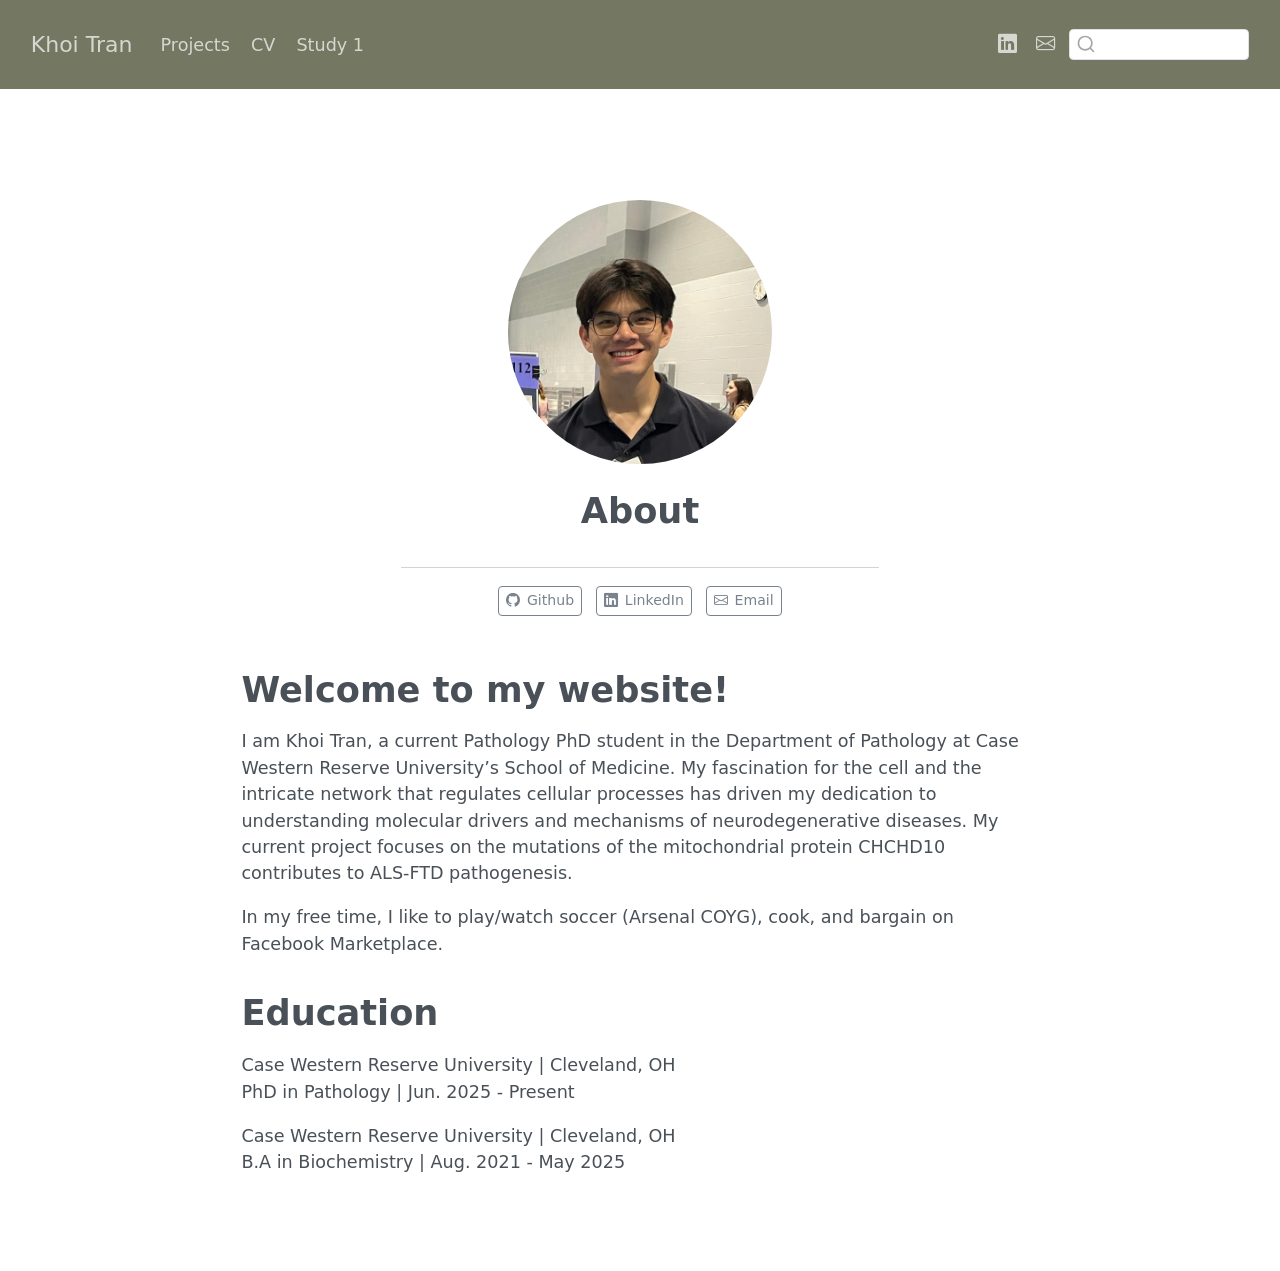
==== commit ed0eac86: "update" ====
--- a/docs/index.html
+++ b/docs/index.html
@@ -7,7 +7,7 @@
 <meta name="viewport" content="width=device-width, initial-scale=1.0, user-scalable=yes">
 
 
-<title>index – Khoi Tran</title>
+<title>About – Khoi Tran</title>
 <style>
 /* Default styles provided by pandoc.
 ** See https://pandoc.org/MANUAL.html#variables-for-html for config info.
@@ -29,34 +29,21 @@
 </style>
 
 
-<script src="../site_libs/quarto-nav/quarto-nav.js"></script>
-<script src="../site_libs/clipboard/clipboard.min.js"></script>
-<script src="../site_libs/quarto-search/autocomplete.umd.js"></script>
-<script src="../site_libs/quarto-search/fuse.min.js"></script>
-<script src="../site_libs/quarto-search/quarto-search.js"></script>
-<meta name="quarto:offset" content="../">
-<script src="../site_libs/quarto-html/quarto.js" type="module"></script>
-<script src="../site_libs/quarto-html/tabsets/tabsets.js" type="module"></script>
-<script src="../site_libs/quarto-html/popper.min.js"></script>
-<script src="../site_libs/quarto-html/tippy.umd.min.js"></script>
-<script src="../site_libs/quarto-html/anchor.min.js"></script>
-<link href="../site_libs/quarto-html/tippy.css" rel="stylesheet">
-<link href="../site_libs/quarto-html/quarto-syntax-highlighting-64a204ab8560d761af7679ceaba22944.css" rel="stylesheet" class="quarto-color-scheme" id="quarto-text-highlighting-styles">
-<link href="../site_libs/quarto-html/quarto-syntax-highlighting-dark-b85bc7c33db8c58e0ec93c3465666fed.css" rel="stylesheet" class="quarto-color-scheme quarto-color-alternate" id="quarto-text-highlighting-styles">
-<link href="../site_libs/quarto-html/quarto-syntax-highlighting-64a204ab8560d761af7679ceaba22944.css" rel="stylesheet" class="quarto-color-scheme-extra" id="quarto-text-highlighting-styles">
-<script src="../site_libs/bootstrap/bootstrap.min.js"></script>
-<link href="../site_libs/bootstrap/bootstrap-icons.css" rel="stylesheet">
-<link href="../site_libs/bootstrap/bootstrap-023e1f9169082f448eb598c346472d9b.min.css" rel="stylesheet" append-hash="true" class="quarto-color-scheme" id="quarto-bootstrap" data-mode="light">
-<link href="../site_libs/bootstrap/bootstrap-dark-023e1f9169082f448eb598c346472d9b.min.css" rel="stylesheet" append-hash="true" class="quarto-color-scheme quarto-color-alternate" id="quarto-bootstrap" data-mode="light">
-<link href="../site_libs/bootstrap/bootstrap-023e1f9169082f448eb598c346472d9b.min.css" rel="stylesheet" append-hash="true" class="quarto-color-scheme-extra" id="quarto-bootstrap" data-mode="light">
-<script src="../site_libs/quarto-dashboard/quarto-dashboard.js"></script>
-<script src="../site_libs/quarto-dashboard/stickythead.js"></script>
-
-
-
-<script src="../site_libs/quarto-dashboard/web-components.js" type="module"></script>
-<script src="../site_libs/quarto-dashboard/components.js"></script>
-
+<script src="site_libs/quarto-nav/quarto-nav.js"></script>
+<script src="site_libs/clipboard/clipboard.min.js"></script>
+<script src="site_libs/quarto-search/autocomplete.umd.js"></script>
+<script src="site_libs/quarto-search/fuse.min.js"></script>
+<script src="site_libs/quarto-search/quarto-search.js"></script>
+<meta name="quarto:offset" content="./">
+<script src="site_libs/quarto-html/quarto.js" type="module"></script>
+<script src="site_libs/quarto-html/tabsets/tabsets.js" type="module"></script>
+<script src="site_libs/quarto-html/popper.min.js"></script>
+<script src="site_libs/quarto-html/tippy.umd.min.js"></script>
+<link href="site_libs/quarto-html/tippy.css" rel="stylesheet">
+<link href="site_libs/quarto-html/quarto-syntax-highlighting-64a204ab8560d761af7679ceaba22944.css" rel="stylesheet" id="quarto-text-highlighting-styles">
+<script src="site_libs/bootstrap/bootstrap.min.js"></script>
+<link href="site_libs/bootstrap/bootstrap-icons.css" rel="stylesheet">
+<link href="site_libs/bootstrap/bootstrap-b6aa03cc295464a5fa7310b3382151e6.min.css" rel="stylesheet" append-hash="true" id="quarto-bootstrap" data-mode="light">
 <script id="quarto-search-options" type="application/json">{
   "location": "navbar",
   "copy-button": false,
@@ -83,33 +70,18 @@
     "search-label": "Search"
   }
 }</script>
-<style>
-  /* Smaller text in every text card (value boxes keep their size) */
-  .card:not(.bslib-value-box) .card-body p,
-  .card:not(.bslib-value-box) .card-body li {
-    font-size: 0.82rem;
-    line-height: 1.35;
-  }
-  /* Bold subheaders: card titles and tab labels */
-  .card-header,
-  .card-header .card-title,
-  .nav-tabs .nav-link {
-    font-weight: 700;
-  }
-</style>
 
 
 </head>
 
-<body class="quarto-dashboard nav-fixed dashboard-fill fullcontent quarto-light">
-
+<body class="nav-fixed fullcontent quarto-light">
 
 <div id="quarto-search-results"></div>
   <header id="quarto-header" class="headroom fixed-top">
     <nav class="navbar navbar-expand-lg " data-bs-theme="dark">
       <div class="navbar-container container-fluid">
       <div class="navbar-brand-container mx-auto">
-    <a class="navbar-brand" href="../index.html">
+    <a class="navbar-brand" href="./index.html">
     <span class="navbar-title">Khoi Tran</span>
     </a>
   </div>
@@ -120,15 +92,11 @@
           <div class="collapse navbar-collapse" id="navbarCollapse">
             <ul class="navbar-nav navbar-nav-scroll me-auto">
   <li class="nav-item">
-    <a class="nav-link" href="../projects/index.html"> 
+    <a class="nav-link" href="./projects/index.html"> 
 <span class="menu-text">Projects</span></a>
   </li>  
   <li class="nav-item">
-    <a class="nav-link active" href="../dashboard/index.html" aria-current="page"> 
-<span class="menu-text">Dashboard</span></a>
-  </li>  
-  <li class="nav-item">
-    <a class="nav-link" href="../cv/index.html"> 
+    <a class="nav-link" href="./cv/index.html"> 
 <span class="menu-text">CV</span></a>
   </li>  
   <li class="nav-item">
@@ -143,7124 +111,73 @@
 <span class="menu-text"></span></a>
   </li>  
   <li class="nav-item compact">
-    <a class="nav-link" href="../kdt50@case.edu"> <i class="bi bi-envelope" role="img" aria-label="email">
+    <a class="nav-link" href="./kdt50@case.edu"> <i class="bi bi-envelope" role="img" aria-label="email">
 </i> 
 <span class="menu-text"></span></a>
   </li>  
 </ul>
-          <div class="quarto-dashboard-links"><a class="quarto-dashboard-link" href="https://github.com/YOUR-USERNAME/YOUR-REPO" aria-label="GitHub repository for this dashboard"><i class="bi bi-github"></i></a></div></div> <!-- /navcollapse -->
+          </div> <!-- /navcollapse -->
             <div class="quarto-navbar-tools">
 </div>
       </div> <!-- /container-fluid -->
     </nav>
-<header id="quarto-dashboard-header">
-<nav class="navbar navbar-expand-md slim" data-bs-theme="dark">
-  <div class="navbar-container container-fluid">
-    <button class="navbar-toggler" type="button" data-bs-toggle="collapse" data-bs-target="#dashboard-collapse" aria-controls="dashboard-collapse" aria-expanded="false" aria-label="Toggle navigation">
-      <span class="navbar-toggler-icon"></span>
-    </button>    
-
-
-    <div class="navbar-brand-container">
-
-
-      <div class="navbar-title">
-        <div class="navbar-title-text"><a href="#">Dashboard</a></div>
-        
-        
-      </div>
-    </div>
-<div id="dashboard-collapse" class="navbar-collapse collapse"><ul class="navbar-nav navbar-nav-scroll me-auto" role="tablist"><li class="nav-item" role="presentation"><a id="tab-overview" class="nav-link active" data-bs-toggle="tab" role="tab" data-bs-target="#overview" data-scrolling="false" href="#overview" aria-controls="overview" aria-selected="true"><span class="nav-link-text">Overview</span></a></li><li class="nav-item" role="presentation"><a id="tab-analysis-a" class="nav-link" data-bs-toggle="tab" role="tab" data-bs-target="#analysis-a" data-scrolling="false" href="#analysis-a" aria-controls="analysis-a" aria-selected="false"><span class="nav-link-text">Analysis A</span></a></li><li class="nav-item" role="presentation"><a id="tab-analysis-b" class="nav-link" data-bs-toggle="tab" role="tab" data-bs-target="#analysis-b" data-scrolling="false" href="#analysis-b" aria-controls="analysis-b" aria-selected="false"><span class="nav-link-text">Analysis B</span></a></li><li class="nav-item" role="presentation"><a id="tab-analysis-c" class="nav-link" data-bs-toggle="tab" role="tab" data-bs-target="#analysis-c" data-scrolling="false" href="#analysis-c" aria-controls="analysis-c" aria-selected="false"><span class="nav-link-text">Analysis C</span></a></li><li class="nav-item" role="presentation"><a id="tab-analysis-d" class="nav-link" data-bs-toggle="tab" role="tab" data-bs-target="#analysis-d" data-scrolling="false" href="#analysis-d" aria-controls="analysis-d" aria-selected="false"><span class="nav-link-text">Analysis D</span></a></li><li class="nav-item" role="presentation"><a id="tab-codebook" class="nav-link" data-bs-toggle="tab" role="tab" data-bs-target="#codebook" data-scrolling="false" href="#codebook" aria-controls="codebook" aria-selected="false"><span class="nav-link-text">Codebook</span></a></li></ul></div></div>
-</nav>
-</header></header>
+</header>
 <!-- content -->
-<div id="quarto-content" class="quarto-container page-layout-custom page-navbar quarto-dashboard-content bslib-gap-spacing html-fill-container bslib-page-fill quarto-dashboard-pages">
+<div id="quarto-content" class="quarto-container page-columns page-rows-contents page-layout-article page-navbar">
 <!-- sidebar -->
 <!-- margin-sidebar -->
+    
 <!-- main -->
-
-<div class="bslib-grid-item html-fill-item tab-content bslib-grid" data-layout="fill" style="display: grid; grid-template-rows: minmax(3em, 1fr); grid-auto-columns: minmax(0, 1fr);">
-<div id="overview" class="dashboard-page tab-pane show active html-fill-item html-fill-container" data-orientation="rows" aria-labelledby="tab-overview">
-<div class="html-fill-item html-fill-container bslib-grid" style="display: grid; grid-template-rows: minmax(3em, 45fr) minmax(3em, 60fr); grid-auto-columns: minmax(0, 1fr);">
-<div class="html-fill-item html-fill-container bslib-grid" style="display: grid; grid-template-columns: minmax(3em, 1fr) minmax(3em, 1fr) minmax(3em, 1fr) minmax(3em, 1fr) minmax(3em, 1fr);
-grid-auto-rows: minmax(0, 1fr);">
-<div class="card valuebox cell html-fill-item html-fill-container bslib-card bslib-value-box bg-white showcase-left-center" data-bslib-card-init="" data-require-bs-caller="card()">
-<div class="card-body html-fill-item html-fill-container">
-<div data-icon="people-fill" class="html-fill-item html-fill-container value-box-grid">
-<div class="value-box-showcase html-fill-item html-fill-container">
-
-<i class="bi bi-people-fill"></i></div>
-<div class="value-box-area">
-<p class="value-box-title">
-Adults analyzed (age 21-79)
-</p>
-<p class="value-box-value">
-7,853
-</p>
+<main class="content" id="quarto-document-content">
+
+
+
+
+<div class="quarto-about-jolla">
+  <img src="img/profile_pic.jpg" class="about-image
+  round " style="height: 15em; width: 15em;">
+ <header id="title-block-header" class="quarto-title-block default">
+<div class="quarto-title">
+<h1 class="title">About</h1>
+</div>
+<div class="quarto-title-meta">
+  </div>
+</header><div id="about-block">
+</div> 
+  <hr class="about-sep">
+   <div class="about-links">
+  <a href="https://github.com/ktrann29" class="about-link" rel="" target="">
+    <i class="bi bi-github"></i>
+     <span class="about-link-text">Github</span>
+  </a>
+  <a href="https://www.linkedin.com/in/khoitran29/" class="about-link" rel="" target="">
+    <i class="bi bi-linkedin"></i>
+     <span class="about-link-text">LinkedIn</span>
+  </a>
+  <a href="mailto:kdt50@case.edu" class="about-link" rel="" target="">
+    <i class="bi bi-envelope"></i>
+     <span class="about-link-text">Email</span>
+  </a>
 </div>
 </div>
-</div>
-<script data-bslib-card-init="">bslib.Card.initializeAllCards();</script></div><div class="card valuebox cell html-fill-item html-fill-container bslib-card bslib-value-box bg-white showcase-left-center" data-bslib-card-init="" data-require-bs-caller="card()">
-<div class="card-body html-fill-item html-fill-container">
-<div data-icon="capsule" class="html-fill-item html-fill-container value-box-grid">
-<div class="value-box-showcase html-fill-item html-fill-container">
-
-<i class="bi bi-capsule"></i></div>
-<div class="value-box-area">
-<p class="value-box-title">
-A: median LDL difference (mg/dL)
-</p>
-<p class="value-box-value">
-2.5
-</p>
-</div>
-</div>
-</div>
-<script data-bslib-card-init="">bslib.Card.initializeAllCards();</script></div><div class="card valuebox cell html-fill-item html-fill-container bslib-card bslib-value-box bg-white showcase-left-center" data-bslib-card-init="" data-require-bs-caller="card()">
-<div class="card-body html-fill-item html-fill-container">
-<div data-icon="gender-ambiguous" class="html-fill-item html-fill-container value-box-grid">
-<div class="value-box-showcase html-fill-item html-fill-container">
-
-<i class="bi bi-gender-ambiguous"></i></div>
-<div class="value-box-area">
-<p class="value-box-title">
-B: glucose difference, male - female (mg/dL)
-</p>
-<p class="value-box-value">
-2.7
-</p>
-</div>
-</div>
-</div>
-<script data-bslib-card-init="">bslib.Card.initializeAllCards();</script></div><div class="card valuebox cell html-fill-item html-fill-container bslib-card bslib-value-box bg-white showcase-left-center" data-bslib-card-init="" data-require-bs-caller="card()">
-<div class="card-body html-fill-item html-fill-container">
-<div data-icon="cup-straw" class="html-fill-item html-fill-container value-box-grid">
-<div class="value-box-showcase html-fill-item html-fill-container">
-
-<i class="bi bi-cup-straw"></i></div>
-<div class="value-box-area">
-<p class="value-box-title">
-C: ANOVA p-value
-</p>
-<p class="value-box-value">
-0.017
-</p>
-</div>
-</div>
-</div>
-<script data-bslib-card-init="">bslib.Card.initializeAllCards();</script></div><div class="card valuebox cell html-fill-item html-fill-container bslib-card bslib-value-box bg-white showcase-left-center" data-bslib-card-init="" data-require-bs-caller="card()">
-<div class="card-body html-fill-item html-fill-container">
-<div data-icon="eye-fill" class="html-fill-item html-fill-container value-box-grid">
-<div class="value-box-showcase html-fill-item html-fill-container">
-
-<i class="bi bi-eye-fill"></i></div>
-<div class="value-box-area">
-<p class="value-box-title">
-D: relative risk, male / female
-</p>
-<p class="value-box-value">
-0.87
-</p>
-</div>
-</div>
-</div>
-<script data-bslib-card-init="">bslib.Card.initializeAllCards();</script></div>
-</div>
-<div class="html-fill-item html-fill-container bslib-grid" style="display: grid; grid-template-columns: minmax(3em, 60fr) minmax(3em, 40fr);
-grid-auto-rows: minmax(0, 1fr);">
-<div class="html-fill-item html-fill-container bslib-grid" style="display: grid; grid-template-rows: minmax(3em, 1fr); grid-auto-columns: minmax(0, 1fr);">
-<div class="card cell html-fill-item html-fill-container bslib-card" data-title="Results at a glance" data-bslib-card-init="" data-require-bs-caller="card()" data-full-screen="false">
-<div class="card-header"><div class="card-title"><span style="display: inline">
-Results at a glance
-</span></div></div>
-<div class="card-body html-fill-item html-fill-container">
-<div class="cell-output-display html-fill-item html-fill-container">
-<div id="injljmkggz" style="padding-left:0px;padding-right:0px;padding-top:10px;padding-bottom:10px;overflow-x:auto;overflow-y:auto;width:auto;height:auto;" class="html-fill-item html-fill-container">
-<style>#injljmkggz table {
-  font-family: system-ui, 'Segoe UI', Roboto, Helvetica, Arial, sans-serif, 'Apple Color Emoji', 'Segoe UI Emoji', 'Segoe UI Symbol', 'Noto Color Emoji';
-  -webkit-font-smoothing: antialiased;
-  -moz-osx-font-smoothing: grayscale;
-}
-
-#injljmkggz thead, #injljmkggz tbody, #injljmkggz tfoot, #injljmkggz tr, #injljmkggz td, #injljmkggz th {
-  border-style: none;
-}
-
-#injljmkggz p {
-  margin: 0;
-  padding: 0;
-}
-
-#injljmkggz .gt_table {
-  display: table;
-  border-collapse: collapse;
-  line-height: normal;
-  margin-left: auto;
-  margin-right: auto;
-  color: #333333;
-  font-size: 12px;
-  font-weight: normal;
-  font-style: normal;
-  background-color: #FFFFFF;
-  width: auto;
-  border-top-style: solid;
-  border-top-width: 2px;
-  border-top-color: #A8A8A8;
-  border-right-style: none;
-  border-right-width: 2px;
-  border-right-color: #D3D3D3;
-  border-bottom-style: solid;
-  border-bottom-width: 2px;
-  border-bottom-color: #A8A8A8;
-  border-left-style: none;
-  border-left-width: 2px;
-  border-left-color: #D3D3D3;
-}
-
-#injljmkggz .gt_caption {
-  padding-top: 4px;
-  padding-bottom: 4px;
-}
-
-#injljmkggz .gt_title {
-  color: #333333;
-  font-size: 125%;
-  font-weight: initial;
-  padding-top: 4px;
-  padding-bottom: 4px;
-  padding-left: 5px;
-  padding-right: 5px;
-  border-bottom-color: #FFFFFF;
-  border-bottom-width: 0;
-}
-
-#injljmkggz .gt_subtitle {
-  color: #333333;
-  font-size: 85%;
-  font-weight: initial;
-  padding-top: 3px;
-  padding-bottom: 5px;
-  padding-left: 5px;
-  padding-right: 5px;
-  border-top-color: #FFFFFF;
-  border-top-width: 0;
-}
-
-#injljmkggz .gt_heading {
-  background-color: #FFFFFF;
-  text-align: center;
-  border-bottom-color: #FFFFFF;
-  border-left-style: none;
-  border-left-width: 1px;
-  border-left-color: #D3D3D3;
-  border-right-style: none;
-  border-right-width: 1px;
-  border-right-color: #D3D3D3;
-}
-
-#injljmkggz .gt_bottom_border {
-  border-bottom-style: solid;
-  border-bottom-width: 2px;
-  border-bottom-color: #D3D3D3;
-}
-
-#injljmkggz .gt_col_headings {
-  border-top-style: solid;
-  border-top-width: 2px;
-  border-top-color: #D3D3D3;
-  border-bottom-style: solid;
-  border-bottom-width: 2px;
-  border-bottom-color: #D3D3D3;
-  border-left-style: none;
-  border-left-width: 1px;
-  border-left-color: #D3D3D3;
-  border-right-style: none;
-  border-right-width: 1px;
-  border-right-color: #D3D3D3;
-}
-
-#injljmkggz .gt_col_heading {
-  color: #333333;
-  background-color: #FFFFFF;
-  font-size: 100%;
-  font-weight: normal;
-  text-transform: inherit;
-  border-left-style: none;
-  border-left-width: 1px;
-  border-left-color: #D3D3D3;
-  border-right-style: none;
-  border-right-width: 1px;
-  border-right-color: #D3D3D3;
-  vertical-align: bottom;
-  padding-top: 5px;
-  padding-bottom: 6px;
-  padding-left: 5px;
-  padding-right: 5px;
-  overflow-x: hidden;
-}
-
-#injljmkggz .gt_column_spanner_outer {
-  color: #333333;
-  background-color: #FFFFFF;
-  font-size: 100%;
-  font-weight: normal;
-  text-transform: inherit;
-  padding-top: 0;
-  padding-bottom: 0;
-  padding-left: 4px;
-  padding-right: 4px;
-}
-
-#injljmkggz .gt_column_spanner_outer:first-child {
-  padding-left: 0;
-}
-
-#injljmkggz .gt_column_spanner_outer:last-child {
-  padding-right: 0;
-}
-
-#injljmkggz .gt_column_spanner {
-  border-bottom-style: solid;
-  border-bottom-width: 2px;
-  border-bottom-color: #D3D3D3;
-  vertical-align: bottom;
-  padding-top: 5px;
-  padding-bottom: 5px;
-  overflow-x: hidden;
-  display: inline-block;
-  width: 100%;
-}
-
-#injljmkggz .gt_spanner_row {
-  border-bottom-style: hidden;
-}
-
-#injljmkggz .gt_group_heading {
-  padding-top: 8px;
-  padding-bottom: 8px;
-  padding-left: 5px;
-  padding-right: 5px;
-  color: #333333;
-  background-color: #FFFFFF;
-  font-size: 100%;
-  font-weight: initial;
-  text-transform: inherit;
-  border-top-style: solid;
-  border-top-width: 2px;
-  border-top-color: #D3D3D3;
-  border-bottom-style: solid;
-  border-bottom-width: 2px;
-  border-bottom-color: #D3D3D3;
-  border-left-style: none;
-  border-left-width: 1px;
-  border-left-color: #D3D3D3;
-  border-right-style: none;
-  border-right-width: 1px;
-  border-right-color: #D3D3D3;
-  vertical-align: middle;
-  text-align: left;
-}
-
-#injljmkggz .gt_empty_group_heading {
-  padding: 0.5px;
-  color: #333333;
-  background-color: #FFFFFF;
-  font-size: 100%;
-  font-weight: initial;
-  border-top-style: solid;
-  border-top-width: 2px;
-  border-top-color: #D3D3D3;
-  border-bottom-style: solid;
-  border-bottom-width: 2px;
-  border-bottom-color: #D3D3D3;
-  vertical-align: middle;
-}
-
-#injljmkggz .gt_from_md > :first-child {
-  margin-top: 0;
-}
-
-#injljmkggz .gt_from_md > :last-child {
-  margin-bottom: 0;
-}
-
-#injljmkggz .gt_row {
-  padding-top: 4px;
-  padding-bottom: 4px;
-  padding-left: 5px;
-  padding-right: 5px;
-  margin: 10px;
-  border-top-style: solid;
-  border-top-width: 1px;
-  border-top-color: #D3D3D3;
-  border-left-style: none;
-  border-left-width: 1px;
-  border-left-color: #D3D3D3;
-  border-right-style: none;
-  border-right-width: 1px;
-  border-right-color: #D3D3D3;
-  vertical-align: middle;
-  overflow-x: hidden;
-}
-
-#injljmkggz .gt_stub {
-  color: #333333;
-  background-color: #FFFFFF;
-  font-size: 100%;
-  font-weight: initial;
-  text-transform: inherit;
-  border-right-style: solid;
-  border-right-width: 2px;
-  border-right-color: #D3D3D3;
-  padding-left: 5px;
-  padding-right: 5px;
-}
-
-#injljmkggz .gt_stub_row_group {
-  color: #333333;
-  background-color: #FFFFFF;
-  font-size: 100%;
-  font-weight: initial;
-  text-transform: inherit;
-  border-right-style: solid;
-  border-right-width: 2px;
-  border-right-color: #D3D3D3;
-  padding-left: 5px;
-  padding-right: 5px;
-  vertical-align: top;
-}
-
-#injljmkggz .gt_row_group_first td {
-  border-top-width: 2px;
-}
-
-#injljmkggz .gt_row_group_first th {
-  border-top-width: 2px;
-}
-
-#injljmkggz .gt_summary_row {
-  color: #333333;
-  background-color: #FFFFFF;
-  text-transform: inherit;
-  padding-top: 8px;
-  padding-bottom: 8px;
-  padding-left: 5px;
-  padding-right: 5px;
-}
-
-#injljmkggz .gt_first_summary_row {
-  border-top-style: solid;
-  border-top-color: #D3D3D3;
-}
-
-#injljmkggz .gt_first_summary_row.thick {
-  border-top-width: 2px;
-}
-
-#injljmkggz .gt_last_summary_row {
-  padding-top: 8px;
-  padding-bottom: 8px;
-  padding-left: 5px;
-  padding-right: 5px;
-  border-bottom-style: solid;
-  border-bottom-width: 2px;
-  border-bottom-color: #D3D3D3;
-}
-
-#injljmkggz .gt_grand_summary_row {
-  color: #333333;
-  background-color: #FFFFFF;
-  text-transform: inherit;
-  padding-top: 8px;
-  padding-bottom: 8px;
-  padding-left: 5px;
-  padding-right: 5px;
-}
-
-#injljmkggz .gt_first_grand_summary_row {
-  padding-top: 8px;
-  padding-bottom: 8px;
-  padding-left: 5px;
-  padding-right: 5px;
-  border-top-style: double;
-  border-top-width: 6px;
-  border-top-color: #D3D3D3;
-}
-
-#injljmkggz .gt_last_grand_summary_row_top {
-  padding-top: 8px;
-  padding-bottom: 8px;
-  padding-left: 5px;
-  padding-right: 5px;
-  border-bottom-style: double;
-  border-bottom-width: 6px;
-  border-bottom-color: #D3D3D3;
-}
-
-#injljmkggz .gt_striped {
-  background-color: rgba(128, 128, 128, 0.05);
-}
-
-#injljmkggz .gt_table_body {
-  border-top-style: solid;
-  border-top-width: 2px;
-  border-top-color: #D3D3D3;
-  border-bottom-style: solid;
-  border-bottom-width: 2px;
-  border-bottom-color: #D3D3D3;
-}
-
-#injljmkggz .gt_footnotes {
-  color: #333333;
-  background-color: #FFFFFF;
-  border-bottom-style: none;
-  border-bottom-width: 2px;
-  border-bottom-color: #D3D3D3;
-  border-left-style: none;
-  border-left-width: 2px;
-  border-left-color: #D3D3D3;
-  border-right-style: none;
-  border-right-width: 2px;
-  border-right-color: #D3D3D3;
-}
-
-#injljmkggz .gt_footnote {
-  margin: 0px;
-  font-size: 90%;
-  padding-top: 4px;
-  padding-bottom: 4px;
-  padding-left: 5px;
-  padding-right: 5px;
-}
-
-#injljmkggz .gt_sourcenotes {
-  color: #333333;
-  background-color: #FFFFFF;
-  border-bottom-style: none;
-  border-bottom-width: 2px;
-  border-bottom-color: #D3D3D3;
-  border-left-style: none;
-  border-left-width: 2px;
-  border-left-color: #D3D3D3;
-  border-right-style: none;
-  border-right-width: 2px;
-  border-right-color: #D3D3D3;
-}
-
-#injljmkggz .gt_sourcenote {
-  font-size: 90%;
-  padding-top: 4px;
-  padding-bottom: 4px;
-  padding-left: 5px;
-  padding-right: 5px;
-}
-
-#injljmkggz .gt_left {
-  text-align: left;
-}
-
-#injljmkggz .gt_center {
-  text-align: center;
-}
-
-#injljmkggz .gt_right {
-  text-align: right;
-  font-variant-numeric: tabular-nums;
-}
-
-#injljmkggz .gt_font_normal {
-  font-weight: normal;
-}
-
-#injljmkggz .gt_font_bold {
-  font-weight: bold;
-}
-
-#injljmkggz .gt_font_italic {
-  font-style: italic;
-}
-
-#injljmkggz .gt_super {
-  font-size: 65%;
-}
-
-#injljmkggz .gt_footnote_marks {
-  font-size: 75%;
-  vertical-align: 0.4em;
-  position: initial;
-}
-
-#injljmkggz .gt_asterisk {
-  font-size: 100%;
-  vertical-align: 0;
-}
-
-#injljmkggz .gt_indent_1 {
-  text-indent: 5px;
-}
-
-#injljmkggz .gt_indent_2 {
-  text-indent: 10px;
-}
-
-#injljmkggz .gt_indent_3 {
-  text-indent: 15px;
-}
-
-#injljmkggz .gt_indent_4 {
-  text-indent: 20px;
-}
-
-#injljmkggz .gt_indent_5 {
-  text-indent: 25px;
-}
-
-#injljmkggz .katex-display {
-  display: inline-flex !important;
-  margin-bottom: 0.75em !important;
-}
-
-#injljmkggz div.Reactable > div.rt-table > div.rt-thead > div.rt-tr.rt-tr-group-header > div.rt-th-group:after {
-  height: 0px !important;
-}
-</style>
-
-<table class="gt_table caption-top table table-sm table-striped small" data-quarto-bootstrap="false">
-<thead>
-<tr class="gt_col_headings header">
-<th id="analysis" class="gt_col_heading gt_columns_bottom_border gt_center" data-quarto-table-cell-role="th" scope="col">Analysis</th>
-<th id="question" class="gt_col_heading gt_columns_bottom_border gt_left" data-quarto-table-cell-role="th" scope="col">Research question</th>
-<th id="method" class="gt_col_heading gt_columns_bottom_border gt_left" data-quarto-table-cell-role="th" scope="col">Method</th>
-<th id="n" class="gt_col_heading gt_columns_bottom_border gt_center" data-quarto-table-cell-role="th" scope="col">n</th>
-<th id="result" class="gt_col_heading gt_columns_bottom_border gt_left" data-quarto-table-cell-role="th" scope="col">Key result</th>
-<th id="conclusion" class="gt_col_heading gt_columns_bottom_border gt_left" data-quarto-table-cell-role="th" scope="col">Conclusion</th>
-</tr>
-</thead>
-<tbody class="gt_table_body">
-<tr class="odd">
-<td class="gt_row gt_center" headers="analysis">A</td>
-<td class="gt_row gt_left" headers="question">Among diabetics on pills, does reported LDL differ from the doctor's recommended LDL?</td>
-<td class="gt_row gt_left" headers="method">Paired samples: bootstrap of the median difference</td>
-<td class="gt_row gt_center" headers="n">76</td>
-<td class="gt_row gt_left" headers="result">Median difference (reported - recommended) = 2.5 (90% CI 0.0 to 10.0) mg/dL</td>
-<td class="gt_row gt_left" headers="conclusion">No difference between reported and recommended LDL</td>
-</tr>
-<tr class="even">
-<td class="gt_row gt_center" headers="analysis">B</td>
-<td class="gt_row gt_left" headers="question">Do non-diabetic men have higher fasting glucose than women?</td>
-<td class="gt_row gt_left" headers="method">Two independent samples: Welch t-test</td>
-<td class="gt_row gt_center" headers="n">2,997</td>
-<td class="gt_row gt_left" headers="result">Mean difference (Male - Female) = 2.71 (90% CI 1.52 to 3.90) mg/dL</td>
-<td class="gt_row gt_left" headers="conclusion">Men have significantly higher fasting glucose</td>
-</tr>
-<tr class="odd">
-<td class="gt_row gt_center" headers="analysis">C</td>
-<td class="gt_row gt_left" headers="question">Does alcohol-use frequency affect fasting glucose in non-diabetic adults?</td>
-<td class="gt_row gt_left" headers="method">Four independent samples: one-way ANOVA + Tukey HSD</td>
-<td class="gt_row gt_center" headers="n">1,459</td>
-<td class="gt_row gt_left" headers="result">ANOVA F(3, 1455) = 3.41, p = 0.017; 2 of 6 Tukey pairs significant</td>
-<td class="gt_row gt_left" headers="conclusion">Groups differ; significant pairs: Social drinker-Nondrinker; Heavy drinker-Nondrinker</td>
-</tr>
-<tr class="even">
-<td class="gt_row gt_center" headers="analysis">D</td>
-<td class="gt_row gt_left" headers="question">Is retinopathy (severe diabetes) more common in diabetic men than women?</td>
-<td class="gt_row gt_left" headers="method">2 x 2 table: relative risk, odds ratio, risk difference</td>
-<td class="gt_row gt_center" headers="n">1,175</td>
-<td class="gt_row gt_left" headers="result">Relative risk (Male / Female) = 0.87 (90% CI 0.71 to 1.05)</td>
-<td class="gt_row gt_left" headers="conclusion">No significant sex difference in retinopathy</td>
-</tr>
-</tbody><tfoot>
-<tr class="gt_sourcenotes odd">
-<td colspan="6" class="gt_sourcenote">All intervals are 90% CIs.</td>
-</tr>
-</tfoot>
-
-</table>
-
-</div>
-</div>
-</div>
-<bslib-tooltip placement="auto" bsoptions="[]" data-require-bs-version="5" data-require-bs-caller="tooltip()">
-    <template>Expand</template>
-    <span class="bslib-full-screen-enter badge rounded-pill">
-        <svg xmlns="http://www.w3.org/2000/svg" viewbox="0 0 24 24" style="height:1em;width:1em;" aria-hidden="true" role="img"><path d="M20 5C20 4.4 19.6 4 19 4H13C12.4 4 12 3.6 12 3C12 2.4 12.4 2 13 2H21C21.6 2 22 2.4 22 3V11C22 11.6 21.6 12 21 12C20.4 12 20 11.6 20 11V5ZM4 19C4 19.6 4.4 20 5 20H11C11.6 20 12 20.4 12 21C12 21.6 11.6 22 11 22H3C2.4 22 2 21.6 2 21V13C2 12.4 2.4 12 3 12C3.6 12 4 12.4 4 13V19Z"></path></svg>
-    </span>
-</bslib-tooltip><script data-bslib-card-init="">bslib.Card.initializeAllCards();</script></div>
-</div><div class="card tabset html-fill-item html-fill-container bslib-card" data-bslib-card-init="" data-require-bs-caller="card()" data-full-screen="false">
-<div class="card-header dashboard-card-no-title bslib-navs-card-title">
-
-<ul class="nav nav-tabs card-header-tabs" role="tablist" data-tabsetid="card-tabset-7"><li class="nav-item" role="presentation"><a href="#card-tabset-7-1" role="tab" data-toggle="tab" data-bs-toggle="tab" data-value="About this dashboard" aria-selected="true" class="nav-link active">About this dashboard</a></li><li class="nav-item" role="presentation"><a href="#card-tabset-7-2" role="tab" data-toggle="tab" data-bs-toggle="tab" data-value="Sample size by analysis" aria-selected="false" class="nav-link">Sample size by analysis</a></li></ul></div>
-
-
-<div class="tab-content html-fill-item html-fill-container" data-tabset-id="card-tabset-7"><div class="tab-pane active show html-fill-item html-fill-container" role="tabpanel" id="card-tabset-7-1"><div class="card-body html-fill-item html-fill-container" data-title="About this dashboard">
-<p><strong>Questions.</strong> Using NHANES data on U.S. adults aged 21-79, this dashboard walks through four analyses:</p>
-<ul>
-<li><strong>A.</strong> Among diabetics on pills, does reported LDL differ from the LDL goal their doctor recommended?</li>
-<li><strong>B.</strong> Do non-diabetic men have higher fasting glucose than women?</li>
-<li><strong>C.</strong> Does alcohol-use frequency affect fasting glucose?</li>
-<li><strong>D.</strong> Is retinopathy (a marker of severe diabetes) more common in diabetic men than women?</li>
-</ul>
-<p><strong>How to use it.</strong> Start with the headline numbers and the results table. Each <em>Analysis</em> page follows the same path: <em>Research question</em>, <em>About the data</em>, <em>Analysis</em>, and <em>Conclusion</em>. The <em>Codebook</em> page documents every variable and the sample flow.</p>
-<p><strong>Data.</strong> NHANES 2017-March 2020 pre-pandemic files (P_DEMO, P_DIQ, P_GLU, P_ALQ). Dashboard last rendered 2026-09-30 13:16 EDT.</p>
-</div></div><div class="tab-pane html-fill-item html-fill-container" role="tabpanel" id="card-tabset-7-2"><div class="card-body html-fill-item html-fill-container" data-title="Sample size by analysis">
-<div class="cell-output-display html-fill-item html-fill-container">
-<img src="index_files/figure-html/unnamed-chunk-7-1.png" class="img-fluid quarto-dashboard-img-contain" alt="Bar chart of the number of adults included in each of the four analyses.">
-</div>
-</div></div></div><bslib-tooltip placement="auto" bsoptions="[]" data-require-bs-version="5" data-require-bs-caller="tooltip()">
-    <template>Expand</template>
-    <span class="bslib-full-screen-enter badge rounded-pill">
-        <svg xmlns="http://www.w3.org/2000/svg" viewbox="0 0 24 24" style="height:1em;width:1em;" aria-hidden="true" role="img"><path d="M20 5C20 4.4 19.6 4 19 4H13C12.4 4 12 3.6 12 3C12 2.4 12.4 2 13 2H21C21.6 2 22 2.4 22 3V11C22 11.6 21.6 12 21 12C20.4 12 20 11.6 20 11V5ZM4 19C4 19.6 4.4 20 5 20H11C11.6 20 12 20.4 12 21C12 21.6 11.6 22 11 22H3C2.4 22 2 21.6 2 21V13C2 12.4 2.4 12 3 12C3.6 12 4 12.4 4 13V19Z"></path></svg>
-    </span>
-</bslib-tooltip><script data-bslib-card-init="">bslib.Card.initializeAllCards();</script></div>
-</div>
-</div>
-</div>
-<div id="analysis-a" class="dashboard-page tab-pane grid-skip html-fill-item html-fill-container" data-orientation="columns" aria-labelledby="tab-analysis-a">
-<div class="html-fill-item html-fill-container bslib-grid" style="display: grid; grid-template-columns: minmax(3em, 50fr) minmax(3em, 50fr);
-grid-auto-rows: minmax(0, 1fr);">
-<div class="html-fill-item html-fill-container bslib-grid" style="display: grid; grid-template-rows: minmax(3em, 30fr) minmax(3em, 70fr); grid-auto-columns: minmax(0, 1fr);">
-<div class="html-fill-item html-fill-container bslib-grid" style="display: grid; grid-template-columns: minmax(3em, 1fr);
-grid-auto-rows: minmax(0, 1fr);">
-<div class="card html-fill-item html-fill-container bslib-card" data-title="Research question" data-bslib-card-init="" data-require-bs-caller="card()" data-full-screen="false">
-<div class="card-header"><div class="card-title"><span style="display: inline">
-Research question
-</span></div></div>
-<div class="card-body html-fill-item html-fill-container">
-<em>Among diabetics who take diabetic pills, is there a difference between their reported LDL cholesterol and the LDL goal their doctor recommended?</em>
-<p>Diabetic pills control blood sugar and may also influence other clinical measures such as LDL, which tends to be elevated in diabetes. The question is whether <strong>reported LDL differs from the doctor’s recommended LDL</strong> in this group.</p>
-<p><strong>Design:</strong> paired samples (each person has one reported and one recommended value).</p>
-</div>
-<bslib-tooltip placement="auto" bsoptions="[]" data-require-bs-version="5" data-require-bs-caller="tooltip()">
-    <template>Expand</template>
-    <span class="bslib-full-screen-enter badge rounded-pill">
-        <svg xmlns="http://www.w3.org/2000/svg" viewbox="0 0 24 24" style="height:1em;width:1em;" aria-hidden="true" role="img"><path d="M20 5C20 4.4 19.6 4 19 4H13C12.4 4 12 3.6 12 3C12 2.4 12.4 2 13 2H21C21.6 2 22 2.4 22 3V11C22 11.6 21.6 12 21 12C20.4 12 20 11.6 20 11V5ZM4 19C4 19.6 4.4 20 5 20H11C11.6 20 12 20.4 12 21C12 21.6 11.6 22 11 22H3C2.4 22 2 21.6 2 21V13C2 12.4 2.4 12 3 12C3.6 12 4 12.4 4 13V19Z"></path></svg>
-    </span>
-</bslib-tooltip><script data-bslib-card-init="">bslib.Card.initializeAllCards();</script></div>
-</div>
-<div class="card tabset html-fill-item html-fill-container bslib-card" data-bslib-card-init="" data-require-bs-caller="card()" data-full-screen="false">
-<div class="card-header dashboard-card-no-title bslib-navs-card-title">
-
-<ul class="nav nav-tabs card-header-tabs" role="tablist" data-tabsetid="card-tabset-9"><li class="nav-item" role="presentation"><a href="#card-tabset-9-1" role="tab" data-toggle="tab" data-bs-toggle="tab" data-value="About the data" aria-selected="true" class="nav-link active">About the data</a></li><li class="nav-item" role="presentation"><a href="#card-tabset-9-2" role="tab" data-toggle="tab" data-bs-toggle="tab" data-value="Age distribution" aria-selected="false" class="nav-link">Age distribution</a></li><li class="nav-item" role="presentation"><a href="#card-tabset-9-3" role="tab" data-toggle="tab" data-bs-toggle="tab" data-value="Age summary" aria-selected="false" class="nav-link">Age summary</a></li><li class="nav-item" role="presentation"><a href="#card-tabset-9-4" role="tab" data-toggle="tab" data-bs-toggle="tab" data-value="Normality of reported LDL" aria-selected="false" class="nav-link">Normality of reported LDL</a></li></ul></div>
-
-
-
-
-<div class="tab-content html-fill-item html-fill-container" data-tabset-id="card-tabset-9"><div class="tab-pane active show html-fill-item html-fill-container" role="tabpanel" id="card-tabset-9-1"><div class="card-body html-fill-item html-fill-container" data-title="About the data">
-<p><strong>Cohort.</strong> Diabetic adults who currently take diabetic pills (<code>DIQ070 = 1</code>) and gave both a reported and a recommended LDL value (refused, don’t know and missing answers removed): <strong>76 adults</strong>.</p>
-<p><strong>Age.</strong> LDL levels tend to rise with age, so the age mix matters when interpreting results. The age distribution is slightly left-skewed with a median of <strong>65.5 years</strong>.</p>
-<p><strong>Normality.</strong> Reported LDL is right-skewed: the histogram and boxplot show extreme high values that curve the right tail of the Q-Q plot. Normality cannot be assumed (see the <em>Normality of reported LDL</em> tab).</p>
-</div></div><div class="tab-pane html-fill-item html-fill-container" role="tabpanel" id="card-tabset-9-2"><div class="card-body html-fill-item html-fill-container" data-title="Age distribution">
-<div class="cell-output-display html-fill-item html-fill-container">
-<img src="index_files/figure-html/unnamed-chunk-8-1.png" class="img-fluid quarto-dashboard-img-contain" alt="Histogram of subject ages in five-year bins with a dashed vertical line at the median age.">
-</div>
-</div></div><div class="tab-pane html-fill-item html-fill-container" role="tabpanel" id="card-tabset-9-3"><div class="card-body html-fill-item html-fill-container" data-title="Age summary">
-<div class="cell-output-display html-fill-item html-fill-container">
-<div id="lmovemknpz" style="padding-left:0px;padding-right:0px;padding-top:10px;padding-bottom:10px;overflow-x:auto;overflow-y:auto;width:auto;height:auto;" class="html-fill-item html-fill-container">
-<style>#lmovemknpz table {
-  font-family: system-ui, 'Segoe UI', Roboto, Helvetica, Arial, sans-serif, 'Apple Color Emoji', 'Segoe UI Emoji', 'Segoe UI Symbol', 'Noto Color Emoji';
-  -webkit-font-smoothing: antialiased;
-  -moz-osx-font-smoothing: grayscale;
-}
-
-#lmovemknpz thead, #lmovemknpz tbody, #lmovemknpz tfoot, #lmovemknpz tr, #lmovemknpz td, #lmovemknpz th {
-  border-style: none;
-}
-
-#lmovemknpz p {
-  margin: 0;
-  padding: 0;
-}
-
-#lmovemknpz .gt_table {
-  display: table;
-  border-collapse: collapse;
-  line-height: normal;
-  margin-left: auto;
-  margin-right: auto;
-  color: #333333;
-  font-size: 16px;
-  font-weight: normal;
-  font-style: normal;
-  background-color: #FFFFFF;
-  width: auto;
-  border-top-style: solid;
-  border-top-width: 2px;
-  border-top-color: #A8A8A8;
-  border-right-style: none;
-  border-right-width: 2px;
-  border-right-color: #D3D3D3;
-  border-bottom-style: solid;
-  border-bottom-width: 2px;
-  border-bottom-color: #A8A8A8;
-  border-left-style: none;
-  border-left-width: 2px;
-  border-left-color: #D3D3D3;
-}
-
-#lmovemknpz .gt_caption {
-  padding-top: 4px;
-  padding-bottom: 4px;
-}
-
-#lmovemknpz .gt_title {
-  color: #333333;
-  font-size: 125%;
-  font-weight: initial;
-  padding-top: 4px;
-  padding-bottom: 4px;
-  padding-left: 5px;
-  padding-right: 5px;
-  border-bottom-color: #FFFFFF;
-  border-bottom-width: 0;
-}
-
-#lmovemknpz .gt_subtitle {
-  color: #333333;
-  font-size: 85%;
-  font-weight: initial;
-  padding-top: 3px;
-  padding-bottom: 5px;
-  padding-left: 5px;
-  padding-right: 5px;
-  border-top-color: #FFFFFF;
-  border-top-width: 0;
-}
-
-#lmovemknpz .gt_heading {
-  background-color: #FFFFFF;
-  text-align: center;
-  border-bottom-color: #FFFFFF;
-  border-left-style: none;
-  border-left-width: 1px;
-  border-left-color: #D3D3D3;
-  border-right-style: none;
-  border-right-width: 1px;
-  border-right-color: #D3D3D3;
-}
-
-#lmovemknpz .gt_bottom_border {
-  border-bottom-style: solid;
-  border-bottom-width: 2px;
-  border-bottom-color: #D3D3D3;
-}
-
-#lmovemknpz .gt_col_headings {
-  border-top-style: solid;
-  border-top-width: 2px;
-  border-top-color: #D3D3D3;
-  border-bottom-style: solid;
-  border-bottom-width: 2px;
-  border-bottom-color: #D3D3D3;
-  border-left-style: none;
-  border-left-width: 1px;
-  border-left-color: #D3D3D3;
-  border-right-style: none;
-  border-right-width: 1px;
-  border-right-color: #D3D3D3;
-}
-
-#lmovemknpz .gt_col_heading {
-  color: #333333;
-  background-color: #FFFFFF;
-  font-size: 100%;
-  font-weight: normal;
-  text-transform: inherit;
-  border-left-style: none;
-  border-left-width: 1px;
-  border-left-color: #D3D3D3;
-  border-right-style: none;
-  border-right-width: 1px;
-  border-right-color: #D3D3D3;
-  vertical-align: bottom;
-  padding-top: 5px;
-  padding-bottom: 6px;
-  padding-left: 5px;
-  padding-right: 5px;
-  overflow-x: hidden;
-}
-
-#lmovemknpz .gt_column_spanner_outer {
-  color: #333333;
-  background-color: #FFFFFF;
-  font-size: 100%;
-  font-weight: normal;
-  text-transform: inherit;
-  padding-top: 0;
-  padding-bottom: 0;
-  padding-left: 4px;
-  padding-right: 4px;
-}
-
-#lmovemknpz .gt_column_spanner_outer:first-child {
-  padding-left: 0;
-}
-
-#lmovemknpz .gt_column_spanner_outer:last-child {
-  padding-right: 0;
-}
-
-#lmovemknpz .gt_column_spanner {
-  border-bottom-style: solid;
-  border-bottom-width: 2px;
-  border-bottom-color: #D3D3D3;
-  vertical-align: bottom;
-  padding-top: 5px;
-  padding-bottom: 5px;
-  overflow-x: hidden;
-  display: inline-block;
-  width: 100%;
-}
-
-#lmovemknpz .gt_spanner_row {
-  border-bottom-style: hidden;
-}
-
-#lmovemknpz .gt_group_heading {
-  padding-top: 8px;
-  padding-bottom: 8px;
-  padding-left: 5px;
-  padding-right: 5px;
-  color: #333333;
-  background-color: #FFFFFF;
-  font-size: 100%;
-  font-weight: initial;
-  text-transform: inherit;
-  border-top-style: solid;
-  border-top-width: 2px;
-  border-top-color: #D3D3D3;
-  border-bottom-style: solid;
-  border-bottom-width: 2px;
-  border-bottom-color: #D3D3D3;
-  border-left-style: none;
-  border-left-width: 1px;
-  border-left-color: #D3D3D3;
-  border-right-style: none;
-  border-right-width: 1px;
-  border-right-color: #D3D3D3;
-  vertical-align: middle;
-  text-align: left;
-}
-
-#lmovemknpz .gt_empty_group_heading {
-  padding: 0.5px;
-  color: #333333;
-  background-color: #FFFFFF;
-  font-size: 100%;
-  font-weight: initial;
-  border-top-style: solid;
-  border-top-width: 2px;
-  border-top-color: #D3D3D3;
-  border-bottom-style: solid;
-  border-bottom-width: 2px;
-  border-bottom-color: #D3D3D3;
-  vertical-align: middle;
-}
-
-#lmovemknpz .gt_from_md > :first-child {
-  margin-top: 0;
-}
-
-#lmovemknpz .gt_from_md > :last-child {
-  margin-bottom: 0;
-}
-
-#lmovemknpz .gt_row {
-  padding-top: 8px;
-  padding-bottom: 8px;
-  padding-left: 5px;
-  padding-right: 5px;
-  margin: 10px;
-  border-top-style: solid;
-  border-top-width: 1px;
-  border-top-color: #D3D3D3;
-  border-left-style: none;
-  border-left-width: 1px;
-  border-left-color: #D3D3D3;
-  border-right-style: none;
-  border-right-width: 1px;
-  border-right-color: #D3D3D3;
-  vertical-align: middle;
-  overflow-x: hidden;
-}
-
-#lmovemknpz .gt_stub {
-  color: #333333;
-  background-color: #FFFFFF;
-  font-size: 100%;
-  font-weight: initial;
-  text-transform: inherit;
-  border-right-style: solid;
-  border-right-width: 2px;
-  border-right-color: #D3D3D3;
-  padding-left: 5px;
-  padding-right: 5px;
-}
-
-#lmovemknpz .gt_stub_row_group {
-  color: #333333;
-  background-color: #FFFFFF;
-  font-size: 100%;
-  font-weight: initial;
-  text-transform: inherit;
-  border-right-style: solid;
-  border-right-width: 2px;
-  border-right-color: #D3D3D3;
-  padding-left: 5px;
-  padding-right: 5px;
-  vertical-align: top;
-}
-
-#lmovemknpz .gt_row_group_first td {
-  border-top-width: 2px;
-}
-
-#lmovemknpz .gt_row_group_first th {
-  border-top-width: 2px;
-}
-
-#lmovemknpz .gt_summary_row {
-  color: #333333;
-  background-color: #FFFFFF;
-  text-transform: inherit;
-  padding-top: 8px;
-  padding-bottom: 8px;
-  padding-left: 5px;
-  padding-right: 5px;
-}
-
-#lmovemknpz .gt_first_summary_row {
-  border-top-style: solid;
-  border-top-color: #D3D3D3;
-}
-
-#lmovemknpz .gt_first_summary_row.thick {
-  border-top-width: 2px;
-}
-
-#lmovemknpz .gt_last_summary_row {
-  padding-top: 8px;
-  padding-bottom: 8px;
-  padding-left: 5px;
-  padding-right: 5px;
-  border-bottom-style: solid;
-  border-bottom-width: 2px;
-  border-bottom-color: #D3D3D3;
-}
-
-#lmovemknpz .gt_grand_summary_row {
-  color: #333333;
-  background-color: #FFFFFF;
-  text-transform: inherit;
-  padding-top: 8px;
-  padding-bottom: 8px;
-  padding-left: 5px;
-  padding-right: 5px;
-}
-
-#lmovemknpz .gt_first_grand_summary_row {
-  padding-top: 8px;
-  padding-bottom: 8px;
-  padding-left: 5px;
-  padding-right: 5px;
-  border-top-style: double;
-  border-top-width: 6px;
-  border-top-color: #D3D3D3;
-}
-
-#lmovemknpz .gt_last_grand_summary_row_top {
-  padding-top: 8px;
-  padding-bottom: 8px;
-  padding-left: 5px;
-  padding-right: 5px;
-  border-bottom-style: double;
-  border-bottom-width: 6px;
-  border-bottom-color: #D3D3D3;
-}
-
-#lmovemknpz .gt_striped {
-  background-color: rgba(128, 128, 128, 0.05);
-}
-
-#lmovemknpz .gt_table_body {
-  border-top-style: solid;
-  border-top-width: 2px;
-  border-top-color: #D3D3D3;
-  border-bottom-style: solid;
-  border-bottom-width: 2px;
-  border-bottom-color: #D3D3D3;
-}
-
-#lmovemknpz .gt_footnotes {
-  color: #333333;
-  background-color: #FFFFFF;
-  border-bottom-style: none;
-  border-bottom-width: 2px;
-  border-bottom-color: #D3D3D3;
-  border-left-style: none;
-  border-left-width: 2px;
-  border-left-color: #D3D3D3;
-  border-right-style: none;
-  border-right-width: 2px;
-  border-right-color: #D3D3D3;
-}
-
-#lmovemknpz .gt_footnote {
-  margin: 0px;
-  font-size: 90%;
-  padding-top: 4px;
-  padding-bottom: 4px;
-  padding-left: 5px;
-  padding-right: 5px;
-}
-
-#lmovemknpz .gt_sourcenotes {
-  color: #333333;
-  background-color: #FFFFFF;
-  border-bottom-style: none;
-  border-bottom-width: 2px;
-  border-bottom-color: #D3D3D3;
-  border-left-style: none;
-  border-left-width: 2px;
-  border-left-color: #D3D3D3;
-  border-right-style: none;
-  border-right-width: 2px;
-  border-right-color: #D3D3D3;
-}
-
-#lmovemknpz .gt_sourcenote {
-  font-size: 90%;
-  padding-top: 4px;
-  padding-bottom: 4px;
-  padding-left: 5px;
-  padding-right: 5px;
-}
-
-#lmovemknpz .gt_left {
-  text-align: left;
-}
-
-#lmovemknpz .gt_center {
-  text-align: center;
-}
-
-#lmovemknpz .gt_right {
-  text-align: right;
-  font-variant-numeric: tabular-nums;
-}
-
-#lmovemknpz .gt_font_normal {
-  font-weight: normal;
-}
-
-#lmovemknpz .gt_font_bold {
-  font-weight: bold;
-}
-
-#lmovemknpz .gt_font_italic {
-  font-style: italic;
-}
-
-#lmovemknpz .gt_super {
-  font-size: 65%;
-}
-
-#lmovemknpz .gt_footnote_marks {
-  font-size: 75%;
-  vertical-align: 0.4em;
-  position: initial;
-}
-
-#lmovemknpz .gt_asterisk {
-  font-size: 100%;
-  vertical-align: 0;
-}
-
-#lmovemknpz .gt_indent_1 {
-  text-indent: 5px;
-}
-
-#lmovemknpz .gt_indent_2 {
-  text-indent: 10px;
-}
-
-#lmovemknpz .gt_indent_3 {
-  text-indent: 15px;
-}
-
-#lmovemknpz .gt_indent_4 {
-  text-indent: 20px;
-}
-
-#lmovemknpz .gt_indent_5 {
-  text-indent: 25px;
-}
-
-#lmovemknpz .katex-display {
-  display: inline-flex !important;
-  margin-bottom: 0.75em !important;
-}
-
-#lmovemknpz div.Reactable > div.rt-table > div.rt-thead > div.rt-tr.rt-tr-group-header > div.rt-th-group:after {
-  height: 0px !important;
-}
-</style>
-
-<table class="gt_table caption-top table" data-quarto-bootstrap="false">
-<thead>
-<tr class="gt_col_headings header">
-<th id="min" class="gt_col_heading gt_columns_bottom_border gt_right" data-quarto-table-cell-role="th" scope="col">min</th>
-<th id="Q1" class="gt_col_heading gt_columns_bottom_border gt_right" data-quarto-table-cell-role="th" scope="col">Q1</th>
-<th id="median" class="gt_col_heading gt_columns_bottom_border gt_right" data-quarto-table-cell-role="th" scope="col">median</th>
-<th id="Q3" class="gt_col_heading gt_columns_bottom_border gt_right" data-quarto-table-cell-role="th" scope="col">Q3</th>
-<th id="IQR" class="gt_col_heading gt_columns_bottom_border gt_right" data-quarto-table-cell-role="th" scope="col">IQR</th>
-<th id="max" class="gt_col_heading gt_columns_bottom_border gt_right" data-quarto-table-cell-role="th" scope="col">max</th>
-<th id="mean" class="gt_col_heading gt_columns_bottom_border gt_right" data-quarto-table-cell-role="th" scope="col">mean</th>
-<th id="sd" class="gt_col_heading gt_columns_bottom_border gt_right" data-quarto-table-cell-role="th" scope="col">sd</th>
-<th id="n" class="gt_col_heading gt_columns_bottom_border gt_right" data-quarto-table-cell-role="th" scope="col">n</th>
-<th id="missing" class="gt_col_heading gt_columns_bottom_border gt_right" data-quarto-table-cell-role="th" scope="col">missing</th>
-</tr>
-</thead>
-<tbody class="gt_table_body">
-<tr class="odd">
-<td class="gt_row gt_right" headers="min">36.0</td>
-<td class="gt_row gt_right" headers="Q1">58.8</td>
-<td class="gt_row gt_right" headers="median">65.5</td>
-<td class="gt_row gt_right" headers="Q3">71.2</td>
-<td class="gt_row gt_right" headers="IQR">12.5</td>
-<td class="gt_row gt_right" headers="max">79.0</td>
-<td class="gt_row gt_right" headers="mean">64.1</td>
-<td class="gt_row gt_right" headers="sd">10.1</td>
-<td class="gt_row gt_right" headers="n">76</td>
-<td class="gt_row gt_right" headers="missing">0</td>
-</tr>
-</tbody>
-</table>
-
-</div>
-</div>
-</div></div><div class="tab-pane html-fill-item html-fill-container" role="tabpanel" id="card-tabset-9-4"><div class="card-body html-fill-item html-fill-container" data-title="Normality of reported LDL">
-<div class="cell-output-display html-fill-item html-fill-container">
-<img src="index_files/figure-html/unnamed-chunk-10-1.png" class="img-fluid quarto-dashboard-img-contain" alt="Histogram with a normal curve, Q-Q plot and boxplot of reported LDL, showing a right-skewed distribution.">
-</div>
-</div></div></div><bslib-tooltip placement="auto" bsoptions="[]" data-require-bs-version="5" data-require-bs-caller="tooltip()">
-    <template>Expand</template>
-    <span class="bslib-full-screen-enter badge rounded-pill">
-        <svg xmlns="http://www.w3.org/2000/svg" viewbox="0 0 24 24" style="height:1em;width:1em;" aria-hidden="true" role="img"><path d="M20 5C20 4.4 19.6 4 19 4H13C12.4 4 12 3.6 12 3C12 2.4 12.4 2 13 2H21C21.6 2 22 2.4 22 3V11C22 11.6 21.6 12 21 12C20.4 12 20 11.6 20 11V5ZM4 19C4 19.6 4.4 20 5 20H11C11.6 20 12 20.4 12 21C12 21.6 11.6 22 11 22H3C2.4 22 2 21.6 2 21V13C2 12.4 2.4 12 3 12C3.6 12 4 12.4 4 13V19Z"></path></svg>
-    </span>
-</bslib-tooltip><script data-bslib-card-init="">bslib.Card.initializeAllCards();</script></div>
-</div><div class="html-fill-item html-fill-container bslib-grid" style="display: grid; grid-template-rows: minmax(3em, 50fr) minmax(3em, 50fr); grid-auto-columns: minmax(0, 1fr);">
-<div class="html-fill-item html-fill-container bslib-grid" style="display: grid; grid-template-columns: minmax(3em, 1fr);
-grid-auto-rows: minmax(0, 1fr);">
-<div class="card cell html-fill-item html-fill-container bslib-card" data-title="Reported vs. recommended LDL" data-bslib-card-init="" data-require-bs-caller="card()" data-full-screen="false">
-<div class="card-header"><div class="card-title"><span style="display: inline">
-Reported vs.&nbsp;recommended LDL
-</span></div></div>
-<div class="card-body html-fill-item html-fill-container">
-<div class="cell-output-display html-fill-item html-fill-container">
-<img src="index_files/figure-html/unnamed-chunk-11-1.png" class="img-fluid quarto-dashboard-img-contain" alt="Side-by-side boxplots of reported LDL and doctor-recommended LDL for diabetics who take diabetic pills.">
-</div>
-</div>
-<bslib-tooltip placement="auto" bsoptions="[]" data-require-bs-version="5" data-require-bs-caller="tooltip()">
-    <template>Expand</template>
-    <span class="bslib-full-screen-enter badge rounded-pill">
-        <svg xmlns="http://www.w3.org/2000/svg" viewbox="0 0 24 24" style="height:1em;width:1em;" aria-hidden="true" role="img"><path d="M20 5C20 4.4 19.6 4 19 4H13C12.4 4 12 3.6 12 3C12 2.4 12.4 2 13 2H21C21.6 2 22 2.4 22 3V11C22 11.6 21.6 12 21 12C20.4 12 20 11.6 20 11V5ZM4 19C4 19.6 4.4 20 5 20H11C11.6 20 12 20.4 12 21C12 21.6 11.6 22 11 22H3C2.4 22 2 21.6 2 21V13C2 12.4 2.4 12 3 12C3.6 12 4 12.4 4 13V19Z"></path></svg>
-    </span>
-</bslib-tooltip><script data-bslib-card-init="">bslib.Card.initializeAllCards();</script></div>
-</div>
-<div class="card tabset html-fill-item html-fill-container bslib-card" data-bslib-card-init="" data-require-bs-caller="card()" data-full-screen="false">
-<div class="card-header dashboard-card-no-title bslib-navs-card-title">
-
-<ul class="nav nav-tabs card-header-tabs" role="tablist" data-tabsetid="card-tabset-11"><li class="nav-item" role="presentation"><a href="#card-tabset-11-1" role="tab" data-toggle="tab" data-bs-toggle="tab" data-value="Analysis" aria-selected="true" class="nav-link active">Analysis</a></li><li class="nav-item" role="presentation"><a href="#card-tabset-11-2" role="tab" data-toggle="tab" data-bs-toggle="tab" data-value="Estimate" aria-selected="false" class="nav-link">Estimate</a></li><li class="nav-item" role="presentation"><a href="#card-tabset-11-3" role="tab" data-toggle="tab" data-bs-toggle="tab" data-value="Conclusion" aria-selected="false" class="nav-link">Conclusion</a></li></ul></div>
-
-
-
-<div class="tab-content html-fill-item html-fill-container" data-tabset-id="card-tabset-11"><div class="tab-pane active show html-fill-item html-fill-container" role="tabpanel" id="card-tabset-11-1"><div class="card-body html-fill-item html-fill-container" data-title="Analysis">
-<p>Reported LDL is right-skewed, so comparing <strong>medians</strong> is more appropriate than comparing means: the median resists outliers.</p>
-<p>The paired t-test compares means, not medians, so I use a <strong>bootstrap</strong> instead. For each person I compute the difference (reported minus recommended LDL), resample those differences 10,000 times, and take the median of each resample. The 5th and 95th percentiles of the resampled medians give the 90% confidence interval. The sample is larger than 30, which supports the bootstrap.</p>
-</div></div><div class="tab-pane html-fill-item html-fill-container" role="tabpanel" id="card-tabset-11-2"><div class="card-body html-fill-item html-fill-container" data-title="Estimate">
-<div class="cell-output-display html-fill-item html-fill-container">
-<div id="nfnfqriuad" style="padding-left:0px;padding-right:0px;padding-top:10px;padding-bottom:10px;overflow-x:auto;overflow-y:auto;width:auto;height:auto;" class="html-fill-item html-fill-container">
-<style>#nfnfqriuad table {
-  font-family: system-ui, 'Segoe UI', Roboto, Helvetica, Arial, sans-serif, 'Apple Color Emoji', 'Segoe UI Emoji', 'Segoe UI Symbol', 'Noto Color Emoji';
-  -webkit-font-smoothing: antialiased;
-  -moz-osx-font-smoothing: grayscale;
-}
-
-#nfnfqriuad thead, #nfnfqriuad tbody, #nfnfqriuad tfoot, #nfnfqriuad tr, #nfnfqriuad td, #nfnfqriuad th {
-  border-style: none;
-}
-
-#nfnfqriuad p {
-  margin: 0;
-  padding: 0;
-}
-
-#nfnfqriuad .gt_table {
-  display: table;
-  border-collapse: collapse;
-  line-height: normal;
-  margin-left: auto;
-  margin-right: auto;
-  color: #333333;
-  font-size: 16px;
-  font-weight: normal;
-  font-style: normal;
-  background-color: #FFFFFF;
-  width: auto;
-  border-top-style: solid;
-  border-top-width: 2px;
-  border-top-color: #A8A8A8;
-  border-right-style: none;
-  border-right-width: 2px;
-  border-right-color: #D3D3D3;
-  border-bottom-style: solid;
-  border-bottom-width: 2px;
-  border-bottom-color: #A8A8A8;
-  border-left-style: none;
-  border-left-width: 2px;
-  border-left-color: #D3D3D3;
-}
-
-#nfnfqriuad .gt_caption {
-  padding-top: 4px;
-  padding-bottom: 4px;
-}
-
-#nfnfqriuad .gt_title {
-  color: #333333;
-  font-size: 125%;
-  font-weight: initial;
-  padding-top: 4px;
-  padding-bottom: 4px;
-  padding-left: 5px;
-  padding-right: 5px;
-  border-bottom-color: #FFFFFF;
-  border-bottom-width: 0;
-}
-
-#nfnfqriuad .gt_subtitle {
-  color: #333333;
-  font-size: 85%;
-  font-weight: initial;
-  padding-top: 3px;
-  padding-bottom: 5px;
-  padding-left: 5px;
-  padding-right: 5px;
-  border-top-color: #FFFFFF;
-  border-top-width: 0;
-}
-
-#nfnfqriuad .gt_heading {
-  background-color: #FFFFFF;
-  text-align: center;
-  border-bottom-color: #FFFFFF;
-  border-left-style: none;
-  border-left-width: 1px;
-  border-left-color: #D3D3D3;
-  border-right-style: none;
-  border-right-width: 1px;
-  border-right-color: #D3D3D3;
-}
-
-#nfnfqriuad .gt_bottom_border {
-  border-bottom-style: solid;
-  border-bottom-width: 2px;
-  border-bottom-color: #D3D3D3;
-}
-
-#nfnfqriuad .gt_col_headings {
-  border-top-style: solid;
-  border-top-width: 2px;
-  border-top-color: #D3D3D3;
-  border-bottom-style: solid;
-  border-bottom-width: 2px;
-  border-bottom-color: #D3D3D3;
-  border-left-style: none;
-  border-left-width: 1px;
-  border-left-color: #D3D3D3;
-  border-right-style: none;
-  border-right-width: 1px;
-  border-right-color: #D3D3D3;
-}
-
-#nfnfqriuad .gt_col_heading {
-  color: #333333;
-  background-color: #FFFFFF;
-  font-size: 100%;
-  font-weight: normal;
-  text-transform: inherit;
-  border-left-style: none;
-  border-left-width: 1px;
-  border-left-color: #D3D3D3;
-  border-right-style: none;
-  border-right-width: 1px;
-  border-right-color: #D3D3D3;
-  vertical-align: bottom;
-  padding-top: 5px;
-  padding-bottom: 6px;
-  padding-left: 5px;
-  padding-right: 5px;
-  overflow-x: hidden;
-}
-
-#nfnfqriuad .gt_column_spanner_outer {
-  color: #333333;
-  background-color: #FFFFFF;
-  font-size: 100%;
-  font-weight: normal;
-  text-transform: inherit;
-  padding-top: 0;
-  padding-bottom: 0;
-  padding-left: 4px;
-  padding-right: 4px;
-}
-
-#nfnfqriuad .gt_column_spanner_outer:first-child {
-  padding-left: 0;
-}
-
-#nfnfqriuad .gt_column_spanner_outer:last-child {
-  padding-right: 0;
-}
-
-#nfnfqriuad .gt_column_spanner {
-  border-bottom-style: solid;
-  border-bottom-width: 2px;
-  border-bottom-color: #D3D3D3;
-  vertical-align: bottom;
-  padding-top: 5px;
-  padding-bottom: 5px;
-  overflow-x: hidden;
-  display: inline-block;
-  width: 100%;
-}
-
-#nfnfqriuad .gt_spanner_row {
-  border-bottom-style: hidden;
-}
-
-#nfnfqriuad .gt_group_heading {
-  padding-top: 8px;
-  padding-bottom: 8px;
-  padding-left: 5px;
-  padding-right: 5px;
-  color: #333333;
-  background-color: #FFFFFF;
-  font-size: 100%;
-  font-weight: initial;
-  text-transform: inherit;
-  border-top-style: solid;
-  border-top-width: 2px;
-  border-top-color: #D3D3D3;
-  border-bottom-style: solid;
-  border-bottom-width: 2px;
-  border-bottom-color: #D3D3D3;
-  border-left-style: none;
-  border-left-width: 1px;
-  border-left-color: #D3D3D3;
-  border-right-style: none;
-  border-right-width: 1px;
-  border-right-color: #D3D3D3;
-  vertical-align: middle;
-  text-align: left;
-}
-
-#nfnfqriuad .gt_empty_group_heading {
-  padding: 0.5px;
-  color: #333333;
-  background-color: #FFFFFF;
-  font-size: 100%;
-  font-weight: initial;
-  border-top-style: solid;
-  border-top-width: 2px;
-  border-top-color: #D3D3D3;
-  border-bottom-style: solid;
-  border-bottom-width: 2px;
-  border-bottom-color: #D3D3D3;
-  vertical-align: middle;
-}
-
-#nfnfqriuad .gt_from_md > :first-child {
-  margin-top: 0;
-}
-
-#nfnfqriuad .gt_from_md > :last-child {
-  margin-bottom: 0;
-}
-
-#nfnfqriuad .gt_row {
-  padding-top: 8px;
-  padding-bottom: 8px;
-  padding-left: 5px;
-  padding-right: 5px;
-  margin: 10px;
-  border-top-style: solid;
-  border-top-width: 1px;
-  border-top-color: #D3D3D3;
-  border-left-style: none;
-  border-left-width: 1px;
-  border-left-color: #D3D3D3;
-  border-right-style: none;
-  border-right-width: 1px;
-  border-right-color: #D3D3D3;
-  vertical-align: middle;
-  overflow-x: hidden;
-}
-
-#nfnfqriuad .gt_stub {
-  color: #333333;
-  background-color: #FFFFFF;
-  font-size: 100%;
-  font-weight: initial;
-  text-transform: inherit;
-  border-right-style: solid;
-  border-right-width: 2px;
-  border-right-color: #D3D3D3;
-  padding-left: 5px;
-  padding-right: 5px;
-}
-
-#nfnfqriuad .gt_stub_row_group {
-  color: #333333;
-  background-color: #FFFFFF;
-  font-size: 100%;
-  font-weight: initial;
-  text-transform: inherit;
-  border-right-style: solid;
-  border-right-width: 2px;
-  border-right-color: #D3D3D3;
-  padding-left: 5px;
-  padding-right: 5px;
-  vertical-align: top;
-}
-
-#nfnfqriuad .gt_row_group_first td {
-  border-top-width: 2px;
-}
-
-#nfnfqriuad .gt_row_group_first th {
-  border-top-width: 2px;
-}
-
-#nfnfqriuad .gt_summary_row {
-  color: #333333;
-  background-color: #FFFFFF;
-  text-transform: inherit;
-  padding-top: 8px;
-  padding-bottom: 8px;
-  padding-left: 5px;
-  padding-right: 5px;
-}
-
-#nfnfqriuad .gt_first_summary_row {
-  border-top-style: solid;
-  border-top-color: #D3D3D3;
-}
-
-#nfnfqriuad .gt_first_summary_row.thick {
-  border-top-width: 2px;
-}
-
-#nfnfqriuad .gt_last_summary_row {
-  padding-top: 8px;
-  padding-bottom: 8px;
-  padding-left: 5px;
-  padding-right: 5px;
-  border-bottom-style: solid;
-  border-bottom-width: 2px;
-  border-bottom-color: #D3D3D3;
-}
-
-#nfnfqriuad .gt_grand_summary_row {
-  color: #333333;
-  background-color: #FFFFFF;
-  text-transform: inherit;
-  padding-top: 8px;
-  padding-bottom: 8px;
-  padding-left: 5px;
-  padding-right: 5px;
-}
-
-#nfnfqriuad .gt_first_grand_summary_row {
-  padding-top: 8px;
-  padding-bottom: 8px;
-  padding-left: 5px;
-  padding-right: 5px;
-  border-top-style: double;
-  border-top-width: 6px;
-  border-top-color: #D3D3D3;
-}
-
-#nfnfqriuad .gt_last_grand_summary_row_top {
-  padding-top: 8px;
-  padding-bottom: 8px;
-  padding-left: 5px;
-  padding-right: 5px;
-  border-bottom-style: double;
-  border-bottom-width: 6px;
-  border-bottom-color: #D3D3D3;
-}
-
-#nfnfqriuad .gt_striped {
-  background-color: rgba(128, 128, 128, 0.05);
-}
-
-#nfnfqriuad .gt_table_body {
-  border-top-style: solid;
-  border-top-width: 2px;
-  border-top-color: #D3D3D3;
-  border-bottom-style: solid;
-  border-bottom-width: 2px;
-  border-bottom-color: #D3D3D3;
-}
-
-#nfnfqriuad .gt_footnotes {
-  color: #333333;
-  background-color: #FFFFFF;
-  border-bottom-style: none;
-  border-bottom-width: 2px;
-  border-bottom-color: #D3D3D3;
-  border-left-style: none;
-  border-left-width: 2px;
-  border-left-color: #D3D3D3;
-  border-right-style: none;
-  border-right-width: 2px;
-  border-right-color: #D3D3D3;
-}
-
-#nfnfqriuad .gt_footnote {
-  margin: 0px;
-  font-size: 90%;
-  padding-top: 4px;
-  padding-bottom: 4px;
-  padding-left: 5px;
-  padding-right: 5px;
-}
-
-#nfnfqriuad .gt_sourcenotes {
-  color: #333333;
-  background-color: #FFFFFF;
-  border-bottom-style: none;
-  border-bottom-width: 2px;
-  border-bottom-color: #D3D3D3;
-  border-left-style: none;
-  border-left-width: 2px;
-  border-left-color: #D3D3D3;
-  border-right-style: none;
-  border-right-width: 2px;
-  border-right-color: #D3D3D3;
-}
-
-#nfnfqriuad .gt_sourcenote {
-  font-size: 90%;
-  padding-top: 4px;
-  padding-bottom: 4px;
-  padding-left: 5px;
-  padding-right: 5px;
-}
-
-#nfnfqriuad .gt_left {
-  text-align: left;
-}
-
-#nfnfqriuad .gt_center {
-  text-align: center;
-}
-
-#nfnfqriuad .gt_right {
-  text-align: right;
-  font-variant-numeric: tabular-nums;
-}
-
-#nfnfqriuad .gt_font_normal {
-  font-weight: normal;
-}
-
-#nfnfqriuad .gt_font_bold {
-  font-weight: bold;
-}
-
-#nfnfqriuad .gt_font_italic {
-  font-style: italic;
-}
-
-#nfnfqriuad .gt_super {
-  font-size: 65%;
-}
-
-#nfnfqriuad .gt_footnote_marks {
-  font-size: 75%;
-  vertical-align: 0.4em;
-  position: initial;
-}
-
-#nfnfqriuad .gt_asterisk {
-  font-size: 100%;
-  vertical-align: 0;
-}
-
-#nfnfqriuad .gt_indent_1 {
-  text-indent: 5px;
-}
-
-#nfnfqriuad .gt_indent_2 {
-  text-indent: 10px;
-}
-
-#nfnfqriuad .gt_indent_3 {
-  text-indent: 15px;
-}
-
-#nfnfqriuad .gt_indent_4 {
-  text-indent: 20px;
-}
-
-#nfnfqriuad .gt_indent_5 {
-  text-indent: 25px;
-}
-
-#nfnfqriuad .katex-display {
-  display: inline-flex !important;
-  margin-bottom: 0.75em !important;
-}
-
-#nfnfqriuad div.Reactable > div.rt-table > div.rt-thead > div.rt-tr.rt-tr-group-header > div.rt-th-group:after {
-  height: 0px !important;
-}
-</style>
-
-<table class="gt_table caption-top table" data-quarto-bootstrap="false">
-<thead>
-<tr class="gt_col_headings header">
-<th id="estimate" class="gt_col_heading gt_columns_bottom_border gt_right" data-quarto-table-cell-role="th" scope="col">Observed median difference</th>
-<th id="conf.low" class="gt_col_heading gt_columns_bottom_border gt_right" data-quarto-table-cell-role="th" scope="col">90% CI low</th>
-<th id="conf.high" class="gt_col_heading gt_columns_bottom_border gt_right" data-quarto-table-cell-role="th" scope="col">90% CI high</th>
-</tr>
-</thead>
-<tbody class="gt_table_body">
-<tr class="odd">
-<td class="gt_row gt_right" headers="estimate">2.50</td>
-<td class="gt_row gt_right" headers="conf.low">0.00</td>
-<td class="gt_row gt_right" headers="conf.high">10.00</td>
-</tr>
-</tbody><tfoot>
-<tr class="gt_sourcenotes odd">
-<td colspan="3" class="gt_sourcenote">Difference = reported minus recommended LDL (mg/dL). Bootstrap percentile interval, 10,000 resamples.</td>
-</tr>
-</tfoot>
-
-</table>
-
-</div>
-</div>
-</div></div><div class="tab-pane html-fill-item html-fill-container" role="tabpanel" id="card-tabset-11-3"><div class="card-body html-fill-item html-fill-container" data-title="Conclusion">
-<p>Bootstrap median difference (reported - recommended LDL): <strong>2.50 (90% CI 0.00 to 10.00) mg/dL</strong>. The interval includes zero.</p>
-<p>At the 90% confidence level, there is no difference between the median reported and recommended LDL. This suggests that diabetics on pills are, on average, managing their LDL close to their doctor’s goal, one of the main clinical outcomes in diabetes. Because there is no untreated comparison group, this cannot show that the pill alone is responsible.</p>
-</div></div></div><bslib-tooltip placement="auto" bsoptions="[]" data-require-bs-version="5" data-require-bs-caller="tooltip()">
-    <template>Expand</template>
-    <span class="bslib-full-screen-enter badge rounded-pill">
-        <svg xmlns="http://www.w3.org/2000/svg" viewbox="0 0 24 24" style="height:1em;width:1em;" aria-hidden="true" role="img"><path d="M20 5C20 4.4 19.6 4 19 4H13C12.4 4 12 3.6 12 3C12 2.4 12.4 2 13 2H21C21.6 2 22 2.4 22 3V11C22 11.6 21.6 12 21 12C20.4 12 20 11.6 20 11V5ZM4 19C4 19.6 4.4 20 5 20H11C11.6 20 12 20.4 12 21C12 21.6 11.6 22 11 22H3C2.4 22 2 21.6 2 21V13C2 12.4 2.4 12 3 12C3.6 12 4 12.4 4 13V19Z"></path></svg>
-    </span>
-</bslib-tooltip><script data-bslib-card-init="">bslib.Card.initializeAllCards();</script></div>
-</div>
-</div>
-</div>
-<div id="analysis-b" class="dashboard-page tab-pane grid-skip html-fill-item html-fill-container" data-orientation="columns" aria-labelledby="tab-analysis-b">
-<div class="html-fill-item html-fill-container bslib-grid" style="display: grid; grid-template-columns: minmax(3em, 50fr) minmax(3em, 50fr);
-grid-auto-rows: minmax(0, 1fr);">
-<div class="html-fill-item html-fill-container bslib-grid" style="display: grid; grid-template-rows: minmax(3em, 30fr) minmax(3em, 70fr); grid-auto-columns: minmax(0, 1fr);">
-<div class="html-fill-item html-fill-container bslib-grid" style="display: grid; grid-template-columns: minmax(3em, 1fr);
-grid-auto-rows: minmax(0, 1fr);">
-<div class="card html-fill-item html-fill-container bslib-card" data-title="Research question" data-bslib-card-init="" data-require-bs-caller="card()" data-full-screen="false">
-<div class="card-header"><div class="card-title"><span style="display: inline">
-Research question
-</span></div></div>
-<div class="card-body html-fill-item html-fill-container">
-<em>Do men have higher baseline fasting plasma glucose levels than women?</em>
-<p>Diabetes is more prevalent in U.S. men than women, and fasting plasma glucose is one of the main clinical measures of diabetes risk. This analysis asks whether there is an <strong>intrinsic sex difference in fasting glucose</strong> among people without diabetes.</p>
-<p><strong>Design:</strong> two independent samples (men vs.&nbsp;women).</p>
-</div>
-<bslib-tooltip placement="auto" bsoptions="[]" data-require-bs-version="5" data-require-bs-caller="tooltip()">
-    <template>Expand</template>
-    <span class="bslib-full-screen-enter badge rounded-pill">
-        <svg xmlns="http://www.w3.org/2000/svg" viewbox="0 0 24 24" style="height:1em;width:1em;" aria-hidden="true" role="img"><path d="M20 5C20 4.4 19.6 4 19 4H13C12.4 4 12 3.6 12 3C12 2.4 12.4 2 13 2H21C21.6 2 22 2.4 22 3V11C22 11.6 21.6 12 21 12C20.4 12 20 11.6 20 11V5ZM4 19C4 19.6 4.4 20 5 20H11C11.6 20 12 20.4 12 21C12 21.6 11.6 22 11 22H3C2.4 22 2 21.6 2 21V13C2 12.4 2.4 12 3 12C3.6 12 4 12.4 4 13V19Z"></path></svg>
-    </span>
-</bslib-tooltip><script data-bslib-card-init="">bslib.Card.initializeAllCards();</script></div>
-</div>
-<div class="card tabset html-fill-item html-fill-container bslib-card" data-bslib-card-init="" data-require-bs-caller="card()" data-full-screen="false">
-<div class="card-header dashboard-card-no-title bslib-navs-card-title">
-
-<ul class="nav nav-tabs card-header-tabs" role="tablist" data-tabsetid="card-tabset-13"><li class="nav-item" role="presentation"><a href="#card-tabset-13-1" role="tab" data-toggle="tab" data-bs-toggle="tab" data-value="About the data" aria-selected="true" class="nav-link active">About the data</a></li><li class="nav-item" role="presentation"><a href="#card-tabset-13-2" role="tab" data-toggle="tab" data-bs-toggle="tab" data-value="Group summary" aria-selected="false" class="nav-link">Group summary</a></li><li class="nav-item" role="presentation"><a href="#card-tabset-13-3" role="tab" data-toggle="tab" data-bs-toggle="tab" data-value="Normality checks" aria-selected="false" class="nav-link">Normality checks</a></li></ul></div>
-
-
-
-<div class="tab-content html-fill-item html-fill-container" data-tabset-id="card-tabset-13"><div class="tab-pane active show html-fill-item html-fill-container" role="tabpanel" id="card-tabset-13-1"><div class="card-body html-fill-item html-fill-container" data-title="About the data">
-<p><strong>Cohort.</strong> Non-diabetic adults (<code>DIQ010 = 2</code>) with a fasting glucose measurement: <strong>1,409 men</strong> and <strong>1,588 women</strong>.</p>
-<p><strong>Age.</strong> Age has not been shown to influence fasting glucose, so the age distribution of the two groups is not a concern here.</p>
-<p><strong>Normality.</strong> Both distributions are strongly right-skewed (boxplot, Q-Q plots, histograms), possibly because of undiagnosed diabetics who are not captured by the questionnaire. Normality cannot be assumed for either group.</p>
-</div></div><div class="tab-pane html-fill-item html-fill-container" role="tabpanel" id="card-tabset-13-2"><div class="card-body html-fill-item html-fill-container" data-title="Group summary">
-<div class="cell-output-display html-fill-item html-fill-container">
-<div id="jhegliuvnp" style="padding-left:0px;padding-right:0px;padding-top:10px;padding-bottom:10px;overflow-x:auto;overflow-y:auto;width:auto;height:auto;" class="html-fill-item html-fill-container">
-<style>#jhegliuvnp table {
-  font-family: system-ui, 'Segoe UI', Roboto, Helvetica, Arial, sans-serif, 'Apple Color Emoji', 'Segoe UI Emoji', 'Segoe UI Symbol', 'Noto Color Emoji';
-  -webkit-font-smoothing: antialiased;
-  -moz-osx-font-smoothing: grayscale;
-}
-
-#jhegliuvnp thead, #jhegliuvnp tbody, #jhegliuvnp tfoot, #jhegliuvnp tr, #jhegliuvnp td, #jhegliuvnp th {
-  border-style: none;
-}
-
-#jhegliuvnp p {
-  margin: 0;
-  padding: 0;
-}
-
-#jhegliuvnp .gt_table {
-  display: table;
-  border-collapse: collapse;
-  line-height: normal;
-  margin-left: auto;
-  margin-right: auto;
-  color: #333333;
-  font-size: 16px;
-  font-weight: normal;
-  font-style: normal;
-  background-color: #FFFFFF;
-  width: auto;
-  border-top-style: solid;
-  border-top-width: 2px;
-  border-top-color: #A8A8A8;
-  border-right-style: none;
-  border-right-width: 2px;
-  border-right-color: #D3D3D3;
-  border-bottom-style: solid;
-  border-bottom-width: 2px;
-  border-bottom-color: #A8A8A8;
-  border-left-style: none;
-  border-left-width: 2px;
-  border-left-color: #D3D3D3;
-}
-
-#jhegliuvnp .gt_caption {
-  padding-top: 4px;
-  padding-bottom: 4px;
-}
-
-#jhegliuvnp .gt_title {
-  color: #333333;
-  font-size: 125%;
-  font-weight: initial;
-  padding-top: 4px;
-  padding-bottom: 4px;
-  padding-left: 5px;
-  padding-right: 5px;
-  border-bottom-color: #FFFFFF;
-  border-bottom-width: 0;
-}
-
-#jhegliuvnp .gt_subtitle {
-  color: #333333;
-  font-size: 85%;
-  font-weight: initial;
-  padding-top: 3px;
-  padding-bottom: 5px;
-  padding-left: 5px;
-  padding-right: 5px;
-  border-top-color: #FFFFFF;
-  border-top-width: 0;
-}
-
-#jhegliuvnp .gt_heading {
-  background-color: #FFFFFF;
-  text-align: center;
-  border-bottom-color: #FFFFFF;
-  border-left-style: none;
-  border-left-width: 1px;
-  border-left-color: #D3D3D3;
-  border-right-style: none;
-  border-right-width: 1px;
-  border-right-color: #D3D3D3;
-}
-
-#jhegliuvnp .gt_bottom_border {
-  border-bottom-style: solid;
-  border-bottom-width: 2px;
-  border-bottom-color: #D3D3D3;
-}
-
-#jhegliuvnp .gt_col_headings {
-  border-top-style: solid;
-  border-top-width: 2px;
-  border-top-color: #D3D3D3;
-  border-bottom-style: solid;
-  border-bottom-width: 2px;
-  border-bottom-color: #D3D3D3;
-  border-left-style: none;
-  border-left-width: 1px;
-  border-left-color: #D3D3D3;
-  border-right-style: none;
-  border-right-width: 1px;
-  border-right-color: #D3D3D3;
-}
-
-#jhegliuvnp .gt_col_heading {
-  color: #333333;
-  background-color: #FFFFFF;
-  font-size: 100%;
-  font-weight: normal;
-  text-transform: inherit;
-  border-left-style: none;
-  border-left-width: 1px;
-  border-left-color: #D3D3D3;
-  border-right-style: none;
-  border-right-width: 1px;
-  border-right-color: #D3D3D3;
-  vertical-align: bottom;
-  padding-top: 5px;
-  padding-bottom: 6px;
-  padding-left: 5px;
-  padding-right: 5px;
-  overflow-x: hidden;
-}
-
-#jhegliuvnp .gt_column_spanner_outer {
-  color: #333333;
-  background-color: #FFFFFF;
-  font-size: 100%;
-  font-weight: normal;
-  text-transform: inherit;
-  padding-top: 0;
-  padding-bottom: 0;
-  padding-left: 4px;
-  padding-right: 4px;
-}
-
-#jhegliuvnp .gt_column_spanner_outer:first-child {
-  padding-left: 0;
-}
-
-#jhegliuvnp .gt_column_spanner_outer:last-child {
-  padding-right: 0;
-}
-
-#jhegliuvnp .gt_column_spanner {
-  border-bottom-style: solid;
-  border-bottom-width: 2px;
-  border-bottom-color: #D3D3D3;
-  vertical-align: bottom;
-  padding-top: 5px;
-  padding-bottom: 5px;
-  overflow-x: hidden;
-  display: inline-block;
-  width: 100%;
-}
-
-#jhegliuvnp .gt_spanner_row {
-  border-bottom-style: hidden;
-}
-
-#jhegliuvnp .gt_group_heading {
-  padding-top: 8px;
-  padding-bottom: 8px;
-  padding-left: 5px;
-  padding-right: 5px;
-  color: #333333;
-  background-color: #FFFFFF;
-  font-size: 100%;
-  font-weight: initial;
-  text-transform: inherit;
-  border-top-style: solid;
-  border-top-width: 2px;
-  border-top-color: #D3D3D3;
-  border-bottom-style: solid;
-  border-bottom-width: 2px;
-  border-bottom-color: #D3D3D3;
-  border-left-style: none;
-  border-left-width: 1px;
-  border-left-color: #D3D3D3;
-  border-right-style: none;
-  border-right-width: 1px;
-  border-right-color: #D3D3D3;
-  vertical-align: middle;
-  text-align: left;
-}
-
-#jhegliuvnp .gt_empty_group_heading {
-  padding: 0.5px;
-  color: #333333;
-  background-color: #FFFFFF;
-  font-size: 100%;
-  font-weight: initial;
-  border-top-style: solid;
-  border-top-width: 2px;
-  border-top-color: #D3D3D3;
-  border-bottom-style: solid;
-  border-bottom-width: 2px;
-  border-bottom-color: #D3D3D3;
-  vertical-align: middle;
-}
-
-#jhegliuvnp .gt_from_md > :first-child {
-  margin-top: 0;
-}
-
-#jhegliuvnp .gt_from_md > :last-child {
-  margin-bottom: 0;
-}
-
-#jhegliuvnp .gt_row {
-  padding-top: 8px;
-  padding-bottom: 8px;
-  padding-left: 5px;
-  padding-right: 5px;
-  margin: 10px;
-  border-top-style: solid;
-  border-top-width: 1px;
-  border-top-color: #D3D3D3;
-  border-left-style: none;
-  border-left-width: 1px;
-  border-left-color: #D3D3D3;
-  border-right-style: none;
-  border-right-width: 1px;
-  border-right-color: #D3D3D3;
-  vertical-align: middle;
-  overflow-x: hidden;
-}
-
-#jhegliuvnp .gt_stub {
-  color: #333333;
-  background-color: #FFFFFF;
-  font-size: 100%;
-  font-weight: initial;
-  text-transform: inherit;
-  border-right-style: solid;
-  border-right-width: 2px;
-  border-right-color: #D3D3D3;
-  padding-left: 5px;
-  padding-right: 5px;
-}
-
-#jhegliuvnp .gt_stub_row_group {
-  color: #333333;
-  background-color: #FFFFFF;
-  font-size: 100%;
-  font-weight: initial;
-  text-transform: inherit;
-  border-right-style: solid;
-  border-right-width: 2px;
-  border-right-color: #D3D3D3;
-  padding-left: 5px;
-  padding-right: 5px;
-  vertical-align: top;
-}
-
-#jhegliuvnp .gt_row_group_first td {
-  border-top-width: 2px;
-}
-
-#jhegliuvnp .gt_row_group_first th {
-  border-top-width: 2px;
-}
-
-#jhegliuvnp .gt_summary_row {
-  color: #333333;
-  background-color: #FFFFFF;
-  text-transform: inherit;
-  padding-top: 8px;
-  padding-bottom: 8px;
-  padding-left: 5px;
-  padding-right: 5px;
-}
-
-#jhegliuvnp .gt_first_summary_row {
-  border-top-style: solid;
-  border-top-color: #D3D3D3;
-}
-
-#jhegliuvnp .gt_first_summary_row.thick {
-  border-top-width: 2px;
-}
-
-#jhegliuvnp .gt_last_summary_row {
-  padding-top: 8px;
-  padding-bottom: 8px;
-  padding-left: 5px;
-  padding-right: 5px;
-  border-bottom-style: solid;
-  border-bottom-width: 2px;
-  border-bottom-color: #D3D3D3;
-}
-
-#jhegliuvnp .gt_grand_summary_row {
-  color: #333333;
-  background-color: #FFFFFF;
-  text-transform: inherit;
-  padding-top: 8px;
-  padding-bottom: 8px;
-  padding-left: 5px;
-  padding-right: 5px;
-}
-
-#jhegliuvnp .gt_first_grand_summary_row {
-  padding-top: 8px;
-  padding-bottom: 8px;
-  padding-left: 5px;
-  padding-right: 5px;
-  border-top-style: double;
-  border-top-width: 6px;
-  border-top-color: #D3D3D3;
-}
-
-#jhegliuvnp .gt_last_grand_summary_row_top {
-  padding-top: 8px;
-  padding-bottom: 8px;
-  padding-left: 5px;
-  padding-right: 5px;
-  border-bottom-style: double;
-  border-bottom-width: 6px;
-  border-bottom-color: #D3D3D3;
-}
-
-#jhegliuvnp .gt_striped {
-  background-color: rgba(128, 128, 128, 0.05);
-}
-
-#jhegliuvnp .gt_table_body {
-  border-top-style: solid;
-  border-top-width: 2px;
-  border-top-color: #D3D3D3;
-  border-bottom-style: solid;
-  border-bottom-width: 2px;
-  border-bottom-color: #D3D3D3;
-}
-
-#jhegliuvnp .gt_footnotes {
-  color: #333333;
-  background-color: #FFFFFF;
-  border-bottom-style: none;
-  border-bottom-width: 2px;
-  border-bottom-color: #D3D3D3;
-  border-left-style: none;
-  border-left-width: 2px;
-  border-left-color: #D3D3D3;
-  border-right-style: none;
-  border-right-width: 2px;
-  border-right-color: #D3D3D3;
-}
-
-#jhegliuvnp .gt_footnote {
-  margin: 0px;
-  font-size: 90%;
-  padding-top: 4px;
-  padding-bottom: 4px;
-  padding-left: 5px;
-  padding-right: 5px;
-}
-
-#jhegliuvnp .gt_sourcenotes {
-  color: #333333;
-  background-color: #FFFFFF;
-  border-bottom-style: none;
-  border-bottom-width: 2px;
-  border-bottom-color: #D3D3D3;
-  border-left-style: none;
-  border-left-width: 2px;
-  border-left-color: #D3D3D3;
-  border-right-style: none;
-  border-right-width: 2px;
-  border-right-color: #D3D3D3;
-}
-
-#jhegliuvnp .gt_sourcenote {
-  font-size: 90%;
-  padding-top: 4px;
-  padding-bottom: 4px;
-  padding-left: 5px;
-  padding-right: 5px;
-}
-
-#jhegliuvnp .gt_left {
-  text-align: left;
-}
-
-#jhegliuvnp .gt_center {
-  text-align: center;
-}
-
-#jhegliuvnp .gt_right {
-  text-align: right;
-  font-variant-numeric: tabular-nums;
-}
-
-#jhegliuvnp .gt_font_normal {
-  font-weight: normal;
-}
-
-#jhegliuvnp .gt_font_bold {
-  font-weight: bold;
-}
-
-#jhegliuvnp .gt_font_italic {
-  font-style: italic;
-}
-
-#jhegliuvnp .gt_super {
-  font-size: 65%;
-}
-
-#jhegliuvnp .gt_footnote_marks {
-  font-size: 75%;
-  vertical-align: 0.4em;
-  position: initial;
-}
-
-#jhegliuvnp .gt_asterisk {
-  font-size: 100%;
-  vertical-align: 0;
-}
-
-#jhegliuvnp .gt_indent_1 {
-  text-indent: 5px;
-}
-
-#jhegliuvnp .gt_indent_2 {
-  text-indent: 10px;
-}
-
-#jhegliuvnp .gt_indent_3 {
-  text-indent: 15px;
-}
-
-#jhegliuvnp .gt_indent_4 {
-  text-indent: 20px;
-}
-
-#jhegliuvnp .gt_indent_5 {
-  text-indent: 25px;
-}
-
-#jhegliuvnp .katex-display {
-  display: inline-flex !important;
-  margin-bottom: 0.75em !important;
-}
-
-#jhegliuvnp div.Reactable > div.rt-table > div.rt-thead > div.rt-tr.rt-tr-group-header > div.rt-th-group:after {
-  height: 0px !important;
-}
-</style>
-
-<table class="gt_table caption-top table" data-quarto-bootstrap="false">
-<thead>
-<tr class="gt_col_headings header">
-<th id="Sex" class="gt_col_heading gt_columns_bottom_border gt_left" data-quarto-table-cell-role="th" scope="col">Sex</th>
-<th id="min" class="gt_col_heading gt_columns_bottom_border gt_right" data-quarto-table-cell-role="th" scope="col">min</th>
-<th id="Q1" class="gt_col_heading gt_columns_bottom_border gt_right" data-quarto-table-cell-role="th" scope="col">Q1</th>
-<th id="median" class="gt_col_heading gt_columns_bottom_border gt_right" data-quarto-table-cell-role="th" scope="col">median</th>
-<th id="Q3" class="gt_col_heading gt_columns_bottom_border gt_right" data-quarto-table-cell-role="th" scope="col">Q3</th>
-<th id="IQR" class="gt_col_heading gt_columns_bottom_border gt_right" data-quarto-table-cell-role="th" scope="col">IQR</th>
-<th id="max" class="gt_col_heading gt_columns_bottom_border gt_right" data-quarto-table-cell-role="th" scope="col">max</th>
-<th id="mean" class="gt_col_heading gt_columns_bottom_border gt_right" data-quarto-table-cell-role="th" scope="col">mean</th>
-<th id="sd" class="gt_col_heading gt_columns_bottom_border gt_right" data-quarto-table-cell-role="th" scope="col">sd</th>
-<th id="n" class="gt_col_heading gt_columns_bottom_border gt_right" data-quarto-table-cell-role="th" scope="col">n</th>
-<th id="missing" class="gt_col_heading gt_columns_bottom_border gt_right" data-quarto-table-cell-role="th" scope="col">missing</th>
-</tr>
-</thead>
-<tbody class="gt_table_body">
-<tr class="odd">
-<td class="gt_row gt_left" headers="Sex">Male</td>
-<td class="gt_row gt_right" headers="min">66.0</td>
-<td class="gt_row gt_right" headers="Q1">96.0</td>
-<td class="gt_row gt_right" headers="median">103.0</td>
-<td class="gt_row gt_right" headers="Q3">110.0</td>
-<td class="gt_row gt_right" headers="IQR">14.0</td>
-<td class="gt_row gt_right" headers="max">421.0</td>
-<td class="gt_row gt_right" headers="mean">105.1</td>
-<td class="gt_row gt_right" headers="sd">20.4</td>
-<td class="gt_row gt_right" headers="n">1,409</td>
-<td class="gt_row gt_right" headers="missing">0</td>
-</tr>
-<tr class="even">
-<td class="gt_row gt_left" headers="Sex">Female</td>
-<td class="gt_row gt_right" headers="min">47.0</td>
-<td class="gt_row gt_right" headers="Q1">93.0</td>
-<td class="gt_row gt_right" headers="median">99.5</td>
-<td class="gt_row gt_right" headers="Q3">107.0</td>
-<td class="gt_row gt_right" headers="IQR">14.0</td>
-<td class="gt_row gt_right" headers="max">360.0</td>
-<td class="gt_row gt_right" headers="mean">102.4</td>
-<td class="gt_row gt_right" headers="sd">19.1</td>
-<td class="gt_row gt_right" headers="n">1,588</td>
-<td class="gt_row gt_right" headers="missing">0</td>
-</tr>
-</tbody>
-</table>
-
-</div>
-</div>
-</div></div><div class="tab-pane html-fill-item html-fill-container" role="tabpanel" id="card-tabset-13-3"><div class="card-body html-fill-item html-fill-container" data-title="Normality checks">
-<div class="cell-output-display html-fill-item html-fill-container">
-<img src="index_files/figure-html/unnamed-chunk-14-1.png" class="img-fluid quarto-dashboard-img-contain" alt="Boxplot, Q-Q plots and histograms with normal curves of fasting glucose for men and women; both are strongly right-skewed.">
-</div>
-</div></div></div><bslib-tooltip placement="auto" bsoptions="[]" data-require-bs-version="5" data-require-bs-caller="tooltip()">
-    <template>Expand</template>
-    <span class="bslib-full-screen-enter badge rounded-pill">
-        <svg xmlns="http://www.w3.org/2000/svg" viewbox="0 0 24 24" style="height:1em;width:1em;" aria-hidden="true" role="img"><path d="M20 5C20 4.4 19.6 4 19 4H13C12.4 4 12 3.6 12 3C12 2.4 12.4 2 13 2H21C21.6 2 22 2.4 22 3V11C22 11.6 21.6 12 21 12C20.4 12 20 11.6 20 11V5ZM4 19C4 19.6 4.4 20 5 20H11C11.6 20 12 20.4 12 21C12 21.6 11.6 22 11 22H3C2.4 22 2 21.6 2 21V13C2 12.4 2.4 12 3 12C3.6 12 4 12.4 4 13V19Z"></path></svg>
-    </span>
-</bslib-tooltip><script data-bslib-card-init="">bslib.Card.initializeAllCards();</script></div>
-</div><div class="html-fill-item html-fill-container bslib-grid" style="display: grid; grid-template-rows: minmax(3em, 50fr) minmax(3em, 50fr); grid-auto-columns: minmax(0, 1fr);">
-<div class="html-fill-item html-fill-container bslib-grid" style="display: grid; grid-template-columns: minmax(3em, 1fr);
-grid-auto-rows: minmax(0, 1fr);">
-<div class="card cell html-fill-item html-fill-container bslib-card" data-title="Fasting plasma glucose in non-diabetic subjects, by sex" data-bslib-card-init="" data-require-bs-caller="card()" data-full-screen="false">
-<div class="card-header"><div class="card-title"><span style="display: inline">
-Fasting plasma glucose in non-diabetic subjects, by sex
-</span></div></div>
-<div class="card-body html-fill-item html-fill-container">
-<div class="cell-output-display html-fill-item html-fill-container">
-<img src="index_files/figure-html/unnamed-chunk-15-1.png" class="img-fluid quarto-dashboard-img-contain" alt="Violin plots with boxplots of fasting plasma glucose for non-diabetic men and women.">
-</div>
-</div>
-<bslib-tooltip placement="auto" bsoptions="[]" data-require-bs-version="5" data-require-bs-caller="tooltip()">
-    <template>Expand</template>
-    <span class="bslib-full-screen-enter badge rounded-pill">
-        <svg xmlns="http://www.w3.org/2000/svg" viewbox="0 0 24 24" style="height:1em;width:1em;" aria-hidden="true" role="img"><path d="M20 5C20 4.4 19.6 4 19 4H13C12.4 4 12 3.6 12 3C12 2.4 12.4 2 13 2H21C21.6 2 22 2.4 22 3V11C22 11.6 21.6 12 21 12C20.4 12 20 11.6 20 11V5ZM4 19C4 19.6 4.4 20 5 20H11C11.6 20 12 20.4 12 21C12 21.6 11.6 22 11 22H3C2.4 22 2 21.6 2 21V13C2 12.4 2.4 12 3 12C3.6 12 4 12.4 4 13V19Z"></path></svg>
-    </span>
-</bslib-tooltip><script data-bslib-card-init="">bslib.Card.initializeAllCards();</script></div>
-</div>
-<div class="card tabset html-fill-item html-fill-container bslib-card" data-bslib-card-init="" data-require-bs-caller="card()" data-full-screen="false">
-<div class="card-header dashboard-card-no-title bslib-navs-card-title">
-
-<ul class="nav nav-tabs card-header-tabs" role="tablist" data-tabsetid="card-tabset-15"><li class="nav-item" role="presentation"><a href="#card-tabset-15-1" role="tab" data-toggle="tab" data-bs-toggle="tab" data-value="Analysis" aria-selected="true" class="nav-link active">Analysis</a></li><li class="nav-item" role="presentation"><a href="#card-tabset-15-2" role="tab" data-toggle="tab" data-bs-toggle="tab" data-value="Estimates" aria-selected="false" class="nav-link">Estimates</a></li><li class="nav-item" role="presentation"><a href="#card-tabset-15-3" role="tab" data-toggle="tab" data-bs-toggle="tab" data-value="Conclusion" aria-selected="false" class="nav-link">Conclusion</a></li></ul></div>
-
-
-
-<div class="tab-content html-fill-item html-fill-container" data-tabset-id="card-tabset-15"><div class="tab-pane active show html-fill-item html-fill-container" role="tabpanel" id="card-tabset-15-1"><div class="card-body html-fill-item html-fill-container" data-title="Analysis">
-<p>Normality cannot be assumed, but both groups are far larger than 30, so a t-test comparing the <strong>means</strong> of the two independent samples is still reasonable. I use <strong>Welch’s t-test</strong>, which does not assume equal variances, with a 90% confidence interval for the difference in means (male minus female).</p>
-</div></div><div class="tab-pane html-fill-item html-fill-container" role="tabpanel" id="card-tabset-15-2"><div class="card-body html-fill-item html-fill-container" data-title="Estimates">
-<div class="cell-output-display html-fill-item html-fill-container">
-<div id="xztnkosklw" style="padding-left:0px;padding-right:0px;padding-top:10px;padding-bottom:10px;overflow-x:auto;overflow-y:auto;width:auto;height:auto;" class="html-fill-item html-fill-container">
-<style>#xztnkosklw table {
-  font-family: system-ui, 'Segoe UI', Roboto, Helvetica, Arial, sans-serif, 'Apple Color Emoji', 'Segoe UI Emoji', 'Segoe UI Symbol', 'Noto Color Emoji';
-  -webkit-font-smoothing: antialiased;
-  -moz-osx-font-smoothing: grayscale;
-}
-
-#xztnkosklw thead, #xztnkosklw tbody, #xztnkosklw tfoot, #xztnkosklw tr, #xztnkosklw td, #xztnkosklw th {
-  border-style: none;
-}
-
-#xztnkosklw p {
-  margin: 0;
-  padding: 0;
-}
-
-#xztnkosklw .gt_table {
-  display: table;
-  border-collapse: collapse;
-  line-height: normal;
-  margin-left: auto;
-  margin-right: auto;
-  color: #333333;
-  font-size: 16px;
-  font-weight: normal;
-  font-style: normal;
-  background-color: #FFFFFF;
-  width: auto;
-  border-top-style: solid;
-  border-top-width: 2px;
-  border-top-color: #A8A8A8;
-  border-right-style: none;
-  border-right-width: 2px;
-  border-right-color: #D3D3D3;
-  border-bottom-style: solid;
-  border-bottom-width: 2px;
-  border-bottom-color: #A8A8A8;
-  border-left-style: none;
-  border-left-width: 2px;
-  border-left-color: #D3D3D3;
-}
-
-#xztnkosklw .gt_caption {
-  padding-top: 4px;
-  padding-bottom: 4px;
-}
-
-#xztnkosklw .gt_title {
-  color: #333333;
-  font-size: 125%;
-  font-weight: initial;
-  padding-top: 4px;
-  padding-bottom: 4px;
-  padding-left: 5px;
-  padding-right: 5px;
-  border-bottom-color: #FFFFFF;
-  border-bottom-width: 0;
-}
-
-#xztnkosklw .gt_subtitle {
-  color: #333333;
-  font-size: 85%;
-  font-weight: initial;
-  padding-top: 3px;
-  padding-bottom: 5px;
-  padding-left: 5px;
-  padding-right: 5px;
-  border-top-color: #FFFFFF;
-  border-top-width: 0;
-}
-
-#xztnkosklw .gt_heading {
-  background-color: #FFFFFF;
-  text-align: center;
-  border-bottom-color: #FFFFFF;
-  border-left-style: none;
-  border-left-width: 1px;
-  border-left-color: #D3D3D3;
-  border-right-style: none;
-  border-right-width: 1px;
-  border-right-color: #D3D3D3;
-}
-
-#xztnkosklw .gt_bottom_border {
-  border-bottom-style: solid;
-  border-bottom-width: 2px;
-  border-bottom-color: #D3D3D3;
-}
-
-#xztnkosklw .gt_col_headings {
-  border-top-style: solid;
-  border-top-width: 2px;
-  border-top-color: #D3D3D3;
-  border-bottom-style: solid;
-  border-bottom-width: 2px;
-  border-bottom-color: #D3D3D3;
-  border-left-style: none;
-  border-left-width: 1px;
-  border-left-color: #D3D3D3;
-  border-right-style: none;
-  border-right-width: 1px;
-  border-right-color: #D3D3D3;
-}
-
-#xztnkosklw .gt_col_heading {
-  color: #333333;
-  background-color: #FFFFFF;
-  font-size: 100%;
-  font-weight: normal;
-  text-transform: inherit;
-  border-left-style: none;
-  border-left-width: 1px;
-  border-left-color: #D3D3D3;
-  border-right-style: none;
-  border-right-width: 1px;
-  border-right-color: #D3D3D3;
-  vertical-align: bottom;
-  padding-top: 5px;
-  padding-bottom: 6px;
-  padding-left: 5px;
-  padding-right: 5px;
-  overflow-x: hidden;
-}
-
-#xztnkosklw .gt_column_spanner_outer {
-  color: #333333;
-  background-color: #FFFFFF;
-  font-size: 100%;
-  font-weight: normal;
-  text-transform: inherit;
-  padding-top: 0;
-  padding-bottom: 0;
-  padding-left: 4px;
-  padding-right: 4px;
-}
-
-#xztnkosklw .gt_column_spanner_outer:first-child {
-  padding-left: 0;
-}
-
-#xztnkosklw .gt_column_spanner_outer:last-child {
-  padding-right: 0;
-}
-
-#xztnkosklw .gt_column_spanner {
-  border-bottom-style: solid;
-  border-bottom-width: 2px;
-  border-bottom-color: #D3D3D3;
-  vertical-align: bottom;
-  padding-top: 5px;
-  padding-bottom: 5px;
-  overflow-x: hidden;
-  display: inline-block;
-  width: 100%;
-}
-
-#xztnkosklw .gt_spanner_row {
-  border-bottom-style: hidden;
-}
-
-#xztnkosklw .gt_group_heading {
-  padding-top: 8px;
-  padding-bottom: 8px;
-  padding-left: 5px;
-  padding-right: 5px;
-  color: #333333;
-  background-color: #FFFFFF;
-  font-size: 100%;
-  font-weight: initial;
-  text-transform: inherit;
-  border-top-style: solid;
-  border-top-width: 2px;
-  border-top-color: #D3D3D3;
-  border-bottom-style: solid;
-  border-bottom-width: 2px;
-  border-bottom-color: #D3D3D3;
-  border-left-style: none;
-  border-left-width: 1px;
-  border-left-color: #D3D3D3;
-  border-right-style: none;
-  border-right-width: 1px;
-  border-right-color: #D3D3D3;
-  vertical-align: middle;
-  text-align: left;
-}
-
-#xztnkosklw .gt_empty_group_heading {
-  padding: 0.5px;
-  color: #333333;
-  background-color: #FFFFFF;
-  font-size: 100%;
-  font-weight: initial;
-  border-top-style: solid;
-  border-top-width: 2px;
-  border-top-color: #D3D3D3;
-  border-bottom-style: solid;
-  border-bottom-width: 2px;
-  border-bottom-color: #D3D3D3;
-  vertical-align: middle;
-}
-
-#xztnkosklw .gt_from_md > :first-child {
-  margin-top: 0;
-}
-
-#xztnkosklw .gt_from_md > :last-child {
-  margin-bottom: 0;
-}
-
-#xztnkosklw .gt_row {
-  padding-top: 8px;
-  padding-bottom: 8px;
-  padding-left: 5px;
-  padding-right: 5px;
-  margin: 10px;
-  border-top-style: solid;
-  border-top-width: 1px;
-  border-top-color: #D3D3D3;
-  border-left-style: none;
-  border-left-width: 1px;
-  border-left-color: #D3D3D3;
-  border-right-style: none;
-  border-right-width: 1px;
-  border-right-color: #D3D3D3;
-  vertical-align: middle;
-  overflow-x: hidden;
-}
-
-#xztnkosklw .gt_stub {
-  color: #333333;
-  background-color: #FFFFFF;
-  font-size: 100%;
-  font-weight: initial;
-  text-transform: inherit;
-  border-right-style: solid;
-  border-right-width: 2px;
-  border-right-color: #D3D3D3;
-  padding-left: 5px;
-  padding-right: 5px;
-}
-
-#xztnkosklw .gt_stub_row_group {
-  color: #333333;
-  background-color: #FFFFFF;
-  font-size: 100%;
-  font-weight: initial;
-  text-transform: inherit;
-  border-right-style: solid;
-  border-right-width: 2px;
-  border-right-color: #D3D3D3;
-  padding-left: 5px;
-  padding-right: 5px;
-  vertical-align: top;
-}
-
-#xztnkosklw .gt_row_group_first td {
-  border-top-width: 2px;
-}
-
-#xztnkosklw .gt_row_group_first th {
-  border-top-width: 2px;
-}
-
-#xztnkosklw .gt_summary_row {
-  color: #333333;
-  background-color: #FFFFFF;
-  text-transform: inherit;
-  padding-top: 8px;
-  padding-bottom: 8px;
-  padding-left: 5px;
-  padding-right: 5px;
-}
-
-#xztnkosklw .gt_first_summary_row {
-  border-top-style: solid;
-  border-top-color: #D3D3D3;
-}
-
-#xztnkosklw .gt_first_summary_row.thick {
-  border-top-width: 2px;
-}
-
-#xztnkosklw .gt_last_summary_row {
-  padding-top: 8px;
-  padding-bottom: 8px;
-  padding-left: 5px;
-  padding-right: 5px;
-  border-bottom-style: solid;
-  border-bottom-width: 2px;
-  border-bottom-color: #D3D3D3;
-}
-
-#xztnkosklw .gt_grand_summary_row {
-  color: #333333;
-  background-color: #FFFFFF;
-  text-transform: inherit;
-  padding-top: 8px;
-  padding-bottom: 8px;
-  padding-left: 5px;
-  padding-right: 5px;
-}
-
-#xztnkosklw .gt_first_grand_summary_row {
-  padding-top: 8px;
-  padding-bottom: 8px;
-  padding-left: 5px;
-  padding-right: 5px;
-  border-top-style: double;
-  border-top-width: 6px;
-  border-top-color: #D3D3D3;
-}
-
-#xztnkosklw .gt_last_grand_summary_row_top {
-  padding-top: 8px;
-  padding-bottom: 8px;
-  padding-left: 5px;
-  padding-right: 5px;
-  border-bottom-style: double;
-  border-bottom-width: 6px;
-  border-bottom-color: #D3D3D3;
-}
-
-#xztnkosklw .gt_striped {
-  background-color: rgba(128, 128, 128, 0.05);
-}
-
-#xztnkosklw .gt_table_body {
-  border-top-style: solid;
-  border-top-width: 2px;
-  border-top-color: #D3D3D3;
-  border-bottom-style: solid;
-  border-bottom-width: 2px;
-  border-bottom-color: #D3D3D3;
-}
-
-#xztnkosklw .gt_footnotes {
-  color: #333333;
-  background-color: #FFFFFF;
-  border-bottom-style: none;
-  border-bottom-width: 2px;
-  border-bottom-color: #D3D3D3;
-  border-left-style: none;
-  border-left-width: 2px;
-  border-left-color: #D3D3D3;
-  border-right-style: none;
-  border-right-width: 2px;
-  border-right-color: #D3D3D3;
-}
-
-#xztnkosklw .gt_footnote {
-  margin: 0px;
-  font-size: 90%;
-  padding-top: 4px;
-  padding-bottom: 4px;
-  padding-left: 5px;
-  padding-right: 5px;
-}
-
-#xztnkosklw .gt_sourcenotes {
-  color: #333333;
-  background-color: #FFFFFF;
-  border-bottom-style: none;
-  border-bottom-width: 2px;
-  border-bottom-color: #D3D3D3;
-  border-left-style: none;
-  border-left-width: 2px;
-  border-left-color: #D3D3D3;
-  border-right-style: none;
-  border-right-width: 2px;
-  border-right-color: #D3D3D3;
-}
-
-#xztnkosklw .gt_sourcenote {
-  font-size: 90%;
-  padding-top: 4px;
-  padding-bottom: 4px;
-  padding-left: 5px;
-  padding-right: 5px;
-}
-
-#xztnkosklw .gt_left {
-  text-align: left;
-}
-
-#xztnkosklw .gt_center {
-  text-align: center;
-}
-
-#xztnkosklw .gt_right {
-  text-align: right;
-  font-variant-numeric: tabular-nums;
-}
-
-#xztnkosklw .gt_font_normal {
-  font-weight: normal;
-}
-
-#xztnkosklw .gt_font_bold {
-  font-weight: bold;
-}
-
-#xztnkosklw .gt_font_italic {
-  font-style: italic;
-}
-
-#xztnkosklw .gt_super {
-  font-size: 65%;
-}
-
-#xztnkosklw .gt_footnote_marks {
-  font-size: 75%;
-  vertical-align: 0.4em;
-  position: initial;
-}
-
-#xztnkosklw .gt_asterisk {
-  font-size: 100%;
-  vertical-align: 0;
-}
-
-#xztnkosklw .gt_indent_1 {
-  text-indent: 5px;
-}
-
-#xztnkosklw .gt_indent_2 {
-  text-indent: 10px;
-}
-
-#xztnkosklw .gt_indent_3 {
-  text-indent: 15px;
-}
-
-#xztnkosklw .gt_indent_4 {
-  text-indent: 20px;
-}
-
-#xztnkosklw .gt_indent_5 {
-  text-indent: 25px;
-}
-
-#xztnkosklw .katex-display {
-  display: inline-flex !important;
-  margin-bottom: 0.75em !important;
-}
-
-#xztnkosklw div.Reactable > div.rt-table > div.rt-thead > div.rt-tr.rt-tr-group-header > div.rt-th-group:after {
-  height: 0px !important;
-}
-</style>
-
-<table class="gt_table caption-top table" data-quarto-bootstrap="false">
-<thead>
-<tr class="gt_col_headings header">
-<th id="mean_male" class="gt_col_heading gt_columns_bottom_border gt_right" data-quarto-table-cell-role="th" scope="col">Mean, Male</th>
-<th id="mean_female" class="gt_col_heading gt_columns_bottom_border gt_right" data-quarto-table-cell-role="th" scope="col">Mean, Female</th>
-<th id="diff" class="gt_col_heading gt_columns_bottom_border gt_right" data-quarto-table-cell-role="th" scope="col">Difference (M - F)</th>
-<th id="low" class="gt_col_heading gt_columns_bottom_border gt_right" data-quarto-table-cell-role="th" scope="col">90% CI low</th>
-<th id="high" class="gt_col_heading gt_columns_bottom_border gt_right" data-quarto-table-cell-role="th" scope="col">90% CI high</th>
-<th id="p" class="gt_col_heading gt_columns_bottom_border gt_right" data-quarto-table-cell-role="th" scope="col">p-value</th>
-</tr>
-</thead>
-<tbody class="gt_table_body">
-<tr class="odd">
-<td class="gt_row gt_right" headers="mean_male">105.08</td>
-<td class="gt_row gt_right" headers="mean_female">102.37</td>
-<td class="gt_row gt_right" headers="diff">2.71</td>
-<td class="gt_row gt_right" headers="low">1.52</td>
-<td class="gt_row gt_right" headers="high">3.90</td>
-<td class="gt_row gt_right" headers="p">0.0002</td>
-</tr>
-</tbody><tfoot>
-<tr class="gt_sourcenotes odd">
-<td colspan="6" class="gt_sourcenote">Fasting plasma glucose in mg/dL; Welch two-sample t-test.</td>
-</tr>
-</tfoot>
-
-</table>
-
-</div>
-</div>
-</div></div><div class="tab-pane html-fill-item html-fill-container" role="tabpanel" id="card-tabset-15-3"><div class="card-body html-fill-item html-fill-container" data-title="Conclusion">
-<p>Mean fasting glucose is <strong>105.1 mg/dL in men</strong> vs.&nbsp;<strong>102.4 mg/dL in women</strong>, a difference of <strong>2.71 (90% CI 1.52 to 3.90) mg/dL</strong> (p &lt; 0.001). The interval lies entirely above zero.</p>
-<p>At the 90% confidence level, there is a statistically significant difference in mean baseline fasting glucose between non-diabetic men and women, with men higher.</p>
-<p>This is interesting because it suggests that baseline fasting glucose might be an intrinsic factor contributing to diabetes being more prevalent in men. The analysis only loosely supports this idea: the high end of the glucose distribution in both groups may reflect undiagnosed diabetes. A controlled study with age-matched subjects and similar fasting glucose levels is needed to strengthen the link.</p>
-</div></div></div><bslib-tooltip placement="auto" bsoptions="[]" data-require-bs-version="5" data-require-bs-caller="tooltip()">
-    <template>Expand</template>
-    <span class="bslib-full-screen-enter badge rounded-pill">
-        <svg xmlns="http://www.w3.org/2000/svg" viewbox="0 0 24 24" style="height:1em;width:1em;" aria-hidden="true" role="img"><path d="M20 5C20 4.4 19.6 4 19 4H13C12.4 4 12 3.6 12 3C12 2.4 12.4 2 13 2H21C21.6 2 22 2.4 22 3V11C22 11.6 21.6 12 21 12C20.4 12 20 11.6 20 11V5ZM4 19C4 19.6 4.4 20 5 20H11C11.6 20 12 20.4 12 21C12 21.6 11.6 22 11 22H3C2.4 22 2 21.6 2 21V13C2 12.4 2.4 12 3 12C3.6 12 4 12.4 4 13V19Z"></path></svg>
-    </span>
-</bslib-tooltip><script data-bslib-card-init="">bslib.Card.initializeAllCards();</script></div>
-</div>
-</div>
-</div>
-<div id="analysis-c" class="dashboard-page tab-pane grid-skip html-fill-item html-fill-container" data-orientation="columns" aria-labelledby="tab-analysis-c">
-<div class="html-fill-item html-fill-container bslib-grid" style="display: grid; grid-template-columns: minmax(3em, 50fr) minmax(3em, 50fr);
-grid-auto-rows: minmax(0, 1fr);">
-<div class="html-fill-item html-fill-container bslib-grid" style="display: grid; grid-template-rows: minmax(3em, 30fr) minmax(3em, 70fr); grid-auto-columns: minmax(0, 1fr);">
-<div class="html-fill-item html-fill-container bslib-grid" style="display: grid; grid-template-columns: minmax(3em, 1fr);
-grid-auto-rows: minmax(0, 1fr);">
-<div class="card html-fill-item html-fill-container bslib-card" data-title="Research question" data-bslib-card-init="" data-require-bs-caller="card()" data-full-screen="false">
-<div class="card-header"><div class="card-title"><span style="display: inline">
-Research question
-</span></div></div>
-<div class="card-body html-fill-item html-fill-container">
-<em>Does frequent alcohol consumption affect baseline fasting plasma glucose level?</em>
-<p>Alcohol consumption is a well-known risk factor for diabetes. This analysis asks whether <strong>how often someone drinks heavily is associated with their baseline fasting glucose</strong>.</p>
-<p><strong>Design:</strong> four independent groups compared with a one-way ANOVA.</p>
-</div>
-<bslib-tooltip placement="auto" bsoptions="[]" data-require-bs-version="5" data-require-bs-caller="tooltip()">
-    <template>Expand</template>
-    <span class="bslib-full-screen-enter badge rounded-pill">
-        <svg xmlns="http://www.w3.org/2000/svg" viewbox="0 0 24 24" style="height:1em;width:1em;" aria-hidden="true" role="img"><path d="M20 5C20 4.4 19.6 4 19 4H13C12.4 4 12 3.6 12 3C12 2.4 12.4 2 13 2H21C21.6 2 22 2.4 22 3V11C22 11.6 21.6 12 21 12C20.4 12 20 11.6 20 11V5ZM4 19C4 19.6 4.4 20 5 20H11C11.6 20 12 20.4 12 21C12 21.6 11.6 22 11 22H3C2.4 22 2 21.6 2 21V13C2 12.4 2.4 12 3 12C3.6 12 4 12.4 4 13V19Z"></path></svg>
-    </span>
-</bslib-tooltip><script data-bslib-card-init="">bslib.Card.initializeAllCards();</script></div>
-</div>
-<div class="card tabset html-fill-item html-fill-container bslib-card" data-bslib-card-init="" data-require-bs-caller="card()" data-full-screen="false">
-<div class="card-header dashboard-card-no-title bslib-navs-card-title">
-
-<ul class="nav nav-tabs card-header-tabs" role="tablist" data-tabsetid="card-tabset-17"><li class="nav-item" role="presentation"><a href="#card-tabset-17-1" role="tab" data-toggle="tab" data-bs-toggle="tab" data-value="About the data" aria-selected="true" class="nav-link active">About the data</a></li><li class="nav-item" role="presentation"><a href="#card-tabset-17-2" role="tab" data-toggle="tab" data-bs-toggle="tab" data-value="Group summary" aria-selected="false" class="nav-link">Group summary</a></li><li class="nav-item" role="presentation"><a href="#card-tabset-17-3" role="tab" data-toggle="tab" data-bs-toggle="tab" data-value="Normality checks" aria-selected="false" class="nav-link">Normality checks</a></li></ul></div>
-
-
-
-<div class="tab-content html-fill-item html-fill-container" data-tabset-id="card-tabset-17"><div class="tab-pane active show html-fill-item html-fill-container" role="tabpanel" id="card-tabset-17-1"><div class="card-body html-fill-item html-fill-container" data-title="About the data">
-<p><strong>Groups.</strong> Subjects are grouped by how many days in the past 12 months they had 4 or 5 drinks (<code>ALQ142</code>): <strong>Social drinker</strong> (fewest days), <strong>Intermediate</strong>, and <strong>Heavy drinker</strong> (most days). <strong>Nondrinkers</strong> (<code>ALQ121 = 0</code>, no alcohol in the past 12 months) are the control group.</p>
-<p><strong>Cohort.</strong> Non-diabetic adults only, so glucose is not driven up by diabetes. Group sizes: Nondrinker (480), Social drinker (606), Intermediate (278), Heavy drinker (95).</p>
-<p><strong>Spread.</strong> Group centers are similar (means and medians near 100 mg/dL) and IQRs are alike, so differences come mostly from the tails and outliers (see <em>Group summary</em>).</p>
-<p><strong>Normality.</strong> The nondrinker, social and intermediate groups are strongly right-skewed (sharp upward curve in the Q-Q plots). Only the heavy-drinker group looks roughly normal.</p>
-</div></div><div class="tab-pane html-fill-item html-fill-container" role="tabpanel" id="card-tabset-17-2"><div class="card-body html-fill-item html-fill-container" data-title="Group summary">
-<div class="cell-output-display html-fill-item html-fill-container">
-<div id="ksbbwfuciw" style="padding-left:0px;padding-right:0px;padding-top:10px;padding-bottom:10px;overflow-x:auto;overflow-y:auto;width:auto;height:auto;" class="html-fill-item html-fill-container">
-<style>#ksbbwfuciw table {
-  font-family: system-ui, 'Segoe UI', Roboto, Helvetica, Arial, sans-serif, 'Apple Color Emoji', 'Segoe UI Emoji', 'Segoe UI Symbol', 'Noto Color Emoji';
-  -webkit-font-smoothing: antialiased;
-  -moz-osx-font-smoothing: grayscale;
-}
-
-#ksbbwfuciw thead, #ksbbwfuciw tbody, #ksbbwfuciw tfoot, #ksbbwfuciw tr, #ksbbwfuciw td, #ksbbwfuciw th {
-  border-style: none;
-}
-
-#ksbbwfuciw p {
-  margin: 0;
-  padding: 0;
-}
-
-#ksbbwfuciw .gt_table {
-  display: table;
-  border-collapse: collapse;
-  line-height: normal;
-  margin-left: auto;
-  margin-right: auto;
-  color: #333333;
-  font-size: 16px;
-  font-weight: normal;
-  font-style: normal;
-  background-color: #FFFFFF;
-  width: auto;
-  border-top-style: solid;
-  border-top-width: 2px;
-  border-top-color: #A8A8A8;
-  border-right-style: none;
-  border-right-width: 2px;
-  border-right-color: #D3D3D3;
-  border-bottom-style: solid;
-  border-bottom-width: 2px;
-  border-bottom-color: #A8A8A8;
-  border-left-style: none;
-  border-left-width: 2px;
-  border-left-color: #D3D3D3;
-}
-
-#ksbbwfuciw .gt_caption {
-  padding-top: 4px;
-  padding-bottom: 4px;
-}
-
-#ksbbwfuciw .gt_title {
-  color: #333333;
-  font-size: 125%;
-  font-weight: initial;
-  padding-top: 4px;
-  padding-bottom: 4px;
-  padding-left: 5px;
-  padding-right: 5px;
-  border-bottom-color: #FFFFFF;
-  border-bottom-width: 0;
-}
-
-#ksbbwfuciw .gt_subtitle {
-  color: #333333;
-  font-size: 85%;
-  font-weight: initial;
-  padding-top: 3px;
-  padding-bottom: 5px;
-  padding-left: 5px;
-  padding-right: 5px;
-  border-top-color: #FFFFFF;
-  border-top-width: 0;
-}
-
-#ksbbwfuciw .gt_heading {
-  background-color: #FFFFFF;
-  text-align: center;
-  border-bottom-color: #FFFFFF;
-  border-left-style: none;
-  border-left-width: 1px;
-  border-left-color: #D3D3D3;
-  border-right-style: none;
-  border-right-width: 1px;
-  border-right-color: #D3D3D3;
-}
-
-#ksbbwfuciw .gt_bottom_border {
-  border-bottom-style: solid;
-  border-bottom-width: 2px;
-  border-bottom-color: #D3D3D3;
-}
-
-#ksbbwfuciw .gt_col_headings {
-  border-top-style: solid;
-  border-top-width: 2px;
-  border-top-color: #D3D3D3;
-  border-bottom-style: solid;
-  border-bottom-width: 2px;
-  border-bottom-color: #D3D3D3;
-  border-left-style: none;
-  border-left-width: 1px;
-  border-left-color: #D3D3D3;
-  border-right-style: none;
-  border-right-width: 1px;
-  border-right-color: #D3D3D3;
-}
-
-#ksbbwfuciw .gt_col_heading {
-  color: #333333;
-  background-color: #FFFFFF;
-  font-size: 100%;
-  font-weight: normal;
-  text-transform: inherit;
-  border-left-style: none;
-  border-left-width: 1px;
-  border-left-color: #D3D3D3;
-  border-right-style: none;
-  border-right-width: 1px;
-  border-right-color: #D3D3D3;
-  vertical-align: bottom;
-  padding-top: 5px;
-  padding-bottom: 6px;
-  padding-left: 5px;
-  padding-right: 5px;
-  overflow-x: hidden;
-}
-
-#ksbbwfuciw .gt_column_spanner_outer {
-  color: #333333;
-  background-color: #FFFFFF;
-  font-size: 100%;
-  font-weight: normal;
-  text-transform: inherit;
-  padding-top: 0;
-  padding-bottom: 0;
-  padding-left: 4px;
-  padding-right: 4px;
-}
-
-#ksbbwfuciw .gt_column_spanner_outer:first-child {
-  padding-left: 0;
-}
-
-#ksbbwfuciw .gt_column_spanner_outer:last-child {
-  padding-right: 0;
-}
-
-#ksbbwfuciw .gt_column_spanner {
-  border-bottom-style: solid;
-  border-bottom-width: 2px;
-  border-bottom-color: #D3D3D3;
-  vertical-align: bottom;
-  padding-top: 5px;
-  padding-bottom: 5px;
-  overflow-x: hidden;
-  display: inline-block;
-  width: 100%;
-}
-
-#ksbbwfuciw .gt_spanner_row {
-  border-bottom-style: hidden;
-}
-
-#ksbbwfuciw .gt_group_heading {
-  padding-top: 8px;
-  padding-bottom: 8px;
-  padding-left: 5px;
-  padding-right: 5px;
-  color: #333333;
-  background-color: #FFFFFF;
-  font-size: 100%;
-  font-weight: initial;
-  text-transform: inherit;
-  border-top-style: solid;
-  border-top-width: 2px;
-  border-top-color: #D3D3D3;
-  border-bottom-style: solid;
-  border-bottom-width: 2px;
-  border-bottom-color: #D3D3D3;
-  border-left-style: none;
-  border-left-width: 1px;
-  border-left-color: #D3D3D3;
-  border-right-style: none;
-  border-right-width: 1px;
-  border-right-color: #D3D3D3;
-  vertical-align: middle;
-  text-align: left;
-}
-
-#ksbbwfuciw .gt_empty_group_heading {
-  padding: 0.5px;
-  color: #333333;
-  background-color: #FFFFFF;
-  font-size: 100%;
-  font-weight: initial;
-  border-top-style: solid;
-  border-top-width: 2px;
-  border-top-color: #D3D3D3;
-  border-bottom-style: solid;
-  border-bottom-width: 2px;
-  border-bottom-color: #D3D3D3;
-  vertical-align: middle;
-}
-
-#ksbbwfuciw .gt_from_md > :first-child {
-  margin-top: 0;
-}
-
-#ksbbwfuciw .gt_from_md > :last-child {
-  margin-bottom: 0;
-}
-
-#ksbbwfuciw .gt_row {
-  padding-top: 8px;
-  padding-bottom: 8px;
-  padding-left: 5px;
-  padding-right: 5px;
-  margin: 10px;
-  border-top-style: solid;
-  border-top-width: 1px;
-  border-top-color: #D3D3D3;
-  border-left-style: none;
-  border-left-width: 1px;
-  border-left-color: #D3D3D3;
-  border-right-style: none;
-  border-right-width: 1px;
-  border-right-color: #D3D3D3;
-  vertical-align: middle;
-  overflow-x: hidden;
-}
-
-#ksbbwfuciw .gt_stub {
-  color: #333333;
-  background-color: #FFFFFF;
-  font-size: 100%;
-  font-weight: initial;
-  text-transform: inherit;
-  border-right-style: solid;
-  border-right-width: 2px;
-  border-right-color: #D3D3D3;
-  padding-left: 5px;
-  padding-right: 5px;
-}
-
-#ksbbwfuciw .gt_stub_row_group {
-  color: #333333;
-  background-color: #FFFFFF;
-  font-size: 100%;
-  font-weight: initial;
-  text-transform: inherit;
-  border-right-style: solid;
-  border-right-width: 2px;
-  border-right-color: #D3D3D3;
-  padding-left: 5px;
-  padding-right: 5px;
-  vertical-align: top;
-}
-
-#ksbbwfuciw .gt_row_group_first td {
-  border-top-width: 2px;
-}
-
-#ksbbwfuciw .gt_row_group_first th {
-  border-top-width: 2px;
-}
-
-#ksbbwfuciw .gt_summary_row {
-  color: #333333;
-  background-color: #FFFFFF;
-  text-transform: inherit;
-  padding-top: 8px;
-  padding-bottom: 8px;
-  padding-left: 5px;
-  padding-right: 5px;
-}
-
-#ksbbwfuciw .gt_first_summary_row {
-  border-top-style: solid;
-  border-top-color: #D3D3D3;
-}
-
-#ksbbwfuciw .gt_first_summary_row.thick {
-  border-top-width: 2px;
-}
-
-#ksbbwfuciw .gt_last_summary_row {
-  padding-top: 8px;
-  padding-bottom: 8px;
-  padding-left: 5px;
-  padding-right: 5px;
-  border-bottom-style: solid;
-  border-bottom-width: 2px;
-  border-bottom-color: #D3D3D3;
-}
-
-#ksbbwfuciw .gt_grand_summary_row {
-  color: #333333;
-  background-color: #FFFFFF;
-  text-transform: inherit;
-  padding-top: 8px;
-  padding-bottom: 8px;
-  padding-left: 5px;
-  padding-right: 5px;
-}
-
-#ksbbwfuciw .gt_first_grand_summary_row {
-  padding-top: 8px;
-  padding-bottom: 8px;
-  padding-left: 5px;
-  padding-right: 5px;
-  border-top-style: double;
-  border-top-width: 6px;
-  border-top-color: #D3D3D3;
-}
-
-#ksbbwfuciw .gt_last_grand_summary_row_top {
-  padding-top: 8px;
-  padding-bottom: 8px;
-  padding-left: 5px;
-  padding-right: 5px;
-  border-bottom-style: double;
-  border-bottom-width: 6px;
-  border-bottom-color: #D3D3D3;
-}
-
-#ksbbwfuciw .gt_striped {
-  background-color: rgba(128, 128, 128, 0.05);
-}
-
-#ksbbwfuciw .gt_table_body {
-  border-top-style: solid;
-  border-top-width: 2px;
-  border-top-color: #D3D3D3;
-  border-bottom-style: solid;
-  border-bottom-width: 2px;
-  border-bottom-color: #D3D3D3;
-}
-
-#ksbbwfuciw .gt_footnotes {
-  color: #333333;
-  background-color: #FFFFFF;
-  border-bottom-style: none;
-  border-bottom-width: 2px;
-  border-bottom-color: #D3D3D3;
-  border-left-style: none;
-  border-left-width: 2px;
-  border-left-color: #D3D3D3;
-  border-right-style: none;
-  border-right-width: 2px;
-  border-right-color: #D3D3D3;
-}
-
-#ksbbwfuciw .gt_footnote {
-  margin: 0px;
-  font-size: 90%;
-  padding-top: 4px;
-  padding-bottom: 4px;
-  padding-left: 5px;
-  padding-right: 5px;
-}
-
-#ksbbwfuciw .gt_sourcenotes {
-  color: #333333;
-  background-color: #FFFFFF;
-  border-bottom-style: none;
-  border-bottom-width: 2px;
-  border-bottom-color: #D3D3D3;
-  border-left-style: none;
-  border-left-width: 2px;
-  border-left-color: #D3D3D3;
-  border-right-style: none;
-  border-right-width: 2px;
-  border-right-color: #D3D3D3;
-}
-
-#ksbbwfuciw .gt_sourcenote {
-  font-size: 90%;
-  padding-top: 4px;
-  padding-bottom: 4px;
-  padding-left: 5px;
-  padding-right: 5px;
-}
-
-#ksbbwfuciw .gt_left {
-  text-align: left;
-}
-
-#ksbbwfuciw .gt_center {
-  text-align: center;
-}
-
-#ksbbwfuciw .gt_right {
-  text-align: right;
-  font-variant-numeric: tabular-nums;
-}
-
-#ksbbwfuciw .gt_font_normal {
-  font-weight: normal;
-}
-
-#ksbbwfuciw .gt_font_bold {
-  font-weight: bold;
-}
-
-#ksbbwfuciw .gt_font_italic {
-  font-style: italic;
-}
-
-#ksbbwfuciw .gt_super {
-  font-size: 65%;
-}
-
-#ksbbwfuciw .gt_footnote_marks {
-  font-size: 75%;
-  vertical-align: 0.4em;
-  position: initial;
-}
-
-#ksbbwfuciw .gt_asterisk {
-  font-size: 100%;
-  vertical-align: 0;
-}
-
-#ksbbwfuciw .gt_indent_1 {
-  text-indent: 5px;
-}
-
-#ksbbwfuciw .gt_indent_2 {
-  text-indent: 10px;
-}
-
-#ksbbwfuciw .gt_indent_3 {
-  text-indent: 15px;
-}
-
-#ksbbwfuciw .gt_indent_4 {
-  text-indent: 20px;
-}
-
-#ksbbwfuciw .gt_indent_5 {
-  text-indent: 25px;
-}
-
-#ksbbwfuciw .katex-display {
-  display: inline-flex !important;
-  margin-bottom: 0.75em !important;
-}
-
-#ksbbwfuciw div.Reactable > div.rt-table > div.rt-thead > div.rt-tr.rt-tr-group-header > div.rt-th-group:after {
-  height: 0px !important;
-}
-</style>
-
-<table class="gt_table caption-top table" data-quarto-bootstrap="false">
-<thead>
-<tr class="gt_col_headings header">
-<th id="Group" class="gt_col_heading gt_columns_bottom_border gt_left" data-quarto-table-cell-role="th" scope="col">Group</th>
-<th id="min" class="gt_col_heading gt_columns_bottom_border gt_right" data-quarto-table-cell-role="th" scope="col">min</th>
-<th id="Q1" class="gt_col_heading gt_columns_bottom_border gt_right" data-quarto-table-cell-role="th" scope="col">Q1</th>
-<th id="median" class="gt_col_heading gt_columns_bottom_border gt_right" data-quarto-table-cell-role="th" scope="col">median</th>
-<th id="Q3" class="gt_col_heading gt_columns_bottom_border gt_right" data-quarto-table-cell-role="th" scope="col">Q3</th>
-<th id="IQR" class="gt_col_heading gt_columns_bottom_border gt_right" data-quarto-table-cell-role="th" scope="col">IQR</th>
-<th id="max" class="gt_col_heading gt_columns_bottom_border gt_right" data-quarto-table-cell-role="th" scope="col">max</th>
-<th id="mean" class="gt_col_heading gt_columns_bottom_border gt_right" data-quarto-table-cell-role="th" scope="col">mean</th>
-<th id="sd" class="gt_col_heading gt_columns_bottom_border gt_right" data-quarto-table-cell-role="th" scope="col">sd</th>
-<th id="n" class="gt_col_heading gt_columns_bottom_border gt_right" data-quarto-table-cell-role="th" scope="col">n</th>
-<th id="missing" class="gt_col_heading gt_columns_bottom_border gt_right" data-quarto-table-cell-role="th" scope="col">missing</th>
-</tr>
-</thead>
-<tbody class="gt_table_body">
-<tr class="odd">
-<td class="gt_row gt_left" headers="Group">Nondrinker</td>
-<td class="gt_row gt_right" headers="min">47.0</td>
-<td class="gt_row gt_right" headers="Q1">95.0</td>
-<td class="gt_row gt_right" headers="median">102.0</td>
-<td class="gt_row gt_right" headers="Q3">110.0</td>
-<td class="gt_row gt_right" headers="IQR">15.0</td>
-<td class="gt_row gt_right" headers="max">321.0</td>
-<td class="gt_row gt_right" headers="mean">105.8</td>
-<td class="gt_row gt_right" headers="sd">21.5</td>
-<td class="gt_row gt_right" headers="n">480</td>
-<td class="gt_row gt_right" headers="missing">0</td>
-</tr>
-<tr class="even">
-<td class="gt_row gt_left" headers="Group">Social drinker</td>
-<td class="gt_row gt_right" headers="min">74.0</td>
-<td class="gt_row gt_right" headers="Q1">94.0</td>
-<td class="gt_row gt_right" headers="median">100.0</td>
-<td class="gt_row gt_right" headers="Q3">108.0</td>
-<td class="gt_row gt_right" headers="IQR">14.0</td>
-<td class="gt_row gt_right" headers="max">408.0</td>
-<td class="gt_row gt_right" headers="mean">103.0</td>
-<td class="gt_row gt_right" headers="sd">20.9</td>
-<td class="gt_row gt_right" headers="n">606</td>
-<td class="gt_row gt_right" headers="missing">0</td>
-</tr>
-<tr class="odd">
-<td class="gt_row gt_left" headers="Group">Intermediate</td>
-<td class="gt_row gt_right" headers="min">63.0</td>
-<td class="gt_row gt_right" headers="Q1">95.0</td>
-<td class="gt_row gt_right" headers="median">100.0</td>
-<td class="gt_row gt_right" headers="Q3">109.0</td>
-<td class="gt_row gt_right" headers="IQR">14.0</td>
-<td class="gt_row gt_right" headers="max">303.0</td>
-<td class="gt_row gt_right" headers="mean">102.9</td>
-<td class="gt_row gt_right" headers="sd">17.4</td>
-<td class="gt_row gt_right" headers="n">278</td>
-<td class="gt_row gt_right" headers="missing">0</td>
-</tr>
-<tr class="even">
-<td class="gt_row gt_left" headers="Group">Heavy drinker</td>
-<td class="gt_row gt_right" headers="min">75.0</td>
-<td class="gt_row gt_right" headers="Q1">93.5</td>
-<td class="gt_row gt_right" headers="median">99.0</td>
-<td class="gt_row gt_right" headers="Q3">105.5</td>
-<td class="gt_row gt_right" headers="IQR">12.0</td>
-<td class="gt_row gt_right" headers="max">138.0</td>
-<td class="gt_row gt_right" headers="mean">99.8</td>
-<td class="gt_row gt_right" headers="sd">10.8</td>
-<td class="gt_row gt_right" headers="n">95</td>
-<td class="gt_row gt_right" headers="missing">0</td>
-</tr>
-</tbody><tfoot>
-<tr class="gt_sourcenotes odd">
-<td colspan="11" class="gt_sourcenote">Fasting plasma glucose (mg/dL) by alcohol group, non-diabetic adults.</td>
-</tr>
-</tfoot>
-
-</table>
-
-</div>
-</div>
-</div></div><div class="tab-pane html-fill-item html-fill-container" role="tabpanel" id="card-tabset-17-3"><div class="card-body html-fill-item html-fill-container" data-title="Normality checks">
-<div class="cell-output-display html-fill-item html-fill-container">
-<img src="index_files/figure-html/unnamed-chunk-18-1.png" class="img-fluid quarto-dashboard-img-contain" alt="Boxplots, Q-Q plots and histograms with normal curves of fasting glucose for four alcohol-use groups; three groups are right-skewed.">
-</div>
-</div></div></div><bslib-tooltip placement="auto" bsoptions="[]" data-require-bs-version="5" data-require-bs-caller="tooltip()">
-    <template>Expand</template>
-    <span class="bslib-full-screen-enter badge rounded-pill">
-        <svg xmlns="http://www.w3.org/2000/svg" viewbox="0 0 24 24" style="height:1em;width:1em;" aria-hidden="true" role="img"><path d="M20 5C20 4.4 19.6 4 19 4H13C12.4 4 12 3.6 12 3C12 2.4 12.4 2 13 2H21C21.6 2 22 2.4 22 3V11C22 11.6 21.6 12 21 12C20.4 12 20 11.6 20 11V5ZM4 19C4 19.6 4.4 20 5 20H11C11.6 20 12 20.4 12 21C12 21.6 11.6 22 11 22H3C2.4 22 2 21.6 2 21V13C2 12.4 2.4 12 3 12C3.6 12 4 12.4 4 13V19Z"></path></svg>
-    </span>
-</bslib-tooltip><script data-bslib-card-init="">bslib.Card.initializeAllCards();</script></div>
-</div><div class="html-fill-item html-fill-container bslib-grid" style="display: grid; grid-template-rows: minmax(3em, 50fr) minmax(3em, 50fr); grid-auto-columns: minmax(0, 1fr);">
-<div class="html-fill-item html-fill-container bslib-grid" style="display: grid; grid-template-columns: minmax(3em, 1fr);
-grid-auto-rows: minmax(0, 1fr);">
-<div class="card cell html-fill-item html-fill-container bslib-card" data-title="Fasting plasma glucose distribution by alcohol group" data-bslib-card-init="" data-require-bs-caller="card()" data-full-screen="false">
-<div class="card-header"><div class="card-title"><span style="display: inline">
-Fasting plasma glucose distribution by alcohol group
-</span></div></div>
-<div class="card-body html-fill-item html-fill-container">
-<div class="cell-output-display html-fill-item html-fill-container">
-<img src="index_files/figure-html/unnamed-chunk-19-1.png" class="img-fluid quarto-dashboard-img-contain" alt="Violin plots with boxplots of fasting plasma glucose for nondrinkers, social drinkers, intermediate drinkers and heavy drinkers.">
-</div>
-</div>
-<bslib-tooltip placement="auto" bsoptions="[]" data-require-bs-version="5" data-require-bs-caller="tooltip()">
-    <template>Expand</template>
-    <span class="bslib-full-screen-enter badge rounded-pill">
-        <svg xmlns="http://www.w3.org/2000/svg" viewbox="0 0 24 24" style="height:1em;width:1em;" aria-hidden="true" role="img"><path d="M20 5C20 4.4 19.6 4 19 4H13C12.4 4 12 3.6 12 3C12 2.4 12.4 2 13 2H21C21.6 2 22 2.4 22 3V11C22 11.6 21.6 12 21 12C20.4 12 20 11.6 20 11V5ZM4 19C4 19.6 4.4 20 5 20H11C11.6 20 12 20.4 12 21C12 21.6 11.6 22 11 22H3C2.4 22 2 21.6 2 21V13C2 12.4 2.4 12 3 12C3.6 12 4 12.4 4 13V19Z"></path></svg>
-    </span>
-</bslib-tooltip><script data-bslib-card-init="">bslib.Card.initializeAllCards();</script></div>
-</div>
-<div class="card tabset html-fill-item html-fill-container bslib-card" data-bslib-card-init="" data-require-bs-caller="card()" data-full-screen="false">
-<div class="card-header dashboard-card-no-title bslib-navs-card-title">
-
-<ul class="nav nav-tabs card-header-tabs" role="tablist" data-tabsetid="card-tabset-19"><li class="nav-item" role="presentation"><a href="#card-tabset-19-1" role="tab" data-toggle="tab" data-bs-toggle="tab" data-value="Analysis" aria-selected="true" class="nav-link active">Analysis</a></li><li class="nav-item" role="presentation"><a href="#card-tabset-19-2" role="tab" data-toggle="tab" data-bs-toggle="tab" data-value="ANOVA" aria-selected="false" class="nav-link">ANOVA</a></li><li class="nav-item" role="presentation"><a href="#card-tabset-19-3" role="tab" data-toggle="tab" data-bs-toggle="tab" data-value="Tukey HSD" aria-selected="false" class="nav-link">Tukey HSD</a></li><li class="nav-item" role="presentation"><a href="#card-tabset-19-4" role="tab" data-toggle="tab" data-bs-toggle="tab" data-value="Conclusion" aria-selected="false" class="nav-link">Conclusion</a></li></ul></div>
-
-
-
-
-<div class="tab-content html-fill-item html-fill-container" data-tabset-id="card-tabset-19"><div class="tab-pane active show html-fill-item html-fill-container" role="tabpanel" id="card-tabset-19-1"><div class="card-body html-fill-item html-fill-container" data-title="Analysis">
-<p>ANOVA assumes normality within each group. That assumption is not satisfied here (3 of 4 groups are right-skewed), but every group is large (Nondrinker (480), Social drinker (606), Intermediate (278), Heavy drinker (95)), so the non-normality is tolerable. I therefore run a <strong>one-way ANOVA</strong> followed by pre-planned <strong>Tukey HSD</strong> pairwise comparisons at the 90% confidence level.</p>
-</div></div><div class="tab-pane html-fill-item html-fill-container" role="tabpanel" id="card-tabset-19-2"><div class="card-body html-fill-item html-fill-container" data-title="ANOVA">
-<div class="cell-output-display html-fill-item html-fill-container">
-<div id="nhxogdwxbs" style="padding-left:0px;padding-right:0px;padding-top:10px;padding-bottom:10px;overflow-x:auto;overflow-y:auto;width:auto;height:auto;" class="html-fill-item html-fill-container">
-<style>#nhxogdwxbs table {
-  font-family: system-ui, 'Segoe UI', Roboto, Helvetica, Arial, sans-serif, 'Apple Color Emoji', 'Segoe UI Emoji', 'Segoe UI Symbol', 'Noto Color Emoji';
-  -webkit-font-smoothing: antialiased;
-  -moz-osx-font-smoothing: grayscale;
-}
-
-#nhxogdwxbs thead, #nhxogdwxbs tbody, #nhxogdwxbs tfoot, #nhxogdwxbs tr, #nhxogdwxbs td, #nhxogdwxbs th {
-  border-style: none;
-}
-
-#nhxogdwxbs p {
-  margin: 0;
-  padding: 0;
-}
-
-#nhxogdwxbs .gt_table {
-  display: table;
-  border-collapse: collapse;
-  line-height: normal;
-  margin-left: auto;
-  margin-right: auto;
-  color: #333333;
-  font-size: 16px;
-  font-weight: normal;
-  font-style: normal;
-  background-color: #FFFFFF;
-  width: auto;
-  border-top-style: solid;
-  border-top-width: 2px;
-  border-top-color: #A8A8A8;
-  border-right-style: none;
-  border-right-width: 2px;
-  border-right-color: #D3D3D3;
-  border-bottom-style: solid;
-  border-bottom-width: 2px;
-  border-bottom-color: #A8A8A8;
-  border-left-style: none;
-  border-left-width: 2px;
-  border-left-color: #D3D3D3;
-}
-
-#nhxogdwxbs .gt_caption {
-  padding-top: 4px;
-  padding-bottom: 4px;
-}
-
-#nhxogdwxbs .gt_title {
-  color: #333333;
-  font-size: 125%;
-  font-weight: initial;
-  padding-top: 4px;
-  padding-bottom: 4px;
-  padding-left: 5px;
-  padding-right: 5px;
-  border-bottom-color: #FFFFFF;
-  border-bottom-width: 0;
-}
-
-#nhxogdwxbs .gt_subtitle {
-  color: #333333;
-  font-size: 85%;
-  font-weight: initial;
-  padding-top: 3px;
-  padding-bottom: 5px;
-  padding-left: 5px;
-  padding-right: 5px;
-  border-top-color: #FFFFFF;
-  border-top-width: 0;
-}
-
-#nhxogdwxbs .gt_heading {
-  background-color: #FFFFFF;
-  text-align: center;
-  border-bottom-color: #FFFFFF;
-  border-left-style: none;
-  border-left-width: 1px;
-  border-left-color: #D3D3D3;
-  border-right-style: none;
-  border-right-width: 1px;
-  border-right-color: #D3D3D3;
-}
-
-#nhxogdwxbs .gt_bottom_border {
-  border-bottom-style: solid;
-  border-bottom-width: 2px;
-  border-bottom-color: #D3D3D3;
-}
-
-#nhxogdwxbs .gt_col_headings {
-  border-top-style: solid;
-  border-top-width: 2px;
-  border-top-color: #D3D3D3;
-  border-bottom-style: solid;
-  border-bottom-width: 2px;
-  border-bottom-color: #D3D3D3;
-  border-left-style: none;
-  border-left-width: 1px;
-  border-left-color: #D3D3D3;
-  border-right-style: none;
-  border-right-width: 1px;
-  border-right-color: #D3D3D3;
-}
-
-#nhxogdwxbs .gt_col_heading {
-  color: #333333;
-  background-color: #FFFFFF;
-  font-size: 100%;
-  font-weight: normal;
-  text-transform: inherit;
-  border-left-style: none;
-  border-left-width: 1px;
-  border-left-color: #D3D3D3;
-  border-right-style: none;
-  border-right-width: 1px;
-  border-right-color: #D3D3D3;
-  vertical-align: bottom;
-  padding-top: 5px;
-  padding-bottom: 6px;
-  padding-left: 5px;
-  padding-right: 5px;
-  overflow-x: hidden;
-}
-
-#nhxogdwxbs .gt_column_spanner_outer {
-  color: #333333;
-  background-color: #FFFFFF;
-  font-size: 100%;
-  font-weight: normal;
-  text-transform: inherit;
-  padding-top: 0;
-  padding-bottom: 0;
-  padding-left: 4px;
-  padding-right: 4px;
-}
-
-#nhxogdwxbs .gt_column_spanner_outer:first-child {
-  padding-left: 0;
-}
-
-#nhxogdwxbs .gt_column_spanner_outer:last-child {
-  padding-right: 0;
-}
-
-#nhxogdwxbs .gt_column_spanner {
-  border-bottom-style: solid;
-  border-bottom-width: 2px;
-  border-bottom-color: #D3D3D3;
-  vertical-align: bottom;
-  padding-top: 5px;
-  padding-bottom: 5px;
-  overflow-x: hidden;
-  display: inline-block;
-  width: 100%;
-}
-
-#nhxogdwxbs .gt_spanner_row {
-  border-bottom-style: hidden;
-}
-
-#nhxogdwxbs .gt_group_heading {
-  padding-top: 8px;
-  padding-bottom: 8px;
-  padding-left: 5px;
-  padding-right: 5px;
-  color: #333333;
-  background-color: #FFFFFF;
-  font-size: 100%;
-  font-weight: initial;
-  text-transform: inherit;
-  border-top-style: solid;
-  border-top-width: 2px;
-  border-top-color: #D3D3D3;
-  border-bottom-style: solid;
-  border-bottom-width: 2px;
-  border-bottom-color: #D3D3D3;
-  border-left-style: none;
-  border-left-width: 1px;
-  border-left-color: #D3D3D3;
-  border-right-style: none;
-  border-right-width: 1px;
-  border-right-color: #D3D3D3;
-  vertical-align: middle;
-  text-align: left;
-}
-
-#nhxogdwxbs .gt_empty_group_heading {
-  padding: 0.5px;
-  color: #333333;
-  background-color: #FFFFFF;
-  font-size: 100%;
-  font-weight: initial;
-  border-top-style: solid;
-  border-top-width: 2px;
-  border-top-color: #D3D3D3;
-  border-bottom-style: solid;
-  border-bottom-width: 2px;
-  border-bottom-color: #D3D3D3;
-  vertical-align: middle;
-}
-
-#nhxogdwxbs .gt_from_md > :first-child {
-  margin-top: 0;
-}
-
-#nhxogdwxbs .gt_from_md > :last-child {
-  margin-bottom: 0;
-}
-
-#nhxogdwxbs .gt_row {
-  padding-top: 8px;
-  padding-bottom: 8px;
-  padding-left: 5px;
-  padding-right: 5px;
-  margin: 10px;
-  border-top-style: solid;
-  border-top-width: 1px;
-  border-top-color: #D3D3D3;
-  border-left-style: none;
-  border-left-width: 1px;
-  border-left-color: #D3D3D3;
-  border-right-style: none;
-  border-right-width: 1px;
-  border-right-color: #D3D3D3;
-  vertical-align: middle;
-  overflow-x: hidden;
-}
-
-#nhxogdwxbs .gt_stub {
-  color: #333333;
-  background-color: #FFFFFF;
-  font-size: 100%;
-  font-weight: initial;
-  text-transform: inherit;
-  border-right-style: solid;
-  border-right-width: 2px;
-  border-right-color: #D3D3D3;
-  padding-left: 5px;
-  padding-right: 5px;
-}
-
-#nhxogdwxbs .gt_stub_row_group {
-  color: #333333;
-  background-color: #FFFFFF;
-  font-size: 100%;
-  font-weight: initial;
-  text-transform: inherit;
-  border-right-style: solid;
-  border-right-width: 2px;
-  border-right-color: #D3D3D3;
-  padding-left: 5px;
-  padding-right: 5px;
-  vertical-align: top;
-}
-
-#nhxogdwxbs .gt_row_group_first td {
-  border-top-width: 2px;
-}
-
-#nhxogdwxbs .gt_row_group_first th {
-  border-top-width: 2px;
-}
-
-#nhxogdwxbs .gt_summary_row {
-  color: #333333;
-  background-color: #FFFFFF;
-  text-transform: inherit;
-  padding-top: 8px;
-  padding-bottom: 8px;
-  padding-left: 5px;
-  padding-right: 5px;
-}
-
-#nhxogdwxbs .gt_first_summary_row {
-  border-top-style: solid;
-  border-top-color: #D3D3D3;
-}
-
-#nhxogdwxbs .gt_first_summary_row.thick {
-  border-top-width: 2px;
-}
-
-#nhxogdwxbs .gt_last_summary_row {
-  padding-top: 8px;
-  padding-bottom: 8px;
-  padding-left: 5px;
-  padding-right: 5px;
-  border-bottom-style: solid;
-  border-bottom-width: 2px;
-  border-bottom-color: #D3D3D3;
-}
-
-#nhxogdwxbs .gt_grand_summary_row {
-  color: #333333;
-  background-color: #FFFFFF;
-  text-transform: inherit;
-  padding-top: 8px;
-  padding-bottom: 8px;
-  padding-left: 5px;
-  padding-right: 5px;
-}
-
-#nhxogdwxbs .gt_first_grand_summary_row {
-  padding-top: 8px;
-  padding-bottom: 8px;
-  padding-left: 5px;
-  padding-right: 5px;
-  border-top-style: double;
-  border-top-width: 6px;
-  border-top-color: #D3D3D3;
-}
-
-#nhxogdwxbs .gt_last_grand_summary_row_top {
-  padding-top: 8px;
-  padding-bottom: 8px;
-  padding-left: 5px;
-  padding-right: 5px;
-  border-bottom-style: double;
-  border-bottom-width: 6px;
-  border-bottom-color: #D3D3D3;
-}
-
-#nhxogdwxbs .gt_striped {
-  background-color: rgba(128, 128, 128, 0.05);
-}
-
-#nhxogdwxbs .gt_table_body {
-  border-top-style: solid;
-  border-top-width: 2px;
-  border-top-color: #D3D3D3;
-  border-bottom-style: solid;
-  border-bottom-width: 2px;
-  border-bottom-color: #D3D3D3;
-}
-
-#nhxogdwxbs .gt_footnotes {
-  color: #333333;
-  background-color: #FFFFFF;
-  border-bottom-style: none;
-  border-bottom-width: 2px;
-  border-bottom-color: #D3D3D3;
-  border-left-style: none;
-  border-left-width: 2px;
-  border-left-color: #D3D3D3;
-  border-right-style: none;
-  border-right-width: 2px;
-  border-right-color: #D3D3D3;
-}
-
-#nhxogdwxbs .gt_footnote {
-  margin: 0px;
-  font-size: 90%;
-  padding-top: 4px;
-  padding-bottom: 4px;
-  padding-left: 5px;
-  padding-right: 5px;
-}
-
-#nhxogdwxbs .gt_sourcenotes {
-  color: #333333;
-  background-color: #FFFFFF;
-  border-bottom-style: none;
-  border-bottom-width: 2px;
-  border-bottom-color: #D3D3D3;
-  border-left-style: none;
-  border-left-width: 2px;
-  border-left-color: #D3D3D3;
-  border-right-style: none;
-  border-right-width: 2px;
-  border-right-color: #D3D3D3;
-}
-
-#nhxogdwxbs .gt_sourcenote {
-  font-size: 90%;
-  padding-top: 4px;
-  padding-bottom: 4px;
-  padding-left: 5px;
-  padding-right: 5px;
-}
-
-#nhxogdwxbs .gt_left {
-  text-align: left;
-}
-
-#nhxogdwxbs .gt_center {
-  text-align: center;
-}
-
-#nhxogdwxbs .gt_right {
-  text-align: right;
-  font-variant-numeric: tabular-nums;
-}
-
-#nhxogdwxbs .gt_font_normal {
-  font-weight: normal;
-}
-
-#nhxogdwxbs .gt_font_bold {
-  font-weight: bold;
-}
-
-#nhxogdwxbs .gt_font_italic {
-  font-style: italic;
-}
-
-#nhxogdwxbs .gt_super {
-  font-size: 65%;
-}
-
-#nhxogdwxbs .gt_footnote_marks {
-  font-size: 75%;
-  vertical-align: 0.4em;
-  position: initial;
-}
-
-#nhxogdwxbs .gt_asterisk {
-  font-size: 100%;
-  vertical-align: 0;
-}
-
-#nhxogdwxbs .gt_indent_1 {
-  text-indent: 5px;
-}
-
-#nhxogdwxbs .gt_indent_2 {
-  text-indent: 10px;
-}
-
-#nhxogdwxbs .gt_indent_3 {
-  text-indent: 15px;
-}
-
-#nhxogdwxbs .gt_indent_4 {
-  text-indent: 20px;
-}
-
-#nhxogdwxbs .gt_indent_5 {
-  text-indent: 25px;
-}
-
-#nhxogdwxbs .katex-display {
-  display: inline-flex !important;
-  margin-bottom: 0.75em !important;
-}
-
-#nhxogdwxbs div.Reactable > div.rt-table > div.rt-thead > div.rt-tr.rt-tr-group-header > div.rt-th-group:after {
-  height: 0px !important;
-}
-</style>
-
-<table class="gt_table caption-top table" data-quarto-bootstrap="false">
-<thead>
-<tr class="gt_col_headings header">
-<th id="term" class="gt_col_heading gt_columns_bottom_border gt_left" data-quarto-table-cell-role="th" scope="col">Source</th>
-<th id="df" class="gt_col_heading gt_columns_bottom_border gt_right" data-quarto-table-cell-role="th" scope="col">df</th>
-<th id="sumsq" class="gt_col_heading gt_columns_bottom_border gt_right" data-quarto-table-cell-role="th" scope="col">Sum sq</th>
-<th id="meansq" class="gt_col_heading gt_columns_bottom_border gt_right" data-quarto-table-cell-role="th" scope="col">Mean sq</th>
-<th id="statistic" class="gt_col_heading gt_columns_bottom_border gt_right" data-quarto-table-cell-role="th" scope="col">F</th>
-<th id="p.value" class="gt_col_heading gt_columns_bottom_border gt_right" data-quarto-table-cell-role="th" scope="col">p</th>
-</tr>
-</thead>
-<tbody class="gt_table_body">
-<tr class="odd">
-<td class="gt_row gt_left" headers="term">Alcohol group</td>
-<td class="gt_row gt_right" headers="df">3</td>
-<td class="gt_row gt_right" headers="sumsq">4,082.2</td>
-<td class="gt_row gt_right" headers="meansq">1,360.7</td>
-<td class="gt_row gt_right" headers="statistic">3.41</td>
-<td class="gt_row gt_right" headers="p.value">0.0169</td>
-</tr>
-<tr class="even">
-<td class="gt_row gt_left" headers="term">Residuals</td>
-<td class="gt_row gt_right" headers="df">1,455</td>
-<td class="gt_row gt_right" headers="sumsq">580,047.2</td>
-<td class="gt_row gt_right" headers="meansq">398.7</td>
-<td class="gt_row gt_right" headers="statistic">-</td>
-<td class="gt_row gt_right" headers="p.value">-</td>
-</tr>
-</tbody><tfoot>
-<tr class="gt_sourcenotes odd">
-<td colspan="6" class="gt_sourcenote">One-way ANOVA: fasting plasma glucose by alcohol-consumption group.</td>
-</tr>
-</tfoot>
-
-</table>
-
-</div>
-</div>
-</div></div><div class="tab-pane html-fill-item html-fill-container" role="tabpanel" id="card-tabset-19-3"><div class="card-body html-fill-item html-fill-container" data-title="Tukey HSD">
-<div class="cell-output-display html-fill-item html-fill-container">
-<div id="tlpqnvovmf" style="padding-left:0px;padding-right:0px;padding-top:10px;padding-bottom:10px;overflow-x:auto;overflow-y:auto;width:auto;height:auto;" class="html-fill-item html-fill-container">
-<style>#tlpqnvovmf table {
-  font-family: system-ui, 'Segoe UI', Roboto, Helvetica, Arial, sans-serif, 'Apple Color Emoji', 'Segoe UI Emoji', 'Segoe UI Symbol', 'Noto Color Emoji';
-  -webkit-font-smoothing: antialiased;
-  -moz-osx-font-smoothing: grayscale;
-}
-
-#tlpqnvovmf thead, #tlpqnvovmf tbody, #tlpqnvovmf tfoot, #tlpqnvovmf tr, #tlpqnvovmf td, #tlpqnvovmf th {
-  border-style: none;
-}
-
-#tlpqnvovmf p {
-  margin: 0;
-  padding: 0;
-}
-
-#tlpqnvovmf .gt_table {
-  display: table;
-  border-collapse: collapse;
-  line-height: normal;
-  margin-left: auto;
-  margin-right: auto;
-  color: #333333;
-  font-size: 16px;
-  font-weight: normal;
-  font-style: normal;
-  background-color: #FFFFFF;
-  width: auto;
-  border-top-style: solid;
-  border-top-width: 2px;
-  border-top-color: #A8A8A8;
-  border-right-style: none;
-  border-right-width: 2px;
-  border-right-color: #D3D3D3;
-  border-bottom-style: solid;
-  border-bottom-width: 2px;
-  border-bottom-color: #A8A8A8;
-  border-left-style: none;
-  border-left-width: 2px;
-  border-left-color: #D3D3D3;
-}
-
-#tlpqnvovmf .gt_caption {
-  padding-top: 4px;
-  padding-bottom: 4px;
-}
-
-#tlpqnvovmf .gt_title {
-  color: #333333;
-  font-size: 125%;
-  font-weight: initial;
-  padding-top: 4px;
-  padding-bottom: 4px;
-  padding-left: 5px;
-  padding-right: 5px;
-  border-bottom-color: #FFFFFF;
-  border-bottom-width: 0;
-}
-
-#tlpqnvovmf .gt_subtitle {
-  color: #333333;
-  font-size: 85%;
-  font-weight: initial;
-  padding-top: 3px;
-  padding-bottom: 5px;
-  padding-left: 5px;
-  padding-right: 5px;
-  border-top-color: #FFFFFF;
-  border-top-width: 0;
-}
-
-#tlpqnvovmf .gt_heading {
-  background-color: #FFFFFF;
-  text-align: center;
-  border-bottom-color: #FFFFFF;
-  border-left-style: none;
-  border-left-width: 1px;
-  border-left-color: #D3D3D3;
-  border-right-style: none;
-  border-right-width: 1px;
-  border-right-color: #D3D3D3;
-}
-
-#tlpqnvovmf .gt_bottom_border {
-  border-bottom-style: solid;
-  border-bottom-width: 2px;
-  border-bottom-color: #D3D3D3;
-}
-
-#tlpqnvovmf .gt_col_headings {
-  border-top-style: solid;
-  border-top-width: 2px;
-  border-top-color: #D3D3D3;
-  border-bottom-style: solid;
-  border-bottom-width: 2px;
-  border-bottom-color: #D3D3D3;
-  border-left-style: none;
-  border-left-width: 1px;
-  border-left-color: #D3D3D3;
-  border-right-style: none;
-  border-right-width: 1px;
-  border-right-color: #D3D3D3;
-}
-
-#tlpqnvovmf .gt_col_heading {
-  color: #333333;
-  background-color: #FFFFFF;
-  font-size: 100%;
-  font-weight: normal;
-  text-transform: inherit;
-  border-left-style: none;
-  border-left-width: 1px;
-  border-left-color: #D3D3D3;
-  border-right-style: none;
-  border-right-width: 1px;
-  border-right-color: #D3D3D3;
-  vertical-align: bottom;
-  padding-top: 5px;
-  padding-bottom: 6px;
-  padding-left: 5px;
-  padding-right: 5px;
-  overflow-x: hidden;
-}
-
-#tlpqnvovmf .gt_column_spanner_outer {
-  color: #333333;
-  background-color: #FFFFFF;
-  font-size: 100%;
-  font-weight: normal;
-  text-transform: inherit;
-  padding-top: 0;
-  padding-bottom: 0;
-  padding-left: 4px;
-  padding-right: 4px;
-}
-
-#tlpqnvovmf .gt_column_spanner_outer:first-child {
-  padding-left: 0;
-}
-
-#tlpqnvovmf .gt_column_spanner_outer:last-child {
-  padding-right: 0;
-}
-
-#tlpqnvovmf .gt_column_spanner {
-  border-bottom-style: solid;
-  border-bottom-width: 2px;
-  border-bottom-color: #D3D3D3;
-  vertical-align: bottom;
-  padding-top: 5px;
-  padding-bottom: 5px;
-  overflow-x: hidden;
-  display: inline-block;
-  width: 100%;
-}
-
-#tlpqnvovmf .gt_spanner_row {
-  border-bottom-style: hidden;
-}
-
-#tlpqnvovmf .gt_group_heading {
-  padding-top: 8px;
-  padding-bottom: 8px;
-  padding-left: 5px;
-  padding-right: 5px;
-  color: #333333;
-  background-color: #FFFFFF;
-  font-size: 100%;
-  font-weight: initial;
-  text-transform: inherit;
-  border-top-style: solid;
-  border-top-width: 2px;
-  border-top-color: #D3D3D3;
-  border-bottom-style: solid;
-  border-bottom-width: 2px;
-  border-bottom-color: #D3D3D3;
-  border-left-style: none;
-  border-left-width: 1px;
-  border-left-color: #D3D3D3;
-  border-right-style: none;
-  border-right-width: 1px;
-  border-right-color: #D3D3D3;
-  vertical-align: middle;
-  text-align: left;
-}
-
-#tlpqnvovmf .gt_empty_group_heading {
-  padding: 0.5px;
-  color: #333333;
-  background-color: #FFFFFF;
-  font-size: 100%;
-  font-weight: initial;
-  border-top-style: solid;
-  border-top-width: 2px;
-  border-top-color: #D3D3D3;
-  border-bottom-style: solid;
-  border-bottom-width: 2px;
-  border-bottom-color: #D3D3D3;
-  vertical-align: middle;
-}
-
-#tlpqnvovmf .gt_from_md > :first-child {
-  margin-top: 0;
-}
-
-#tlpqnvovmf .gt_from_md > :last-child {
-  margin-bottom: 0;
-}
-
-#tlpqnvovmf .gt_row {
-  padding-top: 8px;
-  padding-bottom: 8px;
-  padding-left: 5px;
-  padding-right: 5px;
-  margin: 10px;
-  border-top-style: solid;
-  border-top-width: 1px;
-  border-top-color: #D3D3D3;
-  border-left-style: none;
-  border-left-width: 1px;
-  border-left-color: #D3D3D3;
-  border-right-style: none;
-  border-right-width: 1px;
-  border-right-color: #D3D3D3;
-  vertical-align: middle;
-  overflow-x: hidden;
-}
-
-#tlpqnvovmf .gt_stub {
-  color: #333333;
-  background-color: #FFFFFF;
-  font-size: 100%;
-  font-weight: initial;
-  text-transform: inherit;
-  border-right-style: solid;
-  border-right-width: 2px;
-  border-right-color: #D3D3D3;
-  padding-left: 5px;
-  padding-right: 5px;
-}
-
-#tlpqnvovmf .gt_stub_row_group {
-  color: #333333;
-  background-color: #FFFFFF;
-  font-size: 100%;
-  font-weight: initial;
-  text-transform: inherit;
-  border-right-style: solid;
-  border-right-width: 2px;
-  border-right-color: #D3D3D3;
-  padding-left: 5px;
-  padding-right: 5px;
-  vertical-align: top;
-}
-
-#tlpqnvovmf .gt_row_group_first td {
-  border-top-width: 2px;
-}
-
-#tlpqnvovmf .gt_row_group_first th {
-  border-top-width: 2px;
-}
-
-#tlpqnvovmf .gt_summary_row {
-  color: #333333;
-  background-color: #FFFFFF;
-  text-transform: inherit;
-  padding-top: 8px;
-  padding-bottom: 8px;
-  padding-left: 5px;
-  padding-right: 5px;
-}
-
-#tlpqnvovmf .gt_first_summary_row {
-  border-top-style: solid;
-  border-top-color: #D3D3D3;
-}
-
-#tlpqnvovmf .gt_first_summary_row.thick {
-  border-top-width: 2px;
-}
-
-#tlpqnvovmf .gt_last_summary_row {
-  padding-top: 8px;
-  padding-bottom: 8px;
-  padding-left: 5px;
-  padding-right: 5px;
-  border-bottom-style: solid;
-  border-bottom-width: 2px;
-  border-bottom-color: #D3D3D3;
-}
-
-#tlpqnvovmf .gt_grand_summary_row {
-  color: #333333;
-  background-color: #FFFFFF;
-  text-transform: inherit;
-  padding-top: 8px;
-  padding-bottom: 8px;
-  padding-left: 5px;
-  padding-right: 5px;
-}
-
-#tlpqnvovmf .gt_first_grand_summary_row {
-  padding-top: 8px;
-  padding-bottom: 8px;
-  padding-left: 5px;
-  padding-right: 5px;
-  border-top-style: double;
-  border-top-width: 6px;
-  border-top-color: #D3D3D3;
-}
-
-#tlpqnvovmf .gt_last_grand_summary_row_top {
-  padding-top: 8px;
-  padding-bottom: 8px;
-  padding-left: 5px;
-  padding-right: 5px;
-  border-bottom-style: double;
-  border-bottom-width: 6px;
-  border-bottom-color: #D3D3D3;
-}
-
-#tlpqnvovmf .gt_striped {
-  background-color: rgba(128, 128, 128, 0.05);
-}
-
-#tlpqnvovmf .gt_table_body {
-  border-top-style: solid;
-  border-top-width: 2px;
-  border-top-color: #D3D3D3;
-  border-bottom-style: solid;
-  border-bottom-width: 2px;
-  border-bottom-color: #D3D3D3;
-}
-
-#tlpqnvovmf .gt_footnotes {
-  color: #333333;
-  background-color: #FFFFFF;
-  border-bottom-style: none;
-  border-bottom-width: 2px;
-  border-bottom-color: #D3D3D3;
-  border-left-style: none;
-  border-left-width: 2px;
-  border-left-color: #D3D3D3;
-  border-right-style: none;
-  border-right-width: 2px;
-  border-right-color: #D3D3D3;
-}
-
-#tlpqnvovmf .gt_footnote {
-  margin: 0px;
-  font-size: 90%;
-  padding-top: 4px;
-  padding-bottom: 4px;
-  padding-left: 5px;
-  padding-right: 5px;
-}
-
-#tlpqnvovmf .gt_sourcenotes {
-  color: #333333;
-  background-color: #FFFFFF;
-  border-bottom-style: none;
-  border-bottom-width: 2px;
-  border-bottom-color: #D3D3D3;
-  border-left-style: none;
-  border-left-width: 2px;
-  border-left-color: #D3D3D3;
-  border-right-style: none;
-  border-right-width: 2px;
-  border-right-color: #D3D3D3;
-}
-
-#tlpqnvovmf .gt_sourcenote {
-  font-size: 90%;
-  padding-top: 4px;
-  padding-bottom: 4px;
-  padding-left: 5px;
-  padding-right: 5px;
-}
-
-#tlpqnvovmf .gt_left {
-  text-align: left;
-}
-
-#tlpqnvovmf .gt_center {
-  text-align: center;
-}
-
-#tlpqnvovmf .gt_right {
-  text-align: right;
-  font-variant-numeric: tabular-nums;
-}
-
-#tlpqnvovmf .gt_font_normal {
-  font-weight: normal;
-}
-
-#tlpqnvovmf .gt_font_bold {
-  font-weight: bold;
-}
-
-#tlpqnvovmf .gt_font_italic {
-  font-style: italic;
-}
-
-#tlpqnvovmf .gt_super {
-  font-size: 65%;
-}
-
-#tlpqnvovmf .gt_footnote_marks {
-  font-size: 75%;
-  vertical-align: 0.4em;
-  position: initial;
-}
-
-#tlpqnvovmf .gt_asterisk {
-  font-size: 100%;
-  vertical-align: 0;
-}
-
-#tlpqnvovmf .gt_indent_1 {
-  text-indent: 5px;
-}
-
-#tlpqnvovmf .gt_indent_2 {
-  text-indent: 10px;
-}
-
-#tlpqnvovmf .gt_indent_3 {
-  text-indent: 15px;
-}
-
-#tlpqnvovmf .gt_indent_4 {
-  text-indent: 20px;
-}
-
-#tlpqnvovmf .gt_indent_5 {
-  text-indent: 25px;
-}
-
-#tlpqnvovmf .katex-display {
-  display: inline-flex !important;
-  margin-bottom: 0.75em !important;
-}
-
-#tlpqnvovmf div.Reactable > div.rt-table > div.rt-thead > div.rt-tr.rt-tr-group-header > div.rt-th-group:after {
-  height: 0px !important;
-}
-</style>
-
-<table class="gt_table caption-top table" data-quarto-bootstrap="false">
-<thead>
-<tr class="gt_col_headings header">
-<th id="contrast" class="gt_col_heading gt_columns_bottom_border gt_left" data-quarto-table-cell-role="th" scope="col">Comparison</th>
-<th id="estimate" class="gt_col_heading gt_columns_bottom_border gt_right" data-quarto-table-cell-role="th" scope="col">Mean diff.</th>
-<th id="conf.low" class="gt_col_heading gt_columns_bottom_border gt_right" data-quarto-table-cell-role="th" scope="col">90% CI low</th>
-<th id="conf.high" class="gt_col_heading gt_columns_bottom_border gt_right" data-quarto-table-cell-role="th" scope="col">90% CI high</th>
-<th id="adj.p.value" class="gt_col_heading gt_columns_bottom_border gt_right" data-quarto-table-cell-role="th" scope="col">Adjusted p</th>
-</tr>
-</thead>
-<tbody class="gt_table_body">
-<tr class="odd">
-<td class="gt_row gt_left" headers="contrast">Social drinker-Nondrinker</td>
-<td class="gt_row gt_right" headers="estimate">−2.82</td>
-<td class="gt_row gt_right" headers="conf.low">−5.62</td>
-<td class="gt_row gt_right" headers="conf.high">−0.03</td>
-<td class="gt_row gt_right" headers="adj.p.value">0.095</td>
-</tr>
-<tr class="even">
-<td class="gt_row gt_left" headers="contrast">Intermediate-Nondrinker</td>
-<td class="gt_row gt_right" headers="estimate">−2.92</td>
-<td class="gt_row gt_right" headers="conf.low">−6.37</td>
-<td class="gt_row gt_right" headers="conf.high">0.53</td>
-<td class="gt_row gt_right" headers="adj.p.value">0.212</td>
-</tr>
-<tr class="odd">
-<td class="gt_row gt_left" headers="contrast">Heavy drinker-Nondrinker</td>
-<td class="gt_row gt_right" headers="estimate">−6.02</td>
-<td class="gt_row gt_right" headers="conf.low">−11.17</td>
-<td class="gt_row gt_right" headers="conf.high">−0.88</td>
-<td class="gt_row gt_right" headers="adj.p.value">0.037</td>
-</tr>
-<tr class="even">
-<td class="gt_row gt_left" headers="contrast">Intermediate-Social drinker</td>
-<td class="gt_row gt_right" headers="estimate">−0.09</td>
-<td class="gt_row gt_right" headers="conf.low">−3.41</td>
-<td class="gt_row gt_right" headers="conf.high">3.22</td>
-<td class="gt_row gt_right" headers="adj.p.value">1.000</td>
-</tr>
-<tr class="odd">
-<td class="gt_row gt_left" headers="contrast">Heavy drinker-Social drinker</td>
-<td class="gt_row gt_right" headers="estimate">−3.20</td>
-<td class="gt_row gt_right" headers="conf.low">−8.25</td>
-<td class="gt_row gt_right" headers="conf.high">1.85</td>
-<td class="gt_row gt_right" headers="adj.p.value">0.467</td>
-</tr>
-<tr class="even">
-<td class="gt_row gt_left" headers="contrast">Heavy drinker-Intermediate</td>
-<td class="gt_row gt_right" headers="estimate">−3.11</td>
-<td class="gt_row gt_right" headers="conf.low">−8.55</td>
-<td class="gt_row gt_right" headers="conf.high">2.34</td>
-<td class="gt_row gt_right" headers="adj.p.value">0.557</td>
-</tr>
-</tbody><tfoot>
-<tr class="gt_sourcenotes odd">
-<td colspan="5" class="gt_sourcenote">Tukey HSD pairwise comparisons of fasting plasma glucose (mg/dL), 90% CI.</td>
-</tr>
-</tfoot>
-
-</table>
-
-</div>
-</div>
-</div></div><div class="tab-pane html-fill-item html-fill-container" role="tabpanel" id="card-tabset-19-4"><div class="card-body html-fill-item html-fill-container" data-title="Conclusion">
-<p>One-way ANOVA: F = 3.41 on 3 and 1455 df, p = 0.017. There is a statistically significant difference in fasting glucose across alcohol-consumption groups.</p>
-<p>Tukey HSD pairs whose 90% interval excludes zero: <strong>Social drinker-Nondrinker; Heavy drinker-Nondrinker</strong> (2 of 6). In the context of the research question, alcohol consumption does appear to affect fasting glucose, but only at high consumption frequency.</p>
-<p>Interestingly, the direction is unexpected: nondrinkers have higher fasting glucose than heavy drinkers, the opposite of what I predicted, since heavy alcohol use is a known risk factor for diabetes. The nondrinker group has many more high-end outliers than the heavy-drinker group, and other confounders that are not controlled for (other health issues, unreported diabetes, etc.) may also play a role.</p>
-</div></div></div><bslib-tooltip placement="auto" bsoptions="[]" data-require-bs-version="5" data-require-bs-caller="tooltip()">
-    <template>Expand</template>
-    <span class="bslib-full-screen-enter badge rounded-pill">
-        <svg xmlns="http://www.w3.org/2000/svg" viewbox="0 0 24 24" style="height:1em;width:1em;" aria-hidden="true" role="img"><path d="M20 5C20 4.4 19.6 4 19 4H13C12.4 4 12 3.6 12 3C12 2.4 12.4 2 13 2H21C21.6 2 22 2.4 22 3V11C22 11.6 21.6 12 21 12C20.4 12 20 11.6 20 11V5ZM4 19C4 19.6 4.4 20 5 20H11C11.6 20 12 20.4 12 21C12 21.6 11.6 22 11 22H3C2.4 22 2 21.6 2 21V13C2 12.4 2.4 12 3 12C3.6 12 4 12.4 4 13V19Z"></path></svg>
-    </span>
-</bslib-tooltip><script data-bslib-card-init="">bslib.Card.initializeAllCards();</script></div>
-</div>
-</div>
-</div>
-<div id="analysis-d" class="dashboard-page tab-pane grid-skip html-fill-item html-fill-container" data-orientation="columns" aria-labelledby="tab-analysis-d">
-<div class="html-fill-item html-fill-container bslib-grid" style="display: grid; grid-template-columns: minmax(3em, 50fr) minmax(3em, 50fr);
-grid-auto-rows: minmax(0, 1fr);">
-<div class="html-fill-item html-fill-container bslib-grid" style="display: grid; grid-template-rows: minmax(3em, 30fr) minmax(3em, 70fr); grid-auto-columns: minmax(0, 1fr);">
-<div class="html-fill-item html-fill-container bslib-grid" style="display: grid; grid-template-columns: minmax(3em, 1fr);
-grid-auto-rows: minmax(0, 1fr);">
-<div class="card html-fill-item html-fill-container bslib-card" data-title="Research question" data-bslib-card-init="" data-require-bs-caller="card()" data-full-screen="false">
-<div class="card-header"><div class="card-title"><span style="display: inline">
-Research question
-</span></div></div>
-<div class="card-body html-fill-item html-fill-container">
-<em>Is severe diabetes more common in diabetic males than in diabetic females?</em>
-<p>Diabetes is more prevalent in U.S. males, but it is unclear whether sex influences disease progression or severity. Diabetic retinopathy is used clinically to gauge severity and end-organ damage, so I use <strong>retinopathy as a marker of severe diabetes</strong> and compare its occurrence between the sexes.</p>
-<p><strong>Design:</strong> 2 x 2 table (sex by retinopathy status) among diabetics.</p>
-</div>
-<bslib-tooltip placement="auto" bsoptions="[]" data-require-bs-version="5" data-require-bs-caller="tooltip()">
-    <template>Expand</template>
-    <span class="bslib-full-screen-enter badge rounded-pill">
-        <svg xmlns="http://www.w3.org/2000/svg" viewbox="0 0 24 24" style="height:1em;width:1em;" aria-hidden="true" role="img"><path d="M20 5C20 4.4 19.6 4 19 4H13C12.4 4 12 3.6 12 3C12 2.4 12.4 2 13 2H21C21.6 2 22 2.4 22 3V11C22 11.6 21.6 12 21 12C20.4 12 20 11.6 20 11V5ZM4 19C4 19.6 4.4 20 5 20H11C11.6 20 12 20.4 12 21C12 21.6 11.6 22 11 22H3C2.4 22 2 21.6 2 21V13C2 12.4 2.4 12 3 12C3.6 12 4 12.4 4 13V19Z"></path></svg>
-    </span>
-</bslib-tooltip><script data-bslib-card-init="">bslib.Card.initializeAllCards();</script></div>
-</div>
-<div class="card tabset html-fill-item html-fill-container bslib-card" data-bslib-card-init="" data-require-bs-caller="card()" data-full-screen="false">
-<div class="card-header dashboard-card-no-title bslib-navs-card-title">
-
-<ul class="nav nav-tabs card-header-tabs" role="tablist" data-tabsetid="card-tabset-21"><li class="nav-item" role="presentation"><a href="#card-tabset-21-1" role="tab" data-toggle="tab" data-bs-toggle="tab" data-value="About the data" aria-selected="true" class="nav-link active">About the data</a></li><li class="nav-item" role="presentation"><a href="#card-tabset-21-2" role="tab" data-toggle="tab" data-bs-toggle="tab" data-value="Age distribution" aria-selected="false" class="nav-link">Age distribution</a></li><li class="nav-item" role="presentation"><a href="#card-tabset-21-3" role="tab" data-toggle="tab" data-bs-toggle="tab" data-value="Age summary" aria-selected="false" class="nav-link">Age summary</a></li></ul></div>
-
-
-
-<div class="tab-content html-fill-item html-fill-container" data-tabset-id="card-tabset-21"><div class="tab-pane active show html-fill-item html-fill-container" role="tabpanel" id="card-tabset-21-1"><div class="card-body html-fill-item html-fill-container" data-title="About the data">
-<p><strong>Cohort.</strong> Adults who reported diabetes (<code>DIQ010 = 1</code>) and answered the retinopathy question (<code>DIQ080</code>): <strong>1,175 diabetics</strong>, grouped by sex (Male/Female) and retinopathy status (Yes/No).</p>
-<p><strong>Age.</strong> Age is a prominent driver of retinopathy, so the sub-groups should have similar age distributions. Median ages across the sex and retinopathy sub-groups range from <strong>61.0 to 63.0 years</strong>, with IQRs from 14.0 to 16.0. Similar centers and spreads control for age as a contributor to retinopathy, which strengthens the analysis of sex.</p>
-</div></div><div class="tab-pane html-fill-item html-fill-container" role="tabpanel" id="card-tabset-21-2"><div class="card-body html-fill-item html-fill-container" data-title="Age distribution">
-<div class="cell-output-display html-fill-item html-fill-container">
-<img src="index_files/figure-html/unnamed-chunk-22-1.png" class="img-fluid quarto-dashboard-img-contain" alt="Boxplots of age for male and female diabetics, and for diabetics with and without retinopathy; the distributions are similar.">
-</div>
-</div></div><div class="tab-pane html-fill-item html-fill-container" role="tabpanel" id="card-tabset-21-3"><div class="card-body html-fill-item html-fill-container" data-title="Age summary">
-<div class="cell-output-display html-fill-item html-fill-container">
-<div id="ouahlzjnft" style="padding-left:0px;padding-right:0px;padding-top:10px;padding-bottom:10px;overflow-x:auto;overflow-y:auto;width:auto;height:auto;" class="html-fill-item html-fill-container">
-<style>#ouahlzjnft table {
-  font-family: system-ui, 'Segoe UI', Roboto, Helvetica, Arial, sans-serif, 'Apple Color Emoji', 'Segoe UI Emoji', 'Segoe UI Symbol', 'Noto Color Emoji';
-  -webkit-font-smoothing: antialiased;
-  -moz-osx-font-smoothing: grayscale;
-}
-
-#ouahlzjnft thead, #ouahlzjnft tbody, #ouahlzjnft tfoot, #ouahlzjnft tr, #ouahlzjnft td, #ouahlzjnft th {
-  border-style: none;
-}
-
-#ouahlzjnft p {
-  margin: 0;
-  padding: 0;
-}
-
-#ouahlzjnft .gt_table {
-  display: table;
-  border-collapse: collapse;
-  line-height: normal;
-  margin-left: auto;
-  margin-right: auto;
-  color: #333333;
-  font-size: 16px;
-  font-weight: normal;
-  font-style: normal;
-  background-color: #FFFFFF;
-  width: auto;
-  border-top-style: solid;
-  border-top-width: 2px;
-  border-top-color: #A8A8A8;
-  border-right-style: none;
-  border-right-width: 2px;
-  border-right-color: #D3D3D3;
-  border-bottom-style: solid;
-  border-bottom-width: 2px;
-  border-bottom-color: #A8A8A8;
-  border-left-style: none;
-  border-left-width: 2px;
-  border-left-color: #D3D3D3;
-}
-
-#ouahlzjnft .gt_caption {
-  padding-top: 4px;
-  padding-bottom: 4px;
-}
-
-#ouahlzjnft .gt_title {
-  color: #333333;
-  font-size: 125%;
-  font-weight: initial;
-  padding-top: 4px;
-  padding-bottom: 4px;
-  padding-left: 5px;
-  padding-right: 5px;
-  border-bottom-color: #FFFFFF;
-  border-bottom-width: 0;
-}
-
-#ouahlzjnft .gt_subtitle {
-  color: #333333;
-  font-size: 85%;
-  font-weight: initial;
-  padding-top: 3px;
-  padding-bottom: 5px;
-  padding-left: 5px;
-  padding-right: 5px;
-  border-top-color: #FFFFFF;
-  border-top-width: 0;
-}
-
-#ouahlzjnft .gt_heading {
-  background-color: #FFFFFF;
-  text-align: center;
-  border-bottom-color: #FFFFFF;
-  border-left-style: none;
-  border-left-width: 1px;
-  border-left-color: #D3D3D3;
-  border-right-style: none;
-  border-right-width: 1px;
-  border-right-color: #D3D3D3;
-}
-
-#ouahlzjnft .gt_bottom_border {
-  border-bottom-style: solid;
-  border-bottom-width: 2px;
-  border-bottom-color: #D3D3D3;
-}
-
-#ouahlzjnft .gt_col_headings {
-  border-top-style: solid;
-  border-top-width: 2px;
-  border-top-color: #D3D3D3;
-  border-bottom-style: solid;
-  border-bottom-width: 2px;
-  border-bottom-color: #D3D3D3;
-  border-left-style: none;
-  border-left-width: 1px;
-  border-left-color: #D3D3D3;
-  border-right-style: none;
-  border-right-width: 1px;
-  border-right-color: #D3D3D3;
-}
-
-#ouahlzjnft .gt_col_heading {
-  color: #333333;
-  background-color: #FFFFFF;
-  font-size: 100%;
-  font-weight: normal;
-  text-transform: inherit;
-  border-left-style: none;
-  border-left-width: 1px;
-  border-left-color: #D3D3D3;
-  border-right-style: none;
-  border-right-width: 1px;
-  border-right-color: #D3D3D3;
-  vertical-align: bottom;
-  padding-top: 5px;
-  padding-bottom: 6px;
-  padding-left: 5px;
-  padding-right: 5px;
-  overflow-x: hidden;
-}
-
-#ouahlzjnft .gt_column_spanner_outer {
-  color: #333333;
-  background-color: #FFFFFF;
-  font-size: 100%;
-  font-weight: normal;
-  text-transform: inherit;
-  padding-top: 0;
-  padding-bottom: 0;
-  padding-left: 4px;
-  padding-right: 4px;
-}
-
-#ouahlzjnft .gt_column_spanner_outer:first-child {
-  padding-left: 0;
-}
-
-#ouahlzjnft .gt_column_spanner_outer:last-child {
-  padding-right: 0;
-}
-
-#ouahlzjnft .gt_column_spanner {
-  border-bottom-style: solid;
-  border-bottom-width: 2px;
-  border-bottom-color: #D3D3D3;
-  vertical-align: bottom;
-  padding-top: 5px;
-  padding-bottom: 5px;
-  overflow-x: hidden;
-  display: inline-block;
-  width: 100%;
-}
-
-#ouahlzjnft .gt_spanner_row {
-  border-bottom-style: hidden;
-}
-
-#ouahlzjnft .gt_group_heading {
-  padding-top: 8px;
-  padding-bottom: 8px;
-  padding-left: 5px;
-  padding-right: 5px;
-  color: #333333;
-  background-color: #FFFFFF;
-  font-size: 100%;
-  font-weight: initial;
-  text-transform: inherit;
-  border-top-style: solid;
-  border-top-width: 2px;
-  border-top-color: #D3D3D3;
-  border-bottom-style: solid;
-  border-bottom-width: 2px;
-  border-bottom-color: #D3D3D3;
-  border-left-style: none;
-  border-left-width: 1px;
-  border-left-color: #D3D3D3;
-  border-right-style: none;
-  border-right-width: 1px;
-  border-right-color: #D3D3D3;
-  vertical-align: middle;
-  text-align: left;
-}
-
-#ouahlzjnft .gt_empty_group_heading {
-  padding: 0.5px;
-  color: #333333;
-  background-color: #FFFFFF;
-  font-size: 100%;
-  font-weight: initial;
-  border-top-style: solid;
-  border-top-width: 2px;
-  border-top-color: #D3D3D3;
-  border-bottom-style: solid;
-  border-bottom-width: 2px;
-  border-bottom-color: #D3D3D3;
-  vertical-align: middle;
-}
-
-#ouahlzjnft .gt_from_md > :first-child {
-  margin-top: 0;
-}
-
-#ouahlzjnft .gt_from_md > :last-child {
-  margin-bottom: 0;
-}
-
-#ouahlzjnft .gt_row {
-  padding-top: 8px;
-  padding-bottom: 8px;
-  padding-left: 5px;
-  padding-right: 5px;
-  margin: 10px;
-  border-top-style: solid;
-  border-top-width: 1px;
-  border-top-color: #D3D3D3;
-  border-left-style: none;
-  border-left-width: 1px;
-  border-left-color: #D3D3D3;
-  border-right-style: none;
-  border-right-width: 1px;
-  border-right-color: #D3D3D3;
-  vertical-align: middle;
-  overflow-x: hidden;
-}
-
-#ouahlzjnft .gt_stub {
-  color: #333333;
-  background-color: #FFFFFF;
-  font-size: 100%;
-  font-weight: initial;
-  text-transform: inherit;
-  border-right-style: solid;
-  border-right-width: 2px;
-  border-right-color: #D3D3D3;
-  padding-left: 5px;
-  padding-right: 5px;
-}
-
-#ouahlzjnft .gt_stub_row_group {
-  color: #333333;
-  background-color: #FFFFFF;
-  font-size: 100%;
-  font-weight: initial;
-  text-transform: inherit;
-  border-right-style: solid;
-  border-right-width: 2px;
-  border-right-color: #D3D3D3;
-  padding-left: 5px;
-  padding-right: 5px;
-  vertical-align: top;
-}
-
-#ouahlzjnft .gt_row_group_first td {
-  border-top-width: 2px;
-}
-
-#ouahlzjnft .gt_row_group_first th {
-  border-top-width: 2px;
-}
-
-#ouahlzjnft .gt_summary_row {
-  color: #333333;
-  background-color: #FFFFFF;
-  text-transform: inherit;
-  padding-top: 8px;
-  padding-bottom: 8px;
-  padding-left: 5px;
-  padding-right: 5px;
-}
-
-#ouahlzjnft .gt_first_summary_row {
-  border-top-style: solid;
-  border-top-color: #D3D3D3;
-}
-
-#ouahlzjnft .gt_first_summary_row.thick {
-  border-top-width: 2px;
-}
-
-#ouahlzjnft .gt_last_summary_row {
-  padding-top: 8px;
-  padding-bottom: 8px;
-  padding-left: 5px;
-  padding-right: 5px;
-  border-bottom-style: solid;
-  border-bottom-width: 2px;
-  border-bottom-color: #D3D3D3;
-}
-
-#ouahlzjnft .gt_grand_summary_row {
-  color: #333333;
-  background-color: #FFFFFF;
-  text-transform: inherit;
-  padding-top: 8px;
-  padding-bottom: 8px;
-  padding-left: 5px;
-  padding-right: 5px;
-}
-
-#ouahlzjnft .gt_first_grand_summary_row {
-  padding-top: 8px;
-  padding-bottom: 8px;
-  padding-left: 5px;
-  padding-right: 5px;
-  border-top-style: double;
-  border-top-width: 6px;
-  border-top-color: #D3D3D3;
-}
-
-#ouahlzjnft .gt_last_grand_summary_row_top {
-  padding-top: 8px;
-  padding-bottom: 8px;
-  padding-left: 5px;
-  padding-right: 5px;
-  border-bottom-style: double;
-  border-bottom-width: 6px;
-  border-bottom-color: #D3D3D3;
-}
-
-#ouahlzjnft .gt_striped {
-  background-color: rgba(128, 128, 128, 0.05);
-}
-
-#ouahlzjnft .gt_table_body {
-  border-top-style: solid;
-  border-top-width: 2px;
-  border-top-color: #D3D3D3;
-  border-bottom-style: solid;
-  border-bottom-width: 2px;
-  border-bottom-color: #D3D3D3;
-}
-
-#ouahlzjnft .gt_footnotes {
-  color: #333333;
-  background-color: #FFFFFF;
-  border-bottom-style: none;
-  border-bottom-width: 2px;
-  border-bottom-color: #D3D3D3;
-  border-left-style: none;
-  border-left-width: 2px;
-  border-left-color: #D3D3D3;
-  border-right-style: none;
-  border-right-width: 2px;
-  border-right-color: #D3D3D3;
-}
-
-#ouahlzjnft .gt_footnote {
-  margin: 0px;
-  font-size: 90%;
-  padding-top: 4px;
-  padding-bottom: 4px;
-  padding-left: 5px;
-  padding-right: 5px;
-}
-
-#ouahlzjnft .gt_sourcenotes {
-  color: #333333;
-  background-color: #FFFFFF;
-  border-bottom-style: none;
-  border-bottom-width: 2px;
-  border-bottom-color: #D3D3D3;
-  border-left-style: none;
-  border-left-width: 2px;
-  border-left-color: #D3D3D3;
-  border-right-style: none;
-  border-right-width: 2px;
-  border-right-color: #D3D3D3;
-}
-
-#ouahlzjnft .gt_sourcenote {
-  font-size: 90%;
-  padding-top: 4px;
-  padding-bottom: 4px;
-  padding-left: 5px;
-  padding-right: 5px;
-}
-
-#ouahlzjnft .gt_left {
-  text-align: left;
-}
-
-#ouahlzjnft .gt_center {
-  text-align: center;
-}
-
-#ouahlzjnft .gt_right {
-  text-align: right;
-  font-variant-numeric: tabular-nums;
-}
-
-#ouahlzjnft .gt_font_normal {
-  font-weight: normal;
-}
-
-#ouahlzjnft .gt_font_bold {
-  font-weight: bold;
-}
-
-#ouahlzjnft .gt_font_italic {
-  font-style: italic;
-}
-
-#ouahlzjnft .gt_super {
-  font-size: 65%;
-}
-
-#ouahlzjnft .gt_footnote_marks {
-  font-size: 75%;
-  vertical-align: 0.4em;
-  position: initial;
-}
-
-#ouahlzjnft .gt_asterisk {
-  font-size: 100%;
-  vertical-align: 0;
-}
-
-#ouahlzjnft .gt_indent_1 {
-  text-indent: 5px;
-}
-
-#ouahlzjnft .gt_indent_2 {
-  text-indent: 10px;
-}
-
-#ouahlzjnft .gt_indent_3 {
-  text-indent: 15px;
-}
-
-#ouahlzjnft .gt_indent_4 {
-  text-indent: 20px;
-}
-
-#ouahlzjnft .gt_indent_5 {
-  text-indent: 25px;
-}
-
-#ouahlzjnft .katex-display {
-  display: inline-flex !important;
-  margin-bottom: 0.75em !important;
-}
-
-#ouahlzjnft div.Reactable > div.rt-table > div.rt-thead > div.rt-tr.rt-tr-group-header > div.rt-th-group:after {
-  height: 0px !important;
-}
-</style>
-
-<table class="gt_table caption-top table" data-quarto-bootstrap="false">
-<thead>
-<tr class="gt_col_headings header">
-<th id="a::stub" class="gt_col_heading gt_columns_bottom_border gt_left" data-quarto-table-cell-role="th" scope="col"></th>
-<th id="min" class="gt_col_heading gt_columns_bottom_border gt_right" data-quarto-table-cell-role="th" scope="col">min</th>
-<th id="Q1" class="gt_col_heading gt_columns_bottom_border gt_right" data-quarto-table-cell-role="th" scope="col">Q1</th>
-<th id="median" class="gt_col_heading gt_columns_bottom_border gt_right" data-quarto-table-cell-role="th" scope="col">median</th>
-<th id="Q3" class="gt_col_heading gt_columns_bottom_border gt_right" data-quarto-table-cell-role="th" scope="col">Q3</th>
-<th id="IQR" class="gt_col_heading gt_columns_bottom_border gt_right" data-quarto-table-cell-role="th" scope="col">IQR</th>
-<th id="max" class="gt_col_heading gt_columns_bottom_border gt_right" data-quarto-table-cell-role="th" scope="col">max</th>
-<th id="mean" class="gt_col_heading gt_columns_bottom_border gt_right" data-quarto-table-cell-role="th" scope="col">mean</th>
-<th id="sd" class="gt_col_heading gt_columns_bottom_border gt_right" data-quarto-table-cell-role="th" scope="col">sd</th>
-<th id="n" class="gt_col_heading gt_columns_bottom_border gt_right" data-quarto-table-cell-role="th" scope="col">n</th>
-<th id="missing" class="gt_col_heading gt_columns_bottom_border gt_right" data-quarto-table-cell-role="th" scope="col">missing</th>
-</tr>
-</thead>
-<tbody class="gt_table_body">
-<tr class="gt_group_heading_row odd">
-<th colspan="11" id="Sex" class="gt_group_heading" data-quarto-table-cell-role="th" scope="colgroup">Sex</th>
-</tr>
-<tr class="gt_row_group_first even">
-<th id="stub_1_1" class="gt_row gt_left gt_stub" data-quarto-table-cell-role="th" scope="row">Male</th>
-<td class="gt_row gt_right" headers="Sex stub_1_1 min">22.0</td>
-<td class="gt_row gt_right" headers="Sex stub_1_1 Q1">55.0</td>
-<td class="gt_row gt_right" headers="Sex stub_1_1 median">63.0</td>
-<td class="gt_row gt_right" headers="Sex stub_1_1 Q3">70.0</td>
-<td class="gt_row gt_right" headers="Sex stub_1_1 IQR">15.0</td>
-<td class="gt_row gt_right" headers="Sex stub_1_1 max">79.0</td>
-<td class="gt_row gt_right" headers="Sex stub_1_1 mean">61.7</td>
-<td class="gt_row gt_right" headers="Sex stub_1_1 sd">10.7</td>
-<td class="gt_row gt_right" headers="Sex stub_1_1 n">632</td>
-<td class="gt_row gt_right" headers="Sex stub_1_1 missing">0</td>
-</tr>
-<tr class="odd">
-<th id="stub_1_2" class="gt_row gt_left gt_stub" data-quarto-table-cell-role="th" scope="row">Female</th>
-<td class="gt_row gt_right" headers="Sex stub_1_2 min">22.0</td>
-<td class="gt_row gt_right" headers="Sex stub_1_2 Q1">52.0</td>
-<td class="gt_row gt_right" headers="Sex stub_1_2 median">61.0</td>
-<td class="gt_row gt_right" headers="Sex stub_1_2 Q3">68.0</td>
-<td class="gt_row gt_right" headers="Sex stub_1_2 IQR">16.0</td>
-<td class="gt_row gt_right" headers="Sex stub_1_2 max">79.0</td>
-<td class="gt_row gt_right" headers="Sex stub_1_2 mean">59.3</td>
-<td class="gt_row gt_right" headers="Sex stub_1_2 sd">11.9</td>
-<td class="gt_row gt_right" headers="Sex stub_1_2 n">543</td>
-<td class="gt_row gt_right" headers="Sex stub_1_2 missing">0</td>
-</tr>
-<tr class="gt_group_heading_row even">
-<th colspan="11" id="Retinopathy" class="gt_group_heading" data-quarto-table-cell-role="th" scope="colgroup">Retinopathy</th>
-</tr>
-<tr class="gt_row_group_first odd">
-<th id="stub_1_3" class="gt_row gt_left gt_stub" data-quarto-table-cell-role="th" scope="row">Retinopathy: Yes</th>
-<td class="gt_row gt_right" headers="Retinopathy stub_1_3 min">30.0</td>
-<td class="gt_row gt_right" headers="Retinopathy stub_1_3 Q1">55.0</td>
-<td class="gt_row gt_right" headers="Retinopathy stub_1_3 median">63.0</td>
-<td class="gt_row gt_right" headers="Retinopathy stub_1_3 Q3">69.0</td>
-<td class="gt_row gt_right" headers="Retinopathy stub_1_3 IQR">14.0</td>
-<td class="gt_row gt_right" headers="Retinopathy stub_1_3 max">79.0</td>
-<td class="gt_row gt_right" headers="Retinopathy stub_1_3 mean">61.7</td>
-<td class="gt_row gt_right" headers="Retinopathy stub_1_3 sd">10.6</td>
-<td class="gt_row gt_right" headers="Retinopathy stub_1_3 n">229</td>
-<td class="gt_row gt_right" headers="Retinopathy stub_1_3 missing">0</td>
-</tr>
-<tr class="even">
-<th id="stub_1_4" class="gt_row gt_left gt_stub" data-quarto-table-cell-role="th" scope="row">Retinopathy: No</th>
-<td class="gt_row gt_right" headers="Retinopathy stub_1_4 min">22.0</td>
-<td class="gt_row gt_right" headers="Retinopathy stub_1_4 Q1">53.0</td>
-<td class="gt_row gt_right" headers="Retinopathy stub_1_4 median">62.0</td>
-<td class="gt_row gt_right" headers="Retinopathy stub_1_4 Q3">69.0</td>
-<td class="gt_row gt_right" headers="Retinopathy stub_1_4 IQR">16.0</td>
-<td class="gt_row gt_right" headers="Retinopathy stub_1_4 max">79.0</td>
-<td class="gt_row gt_right" headers="Retinopathy stub_1_4 mean">60.3</td>
-<td class="gt_row gt_right" headers="Retinopathy stub_1_4 sd">11.5</td>
-<td class="gt_row gt_right" headers="Retinopathy stub_1_4 n">946</td>
-<td class="gt_row gt_right" headers="Retinopathy stub_1_4 missing">0</td>
-</tr>
-</tbody><tfoot>
-<tr class="gt_sourcenotes odd">
-<td colspan="11" class="gt_sourcenote">Age (years) by sex and by retinopathy status, diabetic adults.</td>
-</tr>
-</tfoot>
-
-</table>
-
-</div>
-</div>
-</div></div></div><bslib-tooltip placement="auto" bsoptions="[]" data-require-bs-version="5" data-require-bs-caller="tooltip()">
-    <template>Expand</template>
-    <span class="bslib-full-screen-enter badge rounded-pill">
-        <svg xmlns="http://www.w3.org/2000/svg" viewbox="0 0 24 24" style="height:1em;width:1em;" aria-hidden="true" role="img"><path d="M20 5C20 4.4 19.6 4 19 4H13C12.4 4 12 3.6 12 3C12 2.4 12.4 2 13 2H21C21.6 2 22 2.4 22 3V11C22 11.6 21.6 12 21 12C20.4 12 20 11.6 20 11V5ZM4 19C4 19.6 4.4 20 5 20H11C11.6 20 12 20.4 12 21C12 21.6 11.6 22 11 22H3C2.4 22 2 21.6 2 21V13C2 12.4 2.4 12 3 12C3.6 12 4 12.4 4 13V19Z"></path></svg>
-    </span>
-</bslib-tooltip><script data-bslib-card-init="">bslib.Card.initializeAllCards();</script></div>
-</div><div class="html-fill-item html-fill-container bslib-grid" style="display: grid; grid-template-rows: minmax(3em, 50fr) minmax(3em, 50fr); grid-auto-columns: minmax(0, 1fr);">
-<div class="html-fill-item html-fill-container bslib-grid" style="display: grid; grid-template-columns: minmax(3em, 1fr);
-grid-auto-rows: minmax(0, 1fr);">
-<div class="card cell html-fill-item html-fill-container bslib-card" data-title="Retinopathy by sex among diabetics" data-bslib-card-init="" data-require-bs-caller="card()" data-full-screen="false">
-<div class="card-header"><div class="card-title"><span style="display: inline">
-Retinopathy by sex among diabetics
-</span></div></div>
-<div class="card-body html-fill-item html-fill-container">
-<div class="cell-output-display html-fill-item html-fill-container">
-<img src="index_files/figure-html/unnamed-chunk-24-1.png" class="img-fluid quarto-dashboard-img-contain" alt="Stacked percentage bars showing the share of diabetic men and women with and without retinopathy, labeled with percentages and counts.">
-</div>
-</div>
-<bslib-tooltip placement="auto" bsoptions="[]" data-require-bs-version="5" data-require-bs-caller="tooltip()">
-    <template>Expand</template>
-    <span class="bslib-full-screen-enter badge rounded-pill">
-        <svg xmlns="http://www.w3.org/2000/svg" viewbox="0 0 24 24" style="height:1em;width:1em;" aria-hidden="true" role="img"><path d="M20 5C20 4.4 19.6 4 19 4H13C12.4 4 12 3.6 12 3C12 2.4 12.4 2 13 2H21C21.6 2 22 2.4 22 3V11C22 11.6 21.6 12 21 12C20.4 12 20 11.6 20 11V5ZM4 19C4 19.6 4.4 20 5 20H11C11.6 20 12 20.4 12 21C12 21.6 11.6 22 11 22H3C2.4 22 2 21.6 2 21V13C2 12.4 2.4 12 3 12C3.6 12 4 12.4 4 13V19Z"></path></svg>
-    </span>
-</bslib-tooltip><script data-bslib-card-init="">bslib.Card.initializeAllCards();</script></div>
-</div>
-<div class="card tabset html-fill-item html-fill-container bslib-card" data-bslib-card-init="" data-require-bs-caller="card()" data-full-screen="false">
-<div class="card-header dashboard-card-no-title bslib-navs-card-title">
-
-<ul class="nav nav-tabs card-header-tabs" role="tablist" data-tabsetid="card-tabset-23"><li class="nav-item" role="presentation"><a href="#card-tabset-23-1" role="tab" data-toggle="tab" data-bs-toggle="tab" data-value="Analysis" aria-selected="true" class="nav-link active">Analysis</a></li><li class="nav-item" role="presentation"><a href="#card-tabset-23-2" role="tab" data-toggle="tab" data-bs-toggle="tab" data-value="2 x 2 table" aria-selected="false" class="nav-link">2 x 2 table</a></li><li class="nav-item" role="presentation"><a href="#card-tabset-23-3" role="tab" data-toggle="tab" data-bs-toggle="tab" data-value="RR, OR, RD" aria-selected="false" class="nav-link">RR, OR, RD</a></li><li class="nav-item" role="presentation"><a href="#card-tabset-23-4" role="tab" data-toggle="tab" data-bs-toggle="tab" data-value="Conclusion" aria-selected="false" class="nav-link">Conclusion</a></li></ul></div>
-
-
-
-
-<div class="tab-content html-fill-item html-fill-container" data-tabset-id="card-tabset-23"><div class="tab-pane active show html-fill-item html-fill-container" role="tabpanel" id="card-tabset-23-1"><div class="card-body html-fill-item html-fill-container" data-title="Analysis">
-<p>I compare the risk of retinopathy in men and women using the <strong>relative risk</strong> (male risk / female risk), the <strong>odds ratio</strong>, and the <strong>risk difference</strong> (male risk - female risk), each with a 90% confidence interval.</p>
-<p>These comparisons need independent observations, with each person counted exactly once; the data cleaning satisfies this. They also rely on approximate normality of the estimates, which is not a concern given the large size of each group.</p>
-</div></div><div class="tab-pane html-fill-item html-fill-container" role="tabpanel" id="card-tabset-23-2"><div class="card-body html-fill-item html-fill-container" data-title="2 x 2 table">
-<div class="cell-output-display html-fill-item html-fill-container">
-<div id="ayjmzutsjq" style="padding-left:0px;padding-right:0px;padding-top:10px;padding-bottom:10px;overflow-x:auto;overflow-y:auto;width:auto;height:auto;" class="html-fill-item html-fill-container">
-<style>#ayjmzutsjq table {
-  font-family: system-ui, 'Segoe UI', Roboto, Helvetica, Arial, sans-serif, 'Apple Color Emoji', 'Segoe UI Emoji', 'Segoe UI Symbol', 'Noto Color Emoji';
-  -webkit-font-smoothing: antialiased;
-  -moz-osx-font-smoothing: grayscale;
-}
-
-#ayjmzutsjq thead, #ayjmzutsjq tbody, #ayjmzutsjq tfoot, #ayjmzutsjq tr, #ayjmzutsjq td, #ayjmzutsjq th {
-  border-style: none;
-}
-
-#ayjmzutsjq p {
-  margin: 0;
-  padding: 0;
-}
-
-#ayjmzutsjq .gt_table {
-  display: table;
-  border-collapse: collapse;
-  line-height: normal;
-  margin-left: auto;
-  margin-right: auto;
-  color: #333333;
-  font-size: 16px;
-  font-weight: normal;
-  font-style: normal;
-  background-color: #FFFFFF;
-  width: auto;
-  border-top-style: solid;
-  border-top-width: 2px;
-  border-top-color: #A8A8A8;
-  border-right-style: none;
-  border-right-width: 2px;
-  border-right-color: #D3D3D3;
-  border-bottom-style: solid;
-  border-bottom-width: 2px;
-  border-bottom-color: #A8A8A8;
-  border-left-style: none;
-  border-left-width: 2px;
-  border-left-color: #D3D3D3;
-}
-
-#ayjmzutsjq .gt_caption {
-  padding-top: 4px;
-  padding-bottom: 4px;
-}
-
-#ayjmzutsjq .gt_title {
-  color: #333333;
-  font-size: 125%;
-  font-weight: initial;
-  padding-top: 4px;
-  padding-bottom: 4px;
-  padding-left: 5px;
-  padding-right: 5px;
-  border-bottom-color: #FFFFFF;
-  border-bottom-width: 0;
-}
-
-#ayjmzutsjq .gt_subtitle {
-  color: #333333;
-  font-size: 85%;
-  font-weight: initial;
-  padding-top: 3px;
-  padding-bottom: 5px;
-  padding-left: 5px;
-  padding-right: 5px;
-  border-top-color: #FFFFFF;
-  border-top-width: 0;
-}
-
-#ayjmzutsjq .gt_heading {
-  background-color: #FFFFFF;
-  text-align: center;
-  border-bottom-color: #FFFFFF;
-  border-left-style: none;
-  border-left-width: 1px;
-  border-left-color: #D3D3D3;
-  border-right-style: none;
-  border-right-width: 1px;
-  border-right-color: #D3D3D3;
-}
-
-#ayjmzutsjq .gt_bottom_border {
-  border-bottom-style: solid;
-  border-bottom-width: 2px;
-  border-bottom-color: #D3D3D3;
-}
-
-#ayjmzutsjq .gt_col_headings {
-  border-top-style: solid;
-  border-top-width: 2px;
-  border-top-color: #D3D3D3;
-  border-bottom-style: solid;
-  border-bottom-width: 2px;
-  border-bottom-color: #D3D3D3;
-  border-left-style: none;
-  border-left-width: 1px;
-  border-left-color: #D3D3D3;
-  border-right-style: none;
-  border-right-width: 1px;
-  border-right-color: #D3D3D3;
-}
-
-#ayjmzutsjq .gt_col_heading {
-  color: #333333;
-  background-color: #FFFFFF;
-  font-size: 100%;
-  font-weight: normal;
-  text-transform: inherit;
-  border-left-style: none;
-  border-left-width: 1px;
-  border-left-color: #D3D3D3;
-  border-right-style: none;
-  border-right-width: 1px;
-  border-right-color: #D3D3D3;
-  vertical-align: bottom;
-  padding-top: 5px;
-  padding-bottom: 6px;
-  padding-left: 5px;
-  padding-right: 5px;
-  overflow-x: hidden;
-}
-
-#ayjmzutsjq .gt_column_spanner_outer {
-  color: #333333;
-  background-color: #FFFFFF;
-  font-size: 100%;
-  font-weight: normal;
-  text-transform: inherit;
-  padding-top: 0;
-  padding-bottom: 0;
-  padding-left: 4px;
-  padding-right: 4px;
-}
-
-#ayjmzutsjq .gt_column_spanner_outer:first-child {
-  padding-left: 0;
-}
-
-#ayjmzutsjq .gt_column_spanner_outer:last-child {
-  padding-right: 0;
-}
-
-#ayjmzutsjq .gt_column_spanner {
-  border-bottom-style: solid;
-  border-bottom-width: 2px;
-  border-bottom-color: #D3D3D3;
-  vertical-align: bottom;
-  padding-top: 5px;
-  padding-bottom: 5px;
-  overflow-x: hidden;
-  display: inline-block;
-  width: 100%;
-}
-
-#ayjmzutsjq .gt_spanner_row {
-  border-bottom-style: hidden;
-}
-
-#ayjmzutsjq .gt_group_heading {
-  padding-top: 8px;
-  padding-bottom: 8px;
-  padding-left: 5px;
-  padding-right: 5px;
-  color: #333333;
-  background-color: #FFFFFF;
-  font-size: 100%;
-  font-weight: initial;
-  text-transform: inherit;
-  border-top-style: solid;
-  border-top-width: 2px;
-  border-top-color: #D3D3D3;
-  border-bottom-style: solid;
-  border-bottom-width: 2px;
-  border-bottom-color: #D3D3D3;
-  border-left-style: none;
-  border-left-width: 1px;
-  border-left-color: #D3D3D3;
-  border-right-style: none;
-  border-right-width: 1px;
-  border-right-color: #D3D3D3;
-  vertical-align: middle;
-  text-align: left;
-}
-
-#ayjmzutsjq .gt_empty_group_heading {
-  padding: 0.5px;
-  color: #333333;
-  background-color: #FFFFFF;
-  font-size: 100%;
-  font-weight: initial;
-  border-top-style: solid;
-  border-top-width: 2px;
-  border-top-color: #D3D3D3;
-  border-bottom-style: solid;
-  border-bottom-width: 2px;
-  border-bottom-color: #D3D3D3;
-  vertical-align: middle;
-}
-
-#ayjmzutsjq .gt_from_md > :first-child {
-  margin-top: 0;
-}
-
-#ayjmzutsjq .gt_from_md > :last-child {
-  margin-bottom: 0;
-}
-
-#ayjmzutsjq .gt_row {
-  padding-top: 8px;
-  padding-bottom: 8px;
-  padding-left: 5px;
-  padding-right: 5px;
-  margin: 10px;
-  border-top-style: solid;
-  border-top-width: 1px;
-  border-top-color: #D3D3D3;
-  border-left-style: none;
-  border-left-width: 1px;
-  border-left-color: #D3D3D3;
-  border-right-style: none;
-  border-right-width: 1px;
-  border-right-color: #D3D3D3;
-  vertical-align: middle;
-  overflow-x: hidden;
-}
-
-#ayjmzutsjq .gt_stub {
-  color: #333333;
-  background-color: #FFFFFF;
-  font-size: 100%;
-  font-weight: initial;
-  text-transform: inherit;
-  border-right-style: solid;
-  border-right-width: 2px;
-  border-right-color: #D3D3D3;
-  padding-left: 5px;
-  padding-right: 5px;
-}
-
-#ayjmzutsjq .gt_stub_row_group {
-  color: #333333;
-  background-color: #FFFFFF;
-  font-size: 100%;
-  font-weight: initial;
-  text-transform: inherit;
-  border-right-style: solid;
-  border-right-width: 2px;
-  border-right-color: #D3D3D3;
-  padding-left: 5px;
-  padding-right: 5px;
-  vertical-align: top;
-}
-
-#ayjmzutsjq .gt_row_group_first td {
-  border-top-width: 2px;
-}
-
-#ayjmzutsjq .gt_row_group_first th {
-  border-top-width: 2px;
-}
-
-#ayjmzutsjq .gt_summary_row {
-  color: #333333;
-  background-color: #FFFFFF;
-  text-transform: inherit;
-  padding-top: 8px;
-  padding-bottom: 8px;
-  padding-left: 5px;
-  padding-right: 5px;
-}
-
-#ayjmzutsjq .gt_first_summary_row {
-  border-top-style: solid;
-  border-top-color: #D3D3D3;
-}
-
-#ayjmzutsjq .gt_first_summary_row.thick {
-  border-top-width: 2px;
-}
-
-#ayjmzutsjq .gt_last_summary_row {
-  padding-top: 8px;
-  padding-bottom: 8px;
-  padding-left: 5px;
-  padding-right: 5px;
-  border-bottom-style: solid;
-  border-bottom-width: 2px;
-  border-bottom-color: #D3D3D3;
-}
-
-#ayjmzutsjq .gt_grand_summary_row {
-  color: #333333;
-  background-color: #FFFFFF;
-  text-transform: inherit;
-  padding-top: 8px;
-  padding-bottom: 8px;
-  padding-left: 5px;
-  padding-right: 5px;
-}
-
-#ayjmzutsjq .gt_first_grand_summary_row {
-  padding-top: 8px;
-  padding-bottom: 8px;
-  padding-left: 5px;
-  padding-right: 5px;
-  border-top-style: double;
-  border-top-width: 6px;
-  border-top-color: #D3D3D3;
-}
-
-#ayjmzutsjq .gt_last_grand_summary_row_top {
-  padding-top: 8px;
-  padding-bottom: 8px;
-  padding-left: 5px;
-  padding-right: 5px;
-  border-bottom-style: double;
-  border-bottom-width: 6px;
-  border-bottom-color: #D3D3D3;
-}
-
-#ayjmzutsjq .gt_striped {
-  background-color: rgba(128, 128, 128, 0.05);
-}
-
-#ayjmzutsjq .gt_table_body {
-  border-top-style: solid;
-  border-top-width: 2px;
-  border-top-color: #D3D3D3;
-  border-bottom-style: solid;
-  border-bottom-width: 2px;
-  border-bottom-color: #D3D3D3;
-}
-
-#ayjmzutsjq .gt_footnotes {
-  color: #333333;
-  background-color: #FFFFFF;
-  border-bottom-style: none;
-  border-bottom-width: 2px;
-  border-bottom-color: #D3D3D3;
-  border-left-style: none;
-  border-left-width: 2px;
-  border-left-color: #D3D3D3;
-  border-right-style: none;
-  border-right-width: 2px;
-  border-right-color: #D3D3D3;
-}
-
-#ayjmzutsjq .gt_footnote {
-  margin: 0px;
-  font-size: 90%;
-  padding-top: 4px;
-  padding-bottom: 4px;
-  padding-left: 5px;
-  padding-right: 5px;
-}
-
-#ayjmzutsjq .gt_sourcenotes {
-  color: #333333;
-  background-color: #FFFFFF;
-  border-bottom-style: none;
-  border-bottom-width: 2px;
-  border-bottom-color: #D3D3D3;
-  border-left-style: none;
-  border-left-width: 2px;
-  border-left-color: #D3D3D3;
-  border-right-style: none;
-  border-right-width: 2px;
-  border-right-color: #D3D3D3;
-}
-
-#ayjmzutsjq .gt_sourcenote {
-  font-size: 90%;
-  padding-top: 4px;
-  padding-bottom: 4px;
-  padding-left: 5px;
-  padding-right: 5px;
-}
-
-#ayjmzutsjq .gt_left {
-  text-align: left;
-}
-
-#ayjmzutsjq .gt_center {
-  text-align: center;
-}
-
-#ayjmzutsjq .gt_right {
-  text-align: right;
-  font-variant-numeric: tabular-nums;
-}
-
-#ayjmzutsjq .gt_font_normal {
-  font-weight: normal;
-}
-
-#ayjmzutsjq .gt_font_bold {
-  font-weight: bold;
-}
-
-#ayjmzutsjq .gt_font_italic {
-  font-style: italic;
-}
-
-#ayjmzutsjq .gt_super {
-  font-size: 65%;
-}
-
-#ayjmzutsjq .gt_footnote_marks {
-  font-size: 75%;
-  vertical-align: 0.4em;
-  position: initial;
-}
-
-#ayjmzutsjq .gt_asterisk {
-  font-size: 100%;
-  vertical-align: 0;
-}
-
-#ayjmzutsjq .gt_indent_1 {
-  text-indent: 5px;
-}
-
-#ayjmzutsjq .gt_indent_2 {
-  text-indent: 10px;
-}
-
-#ayjmzutsjq .gt_indent_3 {
-  text-indent: 15px;
-}
-
-#ayjmzutsjq .gt_indent_4 {
-  text-indent: 20px;
-}
-
-#ayjmzutsjq .gt_indent_5 {
-  text-indent: 25px;
-}
-
-#ayjmzutsjq .katex-display {
-  display: inline-flex !important;
-  margin-bottom: 0.75em !important;
-}
-
-#ayjmzutsjq div.Reactable > div.rt-table > div.rt-thead > div.rt-tr.rt-tr-group-header > div.rt-th-group:after {
-  height: 0px !important;
-}
-</style>
-
-<table class="gt_table caption-top table" data-quarto-bootstrap="false">
-<colgroup>
-<col style="width: 25%">
-<col style="width: 25%">
-<col style="width: 25%">
-<col style="width: 25%">
-</colgroup>
-<thead>
-<tr class="gt_col_headings gt_spanner_row header">
-<th rowspan="2" id="Retinopathy" class="gt_col_heading gt_columns_bottom_border gt_left" data-quarto-table-cell-role="th" scope="col">Retinopathy</th>
-<th colspan="2" id="Sex" class="gt_center gt_columns_top_border gt_column_spanner_outer" data-quarto-table-cell-role="th" scope="colgroup"><div class="gt_column_spanner html-fill-item html-fill-container">
-Sex
-</div></th>
-<th rowspan="2" id="Sum" class="gt_col_heading gt_columns_bottom_border gt_center" data-quarto-table-cell-role="th" scope="col">Total</th>
-</tr>
-<tr class="gt_col_headings even">
-<th id="Male" class="gt_col_heading gt_columns_bottom_border gt_center" data-quarto-table-cell-role="th" scope="col">Male</th>
-<th id="Female" class="gt_col_heading gt_columns_bottom_border gt_center" data-quarto-table-cell-role="th" scope="col">Female</th>
-</tr>
-</thead>
-<tbody class="gt_table_body">
-<tr class="odd">
-<td class="gt_row gt_left" headers="Retinopathy">Yes</td>
-<td class="gt_row gt_center" headers="Male">115 (18.2%)</td>
-<td class="gt_row gt_center" headers="Female">114 (21%)</td>
-<td class="gt_row gt_center" headers="Sum" style="font-weight: bold">229 (19.5%)</td>
-</tr>
-<tr class="even">
-<td class="gt_row gt_left" headers="Retinopathy">No</td>
-<td class="gt_row gt_center" headers="Male">517 (81.8%)</td>
-<td class="gt_row gt_center" headers="Female">429 (79%)</td>
-<td class="gt_row gt_center" headers="Sum" style="font-weight: bold">946 (80.5%)</td>
-</tr>
-<tr class="odd">
-<td class="gt_row gt_left" headers="Retinopathy" style="font-weight: bold">Total</td>
-<td class="gt_row gt_center" headers="Male" style="font-weight: bold">632 (100%)</td>
-<td class="gt_row gt_center" headers="Female" style="font-weight: bold">543 (100%)</td>
-<td class="gt_row gt_center" headers="Sum" style="font-weight: bold">1175 (100%)</td>
-</tr>
-</tbody><tfoot>
-<tr class="gt_sourcenotes odd">
-<td colspan="4" class="gt_sourcenote">Retinopathy by sex among diabetics, count (column %).</td>
-</tr>
-</tfoot>
-
-</table>
-
-</div>
-</div>
-</div></div><div class="tab-pane html-fill-item html-fill-container" role="tabpanel" id="card-tabset-23-3"><div class="card-body html-fill-item html-fill-container" data-title="RR, OR, RD">
-<div class="cell-output-display html-fill-item html-fill-container">
-<div id="ltkuijozlq" style="padding-left:0px;padding-right:0px;padding-top:10px;padding-bottom:10px;overflow-x:auto;overflow-y:auto;width:auto;height:auto;" class="html-fill-item html-fill-container">
-<style>#ltkuijozlq table {
-  font-family: system-ui, 'Segoe UI', Roboto, Helvetica, Arial, sans-serif, 'Apple Color Emoji', 'Segoe UI Emoji', 'Segoe UI Symbol', 'Noto Color Emoji';
-  -webkit-font-smoothing: antialiased;
-  -moz-osx-font-smoothing: grayscale;
-}
-
-#ltkuijozlq thead, #ltkuijozlq tbody, #ltkuijozlq tfoot, #ltkuijozlq tr, #ltkuijozlq td, #ltkuijozlq th {
-  border-style: none;
-}
-
-#ltkuijozlq p {
-  margin: 0;
-  padding: 0;
-}
-
-#ltkuijozlq .gt_table {
-  display: table;
-  border-collapse: collapse;
-  line-height: normal;
-  margin-left: auto;
-  margin-right: auto;
-  color: #333333;
-  font-size: 16px;
-  font-weight: normal;
-  font-style: normal;
-  background-color: #FFFFFF;
-  width: auto;
-  border-top-style: solid;
-  border-top-width: 2px;
-  border-top-color: #A8A8A8;
-  border-right-style: none;
-  border-right-width: 2px;
-  border-right-color: #D3D3D3;
-  border-bottom-style: solid;
-  border-bottom-width: 2px;
-  border-bottom-color: #A8A8A8;
-  border-left-style: none;
-  border-left-width: 2px;
-  border-left-color: #D3D3D3;
-}
-
-#ltkuijozlq .gt_caption {
-  padding-top: 4px;
-  padding-bottom: 4px;
-}
-
-#ltkuijozlq .gt_title {
-  color: #333333;
-  font-size: 125%;
-  font-weight: initial;
-  padding-top: 4px;
-  padding-bottom: 4px;
-  padding-left: 5px;
-  padding-right: 5px;
-  border-bottom-color: #FFFFFF;
-  border-bottom-width: 0;
-}
-
-#ltkuijozlq .gt_subtitle {
-  color: #333333;
-  font-size: 85%;
-  font-weight: initial;
-  padding-top: 3px;
-  padding-bottom: 5px;
-  padding-left: 5px;
-  padding-right: 5px;
-  border-top-color: #FFFFFF;
-  border-top-width: 0;
-}
-
-#ltkuijozlq .gt_heading {
-  background-color: #FFFFFF;
-  text-align: center;
-  border-bottom-color: #FFFFFF;
-  border-left-style: none;
-  border-left-width: 1px;
-  border-left-color: #D3D3D3;
-  border-right-style: none;
-  border-right-width: 1px;
-  border-right-color: #D3D3D3;
-}
-
-#ltkuijozlq .gt_bottom_border {
-  border-bottom-style: solid;
-  border-bottom-width: 2px;
-  border-bottom-color: #D3D3D3;
-}
-
-#ltkuijozlq .gt_col_headings {
-  border-top-style: solid;
-  border-top-width: 2px;
-  border-top-color: #D3D3D3;
-  border-bottom-style: solid;
-  border-bottom-width: 2px;
-  border-bottom-color: #D3D3D3;
-  border-left-style: none;
-  border-left-width: 1px;
-  border-left-color: #D3D3D3;
-  border-right-style: none;
-  border-right-width: 1px;
-  border-right-color: #D3D3D3;
-}
-
-#ltkuijozlq .gt_col_heading {
-  color: #333333;
-  background-color: #FFFFFF;
-  font-size: 100%;
-  font-weight: normal;
-  text-transform: inherit;
-  border-left-style: none;
-  border-left-width: 1px;
-  border-left-color: #D3D3D3;
-  border-right-style: none;
-  border-right-width: 1px;
-  border-right-color: #D3D3D3;
-  vertical-align: bottom;
-  padding-top: 5px;
-  padding-bottom: 6px;
-  padding-left: 5px;
-  padding-right: 5px;
-  overflow-x: hidden;
-}
-
-#ltkuijozlq .gt_column_spanner_outer {
-  color: #333333;
-  background-color: #FFFFFF;
-  font-size: 100%;
-  font-weight: normal;
-  text-transform: inherit;
-  padding-top: 0;
-  padding-bottom: 0;
-  padding-left: 4px;
-  padding-right: 4px;
-}
-
-#ltkuijozlq .gt_column_spanner_outer:first-child {
-  padding-left: 0;
-}
-
-#ltkuijozlq .gt_column_spanner_outer:last-child {
-  padding-right: 0;
-}
-
-#ltkuijozlq .gt_column_spanner {
-  border-bottom-style: solid;
-  border-bottom-width: 2px;
-  border-bottom-color: #D3D3D3;
-  vertical-align: bottom;
-  padding-top: 5px;
-  padding-bottom: 5px;
-  overflow-x: hidden;
-  display: inline-block;
-  width: 100%;
-}
-
-#ltkuijozlq .gt_spanner_row {
-  border-bottom-style: hidden;
-}
-
-#ltkuijozlq .gt_group_heading {
-  padding-top: 8px;
-  padding-bottom: 8px;
-  padding-left: 5px;
-  padding-right: 5px;
-  color: #333333;
-  background-color: #FFFFFF;
-  font-size: 100%;
-  font-weight: initial;
-  text-transform: inherit;
-  border-top-style: solid;
-  border-top-width: 2px;
-  border-top-color: #D3D3D3;
-  border-bottom-style: solid;
-  border-bottom-width: 2px;
-  border-bottom-color: #D3D3D3;
-  border-left-style: none;
-  border-left-width: 1px;
-  border-left-color: #D3D3D3;
-  border-right-style: none;
-  border-right-width: 1px;
-  border-right-color: #D3D3D3;
-  vertical-align: middle;
-  text-align: left;
-}
-
-#ltkuijozlq .gt_empty_group_heading {
-  padding: 0.5px;
-  color: #333333;
-  background-color: #FFFFFF;
-  font-size: 100%;
-  font-weight: initial;
-  border-top-style: solid;
-  border-top-width: 2px;
-  border-top-color: #D3D3D3;
-  border-bottom-style: solid;
-  border-bottom-width: 2px;
-  border-bottom-color: #D3D3D3;
-  vertical-align: middle;
-}
-
-#ltkuijozlq .gt_from_md > :first-child {
-  margin-top: 0;
-}
-
-#ltkuijozlq .gt_from_md > :last-child {
-  margin-bottom: 0;
-}
-
-#ltkuijozlq .gt_row {
-  padding-top: 8px;
-  padding-bottom: 8px;
-  padding-left: 5px;
-  padding-right: 5px;
-  margin: 10px;
-  border-top-style: solid;
-  border-top-width: 1px;
-  border-top-color: #D3D3D3;
-  border-left-style: none;
-  border-left-width: 1px;
-  border-left-color: #D3D3D3;
-  border-right-style: none;
-  border-right-width: 1px;
-  border-right-color: #D3D3D3;
-  vertical-align: middle;
-  overflow-x: hidden;
-}
-
-#ltkuijozlq .gt_stub {
-  color: #333333;
-  background-color: #FFFFFF;
-  font-size: 100%;
-  font-weight: initial;
-  text-transform: inherit;
-  border-right-style: solid;
-  border-right-width: 2px;
-  border-right-color: #D3D3D3;
-  padding-left: 5px;
-  padding-right: 5px;
-}
-
-#ltkuijozlq .gt_stub_row_group {
-  color: #333333;
-  background-color: #FFFFFF;
-  font-size: 100%;
-  font-weight: initial;
-  text-transform: inherit;
-  border-right-style: solid;
-  border-right-width: 2px;
-  border-right-color: #D3D3D3;
-  padding-left: 5px;
-  padding-right: 5px;
-  vertical-align: top;
-}
-
-#ltkuijozlq .gt_row_group_first td {
-  border-top-width: 2px;
-}
-
-#ltkuijozlq .gt_row_group_first th {
-  border-top-width: 2px;
-}
-
-#ltkuijozlq .gt_summary_row {
-  color: #333333;
-  background-color: #FFFFFF;
-  text-transform: inherit;
-  padding-top: 8px;
-  padding-bottom: 8px;
-  padding-left: 5px;
-  padding-right: 5px;
-}
-
-#ltkuijozlq .gt_first_summary_row {
-  border-top-style: solid;
-  border-top-color: #D3D3D3;
-}
-
-#ltkuijozlq .gt_first_summary_row.thick {
-  border-top-width: 2px;
-}
-
-#ltkuijozlq .gt_last_summary_row {
-  padding-top: 8px;
-  padding-bottom: 8px;
-  padding-left: 5px;
-  padding-right: 5px;
-  border-bottom-style: solid;
-  border-bottom-width: 2px;
-  border-bottom-color: #D3D3D3;
-}
-
-#ltkuijozlq .gt_grand_summary_row {
-  color: #333333;
-  background-color: #FFFFFF;
-  text-transform: inherit;
-  padding-top: 8px;
-  padding-bottom: 8px;
-  padding-left: 5px;
-  padding-right: 5px;
-}
-
-#ltkuijozlq .gt_first_grand_summary_row {
-  padding-top: 8px;
-  padding-bottom: 8px;
-  padding-left: 5px;
-  padding-right: 5px;
-  border-top-style: double;
-  border-top-width: 6px;
-  border-top-color: #D3D3D3;
-}
-
-#ltkuijozlq .gt_last_grand_summary_row_top {
-  padding-top: 8px;
-  padding-bottom: 8px;
-  padding-left: 5px;
-  padding-right: 5px;
-  border-bottom-style: double;
-  border-bottom-width: 6px;
-  border-bottom-color: #D3D3D3;
-}
-
-#ltkuijozlq .gt_striped {
-  background-color: rgba(128, 128, 128, 0.05);
-}
-
-#ltkuijozlq .gt_table_body {
-  border-top-style: solid;
-  border-top-width: 2px;
-  border-top-color: #D3D3D3;
-  border-bottom-style: solid;
-  border-bottom-width: 2px;
-  border-bottom-color: #D3D3D3;
-}
-
-#ltkuijozlq .gt_footnotes {
-  color: #333333;
-  background-color: #FFFFFF;
-  border-bottom-style: none;
-  border-bottom-width: 2px;
-  border-bottom-color: #D3D3D3;
-  border-left-style: none;
-  border-left-width: 2px;
-  border-left-color: #D3D3D3;
-  border-right-style: none;
-  border-right-width: 2px;
-  border-right-color: #D3D3D3;
-}
-
-#ltkuijozlq .gt_footnote {
-  margin: 0px;
-  font-size: 90%;
-  padding-top: 4px;
-  padding-bottom: 4px;
-  padding-left: 5px;
-  padding-right: 5px;
-}
-
-#ltkuijozlq .gt_sourcenotes {
-  color: #333333;
-  background-color: #FFFFFF;
-  border-bottom-style: none;
-  border-bottom-width: 2px;
-  border-bottom-color: #D3D3D3;
-  border-left-style: none;
-  border-left-width: 2px;
-  border-left-color: #D3D3D3;
-  border-right-style: none;
-  border-right-width: 2px;
-  border-right-color: #D3D3D3;
-}
-
-#ltkuijozlq .gt_sourcenote {
-  font-size: 90%;
-  padding-top: 4px;
-  padding-bottom: 4px;
-  padding-left: 5px;
-  padding-right: 5px;
-}
-
-#ltkuijozlq .gt_left {
-  text-align: left;
-}
-
-#ltkuijozlq .gt_center {
-  text-align: center;
-}
-
-#ltkuijozlq .gt_right {
-  text-align: right;
-  font-variant-numeric: tabular-nums;
-}
-
-#ltkuijozlq .gt_font_normal {
-  font-weight: normal;
-}
-
-#ltkuijozlq .gt_font_bold {
-  font-weight: bold;
-}
-
-#ltkuijozlq .gt_font_italic {
-  font-style: italic;
-}
-
-#ltkuijozlq .gt_super {
-  font-size: 65%;
-}
-
-#ltkuijozlq .gt_footnote_marks {
-  font-size: 75%;
-  vertical-align: 0.4em;
-  position: initial;
-}
-
-#ltkuijozlq .gt_asterisk {
-  font-size: 100%;
-  vertical-align: 0;
-}
-
-#ltkuijozlq .gt_indent_1 {
-  text-indent: 5px;
-}
-
-#ltkuijozlq .gt_indent_2 {
-  text-indent: 10px;
-}
-
-#ltkuijozlq .gt_indent_3 {
-  text-indent: 15px;
-}
-
-#ltkuijozlq .gt_indent_4 {
-  text-indent: 20px;
-}
-
-#ltkuijozlq .gt_indent_5 {
-  text-indent: 25px;
-}
-
-#ltkuijozlq .katex-display {
-  display: inline-flex !important;
-  margin-bottom: 0.75em !important;
-}
-
-#ltkuijozlq div.Reactable > div.rt-table > div.rt-thead > div.rt-tr.rt-tr-group-header > div.rt-th-group:after {
-  height: 0px !important;
-}
-</style>
-
-<table class="gt_table caption-top table" data-quarto-bootstrap="false">
-<thead>
-<tr class="gt_col_headings header">
-<th id="measure" class="gt_col_heading gt_columns_bottom_border gt_left" data-quarto-table-cell-role="th" scope="col">Measure</th>
-<th id="estimate" class="gt_col_heading gt_columns_bottom_border gt_right" data-quarto-table-cell-role="th" scope="col">Estimate</th>
-<th id="conf.low" class="gt_col_heading gt_columns_bottom_border gt_right" data-quarto-table-cell-role="th" scope="col">90% CI low</th>
-<th id="conf.high" class="gt_col_heading gt_columns_bottom_border gt_right" data-quarto-table-cell-role="th" scope="col">90% CI high</th>
-</tr>
-</thead>
-<tbody class="gt_table_body">
-<tr class="odd">
-<td class="gt_row gt_left" headers="measure">Relative risk (Male / Female)</td>
-<td class="gt_row gt_right" headers="estimate">0.867</td>
-<td class="gt_row gt_right" headers="conf.low">0.713</td>
-<td class="gt_row gt_right" headers="conf.high">1.053</td>
-</tr>
-<tr class="even">
-<td class="gt_row gt_left" headers="measure">Odds ratio (Male / Female)</td>
-<td class="gt_row gt_right" headers="estimate">0.837</td>
-<td class="gt_row gt_right" headers="conf.low">0.657</td>
-<td class="gt_row gt_right" headers="conf.high">1.067</td>
-</tr>
-<tr class="odd">
-<td class="gt_row gt_left" headers="measure">Risk difference (Male - Female)</td>
-<td class="gt_row gt_right" headers="estimate">−0.028</td>
-<td class="gt_row gt_right" headers="conf.low">−0.066</td>
-<td class="gt_row gt_right" headers="conf.high">0.010</td>
-</tr>
-</tbody><tfoot>
-<tr class="gt_sourcenotes odd">
-<td colspan="4" class="gt_sourcenote">Null value: 1 for relative risk and odds ratio, 0 for risk difference.</td>
-</tr>
-</tfoot>
-
-</table>
-
-</div>
-</div>
-</div></div><div class="tab-pane html-fill-item html-fill-container" role="tabpanel" id="card-tabset-23-4"><div class="card-body html-fill-item html-fill-container" data-title="Conclusion">
-<p>Retinopathy occurs in <strong>18.2%</strong> of diabetic men vs.&nbsp;<strong>21.0%</strong> of diabetic women.</p>
-<ul>
-<li>Relative risk: <strong>0.87 (90% CI 0.71 to 1.05)</strong>. The interval includes 1.</li>
-<li>Odds ratio: <strong>0.84 (90% CI 0.66 to 1.07)</strong>. The interval includes 1.</li>
-<li>Risk difference: <strong>-2.8 (90% CI -6.6 to 1.0) percentage points</strong>. The interval includes 0.</li>
-</ul>
-<p>At the 90% confidence level, there is no statistically significant sex difference in the risk of severe diabetes among diabetics.</p>
-<p><strong>Limitations.</strong> The data do not account for confounders such as other health conditions, food access, or healthcare access. Retinopathy is a common feature of worsening diabetes but not the defining feature of severe diabetes, so sex cannot be ruled out as an intrinsic contributor to differences in severity.</p>
-</div></div></div><bslib-tooltip placement="auto" bsoptions="[]" data-require-bs-version="5" data-require-bs-caller="tooltip()">
-    <template>Expand</template>
-    <span class="bslib-full-screen-enter badge rounded-pill">
-        <svg xmlns="http://www.w3.org/2000/svg" viewbox="0 0 24 24" style="height:1em;width:1em;" aria-hidden="true" role="img"><path d="M20 5C20 4.4 19.6 4 19 4H13C12.4 4 12 3.6 12 3C12 2.4 12.4 2 13 2H21C21.6 2 22 2.4 22 3V11C22 11.6 21.6 12 21 12C20.4 12 20 11.6 20 11V5ZM4 19C4 19.6 4.4 20 5 20H11C11.6 20 12 20.4 12 21C12 21.6 11.6 22 11 22H3C2.4 22 2 21.6 2 21V13C2 12.4 2.4 12 3 12C3.6 12 4 12.4 4 13V19Z"></path></svg>
-    </span>
-</bslib-tooltip><script data-bslib-card-init="">bslib.Card.initializeAllCards();</script></div>
-</div>
-</div>
-</div>
-<div id="codebook" class="dashboard-page tab-pane grid-skip html-fill-item html-fill-container" data-orientation="rows" aria-labelledby="tab-codebook">
-<div class="html-fill-item html-fill-container bslib-grid" style="display: grid; grid-template-rows: minmax(3em, 62fr) minmax(3em, 38fr); grid-auto-columns: minmax(0, 1fr);">
-<div class="html-fill-item html-fill-container bslib-grid" style="display: grid; grid-template-columns: minmax(3em, 1fr);
-grid-auto-rows: minmax(0, 1fr);">
-<div class="card cell html-fill-item html-fill-container bslib-card" data-title="Codebook" data-bslib-card-init="" data-require-bs-caller="card()" data-full-screen="false">
-<div class="card-header"><div class="card-title"><span style="display: inline">
-Codebook
-</span></div></div>
-<div class="card-body html-fill-item html-fill-container">
-<div class="cell-output-display html-fill-item html-fill-container">
-<div id="otguniygww" style="padding-left:0px;padding-right:0px;padding-top:10px;padding-bottom:10px;overflow-x:auto;overflow-y:auto;width:auto;height:auto;" class="html-fill-item html-fill-container">
-<style>#otguniygww table {
-  font-family: system-ui, 'Segoe UI', Roboto, Helvetica, Arial, sans-serif, 'Apple Color Emoji', 'Segoe UI Emoji', 'Segoe UI Symbol', 'Noto Color Emoji';
-  -webkit-font-smoothing: antialiased;
-  -moz-osx-font-smoothing: grayscale;
-}
-
-#otguniygww thead, #otguniygww tbody, #otguniygww tfoot, #otguniygww tr, #otguniygww td, #otguniygww th {
-  border-style: none;
-}
-
-#otguniygww p {
-  margin: 0;
-  padding: 0;
-}
-
-#otguniygww .gt_table {
-  display: table;
-  border-collapse: collapse;
-  line-height: normal;
-  margin-left: auto;
-  margin-right: auto;
-  color: #333333;
-  font-size: 16px;
-  font-weight: normal;
-  font-style: normal;
-  background-color: #FFFFFF;
-  width: auto;
-  border-top-style: solid;
-  border-top-width: 2px;
-  border-top-color: #A8A8A8;
-  border-right-style: none;
-  border-right-width: 2px;
-  border-right-color: #D3D3D3;
-  border-bottom-style: solid;
-  border-bottom-width: 2px;
-  border-bottom-color: #A8A8A8;
-  border-left-style: none;
-  border-left-width: 2px;
-  border-left-color: #D3D3D3;
-}
-
-#otguniygww .gt_caption {
-  padding-top: 4px;
-  padding-bottom: 4px;
-}
-
-#otguniygww .gt_title {
-  color: #333333;
-  font-size: 125%;
-  font-weight: initial;
-  padding-top: 4px;
-  padding-bottom: 4px;
-  padding-left: 5px;
-  padding-right: 5px;
-  border-bottom-color: #FFFFFF;
-  border-bottom-width: 0;
-}
-
-#otguniygww .gt_subtitle {
-  color: #333333;
-  font-size: 85%;
-  font-weight: initial;
-  padding-top: 3px;
-  padding-bottom: 5px;
-  padding-left: 5px;
-  padding-right: 5px;
-  border-top-color: #FFFFFF;
-  border-top-width: 0;
-}
-
-#otguniygww .gt_heading {
-  background-color: #FFFFFF;
-  text-align: center;
-  border-bottom-color: #FFFFFF;
-  border-left-style: none;
-  border-left-width: 1px;
-  border-left-color: #D3D3D3;
-  border-right-style: none;
-  border-right-width: 1px;
-  border-right-color: #D3D3D3;
-}
-
-#otguniygww .gt_bottom_border {
-  border-bottom-style: solid;
-  border-bottom-width: 2px;
-  border-bottom-color: #D3D3D3;
-}
-
-#otguniygww .gt_col_headings {
-  border-top-style: solid;
-  border-top-width: 2px;
-  border-top-color: #D3D3D3;
-  border-bottom-style: solid;
-  border-bottom-width: 2px;
-  border-bottom-color: #D3D3D3;
-  border-left-style: none;
-  border-left-width: 1px;
-  border-left-color: #D3D3D3;
-  border-right-style: none;
-  border-right-width: 1px;
-  border-right-color: #D3D3D3;
-}
-
-#otguniygww .gt_col_heading {
-  color: #333333;
-  background-color: #FFFFFF;
-  font-size: 100%;
-  font-weight: normal;
-  text-transform: inherit;
-  border-left-style: none;
-  border-left-width: 1px;
-  border-left-color: #D3D3D3;
-  border-right-style: none;
-  border-right-width: 1px;
-  border-right-color: #D3D3D3;
-  vertical-align: bottom;
-  padding-top: 5px;
-  padding-bottom: 6px;
-  padding-left: 5px;
-  padding-right: 5px;
-  overflow-x: hidden;
-}
-
-#otguniygww .gt_column_spanner_outer {
-  color: #333333;
-  background-color: #FFFFFF;
-  font-size: 100%;
-  font-weight: normal;
-  text-transform: inherit;
-  padding-top: 0;
-  padding-bottom: 0;
-  padding-left: 4px;
-  padding-right: 4px;
-}
-
-#otguniygww .gt_column_spanner_outer:first-child {
-  padding-left: 0;
-}
-
-#otguniygww .gt_column_spanner_outer:last-child {
-  padding-right: 0;
-}
-
-#otguniygww .gt_column_spanner {
-  border-bottom-style: solid;
-  border-bottom-width: 2px;
-  border-bottom-color: #D3D3D3;
-  vertical-align: bottom;
-  padding-top: 5px;
-  padding-bottom: 5px;
-  overflow-x: hidden;
-  display: inline-block;
-  width: 100%;
-}
-
-#otguniygww .gt_spanner_row {
-  border-bottom-style: hidden;
-}
-
-#otguniygww .gt_group_heading {
-  padding-top: 8px;
-  padding-bottom: 8px;
-  padding-left: 5px;
-  padding-right: 5px;
-  color: #333333;
-  background-color: #FFFFFF;
-  font-size: 100%;
-  font-weight: initial;
-  text-transform: inherit;
-  border-top-style: solid;
-  border-top-width: 2px;
-  border-top-color: #D3D3D3;
-  border-bottom-style: solid;
-  border-bottom-width: 2px;
-  border-bottom-color: #D3D3D3;
-  border-left-style: none;
-  border-left-width: 1px;
-  border-left-color: #D3D3D3;
-  border-right-style: none;
-  border-right-width: 1px;
-  border-right-color: #D3D3D3;
-  vertical-align: middle;
-  text-align: left;
-}
-
-#otguniygww .gt_empty_group_heading {
-  padding: 0.5px;
-  color: #333333;
-  background-color: #FFFFFF;
-  font-size: 100%;
-  font-weight: initial;
-  border-top-style: solid;
-  border-top-width: 2px;
-  border-top-color: #D3D3D3;
-  border-bottom-style: solid;
-  border-bottom-width: 2px;
-  border-bottom-color: #D3D3D3;
-  vertical-align: middle;
-}
-
-#otguniygww .gt_from_md > :first-child {
-  margin-top: 0;
-}
-
-#otguniygww .gt_from_md > :last-child {
-  margin-bottom: 0;
-}
-
-#otguniygww .gt_row {
-  padding-top: 8px;
-  padding-bottom: 8px;
-  padding-left: 5px;
-  padding-right: 5px;
-  margin: 10px;
-  border-top-style: solid;
-  border-top-width: 1px;
-  border-top-color: #D3D3D3;
-  border-left-style: none;
-  border-left-width: 1px;
-  border-left-color: #D3D3D3;
-  border-right-style: none;
-  border-right-width: 1px;
-  border-right-color: #D3D3D3;
-  vertical-align: middle;
-  overflow-x: hidden;
-}
-
-#otguniygww .gt_stub {
-  color: #333333;
-  background-color: #FFFFFF;
-  font-size: 100%;
-  font-weight: initial;
-  text-transform: inherit;
-  border-right-style: solid;
-  border-right-width: 2px;
-  border-right-color: #D3D3D3;
-  padding-left: 5px;
-  padding-right: 5px;
-}
-
-#otguniygww .gt_stub_row_group {
-  color: #333333;
-  background-color: #FFFFFF;
-  font-size: 100%;
-  font-weight: initial;
-  text-transform: inherit;
-  border-right-style: solid;
-  border-right-width: 2px;
-  border-right-color: #D3D3D3;
-  padding-left: 5px;
-  padding-right: 5px;
-  vertical-align: top;
-}
-
-#otguniygww .gt_row_group_first td {
-  border-top-width: 2px;
-}
-
-#otguniygww .gt_row_group_first th {
-  border-top-width: 2px;
-}
-
-#otguniygww .gt_summary_row {
-  color: #333333;
-  background-color: #FFFFFF;
-  text-transform: inherit;
-  padding-top: 8px;
-  padding-bottom: 8px;
-  padding-left: 5px;
-  padding-right: 5px;
-}
-
-#otguniygww .gt_first_summary_row {
-  border-top-style: solid;
-  border-top-color: #D3D3D3;
-}
-
-#otguniygww .gt_first_summary_row.thick {
-  border-top-width: 2px;
-}
-
-#otguniygww .gt_last_summary_row {
-  padding-top: 8px;
-  padding-bottom: 8px;
-  padding-left: 5px;
-  padding-right: 5px;
-  border-bottom-style: solid;
-  border-bottom-width: 2px;
-  border-bottom-color: #D3D3D3;
-}
-
-#otguniygww .gt_grand_summary_row {
-  color: #333333;
-  background-color: #FFFFFF;
-  text-transform: inherit;
-  padding-top: 8px;
-  padding-bottom: 8px;
-  padding-left: 5px;
-  padding-right: 5px;
-}
-
-#otguniygww .gt_first_grand_summary_row {
-  padding-top: 8px;
-  padding-bottom: 8px;
-  padding-left: 5px;
-  padding-right: 5px;
-  border-top-style: double;
-  border-top-width: 6px;
-  border-top-color: #D3D3D3;
-}
-
-#otguniygww .gt_last_grand_summary_row_top {
-  padding-top: 8px;
-  padding-bottom: 8px;
-  padding-left: 5px;
-  padding-right: 5px;
-  border-bottom-style: double;
-  border-bottom-width: 6px;
-  border-bottom-color: #D3D3D3;
-}
-
-#otguniygww .gt_striped {
-  background-color: rgba(128, 128, 128, 0.05);
-}
-
-#otguniygww .gt_table_body {
-  border-top-style: solid;
-  border-top-width: 2px;
-  border-top-color: #D3D3D3;
-  border-bottom-style: solid;
-  border-bottom-width: 2px;
-  border-bottom-color: #D3D3D3;
-}
-
-#otguniygww .gt_footnotes {
-  color: #333333;
-  background-color: #FFFFFF;
-  border-bottom-style: none;
-  border-bottom-width: 2px;
-  border-bottom-color: #D3D3D3;
-  border-left-style: none;
-  border-left-width: 2px;
-  border-left-color: #D3D3D3;
-  border-right-style: none;
-  border-right-width: 2px;
-  border-right-color: #D3D3D3;
-}
-
-#otguniygww .gt_footnote {
-  margin: 0px;
-  font-size: 90%;
-  padding-top: 4px;
-  padding-bottom: 4px;
-  padding-left: 5px;
-  padding-right: 5px;
-}
-
-#otguniygww .gt_sourcenotes {
-  color: #333333;
-  background-color: #FFFFFF;
-  border-bottom-style: none;
-  border-bottom-width: 2px;
-  border-bottom-color: #D3D3D3;
-  border-left-style: none;
-  border-left-width: 2px;
-  border-left-color: #D3D3D3;
-  border-right-style: none;
-  border-right-width: 2px;
-  border-right-color: #D3D3D3;
-}
-
-#otguniygww .gt_sourcenote {
-  font-size: 90%;
-  padding-top: 4px;
-  padding-bottom: 4px;
-  padding-left: 5px;
-  padding-right: 5px;
-}
-
-#otguniygww .gt_left {
-  text-align: left;
-}
-
-#otguniygww .gt_center {
-  text-align: center;
-}
-
-#otguniygww .gt_right {
-  text-align: right;
-  font-variant-numeric: tabular-nums;
-}
-
-#otguniygww .gt_font_normal {
-  font-weight: normal;
-}
-
-#otguniygww .gt_font_bold {
-  font-weight: bold;
-}
-
-#otguniygww .gt_font_italic {
-  font-style: italic;
-}
-
-#otguniygww .gt_super {
-  font-size: 65%;
-}
-
-#otguniygww .gt_footnote_marks {
-  font-size: 75%;
-  vertical-align: 0.4em;
-  position: initial;
-}
-
-#otguniygww .gt_asterisk {
-  font-size: 100%;
-  vertical-align: 0;
-}
-
-#otguniygww .gt_indent_1 {
-  text-indent: 5px;
-}
-
-#otguniygww .gt_indent_2 {
-  text-indent: 10px;
-}
-
-#otguniygww .gt_indent_3 {
-  text-indent: 15px;
-}
-
-#otguniygww .gt_indent_4 {
-  text-indent: 20px;
-}
-
-#otguniygww .gt_indent_5 {
-  text-indent: 25px;
-}
-
-#otguniygww .katex-display {
-  display: inline-flex !important;
-  margin-bottom: 0.75em !important;
-}
-
-#otguniygww div.Reactable > div.rt-table > div.rt-thead > div.rt-tr.rt-tr-group-header > div.rt-th-group:after {
-  height: 0px !important;
-}
-</style>
-
-<table class="gt_table caption-top table table-sm table-striped small" data-quarto-bootstrap="false">
-<thead>
-<tr class="gt_col_headings header">
-<th id="Variable" class="gt_col_heading gt_columns_bottom_border gt_left" data-quarto-table-cell-role="th" scope="col">Variable</th>
-<th id="Description" class="gt_col_heading gt_columns_bottom_border gt_left" data-quarto-table-cell-role="th" scope="col">Description</th>
-<th id="Source" class="gt_col_heading gt_columns_bottom_border gt_left" data-quarto-table-cell-role="th" scope="col">NHANES source</th>
-</tr>
-</thead>
-<tbody class="gt_table_body">
-<tr class="odd">
-<td class="gt_row gt_left" headers="Variable" style="font-family: monospace">all_clean</td>
-<td class="gt_row gt_left" headers="Description">Merged NHANES data restricted to adults aged 21-79 who completed both the interview and the exam</td>
-<td class="gt_row gt_left" headers="Source">RIDSTATR = 2, RIDAGEYR</td>
-</tr>
-<tr class="even">
-<td class="gt_row gt_left" headers="Variable" style="font-family: monospace">RIDAGEYR</td>
-<td class="gt_row gt_left" headers="Description">Age in years at screening</td>
-<td class="gt_row gt_left" headers="Source">P_DEMO</td>
-</tr>
-<tr class="odd">
-<td class="gt_row gt_left" headers="Variable" style="font-family: monospace">sex</td>
-<td class="gt_row gt_left" headers="Description">Female or Male</td>
-<td class="gt_row gt_left" headers="Source">RIAGENDR (P_DEMO)</td>
-</tr>
-<tr class="even">
-<td class="gt_row gt_left" headers="Variable" style="font-family: monospace">LBXGLU</td>
-<td class="gt_row gt_left" headers="Description">Fasting plasma glucose (mg/dL)</td>
-<td class="gt_row gt_left" headers="Source">P_GLU</td>
-</tr>
-<tr class="odd">
-<td class="gt_row gt_left" headers="Variable" style="font-family: monospace">DIQ010</td>
-<td class="gt_row gt_left" headers="Description">Doctor told the participant they have diabetes (1 = Yes, 2 = No)</td>
-<td class="gt_row gt_left" headers="Source">P_DIQ</td>
-</tr>
-<tr class="even">
-<td class="gt_row gt_left" headers="Variable" style="font-family: monospace">DIQ070</td>
-<td class="gt_row gt_left" headers="Description">Currently taking diabetic pills to lower blood sugar (1 = Yes)</td>
-<td class="gt_row gt_left" headers="Source">P_DIQ</td>
-</tr>
-<tr class="odd">
-<td class="gt_row gt_left" headers="Variable" style="font-family: monospace">diabetics</td>
-<td class="gt_row gt_left" headers="Description">Subjects with reported diabetes who also answered the retinopathy question (Analysis D cohort)</td>
-<td class="gt_row gt_left" headers="Source">DIQ010 = 1, DIQ080</td>
-</tr>
-<tr class="even">
-<td class="gt_row gt_left" headers="Variable" style="font-family: monospace">reported_ldl</td>
-<td class="gt_row gt_left" headers="Description">LDL level reported by the subject (mg/dL); refused, don't know and missing answers removed</td>
-<td class="gt_row gt_left" headers="Source">DID320 (P_DIQ)</td>
-</tr>
-<tr class="odd">
-<td class="gt_row gt_left" headers="Variable" style="font-family: monospace">goal_ldl</td>
-<td class="gt_row gt_left" headers="Description">LDL level recommended by the doctor (mg/dL); refused, don't know and missing answers removed</td>
-<td class="gt_row gt_left" headers="Source">DID330 (P_DIQ)</td>
-</tr>
-<tr class="even">
-<td class="gt_row gt_left" headers="Variable" style="font-family: monospace">alcohol_group</td>
-<td class="gt_row gt_left" headers="Description">Alcohol-use group, a factor with the four levels below (Analysis C)</td>
-<td class="gt_row gt_left" headers="Source">ALQ121, ALQ142 (P_ALQ)</td>
-</tr>
-<tr class="odd">
-<td class="gt_row gt_left" headers="Variable" style="font-family: monospace">Nondrinker</td>
-<td class="gt_row gt_left" headers="Description">Have not had alcohol in the past 12 months (control group)</td>
-<td class="gt_row gt_left" headers="Source">ALQ121 = 0</td>
-</tr>
-<tr class="even">
-<td class="gt_row gt_left" headers="Variable" style="font-family: monospace">Social drinker</td>
-<td class="gt_row gt_left" headers="Description">Fewest days with 4 or 5 drinks in the past 12 months</td>
-<td class="gt_row gt_left" headers="Source">ALQ142 = 7 to 10</td>
-</tr>
-<tr class="odd">
-<td class="gt_row gt_left" headers="Variable" style="font-family: monospace">Intermediate</td>
-<td class="gt_row gt_left" headers="Description">Middle range of days with 4 or 5 drinks in the past 12 months</td>
-<td class="gt_row gt_left" headers="Source">ALQ142 = 4 to 6</td>
-</tr>
-<tr class="even">
-<td class="gt_row gt_left" headers="Variable" style="font-family: monospace">Heavy drinker</td>
-<td class="gt_row gt_left" headers="Description">Most days with 4 or 5 drinks in the past 12 months</td>
-<td class="gt_row gt_left" headers="Source">ALQ142 = 1 to 3</td>
-</tr>
-<tr class="odd">
-<td class="gt_row gt_left" headers="Variable" style="font-family: monospace">retinopathy</td>
-<td class="gt_row gt_left" headers="Description">Retinopathy status of diabetic subjects. Yes = has retinopathy; No = does not have retinopathy</td>
-<td class="gt_row gt_left" headers="Source">DIQ080 (P_DIQ)</td>
-</tr>
-</tbody>
-</table>
-
-</div>
-</div>
-</div>
-<bslib-tooltip placement="auto" bsoptions="[]" data-require-bs-version="5" data-require-bs-caller="tooltip()">
-    <template>Expand</template>
-    <span class="bslib-full-screen-enter badge rounded-pill">
-        <svg xmlns="http://www.w3.org/2000/svg" viewbox="0 0 24 24" style="height:1em;width:1em;" aria-hidden="true" role="img"><path d="M20 5C20 4.4 19.6 4 19 4H13C12.4 4 12 3.6 12 3C12 2.4 12.4 2 13 2H21C21.6 2 22 2.4 22 3V11C22 11.6 21.6 12 21 12C20.4 12 20 11.6 20 11V5ZM4 19C4 19.6 4.4 20 5 20H11C11.6 20 12 20.4 12 21C12 21.6 11.6 22 11 22H3C2.4 22 2 21.6 2 21V13C2 12.4 2.4 12 3 12C3.6 12 4 12.4 4 13V19Z"></path></svg>
-    </span>
-</bslib-tooltip><script data-bslib-card-init="">bslib.Card.initializeAllCards();</script></div>
-</div>
-<div class="html-fill-item html-fill-container bslib-grid" style="display: grid; grid-template-columns: minmax(3em, 1fr) minmax(3em, 1fr);
-grid-auto-rows: minmax(0, 1fr);">
-<div class="card cell html-fill-item html-fill-container bslib-card" data-title="Sample flow" data-bslib-card-init="" data-require-bs-caller="card()" data-full-screen="false">
-<div class="card-header"><div class="card-title"><span style="display: inline">
-Sample flow
-</span></div></div>
-<div class="card-body html-fill-item html-fill-container">
-<div class="cell-output-display html-fill-item html-fill-container">
-<div id="trmeumyuqj" style="padding-left:0px;padding-right:0px;padding-top:10px;padding-bottom:10px;overflow-x:auto;overflow-y:auto;width:auto;height:auto;" class="html-fill-item html-fill-container">
-<style>#trmeumyuqj table {
-  font-family: system-ui, 'Segoe UI', Roboto, Helvetica, Arial, sans-serif, 'Apple Color Emoji', 'Segoe UI Emoji', 'Segoe UI Symbol', 'Noto Color Emoji';
-  -webkit-font-smoothing: antialiased;
-  -moz-osx-font-smoothing: grayscale;
-}
-
-#trmeumyuqj thead, #trmeumyuqj tbody, #trmeumyuqj tfoot, #trmeumyuqj tr, #trmeumyuqj td, #trmeumyuqj th {
-  border-style: none;
-}
-
-#trmeumyuqj p {
-  margin: 0;
-  padding: 0;
-}
-
-#trmeumyuqj .gt_table {
-  display: table;
-  border-collapse: collapse;
-  line-height: normal;
-  margin-left: auto;
-  margin-right: auto;
-  color: #333333;
-  font-size: 16px;
-  font-weight: normal;
-  font-style: normal;
-  background-color: #FFFFFF;
-  width: auto;
-  border-top-style: solid;
-  border-top-width: 2px;
-  border-top-color: #A8A8A8;
-  border-right-style: none;
-  border-right-width: 2px;
-  border-right-color: #D3D3D3;
-  border-bottom-style: solid;
-  border-bottom-width: 2px;
-  border-bottom-color: #A8A8A8;
-  border-left-style: none;
-  border-left-width: 2px;
-  border-left-color: #D3D3D3;
-}
-
-#trmeumyuqj .gt_caption {
-  padding-top: 4px;
-  padding-bottom: 4px;
-}
-
-#trmeumyuqj .gt_title {
-  color: #333333;
-  font-size: 125%;
-  font-weight: initial;
-  padding-top: 4px;
-  padding-bottom: 4px;
-  padding-left: 5px;
-  padding-right: 5px;
-  border-bottom-color: #FFFFFF;
-  border-bottom-width: 0;
-}
-
-#trmeumyuqj .gt_subtitle {
-  color: #333333;
-  font-size: 85%;
-  font-weight: initial;
-  padding-top: 3px;
-  padding-bottom: 5px;
-  padding-left: 5px;
-  padding-right: 5px;
-  border-top-color: #FFFFFF;
-  border-top-width: 0;
-}
-
-#trmeumyuqj .gt_heading {
-  background-color: #FFFFFF;
-  text-align: center;
-  border-bottom-color: #FFFFFF;
-  border-left-style: none;
-  border-left-width: 1px;
-  border-left-color: #D3D3D3;
-  border-right-style: none;
-  border-right-width: 1px;
-  border-right-color: #D3D3D3;
-}
-
-#trmeumyuqj .gt_bottom_border {
-  border-bottom-style: solid;
-  border-bottom-width: 2px;
-  border-bottom-color: #D3D3D3;
-}
-
-#trmeumyuqj .gt_col_headings {
-  border-top-style: solid;
-  border-top-width: 2px;
-  border-top-color: #D3D3D3;
-  border-bottom-style: solid;
-  border-bottom-width: 2px;
-  border-bottom-color: #D3D3D3;
-  border-left-style: none;
-  border-left-width: 1px;
-  border-left-color: #D3D3D3;
-  border-right-style: none;
-  border-right-width: 1px;
-  border-right-color: #D3D3D3;
-}
-
-#trmeumyuqj .gt_col_heading {
-  color: #333333;
-  background-color: #FFFFFF;
-  font-size: 100%;
-  font-weight: normal;
-  text-transform: inherit;
-  border-left-style: none;
-  border-left-width: 1px;
-  border-left-color: #D3D3D3;
-  border-right-style: none;
-  border-right-width: 1px;
-  border-right-color: #D3D3D3;
-  vertical-align: bottom;
-  padding-top: 5px;
-  padding-bottom: 6px;
-  padding-left: 5px;
-  padding-right: 5px;
-  overflow-x: hidden;
-}
-
-#trmeumyuqj .gt_column_spanner_outer {
-  color: #333333;
-  background-color: #FFFFFF;
-  font-size: 100%;
-  font-weight: normal;
-  text-transform: inherit;
-  padding-top: 0;
-  padding-bottom: 0;
-  padding-left: 4px;
-  padding-right: 4px;
-}
-
-#trmeumyuqj .gt_column_spanner_outer:first-child {
-  padding-left: 0;
-}
-
-#trmeumyuqj .gt_column_spanner_outer:last-child {
-  padding-right: 0;
-}
-
-#trmeumyuqj .gt_column_spanner {
-  border-bottom-style: solid;
-  border-bottom-width: 2px;
-  border-bottom-color: #D3D3D3;
-  vertical-align: bottom;
-  padding-top: 5px;
-  padding-bottom: 5px;
-  overflow-x: hidden;
-  display: inline-block;
-  width: 100%;
-}
-
-#trmeumyuqj .gt_spanner_row {
-  border-bottom-style: hidden;
-}
-
-#trmeumyuqj .gt_group_heading {
-  padding-top: 8px;
-  padding-bottom: 8px;
-  padding-left: 5px;
-  padding-right: 5px;
-  color: #333333;
-  background-color: #FFFFFF;
-  font-size: 100%;
-  font-weight: initial;
-  text-transform: inherit;
-  border-top-style: solid;
-  border-top-width: 2px;
-  border-top-color: #D3D3D3;
-  border-bottom-style: solid;
-  border-bottom-width: 2px;
-  border-bottom-color: #D3D3D3;
-  border-left-style: none;
-  border-left-width: 1px;
-  border-left-color: #D3D3D3;
-  border-right-style: none;
-  border-right-width: 1px;
-  border-right-color: #D3D3D3;
-  vertical-align: middle;
-  text-align: left;
-}
-
-#trmeumyuqj .gt_empty_group_heading {
-  padding: 0.5px;
-  color: #333333;
-  background-color: #FFFFFF;
-  font-size: 100%;
-  font-weight: initial;
-  border-top-style: solid;
-  border-top-width: 2px;
-  border-top-color: #D3D3D3;
-  border-bottom-style: solid;
-  border-bottom-width: 2px;
-  border-bottom-color: #D3D3D3;
-  vertical-align: middle;
-}
-
-#trmeumyuqj .gt_from_md > :first-child {
-  margin-top: 0;
-}
-
-#trmeumyuqj .gt_from_md > :last-child {
-  margin-bottom: 0;
-}
-
-#trmeumyuqj .gt_row {
-  padding-top: 8px;
-  padding-bottom: 8px;
-  padding-left: 5px;
-  padding-right: 5px;
-  margin: 10px;
-  border-top-style: solid;
-  border-top-width: 1px;
-  border-top-color: #D3D3D3;
-  border-left-style: none;
-  border-left-width: 1px;
-  border-left-color: #D3D3D3;
-  border-right-style: none;
-  border-right-width: 1px;
-  border-right-color: #D3D3D3;
-  vertical-align: middle;
-  overflow-x: hidden;
-}
-
-#trmeumyuqj .gt_stub {
-  color: #333333;
-  background-color: #FFFFFF;
-  font-size: 100%;
-  font-weight: initial;
-  text-transform: inherit;
-  border-right-style: solid;
-  border-right-width: 2px;
-  border-right-color: #D3D3D3;
-  padding-left: 5px;
-  padding-right: 5px;
-}
-
-#trmeumyuqj .gt_stub_row_group {
-  color: #333333;
-  background-color: #FFFFFF;
-  font-size: 100%;
-  font-weight: initial;
-  text-transform: inherit;
-  border-right-style: solid;
-  border-right-width: 2px;
-  border-right-color: #D3D3D3;
-  padding-left: 5px;
-  padding-right: 5px;
-  vertical-align: top;
-}
-
-#trmeumyuqj .gt_row_group_first td {
-  border-top-width: 2px;
-}
-
-#trmeumyuqj .gt_row_group_first th {
-  border-top-width: 2px;
-}
-
-#trmeumyuqj .gt_summary_row {
-  color: #333333;
-  background-color: #FFFFFF;
-  text-transform: inherit;
-  padding-top: 8px;
-  padding-bottom: 8px;
-  padding-left: 5px;
-  padding-right: 5px;
-}
-
-#trmeumyuqj .gt_first_summary_row {
-  border-top-style: solid;
-  border-top-color: #D3D3D3;
-}
-
-#trmeumyuqj .gt_first_summary_row.thick {
-  border-top-width: 2px;
-}
-
-#trmeumyuqj .gt_last_summary_row {
-  padding-top: 8px;
-  padding-bottom: 8px;
-  padding-left: 5px;
-  padding-right: 5px;
-  border-bottom-style: solid;
-  border-bottom-width: 2px;
-  border-bottom-color: #D3D3D3;
-}
-
-#trmeumyuqj .gt_grand_summary_row {
-  color: #333333;
-  background-color: #FFFFFF;
-  text-transform: inherit;
-  padding-top: 8px;
-  padding-bottom: 8px;
-  padding-left: 5px;
-  padding-right: 5px;
-}
-
-#trmeumyuqj .gt_first_grand_summary_row {
-  padding-top: 8px;
-  padding-bottom: 8px;
-  padding-left: 5px;
-  padding-right: 5px;
-  border-top-style: double;
-  border-top-width: 6px;
-  border-top-color: #D3D3D3;
-}
-
-#trmeumyuqj .gt_last_grand_summary_row_top {
-  padding-top: 8px;
-  padding-bottom: 8px;
-  padding-left: 5px;
-  padding-right: 5px;
-  border-bottom-style: double;
-  border-bottom-width: 6px;
-  border-bottom-color: #D3D3D3;
-}
-
-#trmeumyuqj .gt_striped {
-  background-color: rgba(128, 128, 128, 0.05);
-}
-
-#trmeumyuqj .gt_table_body {
-  border-top-style: solid;
-  border-top-width: 2px;
-  border-top-color: #D3D3D3;
-  border-bottom-style: solid;
-  border-bottom-width: 2px;
-  border-bottom-color: #D3D3D3;
-}
-
-#trmeumyuqj .gt_footnotes {
-  color: #333333;
-  background-color: #FFFFFF;
-  border-bottom-style: none;
-  border-bottom-width: 2px;
-  border-bottom-color: #D3D3D3;
-  border-left-style: none;
-  border-left-width: 2px;
-  border-left-color: #D3D3D3;
-  border-right-style: none;
-  border-right-width: 2px;
-  border-right-color: #D3D3D3;
-}
-
-#trmeumyuqj .gt_footnote {
-  margin: 0px;
-  font-size: 90%;
-  padding-top: 4px;
-  padding-bottom: 4px;
-  padding-left: 5px;
-  padding-right: 5px;
-}
-
-#trmeumyuqj .gt_sourcenotes {
-  color: #333333;
-  background-color: #FFFFFF;
-  border-bottom-style: none;
-  border-bottom-width: 2px;
-  border-bottom-color: #D3D3D3;
-  border-left-style: none;
-  border-left-width: 2px;
-  border-left-color: #D3D3D3;
-  border-right-style: none;
-  border-right-width: 2px;
-  border-right-color: #D3D3D3;
-}
-
-#trmeumyuqj .gt_sourcenote {
-  font-size: 90%;
-  padding-top: 4px;
-  padding-bottom: 4px;
-  padding-left: 5px;
-  padding-right: 5px;
-}
-
-#trmeumyuqj .gt_left {
-  text-align: left;
-}
-
-#trmeumyuqj .gt_center {
-  text-align: center;
-}
-
-#trmeumyuqj .gt_right {
-  text-align: right;
-  font-variant-numeric: tabular-nums;
-}
-
-#trmeumyuqj .gt_font_normal {
-  font-weight: normal;
-}
-
-#trmeumyuqj .gt_font_bold {
-  font-weight: bold;
-}
-
-#trmeumyuqj .gt_font_italic {
-  font-style: italic;
-}
-
-#trmeumyuqj .gt_super {
-  font-size: 65%;
-}
-
-#trmeumyuqj .gt_footnote_marks {
-  font-size: 75%;
-  vertical-align: 0.4em;
-  position: initial;
-}
-
-#trmeumyuqj .gt_asterisk {
-  font-size: 100%;
-  vertical-align: 0;
-}
-
-#trmeumyuqj .gt_indent_1 {
-  text-indent: 5px;
-}
-
-#trmeumyuqj .gt_indent_2 {
-  text-indent: 10px;
-}
-
-#trmeumyuqj .gt_indent_3 {
-  text-indent: 15px;
-}
-
-#trmeumyuqj .gt_indent_4 {
-  text-indent: 20px;
-}
-
-#trmeumyuqj .gt_indent_5 {
-  text-indent: 25px;
-}
-
-#trmeumyuqj .katex-display {
-  display: inline-flex !important;
-  margin-bottom: 0.75em !important;
-}
-
-#trmeumyuqj div.Reactable > div.rt-table > div.rt-thead > div.rt-tr.rt-tr-group-header > div.rt-th-group:after {
-  height: 0px !important;
-}
-</style>
-
-<table class="gt_table caption-top table table-sm table-striped small" data-quarto-bootstrap="false">
-<thead>
-<tr class="gt_col_headings header">
-<th id="Step" class="gt_col_heading gt_columns_bottom_border gt_left" data-quarto-table-cell-role="th" scope="col">Step</th>
-<th id="Participants" class="gt_col_heading gt_columns_bottom_border gt_right" data-quarto-table-cell-role="th" scope="col">Participants</th>
-</tr>
-</thead>
-<tbody class="gt_table_body">
-<tr class="odd">
-<td class="gt_row gt_left" headers="Step">All participants in P_DEMO</td>
-<td class="gt_row gt_right" headers="Participants">15,560</td>
-</tr>
-<tr class="even">
-<td class="gt_row gt_left" headers="Step">Interviewed and examined, age 21-79 (all_clean)</td>
-<td class="gt_row gt_right" headers="Participants">7,853</td>
-</tr>
-<tr class="odd">
-<td class="gt_row gt_left" headers="Step">A: diabetics on pills with reported and recommended LDL</td>
-<td class="gt_row gt_right" headers="Participants">76</td>
-</tr>
-<tr class="even">
-<td class="gt_row gt_left" headers="Step">B: non-diabetics with fasting glucose</td>
-<td class="gt_row gt_right" headers="Participants">2,997</td>
-</tr>
-<tr class="odd">
-<td class="gt_row gt_left" headers="Step">C: non-diabetics in an alcohol group with fasting glucose</td>
-<td class="gt_row gt_right" headers="Participants">1,459</td>
-</tr>
-<tr class="even">
-<td class="gt_row gt_left" headers="Step">D: diabetics with known retinopathy status</td>
-<td class="gt_row gt_right" headers="Participants">1,175</td>
-</tr>
-</tbody>
-</table>
-
-</div>
-</div>
-</div>
-<bslib-tooltip placement="auto" bsoptions="[]" data-require-bs-version="5" data-require-bs-caller="tooltip()">
-    <template>Expand</template>
-    <span class="bslib-full-screen-enter badge rounded-pill">
-        <svg xmlns="http://www.w3.org/2000/svg" viewbox="0 0 24 24" style="height:1em;width:1em;" aria-hidden="true" role="img"><path d="M20 5C20 4.4 19.6 4 19 4H13C12.4 4 12 3.6 12 3C12 2.4 12.4 2 13 2H21C21.6 2 22 2.4 22 3V11C22 11.6 21.6 12 21 12C20.4 12 20 11.6 20 11V5ZM4 19C4 19.6 4.4 20 5 20H11C11.6 20 12 20.4 12 21C12 21.6 11.6 22 11 22H3C2.4 22 2 21.6 2 21V13C2 12.4 2.4 12 3 12C3.6 12 4 12.4 4 13V19Z"></path></svg>
-    </span>
-</bslib-tooltip><script data-bslib-card-init="">bslib.Card.initializeAllCards();</script></div><div class="card html-fill-item html-fill-container bslib-card" data-title="About the data" data-bslib-card-init="" data-require-bs-caller="card()" data-full-screen="false">
-<div class="card-header"><div class="card-title"><span style="display: inline">
-About the data
-</span></div></div>
-<div class="card-body html-fill-item html-fill-container">
-<p><strong>Source.</strong> National Health and Nutrition Examination Survey, 2017-March 2020 pre-pandemic files: P_DEMO (demographics), P_DIQ (diabetes), P_GLU (fasting glucose), and P_ALQ (alcohol use), retrieved with the nhanesA package and merged on <code>SEQN</code>.</p>
-<p><strong>Cleaning.</strong> The four files are joined onto the demographic file, then restricted to participants who completed both the interview and the exam (<code>RIDSTATR = 2</code>) and are aged 21-79. Each analysis then applies its own filters (see <em>Sample flow</em>).</p>
-<p><strong>Caveats.</strong> Survey weights are not used, so results describe this sample rather than the U.S. population. The data are cross-sectional, and confounders such as other health conditions, medication use and undiagnosed diabetes are not controlled for. All intervals use a 90% confidence level.</p>
-</div>
-<bslib-tooltip placement="auto" bsoptions="[]" data-require-bs-version="5" data-require-bs-caller="tooltip()">
-    <template>Expand</template>
-    <span class="bslib-full-screen-enter badge rounded-pill">
-        <svg xmlns="http://www.w3.org/2000/svg" viewbox="0 0 24 24" style="height:1em;width:1em;" aria-hidden="true" role="img"><path d="M20 5C20 4.4 19.6 4 19 4H13C12.4 4 12 3.6 12 3C12 2.4 12.4 2 13 2H21C21.6 2 22 2.4 22 3V11C22 11.6 21.6 12 21 12C20.4 12 20 11.6 20 11V5ZM4 19C4 19.6 4.4 20 5 20H11C11.6 20 12 20.4 12 21C12 21.6 11.6 22 11 22H3C2.4 22 2 21.6 2 21V13C2 12.4 2.4 12 3 12C3.6 12 4 12.4 4 13V19Z"></path></svg>
-    </span>
-</bslib-tooltip><script data-bslib-card-init="">bslib.Card.initializeAllCards();</script></div><div id="3ade8a4a-fb1d-4a6c-8409-ac45482d5fc9" class="hidden html-fill-item html-fill-container">
-
-</div>
-</div>
-</div>
-</div>
-</div>
-
-
+
+<section id="welcome-to-my-website" class="level1">
+<h1>Welcome to my website!</h1>
+<p>I am Khoi Tran, a current Pathology PhD student in the Department of Pathology at Case Western Reserve University’s School of Medicine. My fascination for the cell and the intricate network that regulates cellular processes has driven my dedication to understanding molecular drivers and mechanisms of neurodegenerative diseases. My current project focuses on the mutations of the mitochondrial protein CHCHD10 contributes to ALS-FTD pathogenesis.</p>
+<p>In my free time, I like to play/watch soccer (Arsenal COYG), cook, and bargain on Facebook Marketplace.</p>
+</section>
+<section id="education" class="level1">
+<h1>Education</h1>
+<p>Case Western Reserve University | Cleveland, OH <br>PhD in Pathology | Jun.&nbsp;2025 - Present</p>
+<p>Case Western Reserve University | Cleveland, OH <br>B.A in Biochemistry | Aug.&nbsp;2021 - May 2025</p>
+
+
+
+</section>
+
+</main> <!-- /main -->
 <script id="quarto-html-after-body" type="application/javascript">
   window.document.addEventListener("DOMContentLoaded", function (event) {
-    const icon = "";
-    const anchorJS = new window.AnchorJS();
-    anchorJS.options = {
-      placement: 'right',
-      icon: icon
-    };
-    anchorJS.add('.anchored');
     const isCodeAnnotation = (el) => {
       for (const clz of el.classList) {
         if (clz.startsWith('code-annotation-')) {                     
@@ -7654,14 +571,6 @@
   </script>
 </div> <!-- /content -->
 
-<script type="application/javascript">
-window.document.addEventListener("DOMContentLoaded", function (_event) {
-  if (window.bslib.Card) {
-    window.bslib.Card.initializeAllCards();
-  }
-}); 
-</script>
-  
 
 
 
--- a/docs/site_libs/quarto-html/tippy.css
+++ b/docs/site_libs/quarto-html/tippy.css
@@ -0,0 +1 @@
+.tippy-box[data-animation=fade][data-state=hidden]{opacity:0}[data-tippy-root]{max-width:calc(100vw - 10px)}.tippy-box{position:relative;background-color:#333;color:#fff;border-radius:4px;font-size:14px;line-height:1.4;white-space:normal;outline:0;transition-property:transform,visibility,opacity}.tippy-box[data-placement^=top]>.tippy-arrow{bottom:0}.tippy-box[data-placement^=top]>.tippy-arrow:before{bottom:-7px;left:0;border-width:8px 8px 0;border-top-color:initial;transform-origin:center top}.tippy-box[data-placement^=bottom]>.tippy-arrow{top:0}.tippy-box[data-placement^=bottom]>.tippy-arrow:before{top:-7px;left:0;border-width:0 8px 8px;border-bottom-color:initial;transform-origin:center bottom}.tippy-box[data-placement^=left]>.tippy-arrow{right:0}.tippy-box[data-placement^=left]>.tippy-arrow:before{border-width:8px 0 8px 8px;border-left-color:initial;right:-7px;transform-origin:center left}.tippy-box[data-placement^=right]>.tippy-arrow{left:0}.tippy-box[data-placement^=right]>.tippy-arrow:before{left:-7px;border-width:8px 8px 8px 0;border-right-color:initial;transform-origin:center right}.tippy-box[data-inertia][data-state=visible]{transition-timing-function:cubic-bezier(.54,1.5,.38,1.11)}.tippy-arrow{width:16px;height:16px;color:#333}.tippy-arrow:before{content:"";position:absolute;border-color:transparent;border-style:solid}.tippy-content{position:relative;padding:5px 9px;z-index:1}
--- a/docs/site_libs/quarto-html/quarto-syntax-highlighting-64a204ab8560d761af7679ceaba22944.css
+++ b/docs/site_libs/quarto-html/quarto-syntax-highlighting-64a204ab8560d761af7679ceaba22944.css
@@ -0,0 +1,236 @@
+/* quarto syntax highlight colors */
+:root {
+  --quarto-hl-ot-color: #003B4F;
+  --quarto-hl-at-color: #657422;
+  --quarto-hl-ss-color: #20794D;
+  --quarto-hl-an-color: #5E5E5E;
+  --quarto-hl-fu-color: #4758AB;
+  --quarto-hl-st-color: #20794D;
+  --quarto-hl-cf-color: #003B4F;
+  --quarto-hl-op-color: #5E5E5E;
+  --quarto-hl-er-color: #AD0000;
+  --quarto-hl-bn-color: #AD0000;
+  --quarto-hl-al-color: #AD0000;
+  --quarto-hl-va-color: #111111;
+  --quarto-hl-bu-color: inherit;
+  --quarto-hl-ex-color: inherit;
+  --quarto-hl-pp-color: #AD0000;
+  --quarto-hl-in-color: #5E5E5E;
+  --quarto-hl-vs-color: #20794D;
+  --quarto-hl-wa-color: #5E5E5E;
+  --quarto-hl-do-color: #5E5E5E;
+  --quarto-hl-im-color: #00769E;
+  --quarto-hl-ch-color: #20794D;
+  --quarto-hl-dt-color: #AD0000;
+  --quarto-hl-fl-color: #AD0000;
+  --quarto-hl-co-color: #5E5E5E;
+  --quarto-hl-cv-color: #5E5E5E;
+  --quarto-hl-cn-color: #8f5902;
+  --quarto-hl-sc-color: #5E5E5E;
+  --quarto-hl-dv-color: #AD0000;
+  --quarto-hl-kw-color: #003B4F;
+}
+
+/* other quarto variables */
+:root {
+  --quarto-font-monospace: SFMono-Regular, Menlo, Monaco, Consolas, "Liberation Mono", "Courier New", monospace;
+}
+
+/* syntax highlight based on Pandoc's rules */
+pre > code.sourceCode > span {
+  color: #003B4F;
+}
+
+code.sourceCode > span {
+  color: #003B4F;
+}
+
+div.sourceCode,
+div.sourceCode pre.sourceCode {
+  color: #003B4F;
+}
+
+/* Normal */
+code span {
+  color: #003B4F;
+}
+
+/* Alert */
+code span.al {
+  color: #AD0000;
+  font-style: inherit;
+}
+
+/* Annotation */
+code span.an {
+  color: #5E5E5E;
+  font-style: inherit;
+}
+
+/* Attribute */
+code span.at {
+  color: #657422;
+  font-style: inherit;
+}
+
+/* BaseN */
+code span.bn {
+  color: #AD0000;
+  font-style: inherit;
+}
+
+/* BuiltIn */
+code span.bu {
+  font-style: inherit;
+}
+
+/* ControlFlow */
+code span.cf {
+  color: #003B4F;
+  font-weight: bold;
+  font-style: inherit;
+}
+
+/* Char */
+code span.ch {
+  color: #20794D;
+  font-style: inherit;
+}
+
+/* Constant */
+code span.cn {
+  color: #8f5902;
+  font-style: inherit;
+}
+
+/* Comment */
+code span.co {
+  color: #5E5E5E;
+  font-style: inherit;
+}
+
+/* CommentVar */
+code span.cv {
+  color: #5E5E5E;
+  font-style: italic;
+}
+
+/* Documentation */
+code span.do {
+  color: #5E5E5E;
+  font-style: italic;
+}
+
+/* DataType */
+code span.dt {
+  color: #AD0000;
+  font-style: inherit;
+}
+
+/* DecVal */
+code span.dv {
+  color: #AD0000;
+  font-style: inherit;
+}
+
+/* Error */
+code span.er {
+  color: #AD0000;
+  font-style: inherit;
+}
+
+/* Extension */
+code span.ex {
+  font-style: inherit;
+}
+
+/* Float */
+code span.fl {
+  color: #AD0000;
+  font-style: inherit;
+}
+
+/* Function */
+code span.fu {
+  color: #4758AB;
+  font-style: inherit;
+}
+
+/* Import */
+code span.im {
+  color: #00769E;
+  font-style: inherit;
+}
+
+/* Information */
+code span.in {
+  color: #5E5E5E;
+  font-style: inherit;
+}
+
+/* Keyword */
+code span.kw {
+  color: #003B4F;
+  font-weight: bold;
+  font-style: inherit;
+}
+
+/* Operator */
+code span.op {
+  color: #5E5E5E;
+  font-style: inherit;
+}
+
+/* Other */
+code span.ot {
+  color: #003B4F;
+  font-style: inherit;
+}
+
+/* Preprocessor */
+code span.pp {
+  color: #AD0000;
+  font-style: inherit;
+}
+
+/* SpecialChar */
+code span.sc {
+  color: #5E5E5E;
+  font-style: inherit;
+}
+
+/* SpecialString */
+code span.ss {
+  color: #20794D;
+  font-style: inherit;
+}
+
+/* String */
+code span.st {
+  color: #20794D;
+  font-style: inherit;
+}
+
+/* Variable */
+code span.va {
+  color: #111111;
+  font-style: inherit;
+}
+
+/* VerbatimString */
+code span.vs {
+  color: #20794D;
+  font-style: inherit;
+}
+
+/* Warning */
+code span.wa {
+  color: #5E5E5E;
+  font-style: italic;
+}
+
+.prevent-inlining {
+  content: "</";
+}
+
+/*# sourceMappingURL=9d8d5bb603a83b8298b89080a598c93b.css.map */
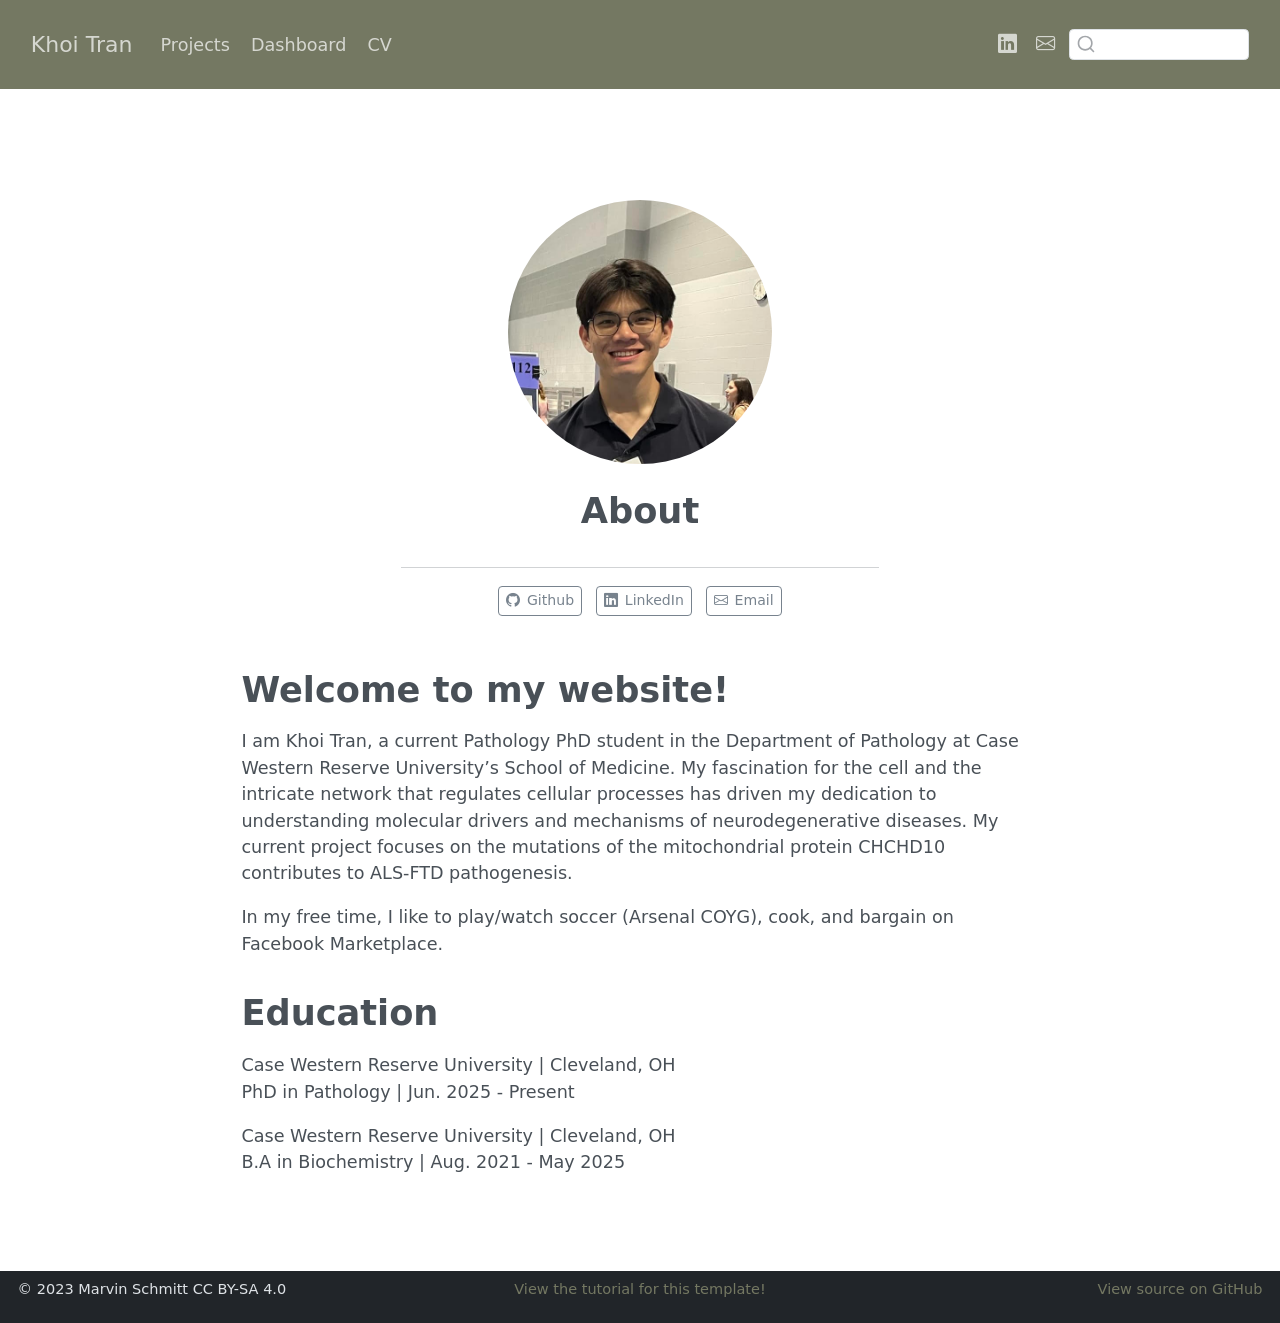
==== commit c5c07164: "update" ====
--- a/docs/index.html
+++ b/docs/index.html
@@ -96,12 +96,12 @@
 <span class="menu-text">Projects</span></a>
   </li>  
   <li class="nav-item">
+    <a class="nav-link" href="./dashboard/index.html"> 
+<span class="menu-text">Dashboard</span></a>
+  </li>  
+  <li class="nav-item">
     <a class="nav-link" href="./cv/index.html"> 
 <span class="menu-text">CV</span></a>
-  </li>  
-  <li class="nav-item">
-    <a class="nav-link" href="./dashboard/index.html"> 
-<span class="menu-text">Study 1</span></a>
   </li>  
 </ul>
             <ul class="navbar-nav navbar-nav-scroll ms-auto">
@@ -570,6 +570,19 @@
   });
   </script>
 </div> <!-- /content -->
+<footer class="footer">
+  <div class="nav-footer">
+    <div class="nav-footer-left">
+<p><span class="faux-block">© 2023 Marvin Schmitt CC BY-SA 4.0</span></p>
+</div>   
+    <div class="nav-footer-center">
+<p><span class="faux-block"><a href="https://www.marvinschmitt.com/blog/website-tutorial-quarto/">View the tutorial for this template!</a></span></p>
+</div>
+    <div class="nav-footer-right">
+<p><span class="faux-block"><a href="https://github.com/marvinschmitt/quarto-website-template/">View source on GitHub</a></span></p>
+</div>
+  </div>
+</footer>
 
 
 
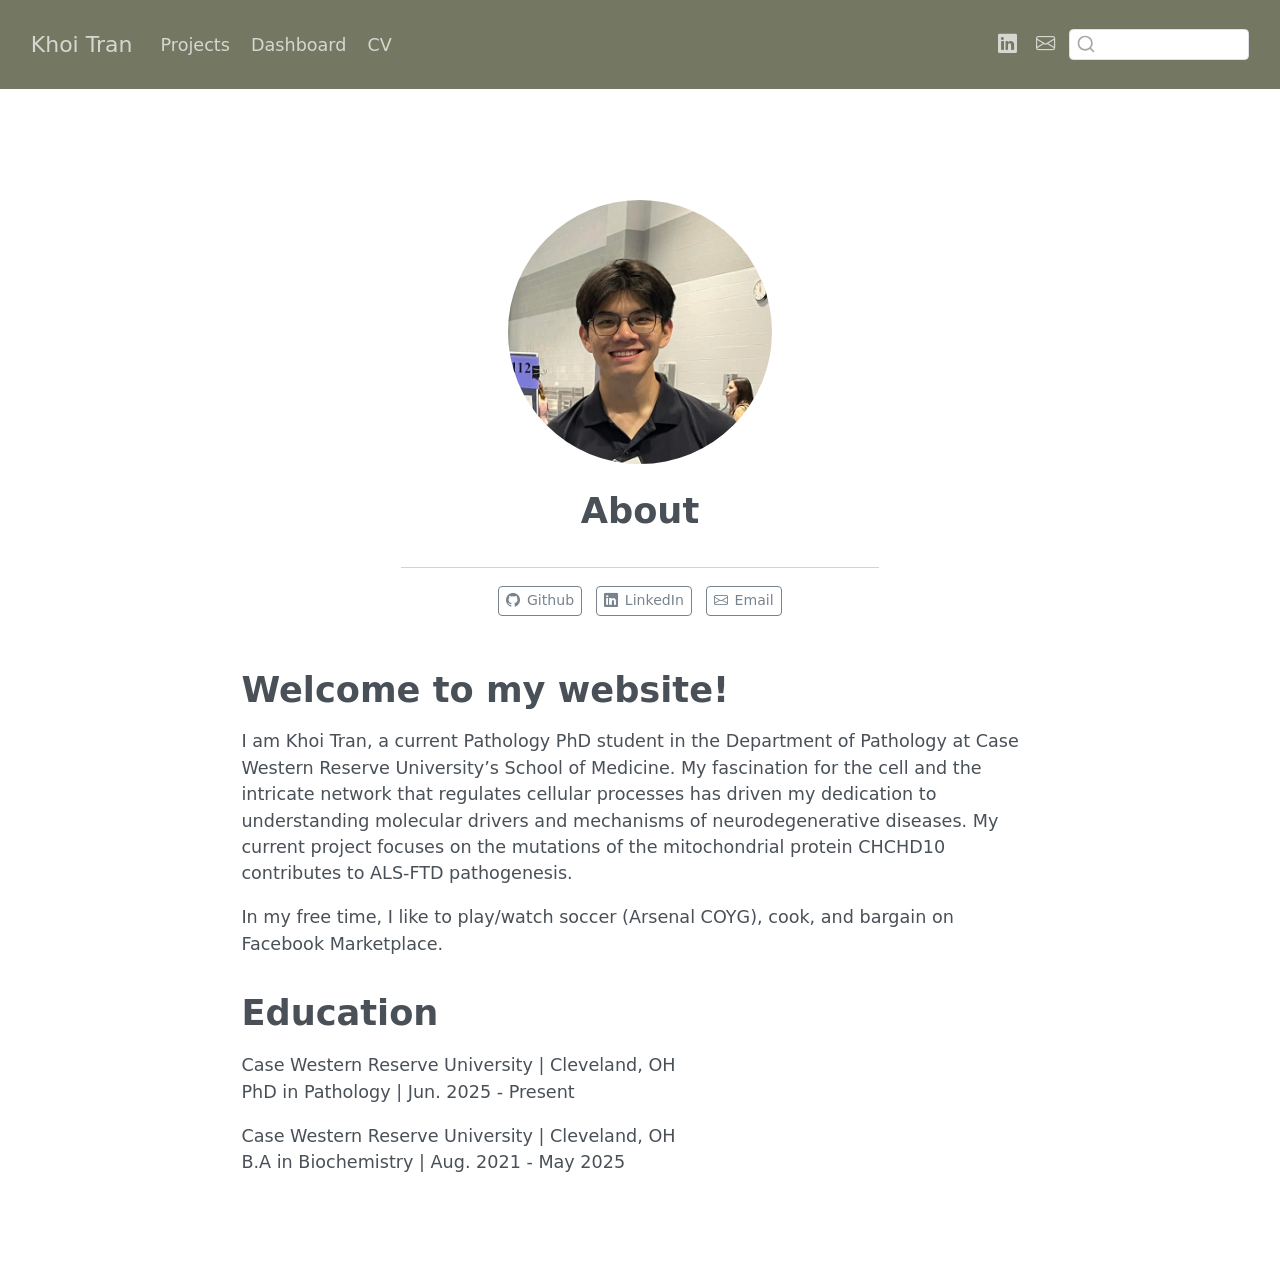
==== commit 596104e9: "update" ====
--- a/docs/index.html
+++ b/docs/index.html
@@ -570,19 +570,6 @@
   });
   </script>
 </div> <!-- /content -->
-<footer class="footer">
-  <div class="nav-footer">
-    <div class="nav-footer-left">
-<p><span class="faux-block">© 2023 Marvin Schmitt CC BY-SA 4.0</span></p>
-</div>   
-    <div class="nav-footer-center">
-<p><span class="faux-block"><a href="https://www.marvinschmitt.com/blog/website-tutorial-quarto/">View the tutorial for this template!</a></span></p>
-</div>
-    <div class="nav-footer-right">
-<p><span class="faux-block"><a href="https://github.com/marvinschmitt/quarto-website-template/">View source on GitHub</a></span></p>
-</div>
-  </div>
-</footer>
 
 
 
